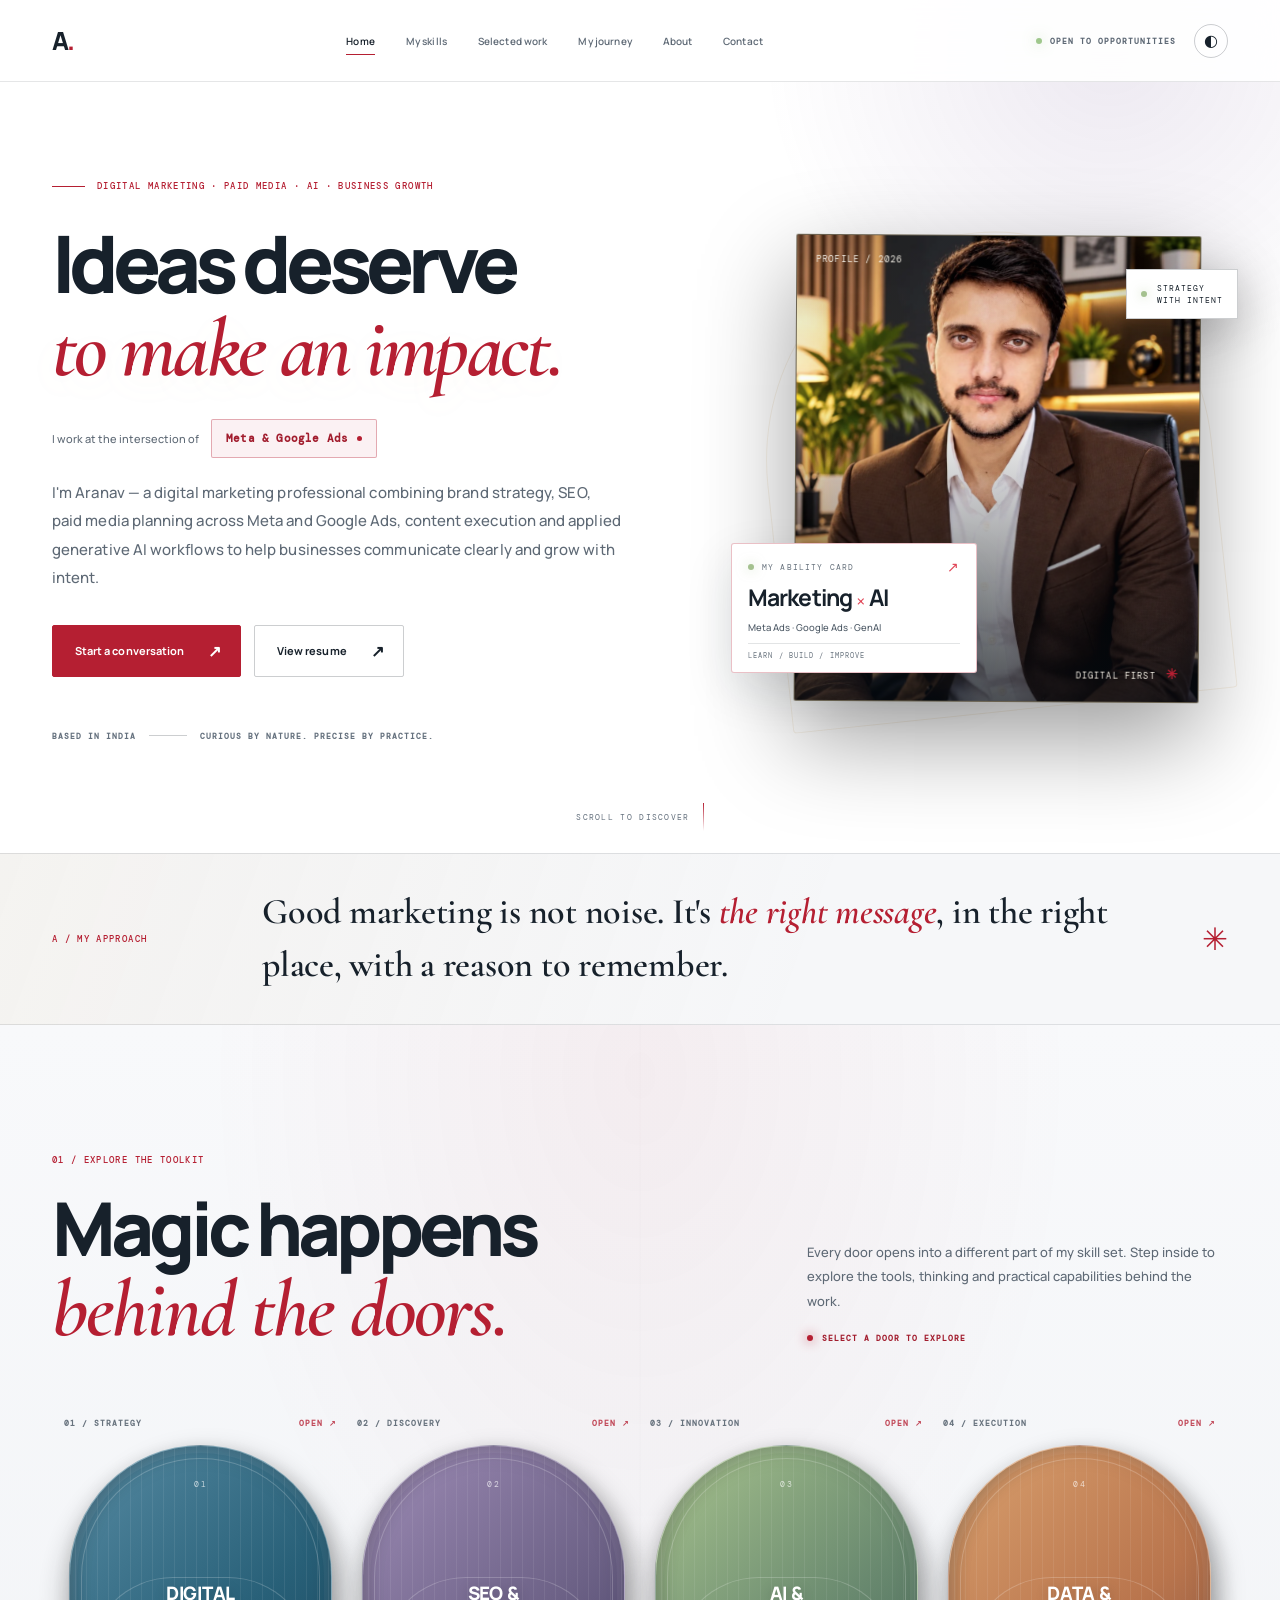
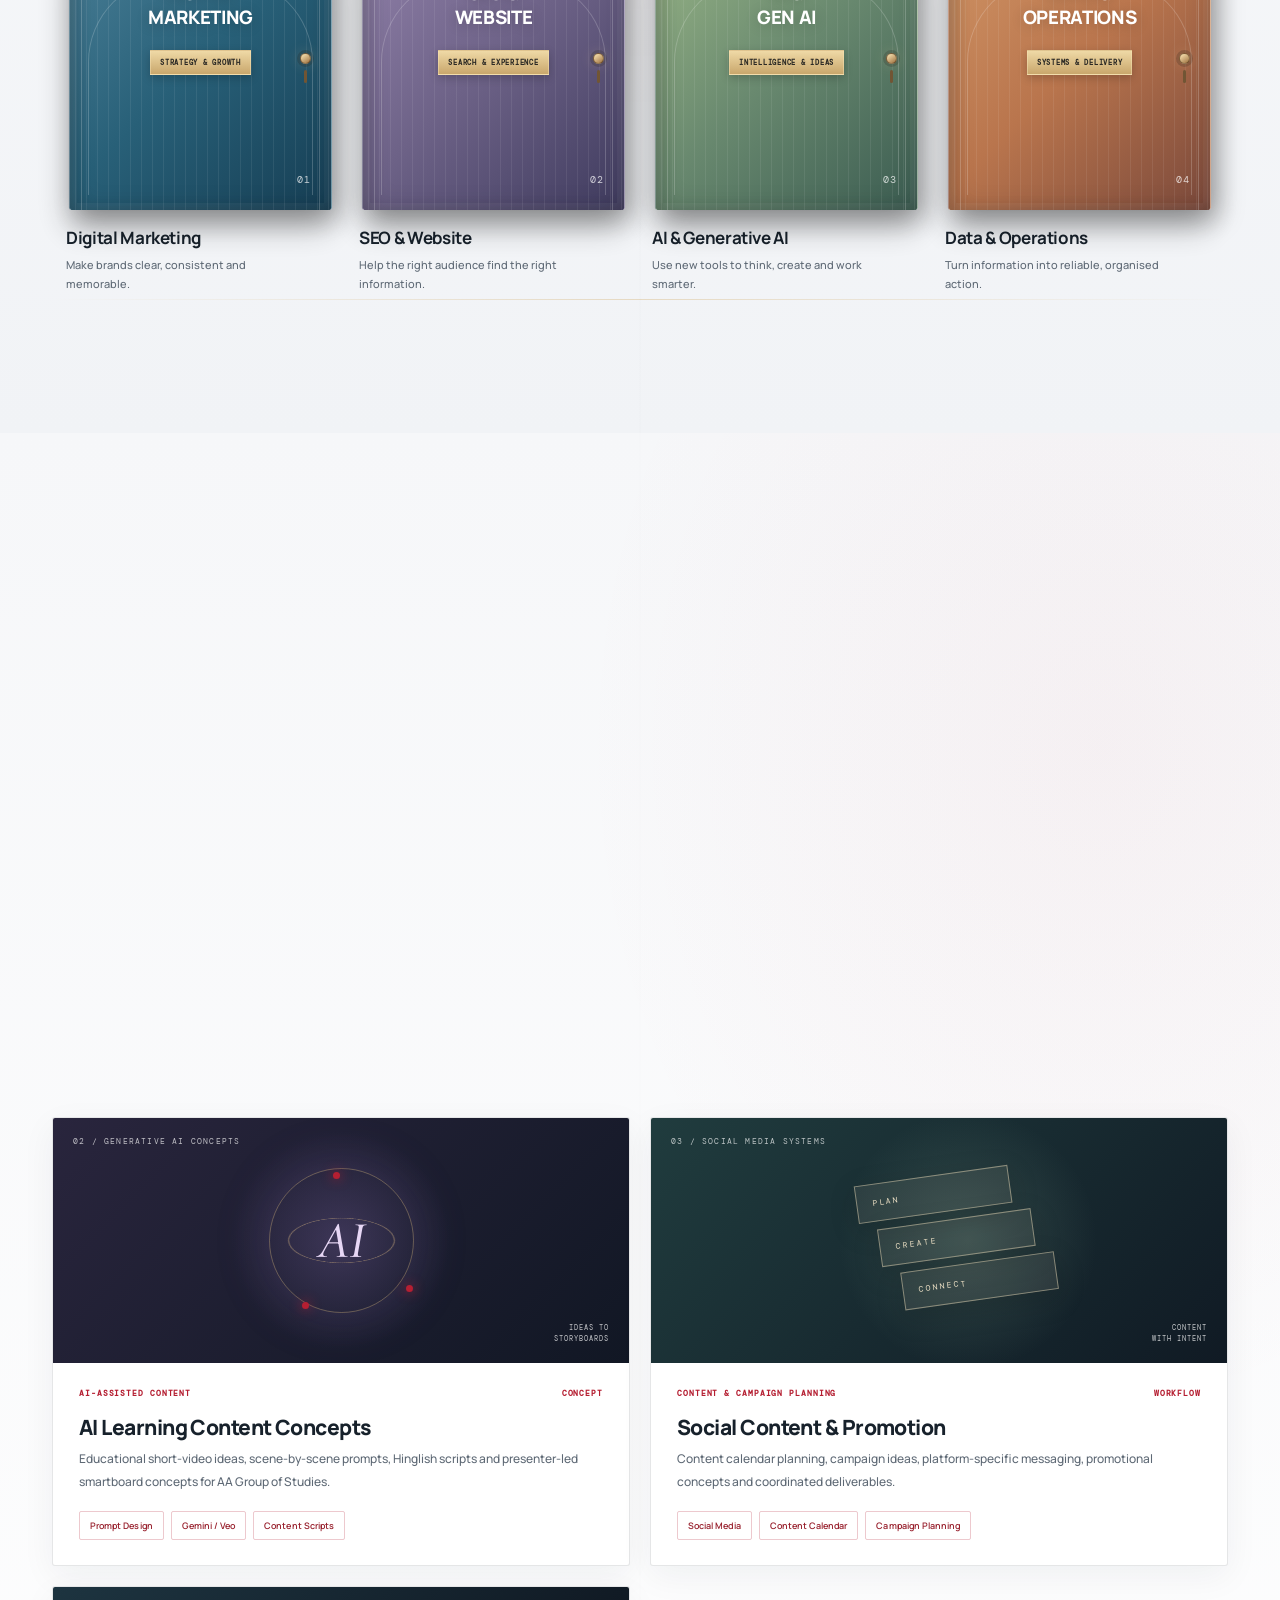
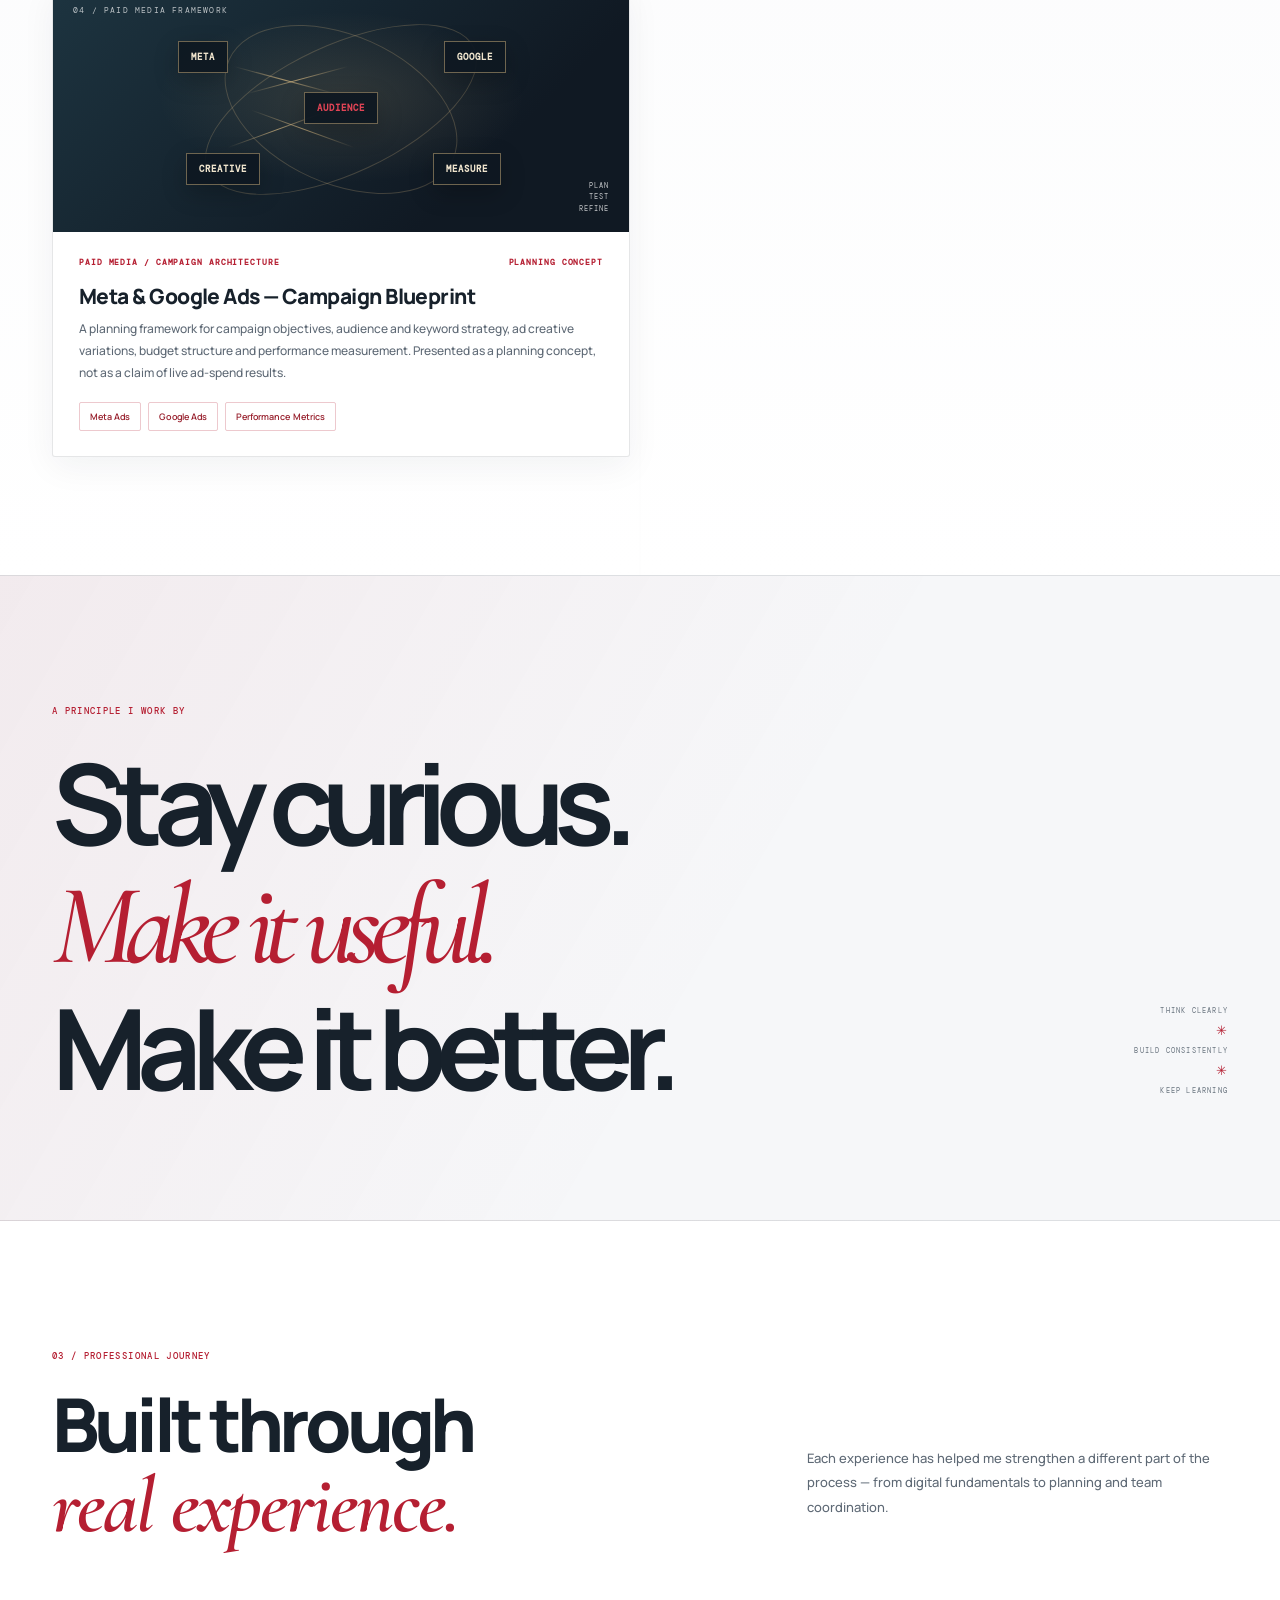
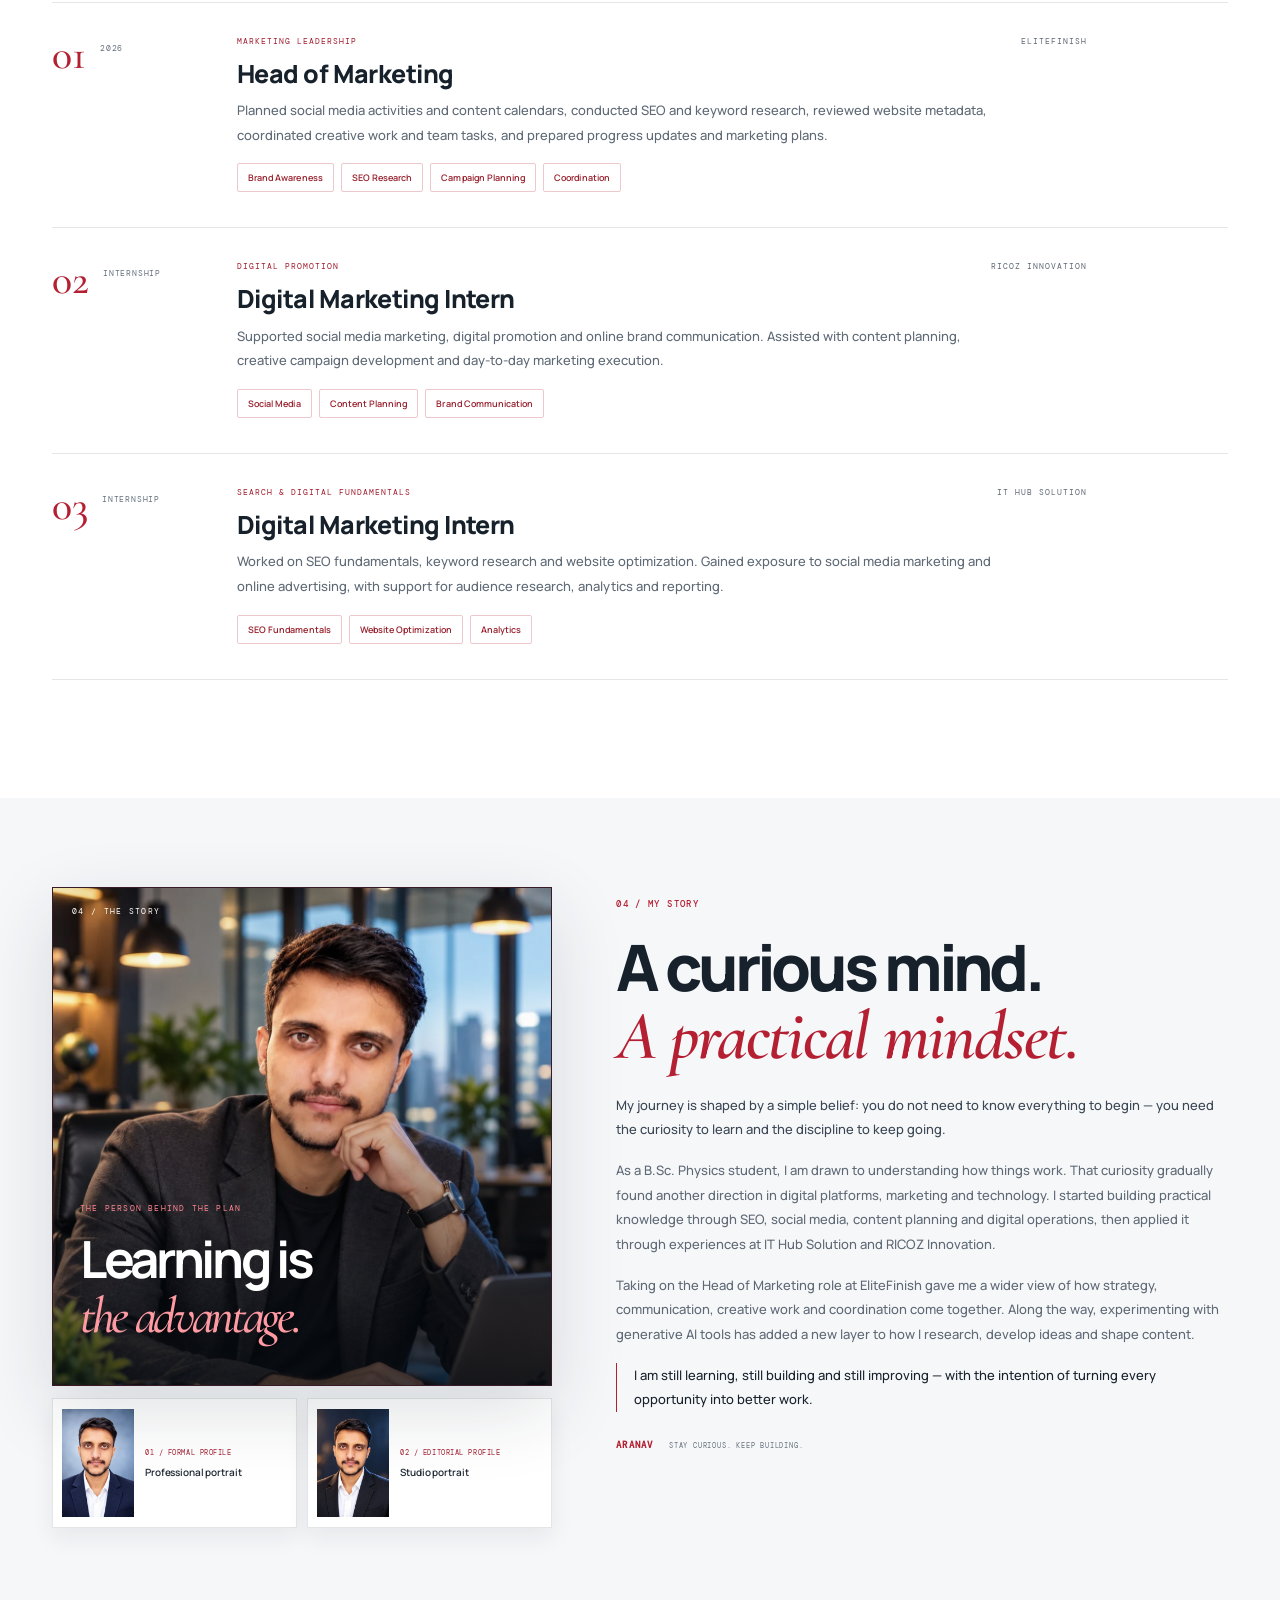
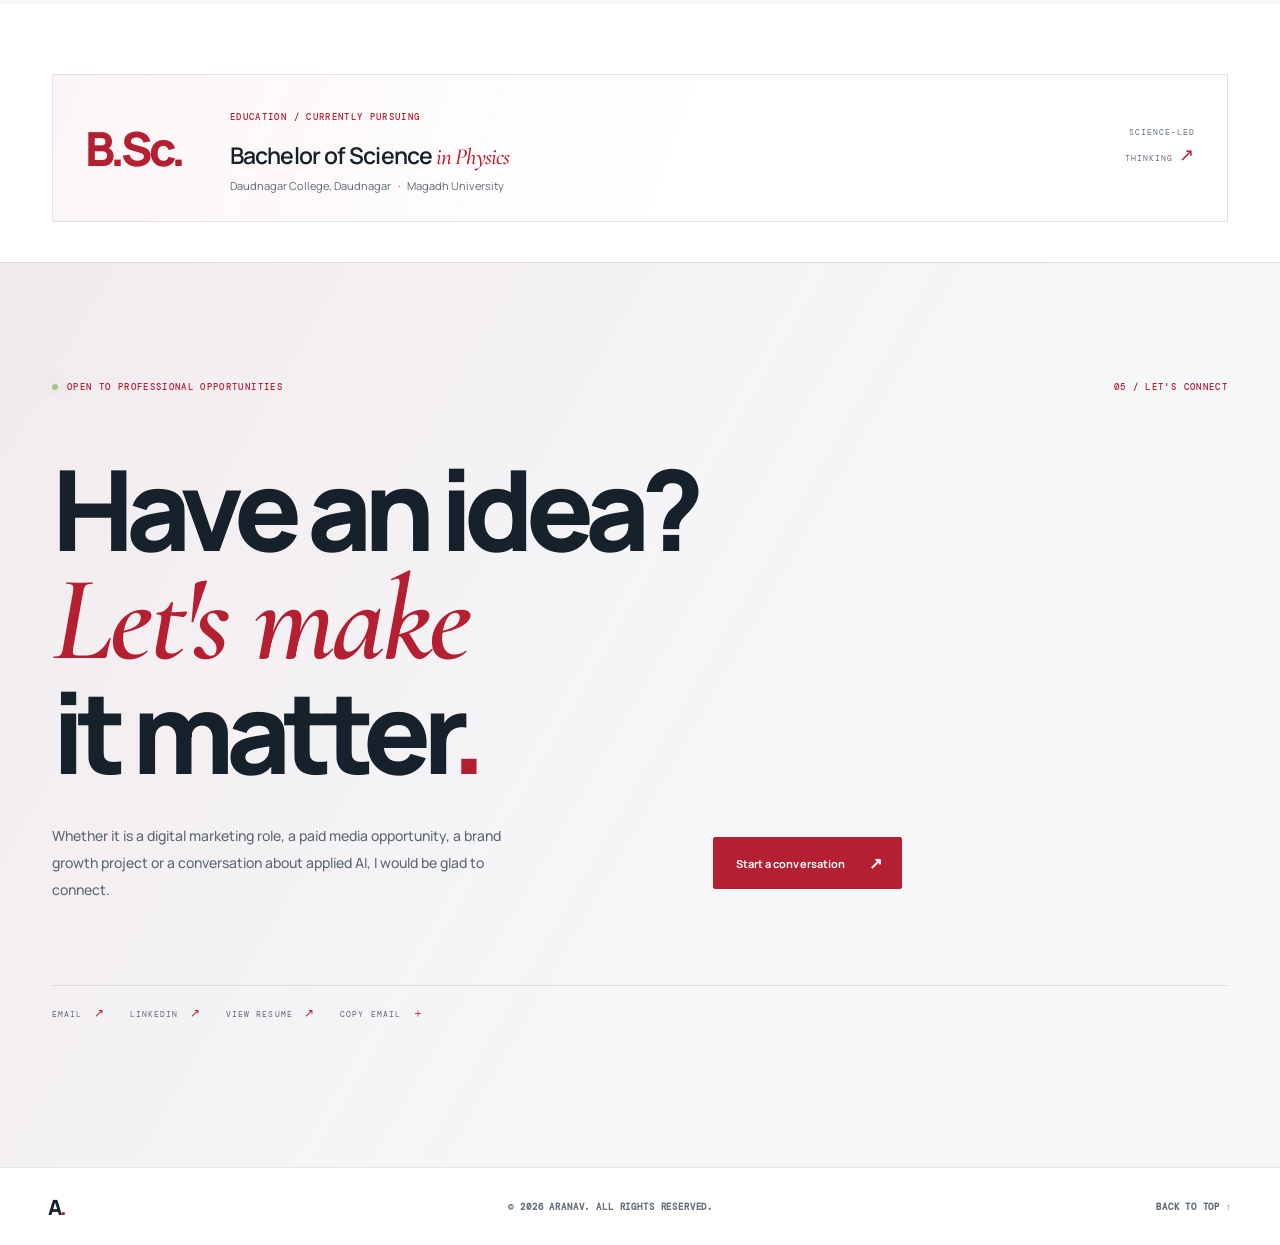
==== index.html @ d39f83ed "V10" ====
<!doctype html>
<html lang="en">
<head>
  <meta charset="utf-8">
  <meta name="viewport" content="width=device-width, initial-scale=1">
  <meta name="theme-color" content="#ffffff">
  <meta name="description" content="Aranav — Digital Marketing, Meta Ads, Google Ads, Applied AI & Generative AI, SEO, brand growth and digital operations. Explore professional skills, experience and selected work.">
  <meta property="og:title" content="Aranav | Digital Marketing & Applied AI Portfolio">
  <meta property="og:description" content="Digital marketing, Meta Ads, Google Ads, applied AI, generative AI workflows, SEO and brand growth — a portfolio of skills and professional experience.">
  <meta property="og:type" content="website">
  <title>Aranav | Digital Marketing & Applied AI Portfolio</title>
  <link rel="icon" href="assets/favicon.svg" type="image/svg+xml">
  <link rel="preconnect" href="https://fonts.googleapis.com">
  <link rel="preconnect" href="https://fonts.gstatic.com" crossorigin>
  <link href="https://fonts.googleapis.com/css2?family=DM+Mono:wght@400;500&family=Manrope:wght@400;500;600;700;800&family=Cormorant+Garamond:ital,wght@0,500;0,600;1,500;1,600&display=swap" rel="stylesheet">
  <link rel="preload" as="image" href="assets/photos/hero-office.webp" fetchpriority="high">
  <link rel="stylesheet" href="styles.css">
  <script>
    document.documentElement.classList.add('js');
    try { const storedTheme = localStorage.getItem('aranav-portfolio-theme'); document.documentElement.dataset.theme = storedTheme === 'dark' ? 'dark' : 'light'; }
    catch (_) { document.documentElement.dataset.theme = 'light'; }
    const selectedTheme = document.documentElement.dataset.theme;
    const themeColor = document.querySelector('meta[name="theme-color"]');
    if (themeColor) themeColor.content = selectedTheme === 'light' ? '#ffffff' : '#0b1018';
  </script>
</head>
<body>
  <div class="preloader" aria-hidden="true"><div class="preloader-mark">A<span>.</span></div><div class="preloader-line"><i></i></div><small>CREATING FIRST IMPRESSIONS</small></div>
  <div class="ambient ambient-one" aria-hidden="true"></div><div class="ambient ambient-two" aria-hidden="true"></div>
  <header class="header">
    <a class="brand" href="#home" aria-label="Aranav, home">A<span>.</span></a>
    <button class="menu-toggle" type="button" aria-expanded="false" aria-controls="site-nav" aria-label="Open menu"><i></i><i></i></button>
    <nav class="nav" id="site-nav" aria-label="Main navigation">
      <a href="#home" class="nav-link is-active">Home</a>
      <a href="#expertise" class="nav-link">My skills</a>
      <a href="#work" class="nav-link">Selected work</a>
      <a href="#journey" class="nav-link">My journey</a>
      <a href="#about" class="nav-link">About</a>
      <a href="#contact" class="nav-link">Contact</a>
    </nav>
    <div class="header-right"><span class="availability"><i></i> OPEN TO OPPORTUNITIES</span><button class="theme-toggle" type="button" aria-label="Toggle dark and white-red theme" aria-pressed="false"><span>◐</span></button></div>
  </header>

  <main>
    <section class="hero page-wrap" id="home">
      <div class="hero-main">
        <div class="micro-label reveal"><span class="micro-line"></span> DIGITAL MARKETING · PAID MEDIA · AI · BUSINESS GROWTH</div>
        <h1 class="hero-title reveal">Ideas deserve<br><em>to make an impact.</em></h1>
        <div class="hero-role reveal"><span class="role-prefix">I work at the intersection of</span><span class="role-window"><span id="role-text">Digital Marketing</span><b aria-hidden="true"></b></span></div>
        <p class="hero-description reveal">I'm Aranav — a digital marketing professional combining brand strategy, SEO, paid media planning across Meta and Google Ads, content execution and applied generative AI workflows to help businesses communicate clearly and grow with intent.</p>
        <div class="hero-actions reveal">
          <button class="btn btn-primary js-contact-open" type="button"><span>Start a conversation</span><i>↗</i></button>
          <a class="btn btn-quiet" href="assets/Aranav-Resume.pdf" target="_blank" rel="noopener"><span>View resume</span><i>↗</i></a>
        </div>
        <div class="hero-foot reveal"><span>BASED IN INDIA</span><span class="hero-foot-rule"></span><span>CURIOUS BY NATURE. PRECISE BY PRACTICE.</span></div>
      </div>
      <div class="hero-visual reveal">
        <div class="hero-image-frame"><img src="assets/photos/hero-office.webp" alt="Aranav in a professional suit" fetchpriority="high" decoding="async" width="1024" height="1536"><div class="image-vignette"></div><div class="image-index">PROFILE / 2026</div><div class="image-bottom"><span>ARANAV</span><span>DIGITAL FIRST <b>✳</b></span></div></div>
        <div class="visual-note note-top"><span class="note-dot"></span><span>STRATEGY<br>WITH INTENT</span></div>
        <a class="hero-ability-card" href="#expertise" aria-label="Explore Aranav's skills and professional capabilities">
          <span class="ability-card-top"><i></i> MY ABILITY CARD <b>↗</b></span>
          <strong>Marketing <em>×</em> AI</strong>
          <span class="ability-card-skills">Meta Ads · Google Ads · GenAI</span>
          <span class="ability-card-foot">LEARN / BUILD / IMPROVE</span>
        </a>
        <div class="visual-orbit" aria-hidden="true"></div>
      </div>
      <div class="hero-scroll"><span>SCROLL TO DISCOVER</span><i></i></div>
    </section>

    <section class="intro-band">
      <div class="page-wrap intro-inner"><span class="section-index">A / MY APPROACH</span><p class="intro-statement">Good marketing is not noise. It's <em>the right message</em>, in the right place, with a reason to remember.</p><span class="intro-mark">✳</span></div>
    </section>

    <section class="expertise section-pad" id="expertise">
      <div class="page-wrap">
        <div class="section-heading reveal"><div><span class="section-index">01 / EXPLORE THE TOOLKIT</span><h2>Magic happens<br><em>behind the doors.</em></h2></div><div class="heading-aside"><p>Every door opens into a different part of my skill set. Step inside to explore the tools, thinking and practical capabilities behind the work.</p><span class="heading-hint"><i></i> SELECT A DOOR TO EXPLORE</span></div></div>
        <div class="doors-stage" id="doors-stage" aria-label="Interactive skill doors">
          <div class="doors-floor" aria-hidden="true"></div>
          <article class="skill-door door-blue reveal" data-door="marketing">
            <div class="door-meta"><span>01 / STRATEGY</span><span class="door-open-hint">OPEN ↗</span></div>
            <button class="door-button" type="button" aria-expanded="false" aria-controls="skill-detail" aria-label="Open Digital Marketing skills">
              <span class="door-portal" aria-hidden="true"></span><span class="door-arch"><span class="door-inner-rim"></span><span class="door-grooves"></span><span class="door-number">01</span><span class="door-title">DIGITAL<br>MARKETING</span><span class="door-plate">STRATEGY & GROWTH</span><span class="door-handle"></span><span class="door-keyhole"></span><span class="door-bottom-number">01</span></span>
            </button>
            <div class="door-caption"><h3>Digital Marketing</h3><p>Make brands clear, consistent and memorable.</p></div>
          </article>
          <article class="skill-door door-violet reveal" data-door="seo">
            <div class="door-meta"><span>02 / DISCOVERY</span><span class="door-open-hint">OPEN ↗</span></div>
            <button class="door-button" type="button" aria-expanded="false" aria-controls="skill-detail" aria-label="Open SEO and Website skills">
              <span class="door-portal" aria-hidden="true"></span><span class="door-arch"><span class="door-inner-rim"></span><span class="door-grooves"></span><span class="door-number">02</span><span class="door-title">SEO &<br>WEBSITE</span><span class="door-plate">SEARCH & EXPERIENCE</span><span class="door-handle"></span><span class="door-keyhole"></span><span class="door-bottom-number">02</span></span>
            </button>
            <div class="door-caption"><h3>SEO & Website</h3><p>Help the right audience find the right information.</p></div>
          </article>
          <article class="skill-door door-green reveal" data-door="ai">
            <div class="door-meta"><span>03 / INNOVATION</span><span class="door-open-hint">OPEN ↗</span></div>
            <button class="door-button" type="button" aria-expanded="false" aria-controls="skill-detail" aria-label="Open AI and Generative AI skills">
              <span class="door-portal" aria-hidden="true"></span><span class="door-arch"><span class="door-inner-rim"></span><span class="door-grooves"></span><span class="door-number">03</span><span class="door-title">AI &<br>GEN AI</span><span class="door-plate">INTELLIGENCE & IDEAS</span><span class="door-handle"></span><span class="door-keyhole"></span><span class="door-bottom-number">03</span></span>
            </button>
            <div class="door-caption"><h3>AI & Generative AI</h3><p>Use new tools to think, create and work smarter.</p></div>
          </article>
          <article class="skill-door door-amber reveal" data-door="operations">
            <div class="door-meta"><span>04 / EXECUTION</span><span class="door-open-hint">OPEN ↗</span></div>
            <button class="door-button" type="button" aria-expanded="false" aria-controls="skill-detail" aria-label="Open Data and Digital Operations skills">
              <span class="door-portal" aria-hidden="true"></span><span class="door-arch"><span class="door-inner-rim"></span><span class="door-grooves"></span><span class="door-number">04</span><span class="door-title">DATA &<br>OPERATIONS</span><span class="door-plate">SYSTEMS & DELIVERY</span><span class="door-handle"></span><span class="door-keyhole"></span><span class="door-bottom-number">04</span></span>
            </button>
            <div class="door-caption"><h3>Data & Operations</h3><p>Turn information into reliable, organised action.</p></div>
          </article>
        </div>
        <section class="skill-detail" id="skill-detail" aria-live="polite" aria-label="Selected skill details" hidden>
          <div class="detail-top"><button class="back-to-doors" type="button"><span>←</span> BACK TO THE DOORS</button><span class="detail-counter" id="detail-counter">01 / 04</span></div>
          <div class="detail-main">
            <div class="detail-copy"><span class="section-index" id="detail-kicker">SKILL AREA / STRATEGY</span><h3 id="detail-title" tabindex="-1">Digital Marketing</h3><p id="detail-intro"></p><div class="detail-tags" id="detail-tags"></div><div class="detail-divider"></div><h4>HOW I PUT IT INTO PRACTICE</h4><ul class="detail-list" id="detail-list"></ul><div class="detail-platforms" id="detail-platforms" hidden aria-label="Paid advertising platform skills"></div><div class="detail-tools"><span>TOOLS & WORKFLOWS</span><p id="detail-tools"></p></div></div>
            <aside class="detail-aside"><div class="detail-visual-icon" id="detail-symbol">✳</div><span class="detail-aside-label">THE THINKING BEHIND THE WORK</span><p id="detail-quote"></p><div class="detail-aside-rule"></div><span class="detail-aside-foot">PLAN WITH PURPOSE<br>EXECUTE WITH CARE<br>LEARN CONTINUOUSLY</span></aside>
          </div>
          <div class="detail-bottom"><span>ARANAV / DIGITAL MARKETING & AI</span><button class="detail-next" type="button">NEXT SKILL <span>↗</span></button></div>
        </section>
      </div>
    </section>

    <section class="work section-pad" id="work">
      <div class="page-wrap">
        <div class="section-heading reveal"><div><span class="section-index">02 / SELECTED WORK & PRACTICE</span><h2>Ideas put<br><em>into motion.</em></h2></div><div class="heading-aside"><p>A selection of areas where I have contributed, researched or developed practical concepts. I focus on the process, not inflated numbers.</p></div></div>
        <div class="work-grid">
          <article class="work-card work-wide reveal"><div class="work-card-visual visual-elite"><span class="visual-label">01 / BRAND & DIGITAL PRESENCE</span><div class="visual-large-type">EF<span>.</span></div><div class="visual-grid-lines"></div><span class="visual-stamp">ELITEFINISH<br>MARKETING</span></div><div class="work-card-copy"><div class="work-meta"><span>BRAND STRATEGY / SEO REVIEW</span><span>2026</span></div><h3>EliteFinish — Brand & Website Review</h3><p>Marketing planning, social media direction, content calendars, keyword research, website metadata checks and team coordination.</p><div class="work-tags"><span>Marketing Planning</span><span>SEO Research</span><span>Website QA</span></div></div></article>
          <article class="work-card reveal"><div class="work-card-visual visual-ai"><span class="visual-label">02 / GENERATIVE AI CONCEPTS</span><div class="ai-orbit"><b>AI</b><i></i><i></i><i></i></div><span class="visual-stamp">IDEAS TO<br>STORYBOARDS</span></div><div class="work-card-copy"><div class="work-meta"><span>AI-ASSISTED CONTENT</span><span>CONCEPT</span></div><h3>AI Learning Content Concepts</h3><p>Educational short-video ideas, scene-by-scene prompts, Hinglish scripts and presenter-led smartboard concepts for AA Group of Studies.</p><div class="work-tags"><span>Prompt Design</span><span>Gemini / Veo</span><span>Content Scripts</span></div></div></article>
          <article class="work-card reveal"><div class="work-card-visual visual-social"><span class="visual-label">03 / SOCIAL MEDIA SYSTEMS</span><div class="social-stack"><i>PLAN</i><i>CREATE</i><i>CONNECT</i></div><span class="visual-stamp">CONTENT<br>WITH INTENT</span></div><div class="work-card-copy"><div class="work-meta"><span>CONTENT & CAMPAIGN PLANNING</span><span>WORKFLOW</span></div><h3>Social Content & Promotion</h3><p>Content calendar planning, campaign ideas, platform-specific messaging, promotional concepts and coordinated deliverables.</p><div class="work-tags"><span>Social Media</span><span>Content Calendar</span><span>Campaign Planning</span></div></div></article>
          <article class="work-card reveal"><div class="work-card-visual visual-paid"><span class="visual-label">04 / PAID MEDIA FRAMEWORK</span><div class="paid-media-map"><span class="paid-node node-meta">META</span><span class="paid-node node-google">GOOGLE</span><span class="paid-node node-audience">AUDIENCE</span><span class="paid-node node-creative">CREATIVE</span><span class="paid-node node-measure">MEASURE</span><i class="paid-link link-one"></i><i class="paid-link link-two"></i><i class="paid-link link-three"></i><i class="paid-link link-four"></i></div><span class="visual-stamp">PLAN<br>TEST<br>REFINE</span></div><div class="work-card-copy"><div class="work-meta"><span>PAID MEDIA / CAMPAIGN ARCHITECTURE</span><span>PLANNING CONCEPT</span></div><h3>Meta & Google Ads — Campaign Blueprint</h3><p>A planning framework for campaign objectives, audience and keyword strategy, ad creative variations, budget structure and performance measurement. Presented as a planning concept, not as a claim of live ad-spend results.</p><div class="work-tags"><span>Meta Ads</span><span>Google Ads</span><span>Performance Metrics</span></div></div></article>
        </div>
      </div>
    </section>

    <section class="statement section-pad"><div class="page-wrap statement-inner reveal"><span class="section-index">A PRINCIPLE I WORK BY</span><h2>Stay curious.<br><em>Make it useful.</em><br>Make it better.</h2><div class="statement-side"><span>THINK CLEARLY</span><i>✳</i><span>BUILD CONSISTENTLY</span><i>✳</i><span>KEEP LEARNING</span></div></div></section>

    <section class="journey section-pad" id="journey">
      <div class="page-wrap">
        <div class="section-heading reveal"><div><span class="section-index">03 / PROFESSIONAL JOURNEY</span><h2>Built through<br><em>real experience.</em></h2></div><div class="heading-aside"><p>Each experience has helped me strengthen a different part of the process — from digital fundamentals to planning and team coordination.</p></div></div>
        <div class="timeline">
          <article class="timeline-item reveal"><div class="timeline-side"><span>01</span><small>2026</small></div><div class="timeline-content"><div class="timeline-top"><span>MARKETING LEADERSHIP</span><span>ELITEFINISH</span></div><h3>Head of Marketing</h3><p>Planned social media activities and content calendars, conducted SEO and keyword research, reviewed website metadata, coordinated creative work and team tasks, and prepared progress updates and marketing plans.</p><div class="timeline-tags"><span>Brand Awareness</span><span>SEO Research</span><span>Campaign Planning</span><span>Coordination</span></div></div></article>
          <article class="timeline-item reveal"><div class="timeline-side"><span>02</span><small>INTERNSHIP</small></div><div class="timeline-content"><div class="timeline-top"><span>DIGITAL PROMOTION</span><span>RICOZ INNOVATION</span></div><h3>Digital Marketing Intern</h3><p>Supported social media marketing, digital promotion and online brand communication. Assisted with content planning, creative campaign development and day-to-day marketing execution.</p><div class="timeline-tags"><span>Social Media</span><span>Content Planning</span><span>Brand Communication</span></div></div></article>
          <article class="timeline-item reveal"><div class="timeline-side"><span>03</span><small>INTERNSHIP</small></div><div class="timeline-content"><div class="timeline-top"><span>SEARCH & DIGITAL FUNDAMENTALS</span><span>IT HUB SOLUTION</span></div><h3>Digital Marketing Intern</h3><p>Worked on SEO fundamentals, keyword research and website optimization. Gained exposure to social media marketing and online advertising, with support for audience research, analytics and reporting.</p><div class="timeline-tags"><span>SEO Fundamentals</span><span>Website Optimization</span><span>Analytics</span></div></div></article>
        </div>
      </div>
    </section>

    <section class="story section-pad" id="about">
      <div class="page-wrap story-layout">
        <div class="story-visual-column reveal">
          <div class="story-image">
            <img src="assets/photos/working-desk.webp" alt="Aranav in a professional workspace, working at a laptop" loading="lazy" decoding="async" width="1024" height="1536">
            <div class="story-image-overlay"><span>THE PERSON BEHIND THE PLAN</span><strong>Learning is<br><em>the advantage.</em></strong></div>
            <div class="story-index">04 / THE STORY</div>
          </div>
          <div class="story-gallery" aria-label="Professional portrait gallery">
            <figure class="story-gallery-card">
              <div class="story-gallery-photo"><img src="assets/photos/portrait-blue.webp" alt="Aranav wearing a navy suit against a clean blue studio background" loading="lazy" decoding="async" width="1280" height="1536"></div>
              <figcaption><span>01 / FORMAL PROFILE</span><strong>Professional portrait</strong></figcaption>
            </figure>
            <figure class="story-gallery-card">
              <div class="story-gallery-photo"><img src="assets/photos/portrait-dark.webp" alt="Aranav in a dark suit with a softly lit studio background" loading="lazy" decoding="async" width="1280" height="1536"></div>
              <figcaption><span>02 / EDITORIAL PROFILE</span><strong>Studio portrait</strong></figcaption>
            </figure>
          </div>
        </div>
        <div class="story-copy">
          <span class="section-index reveal">04 / MY STORY</span><h2 class="reveal">A curious mind.<br><em>A practical mindset.</em></h2>
          <p class="story-lead reveal">My journey is shaped by a simple belief: you do not need to know everything to begin — you need the curiosity to learn and the discipline to keep going.</p>
          <p class="reveal">As a B.Sc. Physics student, I am drawn to understanding how things work. That curiosity gradually found another direction in digital platforms, marketing and technology. I started building practical knowledge through SEO, social media, content planning and digital operations, then applied it through experiences at IT Hub Solution and RICOZ Innovation.</p>
          <p class="reveal">Taking on the Head of Marketing role at EliteFinish gave me a wider view of how strategy, communication, creative work and coordination come together. Along the way, experimenting with generative AI tools has added a new layer to how I research, develop ideas and shape content.</p>
          <p class="story-close reveal">I am still learning, still building and still improving — with the intention of turning every opportunity into better work.</p>
          <div class="story-signature reveal"><span>ARANAV</span><i>STAY CURIOUS. KEEP BUILDING.</i></div>
        </div>
      </div>
    </section>

    <section class="education page-wrap reveal"><div class="education-mark">B.Sc.</div><div class="education-copy"><span class="section-index">EDUCATION / CURRENTLY PURSUING</span><h3>Bachelor of Science <em>in Physics</em></h3><p>Daudnagar College, Daudnagar <span>·</span> Magadh University</p></div><span class="education-aside">SCIENCE-LED<br>THINKING <b>↗</b></span></section>

    <section class="contact section-pad" id="contact">
      <div class="page-wrap">
        <div class="contact-top reveal"><span class="section-index"><i class="status-dot"></i> OPEN TO PROFESSIONAL OPPORTUNITIES</span><span class="section-index">05 / LET'S CONNECT</span></div>
        <h2 class="contact-title reveal">Have an idea?<br><em>Let's make</em><br>it matter<span>.</span></h2>
        <div class="contact-bottom reveal"><p>Whether it is a digital marketing role, a paid media opportunity, a brand growth project or a conversation about applied AI, I would be glad to connect.</p><button class="btn btn-primary js-contact-open" type="button"><span>Start a conversation</span><i>↗</i></button></div>
        <div class="contact-links reveal"><a href="mailto:asarnavsharma04@gmail.com">EMAIL <span>↗</span></a><a href="https://www.linkedin.com/in/aranav-sharma-161880443/" target="_blank" rel="noopener noreferrer">LINKEDIN <span>↗</span></a><a href="assets/Aranav-Resume.pdf" target="_blank" rel="noopener">VIEW RESUME <span>↗</span></a><button type="button" id="copy-email">COPY EMAIL <span>＋</span></button></div>
        <p class="copy-feedback" id="copy-feedback" role="status" aria-live="polite"></p>
      </div>
    </section>
  </main>

  <footer class="footer"><a class="brand" href="#home" aria-label="Aranav, back to home">A<span>.</span></a><span>© <b id="current-year">2026</b> ARANAV. ALL RIGHTS RESERVED.</span><button class="footer-back-to-top" type="button">BACK TO TOP ↑</button></footer>
  <button class="back-to-top" id="back-to-top" type="button" aria-label="Back to top" title="Back to top" aria-hidden="true" tabindex="-1"><span aria-hidden="true">↑</span></button>

  <dialog class="contact-modal" id="contact-modal" aria-labelledby="modal-title"><div class="modal-inner"><div class="modal-top"><span>ARANAV / CONNECT</span><button type="button" class="modal-close" aria-label="Close dialog">×</button></div><span class="section-index">LET'S START WITH A CONVERSATION</span><h2 id="modal-title">Good things<br><em>start here.</em></h2><p>Choose the channel that works best for you. I look forward to hearing from you.</p><a class="modal-option" href="mailto:asarnavsharma04@gmail.com?subject=Professional%20Opportunity%20-%20Aranav%20Sharma"><span><small>EMAIL</small><b>asarnavsharma04@gmail.com</b></span><i>↗</i></a><a class="modal-option" href="https://www.linkedin.com/in/aranav-sharma-161880443/" target="_blank" rel="noopener noreferrer"><span><small>LINKEDIN</small><b>Connect professionally</b></span><i>↗</i></a><button class="modal-option" type="button" id="modal-copy"><span><small>QUICK ACTION</small><b>Copy my email address</b></span><i>＋</i></button><div class="modal-status" id="modal-status" aria-live="polite"></div></div></dialog>
  <script src="script.js" defer></script>
</body>
</html>
---- styles.css ----
:root{
  --bg:#0b1018;--bg-2:#0e1621;--panel:#111c28;--panel-2:#172432;--ink:#f4f1e9;--muted:#a5aeb6;--dim:#6f7b87;
  --line:rgba(228,220,204,.14);--line-strong:rgba(228,220,204,.28);--gold:#d8b982;--gold-light:#f0dcb5;
  --purple:#9d83c6;--teal:#85aeb4;--serif:'Cormorant Garamond',Georgia,serif;--sans:'Manrope',Arial,sans-serif;--mono:'DM Mono',monospace;
  --ease:cubic-bezier(.2,.78,.18,1);--shadow:0 30px 100px rgba(0,0,0,.32);color-scheme:dark;
}
html[data-theme="light"]{--bg:#f1eee7;--bg-2:#e9e5dc;--panel:#faf8f2;--panel-2:#e9e4d9;--ink:#17212a;--muted:#5d6871;--dim:#899098;--line:rgba(23,33,42,.13);--line-strong:rgba(23,33,42,.25);color-scheme:light}
*{box-sizing:border-box}
html{scroll-behavior:smooth;scroll-padding-top:92px;overflow-x:clip}
body{margin:0;min-width:320px;overflow-x:clip;background:var(--bg);color:var(--ink);font-family:var(--sans);font-size:15px;line-height:1.6;-webkit-font-smoothing:antialiased;text-rendering:optimizeLegibility;transition:background .35s,color .35s}
body.is-loading{overflow:hidden}
button,a{-webkit-tap-highlight-color:transparent}
button{font:inherit}
a{color:inherit;text-decoration:none}
img{display:block;max-width:100%}
::selection{background:var(--gold);color:#121820}
.page-wrap{width:min(1240px,calc(100% - 96px));margin-inline:auto}
.section-pad{padding:118px 0}
.preloader{position:fixed;inset:0;z-index:2000;display:flex;flex-direction:column;align-items:center;justify-content:center;gap:16px;background:#0b1018;color:#f3eee3;transition:opacity .65s,visibility .65s}
.preloader.is-done{opacity:0;visibility:hidden;pointer-events:none}
.preloader-mark{font:800 35px var(--sans);letter-spacing:-3px}.preloader-mark span,.brand span{color:var(--gold)}
.preloader-line{width:130px;height:1px;background:rgba(255,255,255,.17);overflow:hidden}.preloader-line i{display:block;height:100%;width:100%;background:var(--gold);transform:translateX(-100%);animation:loaderLine 1.35s var(--ease) forwards}
.preloader small{font:8px var(--mono);letter-spacing:2px;color:#9ca5aa}
@keyframes loaderLine{to{transform:translateX(0)}}
.ambient{position:absolute;z-index:-1;pointer-events:none;filter:blur(2px);opacity:.75}
.ambient-one{top:-270px;right:-180px;width:700px;height:650px;background:radial-gradient(ellipse,rgba(91,55,130,.17),transparent 70%)}
.ambient-two{top:1120px;left:-280px;width:640px;height:700px;background:radial-gradient(ellipse,rgba(46,98,111,.12),transparent 70%)}
.header{height:84px;padding:0 max(48px,calc((100vw - 1340px)/2));display:flex;align-items:center;gap:36px;position:sticky;top:0;z-index:100;background:color-mix(in srgb,var(--bg) 88%,transparent);backdrop-filter:blur(18px);border-bottom:1px solid var(--line)}
.brand{font:800 25px var(--sans);letter-spacing:-2px;flex:none}
.nav{display:flex;align-items:center;justify-content:center;gap:clamp(15px,2.4vw,34px);margin-inline:auto}
.nav-link{position:relative;font:500 10px var(--mono);letter-spacing:.4px;color:var(--muted);padding:10px 0;transition:color .2s}
.nav-link:after{content:'';position:absolute;left:0;right:100%;bottom:3px;height:1px;background:var(--gold);transition:right .3s var(--ease)}
.nav-link:hover,.nav-link.is-active{color:var(--ink)}.nav-link:hover:after,.nav-link.is-active:after{right:0}
.header-right{display:flex;align-items:center;gap:18px;flex:none}
.availability{font:8px var(--mono);letter-spacing:1.1px;color:var(--muted);white-space:nowrap;display:flex;align-items:center;gap:8px}
.availability i,.status-dot{width:6px;height:6px;border-radius:50%;background:#9fc78c;box-shadow:0 0 13px rgba(159,199,140,.7);display:inline-block}
.theme-toggle{width:34px;height:34px;border:1px solid var(--line-strong);border-radius:50%;background:transparent;color:var(--ink);font-size:16px;cursor:pointer;transition:background .2s,border-color .2s}
.theme-toggle:hover{background:var(--panel);border-color:var(--gold)}
.menu-toggle{display:none}
.hero{min-height:710px;padding-top:96px;padding-bottom:86px;display:grid;grid-template-columns:1.08fr .92fr;align-items:center;gap:7%;position:relative}
.hero-main{position:relative;z-index:2;padding-bottom:24px}
.micro-label,.section-index{font:9px var(--mono);letter-spacing:1.5px;color:var(--gold);text-transform:uppercase}
.micro-label{display:flex;align-items:center;gap:12px;margin-bottom:30px}
.micro-line{width:33px;height:1px;background:var(--gold)}
.hero-title{font:700 clamp(58px,7vw,98px)/.98 var(--sans);letter-spacing:-.085em;margin:0 0 30px;max-width:720px}
.hero-title em{font:italic 500 1.02em var(--serif);letter-spacing:-.06em;color:var(--gold);white-space:nowrap}
.hero-role{display:flex;align-items:center;gap:12px;flex-wrap:wrap;margin-bottom:21px}
.role-prefix{font:10px var(--mono);color:var(--muted)}
.role-window{min-height:36px;padding:4px 12px;border:1px solid rgba(216,185,130,.4);background:rgba(216,185,130,.07);display:inline-flex;align-items:center;gap:9px;color:var(--gold-light);font:500 11px var(--mono)}
.role-window b{width:5px;height:5px;border-radius:50%;background:var(--gold);animation:blink 1.1s step-end infinite}
@keyframes blink{50%{opacity:0}}
#role-text{transition:opacity .2s,transform .2s}#role-text.is-changing{opacity:0;transform:translateY(5px)}
.hero-description{max-width:535px;margin:0;color:var(--muted);font-size:14px;line-height:1.95}
.hero-actions{display:flex;align-items:center;gap:13px;margin-top:32px;flex-wrap:wrap}
.btn{height:52px;padding:0 19px 0 22px;display:inline-flex;align-items:center;justify-content:space-between;gap:34px;border:1px solid transparent;font:600 10px var(--mono);letter-spacing:.3px;cursor:pointer;transition:transform .25s var(--ease),background .25s,border-color .25s,color .25s}
.btn i{font-style:normal;font-size:16px;transition:transform .25s}.btn:hover{transform:translateY(-3px)}.btn:hover i{transform:translate(2px,-2px)}
.btn-primary{background:var(--gold);color:#141a20;border-color:var(--gold)}.btn-primary:hover{background:var(--gold-light);border-color:var(--gold-light)}
.btn-quiet{border-color:var(--line-strong);color:var(--ink);background:transparent}.btn-quiet:hover{border-color:var(--gold);background:rgba(216,185,130,.06)}
.hero-foot{display:flex;align-items:center;gap:13px;margin-top:54px;color:var(--dim);font:8px var(--mono);letter-spacing:1.15px}
.hero-foot-rule{width:38px;height:1px;background:var(--line-strong)}
.hero-visual{height:510px;max-width:475px;width:100%;justify-self:end;position:relative;padding:20px 24px 28px 34px}
.hero-image-frame{position:absolute;inset:18px 26px 26px 43px;overflow:hidden;background:#19232c;border:1px solid rgba(216,185,130,.35);box-shadow:var(--shadow);transform:rotate(1.5deg);transition:transform .6s var(--ease)}
.hero-visual:hover .hero-image-frame{transform:rotate(0) translateY(-4px)}
.hero-image-frame img{width:100%;height:100%;object-fit:cover;object-position:center 30%;filter:saturate(.82) contrast(1.05)}
.image-vignette{position:absolute;inset:0;background:linear-gradient(180deg,rgba(7,12,18,.16),transparent 35%,rgba(7,12,18,.72))}
.image-index,.image-bottom{position:absolute;left:19px;right:19px;color:#f5f0e6;font:8px var(--mono);letter-spacing:1.2px}
.image-index{top:18px}.image-bottom{bottom:19px;display:flex;justify-content:space-between;gap:12px}.image-bottom b{color:var(--gold);font-size:14px;margin-left:4px}
.visual-note{position:absolute;z-index:2;background:var(--panel);border:1px solid var(--line-strong);box-shadow:0 14px 50px rgba(0,0,0,.28);color:var(--ink)}
.note-top{right:-8px;top:53px;padding:12px 14px;display:flex;gap:10px;align-items:center;font:8px/1.5 var(--mono);letter-spacing:1px}
.note-dot{width:6px;height:6px;background:#a4c18f;border-radius:50%;box-shadow:0 0 12px rgba(164,193,143,.75)}
.note-bottom{left:0;bottom:53px;padding:12px 15px;display:flex;align-items:center;gap:14px}.note-bottom strong{font:500 25px var(--serif);color:var(--gold)}.note-bottom span{font:7px var(--mono);letter-spacing:1px;color:var(--muted)}
.visual-orbit{position:absolute;z-index:-1;inset:0;border:1px solid rgba(216,185,130,.18);border-radius:48% 48% 4px 4px;transform:rotate(-6deg) scale(.94)}
.hero-scroll{position:absolute;left:0;right:0;bottom:22px;display:flex;align-items:center;justify-content:center;gap:13px;color:var(--dim);font:8px var(--mono);letter-spacing:1.3px}
.hero-scroll i{height:28px;width:1px;background:linear-gradient(var(--gold),transparent);display:block}
.intro-band{border-block:1px solid var(--line);background:linear-gradient(110deg,rgba(216,185,130,.07),transparent 64%),var(--bg-2)}
.intro-inner{min-height:170px;display:grid;grid-template-columns:180px minmax(0,1fr) 40px;align-items:center;gap:30px}
.intro-statement{font:500 clamp(22px,3vw,34px)/1.42 var(--serif);letter-spacing:-.6px;max-width:870px;margin:0}.intro-statement em{color:var(--gold);font-style:italic}.intro-mark{font-size:31px;color:var(--gold);justify-self:end}
.expertise{position:relative;overflow:hidden;background:linear-gradient(180deg,#111b27 0%,#0d1520 100%);color:#f4f1e9}
.expertise:before{content:'';position:absolute;inset:0;pointer-events:none;background:radial-gradient(ellipse at 50% 5%,rgba(108,80,145,.12),transparent 47%),linear-gradient(90deg,transparent 49.95%,rgba(255,255,255,.025) 50%,transparent 50.05%)}
.section-heading{display:grid;grid-template-columns:1.1fr .7fr;gap:8%;align-items:end;margin-bottom:58px;position:relative;z-index:1}
.section-heading h2{font:700 clamp(47px,6vw,76px)/1.01 var(--sans);letter-spacing:-.08em;margin:18px 0 0}
.section-heading h2 em,.story-copy h2 em,.contact-title em{font:italic 500 1.05em var(--serif);letter-spacing:-.055em;color:var(--gold)}
.heading-aside{padding-bottom:5px}.heading-aside p{max-width:430px;color:var(--muted);font-size:12px;line-height:1.9;margin:0 0 19px}.heading-hint{display:flex;align-items:center;gap:9px;color:#c7b58f;font:8px var(--mono);letter-spacing:1.1px}.heading-hint i{width:6px;height:6px;border-radius:50%;background:var(--gold);box-shadow:0 0 12px var(--gold)}
.doors-stage{display:grid;grid-template-columns:repeat(4,minmax(0,1fr));gap:18px;position:relative;z-index:1;padding:12px 10px 22px;transition:opacity .4s,transform .5s,filter .5s}
.doors-stage.is-hidden{opacity:0;transform:translateY(18px) scale(.985);filter:blur(4px);pointer-events:none;position:absolute;visibility:hidden}
.doors-floor{position:absolute;left:0;right:0;bottom:15px;height:1px;background:linear-gradient(90deg,transparent,rgba(216,185,130,.45),transparent)}
.skill-door{min-width:0;position:relative;text-align:center;z-index:1}.door-meta{min-height:27px;display:flex;justify-content:space-between;align-items:flex-start;color:#97a2aa;font:7px var(--mono);letter-spacing:1.05px}.door-open-hint{color:var(--gold);opacity:.8;transition:opacity .2s}.skill-door:hover .door-open-hint{opacity:1}
.door-button{width:100%;height:clamp(245px,30vw,370px);padding:0;border:0;background:transparent;cursor:pointer;perspective:1400px;perspective-origin:15% 50%;display:block;position:relative;z-index:2;transform-style:preserve-3d}
.door-arch{position:absolute;inset:0 5px 0;display:flex;align-items:center;justify-content:center;flex-direction:column;overflow:hidden;isolation:isolate;transform-origin:left center;transform-style:preserve-3d;border-radius:160px 160px 3px 3px;border:1px solid rgba(255,255,255,.35);border-bottom:0;box-shadow:inset 0 0 0 7px rgba(255,255,255,.045),inset 0 0 28px rgba(0,0,0,.12),8px 9px 26px rgba(0,0,0,.25);transition:transform 1.05s cubic-bezier(.2,.77,.15,1),filter .7s,box-shadow .7s;backface-visibility:visible}
.door-blue .door-arch{background:linear-gradient(135deg,#578ba3 0%,#286078 55%,#163e54 100%)}.door-violet .door-arch{background:linear-gradient(135deg,#9e8cb6 0%,#6d6287 55%,#3f3b5e 100%)}.door-green .door-arch{background:linear-gradient(135deg,#a9c48f 0%,#69896f 55%,#3b5c51 100%)}.door-amber .door-arch{background:linear-gradient(135deg,#d9a06e 0%,#b9754d 55%,#7b493b 100%)}
.door-inner-rim{position:absolute;inset:12px 11px 0;border:1px solid rgba(255,255,255,.2);border-bottom:0;border-radius:145px 145px 0 0;z-index:-1}
.door-grooves{position:absolute;inset:0;z-index:-1;opacity:.22;background:repeating-linear-gradient(90deg,transparent 0 5px,rgba(255,255,255,.34) 5.5px 6px,transparent 6.5px 11px);mask-image:linear-gradient(180deg,#000 0%,#000 100%)}
.door-arch:after{content:'';position:absolute;inset:36% 18px 15px;border:1px solid rgba(255,255,255,.2);border-bottom:0;border-radius:85px 85px 0 0;pointer-events:none}
.door-number{position:absolute;top:33px;left:0;right:0;color:rgba(255,255,255,.7);font:8px var(--mono);letter-spacing:2px}
.door-title{display:block;color:#fff;font:700 clamp(13px,1.45vw,18px)/1.35 var(--sans);letter-spacing:-.35px;text-shadow:0 2px 13px rgba(0,0,0,.22);transform:translateZ(12px)}
.door-plate{margin-top:21px;padding:7px 9px;border:1px solid rgba(247,225,180,.48);background:linear-gradient(180deg,#efd9a6,#c9a76c);color:#2c2a25;font:7px var(--mono);letter-spacing:.7px;box-shadow:0 3px 10px rgba(0,0,0,.2);transform:translateZ(14px)}
.door-handle{position:absolute;right:20px;top:57%;width:11px;height:11px;border-radius:50%;background:linear-gradient(145deg,#ffe9b8,#9d713f);border:1px solid rgba(73,49,23,.55);box-shadow:0 0 0 3px rgba(31,29,24,.2),0 0 14px rgba(255,220,158,.3);transform:translateZ(20px)}
.door-keyhole{position:absolute;right:24px;top:calc(57% + 17px);height:13px;width:3px;border-radius:4px;background:#715534;transform:translateZ(20px)}
.door-bottom-number{position:absolute;bottom:24px;right:20px;color:rgba(255,255,255,.75);font:10px var(--mono);letter-spacing:1px}
.door-button:hover .door-arch,.door-button:focus-visible .door-arch{filter:brightness(1.12);box-shadow:inset 0 0 0 7px rgba(255,255,255,.07),inset 0 0 28px rgba(0,0,0,.08),12px 12px 32px rgba(0,0,0,.32)}
.door-button:focus-visible{outline:2px solid var(--gold-light);outline-offset:6px;border-radius:160px 160px 0 0}
.skill-door.is-opening .door-arch{transform:rotateY(-112deg);filter:brightness(1.22);box-shadow:inset 0 0 0 7px rgba(255,255,255,.05),15px 15px 40px rgba(0,0,0,.45)}
.door-caption{padding:17px 2px 0;text-align:left}.door-caption h3{font:600 16px var(--sans);letter-spacing:-.5px;margin:0 0 5px;color:#f4f0e8}.door-caption p{font:10px/1.7 var(--sans);color:#9daab2;margin:0;max-width:230px}
.skill-detail{position:relative;z-index:4;min-height:480px;margin-top:8px;padding:25px 34px 23px;border:1px solid rgba(216,185,130,.25);background:linear-gradient(110deg,rgba(124,90,156,.1),transparent 48%),#121e2a;box-shadow:0 30px 90px rgba(0,0,0,.3);opacity:0;transform:translateY(30px);filter:blur(6px);transition:opacity .5s,transform .6s var(--ease),filter .5s}
.skill-detail[hidden]{display:none}.skill-detail.is-active{opacity:1;transform:translateY(0);filter:blur(0)}
.detail-top,.detail-bottom{display:flex;align-items:center;justify-content:space-between;gap:15px}.back-to-doors,.detail-next{padding:8px 0;border:0;background:none;color:var(--gold-light);font:8px var(--mono);letter-spacing:1px;cursor:pointer}.back-to-doors span{font-size:14px;margin-right:8px}.detail-counter{font:8px var(--mono);letter-spacing:1px;color:#85919a}
.detail-main{display:grid;grid-template-columns:minmax(0,1fr) 260px;gap:8%;padding:34px 4% 32px}.detail-copy{max-width:700px}.detail-copy h3{font:700 clamp(34px,4.6vw,58px)/1.05 var(--sans);letter-spacing:-.075em;margin:13px 0 16px;color:#f3efe7}.detail-copy>p{max-width:720px;color:#b0bac0;font-size:13px;line-height:1.9;margin:0 0 19px}.detail-tags,.work-tags,.timeline-tags{display:flex;flex-wrap:wrap;gap:7px}.detail-tags span,.work-tags span,.timeline-tags span{padding:7px 9px;border:1px solid rgba(216,185,130,.23);color:#c6b58f;font:8px var(--mono);letter-spacing:.2px}.detail-divider{height:1px;background:var(--line);margin:24px 0 19px}.detail-copy h4{font:8px var(--mono);letter-spacing:1.3px;color:var(--gold);margin:0 0 13px}.detail-list{list-style:none;display:grid;gap:10px;margin:0;padding:0}.detail-list li{position:relative;padding-left:20px;color:#c2c9ca;font-size:11px;line-height:1.7}.detail-list li:before{content:'↗';position:absolute;left:0;top:0;color:var(--gold);font-size:11px}.detail-tools{margin-top:25px;padding-top:16px;border-top:1px solid var(--line)}.detail-tools span{color:var(--gold);font:8px var(--mono);letter-spacing:1.1px}.detail-tools p{color:#aab5bb;font:10px/1.8 var(--mono);margin:9px 0 0}
.detail-aside{border-left:1px solid rgba(216,185,130,.27);padding:13px 0 13px 28px;display:flex;flex-direction:column;align-items:flex-start;justify-content:center}.detail-visual-icon{width:62px;height:62px;border:1px solid rgba(216,185,130,.5);border-radius:50%;display:grid;place-items:center;color:var(--gold);font:28px var(--serif);margin-bottom:24px;box-shadow:0 0 36px rgba(216,185,130,.07)}.detail-aside-label{color:#89959d;font:7px var(--mono);letter-spacing:1.2px}.detail-aside>p{font:italic 500 21px/1.45 var(--serif);color:#e4d7c0;margin:14px 0 23px}.detail-aside-rule{width:45px;height:1px;background:var(--gold);margin-bottom:17px}.detail-aside-foot{color:#87929a;font:7px/1.9 var(--mono);letter-spacing:1px}.detail-bottom{padding-top:16px;border-top:1px solid var(--line)}.detail-bottom>span{color:#798792;font:7px var(--mono);letter-spacing:1px}.detail-next{border:1px solid rgba(216,185,130,.35);padding:10px 13px}.detail-next span{font-size:13px;margin-left:10px}
.work{background:var(--bg-2)}
.work-grid{display:grid;grid-template-columns:repeat(2,minmax(0,1fr));gap:18px}.work-card{border:1px solid var(--line);background:var(--panel);overflow:hidden;transition:transform .4s var(--ease),border-color .3s,box-shadow .4s}.work-card:hover{transform:translateY(-5px);border-color:rgba(216,185,130,.38);box-shadow:var(--shadow)}.work-wide{grid-column:span 2;display:grid;grid-template-columns:1.1fr .9fr}
.work-card-visual{height:245px;position:relative;overflow:hidden;display:flex;align-items:center;justify-content:center}.work-wide .work-card-visual{height:100%;min-height:280px}.visual-label{position:absolute;left:20px;top:18px;color:rgba(255,255,255,.7);font:8px var(--mono);letter-spacing:1.2px;z-index:2}.visual-stamp{position:absolute;right:20px;bottom:18px;color:rgba(255,255,255,.75);text-align:right;font:7px/1.6 var(--mono);letter-spacing:1px;z-index:2}.visual-elite{background:radial-gradient(circle at 75% 35%,rgba(222,189,137,.17),transparent 28%),linear-gradient(135deg,#263b47,#111a23 70%)}.visual-large-type{font:800 clamp(85px,14vw,185px)/1 var(--sans);letter-spacing:-.12em;color:rgba(235,225,204,.9);text-shadow:0 14px 50px rgba(0,0,0,.25)}.visual-large-type span{color:var(--gold)}.visual-grid-lines{position:absolute;inset:0;background-image:linear-gradient(rgba(255,255,255,.06) 1px,transparent 1px),linear-gradient(90deg,rgba(255,255,255,.06) 1px,transparent 1px);background-size:45px 45px;mask-image:linear-gradient(90deg,transparent,#000)}
.visual-ai{background:radial-gradient(circle at 50% 50%,rgba(145,117,189,.28),transparent 35%),linear-gradient(135deg,#29253d,#111724)}.ai-orbit{width:145px;height:145px;border:1px solid rgba(216,185,130,.38);border-radius:50%;position:relative;display:grid;place-items:center;box-shadow:0 0 65px rgba(150,118,195,.12)}.ai-orbit:before,.ai-orbit:after{content:'';position:absolute;inset:18px;border:1px solid rgba(216,185,130,.32);border-radius:50%;transform:rotateX(65deg) rotateZ(28deg)}.ai-orbit:after{transform:rotateX(65deg) rotateZ(-34deg)}.ai-orbit b{font:italic 500 52px var(--serif);color:#e7d7f5}.ai-orbit i{position:absolute;width:7px;height:7px;border-radius:50%;background:var(--gold);box-shadow:0 0 12px var(--gold)}.ai-orbit i:nth-child(2){top:3px;left:63px}.ai-orbit i:nth-child(3){bottom:20px;right:0}.ai-orbit i:nth-child(4){bottom:3px;left:32px}
.visual-social{background:radial-gradient(circle at 55% 50%,rgba(139,177,154,.24),transparent 38%),linear-gradient(135deg,#203c3e,#101a24)}.social-stack{display:grid;gap:8px;transform:rotate(-8deg)}.social-stack i{width:155px;padding:13px 15px;border:1px solid rgba(238,222,185,.47);background:rgba(232,218,183,.08);color:#f1e4c8;font:8px var(--mono);letter-spacing:2px;font-style:normal;box-shadow:0 8px 28px rgba(0,0,0,.17)}.social-stack i:nth-child(2){transform:translateX(17px)}.social-stack i:nth-child(3){transform:translateX(34px)}
.work-card-copy{padding:25px 27px 27px}.work-meta{display:flex;align-items:center;justify-content:space-between;gap:10px;color:var(--gold);font:7px var(--mono);letter-spacing:1px}.work-card-copy h3{font:600 22px var(--sans);letter-spacing:-.8px;margin:16px 0 8px}.work-card-copy p{font-size:11px;line-height:1.85;color:var(--muted);margin:0 0 18px}.work-tags span{color:var(--muted);border-color:var(--line);font-size:7px}
.statement{position:relative;overflow:hidden;background:linear-gradient(120deg,rgba(108,80,145,.12),transparent 58%),#0a1018;border-block:1px solid var(--line)}.statement-inner{position:relative}.statement-inner h2{font:700 clamp(56px,9vw,112px)/.95 var(--sans);letter-spacing:-.095em;margin:27px 0 0}.statement-inner h2 em{font:italic 500 1.02em var(--serif);color:var(--gold)}.statement-side{position:absolute;right:0;bottom:7px;display:flex;flex-direction:column;align-items:flex-end;gap:7px;color:#8d98a1;font:7px var(--mono);letter-spacing:1.2px}.statement-side i{font-style:normal;color:var(--gold);font-size:13px}
.journey{background:var(--bg)}.timeline{border-top:1px solid var(--line)}.timeline-item{display:grid;grid-template-columns:155px minmax(0,1fr);gap:30px;padding:33px 0 35px;border-bottom:1px solid var(--line)}.timeline-side{display:flex;gap:14px;align-items:flex-start}.timeline-side>span{font:500 42px/.9 var(--serif);color:var(--gold)}.timeline-side small{padding-top:7px;color:var(--dim);font:8px var(--mono);letter-spacing:.8px}.timeline-content{max-width:850px}.timeline-top{display:flex;justify-content:space-between;gap:15px;color:var(--gold);font:8px var(--mono);letter-spacing:1px}.timeline-top span:last-child{color:var(--muted)}.timeline-content h3{font:600 26px var(--sans);letter-spacing:-1px;margin:12px 0 9px}.timeline-content p{max-width:760px;color:var(--muted);font-size:12px;line-height:1.9;margin:0 0 16px}.timeline-tags span{font-size:7px}
.story{background:var(--bg-2)}.story-layout{display:grid;grid-template-columns:.9fr 1.1fr;gap:9%;align-items:center}.story-image{height:650px;max-height:690px;position:relative;overflow:hidden;border:1px solid rgba(216,185,130,.27);box-shadow:var(--shadow)}.story-image img{width:100%;height:100%;object-fit:cover;object-position:center 35%;filter:saturate(.75)}.story-image:after{content:'';position:absolute;inset:0;background:linear-gradient(180deg,rgba(7,12,18,.08),transparent 35%,rgba(7,12,18,.75))}.story-image-overlay{position:absolute;z-index:1;left:25px;right:25px;bottom:45px;color:white}.story-image-overlay>span{font:8px var(--mono);letter-spacing:1.2px;color:#d6c6a5}.story-image-overlay strong{display:block;font:700 clamp(35px,4vw,54px)/1.04 var(--sans);letter-spacing:-.065em;margin-top:13px}.story-image-overlay em{font:italic 500 1em var(--serif);color:#e0c695}.story-index{position:absolute;z-index:2;top:18px;left:19px;color:white;font:8px var(--mono);letter-spacing:1.3px}.story-copy h2{font:700 clamp(44px,5.2vw,67px)/1 var(--sans);letter-spacing:-.08em;margin:17px 0 23px}.story-lead{font:500 19px/1.5 var(--serif);color:#e4d7bf!important}.story-copy p{color:var(--muted);font-size:12px;line-height:2;margin:0 0 16px}.story-copy .story-close{color:var(--ink);padding-left:17px;border-left:1px solid var(--gold);font-weight:500}.story-signature{display:flex;align-items:center;gap:16px;margin-top:27px}.story-signature span{font:600 9px var(--mono);letter-spacing:1.1px;color:var(--gold)}.story-signature i{font:7px var(--mono);font-style:normal;color:var(--dim);letter-spacing:.8px}
.education{margin-top:70px;margin-bottom:40px;min-height:142px;padding:25px 32px;border:1px solid var(--line);background:linear-gradient(110deg,rgba(216,185,130,.07),transparent 55%),var(--panel);display:grid;grid-template-columns:125px minmax(0,1fr) 135px;align-items:center;gap:20px}.education-mark{font:800 47px var(--sans);letter-spacing:-4px;color:var(--gold)}.education-copy h3{font:600 23px var(--sans);letter-spacing:-.9px;margin:10px 0 5px}.education-copy h3 em{font:italic 500 1em var(--serif);color:var(--gold)}.education-copy p{color:var(--muted);font-size:10px;margin:0}.education-copy p span{color:var(--gold);padding:0 5px}.education-aside{text-align:right;color:var(--dim);font:8px/1.8 var(--mono);letter-spacing:1px}.education-aside b{font-size:18px;color:var(--gold);font-weight:400}
.contact{background:linear-gradient(120deg,rgba(111,80,145,.13),transparent 60%),#111b27;border-top:1px solid var(--line)}.contact-top{display:flex;align-items:center;justify-content:space-between;gap:20px}.contact-top .section-index{display:flex;align-items:center;gap:9px}.contact-title{font:700 clamp(65px,10.8vw,132px)/.9 var(--sans);letter-spacing:-.1em;margin:62px 0 38px}.contact-title em{color:var(--gold)}.contact-title>span{color:var(--gold)}.contact-bottom{display:flex;align-items:center;justify-content:space-between;gap:30px;max-width:850px}.contact-bottom p{max-width:480px;color:var(--muted);font-size:12px;line-height:1.9;margin:0}.contact-links{display:flex;flex-wrap:wrap;gap:25px;margin-top:82px;padding-top:19px;border-top:1px solid var(--line)}.contact-links a,.contact-links button{padding:0;border:0;background:none;color:var(--muted);font:8px var(--mono);letter-spacing:1.1px;cursor:pointer;transition:color .2s}.contact-links a:hover,.contact-links button:hover{color:var(--gold)}.contact-links span{color:var(--gold);font-size:12px;margin-left:5px}.copy-feedback{min-height:17px;color:var(--gold);font:8px var(--mono);margin:10px 0 0}
.footer{min-height:78px;padding:16px max(48px,calc((100vw - 1340px)/2));border-top:1px solid var(--line);display:flex;align-items:center;justify-content:space-between;gap:20px;color:var(--dim);font:7px var(--mono);letter-spacing:1px}.footer .brand{font-size:21px;color:var(--ink)}.footer a:last-child{color:var(--muted)}
.contact-modal{width:min(520px,calc(100% - 28px));max-width:none;max-height:90vh;padding:0;border:1px solid rgba(216,185,130,.42);background:#111b27;color:#f4f0e8;box-shadow:0 35px 120px rgba(0,0,0,.55);overflow:auto}.contact-modal::backdrop{background:rgba(3,8,14,.78);backdrop-filter:blur(9px)}.contact-modal[open]{animation:modalEnter .32s var(--ease) both}@keyframes modalEnter{from{opacity:0;transform:translateY(15px) scale(.985)}to{opacity:1;transform:translateY(0) scale(1)}}.modal-inner{padding:clamp(24px,5vw,42px)}.modal-top{display:flex;justify-content:space-between;align-items:center;padding-bottom:18px;margin-bottom:33px;border-bottom:1px solid rgba(216,185,130,.22);color:#9ca6ac;font:8px var(--mono);letter-spacing:1.2px}.modal-close{width:33px;height:33px;border:1px solid rgba(216,185,130,.35);border-radius:50%;background:transparent;color:white;font-size:22px;cursor:pointer}.contact-modal h2{font:700 clamp(45px,8vw,66px)/.95 var(--sans);letter-spacing:-.08em;margin:15px 0}.contact-modal h2 em{font:italic 500 1em var(--serif);color:var(--gold)}.modal-inner>p{font-size:11px;line-height:1.8;color:#aab4ba;margin:0 0 21px}.modal-option{width:100%;min-height:68px;margin-top:9px;padding:13px 15px;display:flex;align-items:center;justify-content:space-between;gap:15px;border:1px solid rgba(216,185,130,.2);background:rgba(255,255,255,.025);color:#f5f0e7;text-align:left;cursor:pointer;transition:border-color .2s,background .2s,transform .2s}.modal-option:hover{border-color:rgba(216,185,130,.6);background:rgba(216,185,130,.08);transform:translateY(-2px)}.modal-option span{display:grid;gap:5px}.modal-option small{font:7px var(--mono);letter-spacing:1.2px;color:var(--gold)}.modal-option b{font:600 12px var(--sans);overflow-wrap:anywhere}.modal-option i{font-style:normal;font-size:17px;color:var(--gold)}.modal-status{min-height:17px;margin-top:12px;color:var(--gold);font:8px var(--mono)}
.cursor-aura{position:fixed;z-index:1500;left:0;top:0;width:17px;height:17px;border:1px solid rgba(216,185,130,.55);border-radius:50%;pointer-events:none;transform:translate3d(-80px,-80px,0);transition:opacity .2s;mix-blend-mode:screen}.cursor-aura:after{content:'';position:absolute;inset:5px;border-radius:50%;background:var(--gold)}.cursor-aura.is-hidden{opacity:0}
.js .reveal{opacity:0;transform:translateY(22px);transition:opacity .8s var(--ease),transform .8s var(--ease)}.js .reveal.is-visible{opacity:1;transform:translateY(0)}.doors-stage .reveal:nth-of-type(3),.work-grid .reveal:nth-child(2){transition-delay:.07s}.doors-stage .reveal:nth-of-type(4),.work-grid .reveal:nth-child(3){transition-delay:.14s}.doors-stage .reveal:nth-of-type(5){transition-delay:.21s}
:focus-visible{outline:2px solid var(--gold-light);outline-offset:4px}
html[data-theme="light"] .expertise{background:linear-gradient(180deg,#1c2933 0%,#101a24 100%);color:#f4f1e9}html[data-theme="light"] .contact{background:linear-gradient(120deg,rgba(111,80,145,.13),transparent 60%),#182631;color:#f4f1e9}html[data-theme="light"] .statement{background:#101821}html[data-theme="light"] .contact-title{color:#f4f1e9}
@media(max-width:1100px){.header{padding-inline:32px;gap:20px}.nav{gap:15px}.nav-link{font-size:9px}.availability{display:none}.page-wrap{width:min(100% - 64px,1240px)}.hero{gap:4%;min-height:660px}.hero-visual{height:455px}.hero-title{font-size:clamp(55px,7vw,78px)}.doors-stage{gap:12px}.door-button{height:300px}.door-handle{right:16px}.door-title{font-size:14px}.detail-main{grid-template-columns:minmax(0,1fr) 220px;gap:5%}.story-layout{gap:6%}.story-image{height:590px}}
@media(max-width:760px){
 html{scroll-padding-top:70px}.header{height:68px;padding:0 22px;gap:10px}.brand{font-size:23px}.menu-toggle{display:flex;margin-left:auto;width:37px;height:37px;flex-direction:column;justify-content:center;align-items:center;gap:5px;border:1px solid var(--line-strong);background:transparent;border-radius:50%;color:var(--ink)}.menu-toggle i{width:13px;height:1px;background:currentColor;display:block}.header-right{gap:10px}.theme-toggle{width:32px;height:32px}.nav{position:absolute;top:67px;left:0;right:0;display:flex;flex-direction:column;align-items:stretch;gap:0;padding:0 23px;background:var(--bg);border-bottom:1px solid var(--line);max-height:0;overflow:hidden;visibility:hidden;transition:max-height .35s var(--ease),padding .35s,visibility .35s}.nav.is-open{max-height:420px;padding-top:9px;padding-bottom:14px;visibility:visible}.nav-link{padding:12px 0;border-bottom:1px solid var(--line);font-size:10px}.nav-link:after{display:none}
 .page-wrap{width:calc(100% - 44px)}.section-pad{padding:82px 0}.hero{min-height:0;display:grid;grid-template-columns:1fr;padding-top:65px;padding-bottom:76px;gap:32px}.hero-main{padding-bottom:0}.micro-label{font-size:8px;margin-bottom:24px}.hero-title{font-size:clamp(55px,12vw,83px);margin-bottom:25px}.hero-role{gap:8px}.role-prefix{font-size:9px}.role-window{font-size:9px;min-height:32px}.hero-description{font-size:12px;line-height:1.9}.hero-actions{margin-top:25px;gap:9px}.btn{height:47px;padding-inline:16px 13px;gap:20px;font-size:9px}.hero-foot{margin-top:33px;font-size:7px;letter-spacing:.8px;gap:9px}.hero-foot-rule{width:22px}.hero-visual{height:425px;max-width:440px;width:100%;justify-self:center}.hero-image-frame{inset:12px 27px 22px 35px}.note-top{right:0;top:40px}.note-bottom{left:0;bottom:42px}.hero-scroll{bottom:15px;font-size:7px}
 .intro-inner{min-height:145px;grid-template-columns:1fr 25px;gap:13px;padding-block:25px}.intro-inner .section-index{grid-column:1/-1}.intro-statement{font-size:23px}.intro-mark{font-size:24px}.section-heading{grid-template-columns:1fr;gap:17px;margin-bottom:38px}.section-heading h2{font-size:clamp(46px,10vw,67px);margin-top:13px}.heading-aside p{font-size:11px;margin-bottom:12px}.doors-stage{grid-template-columns:repeat(2,minmax(0,1fr));gap:27px 15px;padding:8px 1px 20px}.door-meta{font-size:6px;letter-spacing:.7px}.door-button{height:clamp(225px,58vw,330px)}.door-arch{inset-inline:4px;border-radius:130px 130px 2px 2px}.door-inner-rim{border-radius:118px 118px 0 0}.door-title{font-size:clamp(12px,3vw,16px)}.door-plate{font-size:6px;padding:6px 7px}.door-handle{right:14px;width:9px;height:9px}.door-keyhole{right:17px}.door-caption{padding-top:12px}.door-caption h3{font-size:14px}.door-caption p{font-size:9px}.skill-detail{padding:19px 17px;margin-top:0}.detail-main{grid-template-columns:1fr;gap:23px;padding:27px 1% 25px}.detail-copy h3{font-size:clamp(38px,9vw,54px)}.detail-copy>p{font-size:11px}.detail-list li{font-size:10px}.detail-aside{border-left:0;border-top:1px solid rgba(216,185,130,.27);padding:22px 0 5px}.detail-aside>p{font-size:20px;max-width:400px;margin:10px 0 15px}.detail-visual-icon{width:48px;height:48px;font-size:23px;margin-bottom:13px}.detail-bottom>span{font-size:6px}.detail-next{font-size:7px}
 .work-grid{grid-template-columns:1fr;gap:14px}.work-wide{grid-column:auto;display:block}.work-wide .work-card-visual{min-height:220px;height:225px}.work-card-visual{height:215px}.work-card-copy{padding:20px}.work-card-copy h3{font-size:19px}.work-card-copy p{font-size:10px}.statement-inner h2{font-size:clamp(55px,12vw,85px)}.statement-side{position:static;align-items:flex-start;margin-top:26px;gap:5px}.statement-side i{font-size:11px}.timeline-item{grid-template-columns:65px minmax(0,1fr);gap:13px;padding:26px 0}.timeline-side{display:block}.timeline-side>span{font-size:29px;display:block;margin-bottom:8px}.timeline-side small{font-size:6px}.timeline-top{font-size:7px;flex-direction:column;gap:5px}.timeline-content h3{font-size:21px;margin:10px 0}.timeline-content p{font-size:10px}.timeline-tags{gap:5px}.timeline-tags span{font-size:6px;padding:6px 7px}
 .story-layout{grid-template-columns:1fr;gap:32px}.story-image{height:440px;max-width:480px;width:100%;margin-inline:auto}.story-image-overlay strong{font-size:45px}.story-copy h2{font-size:clamp(43px,10vw,60px)}.story-lead{font-size:17px}.story-copy p{font-size:11px}.education{margin-top:45px;margin-bottom:20px;grid-template-columns:80px minmax(0,1fr);padding:20px;gap:12px}.education-mark{font-size:34px}.education-copy h3{font-size:18px}.education-aside{display:none}.contact-top{align-items:flex-start}.contact-top .section-index{font-size:7px}.contact-title{font-size:clamp(59px,13vw,94px);margin:48px 0 30px}.contact-bottom{align-items:flex-start;flex-direction:column;gap:20px}.contact-bottom p{font-size:11px}.contact-links{gap:17px;margin-top:58px}.contact-links a,.contact-links button{font-size:7px}.footer{padding:17px 22px;flex-wrap:wrap;gap:13px}.footer>span{order:3;width:100%;font-size:6px}.footer .brand{font-size:20px}
}
@media(max-width:390px){.page-wrap{width:calc(100% - 36px)}.hero-title{font-size:53px}.hero-visual{height:380px}.hero-image-frame{inset:10px 22px 20px 28px}.note-top{right:-2px;padding:9px}.note-bottom{padding:9px 11px}.doors-stage{gap:23px 10px}.door-button{height:230px}.door-meta{font-size:5.5px}.door-title{font-size:12px}.door-plate{font-size:5px}.door-caption h3{font-size:13px}.detail-copy h3{font-size:37px}.contact-title{font-size:57px}.education{grid-template-columns:1fr}.education-mark{font-size:30px}}
@media(hover:none),(pointer:coarse){.cursor-aura{display:none}.work-card:hover{transform:none}}
@media(prefers-reduced-motion:reduce){*,*:before,*:after{scroll-behavior:auto!important;animation-duration:.01ms!important;animation-iteration-count:1!important;transition-duration:.01ms!important}.js .reveal{opacity:1;transform:none}.preloader{display:none}.skill-door.is-opening .door-arch{transform:rotateY(-105deg)}}

/* Final responsive and overflow safeguards */
.ambient{position:fixed!important}
.hero-main{min-width:0}
.doors-stage{width:100%;min-width:0}
.doors-stage.is-hidden{position:absolute;left:0;right:0;width:100%;max-width:100%}
.skill-detail{width:100%;max-width:100%;min-width:0}
.story-mini-gallery{position:absolute;z-index:3;top:25px;right:20px;display:flex;gap:9px}
.story-mini{width:78px;height:112px;margin:0;position:relative;overflow:hidden;border:1px solid rgba(240,220,181,.65);box-shadow:0 10px 35px rgba(0,0,0,.4);transform:rotate(4deg);background:#15202a}
.story-mini-dark{transform:rotate(-4deg) translateY(15px)}
.story-mini img{width:100%;height:100%;object-fit:cover;object-position:center 28%}
.story-mini figcaption{position:absolute;left:0;right:0;bottom:0;padding:5px 4px;background:rgba(7,12,18,.68);color:#f1e6d1;font:6px var(--mono);letter-spacing:.7px;text-align:center}
@media(max-width:760px){.story-mini-gallery{top:20px;right:16px;gap:6px}.story-mini{width:61px;height:91px}.story-mini-dark{transform:rotate(-4deg) translateY(10px)}}
@media(max-width:390px){.hero-title{font-size:clamp(45px,14vw,53px)}.hero-main{min-width:0}.hero-description{max-width:100%}.hero-role{max-width:100%}.story-mini{width:54px;height:82px}}

.expertise .page-wrap{position:relative}

.hero-title{font-size:clamp(56px,5.8vw,84px)}
@media(max-width:760px){.hero-title{font-size:clamp(48px,11.7vw,76px)}}
@media(max-width:390px){.hero-title{font-size:clamp(43px,13.2vw,50px)}}


/* Refinement pass 4 — calmer typography, stronger contrast and a stable hero ability card */
:root{--sans:'Manrope',Arial,sans-serif;--serif:'Cormorant Garamond',Georgia,serif;--mono:'DM Mono',monospace}
body{font-size:16px;line-height:1.72;letter-spacing:.005em}
.nav-link{font-size:11px;letter-spacing:.15px}
.hero-title{font-size:clamp(58px,6.05vw,88px);line-height:1.035;letter-spacing:-.075em;max-width:760px}
.hero-title em{letter-spacing:-.045em}
.hero-description{font-size:15px;line-height:1.86;max-width:560px;color:var(--muted)}
.role-prefix{font-size:11px}.role-window{font-size:12px;min-height:39px;padding:5px 14px}
#role-text.is-changing{opacity:.56;transform:translateY(2px)}
.btn{font-family:var(--sans);font-size:11px;letter-spacing:.1px;font-weight:700;gap:24px}
.hero-visual{isolation:isolate;overflow:visible;min-width:0}
.hero-image-frame{border-radius:2px;inset:18px 28px 25px 42px;transform:rotate(.8deg);will-change:transform}
.hero-image-frame img{object-position:50% 25%;transform:scale(1.005);transition:transform .8s var(--ease),filter .8s var(--ease)}
.hero-visual:hover .hero-image-frame img{transform:scale(1.035);filter:saturate(.92) contrast(1.04)}
.image-index,.image-bottom{font-size:9px;letter-spacing:1.15px}
.visual-note{z-index:4}
.note-top{right:-10px;top:52px;max-width:150px}
.hero-ability-card{position:absolute;z-index:8;left:-22px;bottom:54px;width:232px;min-height:126px;padding:14px 16px 12px;display:flex;flex-direction:column;justify-content:space-between;gap:7px;background:linear-gradient(135deg,rgba(27,39,50,.98),rgba(12,20,29,.98));border:1px solid rgba(216,185,130,.58);box-shadow:0 18px 48px rgba(0,0,0,.38),inset 0 1px 0 rgba(255,255,255,.07);color:#f5f0e5;transition:transform .3s var(--ease),border-color .3s,box-shadow .3s;backdrop-filter:blur(12px)}
.hero-ability-card:hover{transform:translateY(-5px);border-color:var(--gold-light);box-shadow:0 24px 56px rgba(0,0,0,.43),0 0 0 1px rgba(216,185,130,.12)}
.ability-card-top{display:flex;align-items:center;gap:8px;font:8px var(--mono);letter-spacing:1.15px;color:#d8c69f}
.ability-card-top i{width:6px;height:6px;border-radius:50%;background:#a4c18f;box-shadow:0 0 12px rgba(164,193,143,.65)}
.ability-card-top b{margin-left:auto;font-size:14px;font-weight:400;color:var(--gold-light)}
.hero-ability-card>strong{font:600 23px/1.15 var(--sans);letter-spacing:-.8px}
.hero-ability-card>strong em{font:italic 500 1em var(--serif);color:var(--gold-light)}
.ability-card-skills{font:10px/1.5 var(--sans);color:#d6dce0;letter-spacing:.1px}
.ability-card-foot{padding-top:7px;border-top:1px solid rgba(216,185,130,.2);font:7px var(--mono);letter-spacing:1.1px;color:#9caab2}
.section-heading h2{line-height:1.06;letter-spacing:-.065em}
.heading-aside p{font-size:13px;line-height:1.85}
.door-caption h3{font-size:17px;letter-spacing:-.35px}
.door-caption p{font-size:11px;line-height:1.7;color:#b9c1c4}
.detail-copy>p{font-size:14px;line-height:1.9}
.detail-list li{font-size:12px;line-height:1.75;margin-bottom:5px}
.detail-tags span{font-size:9px;letter-spacing:.12px}
.detail-tools p{font:11px/1.85 var(--sans);overflow-wrap:anywhere}
.detail-aside>p{font-size:23px;line-height:1.45}
.work-card-copy h3{font-size:21px;letter-spacing:-.6px}
.work-card-copy p{font-size:13px;line-height:1.85}
.timeline-content h3{font-size:24px;letter-spacing:-.6px}
.timeline-content p,.story-copy p{font-size:13px;line-height:1.9}
.story-lead{font-size:19px;line-height:1.65}
.education-copy p{font-size:11px}
.contact-bottom p{font-size:13px;line-height:1.85}
.modal-inner>p{font-size:13px;line-height:1.8}
.footer{font-size:9px;letter-spacing:.8px}

@media(max-width:1100px){
  .hero-ability-card{left:-10px;width:220px;bottom:46px}
  .hero-title{font-size:clamp(55px,6.7vw,78px)}
}
@media(max-width:760px){
  body{font-size:15px}
  .hero{gap:27px;padding-top:58px;padding-bottom:74px}
  .hero-title{font-size:clamp(49px,11.4vw,76px);line-height:1.04}
  .hero-description{font-size:14px;line-height:1.82}
  .hero-visual{height:440px;max-width:440px;padding:0;overflow:visible}
  .hero-image-frame{inset:10px 23px 22px 32px}
  .hero-ability-card{left:0;bottom:42px;width:min(220px,70%);min-height:116px;padding:12px 14px}
  .hero-ability-card>strong{font-size:21px}
  .note-top{right:0;top:42px}
  .role-prefix{font-size:10px}.role-window{font-size:11px;min-height:36px}
  .heading-aside p{font-size:12px}
  .detail-copy>p{font-size:13px}.detail-list li{font-size:11.5px}
  .work-card-copy p,.timeline-content p,.story-copy p{font-size:12px}
  .story-lead{font-size:17px}
}
@media(max-width:390px){
  .page-wrap{width:calc(100% - 34px)}
  .hero-title{font-size:clamp(45px,12.8vw,51px)}
  .hero-visual{height:390px;max-width:100%}
  .hero-image-frame{inset:9px 17px 20px 24px}
  .hero-ability-card{left:-1px;bottom:31px;width:min(204px,76%);min-height:108px;padding:10px 12px}
  .ability-card-top{font-size:7px}.hero-ability-card>strong{font-size:19px}.ability-card-skills{font-size:9px}
  .note-top{right:-2px;top:34px;padding:9px 10px;font-size:7px}
  .hero-description{font-size:13px}
}
@media(prefers-reduced-motion:reduce){#role-text,.hero-ability-card,.hero-image-frame img{transition:none!important}}
@media(max-width:760px){.hero-ability-card{bottom:148px}}
@media(max-width:390px){.hero-ability-card{bottom:132px}}


/* CINEMATIC REFINEMENT V5 — editorial type, quiet contrast, purposeful motion */
:root{
  --sans:'Manrope',Arial,sans-serif;
  --serif:'Cormorant Garamond',Georgia,serif;
  --mono:'DM Mono',ui-monospace,'SFMono-Regular',Consolas,monospace;
  --gold:#d9b982;--gold-light:#f2dfbb;
}
body{font-family:var(--sans);font-size:16px;line-height:1.78;letter-spacing:0;color:var(--ink)}
.page-wrap{width:min(1260px,calc(100% - 104px))}
.header{padding-inline:max(52px,calc((100vw - 1360px)/2));height:82px}
.brand{font-family:var(--sans);font-weight:800;letter-spacing:-1.8px}
.nav-link{font:600 10px var(--sans);letter-spacing:.15px}
.availability{font:600 8px var(--mono);letter-spacing:1px}
.micro-label,.section-index{font-family:var(--mono);font-weight:500;letter-spacing:1.35px}
.hero{min-height:720px;padding-top:98px;padding-bottom:88px;gap:6.4%}
.hero-title{font:800 clamp(60px,6.2vw,92px)/1.035 var(--sans);letter-spacing:-.073em;max-width:800px}
.hero-title em{font:600 italic 1.04em/.95 var(--serif);letter-spacing:-.035em;color:var(--gold);text-shadow:0 9px 34px rgba(216,185,130,.08)}
.hero-description{font:500 15px/1.9 var(--sans);letter-spacing:.005em;color:var(--muted);max-width:570px}
.role-prefix{font:500 11px var(--sans);color:var(--muted)}
.role-window{font:600 11px var(--mono);letter-spacing:.2px;border-radius:2px}
.btn{font:700 11px var(--sans);letter-spacing:.05px;border-radius:2px;position:relative;isolation:isolate;overflow:hidden}
.btn:before{content:'';position:absolute;z-index:-1;top:-30%;bottom:-30%;left:-45%;width:28%;transform:skewX(-18deg);background:linear-gradient(90deg,transparent,rgba(255,255,255,.32),transparent);transition:left .65s var(--ease)}
.btn:hover:before{left:125%}
.hero-foot{font:600 8px var(--mono);letter-spacing:1px}
.hero-image-frame{border-color:rgba(216,185,130,.42);box-shadow:0 36px 95px rgba(0,0,0,.39),0 0 0 1px rgba(255,255,255,.025);transform:rotate(.35deg)}
.hero-image-frame img{filter:saturate(.78) contrast(1.05);object-position:50% 25%}
.hero-ability-card{border-radius:3px;background:linear-gradient(145deg,rgba(24,36,48,.99),rgba(9,16,24,.99));backdrop-filter:none;box-shadow:0 22px 62px rgba(0,0,0,.42),inset 0 1px 0 rgba(255,255,255,.08)}
.hero-ability-card>strong{font:700 23px/1.1 var(--sans);letter-spacing:-.9px}
.hero-ability-card>strong em{font:600 italic 1.05em var(--serif)}
.ability-card-skills{font:500 10px/1.55 var(--sans);color:#e0e4e5}
.intro-statement{font:600 clamp(23px,3vw,36px)/1.45 var(--serif);letter-spacing:-.25px}
.section-heading h2{font:800 clamp(48px,5.8vw,76px)/1.06 var(--sans);letter-spacing:-.065em}
.section-heading h2 em,.story-copy h2 em,.contact-title em{font:600 italic 1.08em/.95 var(--serif);letter-spacing:-.025em}
.heading-aside p{font:500 13px/1.9 var(--sans);color:var(--muted)}
.heading-hint{font:600 8px var(--mono);letter-spacing:1px}
.doors-stage{gap:20px;padding-inline:12px}
.door-meta{font:600 8px var(--mono);letter-spacing:1px}
.door-button{height:clamp(250px,29vw,365px);outline-offset:7px}
.door-arch{box-shadow:inset 0 0 0 7px rgba(255,255,255,.05),inset 0 0 32px rgba(0,0,0,.14),10px 14px 32px rgba(0,0,0,.27)}
.door-title{font:800 clamp(13px,1.45vw,19px)/1.3 var(--sans);letter-spacing:-.3px}
.door-plate{font:600 7px var(--mono);letter-spacing:.75px}
.door-caption h3{font:700 17px/1.35 var(--sans);letter-spacing:-.35px}
.door-caption p{font:500 11px/1.75 var(--sans);color:#b7c0c7}
.skill-detail{border-radius:3px;background:radial-gradient(ellipse at 76% 0%,rgba(216,185,130,.09),transparent 38%),linear-gradient(115deg,rgba(124,90,156,.085),transparent 46%),#121e2a;filter:none;transition:opacity .42s,transform .48s var(--ease);box-shadow:0 28px 88px rgba(0,0,0,.32)}
.skill-detail:not([hidden]){min-height:480px}
.skill-detail.is-active{filter:none}
.detail-copy h3{font:800 clamp(38px,4.3vw,58px)/1.04 var(--sans);letter-spacing:-.06em}
.detail-copy>p{font:500 14px/1.9 var(--sans);color:#c2cbd0}
.detail-copy h4,.platforms-heading{font:600 9px var(--mono);letter-spacing:1.2px;color:var(--gold);margin:0 0 15px}
.detail-list{gap:11px}
.detail-list li{font:500 12px/1.78 var(--sans);color:#d0d6d8;padding-left:22px}
.detail-list li:before{font-size:12px;color:var(--gold-light)}
.detail-tags span,.work-tags span,.timeline-tags span{font:600 9px var(--sans);letter-spacing:.05px;padding:7px 10px;border-radius:2px}
.detail-tools p{font:500 11px/1.85 var(--sans);color:#c0c8cc}
.detail-aside>p{font:600 italic 25px/1.42 var(--serif);letter-spacing:-.15px}
.detail-aside-label,.detail-aside-foot,.detail-bottom>span{font:600 8px/1.8 var(--mono);letter-spacing:.95px}
.back-to-doors,.detail-next{font:600 9px var(--mono);letter-spacing:.8px}
.detail-platforms{margin-top:25px;padding-top:20px;border-top:1px solid var(--line)}
.detail-platforms[hidden]{display:none}
.platforms-heading{margin-bottom:14px}
.platform-card-grid{display:grid;grid-template-columns:repeat(2,minmax(0,1fr));gap:12px}
.platform-card{min-width:0;padding:16px 17px;background:linear-gradient(145deg,rgba(216,185,130,.075),rgba(255,255,255,.018));border:1px solid rgba(216,185,130,.22);border-radius:3px}
.platform-card-top{display:flex;justify-content:space-between;align-items:baseline;flex-wrap:wrap;gap:8px}
.platform-card h5{margin:0;color:#f1e9d9;font:800 17px var(--sans);letter-spacing:-.35px}
.platform-card-top span{font:600 8px var(--mono);letter-spacing:.65px;color:var(--gold-light)}
.platform-card>p{margin:9px 0 12px;font:500 11px/1.8 var(--sans);color:#bfc8cd}
.platform-card ul{margin:0;padding-left:17px;display:grid;gap:7px}
.platform-card li{font:500 10px/1.7 var(--sans);color:#d0d7d9}
.platform-card li::marker{color:var(--gold)}
.work{position:relative;isolation:isolate;background:linear-gradient(180deg,var(--bg-2),color-mix(in srgb,var(--bg-2) 88%,#182d38))}
.work:before{content:'';position:absolute;inset:0;z-index:-1;pointer-events:none;background:radial-gradient(ellipse at 86% 18%,rgba(216,185,130,.055),transparent 34%),linear-gradient(90deg,transparent 49.95%,rgba(255,255,255,.018) 50%,transparent 50.05%)}
.work-grid{gap:20px}
.work-card{border-radius:3px;box-shadow:0 12px 42px rgba(0,0,0,.12)}
.work-card-visual{isolation:isolate}
.work-card-copy{padding:25px 26px}
.work-meta{font:600 8px var(--mono);letter-spacing:.9px}
.work-card-copy h3{font:800 21px/1.28 var(--sans);letter-spacing:-.55px}
.work-card-copy p{font:500 12px/1.85 var(--sans);color:var(--muted)}
.visual-paid{background:radial-gradient(ellipse at 50% 45%,rgba(216,185,130,.15),transparent 45%),linear-gradient(135deg,#1d3440,#101923 74%)}
.paid-media-map{width:min(330px,76%);height:165px;position:relative;display:grid;place-items:center}
.paid-media-map:before,.paid-media-map:after{content:'';position:absolute;inset:8px 42px;border:1px solid rgba(216,185,130,.24);border-radius:50%;transform:rotate(24deg)}
.paid-media-map:after{inset:18px 18px;transform:rotate(-25deg)}
.paid-node{position:absolute;z-index:2;padding:9px 12px;border:1px solid rgba(216,185,130,.48);background:rgba(14,24,33,.94);color:#efe4cd;font:700 9px var(--mono);letter-spacing:1px;box-shadow:0 8px 24px rgba(0,0,0,.22)}
.node-meta{left:2px;top:14px}.node-google{right:0;top:14px}.node-audience{left:50%;top:65px;transform:translateX(-50%);color:var(--gold-light)}.node-creative{left:10px;bottom:7px}.node-measure{right:5px;bottom:7px}
.paid-link{position:absolute;z-index:1;height:1px;background:linear-gradient(90deg,transparent,rgba(216,185,130,.7),transparent);transform-origin:left center}
.link-one{width:105px;left:58px;top:39px;transform:rotate(15deg)}.link-two{width:104px;right:54px;top:39px;transform:rotate(165deg)}.link-three{width:105px;left:52px;bottom:44px;transform:rotate(-20deg)}.link-four{width:110px;right:42px;bottom:44px;transform:rotate(200deg)}
.timeline-content h3{font:800 25px/1.25 var(--sans);letter-spacing:-.55px}
.timeline-content p,.story-copy p{font:500 13px/1.9 var(--sans)}
.story-copy h2{font:800 clamp(44px,5vw,68px)/1.05 var(--sans);letter-spacing:-.065em}
.story-lead{font:600 19px/1.65 var(--sans)}
.story-image{box-shadow:0 32px 100px rgba(0,0,0,.3)}
.contact-title{font:800 clamp(62px,9vw,112px)/.96 var(--sans);letter-spacing:-.075em}
.contact-bottom p{font:500 14px/1.9 var(--sans)}
.modal-inner>p{font:500 13px/1.85 var(--sans)}
.modal-option b{font:700 13px var(--sans)}
.footer{font:600 9px var(--mono);letter-spacing:.85px}
.js .reveal{transition:opacity .62s var(--ease),transform .62s var(--ease)}
.door-button:hover .door-arch{filter:brightness(1.07)}
.door-button:active .door-arch{filter:brightness(1.12)}
.hero-image-frame,.skill-door,.work-card,.platform-card{backface-visibility:hidden}
.hero-image-frame img{will-change:auto}
.ambient{filter:none;opacity:.65}
.cursor-aura{display:none!important}
@media(max-width:1100px){
 .page-wrap{width:min(100% - 64px,1260px)}
 .header{padding-inline:32px}
 .hero{gap:4.5%}
 .doors-stage{gap:14px}
 .platform-card{padding:14px}
}
@media(max-width:760px){
 .page-wrap{width:calc(100% - 44px)}
 .header{height:68px;padding-inline:22px}
 .section-pad{padding:86px 0}
 .hero{padding-top:62px;padding-bottom:74px}
 .hero-title{font-size:clamp(49px,11.4vw,76px);line-height:1.04}
 .hero-description{font-size:14px;line-height:1.84}
 .intro-statement{font-size:24px}
 .section-heading h2{font-size:clamp(45px,9.8vw,66px)}
 .doors-stage{gap:26px 15px}
 .platform-card-grid{grid-template-columns:1fr}
 .platform-card{padding:15px 16px}
 .detail-copy h3{font-size:clamp(38px,9vw,55px)}
 .detail-copy>p{font-size:13px}
 .detail-list li{font-size:11.5px}
 .platform-card>p{font-size:11px}
 .platform-card li{font-size:10.5px}
 .work-grid{gap:15px}
 .work-card-copy{padding:21px}
 .work-card-copy p{font-size:12px}
 .timeline-content p,.story-copy p{font-size:12px}
 .story-lead{font-size:17px}
 .contact-title{font-size:clamp(57px,12vw,88px)}
}
@media(max-width:430px){
 .page-wrap{width:calc(100% - 36px)}
 .hero-title{font-size:clamp(43px,12.6vw,54px)}
 .hero-description{font-size:13px}
 .hero-visual{height:390px}
 .hero-ability-card{bottom:132px;width:min(204px,76%)}
 .doors-stage{gap:22px 10px}
 .door-button{height:230px}
 .door-meta{font-size:6px}
 .detail-copy h3{font-size:36px}
 .detail-bottom>span{font-size:6px}
 .platform-card-top{align-items:flex-start;flex-direction:column;gap:4px}
 .work-card-copy{padding:18px}
 .work-card-copy h3{font-size:18px}
 .contact-title{font-size:clamp(52px,13.5vw,66px)}
}
@media(prefers-reduced-motion:reduce){
 html{scroll-behavior:auto}
 *,*:before,*:after{animation:none!important;transition:none!important;scroll-behavior:auto!important}
 .js .reveal{opacity:1;transform:none}
 .preloader{display:none!important}
 .skill-door.is-opening .door-arch{transform:rotateY(-105deg)}
}

/* Final loader and first-impression refinements */
.preloader{transition:opacity .38s ease,visibility 0s linear .38s}
.preloader.is-done{opacity:0;visibility:hidden;pointer-events:none}
.hero-ability-card{width:246px;min-height:130px}
.ability-card-skills{font-size:9.5px;white-space:nowrap;letter-spacing:0}
@media(max-width:1100px){.hero-ability-card{width:230px}}
@media(max-width:760px){.hero-ability-card{width:min(230px,78%);min-height:116px}}
@media(max-width:430px){.hero-ability-card{width:min(214px,78%)}.ability-card-skills{font-size:9px}}

/* V7: ultra-premium white + crimson-red theme — paired with the default midnight theme. */
html[data-theme="light"]{
  --bg:#ffffff;
  --bg-2:#f6f7f9;
  --panel:#ffffff;
  --panel-2:#f2f4f6;
  --ink:#17212b;
  --muted:#5e6975;
  --dim:#78838f;
  --line:rgba(23,33,43,.11);
  --line-strong:rgba(23,33,43,.22);
  --gold:#b51f32;
  --gold-light:#e04455;
  --shadow:0 24px 70px rgba(24,35,48,.10);
  color-scheme:light;
}
html[data-theme="light"] body{background:#fff;color:var(--ink)}
html[data-theme="light"] .preloader{background:#fff;color:#17212b}
html[data-theme="light"] .preloader-line{background:rgba(23,33,43,.13)}
html[data-theme="light"] .preloader small{color:#78838f}
html[data-theme="light"] .header{background:color-mix(in srgb,#fff 91%,transparent)}
html[data-theme="light"] .role-window{color:#a21d2e;border-color:rgba(181,31,50,.34);background:rgba(181,31,50,.06)}
html[data-theme="light"] .hero-ability-card{background:#fff;color:#17212b;border-color:rgba(181,31,50,.28);box-shadow:0 18px 48px rgba(20,31,43,.12)}
html[data-theme="light"] .ability-card-top{color:#68737e}
html[data-theme="light"] .expertise{background:linear-gradient(180deg,#f8f9fb 0%,#f1f3f6 100%);color:#17212b}
html[data-theme="light"] .expertise:before{background:radial-gradient(ellipse at 50% 5%,rgba(181,31,50,.055),transparent 48%),linear-gradient(90deg,transparent 49.95%,rgba(23,33,43,.035) 50%,transparent 50.05%)}
html[data-theme="light"] .heading-hint{color:#a21d2e}
html[data-theme="light"] .door-meta{color:#68737e}
html[data-theme="light"] .door-caption h3{color:#17212b}
html[data-theme="light"] .door-caption p{color:#5e6975}
html[data-theme="light"] .skill-detail{background:linear-gradient(115deg,rgba(181,31,50,.045),transparent 45%),#fff;border-color:rgba(23,33,43,.14);box-shadow:0 22px 64px rgba(24,35,48,.10)}
html[data-theme="light"] .detail-copy h3{color:#17212b}
html[data-theme="light"] .detail-copy>p,html[data-theme="light"] .detail-list li{color:#4e5a66}
html[data-theme="light"] .detail-tags span,html[data-theme="light"] .work-tags span,html[data-theme="light"] .timeline-tags span{color:#98202d;border-color:rgba(181,31,50,.24)}
html[data-theme="light"] .detail-aside{border-left-color:rgba(23,33,43,.14)}
html[data-theme="light"] .detail-aside-label,html[data-theme="light"] .detail-aside-foot,html[data-theme="light"] .detail-bottom>span{color:#697582}
html[data-theme="light"] .detail-aside>p{color:#48515b}
html[data-theme="light"] .back-to-doors,html[data-theme="light"] .detail-next{color:#a21d2e}
html[data-theme="light"] .detail-next{border-color:rgba(181,31,50,.34)}
html[data-theme="light"] .work{background:linear-gradient(180deg,#f6f7f9,#fff)}
html[data-theme="light"] .work:before{background:radial-gradient(ellipse at 86% 18%,rgba(181,31,50,.04),transparent 34%),linear-gradient(90deg,transparent 49.95%,rgba(23,33,43,.025) 50%,transparent 50.05%)}
html[data-theme="light"] .work-card{background:#fff;box-shadow:0 10px 34px rgba(24,35,48,.055)}
html[data-theme="light"] .work-card-copy h3{color:#17212b}
html[data-theme="light"] .statement{background:linear-gradient(120deg,rgba(181,31,50,.055),transparent 58%),#f6f7f9}
html[data-theme="light"] .statement-side{color:#68737e}
html[data-theme="light"] .story{background:#f6f7f9}
html[data-theme="light"] .story-lead{color:#394653!important}
html[data-theme="light"] .story-copy .story-close{color:#17212b}
html[data-theme="light"] .story-image{box-shadow:0 24px 70px rgba(24,35,48,.14)}
html[data-theme="light"] .education{background:linear-gradient(110deg,rgba(181,31,50,.045),transparent 55%),#fff}
html[data-theme="light"] .contact{background:linear-gradient(120deg,rgba(181,31,50,.055),transparent 60%),#f6f7f9;color:#17212b}
html[data-theme="light"] .contact-title{color:#17212b}
html[data-theme="light"] .contact-bottom p{color:#5e6975}
html[data-theme="light"] .contact-links a,html[data-theme="light"] .contact-links button{color:#5e6975}
html[data-theme="light"] .contact-links a:hover,html[data-theme="light"] .contact-links button:hover{color:#a21d2e}
html[data-theme="light"] .footer{background:#fff;color:#78838f}
html[data-theme="light"] .footer .brand{color:#17212b}
html[data-theme="light"] .footer a:last-child{color:#5e6975}
html[data-theme="light"] .contact-modal{background:#fff;color:#17212b;border-color:rgba(181,31,50,.32);box-shadow:0 30px 90px rgba(24,35,48,.22)}
html[data-theme="light"] .modal-top{color:#68737e;border-bottom-color:rgba(23,33,43,.12)}
html[data-theme="light"] .modal-close{color:#17212b;border-color:rgba(23,33,43,.2)}
html[data-theme="light"] .modal-inner>p{color:#5e6975}
html[data-theme="light"] .modal-option{background:#f8f9fa;border-color:rgba(23,33,43,.13);color:#17212b}
html[data-theme="light"] .modal-option:hover{background:#fff1f2;border-color:rgba(181,31,50,.45)}
html[data-theme="light"] .modal-option small{color:#a21d2e}
html[data-theme="light"] .modal-status{color:#a21d2e}
html[data-theme="light"] :focus-visible{outline-color:#b51f32}
html[data-theme="light"] .ability-card-skills{color:#4e5a66}
html[data-theme="light"] .ability-card-foot{color:#68737e;border-top-color:rgba(23,33,43,.12)}
html[data-theme="light"] .detail-counter{color:#687582}
html[data-theme="light"] .detail-tools p{color:#5e6975}
html[data-theme="light"] .platform-card{background:linear-gradient(145deg,rgba(181,31,50,.045),rgba(23,33,43,.012)),#fff;border-color:rgba(23,33,43,.13)}
html[data-theme="light"] .platform-card h5{color:#17212b}
html[data-theme="light"] .platform-card-top span{color:#a21d2e}
html[data-theme="light"] .platform-card>p,html[data-theme="light"] .platform-card li{color:#4e5a66}

/* V7 finishing accents: consistent crimson details in every white-mode surface. */
html[data-theme="light"] .story-image-overlay>span{color:#ff8792}
html[data-theme="light"] .story-image-overlay em{color:#ff9aa3}
html[data-theme="light"] .story-index{color:#fff}
html[data-theme="light"] .story-image{border-color:rgba(181,31,50,.24)}
html[data-theme="light"] .story-copy .story-close{border-left-color:#b51f32}
html[data-theme="light"] .timeline-side>span{color:#b51f32}
html[data-theme="light"] .timeline-top{color:#a21d2e}
html[data-theme="light"] .story-signature span{color:#b51f32}
html[data-theme="light"] .contact-links a:hover,html[data-theme="light"] .contact-links button:hover{color:#a21d2e}
html[data-theme="light"] .theme-toggle:hover{border-color:#b51f32}
html[data-theme="light"] ::selection{background:#b51f32;color:#fff}


/* V8 core QA fixes — typography, narrow-screen fit, contrast and graceful fallbacks. */
html:not(.js) .preloader{display:none!important}
html[data-theme="light"]{--dim:#65717e}
html[data-theme="light"] .footer{color:#65717e}
html[data-theme="light"] .btn-primary{background:#b51f32;border-color:#b51f32;color:#fff}
html[data-theme="light"] .btn-primary:hover{background:#97182a;border-color:#97182a;color:#fff}
@media(max-width:360px){
  .hero-title em{white-space:normal}
  .hero-title{max-width:100%;overflow-wrap:normal}
}
@media(prefers-reduced-motion:reduce){
  .skill-door.is-opening .door-arch{transform:none!important}
}


/* V8 tablet refinement: reserve a clean visual gap between the hero headline and portrait. */
@media (min-width:761px) and (max-width:820px){
  .hero-title{font-size:clamp(48px,6.2vw,52px)}
}


/* V9 / editorial portrait layout: one strong story image, two balanced portrait cards below. */
.story-layout{align-items:start;gap:clamp(34px,6.5vw,88px)}
.story-visual-column{min-width:0;display:grid;gap:13px;align-content:start}
.story-image{height:clamp(420px,43vw,520px);max-height:none;min-width:0;position:relative;overflow:hidden;border:1px solid rgba(181,31,50,.26);box-shadow:0 24px 72px rgba(0,0,0,.18);background:#121a24}
.story-image>img{width:100%;height:100%;display:block;object-fit:cover;object-position:center 34%;filter:saturate(.84);transition:transform .85s cubic-bezier(.2,.7,.2,1)}
.story-image:hover>img{transform:scale(1.025)}
.story-image:after{background:linear-gradient(180deg,rgba(7,12,18,.04) 0%,transparent 34%,rgba(7,12,18,.76) 100%)}
.story-image-overlay{left:clamp(18px,3vw,27px);right:clamp(18px,3vw,27px);bottom:clamp(24px,3vw,38px)}
.story-gallery{display:grid;grid-template-columns:repeat(2,minmax(0,1fr));gap:12px;min-width:0}
.story-gallery-card{min-width:0;margin:0;padding:8px;background:var(--panel);border:1px solid var(--line);box-shadow:0 10px 28px rgba(0,0,0,.08);transition:transform .3s ease,border-color .3s ease,box-shadow .3s ease}
.story-gallery-card:hover{transform:translateY(-3px);border-color:rgba(181,31,50,.36);box-shadow:0 16px 34px rgba(0,0,0,.12)}
.story-gallery-photo{height:clamp(112px,12vw,150px);overflow:hidden;background:#dce4ed}
.story-gallery-photo img{width:100%;height:100%;display:block;object-fit:cover;object-position:center 27%;filter:saturate(.92);transition:transform .5s ease}
.story-gallery-card:hover .story-gallery-photo img{transform:scale(1.04)}
.story-gallery-card figcaption{display:grid;gap:5px;padding:10px 5px 5px}
.story-gallery-card figcaption span{font:7px/1.4 var(--mono);letter-spacing:1px;color:var(--gold)}
.story-gallery-card figcaption strong{font:600 10px/1.35 var(--sans);letter-spacing:-.15px;color:var(--ink)}
html[data-theme="light"] .story-gallery-card{background:#fff;border-color:rgba(31,41,51,.12);box-shadow:0 10px 25px rgba(24,35,48,.07)}
html[data-theme="light"] .story-gallery-card figcaption span{color:#a21d2e}
html[data-theme="light"] .story-gallery-card figcaption strong{color:#202a34}
html[data-theme="light"] .story-image{border-color:rgba(181,31,50,.24)}
@media(max-width:1100px){.story-image{height:clamp(390px,48vw,500px)}.story-gallery-photo{height:clamp(105px,13vw,138px)}}
@media(max-width:760px){.story-layout{grid-template-columns:minmax(0,1fr);gap:32px}.story-visual-column{width:100%;max-width:480px;margin-inline:auto;gap:10px}.story-image{height:clamp(320px,92vw,420px);width:100%;max-width:none;margin:0}.story-gallery{gap:9px}.story-gallery-card{padding:6px}.story-gallery-photo{height:clamp(105px,31vw,138px)}.story-gallery-card figcaption{padding:8px 3px 4px}.story-gallery-card figcaption span{font-size:6px}.story-gallery-card figcaption strong{font-size:9px}}
@media(max-width:390px){.story-gallery-photo{height:100px}.story-gallery-card figcaption span{font-size:5.6px}.story-gallery-card figcaption strong{font-size:8.5px}}

/* V9 / more physical skill doors: recessed portal, visible slab thickness and a weighted hinge swing. */
.skill-door{perspective:1700px;transform-style:preserve-3d}
.door-button{overflow:visible;perspective:1500px;perspective-origin:13% 50%;transform-style:preserve-3d;isolation:isolate}
.door-portal{position:absolute;inset:0 5px 0;z-index:0;display:block;overflow:hidden;border:1px solid rgba(216,185,130,.25);border-bottom:0;border-radius:160px 160px 2px 2px;background:radial-gradient(ellipse at 52% 42%,rgba(216,185,130,.2),transparent 42%),linear-gradient(180deg,#111d2a 0%,#08111a 68%,#050a10 100%);box-shadow:inset 0 0 0 7px rgba(216,185,130,.045),inset 0 18px 45px rgba(0,0,0,.55),0 18px 32px rgba(0,0,0,.34);opacity:.88;transform:translateZ(-12px);transition:opacity .7s ease,filter .7s ease,box-shadow .7s ease}
.door-portal:before{content:"";position:absolute;left:50%;top:10%;width:42%;height:78%;transform:translateX(-50%);background:linear-gradient(180deg,rgba(245,221,175,.12),rgba(245,221,175,.015));filter:blur(15px);opacity:.35}
.door-portal:after{content:"";position:absolute;inset:13px 12px 0;border:1px solid rgba(216,185,130,.13);border-bottom:0;border-radius:145px 145px 0 0;box-shadow:inset 0 0 28px rgba(0,0,0,.55)}
.door-arch{z-index:2;transform:translateZ(0);transform-origin:left center;transition:transform 1.18s cubic-bezier(.19,.78,.18,1),filter .75s ease,box-shadow .85s ease;box-shadow:inset 0 0 0 7px rgba(255,255,255,.045),inset 7px 0 15px rgba(0,0,0,.16),inset 0 0 28px rgba(0,0,0,.12),8px 9px 26px rgba(0,0,0,.25);backface-visibility:visible}
.door-arch:before{content:"";position:absolute;inset:0;z-index:5;border:1px solid rgba(255,255,255,.16);border-bottom:0;border-radius:inherit;background:linear-gradient(100deg,rgba(0,0,0,.2),transparent 20%,rgba(255,255,255,.08) 53%,rgba(0,0,0,.2)),linear-gradient(180deg,rgba(255,255,255,.05),rgba(0,0,0,.28));transform:rotateY(180deg) translateZ(1px);backface-visibility:hidden;pointer-events:none}
.door-blue .door-arch:before{background:linear-gradient(100deg,#102d3b,#225269 48%,#0d2635)}
.door-violet .door-arch:before{background:linear-gradient(100deg,#302a45,#554d71 48%,#24223b)}
.door-green .door-arch:before{background:linear-gradient(100deg,#263f37,#526f56 48%,#20372f)}
.door-amber .door-arch:before{background:linear-gradient(100deg,#593a30,#936044 48%,#4d3028)}
.door-arch:after{z-index:1;transition:opacity .4s ease}
.door-button:hover .door-arch,.door-button:focus-visible .door-arch{transform:rotateY(-3deg) translateZ(1px);filter:brightness(1.08)}
.door-button:hover .door-portal,.door-button:focus-visible .door-portal{opacity:1;filter:brightness(1.12)}
.skill-door.is-opening .door-arch{transform:rotateY(-108deg) translateZ(2px);filter:brightness(.94);box-shadow:inset 0 0 0 7px rgba(255,255,255,.04),inset -7px 0 16px rgba(0,0,0,.24),18px 20px 42px rgba(0,0,0,.45)}
.skill-door.is-opening .door-portal{opacity:1;filter:brightness(1.28);box-shadow:inset 0 0 0 7px rgba(216,185,130,.08),inset 0 18px 48px rgba(0,0,0,.4),0 0 28px rgba(216,185,130,.12)}
.door-handle{transition:box-shadow .4s ease,filter .4s ease}
.door-button:hover .door-handle{filter:brightness(1.18);box-shadow:0 0 0 3px rgba(31,29,24,.2),0 0 18px rgba(255,220,158,.55)}
.doors-stage.is-hidden{filter:none;transition:opacity .38s ease,transform .48s cubic-bezier(.2,.7,.2,1)}
.skill-detail{filter:none;transition:opacity .42s ease,transform .55s cubic-bezier(.2,.7,.2,1)}
@media(max-width:760px){.door-button{perspective:1100px}.door-arch{transition-duration:1.05s}.door-portal{border-radius:130px 130px 2px 2px}}
@media(prefers-reduced-motion:reduce){.door-arch,.door-portal,.story-gallery-card,.story-image>img{transition:none!important}.skill-door.is-opening .door-arch{transform:none!important}.skill-door.is-opening .door-portal{opacity:1!important}}

/* During the hinge swing, front-facing labels turn out of view; the plain reverse panel remains visible. */
.door-arch>*{transition:opacity .22s ease}
.skill-door.is-opening .door-arch>*{opacity:0}

/* V10 cinematic entry: camera approaches the selected door, swings it open, then travels through the portal. */
body.door-transitioning{overflow:hidden!important}
.door-flight-overlay{position:fixed;inset:0;z-index:9999;overflow:hidden;pointer-events:none;background:radial-gradient(ellipse at 50% 46%,rgba(24,31,43,.34),rgba(3,7,12,.94) 76%);opacity:1;transition:opacity .48s ease,background .5s ease;isolation:isolate}
.door-flight-overlay:before{content:"";position:absolute;inset:0;background:radial-gradient(ellipse at 50% 50%,transparent 0 20%,rgba(0,0,0,.42) 78%),linear-gradient(180deg,rgba(3,7,12,.25),rgba(3,7,12,.76));opacity:.8}
.door-flight-shell{position:absolute;z-index:2;perspective:1600px;transform-style:preserve-3d;filter:drop-shadow(0 22px 45px rgba(0,0,0,.55));transition:left .82s cubic-bezier(.16,.82,.18,1),top .82s cubic-bezier(.16,.82,.18,1),width .82s cubic-bezier(.16,.82,.18,1),height .82s cubic-bezier(.16,.82,.18,1),filter .65s ease}
.door-flight-portal{position:absolute;inset:0;overflow:hidden;border-radius:160px 160px 2px 2px;background:radial-gradient(ellipse at 52% 38%,rgba(246,214,161,.32),rgba(128,100,70,.09) 30%,transparent 56%),linear-gradient(180deg,#192635 0%,#0b1420 48%,#03070c 100%);box-shadow:inset 0 0 0 8px rgba(222,193,143,.16),inset 0 0 65px rgba(0,0,0,.86);opacity:.97;transform:scale(.94);transform-origin:50% 50%;transition:transform .92s cubic-bezier(.2,.76,.16,1),opacity .55s ease,filter .7s ease}
.door-flight-portal:before{content:"";position:absolute;inset:8% 15% 0;border-radius:50% 50% 0 0;background:radial-gradient(ellipse at 50% 32%,rgba(250,224,178,.19),rgba(16,27,39,.06) 56%,transparent 74%);filter:blur(18px)}
.door-flight-portal:after{content:"";position:absolute;inset:14px 13px 0;border:1px solid rgba(238,210,165,.17);border-bottom:0;border-radius:145px 145px 0 0;box-shadow:inset 0 0 45px rgba(0,0,0,.65)}
.door-flight-door{inset:0 5px 0!important;z-index:2!important;transform-origin:left center!important;transform:rotateY(0deg) translateZ(1px)!important;transition:transform .72s cubic-bezier(.2,.72,.16,1),opacity .55s ease,filter .5s ease!important;backface-visibility:visible!important}
.door-flight-door>*{transition:opacity .2s ease!important}
.door-flight-overlay.is-approaching .door-flight-shell{filter:drop-shadow(0 30px 65px rgba(0,0,0,.7))}
.door-flight-overlay.is-door-open .door-flight-door{transform:rotateY(-116deg) translateZ(2px)!important;filter:brightness(.78)!important}
.door-flight-overlay.is-door-open .door-flight-door>*{opacity:0!important}
.door-flight-overlay.is-door-open .door-flight-portal{opacity:1;filter:brightness(1.28)}
.door-flight-overlay.is-entering{background:#03060b}
.door-flight-overlay.is-entering:before{opacity:.1;transition:opacity .65s ease}
.door-flight-overlay.is-entering .door-flight-shell{filter:drop-shadow(0 0 0 transparent)}
.door-flight-overlay.is-entering .door-flight-portal{transform:scale(var(--portal-zoom,4));opacity:1;filter:brightness(1.35);border-radius:0}
.door-flight-overlay.is-entering .door-flight-door{opacity:0!important;transform:translateX(-14%) rotateY(-116deg) scale(.86)!important}
.door-flight-overlay.is-exiting{opacity:0}
@media(max-width:760px){.door-flight-portal{border-radius:130px 130px 2px 2px}.door-flight-portal:after{border-radius:118px 118px 0 0}.door-flight-overlay.is-entering .door-flight-portal{border-radius:0}}
@media(prefers-reduced-motion:reduce){body.door-transitioning{overflow:auto!important}.door-flight-overlay{display:none!important}.door-flight-shell,.door-flight-door,.door-flight-portal{transition:none!important}}
/* During the camera flight, use the cloned door as the only visible slab (avoid a duplicate behind it). */
body.door-transitioning .skill-door.is-opening .door-button,
body.door-transitioning .skill-door.is-opening .door-meta,
body.door-transitioning .skill-door.is-opening .door-caption{opacity:0;transition:opacity .24s ease}


/* V10 CORE FIXES — balanced portraits, responsive story composition and working top controls. */
.story.section-pad{padding:clamp(78px,7vw,100px) 0 76px}
.story-layout{grid-template-columns:minmax(0,.9fr) minmax(0,1.1fr);gap:clamp(30px,5vw,70px);align-items:start}
.story-visual-column{min-width:0;display:grid;gap:12px;align-content:start}
.story-image{height:clamp(390px,39vw,500px);max-height:none}
.story-gallery{display:grid;grid-template-columns:repeat(2,minmax(0,1fr));gap:10px;min-width:0}
.story-gallery-card{display:grid;grid-template-columns:72px minmax(0,1fr);align-items:center;gap:11px;min-width:0;min-height:130px;margin:0;padding:9px;background:var(--panel);border:1px solid var(--line);box-shadow:0 9px 24px rgba(0,0,0,.08);transition:transform .28s ease,border-color .28s ease,box-shadow .28s ease}
.story-gallery-card:hover{transform:translateY(-3px);border-color:rgba(181,31,50,.36);box-shadow:0 14px 30px rgba(0,0,0,.12)}
.story-gallery-photo{width:72px;height:108px;aspect-ratio:2/3;overflow:hidden;background:var(--panel-2)}
.story-gallery-photo img{width:100%;height:100%;display:block;object-fit:cover;object-position:center 24%;filter:saturate(.94);transition:transform .5s ease}
.story-gallery-card:hover .story-gallery-photo img{transform:scale(1.04)}
.story-gallery-card figcaption{display:grid;align-content:center;gap:6px;min-width:0;padding:0}
.story-gallery-card figcaption span{font:7px/1.45 var(--mono);letter-spacing:.55px;color:var(--gold);overflow-wrap:anywhere}
.story-gallery-card figcaption strong{font:600 10px/1.4 var(--sans);letter-spacing:-.12px;color:var(--ink);overflow-wrap:anywhere}
html[data-theme="light"] .story-gallery-card{background:#fff;border-color:rgba(31,41,51,.12);box-shadow:0 9px 22px rgba(24,35,48,.07)}
html[data-theme="light"] .story-gallery-card figcaption span{color:#a21d2e}
html[data-theme="light"] .story-gallery-card figcaption strong{color:#202a34}
html[data-theme="light"] .story-image{border-color:rgba(181,31,50,.24)}
.footer-back-to-top{border:0;padding:9px 0;background:transparent;color:var(--muted);font:600 9px var(--mono);letter-spacing:.8px;cursor:pointer;transition:color .2s,transform .2s}
.footer-back-to-top:hover{color:var(--gold);transform:translateY(-2px)}
.back-to-top{position:fixed;right:clamp(16px,2.5vw,30px);bottom:calc(18px + env(safe-area-inset-bottom));z-index:90;width:48px;height:48px;display:grid;place-items:center;border:1px solid rgba(181,31,50,.45);border-radius:50%;background:var(--panel);color:var(--ink);box-shadow:0 10px 28px rgba(0,0,0,.18);font:500 22px/1 var(--sans);cursor:pointer;opacity:0;pointer-events:none;transform:translateY(12px);transition:opacity .24s ease,transform .24s ease,background .24s ease,border-color .24s ease}
.back-to-top.is-visible{opacity:1;pointer-events:auto;transform:translateY(0)}
.back-to-top:hover{background:var(--panel-2);border-color:#b51f32}
.back-to-top:focus-visible,.footer-back-to-top:focus-visible{outline:2px solid #b51f32;outline-offset:4px}
@media(min-width:761px) and (max-width:820px){
  .story-layout{grid-template-columns:minmax(0,1fr);gap:34px}
  .story-visual-column{width:100%;max-width:650px;margin-inline:auto}
  .story-image{height:clamp(400px,58vw,470px)}
  .story-copy{max-width:720px;margin-inline:auto}
}
@media(max-width:760px){
  .story.section-pad{padding:78px 0 64px}
  .story-layout{grid-template-columns:minmax(0,1fr);gap:28px}
  .story-visual-column{width:100%;max-width:560px;margin-inline:auto;gap:10px}
  .story-image{height:clamp(300px,82vw,390px);width:100%;max-width:none;margin:0}
  .story-gallery{gap:8px}
  .story-gallery-card{grid-template-columns:56px minmax(0,1fr);gap:8px;min-height:104px;padding:7px}
  .story-gallery-photo{width:56px;height:84px}
  .story-gallery-card figcaption{gap:4px}
  .story-gallery-card figcaption span{font-size:6px;letter-spacing:.25px}
  .story-gallery-card figcaption strong{font-size:9px}
  .story-copy{max-width:620px;margin-inline:auto}
  .back-to-top{width:44px;height:44px;right:14px;bottom:calc(14px + env(safe-area-inset-bottom))}
  .footer{align-items:center}
}
@media(max-width:390px){
  .story-gallery-card{grid-template-columns:48px minmax(0,1fr);gap:6px;padding:6px;min-height:94px}
  .story-gallery-photo{width:48px;height:72px}
  .story-gallery-card figcaption span{font-size:5.2px}
  .story-gallery-card figcaption strong{font-size:8px;line-height:1.3}
}
@media(prefers-reduced-motion:reduce){.back-to-top,.footer-back-to-top,.story-gallery-card,.story-gallery-photo img{transition:none!important}}
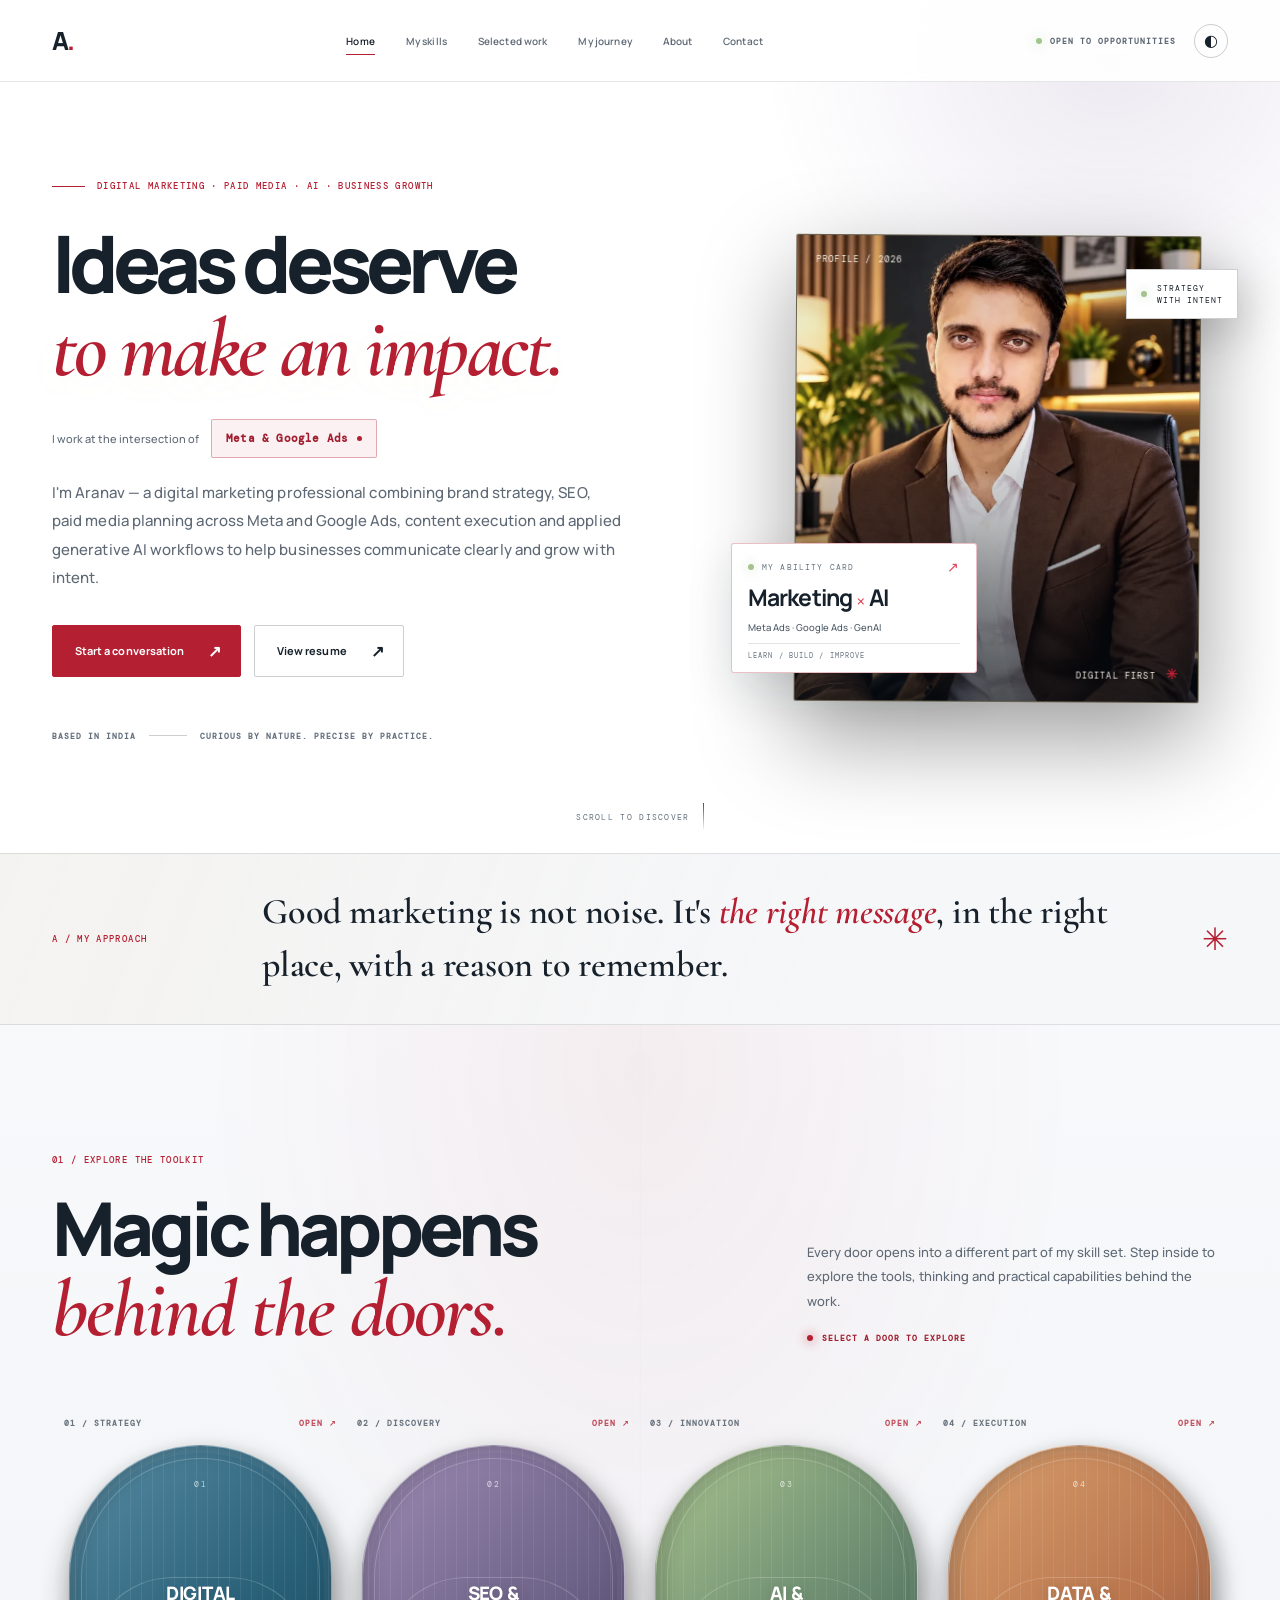
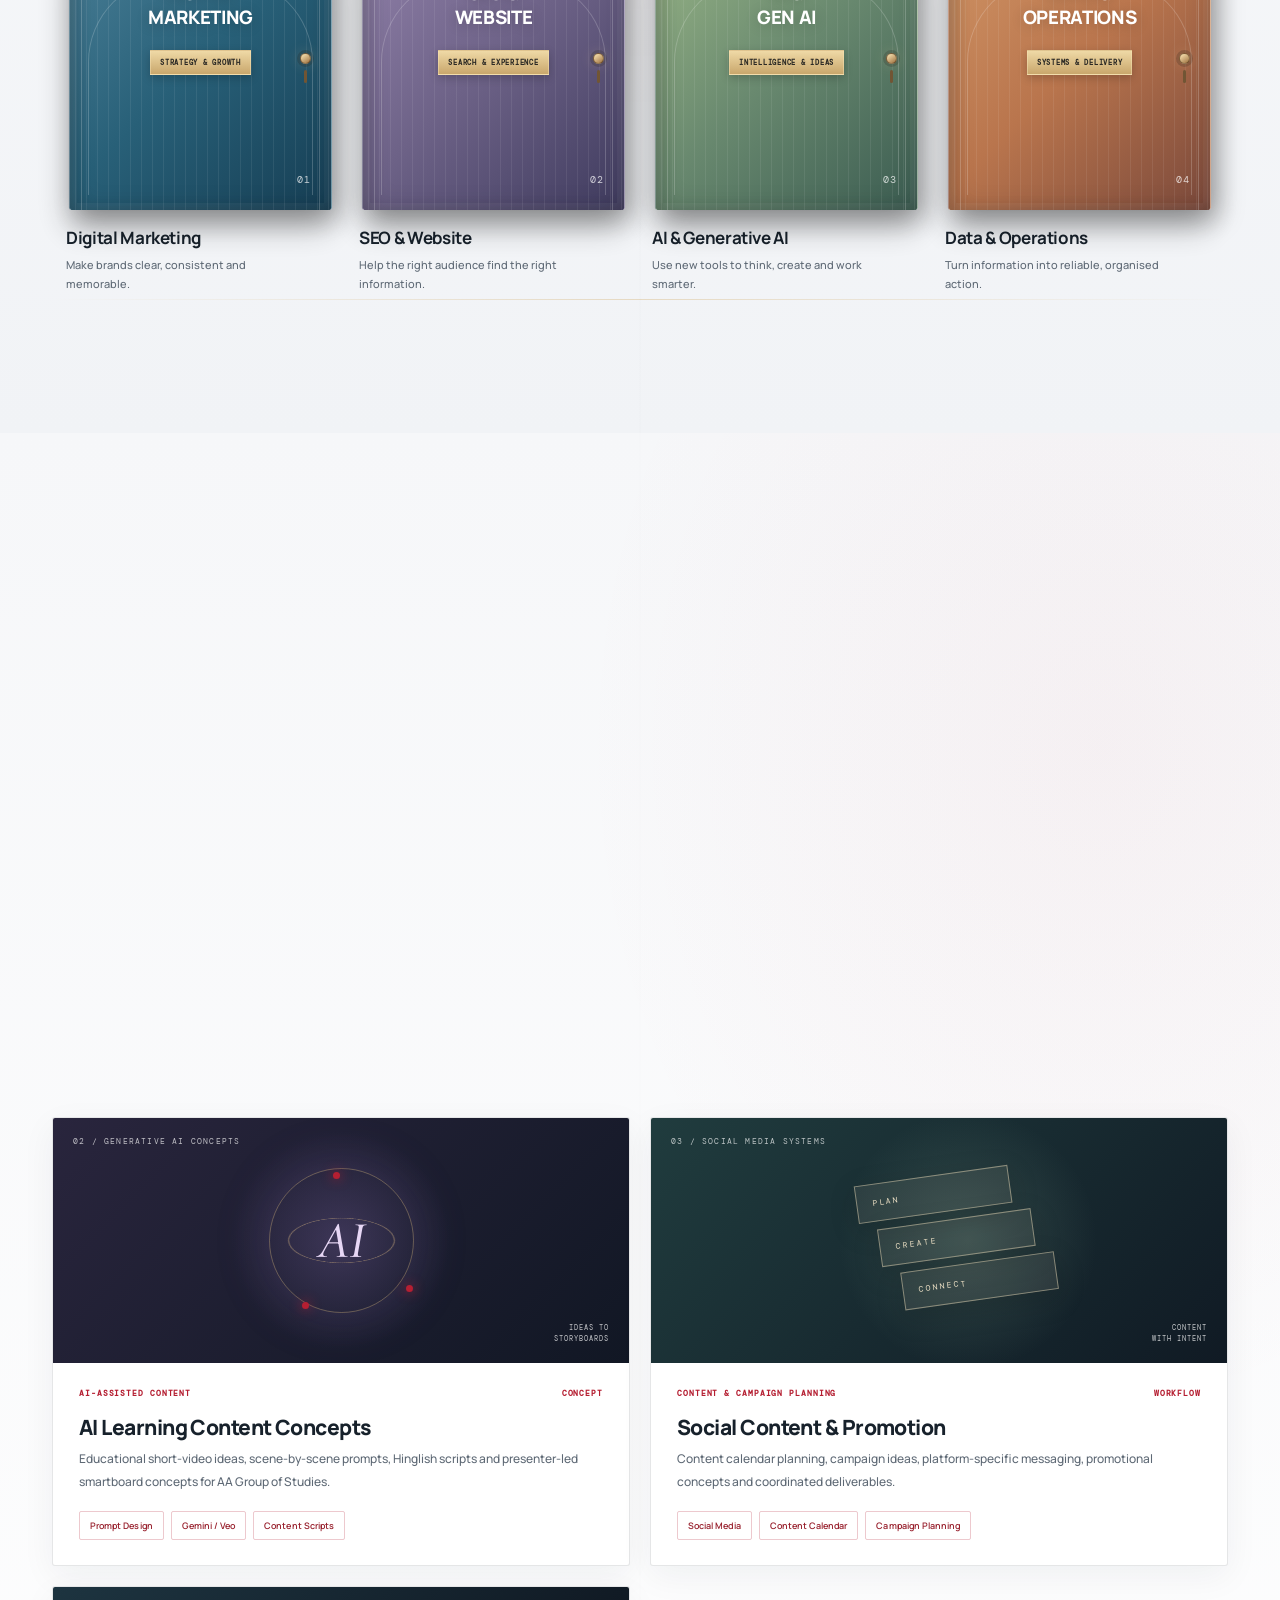
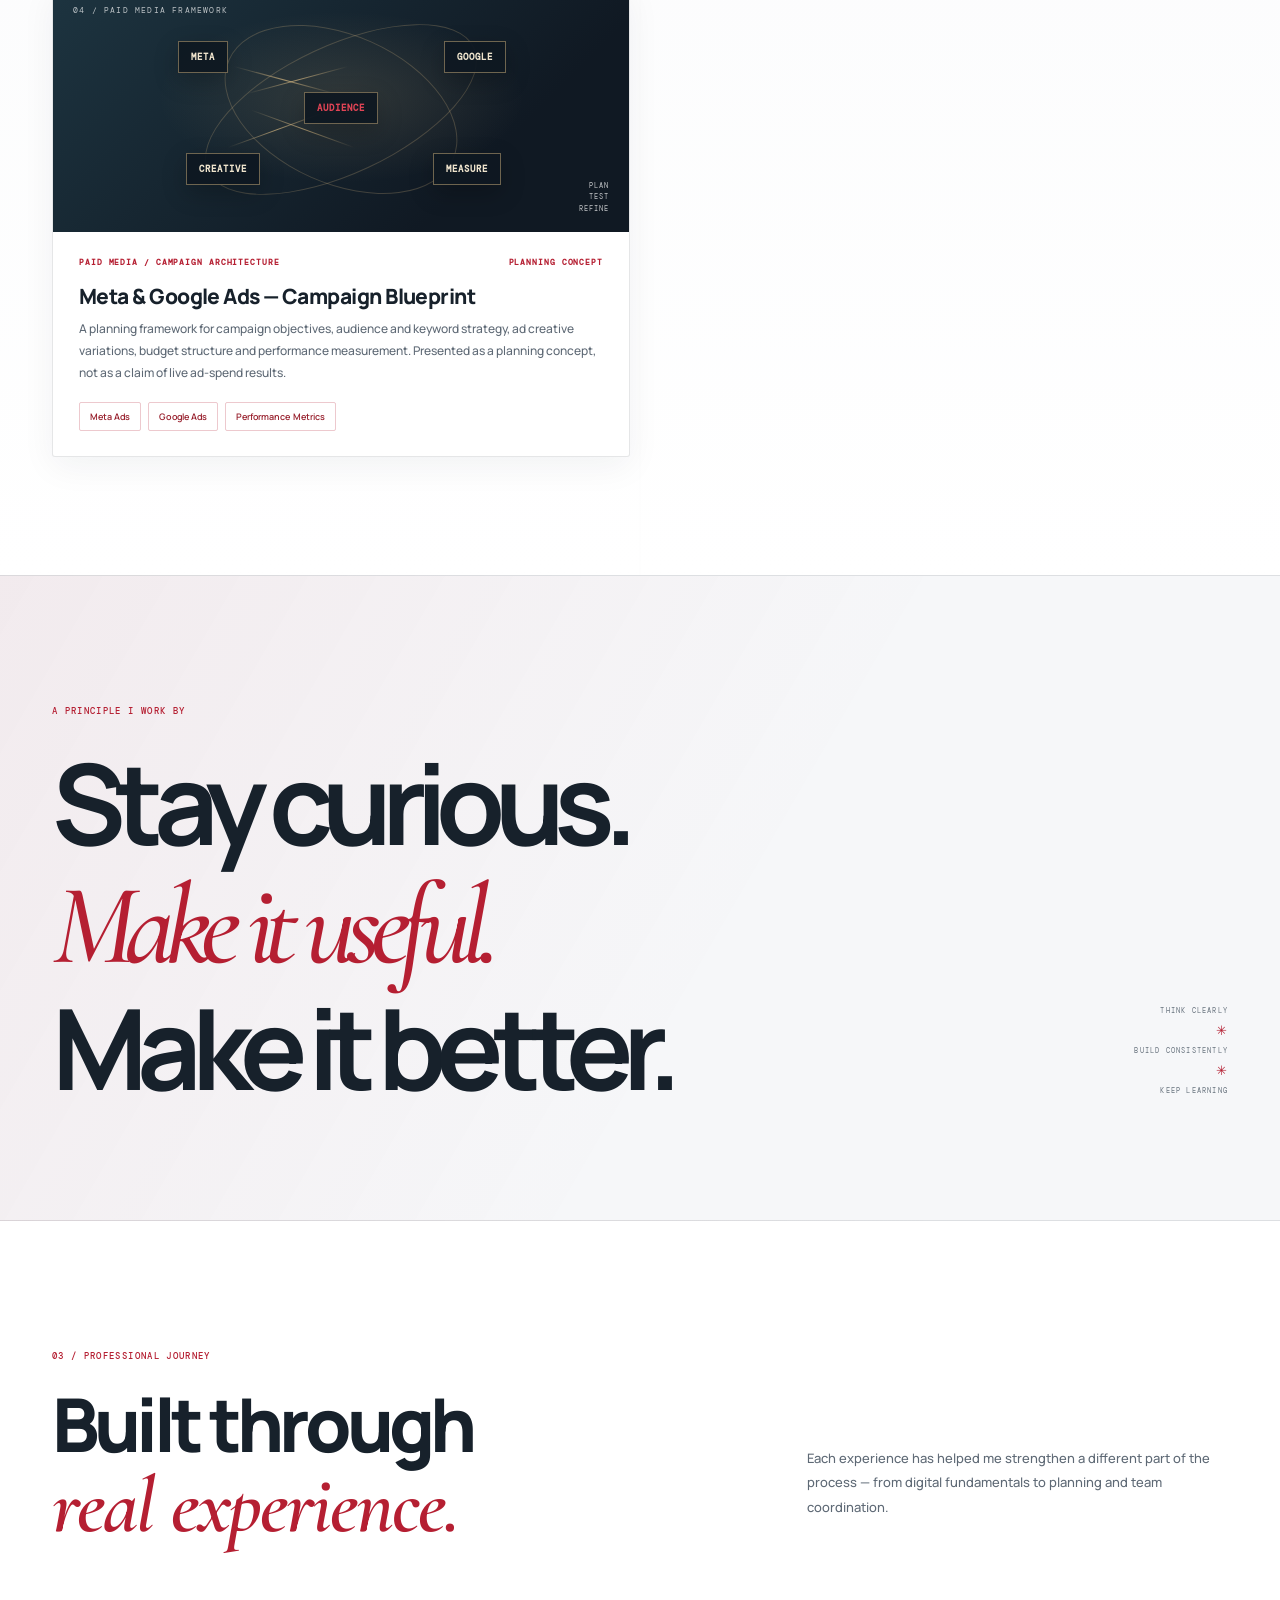
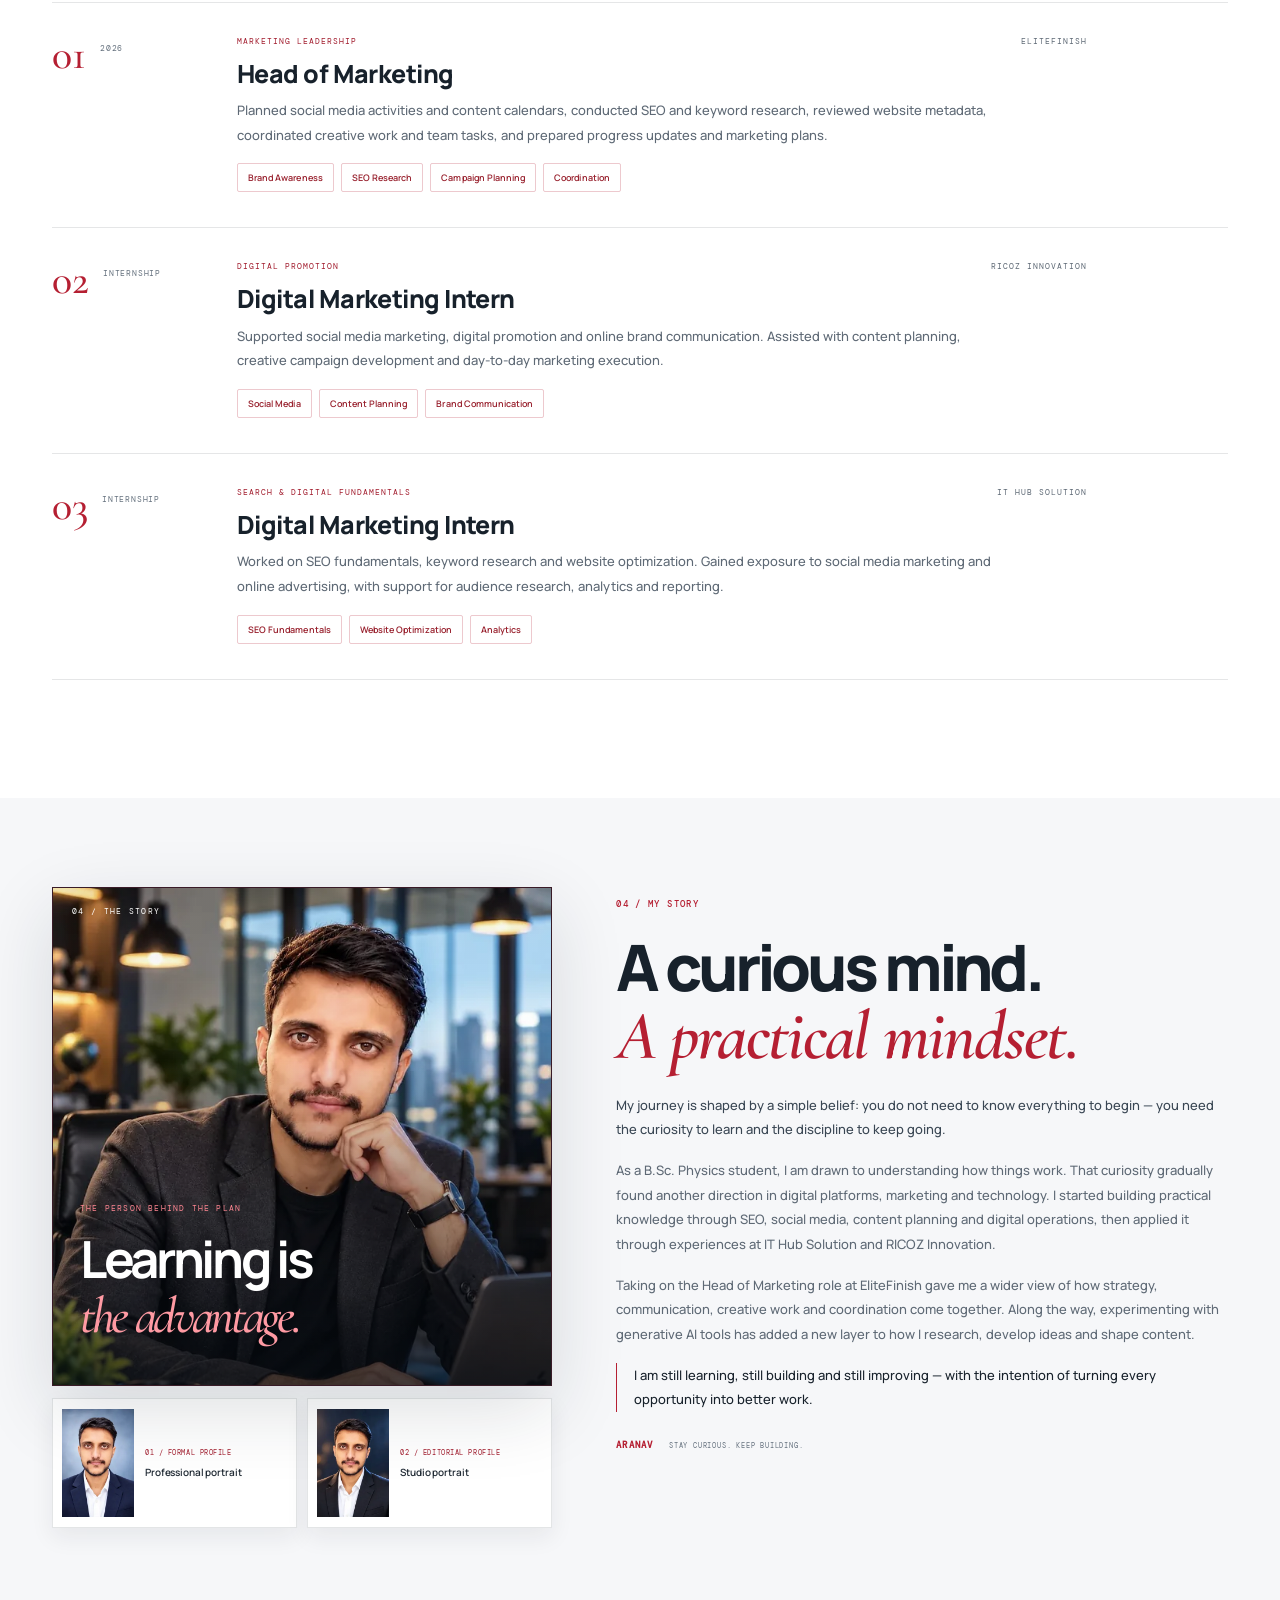
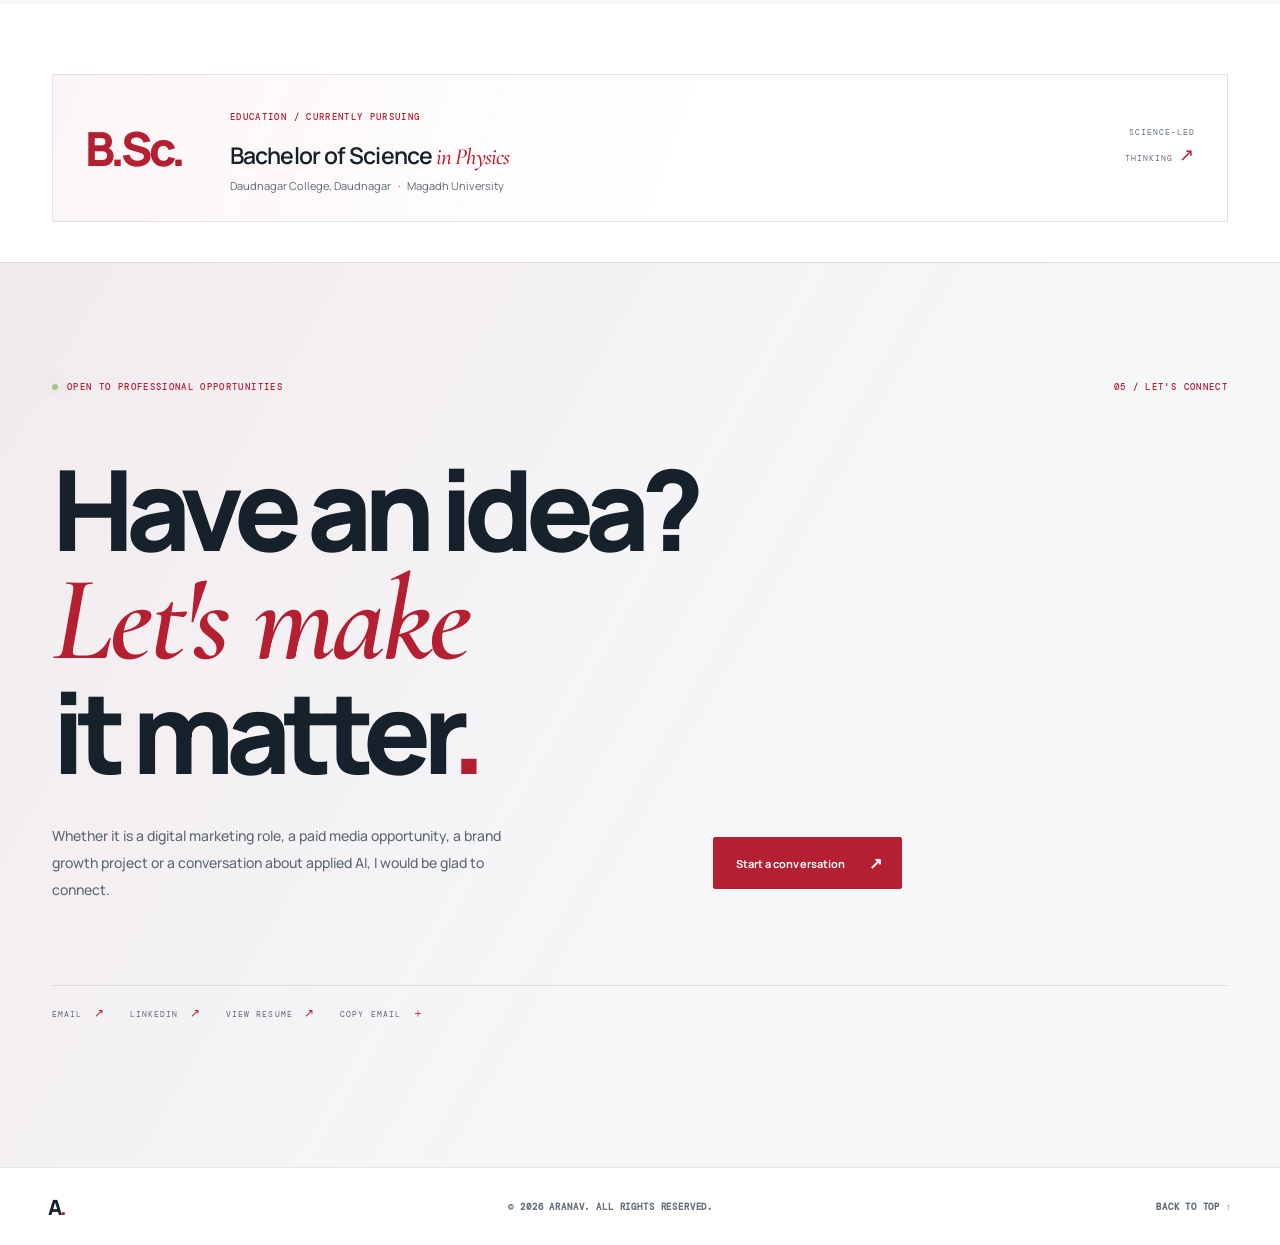
==== commit 25b38ada: "V10.5" ====
--- a/index.html
+++ b/index.html
@@ -13,7 +13,7 @@
   <link rel="preconnect" href="https://fonts.googleapis.com">
   <link rel="preconnect" href="https://fonts.gstatic.com" crossorigin>
   <link href="https://fonts.googleapis.com/css2?family=DM+Mono:wght@400;500&family=Manrope:wght@400;500;600;700;800&family=Cormorant+Garamond:ital,wght@0,500;0,600;1,500;1,600&display=swap" rel="stylesheet">
-  <link rel="preload" as="image" href="assets/photos/hero-office.webp" fetchpriority="high">
+  <link rel="preload" as="image" href="assets/photos/hero-office.webp" imagesrcset="assets/photos/hero-office-640.webp 640w, assets/photos/hero-office.webp 1024w" imagesizes="(max-width: 760px) 84vw, (max-width: 1100px) 44vw, 500px" fetchpriority="high">
   <link rel="stylesheet" href="styles.css">
   <script>
     document.documentElement.classList.add('js');
@@ -55,7 +55,7 @@
         <div class="hero-foot reveal"><span>BASED IN INDIA</span><span class="hero-foot-rule"></span><span>CURIOUS BY NATURE. PRECISE BY PRACTICE.</span></div>
       </div>
       <div class="hero-visual reveal">
-        <div class="hero-image-frame"><img src="assets/photos/hero-office.webp" alt="Aranav in a professional suit" fetchpriority="high" decoding="async" width="1024" height="1536"><div class="image-vignette"></div><div class="image-index">PROFILE / 2026</div><div class="image-bottom"><span>ARANAV</span><span>DIGITAL FIRST <b>✳</b></span></div></div>
+        <div class="hero-image-frame"><img src="assets/photos/hero-office.webp" srcset="assets/photos/hero-office-640.webp 640w, assets/photos/hero-office.webp 1024w" sizes="(max-width: 760px) 84vw, (max-width: 1100px) 44vw, 500px" alt="Aranav in a professional suit" fetchpriority="high" decoding="async" width="1024" height="1536"><div class="image-vignette"></div><div class="image-index">PROFILE / 2026</div><div class="image-bottom"><span>ARANAV</span><span>DIGITAL FIRST <b>✳</b></span></div></div>
         <div class="visual-note note-top"><span class="note-dot"></span><span>STRATEGY<br>WITH INTENT</span></div>
         <a class="hero-ability-card" href="#expertise" aria-label="Explore Aranav's skills and professional capabilities">
           <span class="ability-card-top"><i></i> MY ABILITY CARD <b>↗</b></span>
@@ -146,17 +146,17 @@
       <div class="page-wrap story-layout">
         <div class="story-visual-column reveal">
           <div class="story-image">
-            <img src="assets/photos/working-desk.webp" alt="Aranav in a professional workspace, working at a laptop" loading="lazy" decoding="async" width="1024" height="1536">
+            <img src="assets/photos/working-desk.webp" srcset="assets/photos/working-desk-640.webp 640w, assets/photos/working-desk.webp 1024w" sizes="(max-width: 760px) calc(100vw - 36px), 520px" alt="Aranav in a professional workspace, working at a laptop" loading="lazy" decoding="async" width="1024" height="1536">
             <div class="story-image-overlay"><span>THE PERSON BEHIND THE PLAN</span><strong>Learning is<br><em>the advantage.</em></strong></div>
             <div class="story-index">04 / THE STORY</div>
           </div>
           <div class="story-gallery" aria-label="Professional portrait gallery">
             <figure class="story-gallery-card">
-              <div class="story-gallery-photo"><img src="assets/photos/portrait-blue.webp" alt="Aranav wearing a navy suit against a clean blue studio background" loading="lazy" decoding="async" width="1280" height="1536"></div>
+              <div class="story-gallery-photo"><img src="assets/photos/portrait-blue-640.webp" srcset="assets/photos/portrait-blue-320.webp 320w, assets/photos/portrait-blue-640.webp 640w, assets/photos/portrait-blue.webp 1280w" sizes="96px" alt="Aranav wearing a navy suit against a clean blue studio background" loading="lazy" decoding="async" width="1280" height="1536"></div>
               <figcaption><span>01 / FORMAL PROFILE</span><strong>Professional portrait</strong></figcaption>
             </figure>
             <figure class="story-gallery-card">
-              <div class="story-gallery-photo"><img src="assets/photos/portrait-dark.webp" alt="Aranav in a dark suit with a softly lit studio background" loading="lazy" decoding="async" width="1280" height="1536"></div>
+              <div class="story-gallery-photo"><img src="assets/photos/portrait-dark-640.webp" srcset="assets/photos/portrait-dark-320.webp 320w, assets/photos/portrait-dark-640.webp 640w, assets/photos/portrait-dark.webp 1280w" sizes="96px" alt="Aranav in a dark suit with a softly lit studio background" loading="lazy" decoding="async" width="1280" height="1536"></div>
               <figcaption><span>02 / EDITORIAL PROFILE</span><strong>Studio portrait</strong></figcaption>
             </figure>
           </div>
--- a/styles.css
+++ b/styles.css
@@ -647,3 +647,48 @@
   .story-gallery-card figcaption strong{font-size:8px;line-height:1.3}
 }
 @media(prefers-reduced-motion:reduce){.back-to-top,.footer-back-to-top,.story-gallery-card,.story-gallery-photo img{transition:none!important}}
+
+
+/* V10 FINAL POLISH — remove the detached decorative orbit/frame behind the hero portrait. */
+.hero-visual .visual-orbit{display:none!important}
+
+/* V10 FINAL POLISH — cinematic reverse journey: leave the skill space, retreat through
+   the portal, resolve into the selected door, then swing it closed. */
+.door-return-overlay{position:fixed;inset:0;z-index:10000;overflow:hidden;pointer-events:none;isolation:isolate;opacity:1;background:radial-gradient(ellipse at 50% 42%,rgba(25,38,52,.18),rgba(3,7,12,.94) 78%);transition:opacity .42s ease}
+.door-return-overlay:before{content:"";position:absolute;inset:0;background:radial-gradient(ellipse at 50% 48%,transparent 0 18%,rgba(0,0,0,.48) 80%),linear-gradient(180deg,rgba(3,7,12,.12),rgba(3,7,12,.62));opacity:.9;transition:opacity .65s ease}
+.door-return-shell{position:absolute;left:0;top:0;width:100vw;height:100vh;perspective:1600px;transform-style:preserve-3d;filter:drop-shadow(0 28px 72px rgba(0,0,0,.62));transition:left 1.02s cubic-bezier(.16,.82,.18,1),top 1.02s cubic-bezier(.16,.82,.18,1),width 1.02s cubic-bezier(.16,.82,.18,1),height 1.02s cubic-bezier(.16,.82,.18,1),filter .8s ease}
+.door-return-portal{position:absolute;inset:0;border-radius:0;background:radial-gradient(ellipse at 50% 34%,rgba(242,211,161,.25),rgba(83,101,117,.12) 28%,transparent 62%),linear-gradient(180deg,#1c2a38 0%,#101a25 54%,#03070c 100%);box-shadow:inset 0 0 0 1px rgba(236,213,177,.2),inset 0 0 100px rgba(0,0,0,.7);opacity:1;transition:border-radius .92s cubic-bezier(.2,.76,.16,1),opacity .75s ease,filter .85s ease}
+.door-return-portal:before{content:"";position:absolute;inset:8% 14% 0;border-radius:50% 50% 0 0;background:radial-gradient(ellipse at 50% 30%,rgba(248,222,181,.17),rgba(16,27,39,.05) 58%,transparent 76%);filter:blur(20px)}
+.door-return-portal:after{content:"";position:absolute;inset:14px 13px 0;border:1px solid rgba(238,210,165,.14);border-bottom:0;opacity:0;transition:opacity .55s ease,border-radius .8s ease}
+.door-return-door{position:absolute!important;inset:0 5px 0!important;z-index:2!important;transform-origin:left center!important;transform:rotateY(-112deg) translateZ(3px)!important;opacity:0;filter:brightness(.82);backface-visibility:visible!important;transition:transform .72s cubic-bezier(.2,.72,.16,1),opacity .42s ease,filter .55s ease!important}
+.door-return-door>*{opacity:0!important}
+.door-return-overlay.is-retreating .door-return-shell{filter:drop-shadow(0 18px 38px rgba(0,0,0,.56))}
+.door-return-overlay.is-retreating .door-return-portal{border-radius:160px 160px 2px 2px;opacity:.92;filter:brightness(.94)}
+.door-return-overlay.is-retreating .door-return-portal:after{opacity:1;border-radius:145px 145px 0 0}
+.door-return-overlay.is-retreating .door-return-door{opacity:1}
+.door-return-overlay.is-shutting .door-return-door{transform:rotateY(0deg) translateZ(2px)!important;filter:brightness(1)!important}
+.door-return-overlay.is-shutting .door-return-portal{opacity:.15;filter:brightness(.55)}
+.door-return-overlay.is-exiting{opacity:0}
+@media(max-width:760px){.door-return-overlay.is-retreating .door-return-portal{border-radius:130px 130px 2px 2px}.door-return-overlay.is-retreating .door-return-portal:after{border-radius:118px 118px 0 0}}
+@media(prefers-reduced-motion:reduce){.door-return-overlay{display:none!important}.door-return-shell,.door-return-portal,.door-return-door{transition:none!important}}
+/* Keep the destination doors geometrically stable while the reverse camera move is resolving. */
+.doors-stage.is-returning{opacity:1!important;visibility:visible!important;transform:none!important;filter:none!important;transition:none!important;position:relative!important}
+/* Camera shells animate on the compositor instead of repeatedly relaying out their dimensions. */
+.door-flight-shell{transform-origin:top left;will-change:transform;transition:transform .82s cubic-bezier(.16,.82,.18,1),filter .65s ease}
+.door-return-shell{transform-origin:top left;will-change:transform;transition:transform 1.02s cubic-bezier(.16,.82,.18,1),filter .8s ease}
+
+
+/* V10 PHOTO + MOTION PERFORMANCE PASS. Keep the 3D movement on compositor-friendly
+   transforms/opacity; avoid animating layout dimensions, shadows or filters. */
+.hero-image-frame img,.story-image>img,.story-gallery-photo img{backface-visibility:hidden;-webkit-backface-visibility:hidden}
+.door-arch{transition:transform 1.02s cubic-bezier(.22,1,.36,1)!important}
+.door-flight-shell{transform-origin:top left;will-change:transform;transition:transform .9s cubic-bezier(.22,1,.36,1)!important;filter:drop-shadow(0 22px 42px rgba(0,0,0,.5))}
+.door-flight-door{transition:transform .94s cubic-bezier(.22,1,.36,1),opacity .38s ease!important;filter:none!important}
+.door-flight-portal{transition:transform 1.02s cubic-bezier(.22,1,.36,1),opacity .62s ease,border-radius .92s cubic-bezier(.22,1,.36,1)!important;filter:none!important}
+.door-flight-overlay.is-door-open .door-flight-portal{filter:none!important}
+.door-flight-overlay.is-entering .door-flight-portal{filter:none!important}
+.door-return-shell{transform-origin:top left;will-change:transform;transition:transform 1.06s cubic-bezier(.22,1,.36,1)!important;filter:drop-shadow(0 24px 56px rgba(0,0,0,.56))}
+.door-return-portal{transition:border-radius .96s cubic-bezier(.22,1,.36,1),opacity .7s ease!important;filter:none!important}
+.door-return-door{transition:transform .9s cubic-bezier(.22,1,.36,1),opacity .34s ease!important;filter:none!important}
+.door-return-overlay.is-shutting .door-return-portal{filter:none!important}
+@media(prefers-reduced-motion:reduce){.door-arch,.door-flight-shell,.door-flight-door,.door-flight-portal,.door-return-shell,.door-return-portal,.door-return-door{transition:none!important;will-change:auto!important}}
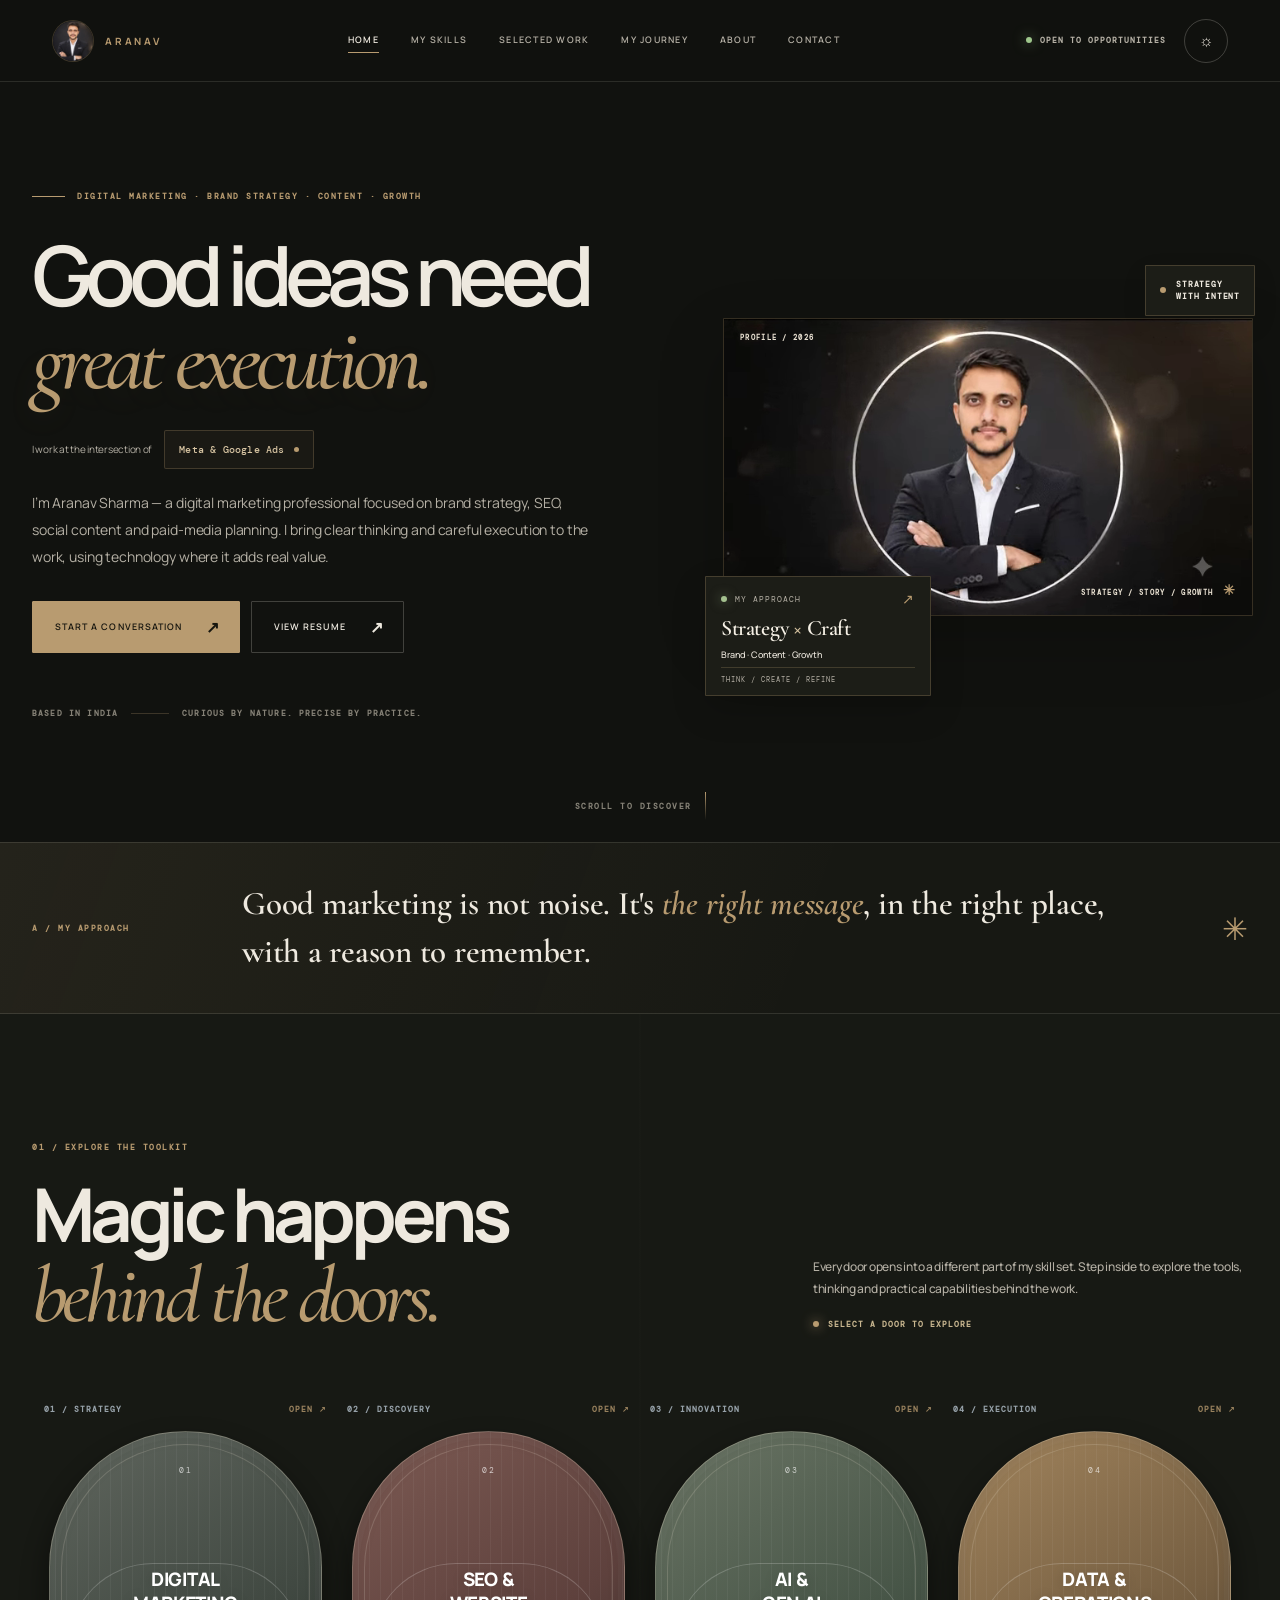
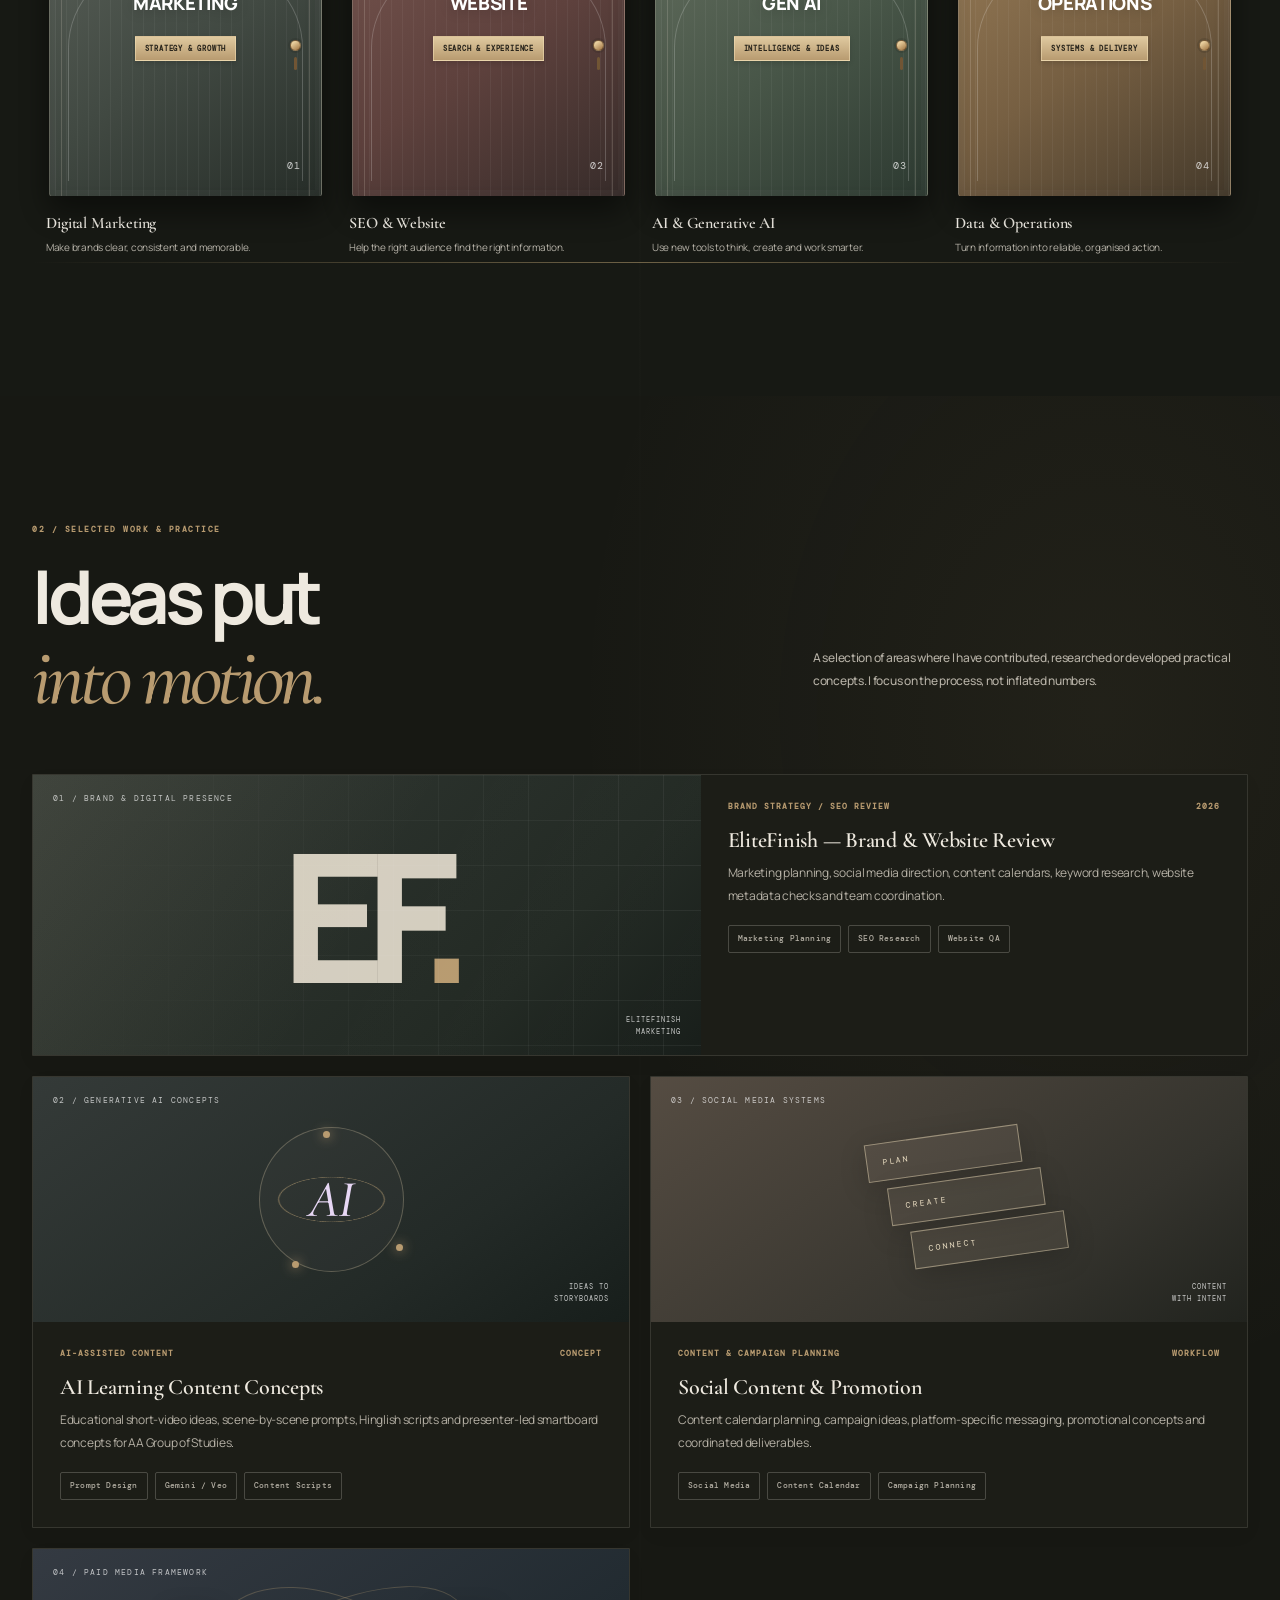
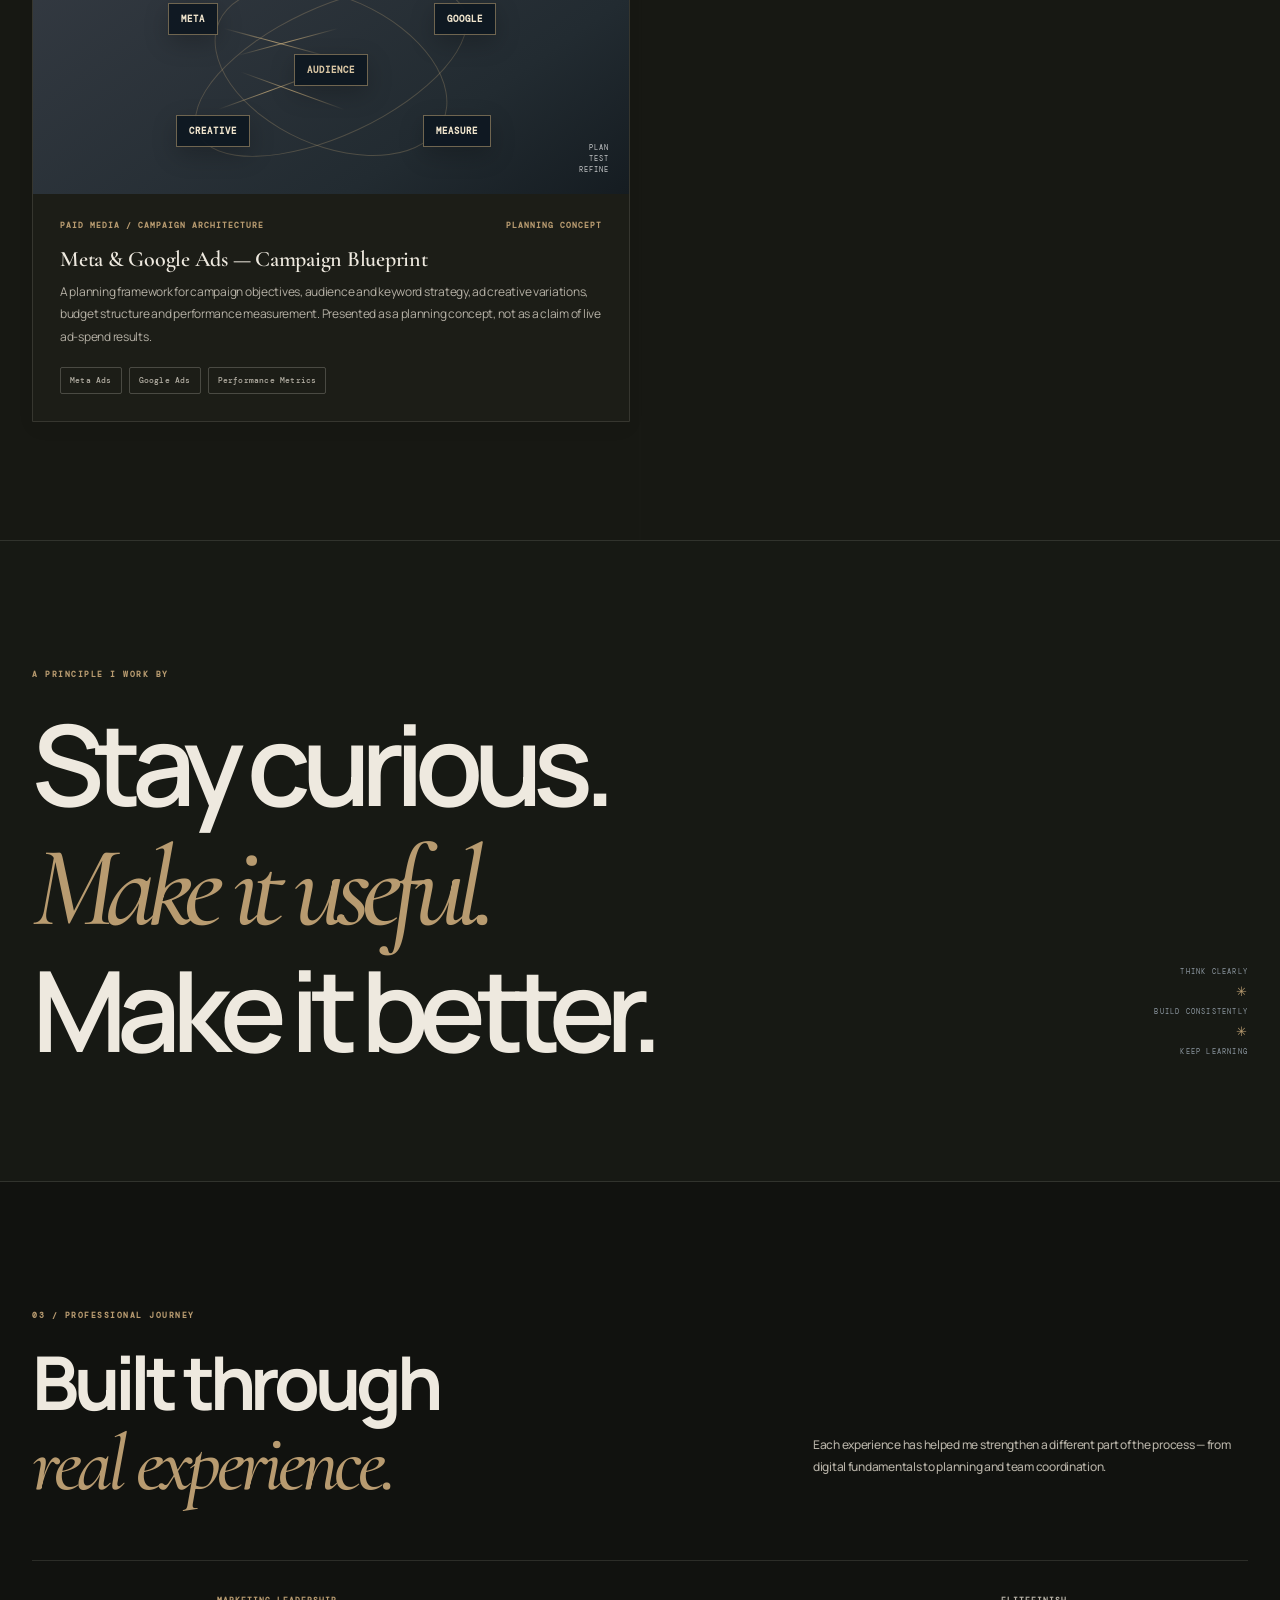
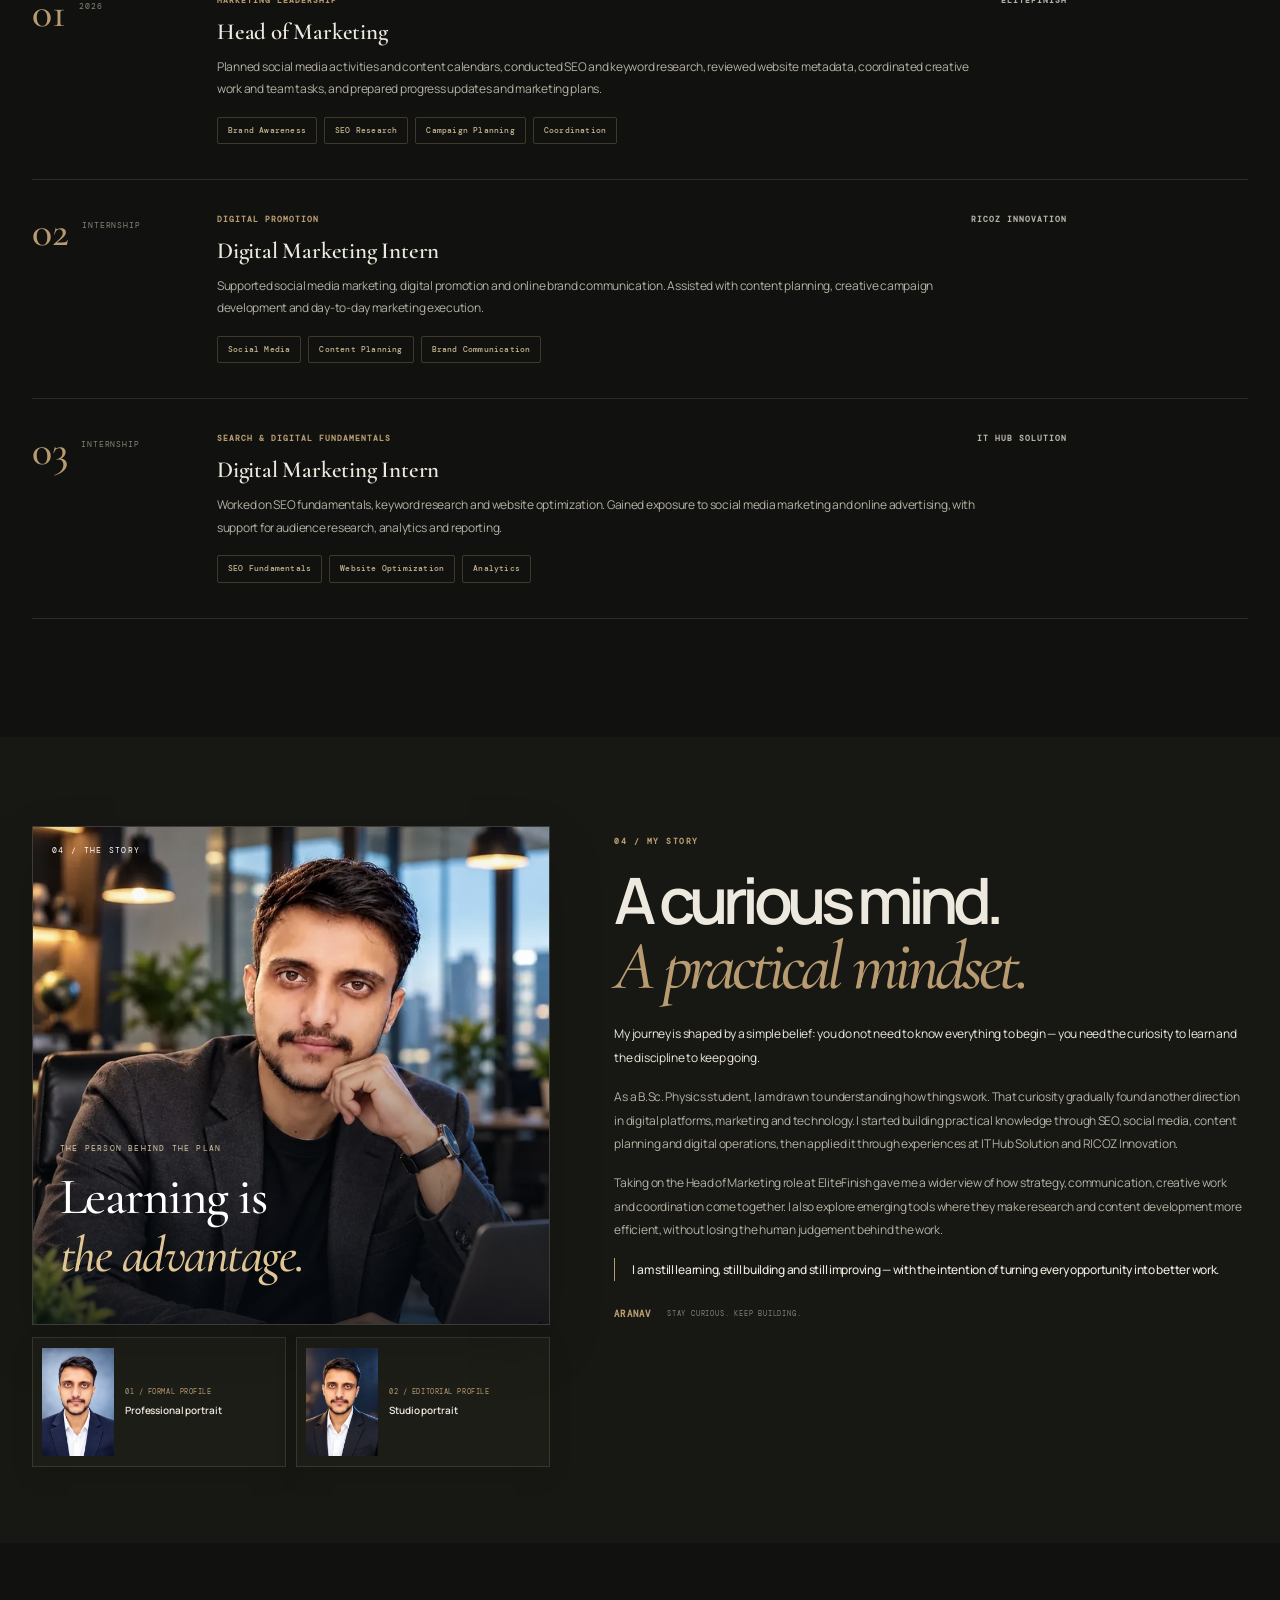
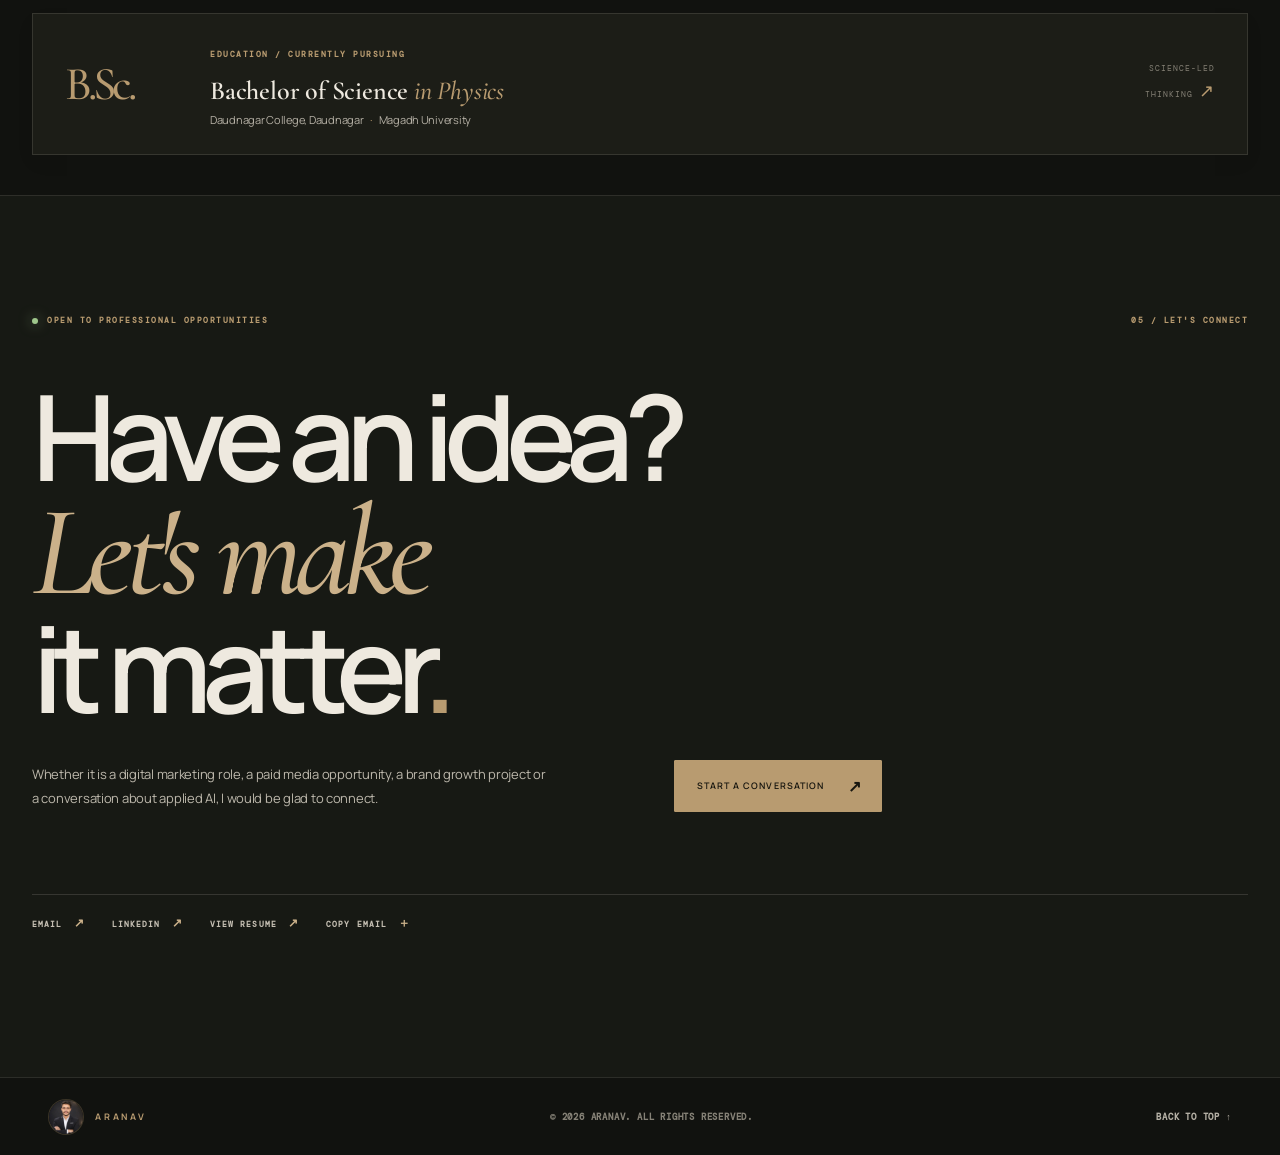
==== commit be5989f7: "V14" ====
--- a/index.html
+++ b/index.html
@@ -2,33 +2,45 @@
 <html lang="en">
 <head>
   <meta charset="utf-8">
-  <meta name="viewport" content="width=device-width, initial-scale=1">
-  <meta name="theme-color" content="#ffffff">
-  <meta name="description" content="Aranav — Digital Marketing, Meta Ads, Google Ads, Applied AI & Generative AI, SEO, brand growth and digital operations. Explore professional skills, experience and selected work.">
-  <meta property="og:title" content="Aranav | Digital Marketing & Applied AI Portfolio">
-  <meta property="og:description" content="Digital marketing, Meta Ads, Google Ads, applied AI, generative AI workflows, SEO and brand growth — a portfolio of skills and professional experience.">
+  <meta name="viewport" content="width=device-width, initial-scale=1, viewport-fit=cover">
+  <meta name="theme-color" content="#11120f">
+  <meta name="description" content="Aranav Sharma is a digital marketing professional focused on brand strategy, SEO, social content, paid-media planning and thoughtful digital execution. Explore selected work and professional experience.">
+  <meta property="og:title" content="Aranav Sharma — Digital Marketing & Brand Strategy">
+  <meta property="og:description" content="Brand strategy, SEO, content systems and digital marketing. Explore Aranav Sharma’s selected work, capabilities and professional journey.">
   <meta property="og:type" content="website">
-  <title>Aranav | Digital Marketing & Applied AI Portfolio</title>
+  <meta property="og:url" content="https://aranavas.github.io/Aranav-Digital-Portfolio/">
+  <meta property="og:image" content="https://aranavas.github.io/Aranav-Digital-Portfolio/assets/photos/aranav-cinematic-logo-still.webp">
+  <meta name="twitter:card" content="summary_large_image">
+  <meta name="twitter:title" content="Aranav Sharma — Digital Marketing & Brand Strategy">
+  <meta name="twitter:description" content="A portfolio of brand strategy, SEO, digital marketing, content and professional experience.">
+  <meta name="twitter:image" content="https://aranavas.github.io/Aranav-Digital-Portfolio/assets/photos/aranav-cinematic-logo-still.webp">
+  <meta name="robots" content="index, follow, max-image-preview:large">
+  <link rel="canonical" href="https://aranavas.github.io/Aranav-Digital-Portfolio/">
+  <title>Aranav Sharma — Digital Marketing & Brand Strategy Portfolio</title>
   <link rel="icon" href="assets/favicon.svg" type="image/svg+xml">
   <link rel="preconnect" href="https://fonts.googleapis.com">
   <link rel="preconnect" href="https://fonts.gstatic.com" crossorigin>
   <link href="https://fonts.googleapis.com/css2?family=DM+Mono:wght@400;500&family=Manrope:wght@400;500;600;700;800&family=Cormorant+Garamond:ital,wght@0,500;0,600;1,500;1,600&display=swap" rel="stylesheet">
-  <link rel="preload" as="image" href="assets/photos/hero-office.webp" imagesrcset="assets/photos/hero-office-640.webp 640w, assets/photos/hero-office.webp 1024w" imagesizes="(max-width: 760px) 84vw, (max-width: 1100px) 44vw, 500px" fetchpriority="high">
+  <link rel="preload" as="image" href="assets/photos/aranav-cinematic-logo-still.webp" fetchpriority="high">
   <link rel="stylesheet" href="styles.css">
+  <link rel="stylesheet" href="cinematic-v12.css">
+  <link rel="stylesheet" href="cinematic-v13.css">
+  <link rel="stylesheet" href="cinematic-v14.css">
   <script>
     document.documentElement.classList.add('js');
-    try { const storedTheme = localStorage.getItem('aranav-portfolio-theme'); document.documentElement.dataset.theme = storedTheme === 'dark' ? 'dark' : 'light'; }
-    catch (_) { document.documentElement.dataset.theme = 'light'; }
+    try { const storedTheme = localStorage.getItem('aranav-portfolio-theme'); document.documentElement.dataset.theme = storedTheme === 'light' ? 'light' : 'dark'; }
+    catch (_) { document.documentElement.dataset.theme = 'dark'; }
     const selectedTheme = document.documentElement.dataset.theme;
     const themeColor = document.querySelector('meta[name="theme-color"]');
     if (themeColor) themeColor.content = selectedTheme === 'light' ? '#ffffff' : '#0b1018';
   </script>
 </head>
 <body>
-  <div class="preloader" aria-hidden="true"><div class="preloader-mark">A<span>.</span></div><div class="preloader-line"><i></i></div><small>CREATING FIRST IMPRESSIONS</small></div>
+  <a class="skip-link" href="#main-content">Skip to content</a>
+  <div class="preloader" aria-hidden="true"><div class="preloader-mark"><img class="preloader-logo" src="assets/photos/aranav-brand-mark.webp" alt=""></div><div class="preloader-line"><i></i></div><small>ARANAV SHARMA · PERSONAL PORTFOLIO</small></div>
   <div class="ambient ambient-one" aria-hidden="true"></div><div class="ambient ambient-two" aria-hidden="true"></div>
   <header class="header">
-    <a class="brand" href="#home" aria-label="Aranav, home">A<span>.</span></a>
+    <a class="brand" href="#home" aria-label="Aranav, home"><img class="brand-logo" src="assets/photos/aranav-brand-mark.webp" alt=""><span class="brand-wordmark">ARANAV</span></a>
     <button class="menu-toggle" type="button" aria-expanded="false" aria-controls="site-nav" aria-label="Open menu"><i></i><i></i></button>
     <nav class="nav" id="site-nav" aria-label="Main navigation">
       <a href="#home" class="nav-link is-active">Home</a>
@@ -41,13 +53,13 @@
     <div class="header-right"><span class="availability"><i></i> OPEN TO OPPORTUNITIES</span><button class="theme-toggle" type="button" aria-label="Toggle dark and white-red theme" aria-pressed="false"><span>◐</span></button></div>
   </header>
 
-  <main>
+  <main id="main-content">
     <section class="hero page-wrap" id="home">
       <div class="hero-main">
-        <div class="micro-label reveal"><span class="micro-line"></span> DIGITAL MARKETING · PAID MEDIA · AI · BUSINESS GROWTH</div>
-        <h1 class="hero-title reveal">Ideas deserve<br><em>to make an impact.</em></h1>
+        <div class="micro-label reveal"><span class="micro-line"></span> DIGITAL MARKETING · BRAND STRATEGY · CONTENT · GROWTH</div>
+        <h1 class="hero-title reveal">Good ideas need<br><em>great execution.</em></h1>
         <div class="hero-role reveal"><span class="role-prefix">I work at the intersection of</span><span class="role-window"><span id="role-text">Digital Marketing</span><b aria-hidden="true"></b></span></div>
-        <p class="hero-description reveal">I'm Aranav — a digital marketing professional combining brand strategy, SEO, paid media planning across Meta and Google Ads, content execution and applied generative AI workflows to help businesses communicate clearly and grow with intent.</p>
+        <p class="hero-description reveal">I’m Aranav Sharma — a digital marketing professional focused on brand strategy, SEO, social content and paid-media planning. I bring clear thinking and careful execution to the work, using technology where it adds real value.</p>
         <div class="hero-actions reveal">
           <button class="btn btn-primary js-contact-open" type="button"><span>Start a conversation</span><i>↗</i></button>
           <a class="btn btn-quiet" href="assets/Aranav-Resume.pdf" target="_blank" rel="noopener"><span>View resume</span><i>↗</i></a>
@@ -55,15 +67,14 @@
         <div class="hero-foot reveal"><span>BASED IN INDIA</span><span class="hero-foot-rule"></span><span>CURIOUS BY NATURE. PRECISE BY PRACTICE.</span></div>
       </div>
       <div class="hero-visual reveal">
-        <div class="hero-image-frame"><img src="assets/photos/hero-office.webp" srcset="assets/photos/hero-office-640.webp 640w, assets/photos/hero-office.webp 1024w" sizes="(max-width: 760px) 84vw, (max-width: 1100px) 44vw, 500px" alt="Aranav in a professional suit" fetchpriority="high" decoding="async" width="1024" height="1536"><div class="image-vignette"></div><div class="image-index">PROFILE / 2026</div><div class="image-bottom"><span>ARANAV</span><span>DIGITAL FIRST <b>✳</b></span></div></div>
+        <div class="hero-image-frame"><video class="hero-mark-video" muted loop playsinline preload="none" poster="assets/photos/aranav-cinematic-logo-still.webp" aria-hidden="true"><source data-src="assets/photos/aranav-cinematic-logo.webm" type="video/webm"><source data-src="assets/photos/aranav-cinematic-logo.mp4" type="video/mp4"></video><div class="image-vignette"></div><div class="image-index">PROFILE / 2026</div><div class="image-bottom"><span>ARANAV SHARMA</span><span>STRATEGY / STORY / GROWTH <b>✳</b></span></div></div>
         <div class="visual-note note-top"><span class="note-dot"></span><span>STRATEGY<br>WITH INTENT</span></div>
         <a class="hero-ability-card" href="#expertise" aria-label="Explore Aranav's skills and professional capabilities">
-          <span class="ability-card-top"><i></i> MY ABILITY CARD <b>↗</b></span>
-          <strong>Marketing <em>×</em> AI</strong>
-          <span class="ability-card-skills">Meta Ads · Google Ads · GenAI</span>
-          <span class="ability-card-foot">LEARN / BUILD / IMPROVE</span>
+          <span class="ability-card-top"><i></i> MY APPROACH <b>↗</b></span>
+          <strong>Strategy <em>×</em> Craft</strong>
+          <span class="ability-card-skills">Brand · Content · Growth</span>
+          <span class="ability-card-foot">THINK / CREATE / REFINE</span>
         </a>
-        <div class="visual-orbit" aria-hidden="true"></div>
       </div>
       <div class="hero-scroll"><span>SCROLL TO DISCOVER</span><i></i></div>
     </section>
@@ -146,17 +157,17 @@
       <div class="page-wrap story-layout">
         <div class="story-visual-column reveal">
           <div class="story-image">
-            <img src="assets/photos/working-desk.webp" srcset="assets/photos/working-desk-640.webp 640w, assets/photos/working-desk.webp 1024w" sizes="(max-width: 760px) calc(100vw - 36px), 520px" alt="Aranav in a professional workspace, working at a laptop" loading="lazy" decoding="async" width="1024" height="1536">
+            <img src="assets/photos/working-desk.webp" srcset="assets/photos/working-desk-640.webp 640w, assets/photos/working-desk.webp 1024w" sizes="(max-width: 760px) calc(100vw - 36px), 520px" alt="Aranav in a professional workspace, working at a laptop" loading="lazy" fetchpriority="low" decoding="async" width="1024" height="1536">
             <div class="story-image-overlay"><span>THE PERSON BEHIND THE PLAN</span><strong>Learning is<br><em>the advantage.</em></strong></div>
             <div class="story-index">04 / THE STORY</div>
           </div>
           <div class="story-gallery" aria-label="Professional portrait gallery">
             <figure class="story-gallery-card">
-              <div class="story-gallery-photo"><img src="assets/photos/portrait-blue-640.webp" srcset="assets/photos/portrait-blue-320.webp 320w, assets/photos/portrait-blue-640.webp 640w, assets/photos/portrait-blue.webp 1280w" sizes="96px" alt="Aranav wearing a navy suit against a clean blue studio background" loading="lazy" decoding="async" width="1280" height="1536"></div>
+              <div class="story-gallery-photo"><img src="assets/photos/portrait-blue-640.webp" srcset="assets/photos/portrait-blue-320.webp 320w, assets/photos/portrait-blue-640.webp 640w, assets/photos/portrait-blue.webp 1280w" sizes="(max-width: 390px) 48px, 72px" alt="Aranav wearing a navy suit against a clean blue studio background" loading="lazy" fetchpriority="low" decoding="async" width="1280" height="1536"></div>
               <figcaption><span>01 / FORMAL PROFILE</span><strong>Professional portrait</strong></figcaption>
             </figure>
             <figure class="story-gallery-card">
-              <div class="story-gallery-photo"><img src="assets/photos/portrait-dark-640.webp" srcset="assets/photos/portrait-dark-320.webp 320w, assets/photos/portrait-dark-640.webp 640w, assets/photos/portrait-dark.webp 1280w" sizes="96px" alt="Aranav in a dark suit with a softly lit studio background" loading="lazy" decoding="async" width="1280" height="1536"></div>
+              <div class="story-gallery-photo"><img src="assets/photos/portrait-dark-640.webp" srcset="assets/photos/portrait-dark-320.webp 320w, assets/photos/portrait-dark-640.webp 640w, assets/photos/portrait-dark.webp 1280w" sizes="(max-width: 390px) 48px, 72px" alt="Aranav in a dark suit with a softly lit studio background" loading="lazy" fetchpriority="low" decoding="async" width="1280" height="1536"></div>
               <figcaption><span>02 / EDITORIAL PROFILE</span><strong>Studio portrait</strong></figcaption>
             </figure>
           </div>
@@ -165,7 +176,7 @@
           <span class="section-index reveal">04 / MY STORY</span><h2 class="reveal">A curious mind.<br><em>A practical mindset.</em></h2>
           <p class="story-lead reveal">My journey is shaped by a simple belief: you do not need to know everything to begin — you need the curiosity to learn and the discipline to keep going.</p>
           <p class="reveal">As a B.Sc. Physics student, I am drawn to understanding how things work. That curiosity gradually found another direction in digital platforms, marketing and technology. I started building practical knowledge through SEO, social media, content planning and digital operations, then applied it through experiences at IT Hub Solution and RICOZ Innovation.</p>
-          <p class="reveal">Taking on the Head of Marketing role at EliteFinish gave me a wider view of how strategy, communication, creative work and coordination come together. Along the way, experimenting with generative AI tools has added a new layer to how I research, develop ideas and shape content.</p>
+          <p class="reveal">Taking on the Head of Marketing role at EliteFinish gave me a wider view of how strategy, communication, creative work and coordination come together. I also explore emerging tools where they make research and content development more efficient, without losing the human judgement behind the work.</p>
           <p class="story-close reveal">I am still learning, still building and still improving — with the intention of turning every opportunity into better work.</p>
           <div class="story-signature reveal"><span>ARANAV</span><i>STAY CURIOUS. KEEP BUILDING.</i></div>
         </div>
@@ -179,16 +190,19 @@
         <div class="contact-top reveal"><span class="section-index"><i class="status-dot"></i> OPEN TO PROFESSIONAL OPPORTUNITIES</span><span class="section-index">05 / LET'S CONNECT</span></div>
         <h2 class="contact-title reveal">Have an idea?<br><em>Let's make</em><br>it matter<span>.</span></h2>
         <div class="contact-bottom reveal"><p>Whether it is a digital marketing role, a paid media opportunity, a brand growth project or a conversation about applied AI, I would be glad to connect.</p><button class="btn btn-primary js-contact-open" type="button"><span>Start a conversation</span><i>↗</i></button></div>
-        <div class="contact-links reveal"><a href="mailto:asarnavsharma04@gmail.com">EMAIL <span>↗</span></a><a href="https://www.linkedin.com/in/aranav-sharma-161880443/" target="_blank" rel="noopener noreferrer">LINKEDIN <span>↗</span></a><a href="assets/Aranav-Resume.pdf" target="_blank" rel="noopener">VIEW RESUME <span>↗</span></a><button type="button" id="copy-email">COPY EMAIL <span>＋</span></button></div>
+        <div class="contact-links reveal"><a href="mailto:aranavprime@gmail.com">EMAIL <span>↗</span></a><a href="https://www.linkedin.com/in/aranav-sharma-161880443/" target="_blank" rel="noopener noreferrer">LINKEDIN <span>↗</span></a><a href="assets/Aranav-Resume.pdf" target="_blank" rel="noopener">VIEW RESUME <span>↗</span></a><button type="button" id="copy-email">COPY EMAIL <span>＋</span></button></div>
         <p class="copy-feedback" id="copy-feedback" role="status" aria-live="polite"></p>
       </div>
     </section>
   </main>
 
-  <footer class="footer"><a class="brand" href="#home" aria-label="Aranav, back to home">A<span>.</span></a><span>© <b id="current-year">2026</b> ARANAV. ALL RIGHTS RESERVED.</span><button class="footer-back-to-top" type="button">BACK TO TOP ↑</button></footer>
+  <footer class="footer"><a class="brand" href="#home" aria-label="Aranav, back to home"><img class="brand-logo" src="assets/photos/aranav-brand-mark.webp" alt=""><span class="brand-wordmark">ARANAV</span></a><span>© <b id="current-year">2026</b> ARANAV. ALL RIGHTS RESERVED.</span><button class="footer-back-to-top" type="button">BACK TO TOP ↑</button></footer>
   <button class="back-to-top" id="back-to-top" type="button" aria-label="Back to top" title="Back to top" aria-hidden="true" tabindex="-1"><span aria-hidden="true">↑</span></button>
 
-  <dialog class="contact-modal" id="contact-modal" aria-labelledby="modal-title"><div class="modal-inner"><div class="modal-top"><span>ARANAV / CONNECT</span><button type="button" class="modal-close" aria-label="Close dialog">×</button></div><span class="section-index">LET'S START WITH A CONVERSATION</span><h2 id="modal-title">Good things<br><em>start here.</em></h2><p>Choose the channel that works best for you. I look forward to hearing from you.</p><a class="modal-option" href="mailto:asarnavsharma04@gmail.com?subject=Professional%20Opportunity%20-%20Aranav%20Sharma"><span><small>EMAIL</small><b>asarnavsharma04@gmail.com</b></span><i>↗</i></a><a class="modal-option" href="https://www.linkedin.com/in/aranav-sharma-161880443/" target="_blank" rel="noopener noreferrer"><span><small>LINKEDIN</small><b>Connect professionally</b></span><i>↗</i></a><button class="modal-option" type="button" id="modal-copy"><span><small>QUICK ACTION</small><b>Copy my email address</b></span><i>＋</i></button><div class="modal-status" id="modal-status" aria-live="polite"></div></div></dialog>
-  <script src="script.js" defer></script>
+  <dialog class="contact-modal" id="contact-modal" aria-labelledby="modal-title"><div class="modal-inner"><div class="modal-top"><span>ARANAV / CONNECT</span><button type="button" class="modal-close" aria-label="Close dialog">×</button></div><span class="section-index">LET'S START WITH A CONVERSATION</span><h2 id="modal-title">Good things<br><em>start here.</em></h2><p>Choose the channel that works best for you. I look forward to hearing from you.</p><a class="modal-option" href="mailto:aranavprime@gmail.com?subject=Professional%20Opportunity%20-%20Aranav%20Sharma"><span><small>EMAIL</small><b>aranavprime@gmail.com</b></span><i>↗</i></a><a class="modal-option" href="https://www.linkedin.com/in/aranav-sharma-161880443/" target="_blank" rel="noopener noreferrer"><span><small>LINKEDIN</small><b>Connect professionally</b></span><i>↗</i></a><button class="modal-option" type="button" id="modal-copy"><span><small>QUICK ACTION</small><b>Copy my email address</b></span><i>＋</i></button><div class="modal-status" id="modal-status" aria-live="polite"></div></div></dialog>
+  <script src="script-v14.js" defer></script>
+  <script src="cinematic-v12.js" defer></script>
+  <script src="cinematic-v13.js" defer></script>
+  <script src="cinematic-v14.js" defer></script>
 </body>
 </html>
--- a/styles.css
+++ b/styles.css
@@ -69,7 +69,6 @@
 .note-top{right:-8px;top:53px;padding:12px 14px;display:flex;gap:10px;align-items:center;font:8px/1.5 var(--mono);letter-spacing:1px}
 .note-dot{width:6px;height:6px;background:#a4c18f;border-radius:50%;box-shadow:0 0 12px rgba(164,193,143,.75)}
 .note-bottom{left:0;bottom:53px;padding:12px 15px;display:flex;align-items:center;gap:14px}.note-bottom strong{font:500 25px var(--serif);color:var(--gold)}.note-bottom span{font:7px var(--mono);letter-spacing:1px;color:var(--muted)}
-.visual-orbit{position:absolute;z-index:-1;inset:0;border:1px solid rgba(216,185,130,.18);border-radius:48% 48% 4px 4px;transform:rotate(-6deg) scale(.94)}
 .hero-scroll{position:absolute;left:0;right:0;bottom:22px;display:flex;align-items:center;justify-content:center;gap:13px;color:var(--dim);font:8px var(--mono);letter-spacing:1.3px}
 .hero-scroll i{height:28px;width:1px;background:linear-gradient(var(--gold),transparent);display:block}
 .intro-band{border-block:1px solid var(--line);background:linear-gradient(110deg,rgba(216,185,130,.07),transparent 64%),var(--bg-2)}
@@ -649,9 +648,6 @@
 @media(prefers-reduced-motion:reduce){.back-to-top,.footer-back-to-top,.story-gallery-card,.story-gallery-photo img{transition:none!important}}
 
 
-/* V10 FINAL POLISH — remove the detached decorative orbit/frame behind the hero portrait. */
-.hero-visual .visual-orbit{display:none!important}
-
 /* V10 FINAL POLISH — cinematic reverse journey: leave the skill space, retreat through
    the portal, resolve into the selected door, then swing it closed. */
 .door-return-overlay{position:fixed;inset:0;z-index:10000;overflow:hidden;pointer-events:none;isolation:isolate;opacity:1;background:radial-gradient(ellipse at 50% 42%,rgba(25,38,52,.18),rgba(3,7,12,.94) 78%);transition:opacity .42s ease}
@@ -692,3 +688,213 @@
 .door-return-door{transition:transform .9s cubic-bezier(.22,1,.36,1),opacity .34s ease!important;filter:none!important}
 .door-return-overlay.is-shutting .door-return-portal{filter:none!important}
 @media(prefers-reduced-motion:reduce){.door-arch,.door-flight-shell,.door-flight-door,.door-flight-portal,.door-return-shell,.door-return-portal,.door-return-door{transition:none!important;will-change:auto!important}}
+
+
+/* V10 MOBILE FINISH — safer sticky header, comfortable tap targets and a balanced hero. */
+@media(max-width:760px){
+  html{scroll-padding-top:calc(76px + env(safe-area-inset-top));}
+  body{overscroll-behavior-x:none;}
+  .header{
+    height:calc(68px + env(safe-area-inset-top));
+    padding:env(safe-area-inset-top) 18px 0;
+    background:var(--bg);
+    -webkit-backdrop-filter:none;
+    backdrop-filter:none;
+  }
+  .menu-toggle,.theme-toggle{
+    width:44px;height:44px;min-width:44px;min-height:44px;
+  }
+  .header-right{gap:8px;}
+  .nav{top:calc(67px + env(safe-area-inset-top));}
+  .hero{
+    padding-top:clamp(34px,9vw,48px);
+    padding-bottom:calc(62px + env(safe-area-inset-bottom));
+    gap:23px;
+  }
+  .hero-title{font-size:clamp(47px,11.5vw,66px);line-height:1.025;letter-spacing:-.065em;}
+  .hero-description{font-size:14px;line-height:1.72;max-width:100%;}
+  .hero-actions{
+    display:grid;
+    grid-template-columns:minmax(0,1.25fr) minmax(0,1fr);
+    gap:9px;
+    width:100%;
+    margin-top:22px;
+  }
+  .hero-actions .btn{
+    width:100%;min-width:0;height:50px;
+    padding-inline:12px;
+    gap:8px;
+    font-size:clamp(9px,2.8vw,11px);
+    white-space:nowrap;
+  }
+  .hero-actions .btn span{overflow:hidden;text-overflow:ellipsis;}
+  .hero-foot{flex-wrap:wrap;row-gap:7px;margin-top:27px;line-height:1.7;}
+  .hero-visual{height:clamp(320px,94vw,370px);max-width:440px;margin-top:0;}
+  .hero-image-frame{inset:8px 19px 18px 26px;transform:rotate(.45deg);}
+  .note-top{right:0;top:32px;padding:10px 11px;}
+  .hero-ability-card{
+    left:0;
+    bottom:clamp(100px,31vw,122px);
+    width:min(210px,76%);
+    min-height:108px;
+    padding:10px 12px;
+    box-shadow:0 15px 34px rgba(0,0,0,.2);
+    -webkit-backdrop-filter:none;
+    backdrop-filter:none;
+  }
+  .hero-ability-card>strong{font-size:20px;}
+  .ability-card-top{font-size:7px;}
+  .ability-card-skills{font-size:9px;white-space:normal;}
+  .ability-card-foot{font-size:6.5px;}
+  .hero-scroll{bottom:calc(12px + env(safe-area-inset-bottom));gap:9px;}
+  .section-pad{scroll-margin-top:calc(76px + env(safe-area-inset-top));}
+  #home,#expertise,#work,#journey,#about,#contact{scroll-margin-top:calc(76px + env(safe-area-inset-top));}
+  .door-flight-shell,.door-return-shell{filter:none!important;}
+  .door-flight-portal:before,.door-return-portal:before{filter:none!important;}
+  .door-flight-shell{transition:transform .82s cubic-bezier(.22,1,.36,1)!important;}
+  .door-flight-door{transition:transform .82s cubic-bezier(.22,1,.36,1),opacity .3s ease!important;filter:none!important;}
+  .door-flight-portal{transition:transform .88s cubic-bezier(.22,1,.36,1),opacity .5s ease,border-radius .82s cubic-bezier(.22,1,.36,1)!important;}
+  .door-return-shell{transition:transform .88s cubic-bezier(.22,1,.36,1)!important;}
+  .door-return-door{transition:transform .82s cubic-bezier(.22,1,.36,1),opacity .28s ease!important;filter:none!important;}
+  .door-return-portal{transition:border-radius .84s cubic-bezier(.22,1,.36,1),opacity .6s ease!important;}
+}
+@media(max-width:350px){
+  .hero-actions{grid-template-columns:1fr;gap:8px;}
+  .hero-actions .btn{height:46px;}
+  .hero-foot-rule{display:none;}
+  .hero-foot{column-gap:10px;}
+}
+@media(prefers-reduced-motion:reduce){
+  .header,.hero-ability-card,.hero-image-frame,.hero-image-frame img{transition:none!important;}
+  .door-flight-shell,.door-flight-door,.door-flight-portal,.door-return-shell,.door-return-door,.door-return-portal{will-change:auto!important;}
+}
+
+/* V10 phone composition: keep the ability card on the lower torso, never over the face. */
+@media(max-width:760px){
+  .hero-ability-card{bottom:clamp(22px,6vw,30px);}
+  .image-bottom{justify-content:flex-end;}
+  .image-bottom>span:first-child{display:none;}
+}
+
+
+/* V10 DEVICE-WIDE PERFORMANCE & ACCESSIBILITY FINISH */
+.skip-link{position:fixed;z-index:3000;top:8px;left:8px;padding:11px 15px;background:var(--ink);color:var(--bg);font:600 12px var(--sans);transform:translateY(-160%);transition:transform .18s ease}
+.skip-link:focus{transform:translateY(0);outline:2px solid #b51f32;outline-offset:3px}
+/* Keep hover-only motion off touch hardware; this prevents sticky hover states after taps. */
+@media(hover:none),(pointer:coarse){
+  .hero-visual:hover .hero-image-frame{transform:rotate(.45deg)}
+  .work-card:hover,.story-gallery-card:hover{transform:none;box-shadow:0 9px 24px rgba(0,0,0,.08)}
+  .work-card:hover .work-card-image img,.story-gallery-card:hover .story-gallery-photo img{transform:none}
+  .btn:hover{transform:none}
+}
+/* Avoid large blurred ambient layers on constrained mobile GPUs. */
+@media(max-width:760px){
+  .ambient{filter:none;opacity:.38}
+  .ambient-one,.ambient-two{max-width:100vw}
+  .door-flight-shell,.door-return-shell{will-change:transform}
+}
+/* The transition shells exist only during the short door journey. */
+
+@media(prefers-reduced-motion:reduce){.skip-link{transition:none!important}}
+
+
+/* V10 SCREENSHOT-LED FINISH: fully opaque mobile header in both themes. */
+@media (max-width:760px){
+  html[data-theme="light"] .header,
+  html[data-theme="dark"] .header,
+  .header{
+    background:#f8f7f4 !important;
+    background-color:#f8f7f4 !important;
+    -webkit-backdrop-filter:none !important;
+    backdrop-filter:none !important;
+    isolation:isolate;
+    border-bottom:1px solid rgba(23,33,42,.12);
+  }
+  html[data-theme="dark"] .header{
+    background:#101720 !important;
+    background-color:#101720 !important;
+    border-bottom-color:rgba(255,255,255,.12);
+  }
+  .header::before{content:none !important;}
+  .hero-main{min-width:0;}
+  .hero-description{overflow-wrap:anywhere;}
+  .hero-actions .btn{min-width:0;}
+  .hero-visual{isolation:isolate;}
+}
+@media (max-width:350px){
+  .hero-title{font-size:clamp(43px,12vw,48px);}
+  .hero-visual{height:310px;}
+  .hero-ability-card{width:min(194px,78%);}
+  .note-top{font-size:7px;max-width:132px;}
+}
+@media (min-width:761px){
+  .header{background:var(--bg);}
+  html[data-theme="light"] .header{background:#f8f7f4;}
+}
+
+/* V10 ABILITY CARD + ALL-DEVICE PERFORMANCE PASS */
+.hero-visual{contain:layout;}
+.hero-ability-card{
+  width:clamp(218px,22vw,246px);
+  min-height:122px;
+  padding:13px 15px 11px;
+  gap:6px;
+  border-radius:4px;
+  box-shadow:0 16px 38px rgba(0,0,0,.22),inset 0 1px 0 rgba(255,255,255,.08);
+  -webkit-backdrop-filter:none;
+  backdrop-filter:none;
+  transform:translateZ(0);
+}
+.hero-ability-card>strong{font-size:clamp(20px,1.8vw,23px);line-height:1.12;}
+.ability-card-top{font-size:8px;letter-spacing:1px;}
+.ability-card-skills{font-size:10px;line-height:1.45;}
+.ability-card-foot{font-size:7px;letter-spacing:.95px;}
+.hero-ability-card:focus-visible{outline:2px solid #b51f32;outline-offset:4px;}
+@media(min-width:761px) and (max-width:1100px){
+  .hero-ability-card{width:clamp(202px,23vw,224px);min-height:116px;left:-8px;bottom:38px;}
+  .hero-ability-card>strong{font-size:20px;}
+  .note-top{right:-2px;}
+}
+@media(max-width:760px){
+  .hero-visual{height:clamp(318px,88vw,360px);max-width:420px;}
+  .hero-image-frame{inset:8px 17px 18px 22px;}
+  .hero-ability-card{
+    left:0;
+    bottom:24px;
+    width:min(196px,58%);
+    min-height:102px;
+    padding:9px 11px 8px;
+    gap:5px;
+    box-shadow:0 12px 28px rgba(0,0,0,.18);
+  }
+  .hero-ability-card>strong{font-size:clamp(17px,5vw,20px);letter-spacing:-.65px;}
+  .ability-card-top{font-size:6.5px;letter-spacing:.85px;gap:6px;}
+  .ability-card-top i{width:5px;height:5px;flex:none;}
+  .ability-card-top b{font-size:12px;}
+  .ability-card-skills{font-size:8.5px;line-height:1.35;}
+  .ability-card-foot{padding-top:5px;font-size:6px;letter-spacing:.7px;}
+  .note-top{right:0;top:26px;padding:8px 9px;font-size:7px;}
+  .hero-scroll{position:relative;bottom:auto;margin-top:-2px;padding-bottom:2px;}
+  .hero{padding-bottom:58px;}
+}
+@media(max-width:430px){
+  .hero-visual{height:clamp(306px,86vw,342px);}
+  .hero-ability-card{width:min(188px,58%);min-height:98px;bottom:22px;}
+  .hero-ability-card>strong{font-size:18px;}
+  .ability-card-skills{font-size:8px;}
+  .ability-card-foot{font-size:5.8px;}
+}
+@media(max-width:350px){
+  .hero-visual{height:300px;}
+  .hero-ability-card{width:min(176px,61%);min-height:94px;padding:8px 9px;bottom:20px;}
+  .hero-ability-card>strong{font-size:17px;}
+  .ability-card-top{font-size:6px;}
+  .ability-card-skills{font-size:7.5px;}
+}
+/* Keep motion on compositor-friendly properties and avoid permanent layer promotion. */
+.door-arch,.door-flight-shell,.door-flight-portal,.door-flight-door,.door-return-shell,.door-return-portal,.door-return-door{backface-visibility:hidden;}
+.door-flight-shell,.door-return-shell{will-change:transform;}
+@media(prefers-reduced-motion:reduce){
+  html{scroll-behavior:auto!important;}
+  .hero-visual,.hero-ability-card,.door-arch,.door-flight-shell,.door-flight-portal,.door-flight-door,.door-return-shell,.door-return-portal,.door-return-door{will-change:auto!important;transition:none!important;}
+}
--- a/cinematic-v12.css
+++ b/cinematic-v12.css
@@ -0,0 +1,387 @@
+/* ARANAV PORTFOLIO V12 — restrained editorial design system
+   Additive stylesheet. The original styles.css and script.js remain in place. */
+
+:root {
+  --gold: #c6a36e;
+  --gold-light: #e0c99f;
+  --ease: cubic-bezier(.2, .72, .18, 1);
+}
+
+html[data-theme="dark"] {
+  --bg: #101317;
+  --bg-2: #171b20;
+  --panel: #1b2127;
+  --panel-2: #242b32;
+  --ink: #f2efe8;
+  --muted: #b8bdc1;
+  --dim: #858d93;
+  --line: rgba(234, 225, 207, .13);
+  --line-strong: rgba(234, 225, 207, .25);
+  --gold: #c6a36e;
+  --gold-light: #e0c99f;
+  color-scheme: dark;
+}
+
+html[data-theme="light"] {
+  --bg: #f4f1eb;
+  --bg-2: #eae5dc;
+  --panel: #fffdf8;
+  --panel-2: #eee8de;
+  --ink: #20252b;
+  --muted: #626a70;
+  --dim: #858a8c;
+  --line: rgba(32, 37, 43, .12);
+  --line-strong: rgba(32, 37, 43, .23);
+  --gold: #a52d3d;
+  --gold-light: #c15a66;
+  color-scheme: light;
+}
+
+html { scroll-padding-top: 92px; }
+body {
+  font-family: 'Manrope', 'Segoe UI', sans-serif;
+  letter-spacing: -.012em;
+  transition: background-color .35s ease, color .35s ease;
+}
+::selection { background: var(--gold); color: #fff; }
+
+/* Identity: use the supplied portrait animation as the personal mark. */
+.brand {
+  display: inline-flex;
+  align-items: center;
+  gap: 10px;
+  min-width: 0;
+  letter-spacing: 0;
+}
+.brand-logo {
+  display: block;
+  width: 44px;
+  height: 44px;
+  flex: 0 0 44px;
+  object-fit: cover;
+  object-position: center;
+  border-radius: 50%;
+  border: 1px solid rgba(198, 163, 110, .72);
+  box-shadow: 0 0 0 3px rgba(198, 163, 110, .10);
+  background: #101317;
+}
+.brand-wordmark {
+  color: var(--ink);
+  font: 700 10px/1 'DM Mono', monospace;
+  letter-spacing: 2.1px;
+}
+.brand span:not(.brand-wordmark) { display: none; }
+.footer .brand-logo { width: 39px; height: 39px; flex-basis: 39px; }
+.footer .brand-wordmark { font-size: 9px; }
+
+.preloader-mark {
+  width: 58px;
+  height: 58px;
+  display: grid;
+  place-items: center;
+  border: 1px solid rgba(198, 163, 110, .5);
+  border-radius: 50%;
+  overflow: hidden;
+  box-shadow: 0 0 0 5px rgba(198, 163, 110, .07);
+}
+.preloader-logo { width: 100%; height: 100%; object-fit: cover; object-position: center; }
+.preloader small { font-size: 8px; letter-spacing: 1.65px; }
+
+/* More editorial type; fewer oversized gradients and dashboard-like labels. */
+.micro-label, .section-index {
+  font-size: 9px;
+  letter-spacing: 1.25px;
+}
+.hero-title {
+  max-width: 760px;
+  font-size: clamp(54px, 6.6vw, 91px);
+  line-height: .99;
+  letter-spacing: -.078em;
+  font-weight: 700;
+}
+.hero-title em {
+  color: var(--gold) !important;
+  background: none !important;
+  -webkit-background-clip: initial !important;
+  background-clip: initial !important;
+  -webkit-text-fill-color: currentColor !important;
+  font-family: var(--serif);
+  font-weight: 500;
+  letter-spacing: -.055em;
+}
+.hero-description {
+  max-width: 560px;
+  font-size: 14px;
+  line-height: 1.85;
+  letter-spacing: -.012em;
+}
+.role-prefix { font-size: 10px; }
+.role-window {
+  border-color: color-mix(in srgb, var(--gold) 45%, transparent);
+  background: color-mix(in srgb, var(--gold) 7%, transparent);
+  color: var(--gold-light);
+  font-size: 10px;
+}
+
+/* Wide cinematic signature: the provided animated logo becomes the hero visual. */
+.hero-visual {
+  height: 510px;
+  max-width: 520px;
+  padding: 0;
+}
+.hero-image-frame {
+  top: 50%;
+  right: 0;
+  bottom: auto;
+  left: 0;
+  width: 100%;
+  height: auto;
+  aspect-ratio: 16 / 9;
+  overflow: hidden;
+  transform: translateY(-50%) rotate(.35deg);
+  border: 1px solid rgba(198, 163, 110, .42);
+  background: #080a0d;
+  box-shadow: 0 28px 70px rgba(0, 0, 0, .28), 0 0 0 5px rgba(198, 163, 110, .055);
+}
+.hero-visual:hover .hero-image-frame {
+  transform: translateY(calc(-50% - 3px)) rotate(0);
+}
+.hero-image-frame img {
+  width: 100%;
+  height: 100%;
+  object-fit: cover;
+  object-position: center;
+  filter: none;
+  transform: none;
+}
+.hero-visual:hover .hero-image-frame img { transform: none; filter: none; }
+.image-vignette { display: none; }
+.image-index, .image-bottom {
+  left: 16px;
+  right: 16px;
+  font-size: 8px;
+  letter-spacing: 1.35px;
+  text-shadow: 0 1px 8px rgba(0, 0, 0, .6);
+}
+.image-index { top: 14px; }
+.image-bottom { bottom: 14px; }
+.visual-note {
+  border-color: rgba(198, 163, 110, .38);
+  box-shadow: 0 12px 30px rgba(0, 0, 0, .15);
+  font-size: 8px;
+}
+.note-top { top: 55px; right: -6px; }
+.hero-ability-card {
+  left: -13px;
+  bottom: 21px;
+  width: 226px;
+  min-height: 112px;
+  padding: 13px 15px 11px;
+  gap: 6px;
+  border: 1px solid rgba(198, 163, 110, .42);
+  border-radius: 2px;
+  background: rgba(17, 22, 27, .96);
+  box-shadow: 0 15px 34px rgba(0, 0, 0, .22);
+  -webkit-backdrop-filter: none;
+  backdrop-filter: none;
+}
+.hero-ability-card > strong { font-size: 22px; letter-spacing: -.8px; }
+.ability-card-top { font-size: 8px; letter-spacing: 1px; }
+.ability-card-skills { font-size: 9px; }
+.ability-card-foot { font-size: 7px; letter-spacing: 1px; }
+.hero-scroll { font-size: 8px; letter-spacing: 1.35px; }
+
+/* Quiet surfaces and a more tactile skill-door palette. */
+.ambient { filter: none !important; opacity: .18 !important; }
+.expertise {
+  background: linear-gradient(180deg, #17212a 0%, #10171e 100%);
+}
+.expertise:before {
+  background: linear-gradient(90deg, transparent 49.95%, rgba(255,255,255,.025) 50%, transparent 50.05%);
+}
+.door-blue .door-arch { background: linear-gradient(145deg, #697781 0%, #46545e 55%, #293640 100%); }
+.door-violet .door-arch { background: linear-gradient(145deg, #8a6a70 0%, #634950 55%, #3f3038 100%); }
+.door-green .door-arch { background: linear-gradient(145deg, #758678 0%, #52685a 55%, #34483d 100%); }
+.door-amber .door-arch { background: linear-gradient(145deg, #a98762 0%, #806446 55%, #50402f 100%); }
+.door-arch {
+  border-color: rgba(240, 229, 207, .3);
+  box-shadow: inset 0 0 0 6px rgba(255,255,255,.035), inset 0 0 25px rgba(0,0,0,.15), 8px 12px 26px rgba(0,0,0,.22);
+}
+.door-plate { letter-spacing: .8px; }
+.door-caption h3 { font-size: 16px; font-weight: 600; letter-spacing: -.45px; }
+.door-caption p { font-size: 10px; }
+.skill-detail {
+  border-color: rgba(198, 163, 110, .3);
+  background: #17212a;
+  box-shadow: 0 25px 65px rgba(0, 0, 0, .24);
+}
+.detail-copy h3 { font-family: var(--sans); font-weight: 700; }
+.detail-copy > p, .detail-list li { font-size: 12px; }
+.detail-tags span, .work-tags span, .timeline-tags span { font-size: 8px; }
+
+/* Portfolio cards: typography carries the story; effects stay in the background. */
+.work-card {
+  border-color: var(--line);
+  box-shadow: 0 8px 24px rgba(0, 0, 0, .035);
+  transition: transform .28s var(--ease), border-color .28s ease, box-shadow .28s ease;
+}
+.work-card:hover {
+  transform: translateY(-3px);
+  border-color: color-mix(in srgb, var(--gold) 42%, var(--line));
+  box-shadow: 0 16px 34px rgba(0, 0, 0, .09);
+}
+.work-card-copy { padding: 24px 25px 25px; }
+.work-card-copy h3 { font-weight: 700; letter-spacing: -.65px; }
+.work-card-copy p { font-size: 12px; line-height: 1.85; }
+.work-meta { font-size: 8px; letter-spacing: 1px; }
+.work-tags span { padding: 7px 9px; }
+.visual-elite {
+  background: linear-gradient(135deg, #29363d 0%, #172129 72%, #11181f 100%);
+}
+.visual-elite:after {
+  content: "";
+  position: absolute;
+  inset: 0;
+  pointer-events: none;
+  background: linear-gradient(115deg, rgba(198,163,110,.09), transparent 48%, rgba(255,255,255,.025));
+}
+.visual-ai {
+  background: linear-gradient(140deg, #2b3438 0%, #20282d 65%, #171d22 100%);
+}
+.ai-orbit {
+  animation: none !important;
+  filter: none !important;
+  text-shadow: none !important;
+  border: 1px solid rgba(226, 201, 159, .42);
+  background: rgba(255,255,255,.025);
+  box-shadow: none !important;
+}
+.ai-orbit:before, .ai-orbit:after { animation: none !important; filter: none !important; }
+.visual-social { background: linear-gradient(140deg, #4d4a43, #2b3030 72%, #1b2226); }
+.visual-paid { background: linear-gradient(140deg, #273c46, #1b2b34 68%, #121d24); }
+.work-card-link, .work-link {
+  font-size: 8px;
+  letter-spacing: .9px;
+  border-bottom-color: color-mix(in srgb, var(--gold) 46%, transparent);
+}
+
+.section-heading h2, .story-copy h2 {
+  font-weight: 700;
+  letter-spacing: -.07em;
+}
+.section-heading h2 em, .story-copy h2 em, .contact-title em {
+  font-family: var(--serif);
+  font-weight: 500;
+  letter-spacing: -.045em;
+}
+.heading-aside p { font-size: 12px; line-height: 1.85; }
+.intro-statement { font-size: clamp(23px, 2.7vw, 33px); }
+.timeline-content h3 { font-family: var(--serif); font-size: 29px; font-weight: 600; letter-spacing: -.4px; }
+.timeline-content p { font-size: 12px; line-height: 1.9; }
+.story-copy p { font-size: 12px; line-height: 1.95; }
+.story-lead { font-size: 20px; }
+.education { border-color: var(--line); }
+.contact-title { font-weight: 700; letter-spacing: -.085em; }
+.contact-links { gap: 27px; }
+.footer { letter-spacing: .8px; }
+
+/* Preserve the theme switch and restyle both palettes intentionally. */
+html[data-theme="light"] .hero-ability-card {
+  background: rgba(255, 253, 248, .97);
+  color: #20252b;
+  border-color: rgba(165, 45, 61, .35);
+  box-shadow: 0 14px 32px rgba(40, 31, 27, .13);
+}
+html[data-theme="light"] .hero-ability-card > strong { color: #20252b; }
+html[data-theme="light"] .ability-card-top,
+html[data-theme="light"] .ability-card-skills { color: #596168; }
+html[data-theme="light"] .ability-card-foot { color: #9f2939; border-top-color: rgba(32,37,43,.13); }
+html[data-theme="light"] .visual-note {
+  background: rgba(255,253,248,.96);
+  color: #20252b;
+  border-color: rgba(165,45,61,.28);
+}
+html[data-theme="light"] .work-card { background: var(--panel); }
+html[data-theme="light"] .work-card-copy h3 { color: #20252b; }
+html[data-theme="light"] .work-card-copy p { color: #626a70; }
+html[data-theme="light"] .story { background: var(--bg-2); }
+html[data-theme="light"] .contact {
+  background: linear-gradient(120deg, rgba(165,45,61,.055), transparent 60%), #f5f2ec;
+  color: #20252b;
+}
+html[data-theme="light"] .contact-title { color: #20252b; }
+html[data-theme="light"] .contact-bottom p,
+html[data-theme="light"] .contact-links a,
+html[data-theme="light"] .contact-links button { color: #626a70; }
+html[data-theme="light"] .footer { background: #f8f6f1; }
+html[data-theme="light"] .footer .brand-wordmark { color: #20252b; }
+html[data-theme="light"] .preloader { background: #11161b; }
+html[data-theme="dark"] .preloader { background: #101317; }
+
+:focus-visible { outline-color: var(--gold-light) !important; }
+
+@media (min-width: 761px) {
+  .hero { grid-template-columns: 1.08fr .92fr; gap: 5%; }
+  .hero-visual { max-width: 520px; }
+  .hero-image-frame { left: 5px; right: 0; }
+}
+
+@media (max-width: 1100px) and (min-width: 761px) {
+  .brand-wordmark { display: none; }
+  .hero-title { font-size: clamp(53px, 6vw, 72px); }
+  .hero-visual { height: 440px; }
+  .hero-ability-card { width: 205px; left: -7px; bottom: 31px; }
+  .note-top { right: 0; }
+}
+
+@media (max-width: 760px) {
+  .brand { gap: 8px; }
+  .brand-logo { width: 40px; height: 40px; flex-basis: 40px; }
+  .brand-wordmark { font-size: 9px; letter-spacing: 1.5px; }
+  .hero { padding-top: clamp(38px, 9vw, 54px); padding-bottom: 62px; }
+  .hero-title { font-size: clamp(48px, 10.8vw, 67px); line-height: 1.02; letter-spacing: -.07em; }
+  .hero-title em { white-space: normal; }
+  .hero-description { font-size: 13px; line-height: 1.8; }
+  .hero-visual { height: clamp(300px, 82vw, 360px); max-width: 450px; padding: 0; }
+  .hero-image-frame {
+    top: 50%; left: 0; right: 0; bottom: auto;
+    width: 100%; height: auto; aspect-ratio: 16 / 9;
+    transform: translateY(-50%);
+  }
+  .hero-visual:hover .hero-image-frame { transform: translateY(-50%); }
+  .hero-ability-card { left: -2px; bottom: 13px; width: min(205px, 64%); min-height: 98px; padding: 10px 12px; }
+  .hero-ability-card > strong { font-size: 19px; }
+  .ability-card-top { font-size: 7px; }
+  .ability-card-skills { font-size: 8px; }
+  .ability-card-foot { font-size: 6px; }
+  .note-top { top: 12px; right: 0; padding: 8px 9px; font-size: 7px; }
+  .image-index, .image-bottom { left: 11px; right: 11px; font-size: 7px; }
+  .image-index { top: 9px; }
+  .image-bottom { bottom: 9px; }
+  .approach-rail { padding-top: 23px; padding-bottom: 31px; }
+  .approach-intro p { font-size: 22px; }
+  .work-card-copy { padding: 19px; }
+  .work-card-copy p { font-size: 11px; }
+  .timeline-content h3 { font-size: 25px; }
+  .story-copy p { font-size: 11px; }
+  .story-lead { font-size: 18px; }
+  .contact-links { gap: 16px 21px; }
+}
+
+@media (max-width: 390px) {
+  .brand-wordmark { display: none; }
+  .hero-title { font-size: clamp(44px, 11vw, 52px); }
+  .hero-visual { height: 300px; }
+  .hero-ability-card { width: min(186px, 65%); min-height: 92px; }
+  .approach-card { padding: 14px 15px; }
+}
+
+@media (hover: none), (pointer: coarse) {
+  .work-card:hover { transform: none; box-shadow: 0 8px 24px rgba(0,0,0,.035); }
+}
+
+@media (prefers-reduced-motion: reduce) {
+  html { scroll-behavior: auto !important; }
+  *, *::before, *::after { animation-duration: .01ms !important; animation-iteration-count: 1 !important; transition-duration: .01ms !important; }
+  .hero-visual:hover .hero-image-frame { transform: translateY(-50%); }
+}
--- a/cinematic-v13.css
+++ b/cinematic-v13.css
@@ -0,0 +1,287 @@
+/* ARANAV PORTFOLIO V13 — responsive and performance finishing layer.
+   This is intentionally additive: the original door journey and both themes stay intact. */
+
+:root {
+  --v13-focus: #c5a16b;
+  --v13-serif: var(--serif, Georgia, serif);
+  --v13-sans: var(--sans, Arial, sans-serif);
+  --v13-motion: cubic-bezier(.22,.72,.18,1);
+}
+
+/* Stable sizing and legible type at narrow widths. */
+html {
+  scroll-padding-top: 92px;
+  -webkit-text-size-adjust: 100%;
+  text-size-adjust: 100%;
+}
+body {
+  min-width: 320px;
+  overflow-x: clip;
+  font-optical-sizing: auto;
+  text-rendering: optimizeLegibility;
+}
+.page-wrap {
+  width: min(1240px, calc(100% - 64px));
+}
+.hero-title,
+.section-heading h2,
+.story-copy h2,
+.contact-title {
+  text-wrap: balance;
+}
+.hero-description,
+.heading-aside p,
+.work-card-copy p,
+.timeline-content p,
+.story-copy p {
+  text-wrap: pretty;
+}
+
+/* Only the animated hero visual uses a video. Header, footer and loader stay still. */
+.brand-logo,
+.preloader-logo {
+  image-rendering: auto;
+  backface-visibility: hidden;
+}
+.hero-image-frame {
+  contain: layout paint;
+  transform: translateY(-50%);
+}
+.hero-image-frame img,
+.hero-image-frame video,
+.hero-mark-video {
+  display: block;
+  width: 100%;
+  height: 100%;
+  max-width: none;
+  object-fit: cover;
+  object-position: center;
+  border: 0;
+  background: #080a0d;
+}
+.hero-mark-video {
+  aspect-ratio: 16 / 9;
+  transform: translateZ(0);
+}
+.hero-visual:hover .hero-image-frame {
+  transform: translateY(calc(-50% - 2px));
+}
+.hero-visual:hover .hero-mark-video {
+  transform: none;
+}
+
+/* Motion is subtle and tied to deliberate interaction, not constant decoration. */
+.header,
+.btn,
+.work-card,
+.story-gallery-card,
+.door-caption,
+.hero-image-frame {
+  transition-timing-function: var(--v13-motion);
+}
+.btn,
+.menu-toggle,
+.theme-toggle,
+.door-button,
+.back-to-doors,
+.detail-next,
+.footer-back-to-top,
+.back-to-top,
+.modal-close,
+.modal-option {
+  touch-action: manipulation;
+}
+.menu-toggle,
+.theme-toggle,
+.back-to-doors,
+.detail-next,
+.footer-back-to-top,
+.back-to-top,
+.modal-close {
+  min-width: 44px;
+  min-height: 44px;
+}
+:focus-visible {
+  outline: 2px solid var(--v13-focus) !important;
+  outline-offset: 4px;
+}
+
+/* Desktop: keep the story balanced and prevent the hero mark from overpowering the copy. */
+@media (min-width: 1101px) {
+  .hero {
+    min-height: min(760px, calc(100svh - 82px));
+    grid-template-columns: minmax(0, 1.08fr) minmax(400px, .92fr);
+    gap: clamp(36px, 5vw, 76px);
+  }
+  .hero-visual {
+    width: 100%;
+    max-width: 540px;
+    height: 500px;
+  }
+  .hero-title {
+    font-size: clamp(62px, 6.4vw, 92px);
+  }
+}
+
+/* Smaller laptops and tablets: reduce density before it begins to collide. */
+@media (min-width: 761px) and (max-width: 1100px) {
+  .page-wrap { width: min(100% - 52px, 1050px); }
+  .header { padding-inline: 26px; gap: 18px; }
+  .nav { gap: clamp(12px, 1.7vw, 20px); }
+  .nav-link { font-size: 8px; letter-spacing: .25px; }
+  .availability { display: none; }
+  .hero {
+    min-height: 640px;
+    grid-template-columns: minmax(0, 1fr) minmax(310px, .88fr);
+    gap: 28px;
+    padding-top: 72px;
+    padding-bottom: 82px;
+  }
+  .hero-title { font-size: clamp(50px, 6vw, 70px); }
+  .hero-visual { height: 420px; }
+  .hero-ability-card { left: -4px; bottom: 28px; width: 194px; }
+  .section-pad { padding-block: 94px; }
+  .doors-stage { gap: 12px; }
+  .door-button { height: clamp(230px, 28vw, 315px); }
+}
+
+/* Phones: single-column hero, compact controls and a clean reading rhythm. */
+@media (max-width: 760px) {
+  html { scroll-padding-top: calc(68px + env(safe-area-inset-top)); }
+  .header {
+    height: calc(68px + env(safe-area-inset-top));
+    padding: env(safe-area-inset-top) 18px 0;
+    gap: 8px;
+  }
+  .page-wrap { width: calc(100% - 40px); }
+  .section-pad { padding-block: 76px; }
+  .hero {
+    min-height: 0;
+    grid-template-columns: minmax(0,1fr);
+    gap: 20px;
+    padding-top: 44px;
+    padding-bottom: 54px;
+  }
+  .micro-label { line-height: 1.6; font-size: 7px; letter-spacing: 1px; }
+  .hero-title {
+    max-width: 100%;
+    font-size: clamp(45px, 10vw, 68px);
+    line-height: 1.03;
+    letter-spacing: -.075em;
+    margin-bottom: 20px;
+  }
+  .hero-title em { white-space: normal; }
+  .hero-role { gap: 8px; margin-bottom: 17px; }
+  .role-prefix { font-size: 9px; }
+  .role-window { font-size: 9px; min-height: 32px; }
+  .hero-description { max-width: 64ch; font-size: 13px; line-height: 1.78; }
+  .hero-actions {
+    display: flex;
+    flex-wrap: wrap;
+    gap: 9px;
+    margin-top: 21px;
+  }
+  .hero-actions .btn {
+    flex: 1 1 42%;
+    min-width: 0;
+    min-height: 48px;
+    height: 48px;
+    padding-inline: 12px;
+    gap: 9px;
+    white-space: normal;
+  }
+  .hero-foot { margin-top: 26px; gap: 9px; flex-wrap: wrap; line-height: 1.7; }
+  .hero-visual {
+    width: 100%;
+    max-width: 540px;
+    height: clamp(250px, 73vw, 360px);
+    justify-self: center;
+    margin-top: 0;
+    padding: 0;
+  }
+  .hero-image-frame {
+    top: 50%; left: 0; right: 0; bottom: auto;
+    width: 100%; height: auto;
+    aspect-ratio: 16 / 9;
+    transform: translateY(-50%);
+  }
+  .hero-visual:hover .hero-image-frame { transform: translateY(-50%); }
+  .hero-ability-card {
+    left: 0;
+    bottom: 7px;
+    width: min(190px, 62%);
+    min-height: 88px;
+    padding: 9px 11px 8px;
+    gap: 5px;
+  }
+  .hero-ability-card > strong { font-size: 18px; }
+  .ability-card-top { font-size: 6px; letter-spacing: .85px; }
+  .ability-card-skills { font-size: 8px; line-height: 1.4; }
+  .ability-card-foot { font-size: 5.5px; letter-spacing: .7px; }
+  .note-top { top: 5px; right: 0; padding: 8px 9px; font-size: 6px; }
+  .image-index, .image-bottom { left: 9px; right: 9px; font-size: 6px; }
+  .image-index { top: 7px; }
+  .image-bottom { bottom: 7px; }
+  .hero-scroll { display: none; }
+  .section-heading { grid-template-columns: minmax(0,1fr); gap: 14px; margin-bottom: 32px; }
+  .section-heading h2 { font-size: clamp(40px, 9vw, 60px); }
+  .doors-stage { grid-template-columns: repeat(2,minmax(0,1fr)); gap: 22px 13px; padding-inline: 0; }
+  .door-button { height: clamp(210px, 57vw, 310px); }
+  .skill-detail { padding: 17px 15px; }
+  .detail-main { grid-template-columns: minmax(0,1fr); gap: 18px; padding: 24px 0; }
+  .detail-aside { border-left: 0; border-top: 1px solid var(--line); padding: 19px 0 4px; }
+  .work-grid { grid-template-columns: minmax(0,1fr); gap: 14px; }
+  .work-wide { grid-column: auto; display: block; }
+  .work-wide .work-card-visual { min-height: 210px; height: 220px; }
+  .work-card-copy { padding: 18px; }
+  .timeline-item { grid-template-columns: 54px minmax(0,1fr); gap: 12px; }
+  .story-layout { grid-template-columns: minmax(0,1fr); gap: 30px; }
+  .story-image { height: min(118vw, 470px); }
+  .education { grid-template-columns: 65px minmax(0,1fr); gap: 10px; padding: 18px; }
+  .education-aside { display: none; }
+  .contact-bottom { align-items: flex-start; flex-direction: column; gap: 18px; }
+  .contact-title { font-size: clamp(52px, 12vw, 86px); }
+  .contact-links { gap: 15px 19px; margin-top: 48px; }
+  .footer { padding-inline: 20px; }
+}
+
+@media (max-width: 430px) {
+  .page-wrap { width: calc(100% - 34px); }
+  .header { padding-inline: 15px; }
+  .brand-wordmark { display: none; }
+  .header-right { gap: 7px; }
+  .hero-title { font-size: clamp(42px, 11vw, 50px); }
+  .hero-visual { height: clamp(220px, 69vw, 285px); }
+  .hero-ability-card { width: min(178px, 64%); min-height: 82px; bottom: 3px; }
+  .hero-ability-card > strong { font-size: 16px; }
+  .door-button { height: clamp(190px, 60vw, 245px); }
+  .door-title { font-size: 12px; }
+  .door-plate { font-size: 5px; }
+  .contact-title { font-size: clamp(47px, 12vw, 58px); }
+}
+
+@media (max-width: 350px) {
+  .hero-title { font-size: 42px; }
+  .hero-visual { height: 218px; }
+  .hero-ability-card { width: 166px; }
+  .hero-actions .btn { flex-basis: 100%; }
+  .door-button { height: 185px; }
+  .door-caption h3 { font-size: 12px; }
+  .door-caption p { font-size: 8px; }
+}
+
+/* Touch users should not get hover-only motion stuck after a tap. */
+@media (hover: none), (pointer: coarse) {
+  .hero-visual:hover .hero-image-frame { transform: translateY(-50%); }
+  .work-card:hover,
+  .story-gallery-card:hover { transform: none; box-shadow: none; }
+  .btn:hover { transform: none; }
+}
+
+/* Reduced-motion setting is also enforced in JS by not loading the hero movie. */
+@media (prefers-reduced-motion: reduce) {
+  html { scroll-behavior: auto !important; }
+  *, *::before, *::after { scroll-behavior: auto !important; animation-duration: .01ms !important; animation-iteration-count: 1 !important; transition-duration: .01ms !important; }
+  .hero-image-frame,
+  .hero-visual:hover .hero-image-frame { transform: translateY(-50%); }
+}
--- a/cinematic-v14.css
+++ b/cinematic-v14.css
@@ -0,0 +1,505 @@
+/* ARANAV PORTFOLIO V14 — refined luxury editorial system
+   Designed to feel art-directed and personal, not like a prebuilt AI landing page. */
+
+:root {
+  --v14-ease: cubic-bezier(.22,.68,.18,1);
+  --v14-serif: 'Cormorant Garamond', 'Baskerville', 'Times New Roman', serif;
+  --v14-sans: 'Manrope', 'Helvetica Neue', Arial, sans-serif;
+  --v14-label: 'DM Mono', 'SFMono-Regular', Consolas, monospace;
+  --v14-brass: #b89b70;
+  --v14-burgundy: #713b3d;
+  --v14-border: rgba(184,155,112,.24);
+  --v14-grain-opacity: .035;
+}
+
+html[data-theme="dark"] {
+  --bg: #11120f;
+  --bg-2: #171813;
+  --panel: #1c1d17;
+  --panel-2: #25261e;
+  --ink: #eee9df;
+  --muted: #b5b0a5;
+  --dim: #858176;
+  --line: rgba(238,233,223,.12);
+  --line-strong: rgba(238,233,223,.22);
+  --gold: #b89b70;
+  --gold-light: #d8c5a3;
+  --v14-border: rgba(184,155,112,.26);
+  color-scheme: dark;
+}
+
+html[data-theme="light"] {
+  --bg: #f3efe7;
+  --bg-2: #eae4d9;
+  --panel: #faf8f2;
+  --panel-2: #e6dfd2;
+  --ink: #24231f;
+  --muted: #625f57;
+  --dim: #817b70;
+  --line: rgba(36,35,31,.12);
+  --line-strong: rgba(36,35,31,.23);
+  --gold: #81584d;
+  --gold-light: #a17466;
+  --v14-border: rgba(129,88,77,.25);
+  color-scheme: light;
+}
+
+html { scroll-behavior: smooth; }
+body {
+  font-family: var(--v14-sans);
+  font-size: 15px;
+  letter-spacing: -.018em;
+  line-height: 1.68;
+  background-color: var(--bg);
+  color: var(--ink);
+  transition: background-color .32s ease, color .32s ease;
+}
+body::before {
+  content: "";
+  position: fixed;
+  inset: 0;
+  z-index: 1500;
+  pointer-events: none;
+  opacity: var(--v14-grain-opacity);
+  background-image: url("data:image/svg+xml,%3Csvg viewBox='0 0 180 180' xmlns='http://www.w3.org/2000/svg'%3E%3Cfilter id='n'%3E%3CfeTurbulence type='fractalNoise' baseFrequency='.86' numOctaves='3' stitchTiles='stitch'/%3E%3C/filter%3E%3Crect width='100%25' height='100%25' filter='url(%23n)' opacity='.38'/%3E%3C/svg%3E");
+  mix-blend-mode: soft-light;
+}
+::selection { background: var(--gold); color: #fffaf0; }
+
+/* Remove synthetic atmosphere layers; use material, proportion and type instead. */
+.ambient,
+.ambient-one,
+.ambient-two { display: none !important; }
+.header {
+  background: color-mix(in srgb, var(--bg) 96%, transparent);
+  border-bottom: 1px solid var(--line);
+  box-shadow: none;
+  backdrop-filter: blur(14px);
+  -webkit-backdrop-filter: blur(14px);
+  transition: background-color .25s ease, border-color .25s ease;
+}
+.header.is-scrolled { border-bottom-color: var(--v14-border); }
+.brand { gap: 11px; }
+.brand-logo {
+  width: 42px;
+  height: 42px;
+  flex-basis: 42px;
+  border: 1px solid var(--v14-border);
+  box-shadow: none;
+  background: #10110e;
+}
+.brand-wordmark {
+  font-family: var(--v14-sans);
+  font-size: 10px;
+  font-weight: 700;
+  letter-spacing: 2.8px;
+}
+.footer .brand-logo { width: 36px; height: 36px; flex-basis: 36px; }
+.nav { gap: clamp(16px,2.5vw,35px); }
+.nav-link {
+  color: var(--muted);
+  font: 600 9px/1.2 var(--v14-sans);
+  letter-spacing: 1.25px;
+  text-transform: uppercase;
+}
+.nav-link:after { height: 1px; background: var(--gold); }
+.availability {
+  font: 600 8px/1.3 var(--v14-label);
+  letter-spacing: 1px;
+}
+.theme-toggle {
+  border-color: var(--line-strong);
+  box-shadow: none;
+}
+.theme-toggle:hover { background: var(--panel); }
+
+/* A small identity seal, not a busy splash animation. */
+.preloader { background: var(--bg); }
+.preloader-mark {
+  width: 62px;
+  height: 62px;
+  border: 1px solid var(--v14-border);
+  box-shadow: none;
+}
+.preloader small {
+  color: var(--muted);
+  font: 600 8px/1.4 var(--v14-label);
+  letter-spacing: 1.4px;
+}
+.preloader-line { background: var(--line); }
+.preloader-line i { background: var(--gold); }
+
+/* Editorial typography: contrast comes from the serif/sans pairing, not gradients. */
+.micro-label,
+.section-index {
+  color: var(--gold);
+  font: 600 8px/1.6 var(--v14-label);
+  letter-spacing: 1.5px;
+}
+.hero-title {
+  max-width: 780px;
+  margin-bottom: 28px;
+  font-family: var(--v14-sans);
+  font-size: clamp(58px,6.5vw,94px);
+  font-weight: 600;
+  line-height: .99;
+  letter-spacing: -.085em;
+  text-wrap: balance;
+}
+.hero-title em,
+.section-heading h2 em,
+.story-copy h2 em,
+.contact-title em {
+  font-family: var(--v14-serif);
+  color: var(--gold) !important;
+  background: none !important;
+  -webkit-background-clip: initial !important;
+  background-clip: initial !important;
+  -webkit-text-fill-color: currentColor !important;
+  font-style: italic;
+  font-weight: 500;
+  letter-spacing: -.06em;
+}
+.hero-description {
+  max-width: 570px;
+  color: var(--muted);
+  font: 400 14px/1.9 var(--v14-sans);
+  letter-spacing: -.01em;
+}
+.role-prefix { color: var(--muted); font: 400 10px/1.5 var(--v14-sans); }
+.role-window {
+  border: 1px solid var(--v14-border);
+  background: color-mix(in srgb,var(--gold) 5%,transparent);
+  color: var(--gold-light);
+  font: 500 10px/1.4 var(--v14-label);
+}
+.hero-actions { margin-top: 31px; gap: 11px; }
+.btn {
+  min-height: 52px;
+  border-radius: 1px;
+  font: 600 9px/1.2 var(--v14-sans);
+  letter-spacing: 1.05px;
+  text-transform: uppercase;
+  transition: transform .24s var(--v14-ease), color .24s ease, background-color .24s ease, border-color .24s ease;
+}
+.btn-primary {
+  color: #17160f;
+  background: var(--gold);
+  border-color: var(--gold);
+  box-shadow: none;
+}
+.btn-primary:hover { background: var(--gold-light); border-color: var(--gold-light); box-shadow: none; }
+.btn-quiet { background: transparent; border-color: var(--line-strong); }
+.btn-quiet:hover { background: var(--panel); border-color: var(--gold); }
+.hero-foot {
+  color: var(--dim);
+  font: 600 8px/1.6 var(--v14-label);
+  letter-spacing: 1.15px;
+}
+.hero-foot-rule { background: var(--v14-border); }
+.hero-scroll { color: var(--dim); font: 600 8px var(--v14-label); letter-spacing: 1.5px; }
+
+/* Brand film: understated frame, no neon halo or artificial glass panels. */
+.hero-visual { max-width: 550px; }
+.hero-image-frame {
+  border: 1px solid var(--v14-border);
+  border-radius: 1px;
+  background: #080907;
+  box-shadow: 0 26px 65px rgba(0,0,0,.22);
+  transform: translateY(-50%);
+}
+.hero-visual:hover .hero-image-frame { transform: translateY(calc(-50% - 2px)); }
+.hero-mark-video { background: #080907; }
+.image-vignette { display: none; }
+.image-index,
+.image-bottom {
+  color: #e8e0d1;
+  font: 600 7px/1.5 var(--v14-label);
+  letter-spacing: 1.3px;
+  text-shadow: none;
+}
+.visual-note {
+  border: 1px solid var(--v14-border);
+  border-radius: 1px;
+  background: var(--panel);
+  box-shadow: 0 9px 25px rgba(0,0,0,.10);
+  color: var(--ink);
+  font: 600 8px/1.55 var(--v14-label);
+  letter-spacing: .8px;
+}
+.note-top { top: 48px; right: -7px; }
+.note-dot { background: var(--gold); box-shadow: none; }
+.hero-ability-card {
+  border: 1px solid var(--v14-border);
+  border-radius: 1px;
+  background: var(--panel);
+  box-shadow: 0 14px 34px rgba(0,0,0,.17);
+  backdrop-filter: none;
+  -webkit-backdrop-filter: none;
+}
+.hero-ability-card > strong {
+  font: 600 22px/1.1 var(--v14-serif);
+  letter-spacing: -.4px;
+}
+.ability-card-top,
+.ability-card-foot {
+  color: var(--muted);
+  font-family: var(--v14-label);
+  letter-spacing: 1px;
+}
+.ability-card-top b { color: var(--gold); }
+.ability-card-skills { color: var(--ink); font: 500 9px/1.5 var(--v14-sans); }
+
+/* Give the doors the feeling of crafted architectural panels. */
+.expertise {
+  background: #171914;
+  color: #eee9df;
+}
+.expertise:before {
+  background: linear-gradient(90deg,transparent 49.95%,rgba(236,226,206,.035) 50%,transparent 50.05%);
+}
+.door-blue .door-arch { background: linear-gradient(145deg,#60665e 0%,#414942 58%,#272e29 100%); }
+.door-violet .door-arch { background: linear-gradient(145deg,#7c5a53 0%,#5e413d 58%,#372c2a 100%); }
+.door-green .door-arch { background: linear-gradient(145deg,#6b7565 0%,#485648 58%,#2d3a31 100%); }
+.door-amber .door-arch { background: linear-gradient(145deg,#a1845d 0%,#765f42 58%,#453a2b 100%); }
+.door-arch {
+  border-color: rgba(233,222,201,.28);
+  box-shadow: inset 0 0 0 6px rgba(255,255,255,.025), inset 0 0 18px rgba(0,0,0,.13), 0 12px 28px rgba(0,0,0,.23);
+}
+.door-inner-rim { border-color: rgba(239,228,207,.18); }
+.door-grooves { opacity: .14; }
+.door-plate {
+  background: linear-gradient(180deg,#dfc99f,#b89b70);
+  color: #29251c;
+  border-color: rgba(245,224,183,.55);
+  box-shadow: 0 2px 5px rgba(0,0,0,.14);
+}
+.door-handle { box-shadow: 0 0 0 2px rgba(31,29,24,.15); }
+.door-caption h3 { font: 600 16px/1.3 var(--v14-serif); letter-spacing: -.1px; }
+.door-caption p { color: #b5b1a7; font: 400 10px/1.7 var(--v14-sans); }
+.skill-detail {
+  border-color: rgba(184,155,112,.28);
+  background: #1c201a;
+  box-shadow: 0 22px 55px rgba(0,0,0,.2);
+}
+.detail-copy h3 { font-family: var(--v14-serif); font-size: clamp(36px,4.3vw,57px); font-weight: 500; letter-spacing: -.035em; }
+.detail-copy > p,
+.detail-list li { font: 400 12px/1.85 var(--v14-sans); }
+.detail-tags span,
+.work-tags span,
+.timeline-tags span { font: 500 8px/1.4 var(--v14-label); letter-spacing: .2px; }
+.back-to-doors,
+.detail-next { font: 600 8px/1.4 var(--v14-label); letter-spacing: 1px; }
+
+/* Portfolio case studies: restrained surfaces and clear hierarchy. */
+.work { background: var(--bg-2); }
+.work-card {
+  border: 1px solid var(--line);
+  border-radius: 1px;
+  background: var(--panel);
+  box-shadow: 0 7px 20px rgba(0,0,0,.035);
+  transition: transform .28s var(--v14-ease), border-color .28s ease, box-shadow .28s ease;
+}
+.work-card:hover {
+  transform: translateY(-3px);
+  border-color: var(--v14-border);
+  box-shadow: 0 15px 34px rgba(0,0,0,.09);
+}
+.work-card-copy { padding: 25px 27px 27px; }
+.work-card-copy h3 {
+  color: var(--ink);
+  font: 600 22px/1.18 var(--v14-serif);
+  letter-spacing: -.25px;
+}
+.work-card-copy p { color: var(--muted); font: 400 12px/1.9 var(--v14-sans); }
+.work-meta { color: var(--gold); font: 600 8px/1.5 var(--v14-label); letter-spacing: 1px; }
+.work-tags span { padding: 7px 9px; border-color: var(--line-strong); color: var(--muted); }
+.visual-elite { background: linear-gradient(135deg,#343b36 0%,#222923 72%,#141a16 100%); }
+.visual-elite:after { background: linear-gradient(120deg,rgba(208,184,143,.08),transparent 50%,rgba(255,255,255,.018)); }
+.visual-large-type { color: rgba(237,229,213,.88); text-shadow: none; }
+.visual-ai { background: linear-gradient(145deg,#343a38,#232a27 68%,#171e1b); }
+.ai-orbit { animation: none !important; filter: none !important; text-shadow: none !important; box-shadow: none !important; border-color: rgba(221,202,170,.3); }
+.ai-orbit:before,
+.ai-orbit:after { animation: none !important; filter: none !important; }
+.visual-social { background: linear-gradient(145deg,#554c42,#34332d 70%,#21231e); }
+.visual-paid { background: linear-gradient(145deg,#343a42,#222b31 70%,#151c21); }
+.work-card-link {
+  display: inline-flex;
+  align-items: center;
+  gap: 10px;
+  margin-top: 15px;
+  padding: 7px 0 4px;
+  border-bottom: 1px solid var(--v14-border);
+  color: var(--ink);
+  font: 600 8px/1.4 var(--v14-label);
+  letter-spacing: 1px;
+  text-transform: uppercase;
+}
+.work-card-link span { color: var(--gold); }
+.work-card-link:hover { color: var(--gold); }
+
+/* Story, education, contact: calmer pacing and less interface-like decoration. */
+.statement { background: #171914; color: #eee9df; }
+.statement-inner h2,
+.story-copy h2,
+.contact-title {
+  font-family: var(--v14-sans);
+  font-weight: 600;
+  letter-spacing: -.085em;
+}
+.timeline-item { border-top-color: var(--line); }
+.timeline-side > span { color: var(--gold); }
+.timeline-top { color: var(--gold); font: 600 8px/1.6 var(--v14-label); letter-spacing: 1px; }
+.timeline-content h3 { font: 600 23px/1.2 var(--v14-serif); letter-spacing: -.2px; }
+.timeline-content p { color: var(--muted); font: 400 12px/1.9 var(--v14-sans); }
+.story { background: var(--bg-2); }
+.story-image { border-color: var(--v14-border); box-shadow: 0 22px 54px rgba(0,0,0,.14); }
+.story-image img { filter: saturate(.78) contrast(1.025); }
+.story-image-overlay strong { font-family: var(--v14-serif); font-weight: 500; letter-spacing: -.03em; }
+.story-copy h2 { font-size: clamp(43px,5vw,68px); line-height: .99; }
+.story-lead { color: var(--ink) !important; font: 500 21px/1.5 var(--v14-serif); }
+.story-copy p { color: var(--muted); font: 400 12px/1.95 var(--v14-sans); }
+.story-copy .story-close { color: var(--ink); border-left-color: var(--gold); }
+.story-signature span { color: var(--gold); }
+.education {
+  border-color: var(--line);
+  background: var(--panel);
+  box-shadow: 0 8px 22px rgba(0,0,0,.03);
+}
+.education-mark { color: var(--gold); font-family: var(--v14-serif); font-weight: 500; }
+.education-copy h3 { font: 600 26px/1.2 var(--v14-serif); letter-spacing: -.2px; }
+.education-copy p { color: var(--muted); font: 400 11px/1.7 var(--v14-sans); }
+.contact {
+  background: #171914;
+  color: #eee9df;
+  border-top: 1px solid rgba(238,233,223,.1);
+}
+.contact-title {
+  font-size: clamp(64px,9.3vw,126px);
+  line-height: .92;
+  margin-top: 54px;
+}
+.contact-title em { color: #cbb18a !important; }
+.contact-bottom p { max-width: 520px; color: #bdb8ac; font: 400 13px/1.9 var(--v14-sans); }
+.contact-links { border-top-color: rgba(238,233,223,.14); }
+.contact-links a,
+.contact-links button { color: #c4beb2; font: 600 8px/1.5 var(--v14-label); letter-spacing: 1.1px; }
+.contact-links a:hover,
+.contact-links button:hover { color: #e1cda8; }
+.contact-links span { color: #cbb18a; }
+.contact-modal {
+  background: #1b1d18;
+  border-color: var(--v14-border);
+  box-shadow: 0 28px 85px rgba(0,0,0,.48);
+}
+.contact-modal h2 { font-family: var(--v14-serif); font-weight: 500; letter-spacing: -.035em; }
+.modal-option { border-color: rgba(230,219,198,.16); background: rgba(255,255,255,.018); }
+.modal-option:hover { border-color: var(--v14-border); background: rgba(184,155,112,.05); }
+.footer { border-top-color: var(--line); color: var(--dim); }
+
+/* Light theme surfaces remain genuinely light, with a warm paper tone. */
+html[data-theme="light"] .expertise,
+html[data-theme="light"] .statement,
+html[data-theme="light"] .contact {
+  background: #26251f;
+  color: #eee9df;
+}
+html[data-theme="light"] .skill-detail { background: #272821; color: #eee9df; }
+html[data-theme="light"] .story { background: var(--bg-2); }
+html[data-theme="light"] .work { background: var(--bg-2); }
+html[data-theme="light"] .work-card { background: var(--panel); }
+html[data-theme="light"] .work-card-copy h3 { color: var(--ink); }
+html[data-theme="light"] .contact-modal { background: #fbf8f1; color: #25231f; }
+html[data-theme="light"] .modal-top { color: #686258; }
+html[data-theme="light"] .modal-close { color: #292721; }
+html[data-theme="light"] .modal-inner > p { color: #69645a; }
+html[data-theme="light"] .modal-option { color: #292721; border-color: rgba(41,39,33,.16); background: rgba(41,39,33,.02); }
+html[data-theme="light"] .modal-option b { color: #292721; }
+html[data-theme="light"] .contact-links a,
+html[data-theme="light"] .contact-links button { color: #c4beb2; }
+html[data-theme="light"] .footer { background: var(--bg); }
+html[data-theme="light"] .theme-toggle { color: var(--ink); }
+
+/* Use consistent tap targets and prevent narrow-screen overflow. */
+:focus-visible { outline: 2px solid var(--gold) !important; outline-offset: 4px; }
+button, a { -webkit-tap-highlight-color: transparent; }
+.btn, .menu-toggle, .theme-toggle, .door-button, .back-to-doors,
+.detail-next, .footer-back-to-top, .back-to-top, .modal-close,
+.modal-option { touch-action: manipulation; }
+@media (max-width: 1100px) {
+  .hero { gap: 30px; }
+  .hero-title { font-size: clamp(50px,6.2vw,74px); }
+  .hero-visual { height: 430px; }
+  .note-top { right: 0; }
+}
+@media (max-width: 760px) {
+  body { font-size: 14px; }
+  .header {
+    background: var(--bg) !important;
+    backdrop-filter: none;
+    -webkit-backdrop-filter: none;
+    border-bottom-color: var(--line);
+  }
+  .brand-logo { width: 39px; height: 39px; flex-basis: 39px; }
+  .nav { background: var(--bg); border-bottom-color: var(--line); }
+  .hero-title { font-size: clamp(45px,10.8vw,68px); line-height: 1.02; }
+  .hero-description { font-size: 13px; line-height: 1.82; }
+  .hero-image-frame { border-radius: 1px; }
+  .hero-ability-card { box-shadow: 0 10px 22px rgba(0,0,0,.14); }
+  .door-caption h3 { font-size: 15px; }
+  .work-card-copy h3 { font-size: 21px; }
+  .story-lead { font-size: 19px; }
+  .story-copy p { font-size: 12px; }
+  .contact-title { font-size: clamp(52px,12vw,86px); }
+  .contact-bottom p { font-size: 12px; }
+}
+@media (max-width: 430px) {
+  .header { padding-inline: 14px; }
+  .brand-wordmark { display: none; }
+  .page-wrap { width: calc(100% - 34px); }
+  .hero-title { font-size: clamp(42px,11.2vw,52px); }
+  .hero-visual { height: clamp(220px,69vw,285px); }
+  .hero-ability-card { width: min(178px,64%); }
+  .door-button { height: clamp(190px,60vw,245px); }
+  .contact-title { font-size: clamp(47px,12vw,60px); }
+}
+@media (max-width: 350px) {
+  .hero-title { font-size: 41px; }
+  .hero-actions .btn { flex-basis: 100%; }
+  .door-button { height: 184px; }
+}
+@media (hover: none), (pointer: coarse) {
+  .hero-visual:hover .hero-image-frame { transform: translateY(-50%); }
+  .work-card:hover { transform: none; box-shadow: none; }
+  .btn:hover { transform: none; }
+}
+@media (prefers-reduced-motion: reduce) {
+  html { scroll-behavior: auto !important; }
+  *, *::before, *::after { animation-duration: .01ms !important; animation-iteration-count: 1 !important; transition-duration: .01ms !important; }
+  body::before { display: none; }
+}
+
+/* Reading progress: one restrained brass hairline, never an attention-grabbing widget. */
+.v14-progress {
+  position: fixed;
+  z-index: 1300;
+  inset: 0 0 auto;
+  height: 1px;
+  pointer-events: none;
+  background: transparent;
+}
+.v14-progress span {
+  display: block;
+  width: 100%;
+  height: 100%;
+  transform: scaleX(0);
+  transform-origin: left center;
+  background: var(--gold);
+}
+.v14-observe { transition: opacity .55s var(--v14-ease), transform .55s var(--v14-ease); }
+.js .v14-observe { opacity: 0; transform: translateY(13px); }
+.js .v14-observe.v14-visible { opacity: 1; transform: translateY(0); }
+@media (prefers-reduced-motion: reduce) {
+  .v14-progress { display: none; }
+  .js .v14-observe { opacity: 1; transform: none; }
+}
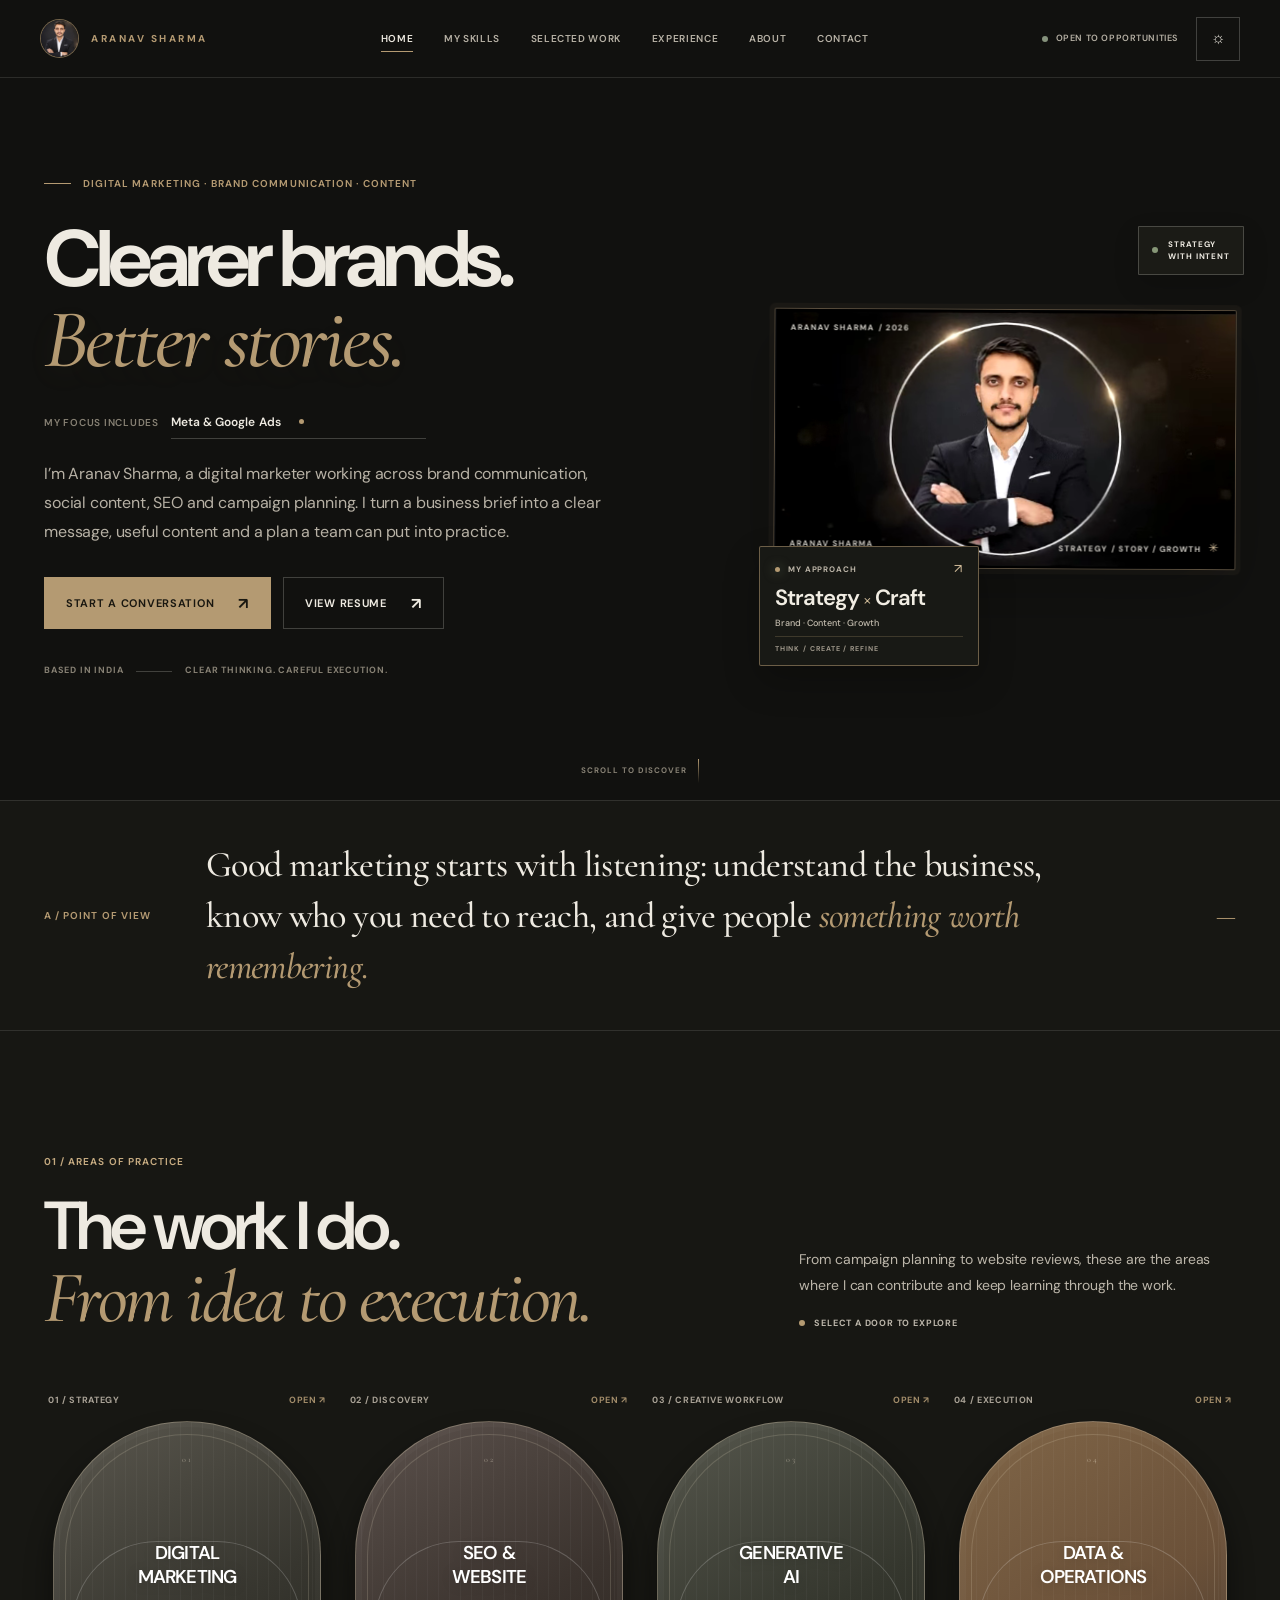
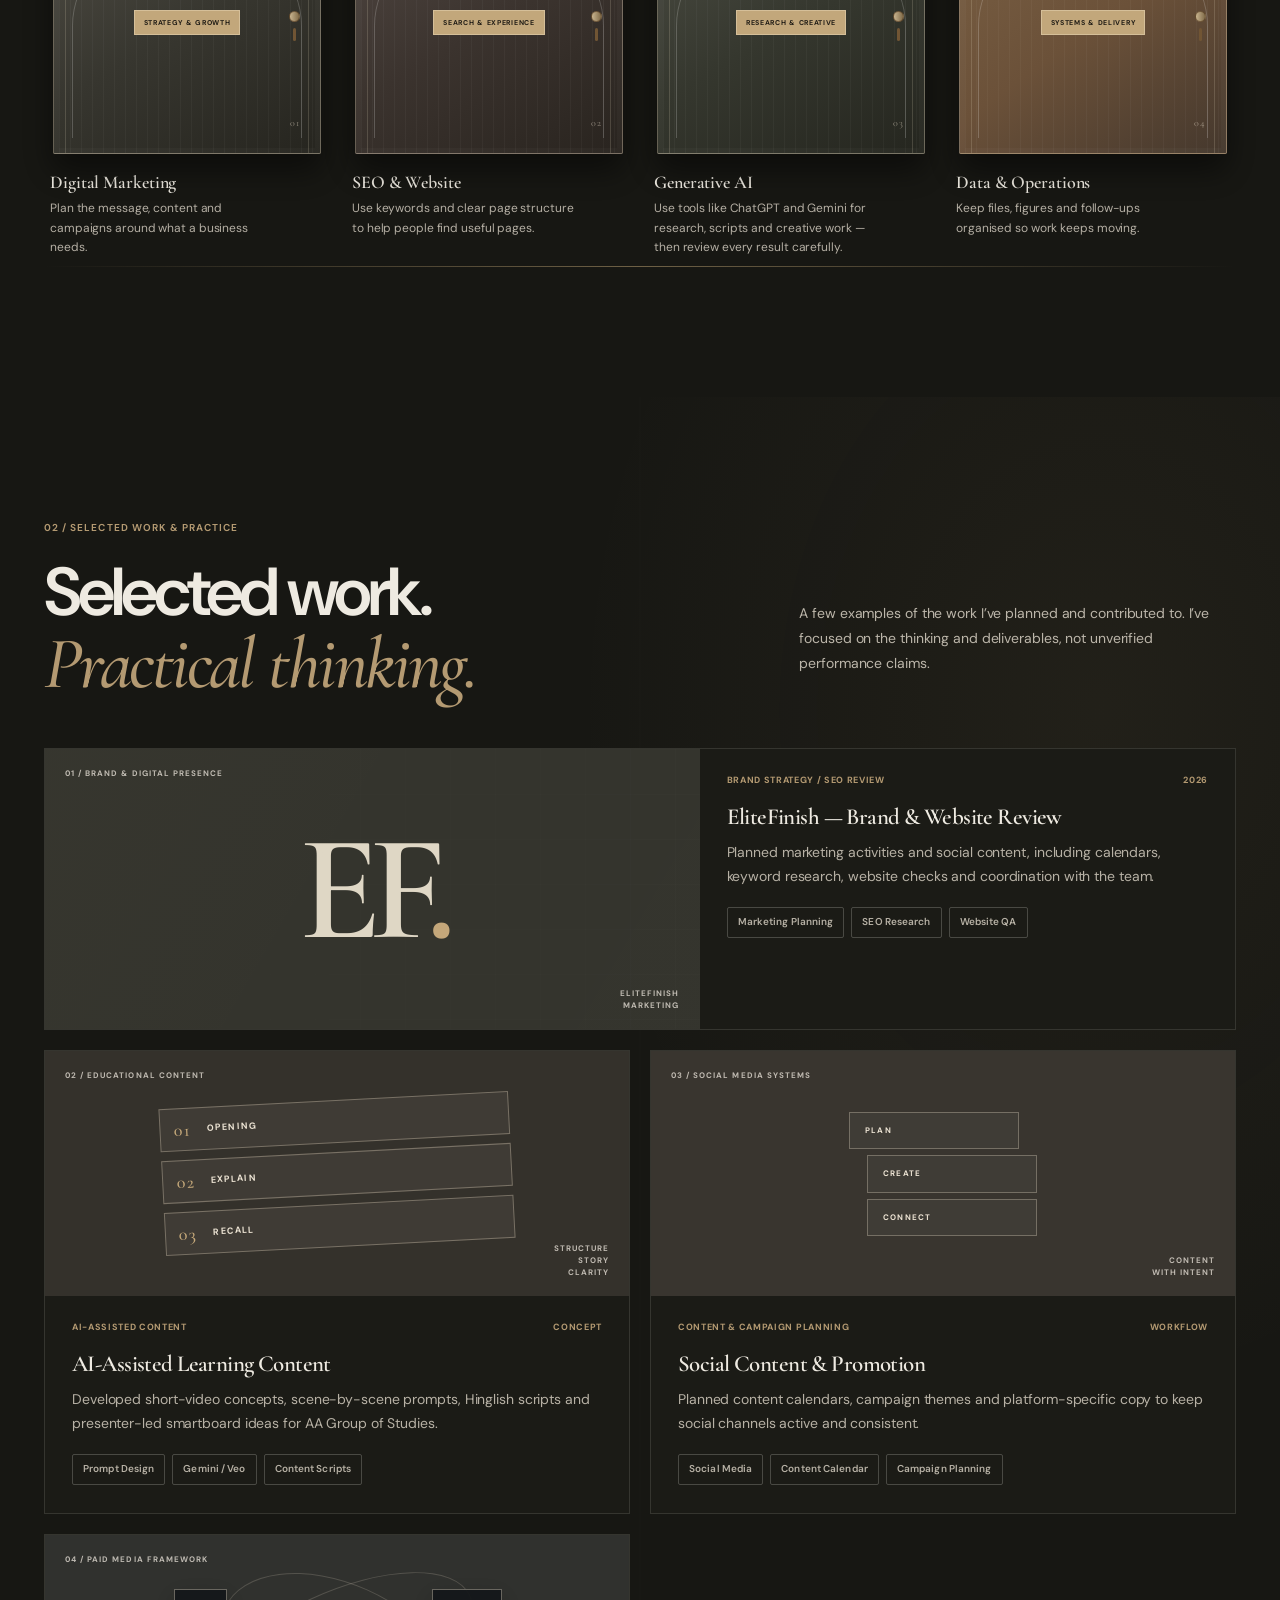
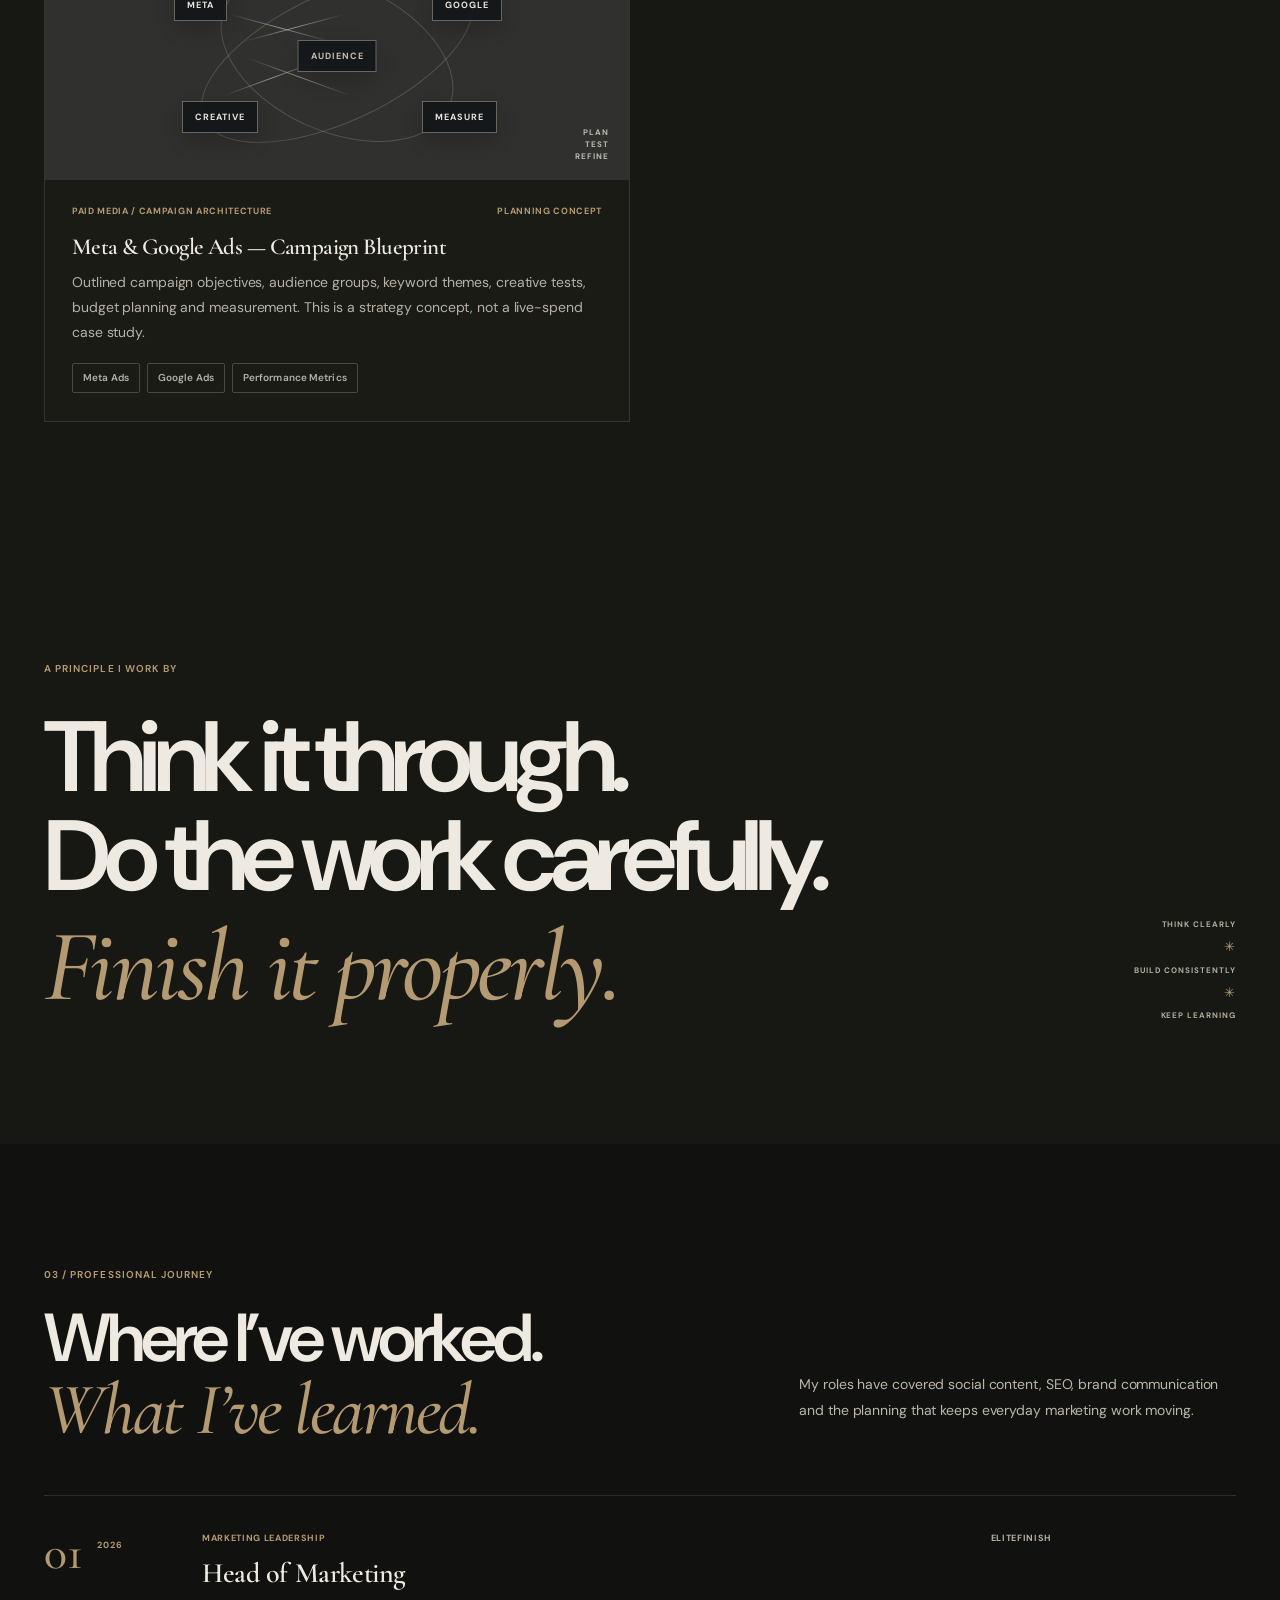
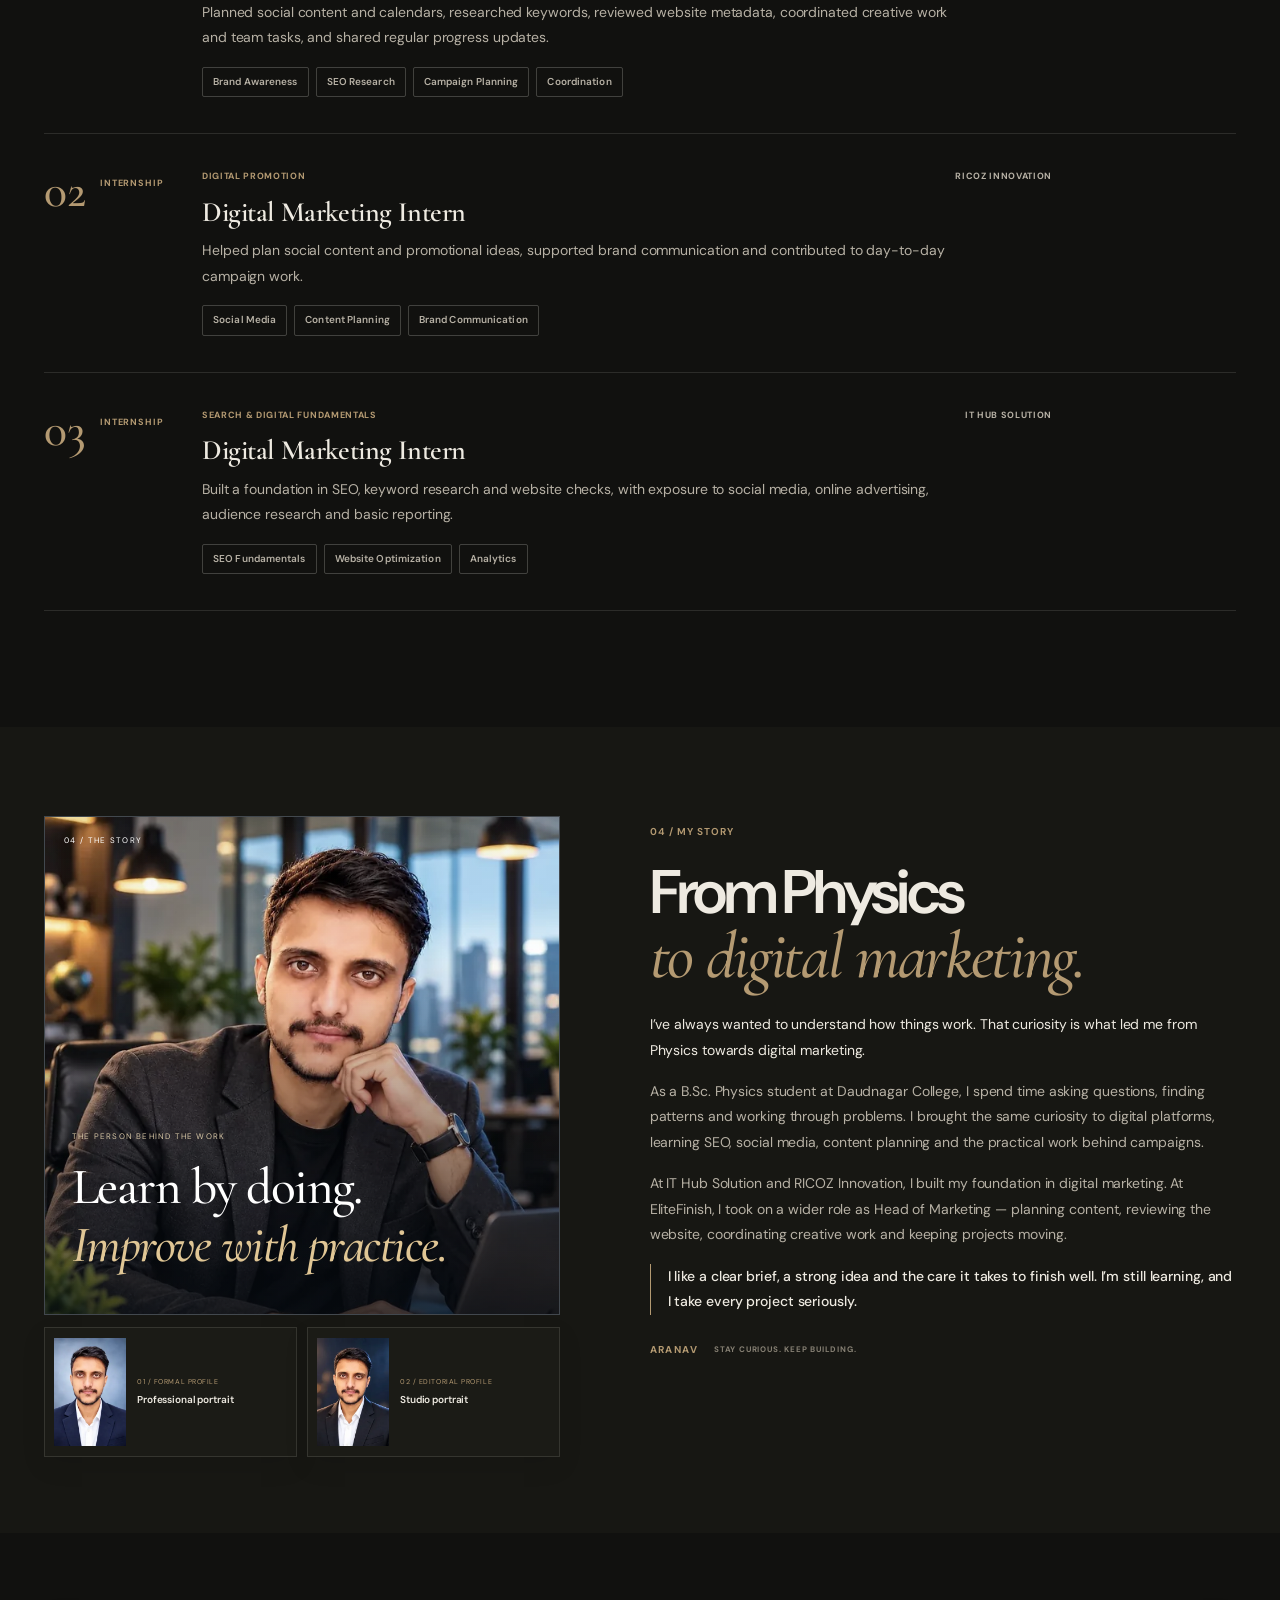
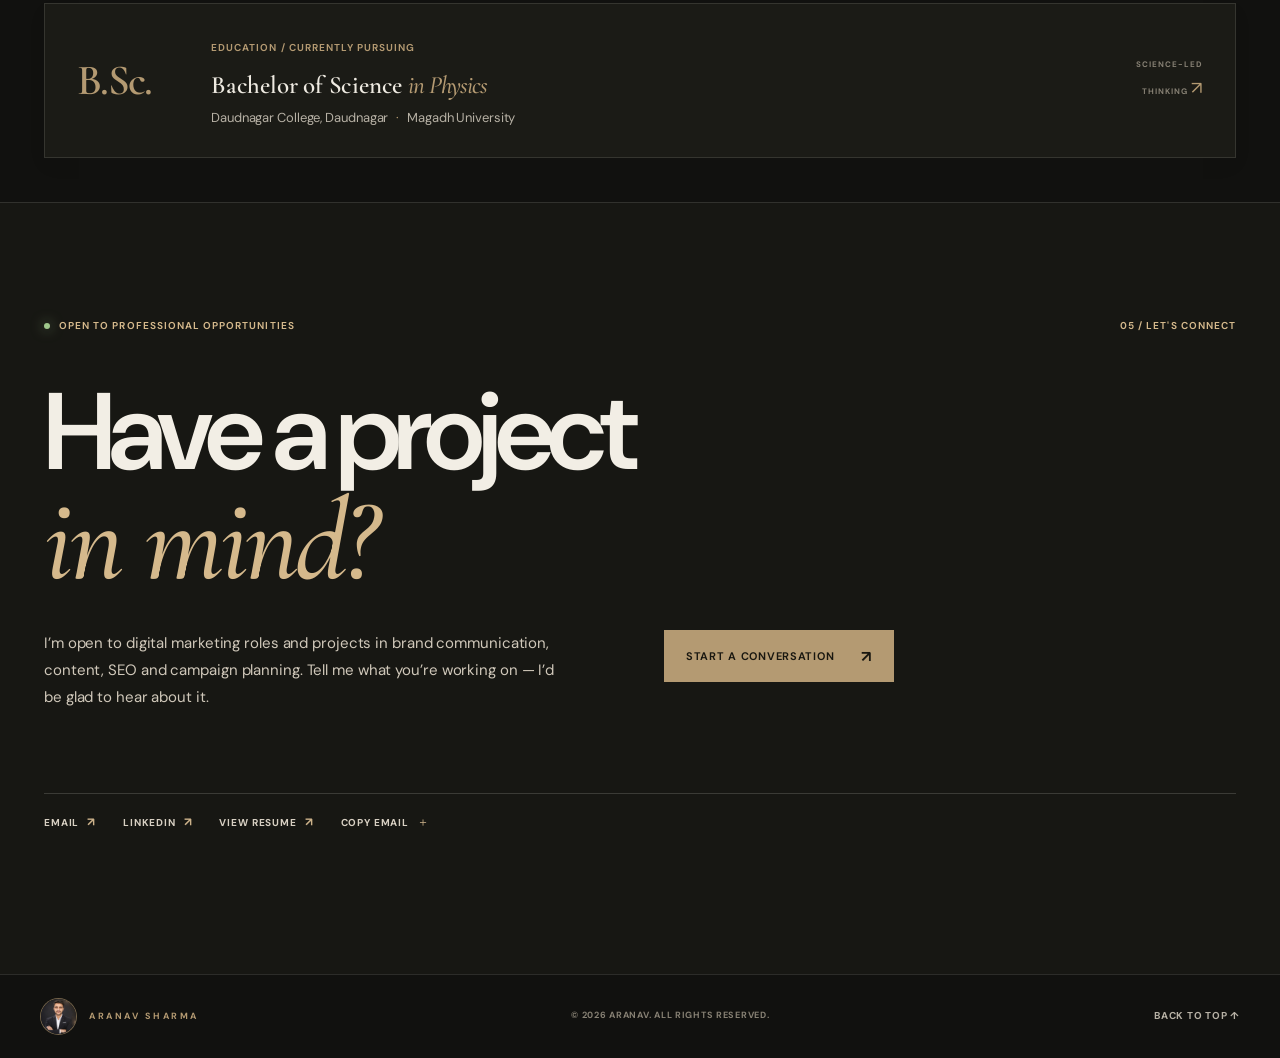
==== commit b882a1c3: "V16" ====
--- a/index.html
+++ b/index.html
@@ -3,71 +3,76 @@
 <head>
   <meta charset="utf-8">
   <meta name="viewport" content="width=device-width, initial-scale=1, viewport-fit=cover">
-  <meta name="theme-color" content="#11120f">
-  <meta name="description" content="Aranav Sharma is a digital marketing professional focused on brand strategy, SEO, social content, paid-media planning and thoughtful digital execution. Explore selected work and professional experience.">
-  <meta property="og:title" content="Aranav Sharma — Digital Marketing & Brand Strategy">
-  <meta property="og:description" content="Brand strategy, SEO, content systems and digital marketing. Explore Aranav Sharma’s selected work, capabilities and professional journey.">
+  <meta name="theme-color" content="#11110f">
+  <meta name="description" content="Aranav Sharma is a digital marketing professional working across brand communication, social content, SEO and campaign planning. View selected work, experience and skills.">
+  <meta property="og:title" content="Aranav Sharma — Digital Marketing Portfolio">
+  <meta property="og:description" content="Selected work and experience across brand communication, social content, SEO and digital campaign planning.">
   <meta property="og:type" content="website">
   <meta property="og:url" content="https://aranavas.github.io/Aranav-Digital-Portfolio/">
-  <meta property="og:image" content="https://aranavas.github.io/Aranav-Digital-Portfolio/assets/photos/aranav-cinematic-logo-still.webp">
+  <meta property="og:image" content="https://aranavas.github.io/Aranav-Digital-Portfolio/assets/photos/hero-office.webp">
   <meta name="twitter:card" content="summary_large_image">
-  <meta name="twitter:title" content="Aranav Sharma — Digital Marketing & Brand Strategy">
-  <meta name="twitter:description" content="A portfolio of brand strategy, SEO, digital marketing, content and professional experience.">
-  <meta name="twitter:image" content="https://aranavas.github.io/Aranav-Digital-Portfolio/assets/photos/aranav-cinematic-logo-still.webp">
+  <meta name="twitter:title" content="Aranav Sharma — Digital Marketing Portfolio">
+  <meta name="twitter:description" content="Selected work and experience across brand communication, social content, SEO and digital campaign planning.">
+  <meta name="twitter:image" content="https://aranavas.github.io/Aranav-Digital-Portfolio/assets/photos/hero-office.webp">
   <meta name="robots" content="index, follow, max-image-preview:large">
   <link rel="canonical" href="https://aranavas.github.io/Aranav-Digital-Portfolio/">
-  <title>Aranav Sharma — Digital Marketing & Brand Strategy Portfolio</title>
+  <title>Aranav Sharma — Digital Marketing Portfolio</title>
   <link rel="icon" href="assets/favicon.svg" type="image/svg+xml">
   <link rel="preconnect" href="https://fonts.googleapis.com">
   <link rel="preconnect" href="https://fonts.gstatic.com" crossorigin>
-  <link href="https://fonts.googleapis.com/css2?family=DM+Mono:wght@400;500&family=Manrope:wght@400;500;600;700;800&family=Cormorant+Garamond:ital,wght@0,500;0,600;1,500;1,600&display=swap" rel="stylesheet">
+  <link href="https://fonts.googleapis.com/css2?family=DM+Sans:wght@400;500;600;700&family=Cormorant+Garamond:ital,wght@0,500;0,600;1,500;1,600&display=swap" rel="stylesheet">
   <link rel="preload" as="image" href="assets/photos/aranav-cinematic-logo-still.webp" fetchpriority="high">
-  <link rel="stylesheet" href="styles.css">
-  <link rel="stylesheet" href="cinematic-v12.css">
-  <link rel="stylesheet" href="cinematic-v13.css">
-  <link rel="stylesheet" href="cinematic-v14.css">
+  <link rel="stylesheet" href="portfolio-v15.css">
   <script>
-    document.documentElement.classList.add('js');
     try { const storedTheme = localStorage.getItem('aranav-portfolio-theme'); document.documentElement.dataset.theme = storedTheme === 'light' ? 'light' : 'dark'; }
     catch (_) { document.documentElement.dataset.theme = 'dark'; }
     const selectedTheme = document.documentElement.dataset.theme;
     const themeColor = document.querySelector('meta[name="theme-color"]');
-    if (themeColor) themeColor.content = selectedTheme === 'light' ? '#ffffff' : '#0b1018';
+    if (themeColor) themeColor.content = selectedTheme === 'light' ? '#f3efe7' : '#11110f';
   </script>
 </head>
 <body>
   <a class="skip-link" href="#main-content">Skip to content</a>
-  <div class="preloader" aria-hidden="true"><div class="preloader-mark"><img class="preloader-logo" src="assets/photos/aranav-brand-mark.webp" alt=""></div><div class="preloader-line"><i></i></div><small>ARANAV SHARMA · PERSONAL PORTFOLIO</small></div>
+  <div class="preloader" aria-hidden="true"><div class="preloader-mark"><img class="preloader-logo" src="assets/photos/aranav-brand-mark.webp" alt="" width="360" height="360" decoding="async"></div><div class="preloader-line"><i></i></div><small>ARANAV SHARMA · PERSONAL PORTFOLIO</small></div>
   <div class="ambient ambient-one" aria-hidden="true"></div><div class="ambient ambient-two" aria-hidden="true"></div>
   <header class="header">
-    <a class="brand" href="#home" aria-label="Aranav, home"><img class="brand-logo" src="assets/photos/aranav-brand-mark.webp" alt=""><span class="brand-wordmark">ARANAV</span></a>
+    <a class="brand" href="#home" aria-label="Aranav Sharma, home"><img class="brand-logo" src="assets/photos/aranav-brand-mark.webp" alt="" width="360" height="360" decoding="async"><span class="brand-wordmark">ARANAV SHARMA</span></a>
     <button class="menu-toggle" type="button" aria-expanded="false" aria-controls="site-nav" aria-label="Open menu"><i></i><i></i></button>
     <nav class="nav" id="site-nav" aria-label="Main navigation">
       <a href="#home" class="nav-link is-active">Home</a>
       <a href="#expertise" class="nav-link">My skills</a>
       <a href="#work" class="nav-link">Selected work</a>
-      <a href="#journey" class="nav-link">My journey</a>
+      <a href="#journey" class="nav-link">Experience</a>
       <a href="#about" class="nav-link">About</a>
       <a href="#contact" class="nav-link">Contact</a>
     </nav>
-    <div class="header-right"><span class="availability"><i></i> OPEN TO OPPORTUNITIES</span><button class="theme-toggle" type="button" aria-label="Toggle dark and white-red theme" aria-pressed="false"><span>◐</span></button></div>
+    <div class="header-right"><span class="availability"><i></i> OPEN TO OPPORTUNITIES</span><button class="theme-toggle" type="button" aria-label="Switch to light theme" aria-pressed="false" title="Switch to light theme"><span aria-hidden="true">◐</span></button></div>
   </header>
 
   <main id="main-content">
     <section class="hero page-wrap" id="home">
       <div class="hero-main">
-        <div class="micro-label reveal"><span class="micro-line"></span> DIGITAL MARKETING · BRAND STRATEGY · CONTENT · GROWTH</div>
-        <h1 class="hero-title reveal">Good ideas need<br><em>great execution.</em></h1>
-        <div class="hero-role reveal"><span class="role-prefix">I work at the intersection of</span><span class="role-window"><span id="role-text">Digital Marketing</span><b aria-hidden="true"></b></span></div>
-        <p class="hero-description reveal">I’m Aranav Sharma — a digital marketing professional focused on brand strategy, SEO, social content and paid-media planning. I bring clear thinking and careful execution to the work, using technology where it adds real value.</p>
+        <div class="micro-label reveal"><span class="micro-line"></span> DIGITAL MARKETING · BRAND COMMUNICATION · CONTENT</div>
+        <h1 class="hero-title reveal">Clearer brands.<br><em>Better stories.</em></h1>
+        <div class="hero-role reveal"><span class="role-prefix">MY FOCUS INCLUDES</span><span class="role-window"><span id="role-text">Digital Marketing</span><b aria-hidden="true"></b></span></div>
+        <p class="hero-description reveal">I’m Aranav Sharma, a digital marketer working across brand communication, social content, SEO and campaign planning. I turn a business brief into a clear message, useful content and a plan a team can put into practice.</p>
         <div class="hero-actions reveal">
           <button class="btn btn-primary js-contact-open" type="button"><span>Start a conversation</span><i>↗</i></button>
           <a class="btn btn-quiet" href="assets/Aranav-Resume.pdf" target="_blank" rel="noopener"><span>View resume</span><i>↗</i></a>
         </div>
-        <div class="hero-foot reveal"><span>BASED IN INDIA</span><span class="hero-foot-rule"></span><span>CURIOUS BY NATURE. PRECISE BY PRACTICE.</span></div>
+        <div class="hero-foot reveal"><span>BASED IN INDIA</span><span class="hero-foot-rule"></span><span>CLEAR THINKING. CAREFUL EXECUTION.</span></div>
       </div>
       <div class="hero-visual reveal">
-        <div class="hero-image-frame"><video class="hero-mark-video" muted loop playsinline preload="none" poster="assets/photos/aranav-cinematic-logo-still.webp" aria-hidden="true"><source data-src="assets/photos/aranav-cinematic-logo.webm" type="video/webm"><source data-src="assets/photos/aranav-cinematic-logo.mp4" type="video/mp4"></video><div class="image-vignette"></div><div class="image-index">PROFILE / 2026</div><div class="image-bottom"><span>ARANAV SHARMA</span><span>STRATEGY / STORY / GROWTH <b>✳</b></span></div></div>
+        <div class="hero-image-frame">
+          <video class="hero-mark-video" muted loop playsinline preload="none" poster="assets/photos/aranav-cinematic-logo-still.webp" aria-label="Animated Aranav Sharma signature logo">
+            <source data-src="assets/photos/aranav-cinematic-logo.webm" type="video/webm">
+            <source data-src="assets/photos/aranav-cinematic-logo.mp4" type="video/mp4">
+            <img src="assets/photos/aranav-cinematic-logo-still.webp" alt="Aranav Sharma signature logo" width="640" height="360" fetchpriority="high">
+          </video>
+          <div class="image-vignette" aria-hidden="true"></div>
+          <div class="image-index">ARANAV SHARMA / 2026</div>
+          <div class="image-bottom"><span>ARANAV SHARMA</span><span>STRATEGY / STORY / GROWTH <b>✳</b></span></div>
+        </div>
         <div class="visual-note note-top"><span class="note-dot"></span><span>STRATEGY<br>WITH INTENT</span></div>
         <a class="hero-ability-card" href="#expertise" aria-label="Explore Aranav's skills and professional capabilities">
           <span class="ability-card-top"><i></i> MY APPROACH <b>↗</b></span>
@@ -76,16 +81,16 @@
           <span class="ability-card-foot">THINK / CREATE / REFINE</span>
         </a>
       </div>
-      <div class="hero-scroll"><span>SCROLL TO DISCOVER</span><i></i></div>
+      <div class="hero-scroll" aria-hidden="true"><span>SCROLL TO DISCOVER</span><i></i></div>
     </section>
 
     <section class="intro-band">
-      <div class="page-wrap intro-inner"><span class="section-index">A / MY APPROACH</span><p class="intro-statement">Good marketing is not noise. It's <em>the right message</em>, in the right place, with a reason to remember.</p><span class="intro-mark">✳</span></div>
+      <div class="page-wrap intro-inner"><span class="section-index">A / POINT OF VIEW</span><p class="intro-statement">Good marketing starts with listening: understand the business, know who you need to reach, and give people <em>something worth remembering.</em></p><span class="intro-mark">—</span></div>
     </section>
 
     <section class="expertise section-pad" id="expertise">
       <div class="page-wrap">
-        <div class="section-heading reveal"><div><span class="section-index">01 / EXPLORE THE TOOLKIT</span><h2>Magic happens<br><em>behind the doors.</em></h2></div><div class="heading-aside"><p>Every door opens into a different part of my skill set. Step inside to explore the tools, thinking and practical capabilities behind the work.</p><span class="heading-hint"><i></i> SELECT A DOOR TO EXPLORE</span></div></div>
+        <div class="section-heading reveal"><div><span class="section-index">01 / AREAS OF PRACTICE</span><h2>The work I do.<br><em>From idea to execution.</em></h2></div><div class="heading-aside"><p>From campaign planning to website reviews, these are the areas where I can contribute and keep learning through the work.</p><span class="heading-hint"><i></i> SELECT A DOOR TO EXPLORE</span></div></div>
         <div class="doors-stage" id="doors-stage" aria-label="Interactive skill doors">
           <div class="doors-floor" aria-hidden="true"></div>
           <article class="skill-door door-blue reveal" data-door="marketing">
@@ -93,28 +98,28 @@
             <button class="door-button" type="button" aria-expanded="false" aria-controls="skill-detail" aria-label="Open Digital Marketing skills">
               <span class="door-portal" aria-hidden="true"></span><span class="door-arch"><span class="door-inner-rim"></span><span class="door-grooves"></span><span class="door-number">01</span><span class="door-title">DIGITAL<br>MARKETING</span><span class="door-plate">STRATEGY & GROWTH</span><span class="door-handle"></span><span class="door-keyhole"></span><span class="door-bottom-number">01</span></span>
             </button>
-            <div class="door-caption"><h3>Digital Marketing</h3><p>Make brands clear, consistent and memorable.</p></div>
+            <div class="door-caption"><h3>Digital Marketing</h3><p>Plan the message, content and campaigns around what a business needs.</p></div>
           </article>
           <article class="skill-door door-violet reveal" data-door="seo">
             <div class="door-meta"><span>02 / DISCOVERY</span><span class="door-open-hint">OPEN ↗</span></div>
             <button class="door-button" type="button" aria-expanded="false" aria-controls="skill-detail" aria-label="Open SEO and Website skills">
               <span class="door-portal" aria-hidden="true"></span><span class="door-arch"><span class="door-inner-rim"></span><span class="door-grooves"></span><span class="door-number">02</span><span class="door-title">SEO &<br>WEBSITE</span><span class="door-plate">SEARCH & EXPERIENCE</span><span class="door-handle"></span><span class="door-keyhole"></span><span class="door-bottom-number">02</span></span>
             </button>
-            <div class="door-caption"><h3>SEO & Website</h3><p>Help the right audience find the right information.</p></div>
+            <div class="door-caption"><h3>SEO & Website</h3><p>Use keywords and clear page structure to help people find useful pages.</p></div>
           </article>
           <article class="skill-door door-green reveal" data-door="ai">
-            <div class="door-meta"><span>03 / INNOVATION</span><span class="door-open-hint">OPEN ↗</span></div>
+            <div class="door-meta"><span>03 / CREATIVE WORKFLOW</span><span class="door-open-hint">OPEN ↗</span></div>
             <button class="door-button" type="button" aria-expanded="false" aria-controls="skill-detail" aria-label="Open AI and Generative AI skills">
-              <span class="door-portal" aria-hidden="true"></span><span class="door-arch"><span class="door-inner-rim"></span><span class="door-grooves"></span><span class="door-number">03</span><span class="door-title">AI &<br>GEN AI</span><span class="door-plate">INTELLIGENCE & IDEAS</span><span class="door-handle"></span><span class="door-keyhole"></span><span class="door-bottom-number">03</span></span>
-            </button>
-            <div class="door-caption"><h3>AI & Generative AI</h3><p>Use new tools to think, create and work smarter.</p></div>
+              <span class="door-portal" aria-hidden="true"></span><span class="door-arch"><span class="door-inner-rim"></span><span class="door-grooves"></span><span class="door-number">03</span><span class="door-title">GENERATIVE<br>AI</span><span class="door-plate">RESEARCH & CREATIVE</span><span class="door-handle"></span><span class="door-keyhole"></span><span class="door-bottom-number">03</span></span>
+            </button>
+            <div class="door-caption"><h3>Generative AI</h3><p>Use tools like ChatGPT and Gemini for research, scripts and creative work — then review every result carefully.</p></div>
           </article>
           <article class="skill-door door-amber reveal" data-door="operations">
             <div class="door-meta"><span>04 / EXECUTION</span><span class="door-open-hint">OPEN ↗</span></div>
             <button class="door-button" type="button" aria-expanded="false" aria-controls="skill-detail" aria-label="Open Data and Digital Operations skills">
               <span class="door-portal" aria-hidden="true"></span><span class="door-arch"><span class="door-inner-rim"></span><span class="door-grooves"></span><span class="door-number">04</span><span class="door-title">DATA &<br>OPERATIONS</span><span class="door-plate">SYSTEMS & DELIVERY</span><span class="door-handle"></span><span class="door-keyhole"></span><span class="door-bottom-number">04</span></span>
             </button>
-            <div class="door-caption"><h3>Data & Operations</h3><p>Turn information into reliable, organised action.</p></div>
+            <div class="door-caption"><h3>Data & Operations</h3><p>Keep files, figures and follow-ups organised so work keeps moving.</p></div>
           </article>
         </div>
         <section class="skill-detail" id="skill-detail" aria-live="polite" aria-label="Selected skill details" hidden>
@@ -123,32 +128,32 @@
             <div class="detail-copy"><span class="section-index" id="detail-kicker">SKILL AREA / STRATEGY</span><h3 id="detail-title" tabindex="-1">Digital Marketing</h3><p id="detail-intro"></p><div class="detail-tags" id="detail-tags"></div><div class="detail-divider"></div><h4>HOW I PUT IT INTO PRACTICE</h4><ul class="detail-list" id="detail-list"></ul><div class="detail-platforms" id="detail-platforms" hidden aria-label="Paid advertising platform skills"></div><div class="detail-tools"><span>TOOLS & WORKFLOWS</span><p id="detail-tools"></p></div></div>
             <aside class="detail-aside"><div class="detail-visual-icon" id="detail-symbol">✳</div><span class="detail-aside-label">THE THINKING BEHIND THE WORK</span><p id="detail-quote"></p><div class="detail-aside-rule"></div><span class="detail-aside-foot">PLAN WITH PURPOSE<br>EXECUTE WITH CARE<br>LEARN CONTINUOUSLY</span></aside>
           </div>
-          <div class="detail-bottom"><span>ARANAV / DIGITAL MARKETING & AI</span><button class="detail-next" type="button">NEXT SKILL <span>↗</span></button></div>
+          <div class="detail-bottom"><span>ARANAV / DIGITAL PRACTICE</span><button class="detail-next" type="button">NEXT SKILL <span>↗</span></button></div>
         </section>
       </div>
     </section>
 
     <section class="work section-pad" id="work">
       <div class="page-wrap">
-        <div class="section-heading reveal"><div><span class="section-index">02 / SELECTED WORK & PRACTICE</span><h2>Ideas put<br><em>into motion.</em></h2></div><div class="heading-aside"><p>A selection of areas where I have contributed, researched or developed practical concepts. I focus on the process, not inflated numbers.</p></div></div>
+        <div class="section-heading reveal"><div><span class="section-index">02 / SELECTED WORK & PRACTICE</span><h2>Selected work.<br><em>Practical thinking.</em></h2></div><div class="heading-aside"><p>A few examples of the work I’ve planned and contributed to. I’ve focused on the thinking and deliverables, not unverified performance claims.</p></div></div>
         <div class="work-grid">
-          <article class="work-card work-wide reveal"><div class="work-card-visual visual-elite"><span class="visual-label">01 / BRAND & DIGITAL PRESENCE</span><div class="visual-large-type">EF<span>.</span></div><div class="visual-grid-lines"></div><span class="visual-stamp">ELITEFINISH<br>MARKETING</span></div><div class="work-card-copy"><div class="work-meta"><span>BRAND STRATEGY / SEO REVIEW</span><span>2026</span></div><h3>EliteFinish — Brand & Website Review</h3><p>Marketing planning, social media direction, content calendars, keyword research, website metadata checks and team coordination.</p><div class="work-tags"><span>Marketing Planning</span><span>SEO Research</span><span>Website QA</span></div></div></article>
-          <article class="work-card reveal"><div class="work-card-visual visual-ai"><span class="visual-label">02 / GENERATIVE AI CONCEPTS</span><div class="ai-orbit"><b>AI</b><i></i><i></i><i></i></div><span class="visual-stamp">IDEAS TO<br>STORYBOARDS</span></div><div class="work-card-copy"><div class="work-meta"><span>AI-ASSISTED CONTENT</span><span>CONCEPT</span></div><h3>AI Learning Content Concepts</h3><p>Educational short-video ideas, scene-by-scene prompts, Hinglish scripts and presenter-led smartboard concepts for AA Group of Studies.</p><div class="work-tags"><span>Prompt Design</span><span>Gemini / Veo</span><span>Content Scripts</span></div></div></article>
-          <article class="work-card reveal"><div class="work-card-visual visual-social"><span class="visual-label">03 / SOCIAL MEDIA SYSTEMS</span><div class="social-stack"><i>PLAN</i><i>CREATE</i><i>CONNECT</i></div><span class="visual-stamp">CONTENT<br>WITH INTENT</span></div><div class="work-card-copy"><div class="work-meta"><span>CONTENT & CAMPAIGN PLANNING</span><span>WORKFLOW</span></div><h3>Social Content & Promotion</h3><p>Content calendar planning, campaign ideas, platform-specific messaging, promotional concepts and coordinated deliverables.</p><div class="work-tags"><span>Social Media</span><span>Content Calendar</span><span>Campaign Planning</span></div></div></article>
-          <article class="work-card reveal"><div class="work-card-visual visual-paid"><span class="visual-label">04 / PAID MEDIA FRAMEWORK</span><div class="paid-media-map"><span class="paid-node node-meta">META</span><span class="paid-node node-google">GOOGLE</span><span class="paid-node node-audience">AUDIENCE</span><span class="paid-node node-creative">CREATIVE</span><span class="paid-node node-measure">MEASURE</span><i class="paid-link link-one"></i><i class="paid-link link-two"></i><i class="paid-link link-three"></i><i class="paid-link link-four"></i></div><span class="visual-stamp">PLAN<br>TEST<br>REFINE</span></div><div class="work-card-copy"><div class="work-meta"><span>PAID MEDIA / CAMPAIGN ARCHITECTURE</span><span>PLANNING CONCEPT</span></div><h3>Meta & Google Ads — Campaign Blueprint</h3><p>A planning framework for campaign objectives, audience and keyword strategy, ad creative variations, budget structure and performance measurement. Presented as a planning concept, not as a claim of live ad-spend results.</p><div class="work-tags"><span>Meta Ads</span><span>Google Ads</span><span>Performance Metrics</span></div></div></article>
-        </div>
-      </div>
-    </section>
-
-    <section class="statement section-pad"><div class="page-wrap statement-inner reveal"><span class="section-index">A PRINCIPLE I WORK BY</span><h2>Stay curious.<br><em>Make it useful.</em><br>Make it better.</h2><div class="statement-side"><span>THINK CLEARLY</span><i>✳</i><span>BUILD CONSISTENTLY</span><i>✳</i><span>KEEP LEARNING</span></div></div></section>
+          <article class="work-card work-wide reveal"><div class="work-card-visual visual-elite"><span class="visual-label">01 / BRAND & DIGITAL PRESENCE</span><div class="visual-large-type">EF<span>.</span></div><div class="visual-grid-lines"></div><span class="visual-stamp">ELITEFINISH<br>MARKETING</span></div><div class="work-card-copy"><div class="work-meta"><span>BRAND STRATEGY / SEO REVIEW</span><span>2026</span></div><h3>EliteFinish — Brand & Website Review</h3><p>Planned marketing activities and social content, including calendars, keyword research, website checks and coordination with the team.</p><div class="work-tags"><span>Marketing Planning</span><span>SEO Research</span><span>Website QA</span></div></div></article>
+          <article class="work-card reveal"><div class="work-card-visual visual-education"><span class="visual-label">02 / EDUCATIONAL CONTENT</span><div class="storyboard-sheet"><span><b>01</b> OPENING</span><span><b>02</b> EXPLAIN</span><span><b>03</b> RECALL</span></div><span class="visual-stamp">STRUCTURE<br>STORY<br>CLARITY</span></div><div class="work-card-copy"><div class="work-meta"><span>AI-ASSISTED CONTENT</span><span>CONCEPT</span></div><h3>AI-Assisted Learning Content</h3><p>Developed short-video concepts, scene-by-scene prompts, Hinglish scripts and presenter-led smartboard ideas for AA Group of Studies.</p><div class="work-tags"><span>Prompt Design</span><span>Gemini / Veo</span><span>Content Scripts</span></div></div></article>
+          <article class="work-card reveal"><div class="work-card-visual visual-social"><span class="visual-label">03 / SOCIAL MEDIA SYSTEMS</span><div class="social-stack"><i>PLAN</i><i>CREATE</i><i>CONNECT</i></div><span class="visual-stamp">CONTENT<br>WITH INTENT</span></div><div class="work-card-copy"><div class="work-meta"><span>CONTENT & CAMPAIGN PLANNING</span><span>WORKFLOW</span></div><h3>Social Content & Promotion</h3><p>Planned content calendars, campaign themes and platform-specific copy to keep social channels active and consistent.</p><div class="work-tags"><span>Social Media</span><span>Content Calendar</span><span>Campaign Planning</span></div></div></article>
+          <article class="work-card reveal"><div class="work-card-visual visual-paid"><span class="visual-label">04 / PAID MEDIA FRAMEWORK</span><div class="paid-media-map"><span class="paid-node node-meta">META</span><span class="paid-node node-google">GOOGLE</span><span class="paid-node node-audience">AUDIENCE</span><span class="paid-node node-creative">CREATIVE</span><span class="paid-node node-measure">MEASURE</span><i class="paid-link link-one"></i><i class="paid-link link-two"></i><i class="paid-link link-three"></i><i class="paid-link link-four"></i></div><span class="visual-stamp">PLAN<br>TEST<br>REFINE</span></div><div class="work-card-copy"><div class="work-meta"><span>PAID MEDIA / CAMPAIGN ARCHITECTURE</span><span>PLANNING CONCEPT</span></div><h3>Meta & Google Ads — Campaign Blueprint</h3><p>Outlined campaign objectives, audience groups, keyword themes, creative tests, budget planning and measurement. This is a strategy concept, not a live-spend case study.</p><div class="work-tags"><span>Meta Ads</span><span>Google Ads</span><span>Performance Metrics</span></div></div></article>
+        </div>
+      </div>
+    </section>
+
+    <section class="statement section-pad"><div class="page-wrap statement-inner reveal"><span class="section-index">A PRINCIPLE I WORK BY</span><h2>Think it through.<br>Do the work carefully.<br><em>Finish it properly.</em></h2><div class="statement-side"><span>THINK CLEARLY</span><i>✳</i><span>BUILD CONSISTENTLY</span><i>✳</i><span>KEEP LEARNING</span></div></div></section>
 
     <section class="journey section-pad" id="journey">
       <div class="page-wrap">
-        <div class="section-heading reveal"><div><span class="section-index">03 / PROFESSIONAL JOURNEY</span><h2>Built through<br><em>real experience.</em></h2></div><div class="heading-aside"><p>Each experience has helped me strengthen a different part of the process — from digital fundamentals to planning and team coordination.</p></div></div>
+        <div class="section-heading reveal"><div><span class="section-index">03 / PROFESSIONAL JOURNEY</span><h2>Where I’ve worked.<br><em>What I’ve learned.</em></h2></div><div class="heading-aside"><p>My roles have covered social content, SEO, brand communication and the planning that keeps everyday marketing work moving.</p></div></div>
         <div class="timeline">
-          <article class="timeline-item reveal"><div class="timeline-side"><span>01</span><small>2026</small></div><div class="timeline-content"><div class="timeline-top"><span>MARKETING LEADERSHIP</span><span>ELITEFINISH</span></div><h3>Head of Marketing</h3><p>Planned social media activities and content calendars, conducted SEO and keyword research, reviewed website metadata, coordinated creative work and team tasks, and prepared progress updates and marketing plans.</p><div class="timeline-tags"><span>Brand Awareness</span><span>SEO Research</span><span>Campaign Planning</span><span>Coordination</span></div></div></article>
-          <article class="timeline-item reveal"><div class="timeline-side"><span>02</span><small>INTERNSHIP</small></div><div class="timeline-content"><div class="timeline-top"><span>DIGITAL PROMOTION</span><span>RICOZ INNOVATION</span></div><h3>Digital Marketing Intern</h3><p>Supported social media marketing, digital promotion and online brand communication. Assisted with content planning, creative campaign development and day-to-day marketing execution.</p><div class="timeline-tags"><span>Social Media</span><span>Content Planning</span><span>Brand Communication</span></div></div></article>
-          <article class="timeline-item reveal"><div class="timeline-side"><span>03</span><small>INTERNSHIP</small></div><div class="timeline-content"><div class="timeline-top"><span>SEARCH & DIGITAL FUNDAMENTALS</span><span>IT HUB SOLUTION</span></div><h3>Digital Marketing Intern</h3><p>Worked on SEO fundamentals, keyword research and website optimization. Gained exposure to social media marketing and online advertising, with support for audience research, analytics and reporting.</p><div class="timeline-tags"><span>SEO Fundamentals</span><span>Website Optimization</span><span>Analytics</span></div></div></article>
+          <article class="timeline-item reveal"><div class="timeline-side"><span>01</span><small>2026</small></div><div class="timeline-content"><div class="timeline-top"><span>MARKETING LEADERSHIP</span><span>ELITEFINISH</span></div><h3>Head of Marketing</h3><p>Planned social content and calendars, researched keywords, reviewed website metadata, coordinated creative work and team tasks, and shared regular progress updates.</p><div class="timeline-tags"><span>Brand Awareness</span><span>SEO Research</span><span>Campaign Planning</span><span>Coordination</span></div></div></article>
+          <article class="timeline-item reveal"><div class="timeline-side"><span>02</span><small>INTERNSHIP</small></div><div class="timeline-content"><div class="timeline-top"><span>DIGITAL PROMOTION</span><span>RICOZ INNOVATION</span></div><h3>Digital Marketing Intern</h3><p>Helped plan social content and promotional ideas, supported brand communication and contributed to day-to-day campaign work.</p><div class="timeline-tags"><span>Social Media</span><span>Content Planning</span><span>Brand Communication</span></div></div></article>
+          <article class="timeline-item reveal"><div class="timeline-side"><span>03</span><small>INTERNSHIP</small></div><div class="timeline-content"><div class="timeline-top"><span>SEARCH & DIGITAL FUNDAMENTALS</span><span>IT HUB SOLUTION</span></div><h3>Digital Marketing Intern</h3><p>Built a foundation in SEO, keyword research and website checks, with exposure to social media, online advertising, audience research and basic reporting.</p><div class="timeline-tags"><span>SEO Fundamentals</span><span>Website Optimization</span><span>Analytics</span></div></div></article>
         </div>
       </div>
     </section>
@@ -158,7 +163,7 @@
         <div class="story-visual-column reveal">
           <div class="story-image">
             <img src="assets/photos/working-desk.webp" srcset="assets/photos/working-desk-640.webp 640w, assets/photos/working-desk.webp 1024w" sizes="(max-width: 760px) calc(100vw - 36px), 520px" alt="Aranav in a professional workspace, working at a laptop" loading="lazy" fetchpriority="low" decoding="async" width="1024" height="1536">
-            <div class="story-image-overlay"><span>THE PERSON BEHIND THE PLAN</span><strong>Learning is<br><em>the advantage.</em></strong></div>
+            <div class="story-image-overlay"><span>THE PERSON BEHIND THE WORK</span><strong>Learn by doing.<br><em>Improve with practice.</em></strong></div>
             <div class="story-index">04 / THE STORY</div>
           </div>
           <div class="story-gallery" aria-label="Professional portrait gallery">
@@ -173,11 +178,11 @@
           </div>
         </div>
         <div class="story-copy">
-          <span class="section-index reveal">04 / MY STORY</span><h2 class="reveal">A curious mind.<br><em>A practical mindset.</em></h2>
-          <p class="story-lead reveal">My journey is shaped by a simple belief: you do not need to know everything to begin — you need the curiosity to learn and the discipline to keep going.</p>
-          <p class="reveal">As a B.Sc. Physics student, I am drawn to understanding how things work. That curiosity gradually found another direction in digital platforms, marketing and technology. I started building practical knowledge through SEO, social media, content planning and digital operations, then applied it through experiences at IT Hub Solution and RICOZ Innovation.</p>
-          <p class="reveal">Taking on the Head of Marketing role at EliteFinish gave me a wider view of how strategy, communication, creative work and coordination come together. I also explore emerging tools where they make research and content development more efficient, without losing the human judgement behind the work.</p>
-          <p class="story-close reveal">I am still learning, still building and still improving — with the intention of turning every opportunity into better work.</p>
+          <span class="section-index reveal">04 / MY STORY</span><h2 class="reveal">From Physics<br><em>to digital marketing.</em></h2>
+          <p class="story-lead reveal">I’ve always wanted to understand how things work. That curiosity is what led me from Physics towards digital marketing.</p>
+          <p class="reveal">As a B.Sc. Physics student at Daudnagar College, I spend time asking questions, finding patterns and working through problems. I brought the same curiosity to digital platforms, learning SEO, social media, content planning and the practical work behind campaigns.</p>
+          <p class="reveal">At IT Hub Solution and RICOZ Innovation, I built my foundation in digital marketing. At EliteFinish, I took on a wider role as Head of Marketing — planning content, reviewing the website, coordinating creative work and keeping projects moving.</p>
+          <p class="story-close reveal">I like a clear brief, a strong idea and the care it takes to finish well. I’m still learning, and I take every project seriously.</p>
           <div class="story-signature reveal"><span>ARANAV</span><i>STAY CURIOUS. KEEP BUILDING.</i></div>
         </div>
       </div>
@@ -188,21 +193,18 @@
     <section class="contact section-pad" id="contact">
       <div class="page-wrap">
         <div class="contact-top reveal"><span class="section-index"><i class="status-dot"></i> OPEN TO PROFESSIONAL OPPORTUNITIES</span><span class="section-index">05 / LET'S CONNECT</span></div>
-        <h2 class="contact-title reveal">Have an idea?<br><em>Let's make</em><br>it matter<span>.</span></h2>
-        <div class="contact-bottom reveal"><p>Whether it is a digital marketing role, a paid media opportunity, a brand growth project or a conversation about applied AI, I would be glad to connect.</p><button class="btn btn-primary js-contact-open" type="button"><span>Start a conversation</span><i>↗</i></button></div>
+        <h2 class="contact-title reveal">Have a project<br><em>in mind?</em></h2>
+        <div class="contact-bottom reveal"><p>I’m open to digital marketing roles and projects in brand communication, content, SEO and campaign planning. Tell me what you’re working on — I’d be glad to hear about it.</p><button class="btn btn-primary js-contact-open" type="button"><span>Start a conversation</span><i>↗</i></button></div>
         <div class="contact-links reveal"><a href="mailto:aranavprime@gmail.com">EMAIL <span>↗</span></a><a href="https://www.linkedin.com/in/aranav-sharma-161880443/" target="_blank" rel="noopener noreferrer">LINKEDIN <span>↗</span></a><a href="assets/Aranav-Resume.pdf" target="_blank" rel="noopener">VIEW RESUME <span>↗</span></a><button type="button" id="copy-email">COPY EMAIL <span>＋</span></button></div>
         <p class="copy-feedback" id="copy-feedback" role="status" aria-live="polite"></p>
       </div>
     </section>
   </main>
 
-  <footer class="footer"><a class="brand" href="#home" aria-label="Aranav, back to home"><img class="brand-logo" src="assets/photos/aranav-brand-mark.webp" alt=""><span class="brand-wordmark">ARANAV</span></a><span>© <b id="current-year">2026</b> ARANAV. ALL RIGHTS RESERVED.</span><button class="footer-back-to-top" type="button">BACK TO TOP ↑</button></footer>
+  <footer class="footer"><a class="brand" href="#home" aria-label="Aranav Sharma, back to home"><img class="brand-logo" src="assets/photos/aranav-brand-mark.webp" alt="" width="360" height="360" decoding="async"><span class="brand-wordmark">ARANAV SHARMA</span></a><span>© <b id="current-year">2026</b> ARANAV. ALL RIGHTS RESERVED.</span><button class="footer-back-to-top" type="button">BACK TO TOP ↑</button></footer>
   <button class="back-to-top" id="back-to-top" type="button" aria-label="Back to top" title="Back to top" aria-hidden="true" tabindex="-1"><span aria-hidden="true">↑</span></button>
 
-  <dialog class="contact-modal" id="contact-modal" aria-labelledby="modal-title"><div class="modal-inner"><div class="modal-top"><span>ARANAV / CONNECT</span><button type="button" class="modal-close" aria-label="Close dialog">×</button></div><span class="section-index">LET'S START WITH A CONVERSATION</span><h2 id="modal-title">Good things<br><em>start here.</em></h2><p>Choose the channel that works best for you. I look forward to hearing from you.</p><a class="modal-option" href="mailto:aranavprime@gmail.com?subject=Professional%20Opportunity%20-%20Aranav%20Sharma"><span><small>EMAIL</small><b>aranavprime@gmail.com</b></span><i>↗</i></a><a class="modal-option" href="https://www.linkedin.com/in/aranav-sharma-161880443/" target="_blank" rel="noopener noreferrer"><span><small>LINKEDIN</small><b>Connect professionally</b></span><i>↗</i></a><button class="modal-option" type="button" id="modal-copy"><span><small>QUICK ACTION</small><b>Copy my email address</b></span><i>＋</i></button><div class="modal-status" id="modal-status" aria-live="polite"></div></div></dialog>
-  <script src="script-v14.js" defer></script>
-  <script src="cinematic-v12.js" defer></script>
-  <script src="cinematic-v13.js" defer></script>
-  <script src="cinematic-v14.js" defer></script>
+  <dialog class="contact-modal" id="contact-modal" aria-labelledby="modal-title"><div class="modal-inner"><div class="modal-top"><span>ARANAV / CONNECT</span><button type="button" class="modal-close" aria-label="Close dialog">×</button></div><span class="section-index">LET'S START WITH A CONVERSATION</span><h2 id="modal-title">Let’s talk.</h2><p>Choose email or LinkedIn — whichever is easier for you.</p><a class="modal-option" href="mailto:aranavprime@gmail.com?subject=Professional%20Opportunity%20-%20Aranav%20Sharma"><span><small>EMAIL</small><b>aranavprime@gmail.com</b></span><i>↗</i></a><a class="modal-option" href="https://www.linkedin.com/in/aranav-sharma-161880443/" target="_blank" rel="noopener noreferrer"><span><small>LINKEDIN</small><b>Connect professionally</b></span><i>↗</i></a><button class="modal-option" type="button" id="modal-copy"><span><small>QUICK ACTION</small><b>Copy my email address</b></span><i>＋</i></button><div class="modal-status" id="modal-status" aria-live="polite"></div></div></dialog>
+  <script src="script.js" defer></script>
 </body>
 </html>
--- a/portfolio-v15.css
+++ b/portfolio-v15.css
@@ -0,0 +1,2973 @@
+
+
+/* ===== styles.css ===== */
+
+:root{
+  --bg:#0b1018;--bg-2:#0e1621;--panel:#111c28;--panel-2:#172432;--ink:#f4f1e9;--muted:#a5aeb6;--dim:#6f7b87;
+  --line:rgba(228,220,204,.14);--line-strong:rgba(228,220,204,.28);--gold:#d8b982;--gold-light:#f0dcb5;
+  --purple:#9d83c6;--teal:#85aeb4;--serif:'Cormorant Garamond',Georgia,serif;--sans:'DM Sans',Arial,sans-serif;--mono:'DM Sans',Arial,sans-serif;
+  --ease:cubic-bezier(.2,.78,.18,1);--shadow:0 30px 100px rgba(0,0,0,.32);color-scheme:dark;
+}
+html[data-theme="light"]{--bg:#f1eee7;--bg-2:#e9e5dc;--panel:#faf8f2;--panel-2:#e9e4d9;--ink:#17212a;--muted:#5d6871;--dim:#899098;--line:rgba(23,33,42,.13);--line-strong:rgba(23,33,42,.25);color-scheme:light}
+*{box-sizing:border-box}
+html{scroll-behavior:smooth;scroll-padding-top:92px;overflow-x:clip}
+body{margin:0;min-width:320px;overflow-x:clip;background:var(--bg);color:var(--ink);font-family:var(--sans);font-size:15px;line-height:1.6;-webkit-font-smoothing:antialiased;text-rendering:optimizeLegibility;transition:background .35s,color .35s}
+body.is-loading{overflow:hidden}
+button,a{-webkit-tap-highlight-color:transparent}
+button{font:inherit}
+a{color:inherit;text-decoration:none}
+img{display:block;max-width:100%}
+::selection{background:var(--gold);color:#121820}
+.page-wrap{width:min(1240px,calc(100% - 96px));margin-inline:auto}
+.section-pad{padding:118px 0}
+.preloader{position:fixed;inset:0;z-index:2000;display:flex;flex-direction:column;align-items:center;justify-content:center;gap:16px;background:#0b1018;color:#f3eee3;transition:opacity .65s,visibility .65s}
+.preloader.is-done{opacity:0;visibility:hidden;pointer-events:none}
+.preloader-mark{font:800 35px var(--sans);letter-spacing:-3px}.preloader-mark span,.brand span{color:var(--gold)}
+.preloader-line{width:130px;height:1px;background:rgba(255,255,255,.17);overflow:hidden}.preloader-line i{display:block;height:100%;width:100%;background:var(--gold);transform:translateX(-100%);animation:loaderLine 1.35s var(--ease) forwards}
+.preloader small{font:8px var(--mono);letter-spacing:2px;color:#9ca5aa}
+@keyframes loaderLine{to{transform:translateX(0)}}
+.ambient{position:absolute;z-index:-1;pointer-events:none;filter:blur(2px);opacity:.75}
+.ambient-one{top:-270px;right:-180px;width:700px;height:650px;background:radial-gradient(ellipse,rgba(91,55,130,.17),transparent 70%)}
+.ambient-two{top:1120px;left:-280px;width:640px;height:700px;background:radial-gradient(ellipse,rgba(46,98,111,.12),transparent 70%)}
+.header{height:84px;padding:0 max(48px,calc((100vw - 1340px)/2));display:flex;align-items:center;gap:36px;position:sticky;top:0;z-index:100;background:color-mix(in srgb,var(--bg) 88%,transparent);backdrop-filter:blur(18px);border-bottom:1px solid var(--line)}
+.brand{font:800 25px var(--sans);letter-spacing:-2px;flex:none}
+.nav{display:flex;align-items:center;justify-content:center;gap:clamp(15px,2.4vw,34px);margin-inline:auto}
+.nav-link{position:relative;font:500 10px var(--mono);letter-spacing:.4px;color:var(--muted);padding:10px 0;transition:color .2s}
+.nav-link:after{content:'';position:absolute;left:0;right:100%;bottom:3px;height:1px;background:var(--gold);transition:right .3s var(--ease)}
+.nav-link:hover,.nav-link.is-active{color:var(--ink)}.nav-link:hover:after,.nav-link.is-active:after{right:0}
+.header-right{display:flex;align-items:center;gap:18px;flex:none}
+.availability{font:8px var(--mono);letter-spacing:1.1px;color:var(--muted);white-space:nowrap;display:flex;align-items:center;gap:8px}
+.availability i,.status-dot{width:6px;height:6px;border-radius:50%;background:#9fc78c;box-shadow:0 0 13px rgba(159,199,140,.7);display:inline-block}
+.theme-toggle{width:34px;height:34px;border:1px solid var(--line-strong);border-radius:50%;background:transparent;color:var(--ink);font-size:16px;cursor:pointer;transition:background .2s,border-color .2s}
+.theme-toggle:hover{background:var(--panel);border-color:var(--gold)}
+.menu-toggle{display:none}
+.hero{min-height:710px;padding-top:96px;padding-bottom:86px;display:grid;grid-template-columns:1.08fr .92fr;align-items:center;gap:7%;position:relative}
+.hero-main{position:relative;z-index:2;padding-bottom:24px}
+.micro-label,.section-index{font:9px var(--mono);letter-spacing:1.5px;color:var(--gold);text-transform:uppercase}
+.micro-label{display:flex;align-items:center;gap:12px;margin-bottom:30px}
+.micro-line{width:33px;height:1px;background:var(--gold)}
+.hero-title{font:700 clamp(58px,7vw,98px)/.98 var(--sans);letter-spacing:-.085em;margin:0 0 30px;max-width:720px}
+.hero-title em{font:italic 500 1.02em var(--serif);letter-spacing:-.06em;color:var(--gold);white-space:nowrap}
+.hero-role{display:flex;align-items:center;gap:12px;flex-wrap:wrap;margin-bottom:21px}
+.role-prefix{font:10px var(--mono);color:var(--muted)}
+.role-window{min-height:36px;padding:4px 12px;border:1px solid rgba(216,185,130,.4);background:rgba(216,185,130,.07);display:inline-flex;align-items:center;gap:9px;color:var(--gold-light);font:500 11px var(--mono)}
+.role-window b{width:5px;height:5px;border-radius:50%;background:var(--gold);animation:blink 1.1s step-end infinite}
+@keyframes blink{50%{opacity:0}}
+#role-text{transition:opacity .2s,transform .2s}#role-text.is-changing{opacity:0;transform:translateY(5px)}
+.hero-description{max-width:535px;margin:0;color:var(--muted);font-size:14px;line-height:1.95}
+.hero-actions{display:flex;align-items:center;gap:13px;margin-top:32px;flex-wrap:wrap}
+.btn{height:52px;padding:0 19px 0 22px;display:inline-flex;align-items:center;justify-content:space-between;gap:34px;border:1px solid transparent;font:600 10px var(--mono);letter-spacing:.3px;cursor:pointer;transition:transform .25s var(--ease),background .25s,border-color .25s,color .25s}
+.btn i{font-style:normal;font-size:16px;transition:transform .25s}.btn:hover{transform:translateY(-3px)}.btn:hover i{transform:translate(2px,-2px)}
+.btn-primary{background:var(--gold);color:#141a20;border-color:var(--gold)}.btn-primary:hover{background:var(--gold-light);border-color:var(--gold-light)}
+.btn-quiet{border-color:var(--line-strong);color:var(--ink);background:transparent}.btn-quiet:hover{border-color:var(--gold);background:rgba(216,185,130,.06)}
+.hero-foot{display:flex;align-items:center;gap:13px;margin-top:54px;color:var(--dim);font:8px var(--mono);letter-spacing:1.15px}
+.hero-foot-rule{width:38px;height:1px;background:var(--line-strong)}
+.hero-visual{height:510px;max-width:475px;width:100%;justify-self:end;position:relative;padding:20px 24px 28px 34px}
+.hero-image-frame{position:absolute;inset:18px 26px 26px 43px;overflow:hidden;background:#19232c;border:1px solid rgba(216,185,130,.35);box-shadow:var(--shadow);transform:rotate(1.5deg);transition:transform .6s var(--ease)}
+.hero-visual:hover .hero-image-frame{transform:rotate(0) translateY(-4px)}
+.hero-image-frame img{width:100%;height:100%;object-fit:cover;object-position:center 30%;filter:saturate(.82) contrast(1.05)}
+.image-vignette{position:absolute;inset:0;background:linear-gradient(180deg,rgba(7,12,18,.16),transparent 35%,rgba(7,12,18,.72))}
+.image-index,.image-bottom{position:absolute;left:19px;right:19px;color:#f5f0e6;font:8px var(--mono);letter-spacing:1.2px}
+.image-index{top:18px}.image-bottom{bottom:19px;display:flex;justify-content:space-between;gap:12px}.image-bottom b{color:var(--gold);font-size:14px;margin-left:4px}
+.visual-note{position:absolute;z-index:2;background:var(--panel);border:1px solid var(--line-strong);box-shadow:0 14px 50px rgba(0,0,0,.28);color:var(--ink)}
+.note-top{right:-8px;top:53px;padding:12px 14px;display:flex;gap:10px;align-items:center;font:8px/1.5 var(--mono);letter-spacing:1px}
+.note-dot{width:6px;height:6px;background:#a4c18f;border-radius:50%;box-shadow:0 0 12px rgba(164,193,143,.75)}
+.note-bottom{left:0;bottom:53px;padding:12px 15px;display:flex;align-items:center;gap:14px}.note-bottom strong{font:500 25px var(--serif);color:var(--gold)}.note-bottom span{font:7px var(--mono);letter-spacing:1px;color:var(--muted)}
+.hero-scroll{position:absolute;left:0;right:0;bottom:22px;display:flex;align-items:center;justify-content:center;gap:13px;color:var(--dim);font:8px var(--mono);letter-spacing:1.3px}
+.hero-scroll i{height:28px;width:1px;background:linear-gradient(var(--gold),transparent);display:block}
+.intro-band{border-block:1px solid var(--line);background:linear-gradient(110deg,rgba(216,185,130,.07),transparent 64%),var(--bg-2)}
+.intro-inner{min-height:170px;display:grid;grid-template-columns:180px minmax(0,1fr) 40px;align-items:center;gap:30px}
+.intro-statement{font:500 clamp(22px,3vw,34px)/1.42 var(--serif);letter-spacing:-.6px;max-width:870px;margin:0}.intro-statement em{color:var(--gold);font-style:italic}.intro-mark{font-size:31px;color:var(--gold);justify-self:end}
+.expertise{position:relative;overflow:hidden;background:linear-gradient(180deg,#111b27 0%,#0d1520 100%);color:#f4f1e9}
+.expertise:before{content:'';position:absolute;inset:0;pointer-events:none;background:radial-gradient(ellipse at 50% 5%,rgba(108,80,145,.12),transparent 47%),linear-gradient(90deg,transparent 49.95%,rgba(255,255,255,.025) 50%,transparent 50.05%)}
+.section-heading{display:grid;grid-template-columns:1.1fr .7fr;gap:8%;align-items:end;margin-bottom:58px;position:relative;z-index:1}
+.section-heading h2{font:700 clamp(47px,6vw,76px)/1.01 var(--sans);letter-spacing:-.08em;margin:18px 0 0}
+.section-heading h2 em,.story-copy h2 em,.contact-title em{font:italic 500 1.05em var(--serif);letter-spacing:-.055em;color:var(--gold)}
+.heading-aside{padding-bottom:5px}.heading-aside p{max-width:430px;color:var(--muted);font-size:12px;line-height:1.9;margin:0 0 19px}.heading-hint{display:flex;align-items:center;gap:9px;color:#c7b58f;font:8px var(--mono);letter-spacing:1.1px}.heading-hint i{width:6px;height:6px;border-radius:50%;background:var(--gold);box-shadow:0 0 12px var(--gold)}
+.doors-stage{display:grid;grid-template-columns:repeat(4,minmax(0,1fr));gap:18px;position:relative;z-index:1;padding:12px 10px 22px;transition:opacity .4s,transform .5s,filter .5s}
+.doors-stage.is-hidden{opacity:0;transform:translateY(18px) scale(.985);filter:blur(4px);pointer-events:none;position:absolute;visibility:hidden}
+.doors-floor{position:absolute;left:0;right:0;bottom:15px;height:1px;background:linear-gradient(90deg,transparent,rgba(216,185,130,.45),transparent)}
+.skill-door{min-width:0;position:relative;text-align:center;z-index:1}.door-meta{min-height:27px;display:flex;justify-content:space-between;align-items:flex-start;color:#97a2aa;font:7px var(--mono);letter-spacing:1.05px}.door-open-hint{color:var(--gold);opacity:.8;transition:opacity .2s}.skill-door:hover .door-open-hint{opacity:1}
+.door-button{width:100%;height:clamp(245px,30vw,370px);padding:0;border:0;background:transparent;cursor:pointer;perspective:1400px;perspective-origin:15% 50%;display:block;position:relative;z-index:2;transform-style:preserve-3d}
+.door-arch{position:absolute;inset:0 5px 0;display:flex;align-items:center;justify-content:center;flex-direction:column;overflow:hidden;isolation:isolate;transform-origin:left center;transform-style:preserve-3d;border-radius:160px 160px 3px 3px;border:1px solid rgba(255,255,255,.35);border-bottom:0;box-shadow:inset 0 0 0 7px rgba(255,255,255,.045),inset 0 0 28px rgba(0,0,0,.12),8px 9px 26px rgba(0,0,0,.25);transition:transform 1.05s cubic-bezier(.2,.77,.15,1),filter .7s,box-shadow .7s;backface-visibility:visible}
+.door-blue .door-arch{background:linear-gradient(135deg,#578ba3 0%,#286078 55%,#163e54 100%)}.door-violet .door-arch{background:linear-gradient(135deg,#9e8cb6 0%,#6d6287 55%,#3f3b5e 100%)}.door-green .door-arch{background:linear-gradient(135deg,#a9c48f 0%,#69896f 55%,#3b5c51 100%)}.door-amber .door-arch{background:linear-gradient(135deg,#d9a06e 0%,#b9754d 55%,#7b493b 100%)}
+.door-inner-rim{position:absolute;inset:12px 11px 0;border:1px solid rgba(255,255,255,.2);border-bottom:0;border-radius:145px 145px 0 0;z-index:-1}
+.door-grooves{position:absolute;inset:0;z-index:-1;opacity:.22;background:repeating-linear-gradient(90deg,transparent 0 5px,rgba(255,255,255,.34) 5.5px 6px,transparent 6.5px 11px);mask-image:linear-gradient(180deg,#000 0%,#000 100%)}
+.door-arch:after{content:'';position:absolute;inset:36% 18px 15px;border:1px solid rgba(255,255,255,.2);border-bottom:0;border-radius:85px 85px 0 0;pointer-events:none}
+.door-number{position:absolute;top:33px;left:0;right:0;color:rgba(255,255,255,.7);font:8px var(--mono);letter-spacing:2px}
+.door-title{display:block;color:#fff;font:700 clamp(13px,1.45vw,18px)/1.35 var(--sans);letter-spacing:-.35px;text-shadow:0 2px 13px rgba(0,0,0,.22);transform:translateZ(12px)}
+.door-plate{margin-top:21px;padding:7px 9px;border:1px solid rgba(247,225,180,.48);background:linear-gradient(180deg,#efd9a6,#c9a76c);color:#2c2a25;font:7px var(--mono);letter-spacing:.7px;box-shadow:0 3px 10px rgba(0,0,0,.2);transform:translateZ(14px)}
+.door-handle{position:absolute;right:20px;top:57%;width:11px;height:11px;border-radius:50%;background:linear-gradient(145deg,#ffe9b8,#9d713f);border:1px solid rgba(73,49,23,.55);box-shadow:0 0 0 3px rgba(31,29,24,.2),0 0 14px rgba(255,220,158,.3);transform:translateZ(20px)}
+.door-keyhole{position:absolute;right:24px;top:calc(57% + 17px);height:13px;width:3px;border-radius:4px;background:#715534;transform:translateZ(20px)}
+.door-bottom-number{position:absolute;bottom:24px;right:20px;color:rgba(255,255,255,.75);font:10px var(--mono);letter-spacing:1px}
+.door-button:hover .door-arch,.door-button:focus-visible .door-arch{filter:brightness(1.12);box-shadow:inset 0 0 0 7px rgba(255,255,255,.07),inset 0 0 28px rgba(0,0,0,.08),12px 12px 32px rgba(0,0,0,.32)}
+.door-button:focus-visible{outline:2px solid var(--gold-light);outline-offset:6px;border-radius:160px 160px 0 0}
+.skill-door.is-opening .door-arch{transform:rotateY(-112deg);filter:brightness(1.22);box-shadow:inset 0 0 0 7px rgba(255,255,255,.05),15px 15px 40px rgba(0,0,0,.45)}
+.door-caption{padding:17px 2px 0;text-align:left}.door-caption h3{font:600 16px var(--sans);letter-spacing:-.5px;margin:0 0 5px;color:#f4f0e8}.door-caption p{font:10px/1.7 var(--sans);color:#9daab2;margin:0;max-width:230px}
+.skill-detail{position:relative;z-index:4;min-height:480px;margin-top:8px;padding:25px 34px 23px;border:1px solid rgba(216,185,130,.25);background:linear-gradient(110deg,rgba(124,90,156,.1),transparent 48%),#121e2a;box-shadow:0 30px 90px rgba(0,0,0,.3);opacity:0;transform:translateY(30px);filter:blur(6px);transition:opacity .5s,transform .6s var(--ease),filter .5s}
+.skill-detail[hidden]{display:none}.skill-detail.is-active{opacity:1;transform:translateY(0);filter:blur(0)}
+.detail-top,.detail-bottom{display:flex;align-items:center;justify-content:space-between;gap:15px}.back-to-doors,.detail-next{padding:8px 0;border:0;background:none;color:var(--gold-light);font:8px var(--mono);letter-spacing:1px;cursor:pointer}.back-to-doors span{font-size:14px;margin-right:8px}.detail-counter{font:8px var(--mono);letter-spacing:1px;color:#85919a}
+.detail-main{display:grid;grid-template-columns:minmax(0,1fr) 260px;gap:8%;padding:34px 4% 32px}.detail-copy{max-width:700px}.detail-copy h3{font:700 clamp(34px,4.6vw,58px)/1.05 var(--sans);letter-spacing:-.075em;margin:13px 0 16px;color:#f3efe7}.detail-copy>p{max-width:720px;color:#b0bac0;font-size:13px;line-height:1.9;margin:0 0 19px}.detail-tags,.work-tags,.timeline-tags{display:flex;flex-wrap:wrap;gap:7px}.detail-tags span,.work-tags span,.timeline-tags span{padding:7px 9px;border:1px solid rgba(216,185,130,.23);color:#c6b58f;font:8px var(--mono);letter-spacing:.2px}.detail-divider{height:1px;background:var(--line);margin:24px 0 19px}.detail-copy h4{font:8px var(--mono);letter-spacing:1.3px;color:var(--gold);margin:0 0 13px}.detail-list{list-style:none;display:grid;gap:10px;margin:0;padding:0}.detail-list li{position:relative;padding-left:20px;color:#c2c9ca;font-size:11px;line-height:1.7}.detail-list li:before{content:'↗';position:absolute;left:0;top:0;color:var(--gold);font-size:11px}.detail-tools{margin-top:25px;padding-top:16px;border-top:1px solid var(--line)}.detail-tools span{color:var(--gold);font:8px var(--mono);letter-spacing:1.1px}.detail-tools p{color:#aab5bb;font:10px/1.8 var(--mono);margin:9px 0 0}
+.detail-aside{border-left:1px solid rgba(216,185,130,.27);padding:13px 0 13px 28px;display:flex;flex-direction:column;align-items:flex-start;justify-content:center}.detail-visual-icon{width:62px;height:62px;border:1px solid rgba(216,185,130,.5);border-radius:50%;display:grid;place-items:center;color:var(--gold);font:28px var(--serif);margin-bottom:24px;box-shadow:0 0 36px rgba(216,185,130,.07)}.detail-aside-label{color:#89959d;font:7px var(--mono);letter-spacing:1.2px}.detail-aside>p{font:italic 500 21px/1.45 var(--serif);color:#e4d7c0;margin:14px 0 23px}.detail-aside-rule{width:45px;height:1px;background:var(--gold);margin-bottom:17px}.detail-aside-foot{color:#87929a;font:7px/1.9 var(--mono);letter-spacing:1px}.detail-bottom{padding-top:16px;border-top:1px solid var(--line)}.detail-bottom>span{color:#798792;font:7px var(--mono);letter-spacing:1px}.detail-next{border:1px solid rgba(216,185,130,.35);padding:10px 13px}.detail-next span{font-size:13px;margin-left:10px}
+.work{background:var(--bg-2)}
+.work-grid{display:grid;grid-template-columns:repeat(2,minmax(0,1fr));gap:18px}.work-card{border:1px solid var(--line);background:var(--panel);overflow:hidden;transition:transform .4s var(--ease),border-color .3s,box-shadow .4s}.work-card:hover{transform:translateY(-5px);border-color:rgba(216,185,130,.38);box-shadow:var(--shadow)}.work-wide{grid-column:span 2;display:grid;grid-template-columns:1.1fr .9fr}
+.work-card-visual{height:245px;position:relative;overflow:hidden;display:flex;align-items:center;justify-content:center}.work-wide .work-card-visual{height:100%;min-height:280px}.visual-label{position:absolute;left:20px;top:18px;color:rgba(255,255,255,.7);font:8px var(--mono);letter-spacing:1.2px;z-index:2}.visual-stamp{position:absolute;right:20px;bottom:18px;color:rgba(255,255,255,.75);text-align:right;font:7px/1.6 var(--mono);letter-spacing:1px;z-index:2}.visual-elite{background:radial-gradient(circle at 75% 35%,rgba(222,189,137,.17),transparent 28%),linear-gradient(135deg,#263b47,#111a23 70%)}.visual-large-type{font:800 clamp(85px,14vw,185px)/1 var(--sans);letter-spacing:-.12em;color:rgba(235,225,204,.9);text-shadow:0 14px 50px rgba(0,0,0,.25)}.visual-large-type span{color:var(--gold)}.visual-grid-lines{position:absolute;inset:0;background-image:linear-gradient(rgba(255,255,255,.06) 1px,transparent 1px),linear-gradient(90deg,rgba(255,255,255,.06) 1px,transparent 1px);background-size:45px 45px;mask-image:linear-gradient(90deg,transparent,#000)}
+.visual-ai{background:radial-gradient(circle at 50% 50%,rgba(145,117,189,.28),transparent 35%),linear-gradient(135deg,#29253d,#111724)}.ai-orbit{width:145px;height:145px;border:1px solid rgba(216,185,130,.38);border-radius:50%;position:relative;display:grid;place-items:center;box-shadow:0 0 65px rgba(150,118,195,.12)}.ai-orbit:before,.ai-orbit:after{content:'';position:absolute;inset:18px;border:1px solid rgba(216,185,130,.32);border-radius:50%;transform:rotateX(65deg) rotateZ(28deg)}.ai-orbit:after{transform:rotateX(65deg) rotateZ(-34deg)}.ai-orbit b{font:italic 500 52px var(--serif);color:#e7d7f5}.ai-orbit i{position:absolute;width:7px;height:7px;border-radius:50%;background:var(--gold);box-shadow:0 0 12px var(--gold)}.ai-orbit i:nth-child(2){top:3px;left:63px}.ai-orbit i:nth-child(3){bottom:20px;right:0}.ai-orbit i:nth-child(4){bottom:3px;left:32px}
+.visual-social{background:radial-gradient(circle at 55% 50%,rgba(139,177,154,.24),transparent 38%),linear-gradient(135deg,#203c3e,#101a24)}.social-stack{display:grid;gap:8px;transform:rotate(-8deg)}.social-stack i{width:155px;padding:13px 15px;border:1px solid rgba(238,222,185,.47);background:rgba(232,218,183,.08);color:#f1e4c8;font:8px var(--mono);letter-spacing:2px;font-style:normal;box-shadow:0 8px 28px rgba(0,0,0,.17)}.social-stack i:nth-child(2){transform:translateX(17px)}.social-stack i:nth-child(3){transform:translateX(34px)}
+.work-card-copy{padding:25px 27px 27px}.work-meta{display:flex;align-items:center;justify-content:space-between;gap:10px;color:var(--gold);font:7px var(--mono);letter-spacing:1px}.work-card-copy h3{font:600 22px var(--sans);letter-spacing:-.8px;margin:16px 0 8px}.work-card-copy p{font-size:11px;line-height:1.85;color:var(--muted);margin:0 0 18px}.work-tags span{color:var(--muted);border-color:var(--line);font-size:7px}
+.statement{position:relative;overflow:hidden;background:linear-gradient(120deg,rgba(108,80,145,.12),transparent 58%),#0a1018;border-block:1px solid var(--line)}.statement-inner{position:relative}.statement-inner h2{font:700 clamp(56px,9vw,112px)/.95 var(--sans);letter-spacing:-.095em;margin:27px 0 0}.statement-inner h2 em{font:italic 500 1.02em var(--serif);color:var(--gold)}.statement-side{position:absolute;right:0;bottom:7px;display:flex;flex-direction:column;align-items:flex-end;gap:7px;color:#8d98a1;font:7px var(--mono);letter-spacing:1.2px}.statement-side i{font-style:normal;color:var(--gold);font-size:13px}
+.journey{background:var(--bg)}.timeline{border-top:1px solid var(--line)}.timeline-item{display:grid;grid-template-columns:155px minmax(0,1fr);gap:30px;padding:33px 0 35px;border-bottom:1px solid var(--line)}.timeline-side{display:flex;gap:14px;align-items:flex-start}.timeline-side>span{font:500 42px/.9 var(--serif);color:var(--gold)}.timeline-side small{padding-top:7px;color:var(--dim);font:8px var(--mono);letter-spacing:.8px}.timeline-content{max-width:850px}.timeline-top{display:flex;justify-content:space-between;gap:15px;color:var(--gold);font:8px var(--mono);letter-spacing:1px}.timeline-top span:last-child{color:var(--muted)}.timeline-content h3{font:600 26px var(--sans);letter-spacing:-1px;margin:12px 0 9px}.timeline-content p{max-width:760px;color:var(--muted);font-size:12px;line-height:1.9;margin:0 0 16px}.timeline-tags span{font-size:7px}
+.story{background:var(--bg-2)}.story-layout{display:grid;grid-template-columns:.9fr 1.1fr;gap:9%;align-items:center}.story-image{height:650px;max-height:690px;position:relative;overflow:hidden;border:1px solid rgba(216,185,130,.27);box-shadow:var(--shadow)}.story-image img{width:100%;height:100%;object-fit:cover;object-position:center 35%;filter:saturate(.75)}.story-image:after{content:'';position:absolute;inset:0;background:linear-gradient(180deg,rgba(7,12,18,.08),transparent 35%,rgba(7,12,18,.75))}.story-image-overlay{position:absolute;z-index:1;left:25px;right:25px;bottom:45px;color:white}.story-image-overlay>span{font:8px var(--mono);letter-spacing:1.2px;color:#d6c6a5}.story-image-overlay strong{display:block;font:700 clamp(35px,4vw,54px)/1.04 var(--sans);letter-spacing:-.065em;margin-top:13px}.story-image-overlay em{font:italic 500 1em var(--serif);color:#e0c695}.story-index{position:absolute;z-index:2;top:18px;left:19px;color:white;font:8px var(--mono);letter-spacing:1.3px}.story-copy h2{font:700 clamp(44px,5.2vw,67px)/1 var(--sans);letter-spacing:-.08em;margin:17px 0 23px}.story-lead{font:500 19px/1.5 var(--serif);color:#e4d7bf!important}.story-copy p{color:var(--muted);font-size:12px;line-height:2;margin:0 0 16px}.story-copy .story-close{color:var(--ink);padding-left:17px;border-left:1px solid var(--gold);font-weight:500}.story-signature{display:flex;align-items:center;gap:16px;margin-top:27px}.story-signature span{font:600 9px var(--mono);letter-spacing:1.1px;color:var(--gold)}.story-signature i{font:7px var(--mono);font-style:normal;color:var(--dim);letter-spacing:.8px}
+.education{margin-top:70px;margin-bottom:40px;min-height:142px;padding:25px 32px;border:1px solid var(--line);background:linear-gradient(110deg,rgba(216,185,130,.07),transparent 55%),var(--panel);display:grid;grid-template-columns:125px minmax(0,1fr) 135px;align-items:center;gap:20px}.education-mark{font:800 47px var(--sans);letter-spacing:-4px;color:var(--gold)}.education-copy h3{font:600 23px var(--sans);letter-spacing:-.9px;margin:10px 0 5px}.education-copy h3 em{font:italic 500 1em var(--serif);color:var(--gold)}.education-copy p{color:var(--muted);font-size:10px;margin:0}.education-copy p span{color:var(--gold);padding:0 5px}.education-aside{text-align:right;color:var(--dim);font:8px/1.8 var(--mono);letter-spacing:1px}.education-aside b{font-size:18px;color:var(--gold);font-weight:400}
+.contact{background:linear-gradient(120deg,rgba(111,80,145,.13),transparent 60%),#111b27;border-top:1px solid var(--line)}.contact-top{display:flex;align-items:center;justify-content:space-between;gap:20px}.contact-top .section-index{display:flex;align-items:center;gap:9px}.contact-title{font:700 clamp(65px,10.8vw,132px)/.9 var(--sans);letter-spacing:-.1em;margin:62px 0 38px}.contact-title em{color:var(--gold)}.contact-title>span{color:var(--gold)}.contact-bottom{display:flex;align-items:center;justify-content:space-between;gap:30px;max-width:850px}.contact-bottom p{max-width:480px;color:var(--muted);font-size:12px;line-height:1.9;margin:0}.contact-links{display:flex;flex-wrap:wrap;gap:25px;margin-top:82px;padding-top:19px;border-top:1px solid var(--line)}.contact-links a,.contact-links button{padding:0;border:0;background:none;color:var(--muted);font:8px var(--mono);letter-spacing:1.1px;cursor:pointer;transition:color .2s}.contact-links a:hover,.contact-links button:hover{color:var(--gold)}.contact-links span{color:var(--gold);font-size:12px;margin-left:5px}.copy-feedback{min-height:17px;color:var(--gold);font:8px var(--mono);margin:10px 0 0}
+.footer{min-height:78px;padding:16px max(48px,calc((100vw - 1340px)/2));border-top:1px solid var(--line);display:flex;align-items:center;justify-content:space-between;gap:20px;color:var(--dim);font:7px var(--mono);letter-spacing:1px}.footer .brand{font-size:21px;color:var(--ink)}.footer a:last-child{color:var(--muted)}
+.contact-modal{width:min(520px,calc(100% - 28px));max-width:none;max-height:90vh;padding:0;border:1px solid rgba(216,185,130,.42);background:#111b27;color:#f4f0e8;box-shadow:0 35px 120px rgba(0,0,0,.55);overflow:auto}.contact-modal::backdrop{background:rgba(3,8,14,.78);backdrop-filter:blur(9px)}.contact-modal[open]{animation:modalEnter .32s var(--ease) both}@keyframes modalEnter{from{opacity:0;transform:translateY(15px) scale(.985)}to{opacity:1;transform:translateY(0) scale(1)}}.modal-inner{padding:clamp(24px,5vw,42px)}.modal-top{display:flex;justify-content:space-between;align-items:center;padding-bottom:18px;margin-bottom:33px;border-bottom:1px solid rgba(216,185,130,.22);color:#9ca6ac;font:8px var(--mono);letter-spacing:1.2px}.modal-close{width:33px;height:33px;border:1px solid rgba(216,185,130,.35);border-radius:50%;background:transparent;color:white;font-size:22px;cursor:pointer}.contact-modal h2{font:700 clamp(45px,8vw,66px)/.95 var(--sans);letter-spacing:-.08em;margin:15px 0}.contact-modal h2 em{font:italic 500 1em var(--serif);color:var(--gold)}.modal-inner>p{font-size:11px;line-height:1.8;color:#aab4ba;margin:0 0 21px}.modal-option{width:100%;min-height:68px;margin-top:9px;padding:13px 15px;display:flex;align-items:center;justify-content:space-between;gap:15px;border:1px solid rgba(216,185,130,.2);background:rgba(255,255,255,.025);color:#f5f0e7;text-align:left;cursor:pointer;transition:border-color .2s,background .2s,transform .2s}.modal-option:hover{border-color:rgba(216,185,130,.6);background:rgba(216,185,130,.08);transform:translateY(-2px)}.modal-option span{display:grid;gap:5px}.modal-option small{font:7px var(--mono);letter-spacing:1.2px;color:var(--gold)}.modal-option b{font:600 12px var(--sans);overflow-wrap:anywhere}.modal-option i{font-style:normal;font-size:17px;color:var(--gold)}.modal-status{min-height:17px;margin-top:12px;color:var(--gold);font:8px var(--mono)}
+.cursor-aura{position:fixed;z-index:1500;left:0;top:0;width:17px;height:17px;border:1px solid rgba(216,185,130,.55);border-radius:50%;pointer-events:none;transform:translate3d(-80px,-80px,0);transition:opacity .2s;mix-blend-mode:screen}.cursor-aura:after{content:'';position:absolute;inset:5px;border-radius:50%;background:var(--gold)}.cursor-aura.is-hidden{opacity:0}
+.js .reveal{opacity:0;transform:translateY(22px);transition:opacity .8s var(--ease),transform .8s var(--ease)}.js .reveal.is-visible{opacity:1;transform:translateY(0)}.doors-stage .reveal:nth-of-type(3),.work-grid .reveal:nth-child(2){transition-delay:.07s}.doors-stage .reveal:nth-of-type(4),.work-grid .reveal:nth-child(3){transition-delay:.14s}.doors-stage .reveal:nth-of-type(5){transition-delay:.21s}
+:focus-visible{outline:2px solid var(--gold-light);outline-offset:4px}
+html[data-theme="light"] .expertise{background:linear-gradient(180deg,#1c2933 0%,#101a24 100%);color:#f4f1e9}html[data-theme="light"] .contact{background:linear-gradient(120deg,rgba(111,80,145,.13),transparent 60%),#182631;color:#f4f1e9}html[data-theme="light"] .statement{background:#101821}html[data-theme="light"] .contact-title{color:#f4f1e9}
+@media(max-width:1100px){.header{padding-inline:32px;gap:20px}.nav{gap:15px}.nav-link{font-size:9px}.availability{display:none}.page-wrap{width:min(100% - 64px,1240px)}.hero{gap:4%;min-height:660px}.hero-visual{height:455px}.hero-title{font-size:clamp(55px,7vw,78px)}.doors-stage{gap:12px}.door-button{height:300px}.door-handle{right:16px}.door-title{font-size:14px}.detail-main{grid-template-columns:minmax(0,1fr) 220px;gap:5%}.story-layout{gap:6%}.story-image{height:590px}}
+@media(max-width:760px){
+ html{scroll-padding-top:70px}.header{height:68px;padding:0 22px;gap:10px}.brand{font-size:23px}.menu-toggle{display:flex;margin-left:auto;width:37px;height:37px;flex-direction:column;justify-content:center;align-items:center;gap:5px;border:1px solid var(--line-strong);background:transparent;border-radius:50%;color:var(--ink)}.menu-toggle i{width:13px;height:1px;background:currentColor;display:block}.header-right{gap:10px}.theme-toggle{width:32px;height:32px}.nav{position:absolute;top:67px;left:0;right:0;display:flex;flex-direction:column;align-items:stretch;gap:0;padding:0 23px;background:var(--bg);border-bottom:1px solid var(--line);max-height:0;overflow:hidden;visibility:hidden;transition:max-height .35s var(--ease),padding .35s,visibility .35s}.nav.is-open{max-height:420px;padding-top:9px;padding-bottom:14px;visibility:visible}.nav-link{padding:12px 0;border-bottom:1px solid var(--line);font-size:10px}.nav-link:after{display:none}
+ .page-wrap{width:calc(100% - 44px)}.section-pad{padding:82px 0}.hero{min-height:0;display:grid;grid-template-columns:1fr;padding-top:65px;padding-bottom:76px;gap:32px}.hero-main{padding-bottom:0}.micro-label{font-size:8px;margin-bottom:24px}.hero-title{font-size:clamp(55px,12vw,83px);margin-bottom:25px}.hero-role{gap:8px}.role-prefix{font-size:9px}.role-window{font-size:9px;min-height:32px}.hero-description{font-size:12px;line-height:1.9}.hero-actions{margin-top:25px;gap:9px}.btn{height:47px;padding-inline:16px 13px;gap:20px;font-size:9px}.hero-foot{margin-top:33px;font-size:7px;letter-spacing:.8px;gap:9px}.hero-foot-rule{width:22px}.hero-visual{height:425px;max-width:440px;width:100%;justify-self:center}.hero-image-frame{inset:12px 27px 22px 35px}.note-top{right:0;top:40px}.note-bottom{left:0;bottom:42px}.hero-scroll{bottom:15px;font-size:7px}
+ .intro-inner{min-height:145px;grid-template-columns:1fr 25px;gap:13px;padding-block:25px}.intro-inner .section-index{grid-column:1/-1}.intro-statement{font-size:23px}.intro-mark{font-size:24px}.section-heading{grid-template-columns:1fr;gap:17px;margin-bottom:38px}.section-heading h2{font-size:clamp(46px,10vw,67px);margin-top:13px}.heading-aside p{font-size:11px;margin-bottom:12px}.doors-stage{grid-template-columns:repeat(2,minmax(0,1fr));gap:27px 15px;padding:8px 1px 20px}.door-meta{font-size:6px;letter-spacing:.7px}.door-button{height:clamp(225px,58vw,330px)}.door-arch{inset-inline:4px;border-radius:130px 130px 2px 2px}.door-inner-rim{border-radius:118px 118px 0 0}.door-title{font-size:clamp(12px,3vw,16px)}.door-plate{font-size:6px;padding:6px 7px}.door-handle{right:14px;width:9px;height:9px}.door-keyhole{right:17px}.door-caption{padding-top:12px}.door-caption h3{font-size:14px}.door-caption p{font-size:9px}.skill-detail{padding:19px 17px;margin-top:0}.detail-main{grid-template-columns:1fr;gap:23px;padding:27px 1% 25px}.detail-copy h3{font-size:clamp(38px,9vw,54px)}.detail-copy>p{font-size:11px}.detail-list li{font-size:10px}.detail-aside{border-left:0;border-top:1px solid rgba(216,185,130,.27);padding:22px 0 5px}.detail-aside>p{font-size:20px;max-width:400px;margin:10px 0 15px}.detail-visual-icon{width:48px;height:48px;font-size:23px;margin-bottom:13px}.detail-bottom>span{font-size:6px}.detail-next{font-size:7px}
+ .work-grid{grid-template-columns:1fr;gap:14px}.work-wide{grid-column:auto;display:block}.work-wide .work-card-visual{min-height:220px;height:225px}.work-card-visual{height:215px}.work-card-copy{padding:20px}.work-card-copy h3{font-size:19px}.work-card-copy p{font-size:10px}.statement-inner h2{font-size:clamp(55px,12vw,85px)}.statement-side{position:static;align-items:flex-start;margin-top:26px;gap:5px}.statement-side i{font-size:11px}.timeline-item{grid-template-columns:65px minmax(0,1fr);gap:13px;padding:26px 0}.timeline-side{display:block}.timeline-side>span{font-size:29px;display:block;margin-bottom:8px}.timeline-side small{font-size:6px}.timeline-top{font-size:7px;flex-direction:column;gap:5px}.timeline-content h3{font-size:21px;margin:10px 0}.timeline-content p{font-size:10px}.timeline-tags{gap:5px}.timeline-tags span{font-size:6px;padding:6px 7px}
+ .story-layout{grid-template-columns:1fr;gap:32px}.story-image{height:440px;max-width:480px;width:100%;margin-inline:auto}.story-image-overlay strong{font-size:45px}.story-copy h2{font-size:clamp(43px,10vw,60px)}.story-lead{font-size:17px}.story-copy p{font-size:11px}.education{margin-top:45px;margin-bottom:20px;grid-template-columns:80px minmax(0,1fr);padding:20px;gap:12px}.education-mark{font-size:34px}.education-copy h3{font-size:18px}.education-aside{display:none}.contact-top{align-items:flex-start}.contact-top .section-index{font-size:7px}.contact-title{font-size:clamp(59px,13vw,94px);margin:48px 0 30px}.contact-bottom{align-items:flex-start;flex-direction:column;gap:20px}.contact-bottom p{font-size:11px}.contact-links{gap:17px;margin-top:58px}.contact-links a,.contact-links button{font-size:7px}.footer{padding:17px 22px;flex-wrap:wrap;gap:13px}.footer>span{order:3;width:100%;font-size:6px}.footer .brand{font-size:20px}
+}
+@media(max-width:390px){.page-wrap{width:calc(100% - 36px)}.hero-title{font-size:53px}.hero-visual{height:380px}.hero-image-frame{inset:10px 22px 20px 28px}.note-top{right:-2px;padding:9px}.note-bottom{padding:9px 11px}.doors-stage{gap:23px 10px}.door-button{height:230px}.door-meta{font-size:5.5px}.door-title{font-size:12px}.door-plate{font-size:5px}.door-caption h3{font-size:13px}.detail-copy h3{font-size:37px}.contact-title{font-size:57px}.education{grid-template-columns:1fr}.education-mark{font-size:30px}}
+@media(hover:none),(pointer:coarse){.cursor-aura{display:none}.work-card:hover{transform:none}}
+@media(prefers-reduced-motion:reduce){*,*:before,*:after{scroll-behavior:auto!important;animation-duration:.01ms!important;animation-iteration-count:1!important;transition-duration:.01ms!important}.js .reveal{opacity:1;transform:none}.preloader{display:none}.skill-door.is-opening .door-arch{transform:rotateY(-105deg)}}
+
+/* Final responsive and overflow safeguards */
+.ambient{position:fixed!important}
+.hero-main{min-width:0}
+.doors-stage{width:100%;min-width:0}
+.doors-stage.is-hidden{position:absolute;left:0;right:0;width:100%;max-width:100%}
+.skill-detail{width:100%;max-width:100%;min-width:0}
+.story-mini-gallery{position:absolute;z-index:3;top:25px;right:20px;display:flex;gap:9px}
+.story-mini{width:78px;height:112px;margin:0;position:relative;overflow:hidden;border:1px solid rgba(240,220,181,.65);box-shadow:0 10px 35px rgba(0,0,0,.4);transform:rotate(4deg);background:#15202a}
+.story-mini-dark{transform:rotate(-4deg) translateY(15px)}
+.story-mini img{width:100%;height:100%;object-fit:cover;object-position:center 28%}
+.story-mini figcaption{position:absolute;left:0;right:0;bottom:0;padding:5px 4px;background:rgba(7,12,18,.68);color:#f1e6d1;font:6px var(--mono);letter-spacing:.7px;text-align:center}
+@media(max-width:760px){.story-mini-gallery{top:20px;right:16px;gap:6px}.story-mini{width:61px;height:91px}.story-mini-dark{transform:rotate(-4deg) translateY(10px)}}
+@media(max-width:390px){.hero-title{font-size:clamp(45px,14vw,53px)}.hero-main{min-width:0}.hero-description{max-width:100%}.hero-role{max-width:100%}.story-mini{width:54px;height:82px}}
+
+.expertise .page-wrap{position:relative}
+
+.hero-title{font-size:clamp(56px,5.8vw,84px)}
+@media(max-width:760px){.hero-title{font-size:clamp(48px,11.7vw,76px)}}
+@media(max-width:390px){.hero-title{font-size:clamp(43px,13.2vw,50px)}}
+
+
+/* Refinement pass 4 — calmer typography, stronger contrast and a stable hero ability card */
+:root{--sans:'DM Sans',Arial,sans-serif;--serif:'Cormorant Garamond',Georgia,serif;--mono:'DM Sans',Arial,sans-serif}
+body{font-size:16px;line-height:1.72;letter-spacing:.005em}
+.nav-link{font-size:11px;letter-spacing:.15px}
+.hero-title{font-size:clamp(58px,6.05vw,88px);line-height:1.035;letter-spacing:-.075em;max-width:760px}
+.hero-title em{letter-spacing:-.045em}
+.hero-description{font-size:15px;line-height:1.86;max-width:560px;color:var(--muted)}
+.role-prefix{font-size:11px}.role-window{font-size:12px;min-height:39px;padding:5px 14px}
+#role-text.is-changing{opacity:.56;transform:translateY(2px)}
+.btn{font-family:var(--sans);font-size:11px;letter-spacing:.1px;font-weight:700;gap:24px}
+.hero-visual{isolation:isolate;overflow:visible;min-width:0}
+.hero-image-frame{border-radius:2px;inset:18px 28px 25px 42px;transform:rotate(.8deg);will-change:transform}
+.hero-image-frame img{object-position:50% 25%;transform:scale(1.005);transition:transform .8s var(--ease),filter .8s var(--ease)}
+.hero-visual:hover .hero-image-frame img{transform:scale(1.035);filter:saturate(.92) contrast(1.04)}
+.image-index,.image-bottom{font-size:9px;letter-spacing:1.15px}
+.visual-note{z-index:4}
+.note-top{right:-10px;top:52px;max-width:150px}
+.hero-ability-card{position:absolute;z-index:8;left:-22px;bottom:54px;width:232px;min-height:126px;padding:14px 16px 12px;display:flex;flex-direction:column;justify-content:space-between;gap:7px;background:linear-gradient(135deg,rgba(27,39,50,.98),rgba(12,20,29,.98));border:1px solid rgba(216,185,130,.58);box-shadow:0 18px 48px rgba(0,0,0,.38),inset 0 1px 0 rgba(255,255,255,.07);color:#f5f0e5;transition:transform .3s var(--ease),border-color .3s,box-shadow .3s;backdrop-filter:blur(12px)}
+.hero-ability-card:hover{transform:translateY(-5px);border-color:var(--gold-light);box-shadow:0 24px 56px rgba(0,0,0,.43),0 0 0 1px rgba(216,185,130,.12)}
+.ability-card-top{display:flex;align-items:center;gap:8px;font:8px var(--mono);letter-spacing:1.15px;color:#d8c69f}
+.ability-card-top i{width:6px;height:6px;border-radius:50%;background:#a4c18f;box-shadow:0 0 12px rgba(164,193,143,.65)}
+.ability-card-top b{margin-left:auto;font-size:14px;font-weight:400;color:var(--gold-light)}
+.hero-ability-card>strong{font:600 23px/1.15 var(--sans);letter-spacing:-.8px}
+.hero-ability-card>strong em{font:italic 500 1em var(--serif);color:var(--gold-light)}
+.ability-card-skills{font:10px/1.5 var(--sans);color:#d6dce0;letter-spacing:.1px}
+.ability-card-foot{padding-top:7px;border-top:1px solid rgba(216,185,130,.2);font:7px var(--mono);letter-spacing:1.1px;color:#9caab2}
+.section-heading h2{line-height:1.06;letter-spacing:-.065em}
+.heading-aside p{font-size:13px;line-height:1.85}
+.door-caption h3{font-size:17px;letter-spacing:-.35px}
+.door-caption p{font-size:11px;line-height:1.7;color:#b9c1c4}
+.detail-copy>p{font-size:14px;line-height:1.9}
+.detail-list li{font-size:12px;line-height:1.75;margin-bottom:5px}
+.detail-tags span{font-size:9px;letter-spacing:.12px}
+.detail-tools p{font:11px/1.85 var(--sans);overflow-wrap:anywhere}
+.detail-aside>p{font-size:23px;line-height:1.45}
+.work-card-copy h3{font-size:21px;letter-spacing:-.6px}
+.work-card-copy p{font-size:13px;line-height:1.85}
+.timeline-content h3{font-size:24px;letter-spacing:-.6px}
+.timeline-content p,.story-copy p{font-size:13px;line-height:1.9}
+.story-lead{font-size:19px;line-height:1.65}
+.education-copy p{font-size:11px}
+.contact-bottom p{font-size:13px;line-height:1.85}
+.modal-inner>p{font-size:13px;line-height:1.8}
+.footer{font-size:9px;letter-spacing:.8px}
+
+@media(max-width:1100px){
+  .hero-ability-card{left:-10px;width:220px;bottom:46px}
+  .hero-title{font-size:clamp(55px,6.7vw,78px)}
+}
+@media(max-width:760px){
+  body{font-size:15px}
+  .hero{gap:27px;padding-top:58px;padding-bottom:74px}
+  .hero-title{font-size:clamp(49px,11.4vw,76px);line-height:1.04}
+  .hero-description{font-size:14px;line-height:1.82}
+  .hero-visual{height:440px;max-width:440px;padding:0;overflow:visible}
+  .hero-image-frame{inset:10px 23px 22px 32px}
+  .hero-ability-card{left:0;bottom:42px;width:min(220px,70%);min-height:116px;padding:12px 14px}
+  .hero-ability-card>strong{font-size:21px}
+  .note-top{right:0;top:42px}
+  .role-prefix{font-size:10px}.role-window{font-size:11px;min-height:36px}
+  .heading-aside p{font-size:12px}
+  .detail-copy>p{font-size:13px}.detail-list li{font-size:11.5px}
+  .work-card-copy p,.timeline-content p,.story-copy p{font-size:12px}
+  .story-lead{font-size:17px}
+}
+@media(max-width:390px){
+  .page-wrap{width:calc(100% - 34px)}
+  .hero-title{font-size:clamp(45px,12.8vw,51px)}
+  .hero-visual{height:390px;max-width:100%}
+  .hero-image-frame{inset:9px 17px 20px 24px}
+  .hero-ability-card{left:-1px;bottom:31px;width:min(204px,76%);min-height:108px;padding:10px 12px}
+  .ability-card-top{font-size:7px}.hero-ability-card>strong{font-size:19px}.ability-card-skills{font-size:9px}
+  .note-top{right:-2px;top:34px;padding:9px 10px;font-size:7px}
+  .hero-description{font-size:13px}
+}
+@media(prefers-reduced-motion:reduce){#role-text,.hero-ability-card,.hero-image-frame img{transition:none!important}}
+@media(max-width:760px){.hero-ability-card{bottom:148px}}
+@media(max-width:390px){.hero-ability-card{bottom:132px}}
+
+
+/* CINEMATIC REFINEMENT V5 — editorial type, quiet contrast, purposeful motion */
+:root{
+  --sans:'DM Sans',Arial,sans-serif;
+  --serif:'Cormorant Garamond',Georgia,serif;
+  --mono:'DM Sans','Helvetica Neue',Arial,sans-serif;
+  --gold:#d9b982;--gold-light:#f2dfbb;
+}
+body{font-family:var(--sans);font-size:16px;line-height:1.78;letter-spacing:0;color:var(--ink)}
+.page-wrap{width:min(1260px,calc(100% - 104px))}
+.header{padding-inline:max(52px,calc((100vw - 1360px)/2));height:82px}
+.brand{font-family:var(--sans);font-weight:800;letter-spacing:-1.8px}
+.nav-link{font:600 10px var(--sans);letter-spacing:.15px}
+.availability{font:600 8px var(--mono);letter-spacing:1px}
+.micro-label,.section-index{font-family:var(--mono);font-weight:500;letter-spacing:1.35px}
+.hero{min-height:720px;padding-top:98px;padding-bottom:88px;gap:6.4%}
+.hero-title{font:800 clamp(60px,6.2vw,92px)/1.035 var(--sans);letter-spacing:-.073em;max-width:800px}
+.hero-title em{font:600 italic 1.04em/.95 var(--serif);letter-spacing:-.035em;color:var(--gold);text-shadow:0 9px 34px rgba(216,185,130,.08)}
+.hero-description{font:500 15px/1.9 var(--sans);letter-spacing:.005em;color:var(--muted);max-width:570px}
+.role-prefix{font:500 11px var(--sans);color:var(--muted)}
+.role-window{font:600 11px var(--mono);letter-spacing:.2px;border-radius:2px}
+.btn{font:700 11px var(--sans);letter-spacing:.05px;border-radius:2px;position:relative;isolation:isolate;overflow:hidden}
+.btn:before{content:'';position:absolute;z-index:-1;top:-30%;bottom:-30%;left:-45%;width:28%;transform:skewX(-18deg);background:linear-gradient(90deg,transparent,rgba(255,255,255,.32),transparent);transition:left .65s var(--ease)}
+.btn:hover:before{left:125%}
+.hero-foot{font:600 8px var(--mono);letter-spacing:1px}
+.hero-image-frame{border-color:rgba(216,185,130,.42);box-shadow:0 36px 95px rgba(0,0,0,.39),0 0 0 1px rgba(255,255,255,.025);transform:rotate(.35deg)}
+.hero-image-frame img{filter:saturate(.78) contrast(1.05);object-position:50% 25%}
+.hero-ability-card{border-radius:3px;background:linear-gradient(145deg,rgba(24,36,48,.99),rgba(9,16,24,.99));backdrop-filter:none;box-shadow:0 22px 62px rgba(0,0,0,.42),inset 0 1px 0 rgba(255,255,255,.08)}
+.hero-ability-card>strong{font:700 23px/1.1 var(--sans);letter-spacing:-.9px}
+.hero-ability-card>strong em{font:600 italic 1.05em var(--serif)}
+.ability-card-skills{font:500 10px/1.55 var(--sans);color:#e0e4e5}
+.intro-statement{font:600 clamp(23px,3vw,36px)/1.45 var(--serif);letter-spacing:-.25px}
+.section-heading h2{font:800 clamp(48px,5.8vw,76px)/1.06 var(--sans);letter-spacing:-.065em}
+.section-heading h2 em,.story-copy h2 em,.contact-title em{font:600 italic 1.08em/.95 var(--serif);letter-spacing:-.025em}
+.heading-aside p{font:500 13px/1.9 var(--sans);color:var(--muted)}
+.heading-hint{font:600 8px var(--mono);letter-spacing:1px}
+.doors-stage{gap:20px;padding-inline:12px}
+.door-meta{font:600 8px var(--mono);letter-spacing:1px}
+.door-button{height:clamp(250px,29vw,365px);outline-offset:7px}
+.door-arch{box-shadow:inset 0 0 0 7px rgba(255,255,255,.05),inset 0 0 32px rgba(0,0,0,.14),10px 14px 32px rgba(0,0,0,.27)}
+.door-title{font:800 clamp(13px,1.45vw,19px)/1.3 var(--sans);letter-spacing:-.3px}
+.door-plate{font:600 7px var(--mono);letter-spacing:.75px}
+.door-caption h3{font:700 17px/1.35 var(--sans);letter-spacing:-.35px}
+.door-caption p{font:500 11px/1.75 var(--sans);color:#b7c0c7}
+.skill-detail{border-radius:3px;background:radial-gradient(ellipse at 76% 0%,rgba(216,185,130,.09),transparent 38%),linear-gradient(115deg,rgba(124,90,156,.085),transparent 46%),#121e2a;filter:none;transition:opacity .42s,transform .48s var(--ease);box-shadow:0 28px 88px rgba(0,0,0,.32)}
+.skill-detail:not([hidden]){min-height:480px}
+.skill-detail.is-active{filter:none}
+.detail-copy h3{font:800 clamp(38px,4.3vw,58px)/1.04 var(--sans);letter-spacing:-.06em}
+.detail-copy>p{font:500 14px/1.9 var(--sans);color:#c2cbd0}
+.detail-copy h4,.platforms-heading{font:600 9px var(--mono);letter-spacing:1.2px;color:var(--gold);margin:0 0 15px}
+.detail-list{gap:11px}
+.detail-list li{font:500 12px/1.78 var(--sans);color:#d0d6d8;padding-left:22px}
+.detail-list li:before{font-size:12px;color:var(--gold-light)}
+.detail-tags span,.work-tags span,.timeline-tags span{font:600 9px var(--sans);letter-spacing:.05px;padding:7px 10px;border-radius:2px}
+.detail-tools p{font:500 11px/1.85 var(--sans);color:#c0c8cc}
+.detail-aside>p{font:600 italic 25px/1.42 var(--serif);letter-spacing:-.15px}
+.detail-aside-label,.detail-aside-foot,.detail-bottom>span{font:600 8px/1.8 var(--mono);letter-spacing:.95px}
+.back-to-doors,.detail-next{font:600 9px var(--mono);letter-spacing:.8px}
+.detail-platforms{margin-top:25px;padding-top:20px;border-top:1px solid var(--line)}
+.detail-platforms[hidden]{display:none}
+.platforms-heading{margin-bottom:14px}
+.platform-card-grid{display:grid;grid-template-columns:repeat(2,minmax(0,1fr));gap:12px}
+.platform-card{min-width:0;padding:16px 17px;background:linear-gradient(145deg,rgba(216,185,130,.075),rgba(255,255,255,.018));border:1px solid rgba(216,185,130,.22);border-radius:3px}
+.platform-card-top{display:flex;justify-content:space-between;align-items:baseline;flex-wrap:wrap;gap:8px}
+.platform-card h5{margin:0;color:#f1e9d9;font:800 17px var(--sans);letter-spacing:-.35px}
+.platform-card-top span{font:600 8px var(--mono);letter-spacing:.65px;color:var(--gold-light)}
+.platform-card>p{margin:9px 0 12px;font:500 11px/1.8 var(--sans);color:#bfc8cd}
+.platform-card ul{margin:0;padding-left:17px;display:grid;gap:7px}
+.platform-card li{font:500 10px/1.7 var(--sans);color:#d0d7d9}
+.platform-card li::marker{color:var(--gold)}
+.work{position:relative;isolation:isolate;background:linear-gradient(180deg,var(--bg-2),color-mix(in srgb,var(--bg-2) 88%,#182d38))}
+.work:before{content:'';position:absolute;inset:0;z-index:-1;pointer-events:none;background:radial-gradient(ellipse at 86% 18%,rgba(216,185,130,.055),transparent 34%),linear-gradient(90deg,transparent 49.95%,rgba(255,255,255,.018) 50%,transparent 50.05%)}
+.work-grid{gap:20px}
+.work-card{border-radius:3px;box-shadow:0 12px 42px rgba(0,0,0,.12)}
+.work-card-visual{isolation:isolate}
+.work-card-copy{padding:25px 26px}
+.work-meta{font:600 8px var(--mono);letter-spacing:.9px}
+.work-card-copy h3{font:800 21px/1.28 var(--sans);letter-spacing:-.55px}
+.work-card-copy p{font:500 12px/1.85 var(--sans);color:var(--muted)}
+.visual-paid{background:radial-gradient(ellipse at 50% 45%,rgba(216,185,130,.15),transparent 45%),linear-gradient(135deg,#1d3440,#101923 74%)}
+.paid-media-map{width:min(330px,76%);height:165px;position:relative;display:grid;place-items:center}
+.paid-media-map:before,.paid-media-map:after{content:'';position:absolute;inset:8px 42px;border:1px solid rgba(216,185,130,.24);border-radius:50%;transform:rotate(24deg)}
+.paid-media-map:after{inset:18px 18px;transform:rotate(-25deg)}
+.paid-node{position:absolute;z-index:2;padding:9px 12px;border:1px solid rgba(216,185,130,.48);background:rgba(14,24,33,.94);color:#efe4cd;font:700 9px var(--mono);letter-spacing:1px;box-shadow:0 8px 24px rgba(0,0,0,.22)}
+.node-meta{left:2px;top:14px}.node-google{right:0;top:14px}.node-audience{left:50%;top:65px;transform:translateX(-50%);color:var(--gold-light)}.node-creative{left:10px;bottom:7px}.node-measure{right:5px;bottom:7px}
+.paid-link{position:absolute;z-index:1;height:1px;background:linear-gradient(90deg,transparent,rgba(216,185,130,.7),transparent);transform-origin:left center}
+.link-one{width:105px;left:58px;top:39px;transform:rotate(15deg)}.link-two{width:104px;right:54px;top:39px;transform:rotate(165deg)}.link-three{width:105px;left:52px;bottom:44px;transform:rotate(-20deg)}.link-four{width:110px;right:42px;bottom:44px;transform:rotate(200deg)}
+.timeline-content h3{font:800 25px/1.25 var(--sans);letter-spacing:-.55px}
+.timeline-content p,.story-copy p{font:500 13px/1.9 var(--sans)}
+.story-copy h2{font:800 clamp(44px,5vw,68px)/1.05 var(--sans);letter-spacing:-.065em}
+.story-lead{font:600 19px/1.65 var(--sans)}
+.story-image{box-shadow:0 32px 100px rgba(0,0,0,.3)}
+.contact-title{font:800 clamp(62px,9vw,112px)/.96 var(--sans);letter-spacing:-.075em}
+.contact-bottom p{font:500 14px/1.9 var(--sans)}
+.modal-inner>p{font:500 13px/1.85 var(--sans)}
+.modal-option b{font:700 13px var(--sans)}
+.footer{font:600 9px var(--mono);letter-spacing:.85px}
+.js .reveal{transition:opacity .62s var(--ease),transform .62s var(--ease)}
+.door-button:hover .door-arch{filter:brightness(1.07)}
+.door-button:active .door-arch{filter:brightness(1.12)}
+.hero-image-frame,.skill-door,.work-card,.platform-card{backface-visibility:hidden}
+.hero-image-frame img{will-change:auto}
+.ambient{filter:none;opacity:.65}
+.cursor-aura{display:none!important}
+@media(max-width:1100px){
+ .page-wrap{width:min(100% - 64px,1260px)}
+ .header{padding-inline:32px}
+ .hero{gap:4.5%}
+ .doors-stage{gap:14px}
+ .platform-card{padding:14px}
+}
+@media(max-width:760px){
+ .page-wrap{width:calc(100% - 44px)}
+ .header{height:68px;padding-inline:22px}
+ .section-pad{padding:86px 0}
+ .hero{padding-top:62px;padding-bottom:74px}
+ .hero-title{font-size:clamp(49px,11.4vw,76px);line-height:1.04}
+ .hero-description{font-size:14px;line-height:1.84}
+ .intro-statement{font-size:24px}
+ .section-heading h2{font-size:clamp(45px,9.8vw,66px)}
+ .doors-stage{gap:26px 15px}
+ .platform-card-grid{grid-template-columns:1fr}
+ .platform-card{padding:15px 16px}
+ .detail-copy h3{font-size:clamp(38px,9vw,55px)}
+ .detail-copy>p{font-size:13px}
+ .detail-list li{font-size:11.5px}
+ .platform-card>p{font-size:11px}
+ .platform-card li{font-size:10.5px}
+ .work-grid{gap:15px}
+ .work-card-copy{padding:21px}
+ .work-card-copy p{font-size:12px}
+ .timeline-content p,.story-copy p{font-size:12px}
+ .story-lead{font-size:17px}
+ .contact-title{font-size:clamp(57px,12vw,88px)}
+}
+@media(max-width:430px){
+ .page-wrap{width:calc(100% - 36px)}
+ .hero-title{font-size:clamp(43px,12.6vw,54px)}
+ .hero-description{font-size:13px}
+ .hero-visual{height:390px}
+ .hero-ability-card{bottom:132px;width:min(204px,76%)}
+ .doors-stage{gap:22px 10px}
+ .door-button{height:230px}
+ .door-meta{font-size:6px}
+ .detail-copy h3{font-size:36px}
+ .detail-bottom>span{font-size:6px}
+ .platform-card-top{align-items:flex-start;flex-direction:column;gap:4px}
+ .work-card-copy{padding:18px}
+ .work-card-copy h3{font-size:18px}
+ .contact-title{font-size:clamp(52px,13.5vw,66px)}
+}
+@media(prefers-reduced-motion:reduce){
+ html{scroll-behavior:auto}
+ *,*:before,*:after{animation:none!important;transition:none!important;scroll-behavior:auto!important}
+ .js .reveal{opacity:1;transform:none}
+ .preloader{display:none!important}
+ .skill-door.is-opening .door-arch{transform:rotateY(-105deg)}
+}
+
+/* Final loader and first-impression refinements */
+.preloader{transition:opacity .38s ease,visibility 0s linear .38s}
+.preloader.is-done{opacity:0;visibility:hidden;pointer-events:none}
+.hero-ability-card{width:246px;min-height:130px}
+.ability-card-skills{font-size:9.5px;white-space:nowrap;letter-spacing:0}
+@media(max-width:1100px){.hero-ability-card{width:230px}}
+@media(max-width:760px){.hero-ability-card{width:min(230px,78%);min-height:116px}}
+@media(max-width:430px){.hero-ability-card{width:min(214px,78%)}.ability-card-skills{font-size:9px}}
+
+/* V7: ultra-premium white + crimson-red theme — paired with the default midnight theme. */
+html[data-theme="light"]{
+  --bg:#ffffff;
+  --bg-2:#f6f7f9;
+  --panel:#ffffff;
+  --panel-2:#f2f4f6;
+  --ink:#17212b;
+  --muted:#5e6975;
+  --dim:#78838f;
+  --line:rgba(23,33,43,.11);
+  --line-strong:rgba(23,33,43,.22);
+  --gold:#b51f32;
+  --gold-light:#e04455;
+  --shadow:0 24px 70px rgba(24,35,48,.10);
+  color-scheme:light;
+}
+html[data-theme="light"] body{background:#fff;color:var(--ink)}
+html[data-theme="light"] .preloader{background:#fff;color:#17212b}
+html[data-theme="light"] .preloader-line{background:rgba(23,33,43,.13)}
+html[data-theme="light"] .preloader small{color:#78838f}
+html[data-theme="light"] .header{background:color-mix(in srgb,#fff 91%,transparent)}
+html[data-theme="light"] .role-window{color:#a21d2e;border-color:rgba(181,31,50,.34);background:rgba(181,31,50,.06)}
+html[data-theme="light"] .hero-ability-card{background:#fff;color:#17212b;border-color:rgba(181,31,50,.28);box-shadow:0 18px 48px rgba(20,31,43,.12)}
+html[data-theme="light"] .ability-card-top{color:#68737e}
+html[data-theme="light"] .expertise{background:linear-gradient(180deg,#f8f9fb 0%,#f1f3f6 100%);color:#17212b}
+html[data-theme="light"] .expertise:before{background:radial-gradient(ellipse at 50% 5%,rgba(181,31,50,.055),transparent 48%),linear-gradient(90deg,transparent 49.95%,rgba(23,33,43,.035) 50%,transparent 50.05%)}
+html[data-theme="light"] .heading-hint{color:#a21d2e}
+html[data-theme="light"] .door-meta{color:#68737e}
+html[data-theme="light"] .door-caption h3{color:#17212b}
+html[data-theme="light"] .door-caption p{color:#5e6975}
+html[data-theme="light"] .skill-detail{background:linear-gradient(115deg,rgba(181,31,50,.045),transparent 45%),#fff;border-color:rgba(23,33,43,.14);box-shadow:0 22px 64px rgba(24,35,48,.10)}
+html[data-theme="light"] .detail-copy h3{color:#17212b}
+html[data-theme="light"] .detail-copy>p,html[data-theme="light"] .detail-list li{color:#4e5a66}
+html[data-theme="light"] .detail-tags span,html[data-theme="light"] .work-tags span,html[data-theme="light"] .timeline-tags span{color:#98202d;border-color:rgba(181,31,50,.24)}
+html[data-theme="light"] .detail-aside{border-left-color:rgba(23,33,43,.14)}
+html[data-theme="light"] .detail-aside-label,html[data-theme="light"] .detail-aside-foot,html[data-theme="light"] .detail-bottom>span{color:#697582}
+html[data-theme="light"] .detail-aside>p{color:#48515b}
+html[data-theme="light"] .back-to-doors,html[data-theme="light"] .detail-next{color:#a21d2e}
+html[data-theme="light"] .detail-next{border-color:rgba(181,31,50,.34)}
+html[data-theme="light"] .work{background:linear-gradient(180deg,#f6f7f9,#fff)}
+html[data-theme="light"] .work:before{background:radial-gradient(ellipse at 86% 18%,rgba(181,31,50,.04),transparent 34%),linear-gradient(90deg,transparent 49.95%,rgba(23,33,43,.025) 50%,transparent 50.05%)}
+html[data-theme="light"] .work-card{background:#fff;box-shadow:0 10px 34px rgba(24,35,48,.055)}
+html[data-theme="light"] .work-card-copy h3{color:#17212b}
+html[data-theme="light"] .statement{background:linear-gradient(120deg,rgba(181,31,50,.055),transparent 58%),#f6f7f9}
+html[data-theme="light"] .statement-side{color:#68737e}
+html[data-theme="light"] .story{background:#f6f7f9}
+html[data-theme="light"] .story-lead{color:#394653!important}
+html[data-theme="light"] .story-copy .story-close{color:#17212b}
+html[data-theme="light"] .story-image{box-shadow:0 24px 70px rgba(24,35,48,.14)}
+html[data-theme="light"] .education{background:linear-gradient(110deg,rgba(181,31,50,.045),transparent 55%),#fff}
+html[data-theme="light"] .contact{background:linear-gradient(120deg,rgba(181,31,50,.055),transparent 60%),#f6f7f9;color:#17212b}
+html[data-theme="light"] .contact-title{color:#17212b}
+html[data-theme="light"] .contact-bottom p{color:#5e6975}
+html[data-theme="light"] .contact-links a,html[data-theme="light"] .contact-links button{color:#5e6975}
+html[data-theme="light"] .contact-links a:hover,html[data-theme="light"] .contact-links button:hover{color:#a21d2e}
+html[data-theme="light"] .footer{background:#fff;color:#78838f}
+html[data-theme="light"] .footer .brand{color:#17212b}
+html[data-theme="light"] .footer a:last-child{color:#5e6975}
+html[data-theme="light"] .contact-modal{background:#fff;color:#17212b;border-color:rgba(181,31,50,.32);box-shadow:0 30px 90px rgba(24,35,48,.22)}
+html[data-theme="light"] .modal-top{color:#68737e;border-bottom-color:rgba(23,33,43,.12)}
+html[data-theme="light"] .modal-close{color:#17212b;border-color:rgba(23,33,43,.2)}
+html[data-theme="light"] .modal-inner>p{color:#5e6975}
+html[data-theme="light"] .modal-option{background:#f8f9fa;border-color:rgba(23,33,43,.13);color:#17212b}
+html[data-theme="light"] .modal-option:hover{background:#fff1f2;border-color:rgba(181,31,50,.45)}
+html[data-theme="light"] .modal-option small{color:#a21d2e}
+html[data-theme="light"] .modal-status{color:#a21d2e}
+html[data-theme="light"] :focus-visible{outline-color:#b51f32}
+html[data-theme="light"] .ability-card-skills{color:#4e5a66}
+html[data-theme="light"] .ability-card-foot{color:#68737e;border-top-color:rgba(23,33,43,.12)}
+html[data-theme="light"] .detail-counter{color:#687582}
+html[data-theme="light"] .detail-tools p{color:#5e6975}
+html[data-theme="light"] .platform-card{background:linear-gradient(145deg,rgba(181,31,50,.045),rgba(23,33,43,.012)),#fff;border-color:rgba(23,33,43,.13)}
+html[data-theme="light"] .platform-card h5{color:#17212b}
+html[data-theme="light"] .platform-card-top span{color:#a21d2e}
+html[data-theme="light"] .platform-card>p,html[data-theme="light"] .platform-card li{color:#4e5a66}
+
+/* V7 finishing accents: consistent crimson details in every white-mode surface. */
+html[data-theme="light"] .story-image-overlay>span{color:#ff8792}
+html[data-theme="light"] .story-image-overlay em{color:#ff9aa3}
+html[data-theme="light"] .story-index{color:#fff}
+html[data-theme="light"] .story-image{border-color:rgba(181,31,50,.24)}
+html[data-theme="light"] .story-copy .story-close{border-left-color:#b51f32}
+html[data-theme="light"] .timeline-side>span{color:#b51f32}
+html[data-theme="light"] .timeline-top{color:#a21d2e}
+html[data-theme="light"] .story-signature span{color:#b51f32}
+html[data-theme="light"] .contact-links a:hover,html[data-theme="light"] .contact-links button:hover{color:#a21d2e}
+html[data-theme="light"] .theme-toggle:hover{border-color:#b51f32}
+html[data-theme="light"] ::selection{background:#b51f32;color:#fff}
+
+
+/* V8 core QA fixes — typography, narrow-screen fit, contrast and graceful fallbacks. */
+html:not(.js) .preloader{display:none!important}
+html[data-theme="light"]{--dim:#65717e}
+html[data-theme="light"] .footer{color:#65717e}
+html[data-theme="light"] .btn-primary{background:#b51f32;border-color:#b51f32;color:#fff}
+html[data-theme="light"] .btn-primary:hover{background:#97182a;border-color:#97182a;color:#fff}
+@media(max-width:360px){
+  .hero-title em{white-space:normal}
+  .hero-title{max-width:100%;overflow-wrap:normal}
+}
+@media(prefers-reduced-motion:reduce){
+  .skill-door.is-opening .door-arch{transform:none!important}
+}
+
+
+/* V8 tablet refinement: reserve a clean visual gap between the hero headline and portrait. */
+@media (min-width:761px) and (max-width:820px){
+  .hero-title{font-size:clamp(48px,6.2vw,52px)}
+}
+
+
+/* V9 / editorial portrait layout: one strong story image, two balanced portrait cards below. */
+.story-layout{align-items:start;gap:clamp(34px,6.5vw,88px)}
+.story-visual-column{min-width:0;display:grid;gap:13px;align-content:start}
+.story-image{height:clamp(420px,43vw,520px);max-height:none;min-width:0;position:relative;overflow:hidden;border:1px solid rgba(181,31,50,.26);box-shadow:0 24px 72px rgba(0,0,0,.18);background:#121a24}
+.story-image>img{width:100%;height:100%;display:block;object-fit:cover;object-position:center 34%;filter:saturate(.84);transition:transform .85s cubic-bezier(.2,.7,.2,1)}
+.story-image:hover>img{transform:scale(1.025)}
+.story-image:after{background:linear-gradient(180deg,rgba(7,12,18,.04) 0%,transparent 34%,rgba(7,12,18,.76) 100%)}
+.story-image-overlay{left:clamp(18px,3vw,27px);right:clamp(18px,3vw,27px);bottom:clamp(24px,3vw,38px)}
+.story-gallery{display:grid;grid-template-columns:repeat(2,minmax(0,1fr));gap:12px;min-width:0}
+.story-gallery-card{min-width:0;margin:0;padding:8px;background:var(--panel);border:1px solid var(--line);box-shadow:0 10px 28px rgba(0,0,0,.08);transition:transform .3s ease,border-color .3s ease,box-shadow .3s ease}
+.story-gallery-card:hover{transform:translateY(-3px);border-color:rgba(181,31,50,.36);box-shadow:0 16px 34px rgba(0,0,0,.12)}
+.story-gallery-photo{height:clamp(112px,12vw,150px);overflow:hidden;background:#dce4ed}
+.story-gallery-photo img{width:100%;height:100%;display:block;object-fit:cover;object-position:center 27%;filter:saturate(.92);transition:transform .5s ease}
+.story-gallery-card:hover .story-gallery-photo img{transform:scale(1.04)}
+.story-gallery-card figcaption{display:grid;gap:5px;padding:10px 5px 5px}
+.story-gallery-card figcaption span{font:7px/1.4 var(--mono);letter-spacing:1px;color:var(--gold)}
+.story-gallery-card figcaption strong{font:600 10px/1.35 var(--sans);letter-spacing:-.15px;color:var(--ink)}
+html[data-theme="light"] .story-gallery-card{background:#fff;border-color:rgba(31,41,51,.12);box-shadow:0 10px 25px rgba(24,35,48,.07)}
+html[data-theme="light"] .story-gallery-card figcaption span{color:#a21d2e}
+html[data-theme="light"] .story-gallery-card figcaption strong{color:#202a34}
+html[data-theme="light"] .story-image{border-color:rgba(181,31,50,.24)}
+@media(max-width:1100px){.story-image{height:clamp(390px,48vw,500px)}.story-gallery-photo{height:clamp(105px,13vw,138px)}}
+@media(max-width:760px){.story-layout{grid-template-columns:minmax(0,1fr);gap:32px}.story-visual-column{width:100%;max-width:480px;margin-inline:auto;gap:10px}.story-image{height:clamp(320px,92vw,420px);width:100%;max-width:none;margin:0}.story-gallery{gap:9px}.story-gallery-card{padding:6px}.story-gallery-photo{height:clamp(105px,31vw,138px)}.story-gallery-card figcaption{padding:8px 3px 4px}.story-gallery-card figcaption span{font-size:6px}.story-gallery-card figcaption strong{font-size:9px}}
+@media(max-width:390px){.story-gallery-photo{height:100px}.story-gallery-card figcaption span{font-size:5.6px}.story-gallery-card figcaption strong{font-size:8.5px}}
+
+/* V9 / more physical skill doors: recessed portal, visible slab thickness and a weighted hinge swing. */
+.skill-door{perspective:1700px;transform-style:preserve-3d}
+.door-button{overflow:visible;perspective:1500px;perspective-origin:13% 50%;transform-style:preserve-3d;isolation:isolate}
+.door-portal{position:absolute;inset:0 5px 0;z-index:0;display:block;overflow:hidden;border:1px solid rgba(216,185,130,.25);border-bottom:0;border-radius:160px 160px 2px 2px;background:radial-gradient(ellipse at 52% 42%,rgba(216,185,130,.2),transparent 42%),linear-gradient(180deg,#111d2a 0%,#08111a 68%,#050a10 100%);box-shadow:inset 0 0 0 7px rgba(216,185,130,.045),inset 0 18px 45px rgba(0,0,0,.55),0 18px 32px rgba(0,0,0,.34);opacity:.88;transform:translateZ(-12px);transition:opacity .7s ease,filter .7s ease,box-shadow .7s ease}
+.door-portal:before{content:"";position:absolute;left:50%;top:10%;width:42%;height:78%;transform:translateX(-50%);background:linear-gradient(180deg,rgba(245,221,175,.12),rgba(245,221,175,.015));filter:blur(15px);opacity:.35}
+.door-portal:after{content:"";position:absolute;inset:13px 12px 0;border:1px solid rgba(216,185,130,.13);border-bottom:0;border-radius:145px 145px 0 0;box-shadow:inset 0 0 28px rgba(0,0,0,.55)}
+.door-arch{z-index:2;transform:translateZ(0);transform-origin:left center;transition:transform 1.18s cubic-bezier(.19,.78,.18,1),filter .75s ease,box-shadow .85s ease;box-shadow:inset 0 0 0 7px rgba(255,255,255,.045),inset 7px 0 15px rgba(0,0,0,.16),inset 0 0 28px rgba(0,0,0,.12),8px 9px 26px rgba(0,0,0,.25);backface-visibility:visible}
+.door-arch:before{content:"";position:absolute;inset:0;z-index:5;border:1px solid rgba(255,255,255,.16);border-bottom:0;border-radius:inherit;background:linear-gradient(100deg,rgba(0,0,0,.2),transparent 20%,rgba(255,255,255,.08) 53%,rgba(0,0,0,.2)),linear-gradient(180deg,rgba(255,255,255,.05),rgba(0,0,0,.28));transform:rotateY(180deg) translateZ(1px);backface-visibility:hidden;pointer-events:none}
+.door-blue .door-arch:before{background:linear-gradient(100deg,#102d3b,#225269 48%,#0d2635)}
+.door-violet .door-arch:before{background:linear-gradient(100deg,#302a45,#554d71 48%,#24223b)}
+.door-green .door-arch:before{background:linear-gradient(100deg,#263f37,#526f56 48%,#20372f)}
+.door-amber .door-arch:before{background:linear-gradient(100deg,#593a30,#936044 48%,#4d3028)}
+.door-arch:after{z-index:1;transition:opacity .4s ease}
+.door-button:hover .door-arch,.door-button:focus-visible .door-arch{transform:rotateY(-3deg) translateZ(1px);filter:brightness(1.08)}
+.door-button:hover .door-portal,.door-button:focus-visible .door-portal{opacity:1;filter:brightness(1.12)}
+.skill-door.is-opening .door-arch{transform:rotateY(-108deg) translateZ(2px);filter:brightness(.94);box-shadow:inset 0 0 0 7px rgba(255,255,255,.04),inset -7px 0 16px rgba(0,0,0,.24),18px 20px 42px rgba(0,0,0,.45)}
+.skill-door.is-opening .door-portal{opacity:1;filter:brightness(1.28);box-shadow:inset 0 0 0 7px rgba(216,185,130,.08),inset 0 18px 48px rgba(0,0,0,.4),0 0 28px rgba(216,185,130,.12)}
+.door-handle{transition:box-shadow .4s ease,filter .4s ease}
+.door-button:hover .door-handle{filter:brightness(1.18);box-shadow:0 0 0 3px rgba(31,29,24,.2),0 0 18px rgba(255,220,158,.55)}
+.doors-stage.is-hidden{filter:none;transition:opacity .38s ease,transform .48s cubic-bezier(.2,.7,.2,1)}
+.skill-detail{filter:none;transition:opacity .42s ease,transform .55s cubic-bezier(.2,.7,.2,1)}
+@media(max-width:760px){.door-button{perspective:1100px}.door-arch{transition-duration:1.05s}.door-portal{border-radius:130px 130px 2px 2px}}
+@media(prefers-reduced-motion:reduce){.door-arch,.door-portal,.story-gallery-card,.story-image>img{transition:none!important}.skill-door.is-opening .door-arch{transform:none!important}.skill-door.is-opening .door-portal{opacity:1!important}}
+
+/* During the hinge swing, front-facing labels turn out of view; the plain reverse panel remains visible. */
+.door-arch>*{transition:opacity .22s ease}
+.skill-door.is-opening .door-arch>*{opacity:0}
+
+/* V10 cinematic entry: camera approaches the selected door, swings it open, then travels through the portal. */
+body.door-transitioning{overflow:hidden!important}
+.door-flight-overlay{position:fixed;inset:0;z-index:9999;overflow:hidden;pointer-events:none;background:radial-gradient(ellipse at 50% 46%,rgba(24,31,43,.34),rgba(3,7,12,.94) 76%);opacity:1;transition:opacity .48s ease,background .5s ease;isolation:isolate}
+.door-flight-overlay:before{content:"";position:absolute;inset:0;background:radial-gradient(ellipse at 50% 50%,transparent 0 20%,rgba(0,0,0,.42) 78%),linear-gradient(180deg,rgba(3,7,12,.25),rgba(3,7,12,.76));opacity:.8}
+.door-flight-shell{position:absolute;z-index:2;perspective:1600px;transform-style:preserve-3d;filter:drop-shadow(0 22px 45px rgba(0,0,0,.55));transition:left .82s cubic-bezier(.16,.82,.18,1),top .82s cubic-bezier(.16,.82,.18,1),width .82s cubic-bezier(.16,.82,.18,1),height .82s cubic-bezier(.16,.82,.18,1),filter .65s ease}
+.door-flight-portal{position:absolute;inset:0;overflow:hidden;border-radius:160px 160px 2px 2px;background:radial-gradient(ellipse at 52% 38%,rgba(246,214,161,.32),rgba(128,100,70,.09) 30%,transparent 56%),linear-gradient(180deg,#192635 0%,#0b1420 48%,#03070c 100%);box-shadow:inset 0 0 0 8px rgba(222,193,143,.16),inset 0 0 65px rgba(0,0,0,.86);opacity:.97;transform:scale(.94);transform-origin:50% 50%;transition:transform .92s cubic-bezier(.2,.76,.16,1),opacity .55s ease,filter .7s ease}
+.door-flight-portal:before{content:"";position:absolute;inset:8% 15% 0;border-radius:50% 50% 0 0;background:radial-gradient(ellipse at 50% 32%,rgba(250,224,178,.19),rgba(16,27,39,.06) 56%,transparent 74%);filter:blur(18px)}
+.door-flight-portal:after{content:"";position:absolute;inset:14px 13px 0;border:1px solid rgba(238,210,165,.17);border-bottom:0;border-radius:145px 145px 0 0;box-shadow:inset 0 0 45px rgba(0,0,0,.65)}
+.door-flight-door{inset:0 5px 0!important;z-index:2!important;transform-origin:left center!important;transform:rotateY(0deg) translateZ(1px)!important;transition:transform .72s cubic-bezier(.2,.72,.16,1),opacity .55s ease,filter .5s ease!important;backface-visibility:visible!important}
+.door-flight-door>*{transition:opacity .2s ease!important}
+.door-flight-overlay.is-approaching .door-flight-shell{filter:drop-shadow(0 30px 65px rgba(0,0,0,.7))}
+.door-flight-overlay.is-door-open .door-flight-door{transform:rotateY(-116deg) translateZ(2px)!important;filter:brightness(.78)!important}
+.door-flight-overlay.is-door-open .door-flight-door>*{opacity:0!important}
+.door-flight-overlay.is-door-open .door-flight-portal{opacity:1;filter:brightness(1.28)}
+.door-flight-overlay.is-entering{background:#03060b}
+.door-flight-overlay.is-entering:before{opacity:.1;transition:opacity .65s ease}
+.door-flight-overlay.is-entering .door-flight-shell{filter:drop-shadow(0 0 0 transparent)}
+.door-flight-overlay.is-entering .door-flight-portal{transform:scale(var(--portal-zoom,4));opacity:1;filter:brightness(1.35);border-radius:0}
+.door-flight-overlay.is-entering .door-flight-door{opacity:0!important;transform:translateX(-14%) rotateY(-116deg) scale(.86)!important}
+.door-flight-overlay.is-exiting{opacity:0}
+@media(max-width:760px){.door-flight-portal{border-radius:130px 130px 2px 2px}.door-flight-portal:after{border-radius:118px 118px 0 0}.door-flight-overlay.is-entering .door-flight-portal{border-radius:0}}
+@media(prefers-reduced-motion:reduce){body.door-transitioning{overflow:auto!important}.door-flight-overlay{display:none!important}.door-flight-shell,.door-flight-door,.door-flight-portal{transition:none!important}}
+/* During the camera flight, use the cloned door as the only visible slab (avoid a duplicate behind it). */
+body.door-transitioning .skill-door.is-opening .door-button,
+body.door-transitioning .skill-door.is-opening .door-meta,
+body.door-transitioning .skill-door.is-opening .door-caption{opacity:0;transition:opacity .24s ease}
+
+
+/* V10 CORE FIXES — balanced portraits, responsive story composition and working top controls. */
+.story.section-pad{padding:clamp(78px,7vw,100px) 0 76px}
+.story-layout{grid-template-columns:minmax(0,.9fr) minmax(0,1.1fr);gap:clamp(30px,5vw,70px);align-items:start}
+.story-visual-column{min-width:0;display:grid;gap:12px;align-content:start}
+.story-image{height:clamp(390px,39vw,500px);max-height:none}
+.story-gallery{display:grid;grid-template-columns:repeat(2,minmax(0,1fr));gap:10px;min-width:0}
+.story-gallery-card{display:grid;grid-template-columns:72px minmax(0,1fr);align-items:center;gap:11px;min-width:0;min-height:130px;margin:0;padding:9px;background:var(--panel);border:1px solid var(--line);box-shadow:0 9px 24px rgba(0,0,0,.08);transition:transform .28s ease,border-color .28s ease,box-shadow .28s ease}
+.story-gallery-card:hover{transform:translateY(-3px);border-color:rgba(181,31,50,.36);box-shadow:0 14px 30px rgba(0,0,0,.12)}
+.story-gallery-photo{width:72px;height:108px;aspect-ratio:2/3;overflow:hidden;background:var(--panel-2)}
+.story-gallery-photo img{width:100%;height:100%;display:block;object-fit:cover;object-position:center 24%;filter:saturate(.94);transition:transform .5s ease}
+.story-gallery-card:hover .story-gallery-photo img{transform:scale(1.04)}
+.story-gallery-card figcaption{display:grid;align-content:center;gap:6px;min-width:0;padding:0}
+.story-gallery-card figcaption span{font:7px/1.45 var(--mono);letter-spacing:.55px;color:var(--gold);overflow-wrap:anywhere}
+.story-gallery-card figcaption strong{font:600 10px/1.4 var(--sans);letter-spacing:-.12px;color:var(--ink);overflow-wrap:anywhere}
+html[data-theme="light"] .story-gallery-card{background:#fff;border-color:rgba(31,41,51,.12);box-shadow:0 9px 22px rgba(24,35,48,.07)}
+html[data-theme="light"] .story-gallery-card figcaption span{color:#a21d2e}
+html[data-theme="light"] .story-gallery-card figcaption strong{color:#202a34}
+html[data-theme="light"] .story-image{border-color:rgba(181,31,50,.24)}
+.footer-back-to-top{border:0;padding:9px 0;background:transparent;color:var(--muted);font:600 9px var(--mono);letter-spacing:.8px;cursor:pointer;transition:color .2s,transform .2s}
+.footer-back-to-top:hover{color:var(--gold);transform:translateY(-2px)}
+.back-to-top{position:fixed;right:clamp(16px,2.5vw,30px);bottom:calc(18px + env(safe-area-inset-bottom));z-index:90;width:48px;height:48px;display:grid;place-items:center;border:1px solid rgba(181,31,50,.45);border-radius:50%;background:var(--panel);color:var(--ink);box-shadow:0 10px 28px rgba(0,0,0,.18);font:500 22px/1 var(--sans);cursor:pointer;opacity:0;pointer-events:none;transform:translateY(12px);transition:opacity .24s ease,transform .24s ease,background .24s ease,border-color .24s ease}
+.back-to-top.is-visible{opacity:1;pointer-events:auto;transform:translateY(0)}
+.back-to-top:hover{background:var(--panel-2);border-color:#b51f32}
+.back-to-top:focus-visible,.footer-back-to-top:focus-visible{outline:2px solid #b51f32;outline-offset:4px}
+@media(min-width:761px) and (max-width:820px){
+  .story-layout{grid-template-columns:minmax(0,1fr);gap:34px}
+  .story-visual-column{width:100%;max-width:650px;margin-inline:auto}
+  .story-image{height:clamp(400px,58vw,470px)}
+  .story-copy{max-width:720px;margin-inline:auto}
+}
+@media(max-width:760px){
+  .story.section-pad{padding:78px 0 64px}
+  .story-layout{grid-template-columns:minmax(0,1fr);gap:28px}
+  .story-visual-column{width:100%;max-width:560px;margin-inline:auto;gap:10px}
+  .story-image{height:clamp(300px,82vw,390px);width:100%;max-width:none;margin:0}
+  .story-gallery{gap:8px}
+  .story-gallery-card{grid-template-columns:56px minmax(0,1fr);gap:8px;min-height:104px;padding:7px}
+  .story-gallery-photo{width:56px;height:84px}
+  .story-gallery-card figcaption{gap:4px}
+  .story-gallery-card figcaption span{font-size:6px;letter-spacing:.25px}
+  .story-gallery-card figcaption strong{font-size:9px}
+  .story-copy{max-width:620px;margin-inline:auto}
+  .back-to-top{width:44px;height:44px;right:14px;bottom:calc(14px + env(safe-area-inset-bottom))}
+  .footer{align-items:center}
+}
+@media(max-width:390px){
+  .story-gallery-card{grid-template-columns:48px minmax(0,1fr);gap:6px;padding:6px;min-height:94px}
+  .story-gallery-photo{width:48px;height:72px}
+  .story-gallery-card figcaption span{font-size:5.2px}
+  .story-gallery-card figcaption strong{font-size:8px;line-height:1.3}
+}
+@media(prefers-reduced-motion:reduce){.back-to-top,.footer-back-to-top,.story-gallery-card,.story-gallery-photo img{transition:none!important}}
+
+
+/* V10 FINAL POLISH — cinematic reverse journey: leave the skill space, retreat through
+   the portal, resolve into the selected door, then swing it closed. */
+.door-return-overlay{position:fixed;inset:0;z-index:10000;overflow:hidden;pointer-events:none;isolation:isolate;opacity:1;background:radial-gradient(ellipse at 50% 42%,rgba(25,38,52,.18),rgba(3,7,12,.94) 78%);transition:opacity .42s ease}
+.door-return-overlay:before{content:"";position:absolute;inset:0;background:radial-gradient(ellipse at 50% 48%,transparent 0 18%,rgba(0,0,0,.48) 80%),linear-gradient(180deg,rgba(3,7,12,.12),rgba(3,7,12,.62));opacity:.9;transition:opacity .65s ease}
+.door-return-shell{position:absolute;left:0;top:0;width:100vw;height:100vh;perspective:1600px;transform-style:preserve-3d;filter:drop-shadow(0 28px 72px rgba(0,0,0,.62));transition:left 1.02s cubic-bezier(.16,.82,.18,1),top 1.02s cubic-bezier(.16,.82,.18,1),width 1.02s cubic-bezier(.16,.82,.18,1),height 1.02s cubic-bezier(.16,.82,.18,1),filter .8s ease}
+.door-return-portal{position:absolute;inset:0;border-radius:0;background:radial-gradient(ellipse at 50% 34%,rgba(242,211,161,.25),rgba(83,101,117,.12) 28%,transparent 62%),linear-gradient(180deg,#1c2a38 0%,#101a25 54%,#03070c 100%);box-shadow:inset 0 0 0 1px rgba(236,213,177,.2),inset 0 0 100px rgba(0,0,0,.7);opacity:1;transition:border-radius .92s cubic-bezier(.2,.76,.16,1),opacity .75s ease,filter .85s ease}
+.door-return-portal:before{content:"";position:absolute;inset:8% 14% 0;border-radius:50% 50% 0 0;background:radial-gradient(ellipse at 50% 30%,rgba(248,222,181,.17),rgba(16,27,39,.05) 58%,transparent 76%);filter:blur(20px)}
+.door-return-portal:after{content:"";position:absolute;inset:14px 13px 0;border:1px solid rgba(238,210,165,.14);border-bottom:0;opacity:0;transition:opacity .55s ease,border-radius .8s ease}
+.door-return-door{position:absolute!important;inset:0 5px 0!important;z-index:2!important;transform-origin:left center!important;transform:rotateY(-112deg) translateZ(3px)!important;opacity:0;filter:brightness(.82);backface-visibility:visible!important;transition:transform .72s cubic-bezier(.2,.72,.16,1),opacity .42s ease,filter .55s ease!important}
+.door-return-door>*{opacity:0!important}
+.door-return-overlay.is-retreating .door-return-shell{filter:drop-shadow(0 18px 38px rgba(0,0,0,.56))}
+.door-return-overlay.is-retreating .door-return-portal{border-radius:160px 160px 2px 2px;opacity:.92;filter:brightness(.94)}
+.door-return-overlay.is-retreating .door-return-portal:after{opacity:1;border-radius:145px 145px 0 0}
+.door-return-overlay.is-retreating .door-return-door{opacity:1}
+.door-return-overlay.is-shutting .door-return-door{transform:rotateY(0deg) translateZ(2px)!important;filter:brightness(1)!important}
+.door-return-overlay.is-shutting .door-return-portal{opacity:.15;filter:brightness(.55)}
+.door-return-overlay.is-exiting{opacity:0}
+@media(max-width:760px){.door-return-overlay.is-retreating .door-return-portal{border-radius:130px 130px 2px 2px}.door-return-overlay.is-retreating .door-return-portal:after{border-radius:118px 118px 0 0}}
+@media(prefers-reduced-motion:reduce){.door-return-overlay{display:none!important}.door-return-shell,.door-return-portal,.door-return-door{transition:none!important}}
+/* Keep the destination doors geometrically stable while the reverse camera move is resolving. */
+.doors-stage.is-returning{opacity:1!important;visibility:visible!important;transform:none!important;filter:none!important;transition:none!important;position:relative!important}
+/* Camera shells animate on the compositor instead of repeatedly relaying out their dimensions. */
+.door-flight-shell{transform-origin:top left;will-change:transform;transition:transform .82s cubic-bezier(.16,.82,.18,1),filter .65s ease}
+.door-return-shell{transform-origin:top left;will-change:transform;transition:transform 1.02s cubic-bezier(.16,.82,.18,1),filter .8s ease}
+
+
+/* V10 PHOTO + MOTION PERFORMANCE PASS. Keep the 3D movement on compositor-friendly
+   transforms/opacity; avoid animating layout dimensions, shadows or filters. */
+.hero-image-frame img,.story-image>img,.story-gallery-photo img{backface-visibility:hidden;-webkit-backface-visibility:hidden}
+.door-arch{transition:transform 1.02s cubic-bezier(.22,1,.36,1)!important}
+.door-flight-shell{transform-origin:top left;will-change:transform;transition:transform .9s cubic-bezier(.22,1,.36,1)!important;filter:drop-shadow(0 22px 42px rgba(0,0,0,.5))}
+.door-flight-door{transition:transform .94s cubic-bezier(.22,1,.36,1),opacity .38s ease!important;filter:none!important}
+.door-flight-portal{transition:transform 1.02s cubic-bezier(.22,1,.36,1),opacity .62s ease,border-radius .92s cubic-bezier(.22,1,.36,1)!important;filter:none!important}
+.door-flight-overlay.is-door-open .door-flight-portal{filter:none!important}
+.door-flight-overlay.is-entering .door-flight-portal{filter:none!important}
+.door-return-shell{transform-origin:top left;will-change:transform;transition:transform 1.06s cubic-bezier(.22,1,.36,1)!important;filter:drop-shadow(0 24px 56px rgba(0,0,0,.56))}
+.door-return-portal{transition:border-radius .96s cubic-bezier(.22,1,.36,1),opacity .7s ease!important;filter:none!important}
+.door-return-door{transition:transform .9s cubic-bezier(.22,1,.36,1),opacity .34s ease!important;filter:none!important}
+.door-return-overlay.is-shutting .door-return-portal{filter:none!important}
+@media(prefers-reduced-motion:reduce){.door-arch,.door-flight-shell,.door-flight-door,.door-flight-portal,.door-return-shell,.door-return-portal,.door-return-door{transition:none!important;will-change:auto!important}}
+
+
+/* V10 MOBILE FINISH — safer sticky header, comfortable tap targets and a balanced hero. */
+@media(max-width:760px){
+  html{scroll-padding-top:calc(76px + env(safe-area-inset-top));}
+  body{overscroll-behavior-x:none;}
+  .header{
+    height:calc(68px + env(safe-area-inset-top));
+    padding:env(safe-area-inset-top) 18px 0;
+    background:var(--bg);
+    -webkit-backdrop-filter:none;
+    backdrop-filter:none;
+  }
+  .menu-toggle,.theme-toggle{
+    width:44px;height:44px;min-width:44px;min-height:44px;
+  }
+  .header-right{gap:8px;}
+  .nav{top:calc(67px + env(safe-area-inset-top));}
+  .hero{
+    padding-top:clamp(34px,9vw,48px);
+    padding-bottom:calc(62px + env(safe-area-inset-bottom));
+    gap:23px;
+  }
+  .hero-title{font-size:clamp(47px,11.5vw,66px);line-height:1.025;letter-spacing:-.065em;}
+  .hero-description{font-size:14px;line-height:1.72;max-width:100%;}
+  .hero-actions{
+    display:grid;
+    grid-template-columns:minmax(0,1.25fr) minmax(0,1fr);
+    gap:9px;
+    width:100%;
+    margin-top:22px;
+  }
+  .hero-actions .btn{
+    width:100%;min-width:0;height:50px;
+    padding-inline:12px;
+    gap:8px;
+    font-size:clamp(9px,2.8vw,11px);
+    white-space:nowrap;
+  }
+  .hero-actions .btn span{overflow:hidden;text-overflow:ellipsis;}
+  .hero-foot{flex-wrap:wrap;row-gap:7px;margin-top:27px;line-height:1.7;}
+  .hero-visual{height:clamp(320px,94vw,370px);max-width:440px;margin-top:0;}
+  .hero-image-frame{inset:8px 19px 18px 26px;transform:rotate(.45deg);}
+  .note-top{right:0;top:32px;padding:10px 11px;}
+  .hero-ability-card{
+    left:0;
+    bottom:clamp(100px,31vw,122px);
+    width:min(210px,76%);
+    min-height:108px;
+    padding:10px 12px;
+    box-shadow:0 15px 34px rgba(0,0,0,.2);
+    -webkit-backdrop-filter:none;
+    backdrop-filter:none;
+  }
+  .hero-ability-card>strong{font-size:20px;}
+  .ability-card-top{font-size:7px;}
+  .ability-card-skills{font-size:9px;white-space:normal;}
+  .ability-card-foot{font-size:6.5px;}
+  .hero-scroll{bottom:calc(12px + env(safe-area-inset-bottom));gap:9px;}
+  .section-pad{scroll-margin-top:calc(76px + env(safe-area-inset-top));}
+  #home,#expertise,#work,#journey,#about,#contact{scroll-margin-top:calc(76px + env(safe-area-inset-top));}
+  .door-flight-shell,.door-return-shell{filter:none!important;}
+  .door-flight-portal:before,.door-return-portal:before{filter:none!important;}
+  .door-flight-shell{transition:transform .82s cubic-bezier(.22,1,.36,1)!important;}
+  .door-flight-door{transition:transform .82s cubic-bezier(.22,1,.36,1),opacity .3s ease!important;filter:none!important;}
+  .door-flight-portal{transition:transform .88s cubic-bezier(.22,1,.36,1),opacity .5s ease,border-radius .82s cubic-bezier(.22,1,.36,1)!important;}
+  .door-return-shell{transition:transform .88s cubic-bezier(.22,1,.36,1)!important;}
+  .door-return-door{transition:transform .82s cubic-bezier(.22,1,.36,1),opacity .28s ease!important;filter:none!important;}
+  .door-return-portal{transition:border-radius .84s cubic-bezier(.22,1,.36,1),opacity .6s ease!important;}
+}
+@media(max-width:350px){
+  .hero-actions{grid-template-columns:1fr;gap:8px;}
+  .hero-actions .btn{height:46px;}
+  .hero-foot-rule{display:none;}
+  .hero-foot{column-gap:10px;}
+}
+@media(prefers-reduced-motion:reduce){
+  .header,.hero-ability-card,.hero-image-frame,.hero-image-frame img{transition:none!important;}
+  .door-flight-shell,.door-flight-door,.door-flight-portal,.door-return-shell,.door-return-door,.door-return-portal{will-change:auto!important;}
+}
+
+/* V10 phone composition: keep the ability card on the lower torso, never over the face. */
+@media(max-width:760px){
+  .hero-ability-card{bottom:clamp(22px,6vw,30px);}
+  .image-bottom{justify-content:flex-end;}
+  .image-bottom>span:first-child{display:none;}
+}
+
+
+/* V10 DEVICE-WIDE PERFORMANCE & ACCESSIBILITY FINISH */
+.skip-link{position:fixed;z-index:3000;top:8px;left:8px;padding:11px 15px;background:var(--ink);color:var(--bg);font:600 12px var(--sans);transform:translateY(-160%);transition:transform .18s ease}
+.skip-link:focus{transform:translateY(0);outline:2px solid #b51f32;outline-offset:3px}
+/* Keep hover-only motion off touch hardware; this prevents sticky hover states after taps. */
+@media(hover:none),(pointer:coarse){
+  .hero-visual:hover .hero-image-frame{transform:rotate(.45deg)}
+  .work-card:hover,.story-gallery-card:hover{transform:none;box-shadow:0 9px 24px rgba(0,0,0,.08)}
+  .work-card:hover .work-card-image img,.story-gallery-card:hover .story-gallery-photo img{transform:none}
+  .btn:hover{transform:none}
+}
+/* Avoid large blurred ambient layers on constrained mobile GPUs. */
+@media(max-width:760px){
+  .ambient{filter:none;opacity:.38}
+  .ambient-one,.ambient-two{max-width:100vw}
+  .door-flight-shell,.door-return-shell{will-change:transform}
+}
+/* The transition shells exist only during the short door journey. */
+
+@media(prefers-reduced-motion:reduce){.skip-link{transition:none!important}}
+
+
+/* V10 SCREENSHOT-LED FINISH: fully opaque mobile header in both themes. */
+@media (max-width:760px){
+  html[data-theme="light"] .header,
+  html[data-theme="dark"] .header,
+  .header{
+    background:#f8f7f4 !important;
+    background-color:#f8f7f4 !important;
+    -webkit-backdrop-filter:none !important;
+    backdrop-filter:none !important;
+    isolation:isolate;
+    border-bottom:1px solid rgba(23,33,42,.12);
+  }
+  html[data-theme="dark"] .header{
+    background:#101720 !important;
+    background-color:#101720 !important;
+    border-bottom-color:rgba(255,255,255,.12);
+  }
+  .header::before{content:none !important;}
+  .hero-main{min-width:0;}
+  .hero-description{overflow-wrap:anywhere;}
+  .hero-actions .btn{min-width:0;}
+  .hero-visual{isolation:isolate;}
+}
+@media (max-width:350px){
+  .hero-title{font-size:clamp(43px,12vw,48px);}
+  .hero-visual{height:310px;}
+  .hero-ability-card{width:min(194px,78%);}
+  .note-top{font-size:7px;max-width:132px;}
+}
+@media (min-width:761px){
+  .header{background:var(--bg);}
+  html[data-theme="light"] .header{background:#f8f7f4;}
+}
+
+/* V10 ABILITY CARD + ALL-DEVICE PERFORMANCE PASS */
+.hero-visual{contain:layout;}
+.hero-ability-card{
+  width:clamp(218px,22vw,246px);
+  min-height:122px;
+  padding:13px 15px 11px;
+  gap:6px;
+  border-radius:4px;
+  box-shadow:0 16px 38px rgba(0,0,0,.22),inset 0 1px 0 rgba(255,255,255,.08);
+  -webkit-backdrop-filter:none;
+  backdrop-filter:none;
+  transform:translateZ(0);
+}
+.hero-ability-card>strong{font-size:clamp(20px,1.8vw,23px);line-height:1.12;}
+.ability-card-top{font-size:8px;letter-spacing:1px;}
+.ability-card-skills{font-size:10px;line-height:1.45;}
+.ability-card-foot{font-size:7px;letter-spacing:.95px;}
+.hero-ability-card:focus-visible{outline:2px solid #b51f32;outline-offset:4px;}
+@media(min-width:761px) and (max-width:1100px){
+  .hero-ability-card{width:clamp(202px,23vw,224px);min-height:116px;left:-8px;bottom:38px;}
+  .hero-ability-card>strong{font-size:20px;}
+  .note-top{right:-2px;}
+}
+@media(max-width:760px){
+  .hero-visual{height:clamp(318px,88vw,360px);max-width:420px;}
+  .hero-image-frame{inset:8px 17px 18px 22px;}
+  .hero-ability-card{
+    left:0;
+    bottom:24px;
+    width:min(196px,58%);
+    min-height:102px;
+    padding:9px 11px 8px;
+    gap:5px;
+    box-shadow:0 12px 28px rgba(0,0,0,.18);
+  }
+  .hero-ability-card>strong{font-size:clamp(17px,5vw,20px);letter-spacing:-.65px;}
+  .ability-card-top{font-size:6.5px;letter-spacing:.85px;gap:6px;}
+  .ability-card-top i{width:5px;height:5px;flex:none;}
+  .ability-card-top b{font-size:12px;}
+  .ability-card-skills{font-size:8.5px;line-height:1.35;}
+  .ability-card-foot{padding-top:5px;font-size:6px;letter-spacing:.7px;}
+  .note-top{right:0;top:26px;padding:8px 9px;font-size:7px;}
+  .hero-scroll{position:relative;bottom:auto;margin-top:-2px;padding-bottom:2px;}
+  .hero{padding-bottom:58px;}
+}
+@media(max-width:430px){
+  .hero-visual{height:clamp(306px,86vw,342px);}
+  .hero-ability-card{width:min(188px,58%);min-height:98px;bottom:22px;}
+  .hero-ability-card>strong{font-size:18px;}
+  .ability-card-skills{font-size:8px;}
+  .ability-card-foot{font-size:5.8px;}
+}
+@media(max-width:350px){
+  .hero-visual{height:300px;}
+  .hero-ability-card{width:min(176px,61%);min-height:94px;padding:8px 9px;bottom:20px;}
+  .hero-ability-card>strong{font-size:17px;}
+  .ability-card-top{font-size:6px;}
+  .ability-card-skills{font-size:7.5px;}
+}
+/* Keep motion on compositor-friendly properties and avoid permanent layer promotion. */
+.door-arch,.door-flight-shell,.door-flight-portal,.door-flight-door,.door-return-shell,.door-return-portal,.door-return-door{backface-visibility:hidden;}
+.door-flight-shell,.door-return-shell{will-change:transform;}
+@media(prefers-reduced-motion:reduce){
+  html{scroll-behavior:auto!important;}
+  .hero-visual,.hero-ability-card,.door-arch,.door-flight-shell,.door-flight-portal,.door-flight-door,.door-return-shell,.door-return-portal,.door-return-door{will-change:auto!important;transition:none!important;}
+}
+
+
+/* ===== cinematic-v12.css ===== */
+
+/* ARANAV PORTFOLIO V12 — restrained editorial design system
+   Additive stylesheet. The original styles.css and script.js remain in place. */
+
+:root {
+  --gold: #c6a36e;
+  --gold-light: #e0c99f;
+  --ease: cubic-bezier(.2, .72, .18, 1);
+}
+
+html[data-theme="dark"] {
+  --bg: #101317;
+  --bg-2: #171b20;
+  --panel: #1b2127;
+  --panel-2: #242b32;
+  --ink: #f2efe8;
+  --muted: #b8bdc1;
+  --dim: #858d93;
+  --line: rgba(234, 225, 207, .13);
+  --line-strong: rgba(234, 225, 207, .25);
+  --gold: #c6a36e;
+  --gold-light: #e0c99f;
+  color-scheme: dark;
+}
+
+html[data-theme="light"] {
+  --bg: #f4f1eb;
+  --bg-2: #eae5dc;
+  --panel: #fffdf8;
+  --panel-2: #eee8de;
+  --ink: #20252b;
+  --muted: #626a70;
+  --dim: #858a8c;
+  --line: rgba(32, 37, 43, .12);
+  --line-strong: rgba(32, 37, 43, .23);
+  --gold: #a52d3d;
+  --gold-light: #c15a66;
+  color-scheme: light;
+}
+
+html { scroll-padding-top: 92px; }
+body {
+  font-family: 'DM Sans', 'Segoe UI', sans-serif;
+  letter-spacing: -.012em;
+  transition: background-color .35s ease, color .35s ease;
+}
+::selection { background: var(--gold); color: #fff; }
+
+/* Identity: use the supplied portrait animation as the personal mark. */
+.brand {
+  display: inline-flex;
+  align-items: center;
+  gap: 10px;
+  min-width: 0;
+  letter-spacing: 0;
+}
+.brand-logo {
+  display: block;
+  width: 44px;
+  height: 44px;
+  flex: 0 0 44px;
+  object-fit: cover;
+  object-position: center;
+  border-radius: 50%;
+  border: 1px solid rgba(198, 163, 110, .72);
+  box-shadow: 0 0 0 3px rgba(198, 163, 110, .10);
+  background: #101317;
+}
+.brand-wordmark {
+  color: var(--ink);
+  font: 700 10px/1 'DM Sans', Arial, sans-serif;
+  letter-spacing: 2.1px;
+}
+.brand span:not(.brand-wordmark) { display: none; }
+.footer .brand-logo { width: 39px; height: 39px; flex-basis: 39px; }
+.footer .brand-wordmark { font-size: 9px; }
+
+.preloader-mark {
+  width: 58px;
+  height: 58px;
+  display: grid;
+  place-items: center;
+  border: 1px solid rgba(198, 163, 110, .5);
+  border-radius: 50%;
+  overflow: hidden;
+  box-shadow: 0 0 0 5px rgba(198, 163, 110, .07);
+}
+.preloader-logo { width: 100%; height: 100%; object-fit: cover; object-position: center; }
+.preloader small { font-size: 8px; letter-spacing: 1.65px; }
+
+/* More editorial type; fewer oversized gradients and dashboard-like labels. */
+.micro-label, .section-index {
+  font-size: 9px;
+  letter-spacing: 1.25px;
+}
+.hero-title {
+  max-width: 760px;
+  font-size: clamp(54px, 6.6vw, 91px);
+  line-height: .99;
+  letter-spacing: -.078em;
+  font-weight: 700;
+}
+.hero-title em {
+  color: var(--gold) !important;
+  background: none !important;
+  -webkit-background-clip: initial !important;
+  background-clip: initial !important;
+  -webkit-text-fill-color: currentColor !important;
+  font-family: var(--serif);
+  font-weight: 500;
+  letter-spacing: -.055em;
+}
+.hero-description {
+  max-width: 560px;
+  font-size: 14px;
+  line-height: 1.85;
+  letter-spacing: -.012em;
+}
+.role-prefix { font-size: 10px; }
+.role-window {
+  border-color: color-mix(in srgb, var(--gold) 45%, transparent);
+  background: color-mix(in srgb, var(--gold) 7%, transparent);
+  color: var(--gold-light);
+  font-size: 10px;
+}
+
+/* Wide cinematic signature: the provided animated logo becomes the hero visual. */
+.hero-visual {
+  height: 510px;
+  max-width: 520px;
+  padding: 0;
+}
+.hero-image-frame {
+  top: 50%;
+  right: 0;
+  bottom: auto;
+  left: 0;
+  width: 100%;
+  height: auto;
+  aspect-ratio: 16 / 9;
+  overflow: hidden;
+  transform: translateY(-50%) rotate(.35deg);
+  border: 1px solid rgba(198, 163, 110, .42);
+  background: #080a0d;
+  box-shadow: 0 28px 70px rgba(0, 0, 0, .28), 0 0 0 5px rgba(198, 163, 110, .055);
+}
+.hero-visual:hover .hero-image-frame {
+  transform: translateY(calc(-50% - 3px)) rotate(0);
+}
+.hero-image-frame img {
+  width: 100%;
+  height: 100%;
+  object-fit: cover;
+  object-position: center;
+  filter: none;
+  transform: none;
+}
+.hero-visual:hover .hero-image-frame img { transform: none; filter: none; }
+.image-vignette { display: none; }
+.image-index, .image-bottom {
+  left: 16px;
+  right: 16px;
+  font-size: 8px;
+  letter-spacing: 1.35px;
+  text-shadow: 0 1px 8px rgba(0, 0, 0, .6);
+}
+.image-index { top: 14px; }
+.image-bottom { bottom: 14px; }
+.visual-note {
+  border-color: rgba(198, 163, 110, .38);
+  box-shadow: 0 12px 30px rgba(0, 0, 0, .15);
+  font-size: 8px;
+}
+.note-top { top: 55px; right: -6px; }
+.hero-ability-card {
+  left: -13px;
+  bottom: 21px;
+  width: 226px;
+  min-height: 112px;
+  padding: 13px 15px 11px;
+  gap: 6px;
+  border: 1px solid rgba(198, 163, 110, .42);
+  border-radius: 2px;
+  background: rgba(17, 22, 27, .96);
+  box-shadow: 0 15px 34px rgba(0, 0, 0, .22);
+  -webkit-backdrop-filter: none;
+  backdrop-filter: none;
+}
+.hero-ability-card > strong { font-size: 22px; letter-spacing: -.8px; }
+.ability-card-top { font-size: 8px; letter-spacing: 1px; }
+.ability-card-skills { font-size: 9px; }
+.ability-card-foot { font-size: 7px; letter-spacing: 1px; }
+.hero-scroll { font-size: 8px; letter-spacing: 1.35px; }
+
+/* Quiet surfaces and a more tactile skill-door palette. */
+.ambient { filter: none !important; opacity: .18 !important; }
+.expertise {
+  background: linear-gradient(180deg, #17212a 0%, #10171e 100%);
+}
+.expertise:before {
+  background: linear-gradient(90deg, transparent 49.95%, rgba(255,255,255,.025) 50%, transparent 50.05%);
+}
+.door-blue .door-arch { background: linear-gradient(145deg, #697781 0%, #46545e 55%, #293640 100%); }
+.door-violet .door-arch { background: linear-gradient(145deg, #8a6a70 0%, #634950 55%, #3f3038 100%); }
+.door-green .door-arch { background: linear-gradient(145deg, #758678 0%, #52685a 55%, #34483d 100%); }
+.door-amber .door-arch { background: linear-gradient(145deg, #a98762 0%, #806446 55%, #50402f 100%); }
+.door-arch {
+  border-color: rgba(240, 229, 207, .3);
+  box-shadow: inset 0 0 0 6px rgba(255,255,255,.035), inset 0 0 25px rgba(0,0,0,.15), 8px 12px 26px rgba(0,0,0,.22);
+}
+.door-plate { letter-spacing: .8px; }
+.door-caption h3 { font-size: 16px; font-weight: 600; letter-spacing: -.45px; }
+.door-caption p { font-size: 10px; }
+.skill-detail {
+  border-color: rgba(198, 163, 110, .3);
+  background: #17212a;
+  box-shadow: 0 25px 65px rgba(0, 0, 0, .24);
+}
+.detail-copy h3 { font-family: var(--sans); font-weight: 700; }
+.detail-copy > p, .detail-list li { font-size: 12px; }
+.detail-tags span, .work-tags span, .timeline-tags span { font-size: 8px; }
+
+/* Portfolio cards: typography carries the story; effects stay in the background. */
+.work-card {
+  border-color: var(--line);
+  box-shadow: 0 8px 24px rgba(0, 0, 0, .035);
+  transition: transform .28s var(--ease), border-color .28s ease, box-shadow .28s ease;
+}
+.work-card:hover {
+  transform: translateY(-3px);
+  border-color: color-mix(in srgb, var(--gold) 42%, var(--line));
+  box-shadow: 0 16px 34px rgba(0, 0, 0, .09);
+}
+.work-card-copy { padding: 24px 25px 25px; }
+.work-card-copy h3 { font-weight: 700; letter-spacing: -.65px; }
+.work-card-copy p { font-size: 12px; line-height: 1.85; }
+.work-meta { font-size: 8px; letter-spacing: 1px; }
+.work-tags span { padding: 7px 9px; }
+.visual-elite {
+  background: linear-gradient(135deg, #29363d 0%, #172129 72%, #11181f 100%);
+}
+.visual-elite:after {
+  content: "";
+  position: absolute;
+  inset: 0;
+  pointer-events: none;
+  background: linear-gradient(115deg, rgba(198,163,110,.09), transparent 48%, rgba(255,255,255,.025));
+}
+.visual-ai {
+  background: linear-gradient(140deg, #2b3438 0%, #20282d 65%, #171d22 100%);
+}
+.ai-orbit {
+  animation: none !important;
+  filter: none !important;
+  text-shadow: none !important;
+  border: 1px solid rgba(226, 201, 159, .42);
+  background: rgba(255,255,255,.025);
+  box-shadow: none !important;
+}
+.ai-orbit:before, .ai-orbit:after { animation: none !important; filter: none !important; }
+.visual-social { background: linear-gradient(140deg, #4d4a43, #2b3030 72%, #1b2226); }
+.visual-paid { background: linear-gradient(140deg, #273c46, #1b2b34 68%, #121d24); }
+.work-card-link, .work-link {
+  font-size: 8px;
+  letter-spacing: .9px;
+  border-bottom-color: color-mix(in srgb, var(--gold) 46%, transparent);
+}
+
+.section-heading h2, .story-copy h2 {
+  font-weight: 700;
+  letter-spacing: -.07em;
+}
+.section-heading h2 em, .story-copy h2 em, .contact-title em {
+  font-family: var(--serif);
+  font-weight: 500;
+  letter-spacing: -.045em;
+}
+.heading-aside p { font-size: 12px; line-height: 1.85; }
+.intro-statement { font-size: clamp(23px, 2.7vw, 33px); }
+.timeline-content h3 { font-family: var(--serif); font-size: 29px; font-weight: 600; letter-spacing: -.4px; }
+.timeline-content p { font-size: 12px; line-height: 1.9; }
+.story-copy p { font-size: 12px; line-height: 1.95; }
+.story-lead { font-size: 20px; }
+.education { border-color: var(--line); }
+.contact-title { font-weight: 700; letter-spacing: -.085em; }
+.contact-links { gap: 27px; }
+.footer { letter-spacing: .8px; }
+
+/* Preserve the theme switch and restyle both palettes intentionally. */
+html[data-theme="light"] .hero-ability-card {
+  background: rgba(255, 253, 248, .97);
+  color: #20252b;
+  border-color: rgba(165, 45, 61, .35);
+  box-shadow: 0 14px 32px rgba(40, 31, 27, .13);
+}
+html[data-theme="light"] .hero-ability-card > strong { color: #20252b; }
+html[data-theme="light"] .ability-card-top,
+html[data-theme="light"] .ability-card-skills { color: #596168; }
+html[data-theme="light"] .ability-card-foot { color: #9f2939; border-top-color: rgba(32,37,43,.13); }
+html[data-theme="light"] .visual-note {
+  background: rgba(255,253,248,.96);
+  color: #20252b;
+  border-color: rgba(165,45,61,.28);
+}
+html[data-theme="light"] .work-card { background: var(--panel); }
+html[data-theme="light"] .work-card-copy h3 { color: #20252b; }
+html[data-theme="light"] .work-card-copy p { color: #626a70; }
+html[data-theme="light"] .story { background: var(--bg-2); }
+html[data-theme="light"] .contact {
+  background: linear-gradient(120deg, rgba(165,45,61,.055), transparent 60%), #f5f2ec;
+  color: #20252b;
+}
+html[data-theme="light"] .contact-title { color: #20252b; }
+html[data-theme="light"] .contact-bottom p,
+html[data-theme="light"] .contact-links a,
+html[data-theme="light"] .contact-links button { color: #626a70; }
+html[data-theme="light"] .footer { background: #f8f6f1; }
+html[data-theme="light"] .footer .brand-wordmark { color: #20252b; }
+html[data-theme="light"] .preloader { background: #11161b; }
+html[data-theme="dark"] .preloader { background: #101317; }
+
+:focus-visible { outline-color: var(--gold-light) !important; }
+
+@media (min-width: 761px) {
+  .hero { grid-template-columns: 1.08fr .92fr; gap: 5%; }
+  .hero-visual { max-width: 520px; }
+  .hero-image-frame { left: 5px; right: 0; }
+}
+
+@media (max-width: 1100px) and (min-width: 761px) {
+  .brand-wordmark { display: none; }
+  .hero-title { font-size: clamp(53px, 6vw, 72px); }
+  .hero-visual { height: 440px; }
+  .hero-ability-card { width: 205px; left: -7px; bottom: 31px; }
+  .note-top { right: 0; }
+}
+
+@media (max-width: 760px) {
+  .brand { gap: 8px; }
+  .brand-logo { width: 40px; height: 40px; flex-basis: 40px; }
+  .brand-wordmark { font-size: 9px; letter-spacing: 1.5px; }
+  .hero { padding-top: clamp(38px, 9vw, 54px); padding-bottom: 62px; }
+  .hero-title { font-size: clamp(48px, 10.8vw, 67px); line-height: 1.02; letter-spacing: -.07em; }
+  .hero-title em { white-space: normal; }
+  .hero-description { font-size: 13px; line-height: 1.8; }
+  .hero-visual { height: clamp(300px, 82vw, 360px); max-width: 450px; padding: 0; }
+  .hero-image-frame {
+    top: 50%; left: 0; right: 0; bottom: auto;
+    width: 100%; height: auto; aspect-ratio: 16 / 9;
+    transform: translateY(-50%);
+  }
+  .hero-visual:hover .hero-image-frame { transform: translateY(-50%); }
+  .hero-ability-card { left: -2px; bottom: 13px; width: min(205px, 64%); min-height: 98px; padding: 10px 12px; }
+  .hero-ability-card > strong { font-size: 19px; }
+  .ability-card-top { font-size: 7px; }
+  .ability-card-skills { font-size: 8px; }
+  .ability-card-foot { font-size: 6px; }
+  .note-top { top: 12px; right: 0; padding: 8px 9px; font-size: 7px; }
+  .image-index, .image-bottom { left: 11px; right: 11px; font-size: 7px; }
+  .image-index { top: 9px; }
+  .image-bottom { bottom: 9px; }
+  .approach-rail { padding-top: 23px; padding-bottom: 31px; }
+  .approach-intro p { font-size: 22px; }
+  .work-card-copy { padding: 19px; }
+  .work-card-copy p { font-size: 11px; }
+  .timeline-content h3 { font-size: 25px; }
+  .story-copy p { font-size: 11px; }
+  .story-lead { font-size: 18px; }
+  .contact-links { gap: 16px 21px; }
+}
+
+@media (max-width: 390px) {
+  .brand-wordmark { display: none; }
+  .hero-title { font-size: clamp(44px, 11vw, 52px); }
+  .hero-visual { height: 300px; }
+  .hero-ability-card { width: min(186px, 65%); min-height: 92px; }
+  .approach-card { padding: 14px 15px; }
+}
+
+@media (hover: none), (pointer: coarse) {
+  .work-card:hover { transform: none; box-shadow: 0 8px 24px rgba(0,0,0,.035); }
+}
+
+@media (prefers-reduced-motion: reduce) {
+  html { scroll-behavior: auto !important; }
+  *, *::before, *::after { animation-duration: .01ms !important; animation-iteration-count: 1 !important; transition-duration: .01ms !important; }
+  .hero-visual:hover .hero-image-frame { transform: translateY(-50%); }
+}
+
+
+/* ===== cinematic-v13.css ===== */
+
+/* ARANAV PORTFOLIO V13 — responsive and performance finishing layer.
+   This is intentionally additive: the original door journey and both themes stay intact. */
+
+:root {
+  --v13-focus: #c5a16b;
+  --v13-serif: var(--serif, Georgia, serif);
+  --v13-sans: var(--sans, Arial, sans-serif);
+  --v13-motion: cubic-bezier(.22,.72,.18,1);
+}
+
+/* Stable sizing and legible type at narrow widths. */
+html {
+  scroll-padding-top: 92px;
+  -webkit-text-size-adjust: 100%;
+  text-size-adjust: 100%;
+}
+body {
+  min-width: 320px;
+  overflow-x: clip;
+  font-optical-sizing: auto;
+  text-rendering: optimizeLegibility;
+}
+.page-wrap {
+  width: min(1240px, calc(100% - 64px));
+}
+.hero-title,
+.section-heading h2,
+.story-copy h2,
+.contact-title {
+  text-wrap: balance;
+}
+.hero-description,
+.heading-aside p,
+.work-card-copy p,
+.timeline-content p,
+.story-copy p {
+  text-wrap: pretty;
+}
+
+/* Only the animated hero visual uses a video. Header, footer and loader stay still. */
+.brand-logo,
+.preloader-logo {
+  image-rendering: auto;
+  backface-visibility: hidden;
+}
+.hero-image-frame {
+  contain: layout paint;
+  transform: translateY(-50%);
+}
+.hero-image-frame img,
+.hero-image-frame video,
+.hero-mark-video {
+  display: block;
+  width: 100%;
+  height: 100%;
+  max-width: none;
+  object-fit: cover;
+  object-position: center;
+  border: 0;
+  background: #080a0d;
+}
+.hero-mark-video {
+  aspect-ratio: 16 / 9;
+  transform: translateZ(0);
+}
+.hero-visual:hover .hero-image-frame {
+  transform: translateY(calc(-50% - 2px));
+}
+.hero-visual:hover .hero-mark-video {
+  transform: none;
+}
+
+/* Motion is subtle and tied to deliberate interaction, not constant decoration. */
+.header,
+.btn,
+.work-card,
+.story-gallery-card,
+.door-caption,
+.hero-image-frame {
+  transition-timing-function: var(--v13-motion);
+}
+.btn,
+.menu-toggle,
+.theme-toggle,
+.door-button,
+.back-to-doors,
+.detail-next,
+.footer-back-to-top,
+.back-to-top,
+.modal-close,
+.modal-option {
+  touch-action: manipulation;
+}
+.menu-toggle,
+.theme-toggle,
+.back-to-doors,
+.detail-next,
+.footer-back-to-top,
+.back-to-top,
+.modal-close {
+  min-width: 44px;
+  min-height: 44px;
+}
+:focus-visible {
+  outline: 2px solid var(--v13-focus) !important;
+  outline-offset: 4px;
+}
+
+/* Desktop: keep the story balanced and prevent the hero mark from overpowering the copy. */
+@media (min-width: 1101px) {
+  .hero {
+    min-height: min(760px, calc(100svh - 82px));
+    grid-template-columns: minmax(0, 1.08fr) minmax(400px, .92fr);
+    gap: clamp(36px, 5vw, 76px);
+  }
+  .hero-visual {
+    width: 100%;
+    max-width: 540px;
+    height: 500px;
+  }
+  .hero-title {
+    font-size: clamp(62px, 6.4vw, 92px);
+  }
+}
+
+/* Smaller laptops and tablets: reduce density before it begins to collide. */
+@media (min-width: 761px) and (max-width: 1100px) {
+  .page-wrap { width: min(100% - 52px, 1050px); }
+  .header { padding-inline: 26px; gap: 18px; }
+  .nav { gap: clamp(12px, 1.7vw, 20px); }
+  .nav-link { font-size: 8px; letter-spacing: .25px; }
+  .availability { display: none; }
+  .hero {
+    min-height: 640px;
+    grid-template-columns: minmax(0, 1fr) minmax(310px, .88fr);
+    gap: 28px;
+    padding-top: 72px;
+    padding-bottom: 82px;
+  }
+  .hero-title { font-size: clamp(50px, 6vw, 70px); }
+  .hero-visual { height: 420px; }
+  .hero-ability-card { left: -4px; bottom: 28px; width: 194px; }
+  .section-pad { padding-block: 94px; }
+  .doors-stage { gap: 12px; }
+  .door-button { height: clamp(230px, 28vw, 315px); }
+}
+
+/* Phones: single-column hero, compact controls and a clean reading rhythm. */
+@media (max-width: 760px) {
+  html { scroll-padding-top: calc(68px + env(safe-area-inset-top)); }
+  .header {
+    height: calc(68px + env(safe-area-inset-top));
+    padding: env(safe-area-inset-top) 18px 0;
+    gap: 8px;
+  }
+  .page-wrap { width: calc(100% - 40px); }
+  .section-pad { padding-block: 76px; }
+  .hero {
+    min-height: 0;
+    grid-template-columns: minmax(0,1fr);
+    gap: 20px;
+    padding-top: 44px;
+    padding-bottom: 54px;
+  }
+  .micro-label { line-height: 1.6; font-size: 7px; letter-spacing: 1px; }
+  .hero-title {
+    max-width: 100%;
+    font-size: clamp(45px, 10vw, 68px);
+    line-height: 1.03;
+    letter-spacing: -.075em;
+    margin-bottom: 20px;
+  }
+  .hero-title em { white-space: normal; }
+  .hero-role { gap: 8px; margin-bottom: 17px; }
+  .role-prefix { font-size: 9px; }
+  .role-window { font-size: 9px; min-height: 32px; }
+  .hero-description { max-width: 64ch; font-size: 13px; line-height: 1.78; }
+  .hero-actions {
+    display: flex;
+    flex-wrap: wrap;
+    gap: 9px;
+    margin-top: 21px;
+  }
+  .hero-actions .btn {
+    flex: 1 1 42%;
+    min-width: 0;
+    min-height: 48px;
+    height: 48px;
+    padding-inline: 12px;
+    gap: 9px;
+    white-space: normal;
+  }
+  .hero-foot { margin-top: 26px; gap: 9px; flex-wrap: wrap; line-height: 1.7; }
+  .hero-visual {
+    width: 100%;
+    max-width: 540px;
+    height: clamp(250px, 73vw, 360px);
+    justify-self: center;
+    margin-top: 0;
+    padding: 0;
+  }
+  .hero-image-frame {
+    top: 50%; left: 0; right: 0; bottom: auto;
+    width: 100%; height: auto;
+    aspect-ratio: 16 / 9;
+    transform: translateY(-50%);
+  }
+  .hero-visual:hover .hero-image-frame { transform: translateY(-50%); }
+  .hero-ability-card {
+    left: 0;
+    bottom: 7px;
+    width: min(190px, 62%);
+    min-height: 88px;
+    padding: 9px 11px 8px;
+    gap: 5px;
+  }
+  .hero-ability-card > strong { font-size: 18px; }
+  .ability-card-top { font-size: 6px; letter-spacing: .85px; }
+  .ability-card-skills { font-size: 8px; line-height: 1.4; }
+  .ability-card-foot { font-size: 5.5px; letter-spacing: .7px; }
+  .note-top { top: 5px; right: 0; padding: 8px 9px; font-size: 6px; }
+  .image-index, .image-bottom { left: 9px; right: 9px; font-size: 6px; }
+  .image-index { top: 7px; }
+  .image-bottom { bottom: 7px; }
+  .hero-scroll { display: none; }
+  .section-heading { grid-template-columns: minmax(0,1fr); gap: 14px; margin-bottom: 32px; }
+  .section-heading h2 { font-size: clamp(40px, 9vw, 60px); }
+  .doors-stage { grid-template-columns: repeat(2,minmax(0,1fr)); gap: 22px 13px; padding-inline: 0; }
+  .door-button { height: clamp(210px, 57vw, 310px); }
+  .skill-detail { padding: 17px 15px; }
+  .detail-main { grid-template-columns: minmax(0,1fr); gap: 18px; padding: 24px 0; }
+  .detail-aside { border-left: 0; border-top: 1px solid var(--line); padding: 19px 0 4px; }
+  .work-grid { grid-template-columns: minmax(0,1fr); gap: 14px; }
+  .work-wide { grid-column: auto; display: block; }
+  .work-wide .work-card-visual { min-height: 210px; height: 220px; }
+  .work-card-copy { padding: 18px; }
+  .timeline-item { grid-template-columns: 54px minmax(0,1fr); gap: 12px; }
+  .story-layout { grid-template-columns: minmax(0,1fr); gap: 30px; }
+  .story-image { height: min(118vw, 470px); }
+  .education { grid-template-columns: 65px minmax(0,1fr); gap: 10px; padding: 18px; }
+  .education-aside { display: none; }
+  .contact-bottom { align-items: flex-start; flex-direction: column; gap: 18px; }
+  .contact-title { font-size: clamp(52px, 12vw, 86px); }
+  .contact-links { gap: 15px 19px; margin-top: 48px; }
+  .footer { padding-inline: 20px; }
+}
+
+@media (max-width: 430px) {
+  .page-wrap { width: calc(100% - 34px); }
+  .header { padding-inline: 15px; }
+  .brand-wordmark { display: none; }
+  .header-right { gap: 7px; }
+  .hero-title { font-size: clamp(42px, 11vw, 50px); }
+  .hero-visual { height: clamp(220px, 69vw, 285px); }
+  .hero-ability-card { width: min(178px, 64%); min-height: 82px; bottom: 3px; }
+  .hero-ability-card > strong { font-size: 16px; }
+  .door-button { height: clamp(190px, 60vw, 245px); }
+  .door-title { font-size: 12px; }
+  .door-plate { font-size: 5px; }
+  .contact-title { font-size: clamp(47px, 12vw, 58px); }
+}
+
+@media (max-width: 350px) {
+  .hero-title { font-size: 42px; }
+  .hero-visual { height: 218px; }
+  .hero-ability-card { width: 166px; }
+  .hero-actions .btn { flex-basis: 100%; }
+  .door-button { height: 185px; }
+  .door-caption h3 { font-size: 12px; }
+  .door-caption p { font-size: 8px; }
+}
+
+/* Touch users should not get hover-only motion stuck after a tap. */
+@media (hover: none), (pointer: coarse) {
+  .hero-visual:hover .hero-image-frame { transform: translateY(-50%); }
+  .work-card:hover,
+  .story-gallery-card:hover { transform: none; box-shadow: none; }
+  .btn:hover { transform: none; }
+}
+
+/* Reduced-motion setting is also enforced in JS by not loading the hero movie. */
+@media (prefers-reduced-motion: reduce) {
+  html { scroll-behavior: auto !important; }
+  *, *::before, *::after { scroll-behavior: auto !important; animation-duration: .01ms !important; animation-iteration-count: 1 !important; transition-duration: .01ms !important; }
+  .hero-image-frame,
+  .hero-visual:hover .hero-image-frame { transform: translateY(-50%); }
+}
+
+
+/* ===== cinematic-v14.css ===== */
+
+/* ARANAV PORTFOLIO V14 — refined luxury editorial system
+   Designed to feel art-directed and personal, not like a prebuilt AI landing page. */
+
+:root {
+  --v14-ease: cubic-bezier(.22,.68,.18,1);
+  --v14-serif: 'Cormorant Garamond', 'Baskerville', 'Times New Roman', serif;
+  --v14-sans: 'DM Sans', 'Helvetica Neue', Arial, sans-serif;
+  --v14-label: 'DM Sans', 'Helvetica Neue', Arial, sans-serif;
+  --v14-brass: #b89b70;
+  --v14-burgundy: #713b3d;
+  --v14-border: rgba(184,155,112,.24);
+  --v14-grain-opacity: .035;
+}
+
+html[data-theme="dark"] {
+  --bg: #11120f;
+  --bg-2: #171813;
+  --panel: #1c1d17;
+  --panel-2: #25261e;
+  --ink: #eee9df;
+  --muted: #b5b0a5;
+  --dim: #858176;
+  --line: rgba(238,233,223,.12);
+  --line-strong: rgba(238,233,223,.22);
+  --gold: #b89b70;
+  --gold-light: #d8c5a3;
+  --v14-border: rgba(184,155,112,.26);
+  color-scheme: dark;
+}
+
+html[data-theme="light"] {
+  --bg: #f3efe7;
+  --bg-2: #eae4d9;
+  --panel: #faf8f2;
+  --panel-2: #e6dfd2;
+  --ink: #24231f;
+  --muted: #625f57;
+  --dim: #817b70;
+  --line: rgba(36,35,31,.12);
+  --line-strong: rgba(36,35,31,.23);
+  --gold: #81584d;
+  --gold-light: #a17466;
+  --v14-border: rgba(129,88,77,.25);
+  color-scheme: light;
+}
+
+html { scroll-behavior: smooth; }
+body {
+  font-family: var(--v14-sans);
+  font-size: 15px;
+  letter-spacing: -.018em;
+  line-height: 1.68;
+  background-color: var(--bg);
+  color: var(--ink);
+  transition: background-color .32s ease, color .32s ease;
+}
+body::before {
+  content: "";
+  position: fixed;
+  inset: 0;
+  z-index: 1500;
+  pointer-events: none;
+  opacity: var(--v14-grain-opacity);
+  background-image: url("data:image/svg+xml,%3Csvg viewBox='0 0 180 180' xmlns='http://www.w3.org/2000/svg'%3E%3Cfilter id='n'%3E%3CfeTurbulence type='fractalNoise' baseFrequency='.86' numOctaves='3' stitchTiles='stitch'/%3E%3C/filter%3E%3Crect width='100%25' height='100%25' filter='url(%23n)' opacity='.38'/%3E%3C/svg%3E");
+  mix-blend-mode: soft-light;
+}
+::selection { background: var(--gold); color: #fffaf0; }
+
+/* Remove synthetic atmosphere layers; use material, proportion and type instead. */
+.ambient,
+.ambient-one,
+.ambient-two { display: none !important; }
+.header {
+  background: color-mix(in srgb, var(--bg) 96%, transparent);
+  border-bottom: 1px solid var(--line);
+  box-shadow: none;
+  backdrop-filter: blur(14px);
+  -webkit-backdrop-filter: blur(14px);
+  transition: background-color .25s ease, border-color .25s ease;
+}
+.header.is-scrolled { border-bottom-color: var(--v14-border); }
+.brand { gap: 11px; }
+.brand-logo {
+  width: 42px;
+  height: 42px;
+  flex-basis: 42px;
+  border: 1px solid var(--v14-border);
+  box-shadow: none;
+  background: #10110e;
+}
+.brand-wordmark {
+  font-family: var(--v14-sans);
+  font-size: 10px;
+  font-weight: 700;
+  letter-spacing: 2.8px;
+}
+.footer .brand-monogram { width: 36px; height: 36px; font-size: 17px; }
+.nav { gap: clamp(16px,2.5vw,35px); }
+.nav-link {
+  color: var(--muted);
+  font: 600 9px/1.2 var(--v14-sans);
+  letter-spacing: 1.25px;
+  text-transform: uppercase;
+}
+.nav-link:after { height: 1px; background: var(--gold); }
+.availability {
+  font: 600 8px/1.3 var(--v14-label);
+  letter-spacing: 1px;
+}
+.theme-toggle {
+  border-color: var(--line-strong);
+  box-shadow: none;
+}
+.theme-toggle:hover { background: var(--panel); }
+
+/* A small identity seal, not a busy splash animation. */
+.preloader { background: var(--bg); }
+.preloader-mark {
+  width: 62px;
+  height: 62px;
+  border: 1px solid var(--v14-border);
+  box-shadow: none;
+}
+.preloader small {
+  color: var(--muted);
+  font: 600 8px/1.4 var(--v14-label);
+  letter-spacing: 1.4px;
+}
+.preloader-line { background: var(--line); }
+.preloader-line i { background: var(--gold); }
+
+/* Editorial typography: contrast comes from the serif/sans pairing, not gradients. */
+.micro-label,
+.section-index {
+  color: var(--gold);
+  font: 600 8px/1.6 var(--v14-label);
+  letter-spacing: 1.5px;
+}
+.hero-title {
+  max-width: 780px;
+  margin-bottom: 28px;
+  font-family: var(--v14-sans);
+  font-size: clamp(58px,6.5vw,94px);
+  font-weight: 600;
+  line-height: .99;
+  letter-spacing: -.085em;
+  text-wrap: balance;
+}
+.hero-title em,
+.section-heading h2 em,
+.story-copy h2 em,
+.contact-title em {
+  font-family: var(--v14-serif);
+  color: var(--gold) !important;
+  background: none !important;
+  -webkit-background-clip: initial !important;
+  background-clip: initial !important;
+  -webkit-text-fill-color: currentColor !important;
+  font-style: italic;
+  font-weight: 500;
+  letter-spacing: -.06em;
+}
+.hero-description {
+  max-width: 570px;
+  color: var(--muted);
+  font: 400 14px/1.9 var(--v14-sans);
+  letter-spacing: -.01em;
+}
+.role-prefix { color: var(--muted); font: 400 10px/1.5 var(--v14-sans); }
+.role-window {
+  border: 1px solid var(--v14-border);
+  background: color-mix(in srgb,var(--gold) 5%,transparent);
+  color: var(--gold-light);
+  font: 500 10px/1.4 var(--v14-label);
+}
+.hero-actions { margin-top: 31px; gap: 11px; }
+.btn {
+  min-height: 52px;
+  border-radius: 1px;
+  font: 600 9px/1.2 var(--v14-sans);
+  letter-spacing: 1.05px;
+  text-transform: uppercase;
+  transition: transform .24s var(--v14-ease), color .24s ease, background-color .24s ease, border-color .24s ease;
+}
+.btn-primary {
+  color: #17160f;
+  background: var(--gold);
+  border-color: var(--gold);
+  box-shadow: none;
+}
+.btn-primary:hover { background: var(--gold-light); border-color: var(--gold-light); box-shadow: none; }
+.btn-quiet { background: transparent; border-color: var(--line-strong); }
+.btn-quiet:hover { background: var(--panel); border-color: var(--gold); }
+.hero-foot {
+  color: var(--dim);
+  font: 600 8px/1.6 var(--v14-label);
+  letter-spacing: 1.15px;
+}
+.hero-foot-rule { background: var(--v14-border); }
+.hero-scroll { color: var(--dim); font: 600 8px var(--v14-label); letter-spacing: 1.5px; }
+
+/* Brand film: understated frame, no neon halo or artificial glass panels. */
+.hero-visual { max-width: 550px; }
+.hero-image-frame {
+  border: 1px solid var(--v14-border);
+  border-radius: 1px;
+  background: #080907;
+  box-shadow: 0 26px 65px rgba(0,0,0,.22);
+  transform: translateY(-50%);
+}
+.hero-visual:hover .hero-image-frame { transform: translateY(calc(-50% - 2px)); }
+.hero-mark-video { background: #080907; }
+.image-vignette { display: none; }
+.image-index,
+.image-bottom {
+  color: #e8e0d1;
+  font: 600 7px/1.5 var(--v14-label);
+  letter-spacing: 1.3px;
+  text-shadow: none;
+}
+.visual-note {
+  border: 1px solid var(--v14-border);
+  border-radius: 1px;
+  background: var(--panel);
+  box-shadow: 0 9px 25px rgba(0,0,0,.10);
+  color: var(--ink);
+  font: 600 8px/1.55 var(--v14-label);
+  letter-spacing: .8px;
+}
+.note-top { top: 48px; right: -7px; }
+.note-dot { background: var(--gold); box-shadow: none; }
+.hero-ability-card {
+  border: 1px solid var(--v14-border);
+  border-radius: 1px;
+  background: var(--panel);
+  box-shadow: 0 14px 34px rgba(0,0,0,.17);
+  backdrop-filter: none;
+  -webkit-backdrop-filter: none;
+}
+.hero-ability-card > strong {
+  font: 600 22px/1.1 var(--v14-serif);
+  letter-spacing: -.4px;
+}
+.ability-card-top,
+.ability-card-foot {
+  color: var(--muted);
+  font-family: var(--v14-label);
+  letter-spacing: 1px;
+}
+.ability-card-top b { color: var(--gold); }
+.ability-card-skills { color: var(--ink); font: 500 9px/1.5 var(--v14-sans); }
+
+/* Give the doors the feeling of crafted architectural panels. */
+.expertise {
+  background: #171914;
+  color: #eee9df;
+}
+.expertise:before {
+  background: linear-gradient(90deg,transparent 49.95%,rgba(236,226,206,.035) 50%,transparent 50.05%);
+}
+.door-blue .door-arch { background: linear-gradient(145deg,#60665e 0%,#414942 58%,#272e29 100%); }
+.door-violet .door-arch { background: linear-gradient(145deg,#7c5a53 0%,#5e413d 58%,#372c2a 100%); }
+.door-green .door-arch { background: linear-gradient(145deg,#6b7565 0%,#485648 58%,#2d3a31 100%); }
+.door-amber .door-arch { background: linear-gradient(145deg,#a1845d 0%,#765f42 58%,#453a2b 100%); }
+.door-arch {
+  border-color: rgba(233,222,201,.28);
+  box-shadow: inset 0 0 0 6px rgba(255,255,255,.025), inset 0 0 18px rgba(0,0,0,.13), 0 12px 28px rgba(0,0,0,.23);
+}
+.door-inner-rim { border-color: rgba(239,228,207,.18); }
+.door-grooves { opacity: .14; }
+.door-plate {
+  background: linear-gradient(180deg,#dfc99f,#b89b70);
+  color: #29251c;
+  border-color: rgba(245,224,183,.55);
+  box-shadow: 0 2px 5px rgba(0,0,0,.14);
+}
+.door-handle { box-shadow: 0 0 0 2px rgba(31,29,24,.15); }
+.door-caption h3 { font: 600 16px/1.3 var(--v14-serif); letter-spacing: -.1px; }
+.door-caption p { color: #b5b1a7; font: 400 10px/1.7 var(--v14-sans); }
+.skill-detail {
+  border-color: rgba(184,155,112,.28);
+  background: #1c201a;
+  box-shadow: 0 22px 55px rgba(0,0,0,.2);
+}
+.detail-copy h3 { font-family: var(--v14-serif); font-size: clamp(36px,4.3vw,57px); font-weight: 500; letter-spacing: -.035em; }
+.detail-copy > p,
+.detail-list li { font: 400 12px/1.85 var(--v14-sans); }
+.detail-tags span,
+.work-tags span,
+.timeline-tags span { font: 500 8px/1.4 var(--v14-label); letter-spacing: .2px; }
+.back-to-doors,
+.detail-next { font: 600 8px/1.4 var(--v14-label); letter-spacing: 1px; }
+
+/* Portfolio case studies: restrained surfaces and clear hierarchy. */
+.work { background: var(--bg-2); }
+.work-card {
+  border: 1px solid var(--line);
+  border-radius: 1px;
+  background: var(--panel);
+  box-shadow: 0 7px 20px rgba(0,0,0,.035);
+  transition: transform .28s var(--v14-ease), border-color .28s ease, box-shadow .28s ease;
+}
+.work-card:hover {
+  transform: translateY(-3px);
+  border-color: var(--v14-border);
+  box-shadow: 0 15px 34px rgba(0,0,0,.09);
+}
+.work-card-copy { padding: 25px 27px 27px; }
+.work-card-copy h3 {
+  color: var(--ink);
+  font: 600 22px/1.18 var(--v14-serif);
+  letter-spacing: -.25px;
+}
+.work-card-copy p { color: var(--muted); font: 400 12px/1.9 var(--v14-sans); }
+.work-meta { color: var(--gold); font: 600 8px/1.5 var(--v14-label); letter-spacing: 1px; }
+.work-tags span { padding: 7px 9px; border-color: var(--line-strong); color: var(--muted); }
+.visual-elite { background: linear-gradient(135deg,#343b36 0%,#222923 72%,#141a16 100%); }
+.visual-elite:after { background: linear-gradient(120deg,rgba(208,184,143,.08),transparent 50%,rgba(255,255,255,.018)); }
+.visual-large-type { color: rgba(237,229,213,.88); text-shadow: none; }
+.visual-ai { background: linear-gradient(145deg,#343a38,#232a27 68%,#171e1b); }
+.ai-orbit { animation: none !important; filter: none !important; text-shadow: none !important; box-shadow: none !important; border-color: rgba(221,202,170,.3); }
+.ai-orbit:before,
+.ai-orbit:after { animation: none !important; filter: none !important; }
+.visual-social { background: linear-gradient(145deg,#554c42,#34332d 70%,#21231e); }
+.visual-paid { background: linear-gradient(145deg,#343a42,#222b31 70%,#151c21); }
+.work-card-link {
+  display: inline-flex;
+  align-items: center;
+  gap: 10px;
+  margin-top: 15px;
+  padding: 7px 0 4px;
+  border-bottom: 1px solid var(--v14-border);
+  color: var(--ink);
+  font: 600 8px/1.4 var(--v14-label);
+  letter-spacing: 1px;
+  text-transform: uppercase;
+}
+.work-card-link span { color: var(--gold); }
+.work-card-link:hover { color: var(--gold); }
+
+/* Story, education, contact: calmer pacing and less interface-like decoration. */
+.statement { background: #171914; color: #eee9df; }
+.statement-inner h2,
+.story-copy h2,
+.contact-title {
+  font-family: var(--v14-sans);
+  font-weight: 600;
+  letter-spacing: -.085em;
+}
+.timeline-item { border-top-color: var(--line); }
+.timeline-side > span { color: var(--gold); }
+.timeline-top { color: var(--gold); font: 600 8px/1.6 var(--v14-label); letter-spacing: 1px; }
+.timeline-content h3 { font: 600 23px/1.2 var(--v14-serif); letter-spacing: -.2px; }
+.timeline-content p { color: var(--muted); font: 400 12px/1.9 var(--v14-sans); }
+.story { background: var(--bg-2); }
+.story-image { border-color: var(--v14-border); box-shadow: 0 22px 54px rgba(0,0,0,.14); }
+.story-image img { filter: saturate(.78) contrast(1.025); }
+.story-image-overlay strong { font-family: var(--v14-serif); font-weight: 500; letter-spacing: -.03em; }
+.story-copy h2 { font-size: clamp(43px,5vw,68px); line-height: .99; }
+.story-lead { color: var(--ink) !important; font: 500 21px/1.5 var(--v14-serif); }
+.story-copy p { color: var(--muted); font: 400 12px/1.95 var(--v14-sans); }
+.story-copy .story-close { color: var(--ink); border-left-color: var(--gold); }
+.story-signature span { color: var(--gold); }
+.education {
+  border-color: var(--line);
+  background: var(--panel);
+  box-shadow: 0 8px 22px rgba(0,0,0,.03);
+}
+.education-mark { color: var(--gold); font-family: var(--v14-serif); font-weight: 500; }
+.education-copy h3 { font: 600 26px/1.2 var(--v14-serif); letter-spacing: -.2px; }
+.education-copy p { color: var(--muted); font: 400 11px/1.7 var(--v14-sans); }
+.contact {
+  background: #171914;
+  color: #eee9df;
+  border-top: 1px solid rgba(238,233,223,.1);
+}
+.contact-title {
+  font-size: clamp(64px,9.3vw,126px);
+  line-height: .92;
+  margin-top: 54px;
+}
+.contact-title em { color: #cbb18a !important; }
+.contact-bottom p { max-width: 520px; color: #bdb8ac; font: 400 13px/1.9 var(--v14-sans); }
+.contact-links { border-top-color: rgba(238,233,223,.14); }
+.contact-links a,
+.contact-links button { color: #c4beb2; font: 600 8px/1.5 var(--v14-label); letter-spacing: 1.1px; }
+.contact-links a:hover,
+.contact-links button:hover { color: #e1cda8; }
+.contact-links span { color: #cbb18a; }
+.contact-modal {
+  background: #1b1d18;
+  border-color: var(--v14-border);
+  box-shadow: 0 28px 85px rgba(0,0,0,.48);
+}
+.contact-modal h2 { font-family: var(--v14-serif); font-weight: 500; letter-spacing: -.035em; }
+.modal-option { border-color: rgba(230,219,198,.16); background: rgba(255,255,255,.018); }
+.modal-option:hover { border-color: var(--v14-border); background: rgba(184,155,112,.05); }
+.footer { border-top-color: var(--line); color: var(--dim); }
+
+/* Light theme surfaces remain genuinely light, with a warm paper tone. */
+html[data-theme="light"] .expertise,
+html[data-theme="light"] .statement,
+html[data-theme="light"] .contact {
+  background: #26251f;
+  color: #eee9df;
+}
+html[data-theme="light"] .skill-detail { background: #272821; color: #eee9df; }
+html[data-theme="light"] .story { background: var(--bg-2); }
+html[data-theme="light"] .work { background: var(--bg-2); }
+html[data-theme="light"] .work-card { background: var(--panel); }
+html[data-theme="light"] .work-card-copy h3 { color: var(--ink); }
+html[data-theme="light"] .contact-modal { background: #fbf8f1; color: #25231f; }
+html[data-theme="light"] .modal-top { color: #686258; }
+html[data-theme="light"] .modal-close { color: #292721; }
+html[data-theme="light"] .modal-inner > p { color: #69645a; }
+html[data-theme="light"] .modal-option { color: #292721; border-color: rgba(41,39,33,.16); background: rgba(41,39,33,.02); }
+html[data-theme="light"] .modal-option b { color: #292721; }
+html[data-theme="light"] .contact-links a,
+html[data-theme="light"] .contact-links button { color: #c4beb2; }
+html[data-theme="light"] .footer { background: var(--bg); }
+html[data-theme="light"] .theme-toggle { color: var(--ink); }
+
+/* Use consistent tap targets and prevent narrow-screen overflow. */
+:focus-visible { outline: 2px solid var(--gold) !important; outline-offset: 4px; }
+button, a { -webkit-tap-highlight-color: transparent; }
+.btn, .menu-toggle, .theme-toggle, .door-button, .back-to-doors,
+.detail-next, .footer-back-to-top, .back-to-top, .modal-close,
+.modal-option { touch-action: manipulation; }
+@media (max-width: 1100px) {
+  .hero { gap: 30px; }
+  .hero-title { font-size: clamp(50px,6.2vw,74px); }
+  .hero-visual { height: 430px; }
+  .note-top { right: 0; }
+}
+@media (max-width: 760px) {
+  body { font-size: 14px; }
+  .header {
+    background: var(--bg) !important;
+    backdrop-filter: none;
+    -webkit-backdrop-filter: none;
+    border-bottom-color: var(--line);
+  }
+  .brand-logo { width: 39px; height: 39px; flex-basis: 39px; }
+  .nav { background: var(--bg); border-bottom-color: var(--line); }
+  .hero-title { font-size: clamp(45px,10.8vw,68px); line-height: 1.02; }
+  .hero-description { font-size: 13px; line-height: 1.82; }
+  .hero-image-frame { border-radius: 1px; }
+  .hero-ability-card { box-shadow: 0 10px 22px rgba(0,0,0,.14); }
+  .door-caption h3 { font-size: 15px; }
+  .work-card-copy h3 { font-size: 21px; }
+  .story-lead { font-size: 19px; }
+  .story-copy p { font-size: 12px; }
+  .contact-title { font-size: clamp(52px,12vw,86px); }
+  .contact-bottom p { font-size: 12px; }
+}
+@media (max-width: 430px) {
+  .header { padding-inline: 14px; }
+  .brand-wordmark { display: none; }
+  .page-wrap { width: calc(100% - 34px); }
+  .hero-title { font-size: clamp(42px,11.2vw,52px); }
+  .hero-visual { height: clamp(220px,69vw,285px); }
+  .hero-ability-card { width: min(178px,64%); }
+  .door-button { height: clamp(190px,60vw,245px); }
+  .contact-title { font-size: clamp(47px,12vw,60px); }
+}
+@media (max-width: 350px) {
+  .hero-title { font-size: 41px; }
+  .hero-actions .btn { flex-basis: 100%; }
+  .door-button { height: 184px; }
+}
+@media (hover: none), (pointer: coarse) {
+  .hero-visual:hover .hero-image-frame { transform: translateY(-50%); }
+  .work-card:hover { transform: none; box-shadow: none; }
+  .btn:hover { transform: none; }
+}
+@media (prefers-reduced-motion: reduce) {
+  html { scroll-behavior: auto !important; }
+  *, *::before, *::after { animation-duration: .01ms !important; animation-iteration-count: 1 !important; transition-duration: .01ms !important; }
+  body::before { display: none; }
+}
+
+/* Reading progress: one restrained brass hairline, never an attention-grabbing widget. */
+.v14-progress {
+  position: fixed;
+  z-index: 1300;
+  inset: 0 0 auto;
+  height: 1px;
+  pointer-events: none;
+  background: transparent;
+}
+.v14-progress span {
+  display: block;
+  width: 100%;
+  height: 100%;
+  transform: scaleX(0);
+  transform-origin: left center;
+  background: var(--gold);
+}
+.v14-observe { transition: opacity .55s var(--v14-ease), transform .55s var(--v14-ease); }
+.js .v14-observe { opacity: 0; transform: translateY(13px); }
+.js .v14-observe.v14-visible { opacity: 1; transform: translateY(0); }
+@media (prefers-reduced-motion: reduce) {
+  .v14-progress { display: none; }
+  .js .v14-observe { opacity: 1; transform: none; }
+}
+
+
+/* ===== cinematic-v15.css ===== */
+
+/* ARANAV PORTFOLIO V15 — editorial luxury, responsive refinement. */
+:root {
+  --v15-serif: 'Cormorant Garamond', 'Baskerville', 'Times New Roman', serif;
+  --v15-sans: 'DM Sans', 'Helvetica Neue', Arial, sans-serif;
+  --v15-ease: cubic-bezier(.22,.68,.18,1);
+  --v15-brass: #b49a72;
+  --sans: var(--v15-sans); --serif: var(--v15-serif); --mono: var(--v15-sans); --ease: var(--v15-ease);
+  --v15-brass-light: #d2bd9b;
+  --v15-dark: #11110f;
+  --v15-dark-panel: #191915;
+  --v15-paper: #f2eee6;
+  --v15-paper-panel: #faf8f2;
+}
+
+html { scroll-behavior: smooth; scroll-padding-top: 86px; -webkit-text-size-adjust: 100%; }
+html[data-theme="dark"] {
+  --bg: #11110f; --bg-2: #171713; --panel: #1b1b16; --panel-2: #23231d;
+  --ink: #eeeae1; --muted: #b7b1a5; --dim: #878174;
+  --line: rgba(238,234,225,.12); --line-strong: rgba(238,234,225,.22);
+  --gold: var(--v15-brass); --gold-light: var(--v15-brass-light); color-scheme: dark;
+}
+html[data-theme="light"] {
+  --bg: #f2eee6; --bg-2: #e9e3d8; --panel: #faf8f2; --panel-2: #e4ddd0;
+  --ink: #25231f; --muted: #655f55; --dim: #827b70;
+  --line: rgba(37,35,31,.13); --line-strong: rgba(37,35,31,.24);
+  --gold: #84674a; --gold-light: #a1815f; color-scheme: light;
+}
+body {
+  min-width: 320px; background: var(--bg); color: var(--ink);
+  font-family: var(--v15-sans); font-size: 15px; line-height: 1.72; letter-spacing: -.012em;
+  transition: background-color .22s ease, color .22s ease;
+}
+body::before { display: none !important; }
+::selection { background: var(--gold); color: #fff; }
+.page-wrap { width: min(100% - 88px, 1240px); }
+.section-pad { padding-block: clamp(84px, 9vw, 132px); }
+
+/* Header — firm, readable and free of heavy blur. */
+.header {
+  height: 78px; padding-inline: max(40px, calc((100vw - 1320px) / 2));
+  background: var(--bg); border-bottom: 1px solid var(--line); box-shadow: none;
+  -webkit-backdrop-filter: none; backdrop-filter: none;
+  transition: border-color .2s ease, background-color .2s ease;
+}
+.header.is-scrolled { border-bottom-color: var(--line-strong); }
+ .brand { gap: 12px; color: var(--ink); text-decoration: none; }
+.brand-monogram { width: 40px; height: 40px; flex: none; display: grid; place-items: center; border: 1px solid var(--gold); color: var(--gold); font: 500 19px/1 var(--v15-serif); letter-spacing: -.08em; }
+.brand-logo { width: 39px; height: 39px; flex-basis: 39px; border: 1px solid var(--line-strong); border-radius: 0; box-shadow: none; background: #11110f; }
+.brand-wordmark { color: var(--ink); font-family: var(--v15-sans); font-size: 10px; font-weight: 700; letter-spacing: 2.5px; }
+.nav { gap: clamp(16px, 2.4vw, 32px); }
+.nav-link { color: var(--muted); font: 600 10px/1.3 var(--v15-sans); letter-spacing: .075em; text-transform: uppercase; }
+.nav-link:after { height: 1px; background: var(--gold); }
+.header-right { gap: 18px; }
+.availability { color: var(--muted); font: 600 9px/1.4 var(--v15-sans); letter-spacing: .08em; }
+.availability i { background: #85927c; box-shadow: none; }
+.theme-toggle { width: 38px; height: 38px; border: 1px solid var(--line-strong); border-radius: 0; color: var(--ink); background: transparent; box-shadow: none; }
+.theme-toggle:hover { background: var(--panel); transform: none; }
+.menu-toggle { width: 42px; height: 42px; border-radius: 0; }
+
+/* Hero — one real portrait, direct message, no floating glass widgets. */
+.hero {
+  width: min(100% - 88px, 1240px); min-height: 690px; padding-top: 98px; padding-bottom: 98px;
+  grid-template-columns: minmax(0, 1.08fr) minmax(340px, .78fr); align-items: center; gap: clamp(40px, 7vw, 104px);
+}
+.micro-label, .section-index { color: var(--gold); font: 700 9px/1.65 var(--v15-sans); letter-spacing: .14em; }
+.micro-label { margin-bottom: 27px; }
+.micro-line { width: 27px; height: 1px; background: var(--gold); }
+.hero-title {
+  max-width: 760px; margin: 0 0 25px; color: var(--ink); font: 600 clamp(56px, 6.25vw, 88px)/.99 var(--v15-sans);
+  letter-spacing: -.075em; text-wrap: balance;
+}
+.hero-title em, .section-heading h2 em, .story-copy h2 em, .contact-title em,
+.statement-inner h2 em, .education-copy h3 em {
+  font-family: var(--v15-serif); font-style: italic; font-weight: 500; letter-spacing: -.045em;
+  color: var(--gold) !important; background: none !important; -webkit-text-fill-color: currentColor !important;
+}
+.hero-role { display: flex; flex-wrap: wrap; align-items: center; gap: 12px; margin: 0 0 20px; }
+.role-prefix { color: var(--dim); font: 700 9px/1.5 var(--v15-sans); letter-spacing: .12em; }
+.role-window { min-height: 30px; padding: 6px 0; border: 0; border-bottom: 1px solid var(--line-strong); border-radius: 0; background: transparent; color: var(--ink); font: 500 11px/1.4 var(--v15-sans); letter-spacing: .02em; }
+.role-window b { display: none; }
+.hero-description { max-width: 570px; color: var(--muted); font: 400 15px/1.9 var(--v15-sans); letter-spacing: -.01em; }
+.hero-actions { margin-top: 31px; gap: 12px; }
+.btn { min-height: 52px; padding-inline: 21px; border-radius: 0; font: 700 10px/1.2 var(--v15-sans); letter-spacing: .085em; transition: color .2s ease, background-color .2s ease, border-color .2s ease, transform .2s ease; }
+.btn-primary { color: #191710; background: var(--gold); border: 1px solid var(--gold); box-shadow: none; }
+.btn-primary:hover { color: #17150f; background: var(--gold-light); border-color: var(--gold-light); box-shadow: none; transform: translateY(-1px); }
+.btn-quiet { color: var(--ink); background: transparent; border: 1px solid var(--line-strong); }
+.btn-quiet:hover { background: var(--panel); border-color: var(--gold); transform: translateY(-1px); }
+.hero-foot { margin-top: 35px; color: var(--dim); font: 700 9px/1.5 var(--v15-sans); letter-spacing: .12em; }
+.hero-foot-rule { width: 36px; height: 1px; background: var(--line-strong); }
+.hero-visual { width: 100%; max-width: 500px; height: auto; min-height: 0; margin: 0; padding: 0; justify-self: end; }
+.hero-image-frame {
+  position: relative; inset: auto; display: block; margin: 0; width: 100%; height: auto; aspect-ratio: 4 / 5; overflow: hidden;
+  border: 1px solid var(--line-strong); border-radius: 0; background: var(--panel);
+  box-shadow: 0 22px 52px rgba(0,0,0,.13); transform: none;
+}
+.hero-image-frame img { display: block; width: 100%; height: 100%; object-fit: cover; object-position: center 24%; filter: saturate(.82); transform: none; transition: none; }
+.hero-visual:hover .hero-image-frame { transform: none; }
+.image-index { position: absolute; inset: 14px auto auto 15px; color: #fff; font: 700 9px/1.4 var(--v15-sans); letter-spacing: .14em; text-shadow: 0 1px 12px rgba(0,0,0,.65); }
+.portrait-caption { display: flex; justify-content: space-between; gap: 18px; padding-top: 13px; color: var(--dim); font: 700 8px/1.5 var(--v15-sans); letter-spacing: .13em; }
+.hero-scroll { display: none; }
+
+/* Point of view strip. */
+.intro-band { background: var(--bg-2); border-block: 1px solid var(--line); }
+.intro-inner { min-height: 190px; grid-template-columns: 130px minmax(0, 1fr) 26px; gap: 32px; padding-block: 38px; }
+.intro-statement { max-width: 880px; color: var(--ink); font: 500 clamp(23px, 3vw, 36px)/1.45 var(--v15-serif); letter-spacing: -.018em; }
+.intro-statement em { color: var(--gold); }
+.intro-mark { color: var(--gold); font: 400 24px var(--v15-serif); }
+
+/* Practice areas and doors. Keep the distinctive interaction, make the materials calmer. */
+.expertise { background: #171713; color: #eeeae1; }
+.expertise:before { background: none; }
+.expertise .section-index { color: #c5aa80; }
+.section-heading { grid-template-columns: minmax(0, 1.05fr) minmax(260px, .65fr); gap: 50px; margin-bottom: 48px; }
+.section-heading h2 { margin-top: 16px; color: inherit; font: 600 clamp(43px, 5.3vw, 72px)/1.02 var(--v15-sans); letter-spacing: -.07em; }
+.heading-aside p { max-width: 440px; color: #bcb6aa; font: 400 14px/1.85 var(--v15-sans); }
+.heading-hint { color: #bcb6aa; font: 700 8px/1.4 var(--v15-sans); letter-spacing: .13em; }
+.heading-hint i { background: var(--gold); box-shadow: none; }
+.doors-stage { gap: 24px; padding: 12px 4px 24px; }
+.skill-door { min-width: 0; }
+.door-meta { color: #aaa397; font: 700 8px/1.5 var(--v15-sans); letter-spacing: .1em; }
+.door-open-hint { color: #c5aa80; }
+.door-button { height: clamp(250px, 26vw, 340px); min-width: 0; }
+.door-arch { border: 1px solid rgba(218,203,177,.35); border-radius: 160px 160px 2px 2px; box-shadow: inset 0 0 0 5px rgba(255,255,255,.025), 0 15px 28px rgba(0,0,0,.22); }
+.door-blue .door-arch, .door-violet .door-arch, .door-green .door-arch, .door-amber .door-arch {
+  background: linear-gradient(150deg, #5a574e 0%, #37362f 58%, #26251f 100%);
+}
+.door-violet .door-arch { background: linear-gradient(150deg, #5b514c 0%, #3b332e 58%, #29241f 100%); }
+.door-green .door-arch { background: linear-gradient(150deg, #56574d 0%, #35372e 58%, #25261f 100%); }
+.door-amber .door-arch { background: linear-gradient(150deg, #665943 0%, #433a2e 58%, #29241d 100%); }
+.door-inner-rim { border-color: rgba(232,220,195,.18); }
+.door-grooves { opacity: .11; }
+.door-plate { background: #c2a77b; color: #211d16; border: 1px solid rgba(255,245,220,.3); box-shadow: none; font: 700 7px/1.3 var(--v15-sans); letter-spacing: .1em; }
+.door-title { font-family: var(--v15-sans); font-weight: 600; letter-spacing: -.045em; }
+.door-number, .door-bottom-number { color: rgba(235,225,206,.52); font-family: var(--v15-serif); }
+.door-handle { background: linear-gradient(90deg,#c8b48f,#806b49); box-shadow: none; }
+.door-caption { padding-top: 17px; }
+.door-caption h3 { color: #eeeae1; font: 600 18px/1.25 var(--v15-serif); }
+.door-caption p { color: #b5afa4; font: 400 11px/1.65 var(--v15-sans); }
+.skill-detail { border: 1px solid rgba(194,167,123,.3); border-radius: 0; background: #1c1c17; box-shadow: 0 18px 44px rgba(0,0,0,.18); }
+.detail-copy h3 { color: #eeeae1; font: 500 clamp(34px,4vw,54px)/1.04 var(--v15-serif); letter-spacing: -.035em; }
+.detail-copy > p, .detail-list li { color: #c1bbaf; font: 400 13px/1.85 var(--v15-sans); }
+.detail-tags span, .work-tags span, .timeline-tags span { font: 600 9px/1.45 var(--v15-sans); letter-spacing: .015em; }
+.detail-aside { border-color: rgba(194,167,123,.2); }
+.detail-aside-label, .detail-tools > span, .detail-copy h4 { color: #c5aa80; font: 700 9px/1.5 var(--v15-sans); letter-spacing: .11em; }
+.detail-aside > p { color: #e4ddcf; font: 500 21px/1.5 var(--v15-serif); }
+.back-to-doors, .detail-next { color: #d2bd9b; font: 700 9px/1.4 var(--v15-sans); letter-spacing: .09em; }
+.detail-bottom { color: #b5afa4; }
+
+/* Selected work: no orbit graphics, neon gradients or artificial interface cards. */
+.work { background: var(--bg-2); }
+.work-card { border: 1px solid var(--line); border-radius: 0; background: var(--panel); box-shadow: none; transition: border-color .22s ease, transform .22s ease; }
+.work-card:hover { transform: translateY(-2px); border-color: var(--gold); box-shadow: none; }
+.work-card-visual { min-height: 235px; overflow: hidden; }
+.visual-elite, .visual-education, .visual-social, .visual-paid { background: #292923; }
+.visual-elite { background: #34342d; }
+.visual-education { background: #34312b; }
+.visual-social { background: #39352f; }
+.visual-paid { background: #30312e; }
+.work-card-visual::before, .work-card-visual::after, .visual-grid-lines { opacity: .18; }
+.visual-label, .visual-stamp { color: rgba(245,239,228,.72); font: 700 8px/1.5 var(--v15-sans); letter-spacing: .13em; }
+.visual-large-type { color: rgba(238,229,210,.92); font: 600 clamp(80px,12vw,150px)/1 var(--v15-serif); letter-spacing: -.08em; text-shadow: none; }
+.visual-large-type span { color: #c4a77a; }
+.storyboard-sheet { width: min(72%, 350px); display: grid; gap: 9px; transform: rotate(-3deg); }
+.storyboard-sheet span { display: flex; align-items: center; gap: 16px; min-height: 43px; padding: 8px 13px; border: 1px solid rgba(231,218,193,.34); background: rgba(244,235,217,.055); color: #eee5d5; font: 700 9px/1.4 var(--v15-sans); letter-spacing: .13em; }
+.storyboard-sheet b { color: #c6a97a; font: 500 18px/1 var(--v15-serif); }
+.social-stack { transform: none; gap: 6px; }
+.social-stack i { width: 170px; padding: 12px 15px; border: 1px solid rgba(230,219,198,.32); background: rgba(255,255,255,.035); box-shadow: none; color: #eee5d5; font: 700 8px/1.4 var(--v15-sans); letter-spacing: .15em; }
+.social-stack i:nth-child(2), .social-stack i:nth-child(3) { transform: none; margin-left: 18px; }
+.paid-media-map { filter: grayscale(.7); }
+.work-card-copy { padding: 25px 27px 28px; }
+.work-meta { color: var(--gold); font: 700 8px/1.5 var(--v15-sans); letter-spacing: .1em; }
+.work-card-copy h3 { color: var(--ink); font: 600 24px/1.2 var(--v15-serif); letter-spacing: -.015em; }
+.work-card-copy p { color: var(--muted); font: 400 13px/1.85 var(--v15-sans); }
+.work-tags span { padding: 7px 10px; color: var(--muted); border-color: var(--line-strong); }
+
+/* Editorial statement and career history. */
+.statement { background: #171713; color: #eeeae1; border: 0; }
+.statement-inner h2 { font: 600 clamp(50px,7.8vw,100px)/.99 var(--v15-sans); letter-spacing: -.075em; }
+.statement-side { color: #b4ad9f; font: 700 8px/1.5 var(--v15-sans); letter-spacing: .12em; }
+.statement-side i { color: var(--gold); }
+.journey { background: var(--bg); }
+.timeline { border-color: var(--line); }
+.timeline-item { border-color: var(--line); grid-template-columns: 130px minmax(0,1fr); gap: 28px; padding-block: 36px; }
+.timeline-side > span { color: var(--gold); font: 500 48px/.9 var(--v15-serif); }
+.timeline-side small, .timeline-top { color: var(--gold); font: 700 9px/1.5 var(--v15-sans); letter-spacing: .1em; }
+.timeline-content h3 { color: var(--ink); font: 600 26px/1.2 var(--v15-serif); letter-spacing: 0; }
+.timeline-content p { color: var(--muted); font: 400 13px/1.9 var(--v15-sans); }
+.timeline-tags span { border-color: var(--line-strong); color: var(--muted); }
+
+/* About / education / contact. */
+.story { background: var(--bg-2); }
+.story-layout { grid-template-columns: minmax(0,.88fr) minmax(0,1fr); gap: clamp(42px,7vw,96px); }
+.story-image { border: 1px solid var(--line-strong); border-radius: 0; box-shadow: none; }
+.story-image img { filter: saturate(.78); }
+.story-copy h2 { color: var(--ink); font: 600 clamp(42px,4.8vw,65px)/1.04 var(--v15-sans); letter-spacing: -.07em; }
+.story-lead { color: var(--ink) !important; font: 500 22px/1.48 var(--v15-serif); }
+.story-copy p { color: var(--muted); font: 400 13px/1.95 var(--v15-sans); }
+.story-copy .story-close { color: var(--ink); border-left-color: var(--gold); }
+.story-signature span { color: var(--gold); font: 700 10px/1.5 var(--v15-sans); letter-spacing: .14em; }
+.story-signature i { color: var(--dim); font: 700 8px/1.5 var(--v15-sans); letter-spacing: .1em; }
+.education { margin-block: 70px 44px; min-height: 150px; padding: 28px 32px; grid-template-columns: 110px minmax(0,1fr) 120px; gap: 24px; border: 1px solid var(--line); border-radius: 0; background: var(--panel); }
+.education-mark { color: var(--gold); font: 600 43px/1 var(--v15-serif); letter-spacing: -.04em; }
+.education-copy h3 { color: var(--ink); font: 600 25px/1.25 var(--v15-serif); }
+.education-copy p { color: var(--muted); font: 400 11px/1.6 var(--v15-sans); }
+.education-aside { color: var(--dim); font: 700 8px/1.8 var(--v15-sans); letter-spacing: .12em; }
+.contact { background: #171713; color: #eeeae1; border-top: 1px solid rgba(238,234,225,.12); }
+.contact .section-index { color: #c5aa80; }
+.contact-title { margin: 48px 0 34px; color: #eeeae1; font: 600 clamp(54px,8.5vw,112px)/.95 var(--v15-sans); letter-spacing: -.075em; }
+.contact-title em { color: #c8ad83 !important; }
+.contact-bottom p { max-width: 520px; color: #c1bbaf; font: 400 14px/1.9 var(--v15-sans); }
+.contact-links { border-top-color: rgba(238,234,225,.17); }
+.contact-links a, .contact-links button { color: #c4beb2; font: 700 9px/1.5 var(--v15-sans); letter-spacing: .1em; }
+.contact-links a:hover, .contact-links button:hover { color: #e1cda8; }
+.contact-modal { background: #f7f3eb; color: #26231e; border: 1px solid rgba(132,103,74,.35); border-radius: 0; box-shadow: 0 24px 70px rgba(0,0,0,.3); }
+.contact-modal::backdrop { background: rgba(13,13,11,.72); backdrop-filter: none; }
+.contact-modal h2 { color: #26231e; font: 600 clamp(46px,7vw,64px)/.98 var(--v15-serif); }
+.modal-top { color: #71695c; }
+.modal-close { color: #26231e; border-radius: 0; }
+.modal-inner > p { color: #655f55; font: 400 13px/1.8 var(--v15-sans); }
+.modal-option { border-radius: 0; background: rgba(38,35,30,.025); color: #26231e; }
+.modal-option b { color: #26231e; font: 600 13px/1.4 var(--v15-sans); }
+.modal-option:hover { transform: none; background: rgba(132,103,74,.07); }
+.footer { min-height: 84px; padding-inline: max(40px,calc((100vw - 1320px)/2)); background: var(--bg); border-color: var(--line); color: var(--dim); font: 700 8px/1.5 var(--v15-sans); letter-spacing: .1em; }
+.footer-back-to-top { min-height: 42px; padding: 8px 0 8px 12px; color: var(--muted); font: 700 9px/1.4 var(--v15-sans); letter-spacing: .1em; }
+.back-to-top { border-radius: 0; border: 1px solid var(--line-strong); background: var(--panel); color: var(--ink); box-shadow: none; }
+
+/* High quality touch targets and stable responsive layout. */
+a, button { -webkit-tap-highlight-color: transparent; }
+button, .btn, .theme-toggle, .menu-toggle, .door-button, .modal-option { touch-action: manipulation; }
+:focus-visible { outline: 2px solid var(--gold) !important; outline-offset: 4px; }
+img { max-width: 100%; }
+@media (max-width: 1100px) {
+  .header { padding-inline: 28px; }
+  .page-wrap, .hero { width: min(100% - 56px, 960px); }
+  .hero { min-height: auto; padding-block: 86px; grid-template-columns: minmax(0,1fr) minmax(300px,.82fr); gap: 34px; }
+  .hero-title { font-size: clamp(48px,6vw,68px); }
+  .hero-description { font-size: 14px; }
+  .nav { gap: 15px; }
+  .nav-link { font-size: 9px; }
+  .availability { display: none; }
+  .door-button { height: 285px; }
+  .story-layout { gap: 5%; }
+}
+@media (max-width: 860px) {
+  html { scroll-padding-top: 72px; }
+  .header { height: 70px; padding-inline: 24px; }
+  .menu-toggle { display: flex; }
+  .nav { top: 69px; left: 0; right: 0; padding-inline: 24px; background: var(--bg); border-bottom: 1px solid var(--line); }
+  .nav.is-open { padding-top: 10px; padding-bottom: 15px; }
+  .nav-link { min-height: 44px; display: flex; align-items: center; font-size: 10px; }
+  .page-wrap, .hero { width: min(100% - 48px, 700px); }
+  .hero { grid-template-columns: minmax(0,1fr); gap: 34px; padding-block: 68px 72px; }
+  .hero-main { max-width: 680px; }
+  .hero-title { max-width: 680px; font-size: clamp(48px,8.5vw,74px); }
+  .hero-description { max-width: 620px; }
+  .hero-visual { justify-self: start; width: min(100%,520px); }
+  .hero-image-frame { aspect-ratio: 4 / 5; max-height: 600px; }
+  .intro-inner { grid-template-columns: 100px minmax(0,1fr) 20px; gap: 20px; }
+  .section-heading { grid-template-columns: minmax(0,1fr); gap: 14px; }
+  .doors-stage { grid-template-columns: repeat(2,minmax(0,1fr)); gap: 25px 18px; }
+  .door-button { height: clamp(240px,42vw,330px); }
+  .story-layout { grid-template-columns: minmax(0,1fr); gap: 40px; }
+  .story-visual-column { max-width: 540px; }
+  .story-image { height: min(112vw,620px); }
+}
+@media (max-width: 600px) {
+  body { font-size: 14px; }
+  .page-wrap, .hero { width: calc(100% - 38px); }
+  .header { padding-inline: 19px; }
+  .brand-monogram { width: 36px; height: 36px; font-size: 17px; }
+  .brand-wordmark { display: inline; font-size: 9px; letter-spacing: 2px; }
+  .header-right { margin-left: 0; }
+  .theme-toggle { width: 38px; height: 38px; }
+  .hero { padding-block: 54px 60px; gap: 29px; }
+  .micro-label { margin-bottom: 20px; font-size: 8px; letter-spacing: .1em; }
+  .hero-title { font-size: clamp(42px,10.5vw,60px); line-height: 1.02; letter-spacing: -.07em; margin-bottom: 20px; }
+  .hero-role { gap: 8px; margin-bottom: 15px; }
+  .role-prefix { font-size: 8px; }
+  .role-window { min-height: 28px; font-size: 10px; }
+  .hero-description { font-size: 13px; line-height: 1.82; }
+  .hero-actions { display: flex; flex-wrap: wrap; margin-top: 24px; gap: 9px; }
+  .hero-actions .btn { flex: 1 1 46%; min-width: 0; min-height: 48px; padding-inline: 12px; font-size: 9px; white-space: nowrap; }
+  .hero-foot { gap: 9px; flex-wrap: wrap; margin-top: 24px; font-size: 8px; }
+  .hero-image-frame { aspect-ratio: 4 / 5; max-height: 490px; }
+  .portrait-caption { font-size: 7px; }
+  .intro-inner { min-height: 0; grid-template-columns: 1fr 22px; gap: 10px; padding-block: 28px; }
+  .intro-inner .section-index { grid-column: 1 / -1; }
+  .intro-statement { font-size: 23px; line-height: 1.45; }
+  .section-pad { padding-block: 78px; }
+  .section-heading { margin-bottom: 32px; }
+  .section-heading h2 { font-size: clamp(40px,9vw,56px); }
+  .heading-aside p { font-size: 12px; }
+  .doors-stage { gap: 22px 13px; padding-inline: 0; }
+  .door-button { height: clamp(205px,59vw,285px); }
+  .door-meta { font-size: 7px; letter-spacing: .06em; }
+  .door-title { font-size: clamp(11px,3.1vw,15px); }
+  .door-plate { max-width: 78%; white-space: normal; text-align: center; font-size: 6px; }
+  .door-caption h3 { font-size: 15px; }
+  .door-caption p { font-size: 9px; }
+  .skill-detail { padding: 17px 15px; }
+  .detail-main { grid-template-columns: minmax(0,1fr); gap: 20px; padding: 22px 0; }
+  .detail-copy h3 { font-size: clamp(34px,8vw,45px); }
+  .detail-copy > p, .detail-list li { font-size: 12px; }
+  .detail-aside { border-left: 0; border-top: 1px solid rgba(194,167,123,.2); padding: 19px 0 4px; }
+  .work-grid { grid-template-columns: minmax(0,1fr); gap: 14px; }
+  .work-wide { grid-column: auto; display: block; }
+  .work-wide .work-card-visual { height: 230px; min-height: 230px; }
+  .work-card-visual { min-height: 210px; }
+  .work-card-copy { padding: 19px; }
+  .work-card-copy h3 { font-size: 22px; }
+  .work-card-copy p { font-size: 12px; }
+  .statement-inner h2 { font-size: clamp(48px,10vw,70px); }
+  .statement-side { position: static; align-items: flex-start; margin-top: 27px; }
+  .timeline-item { grid-template-columns: 48px minmax(0,1fr); gap: 12px; padding-block: 26px; }
+  .timeline-side { gap: 7px; flex-direction: column; }
+  .timeline-side > span { font-size: 37px; }
+  .timeline-top { flex-wrap: wrap; font-size: 8px; }
+  .timeline-content h3 { font-size: 22px; }
+  .timeline-content p { font-size: 12px; }
+  .story-image { height: min(115vw,470px); }
+  .story-image-overlay { left: 18px; right: 18px; bottom: 26px; }
+  .story-copy h2 { font-size: clamp(40px,9vw,55px); }
+  .story-lead { font-size: 20px; }
+  .story-copy p { font-size: 12px; }
+  .education { margin-block: 45px 30px; grid-template-columns: 64px minmax(0,1fr); gap: 12px; padding: 18px; }
+  .education-mark { font-size: 32px; }
+  .education-copy h3 { font-size: 20px; }
+  .education-aside { display: none; }
+  .contact-title { margin: 38px 0 26px; font-size: clamp(48px,11vw,76px); }
+  .contact-bottom { align-items: flex-start; flex-direction: column; gap: 18px; }
+  .contact-bottom p { font-size: 12px; }
+  .contact-links { gap: 16px 20px; margin-top: 43px; }
+  .footer { min-height: 76px; padding-inline: 19px; flex-wrap: wrap; gap: 10px 16px; }
+  .footer > span { order: 3; flex-basis: 100%; }
+  .footer-back-to-top { margin-left: auto; }
+}
+@media (max-width: 380px) {
+  .page-wrap, .hero { width: calc(100% - 32px); }
+  .brand-wordmark { display: none; }
+  .hero-title { font-size: clamp(39px,10.8vw,44px); }
+  .hero-actions .btn { flex-basis: 100%; }
+  .door-button { height: 205px; }
+  .door-title { font-size: 11px; }
+  .door-plate { font-size: 5px; padding-inline: 5px; }
+  .door-caption h3 { font-size: 14px; }
+  .door-caption p { font-size: 8px; }
+  .contact-title { font-size: 46px; }
+}
+@media (hover: none), (pointer: coarse) {
+  .work-card:hover, .btn:hover, .hero-visual:hover .hero-image-frame { transform: none; box-shadow: none; }
+}
+@media (prefers-reduced-motion: reduce) {
+  html { scroll-behavior: auto !important; }
+  *, *::before, *::after { animation-duration: .01ms !important; animation-iteration-count: 1 !important; transition-duration: .01ms !important; scroll-behavior: auto !important; }
+  .js .reveal, .js .v14-observe { opacity: 1 !important; transform: none !important; }
+  .skill-door.is-opening .door-arch { transform: none !important; }
+}
+
+
+/* V15 motion refinement: one short, hardware-friendly hinge transition. */
+.door-arch { transition: transform .62s cubic-bezier(.22,1,.36,1), filter .35s ease, box-shadow .35s ease !important; }
+.skill-door.is-opening .door-arch { transform: rotateY(-104deg) translateZ(1px); filter: brightness(.96); }
+.doors-stage, .skill-detail { transition: opacity .28s ease, transform .32s cubic-bezier(.2,.7,.2,1); }
+@media (max-width: 860px), (pointer: coarse) {
+  .door-arch { transition: none !important; }
+  .skill-door.is-opening .door-arch { transform: none !important; }
+}
+@media (prefers-reduced-motion: reduce) {
+  .door-arch, .doors-stage, .skill-detail { transition: none !important; }
+  .skill-door.is-opening .door-arch { transform: none !important; }
+}
+
+
+/* ===== V15.1 — restore the signature mark, rotating headlines and original hero composition ===== */
+.preloader {
+  position: fixed; inset: 0; z-index: 2000; display: flex; flex-direction: column;
+  align-items: center; justify-content: center; gap: 16px; background: var(--bg); color: var(--ink);
+  transition: opacity .42s ease, visibility .42s ease;
+  animation: v151-loader-failsafe .01s linear 1.9s forwards;
+}
+.preloader.is-done { opacity: 0; visibility: hidden; pointer-events: none; }
+@keyframes v151-loader-failsafe { to { opacity: 0; visibility: hidden; pointer-events: none; } }
+.preloader-mark { width: 56px; height: 56px; display: grid; place-items: center; overflow: hidden; border: 1px solid color-mix(in srgb, var(--gold) 65%, transparent); border-radius: 50%; box-shadow: 0 0 0 5px color-mix(in srgb, var(--gold) 9%, transparent); }
+.preloader-logo { width: 100%; height: 100%; object-fit: cover; }
+.preloader-line { width: 112px; height: 1px; overflow: hidden; background: var(--line-strong); }
+.preloader-line i { display: block; width: 100%; height: 100%; background: var(--gold); transform: translateX(-100%); animation: v151-loader-line 1.2s cubic-bezier(.22,.68,.18,1) forwards; }
+@keyframes v151-loader-line { to { transform: translateX(0); } }
+.preloader small { color: var(--dim); font: 700 8px/1.5 var(--v15-sans); letter-spacing: .15em; }
+body.is-loading { overflow: hidden; }
+.brand { display: flex; align-items: center; gap: 12px; min-width: 0; }
+.brand-logo { display: block; width: 39px; height: 39px; flex: 0 0 39px; object-fit: cover; border: 1px solid color-mix(in srgb, var(--gold) 60%, transparent); border-radius: 50%; background: #11110f; }
+.brand-monogram { display: none !important; }
+.footer .brand-logo { width: 37px; height: 37px; flex-basis: 37px; }
+.hero-role { display: flex; align-items: center; flex-wrap: wrap; gap: 12px; margin: 0 0 20px; }
+.role-prefix { color: var(--dim); font: 700 9px/1.55 var(--v15-sans); letter-spacing: .12em; }
+.role-window { display: inline-flex; align-items: center; justify-content: flex-start; min-height: 32px; min-width: min(255px,100%); padding: 5px 0; border: 0; border-bottom: 1px solid var(--line-strong); border-radius: 0; background: transparent; color: var(--ink); font: 600 11px/1.45 var(--v15-sans); letter-spacing: .02em; white-space: nowrap; }
+.role-window b { display: inline-block; width: 5px; height: 5px; flex: 0 0 5px; margin-left: 9px; border-radius: 50%; background: var(--gold); animation: v151-role-dot 1.4s ease-in-out infinite; }
+@keyframes v151-role-dot { 50% { opacity: .32; } }
+#role-text { display: inline-block; min-width: 0; transition: opacity .2s ease, transform .2s ease; }
+#role-text.is-changing { opacity: 0; transform: translateY(4px); }
+.hero-visual { position: relative; isolation: isolate; width: 100%; max-width: 540px; height: clamp(390px, 42vw, 510px); min-height: 0; margin: 0; padding: 0; justify-self: end; overflow: visible; }
+.hero-image-frame { position: absolute; top: 50%; left: 0; right: 0; bottom: auto; width: 100%; height: auto; aspect-ratio: 16 / 9; overflow: hidden; transform: translateY(-50%) rotate(.3deg); border: 1px solid color-mix(in srgb, var(--gold) 48%, transparent); border-radius: 2px; background: #080a0d; box-shadow: 0 25px 64px rgba(0,0,0,.26), 0 0 0 5px color-mix(in srgb, var(--gold) 6%, transparent); contain: layout paint; }
+.hero-image-frame video, .hero-mark-video { display: block; width: 100%; height: 100%; max-width: none; object-fit: contain; object-position: center; border: 0; background: #080a0d; }
+.hero-mark-video { transform: translateZ(0); }
+.hero-visual:hover .hero-image-frame { transform: translateY(calc(-50% - 2px)) rotate(0); }
+.image-vignette { position: absolute; inset: 0; pointer-events: none; background: linear-gradient(180deg,rgba(0,0,0,.12),transparent 36%,rgba(0,0,0,.28)); }
+.image-index, .image-bottom { position: absolute; left: 15px; right: 15px; color: rgba(250,247,238,.82); font: 700 8px/1.5 var(--v15-sans); letter-spacing: .13em; text-shadow: 0 1px 9px rgba(0,0,0,.7); pointer-events: none; }
+.image-index { top: 12px; }
+.image-bottom { bottom: 12px; display: flex; justify-content: space-between; gap: 10px; }
+.image-bottom b { color: var(--gold-light); font-size: 12px; }
+.visual-note { position: absolute; z-index: 4; display: flex; align-items: center; gap: 10px; background: var(--panel); border: 1px solid var(--line-strong); box-shadow: 0 10px 26px rgba(0,0,0,.16); color: var(--ink); }
+.note-top { top: 42px; right: -8px; padding: 11px 13px; font: 700 8px/1.55 var(--v15-sans); letter-spacing: .11em; }
+.note-dot { width: 6px; height: 6px; flex: 0 0 6px; border-radius: 50%; background: #879777; }
+.hero-ability-card { position: absolute; z-index: 6; left: -15px; bottom: 28px; width: 220px; min-height: 116px; display: flex; flex-direction: column; justify-content: space-between; gap: 6px; padding: 13px 15px 11px; border: 1px solid color-mix(in srgb, var(--gold) 54%, transparent); border-radius: 2px; background: #181915; color: #f1ede3; box-shadow: 0 15px 36px rgba(0,0,0,.24); transition: transform .25s ease, border-color .25s ease; }
+.hero-ability-card:hover { transform: translateY(-3px); border-color: var(--gold-light); }
+.ability-card-top { display: flex; align-items: center; justify-content: space-between; color: #bcb5a8; font: 700 8px/1.4 var(--v15-sans); letter-spacing: .12em; }
+.ability-card-top i { width: 5px; height: 5px; border-radius: 50%; background: var(--gold); }
+.ability-card-top b { color: var(--gold-light); font-size: 13px; }
+.hero-ability-card > strong { color: #f1ede3; font: 600 22px/1.15 var(--v15-sans); letter-spacing: -.045em; }
+.hero-ability-card > strong em { color: var(--gold-light); font: italic 500 1em var(--v15-serif); }
+.ability-card-skills { color: #c4bdaf; font: 500 9px/1.5 var(--v15-sans); }
+.ability-card-foot { color: #9e978a; font: 700 7px/1.4 var(--v15-sans); letter-spacing: .13em; }
+.hero-scroll { position: absolute; left: 0; right: 0; bottom: 17px; display: flex; align-items: center; justify-content: center; gap: 11px; color: var(--dim); font: 700 8px/1.4 var(--v15-sans); letter-spacing: .13em; }
+.hero-scroll i { display: block; width: 1px; height: 24px; background: linear-gradient(var(--gold),transparent); }
+.ambient { position: absolute; z-index: -1; pointer-events: none; filter: none; opacity: .14; }
+.ambient-one { top: -260px; right: -150px; width: 600px; height: 580px; background: radial-gradient(ellipse,color-mix(in srgb,var(--gold) 13%,transparent),transparent 70%); }
+.ambient-two { top: 1080px; left: -250px; width: 560px; height: 620px; background: radial-gradient(ellipse,rgba(128,112,86,.10),transparent 70%); }
+.v14-progress { position: fixed; z-index: 1200; top: 0; left: 0; width: 100%; height: 2px; pointer-events: none; background: transparent; }
+.v14-progress span { display: block; width: 100%; height: 100%; background: var(--gold); transform: scaleX(0); transform-origin: left center; will-change: transform; }
+@media (max-width: 1100px) {
+  .hero-visual { max-width: 500px; height: 430px; }
+  .hero-ability-card { left: -6px; bottom: 25px; width: 204px; }
+  .note-top { right: -3px; top: 27px; }
+}
+@media (max-width: 860px) {
+  .hero-visual { justify-self: start; width: min(100%,540px); height: clamp(330px,64vw,430px); }
+  .hero-ability-card { left: 0; bottom: 18px; width: min(218px,56%); min-height: 106px; }
+  .note-top { top: 12px; right: 0; }
+  .hero-scroll { position: relative; bottom: auto; margin-top: -4px; padding-bottom: 2px; }
+}
+@media (max-width: 600px) {
+  .brand-logo { width: 35px; height: 35px; flex-basis: 35px; }
+  .brand-wordmark { display: inline; font-size: 8px; letter-spacing: .16em; }
+  .hero-visual { height: clamp(260px,70vw,350px); width: 100%; }
+  .hero-image-frame { width: 100%; aspect-ratio: 16 / 9; }
+  .image-index, .image-bottom { left: 9px; right: 9px; font-size: 6px; }
+  .image-index { top: 8px; }
+  .image-bottom { bottom: 8px; }
+  .note-top { top: 4px; right: 0; padding: 8px 9px; font-size: 7px; }
+  .hero-ability-card { left: 0; bottom: 12px; width: min(194px,62%); min-height: 96px; padding: 10px 11px; }
+  .hero-ability-card > strong { font-size: 18px; }
+  .ability-card-top { font-size: 7px; }
+  .ability-card-skills { font-size: 8px; }
+  .ability-card-foot { font-size: 6px; }
+  .role-prefix { font-size: 7px; }
+  .role-window { min-width: 0; max-width: 100%; font-size: 10px; }
+  .hero-scroll { font-size: 7px; }
+}
+@media (max-width: 380px) {
+  .brand-wordmark { display: none; }
+  .hero-visual { height: 250px; }
+  .hero-ability-card { width: min(176px,64%); min-height: 88px; bottom: 7px; }
+  .hero-ability-card > strong { font-size: 16px; }
+  .note-top { font-size: 6px; }
+}
+@media (prefers-reduced-motion: reduce) {
+  .preloader-line i, .role-window b { animation: none !important; }
+  #role-text, .hero-ability-card, .hero-image-frame { transition: none !important; }
+}
+
+@media (hover: none), (pointer: coarse) {
+  .hero-visual:hover .hero-image-frame { transform: translateY(-50%) rotate(.3deg); }
+  .hero-ability-card:hover { transform: none; }
+}
+
+
+/* ===== V15.2 — final responsive, readability and contrast QA ===== */
+/* Light paper surfaces use a darker brass and slightly deeper secondary text. */
+html[data-theme="light"] {
+  --dim: #6d6255;
+  --gold: #735739;
+  --gold-light: #866747;
+}
+
+/* These sections intentionally remain dark in light mode; their own tokens must stay light. */
+html[data-theme="light"] .expertise,
+html[data-theme="light"] .statement,
+html[data-theme="light"] .contact,
+html[data-theme="light"] .skill-detail {
+  --ink: #f2eee5;
+  --muted: #d0c8ba;
+  --dim: #b9ad9a;
+  --gold: #d8c19b;
+  --gold-light: #f0dfc0;
+  --line: rgba(242, 238, 229, .18);
+  --line-strong: rgba(242, 238, 229, .31);
+  color: #f2eee5;
+}
+html[data-theme="light"] .expertise .section-index,
+html[data-theme="light"] .statement .section-index,
+html[data-theme="light"] .contact .section-index {
+  color: #d8c19b !important;
+}
+html[data-theme="light"] .expertise .heading-aside p {
+  color: #d0c8ba !important;
+}
+html[data-theme="light"] .expertise .heading-hint {
+  color: #e2cfaa !important;
+}
+html[data-theme="light"] .expertise .door-caption h3 {
+  color: #f2eee5 !important;
+}
+html[data-theme="light"] .expertise .door-caption p {
+  color: #c9c1b4 !important;
+}
+html[data-theme="light"] .statement .statement-inner h2 {
+  color: #f2eee5;
+}
+html[data-theme="light"] .contact .contact-title {
+  color: #f2eee5 !important;
+}
+html[data-theme="light"] .contact .contact-bottom p {
+  color: #d0c8ba !important;
+}
+html[data-theme="light"] .contact .contact-links a,
+html[data-theme="light"] .contact .contact-links button {
+  color: #ded7ca !important;
+}
+html[data-theme="light"] .skill-detail .detail-copy h3 {
+  color: #f2eee5 !important;
+}
+html[data-theme="light"] .skill-detail .detail-copy > p,
+html[data-theme="light"] .skill-detail .detail-list li {
+  color: #d0c8ba !important;
+}
+html[data-theme="light"] .skill-detail .detail-tags span {
+  color: #ead9b8 !important;
+  border-color: rgba(234, 217, 184, .34);
+  background: rgba(234, 217, 184, .045);
+}
+html[data-theme="light"] .skill-detail .detail-aside {
+  border-color: rgba(242, 238, 229, .22) !important;
+}
+html[data-theme="light"] .skill-detail .detail-aside-label,
+html[data-theme="light"] .skill-detail .detail-aside-foot,
+html[data-theme="light"] .skill-detail .detail-bottom > span,
+html[data-theme="light"] .skill-detail .detail-counter {
+  color: #b9ad9a !important;
+}
+html[data-theme="light"] .skill-detail .detail-aside > p {
+  color: #eee5d5 !important;
+}
+html[data-theme="light"] .skill-detail .detail-tools p {
+  color: #d0c8ba !important;
+}
+html[data-theme="light"] .skill-detail .detail-copy h4,
+html[data-theme="light"] .skill-detail .detail-tools > span {
+  color: #d8c19b !important;
+}
+html[data-theme="light"] .skill-detail .back-to-doors,
+html[data-theme="light"] .skill-detail .detail-next {
+  color: #f0dfc0 !important;
+}
+
+/* The editorial descriptions on pale sections must not inherit the dark-panel colour. */
+html[data-theme="light"] .work .heading-aside p,
+html[data-theme="light"] .journey .heading-aside p {
+  color: #514b42 !important;
+}
+html[data-theme="light"] .footer {
+  color: #56616c;
+}
+
+/* Retain the two-across hero buttons where they fit; stack them before labels clip. */
+@media (max-width: 400px) {
+  .hero-actions {
+    display: grid !important;
+    grid-template-columns: minmax(0, 1fr) !important;
+    gap: 10px;
+  }
+  .hero-actions .btn {
+    width: 100%;
+    min-width: 0;
+    min-height: 52px;
+    height: auto;
+    white-space: normal !important;
+  }
+  .hero-actions .btn span {
+    display: inline-block;
+    overflow: visible !important;
+    text-overflow: clip !important;
+    white-space: normal !important;
+    line-height: 1.35;
+  }
+}
+
+/* A wider year/label rail keeps INTERNSHIP fully visible on narrow screens. */
+@media (max-width: 760px) {
+  .timeline-item {
+    grid-template-columns: 68px minmax(0, 1fr) !important;
+    column-gap: 10px;
+  }
+  .timeline-side {
+    min-width: 0;
+    width: 68px;
+  }
+  .timeline-side small {
+    display: block;
+    width: 68px;
+    max-width: 68px;
+    font-size: 7px !important;
+    line-height: 1.45;
+    letter-spacing: .035em;
+    white-space: normal;
+    overflow-wrap: anywhere;
+  }
+  /* A fixed control should never cover a door, paragraph or detail line on a phone. */
+  .back-to-top {
+    display: none !important;
+  }
+}
+body.skill-detail-active .back-to-top {
+  opacity: 0 !important;
+  pointer-events: none !important;
+}
+
+/* 761–860px uses the full navigation; remove the orphan mobile toggle on small tablets. */
+@media (min-width: 761px) and (max-width: 860px) {
+  .menu-toggle { display: none !important; }
+  .nav {
+    position: static;
+    top: auto;
+    left: auto;
+    right: auto;
+    padding: 0;
+    background: transparent;
+    border: 0;
+    max-height: none;
+    overflow: visible;
+    visibility: visible;
+    flex-direction: row;
+  }
+}
+
+
+/* Keep the paid-media illustration fully inside its card on compact phones. */
+@media (max-width: 600px) {
+  .work-card-visual.visual-paid {
+    height: 240px !important;
+    min-height: 240px !important;
+  }
+}
+
+/* Section navigation uses the root scroll-padding; avoid a second section offset. */
+section[id] {
+  scroll-margin-top: 0 !important;
+}
+
+/* Small labels on dark architectural surfaces stay legible in the light theme too. */
+html[data-theme="light"] .expertise .door-meta {
+  color: #d0c8ba !important;
+}
+html[data-theme="light"] .statement .statement-side {
+  color: #d0c8ba !important;
+}
+/* The audience node sits on its own dark tile inside an otherwise light project card. */
+html[data-theme="light"] .visual-paid .node-audience {
+  color: #f0e4cc !important;
+}
+
+/* Keep white door lettering clear on the warm-bronze door at every theme setting. */
+.door-amber .door-arch {
+  background: linear-gradient(145deg, #806648 0%, #6b5139 58%, #45382d 100%) !important;
+}
+
+/* V16: Contact headline contrast repair. The contact panel is intentionally
+   dark in both themes; all headline nodes stay readable instead of inheriting
+   the pale-theme ink colour. */
+#contact .contact-title,
+#contact .contact-title > span,
+#contact .contact-title > strong,
+#contact .contact-title > b {
+  color: #f2eee5 !important;
+  -webkit-text-fill-color: #f2eee5 !important;
+  text-shadow: none !important;
+}
+#contact .contact-title em {
+  color: #d5b98c !important;
+  -webkit-text-fill-color: #d5b98c !important;
+}
+#contact .contact-top .section-index { color: #d5b98c !important; }
+#contact .contact-bottom p { color: #d0c8ba !important; }
+#contact .contact-links a,
+#contact .contact-links button { color: #d8d0c3 !important; }
+#contact .contact-links a:hover,
+#contact .contact-links button:hover { color: #f0dfc0 !important; }
+
+/* ===== V16.2 — editorial type, clearer copy rhythm and device polish ===== */
+:root {
+  --v15-sans: 'DM Sans', 'Helvetica Neue', Arial, sans-serif;
+  --v15-serif: 'Cormorant Garamond', 'Baskerville', 'Times New Roman', serif;
+  --sans: var(--v15-sans);
+  --serif: var(--v15-serif);
+  --mono: var(--v15-sans);
+}
+body {
+  font-family: var(--v15-sans);
+  font-size: 16px;
+  line-height: 1.76;
+  letter-spacing: -.006em;
+  font-synthesis: none;
+  text-rendering: optimizeLegibility;
+}
+.hero-title {
+  font-weight: 650;
+  letter-spacing: -.064em;
+  line-height: 1.01;
+}
+.hero-title em,
+.section-heading h2 em,
+.story-copy h2 em,
+.contact-title em,
+.statement-inner h2 em {
+  font-family: var(--v15-serif);
+  font-weight: 500;
+  letter-spacing: -.035em;
+}
+.micro-label,
+.section-index {
+  font-family: var(--v15-sans);
+  font-size: 10px;
+  font-weight: 650;
+  line-height: 1.55;
+  letter-spacing: .105em;
+}
+.nav-link { font-size: 10px; letter-spacing: .065em; }
+.availability { font-size: 9px; letter-spacing: .065em; }
+.role-prefix {
+  font: 600 10px/1.5 var(--v15-sans);
+  letter-spacing: .075em;
+}
+.role-window {
+  font: 600 12px/1.35 var(--v15-sans);
+  min-height: 34px;
+  letter-spacing: .005em;
+}
+.hero-description {
+  font: 400 16px/1.82 var(--v15-sans);
+  letter-spacing: -.01em;
+  max-width: 590px;
+}
+.btn {
+  font: 650 11px/1.35 var(--v15-sans);
+  letter-spacing: .065em;
+}
+.hero-foot { font-size: 9px; letter-spacing: .09em; }
+.intro-statement { line-height: 1.42; }
+.section-heading h2 {
+  font-weight: 600;
+  letter-spacing: -.058em;
+  line-height: 1.06;
+}
+.heading-aside p { font-size: 14px; line-height: 1.8; }
+.heading-hint { font-size: 9px; letter-spacing: .09em; }
+.door-meta { font-size: 9px; letter-spacing: .075em; }
+.door-caption h3 { font-size: 18px; }
+.door-caption p { font-size: 12px; line-height: 1.65; }
+.detail-copy > p { font-size: 14px; line-height: 1.82; }
+.detail-list li { font-size: 13px; line-height: 1.72; }
+.detail-tags span,
+.work-tags span,
+.timeline-tags span { font-size: 10px; letter-spacing: .01em; }
+.work-meta { font-size: 9px; letter-spacing: .075em; }
+.work-card-copy h3 { font-size: 23px; letter-spacing: -.025em; }
+.work-card-copy p { font-size: 14px; line-height: 1.78; }
+.timeline-top { font-size: 9px; letter-spacing: .075em; }
+.timeline-content h3 { font-size: 28px; letter-spacing: -.015em; }
+.timeline-content p,
+.story-copy p { font-size: 14px; line-height: 1.82; }
+.story-lead { font-size: 22px; line-height: 1.48; }
+.story-copy h2 { font-weight: 600; letter-spacing: -.06em; }
+.education-copy p { font-size: 13px; line-height: 1.7; }
+.contact-title { font-weight: 600; letter-spacing: -.065em; }
+.contact-bottom p { font-size: 15px; line-height: 1.8; }
+.contact-links a,
+.contact-links button { font-size: 10px; letter-spacing: .085em; }
+.contact-modal h2 { font-size: clamp(38px, 6vw, 54px); }
+.modal-inner > p { font-size: 14px; line-height: 1.75; }
+.modal-option small { font-size: 9px; }
+.modal-option b { font-size: 14px; }
+.footer { font-size: 9px; letter-spacing: .08em; }
+.footer-back-to-top { font-size: 10px; letter-spacing: .075em; }
+.preloader small { font-size: 9px; letter-spacing: .12em; }
+
+/* Keep the darker sections readable when the page is in light mode. */
+html[data-theme="light"] .expertise .section-index,
+html[data-theme="light"] .statement .section-index,
+html[data-theme="light"] .contact .section-index { color: #dfc99f !important; }
+html[data-theme="light"] .contact .contact-title { color: #f4f0e8 !important; }
+html[data-theme="light"] .contact .contact-bottom p { color: #d9d1c4 !important; }
+
+/* Give narrow screens a little more type size without sacrificing the layout. */
+@media (max-width: 860px) {
+  body { font-size: 15.5px; }
+  .hero-description { font-size: 15px; }
+  .heading-aside p { font-size: 13px; }
+  .work-card-copy p,
+  .timeline-content p,
+  .story-copy p { font-size: 13.5px; }
+  .timeline-content h3 { font-size: 25px; }
+}
+@media (max-width: 600px) {
+  body { font-size: 15px; line-height: 1.74; }
+  .micro-label,
+  .section-index { font-size: 9px; letter-spacing: .085em; }
+  .hero-title { font-size: clamp(42px, 10.6vw, 58px); line-height: 1.02; letter-spacing: -.06em; }
+  .hero-description { font-size: 14.5px; line-height: 1.78; }
+  .role-prefix { font-size: 9px; letter-spacing: .06em; }
+  .role-window { font-size: 11px; min-height: 32px; }
+  .btn { font-size: 10px; min-height: 50px; }
+  .hero-foot { font-size: 8.5px; }
+  .intro-statement { font-size: 24px; line-height: 1.4; }
+  .section-heading h2 { font-size: clamp(39px, 8.8vw, 54px); }
+  .door-caption h3 { font-size: 16px; }
+  .door-caption p { font-size: 10px; line-height: 1.6; }
+  .detail-copy > p,
+  .detail-list li { font-size: 13px; line-height: 1.78; }
+  .work-card-copy h3 { font-size: 22px; }
+  .work-card-copy p,
+  .timeline-content p,
+  .story-copy p { font-size: 13px; line-height: 1.8; }
+  .timeline-top { font-size: 8.5px; }
+  .timeline-content h3 { font-size: 22px; }
+  .story-lead { font-size: 20px; line-height: 1.48; }
+  .story-copy h2 { font-size: clamp(40px, 9vw, 55px); }
+  .education-copy p { font-size: 12px; }
+  .contact-title { font-size: clamp(46px, 10.8vw, 68px); }
+  .contact-bottom p { font-size: 14px; line-height: 1.75; }
+  .contact-links a,
+  .contact-links button { font-size: 9px; }
+  .footer { font-size: 8.5px; }
+}
+@media (max-width: 380px) {
+  .hero-title { font-size: clamp(39px, 10.4vw, 43px); }
+  .hero-description { font-size: 14px; }
+  .role-prefix { font-size: 8.5px; }
+  .role-window { font-size: 10.5px; }
+  .contact-title { font-size: 44px; }
+}
+@media (hover: none), (pointer: coarse) {
+  .hero-visual:hover .hero-image-frame { transform: none !important; }
+}
+
+
+/* V16.2 tablet CTA width: keep the full label inside the button. */
+.contact-bottom > .btn {
+  width: max-content;
+  min-width: 230px;
+  max-width: 100%;
+  flex: 0 0 auto;
+  align-self: flex-start;
+  justify-content: space-between;
+  white-space: normal;
+}
+.contact-bottom > .btn span { white-space: normal; }
+@media (max-width: 380px) {
+  .contact-bottom > .btn { min-width: min(230px, 100%); width: 100%; }
+}
+
+
+/* Accessible, comfortable header controls for touch screens. */
+@media (max-width: 860px) {
+  .menu-toggle, .theme-toggle { width: 44px; height: 44px; min-width: 44px; min-height: 44px; }
+}
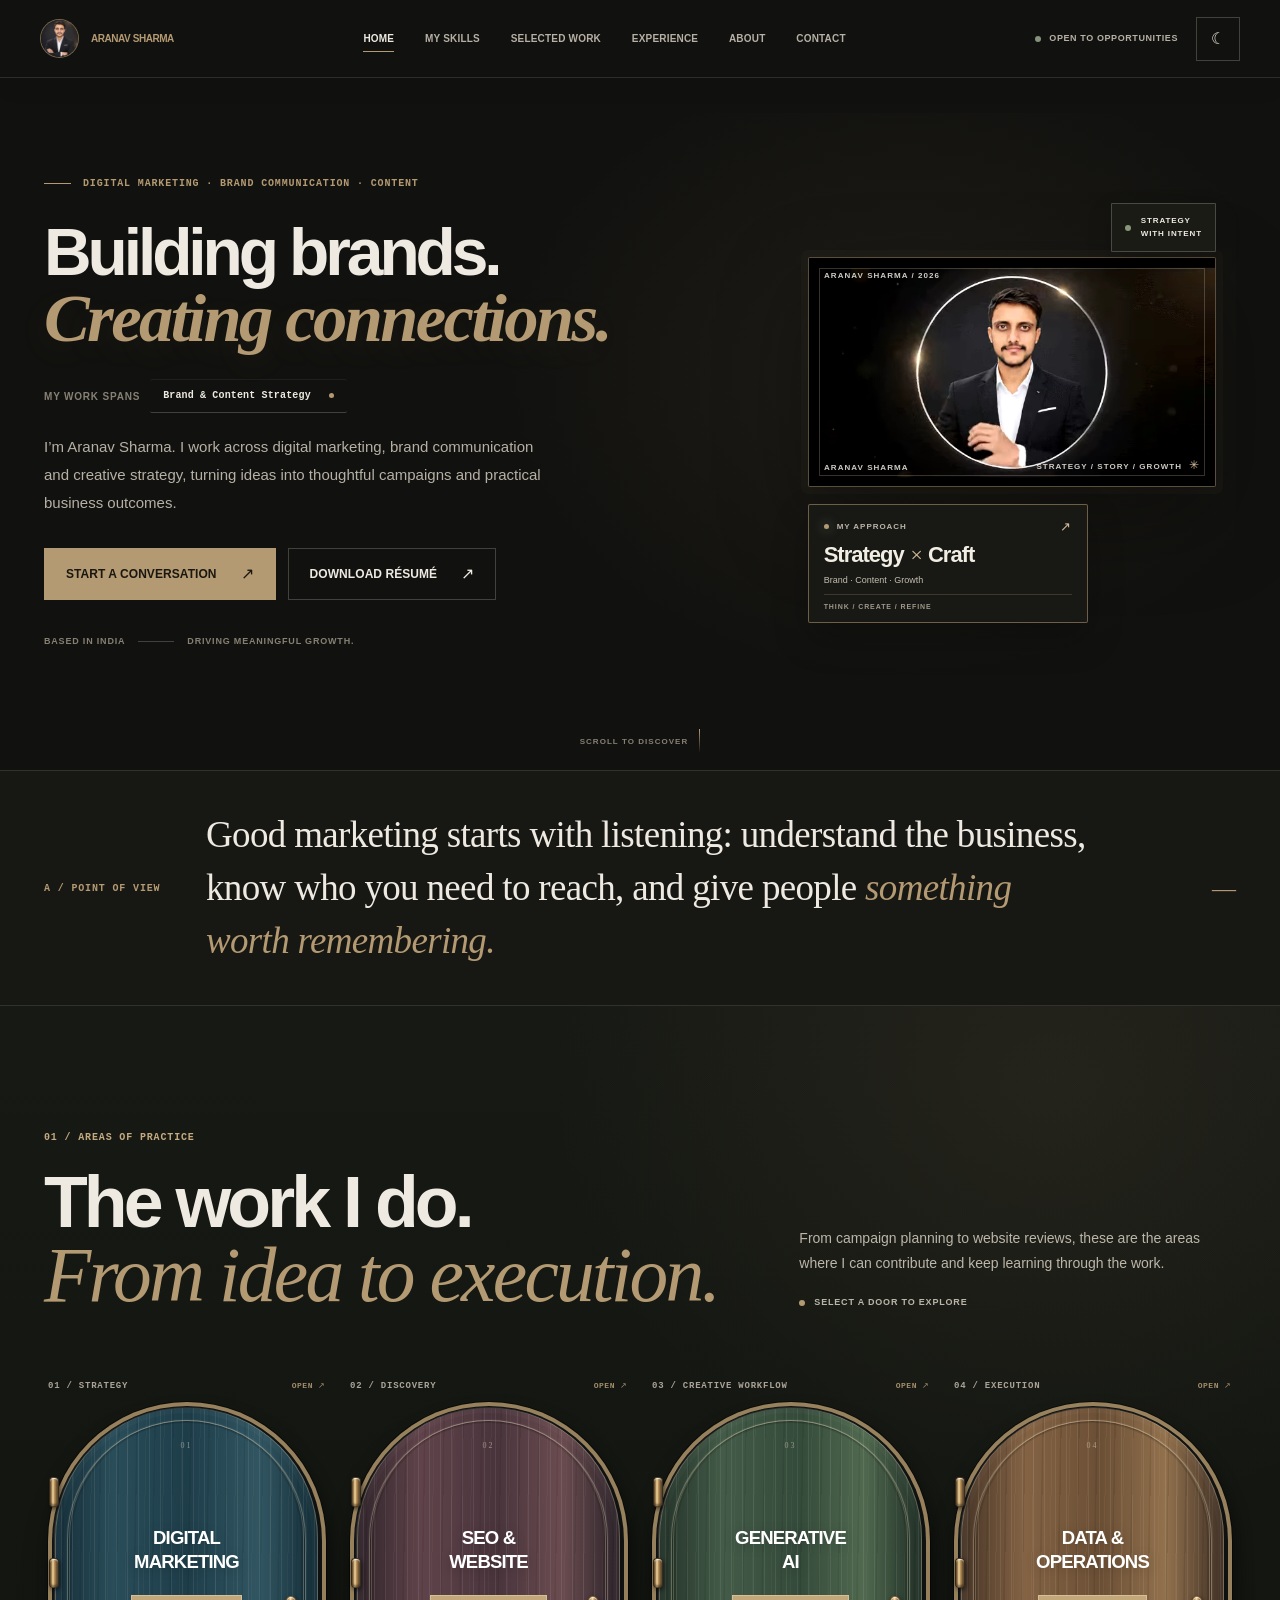
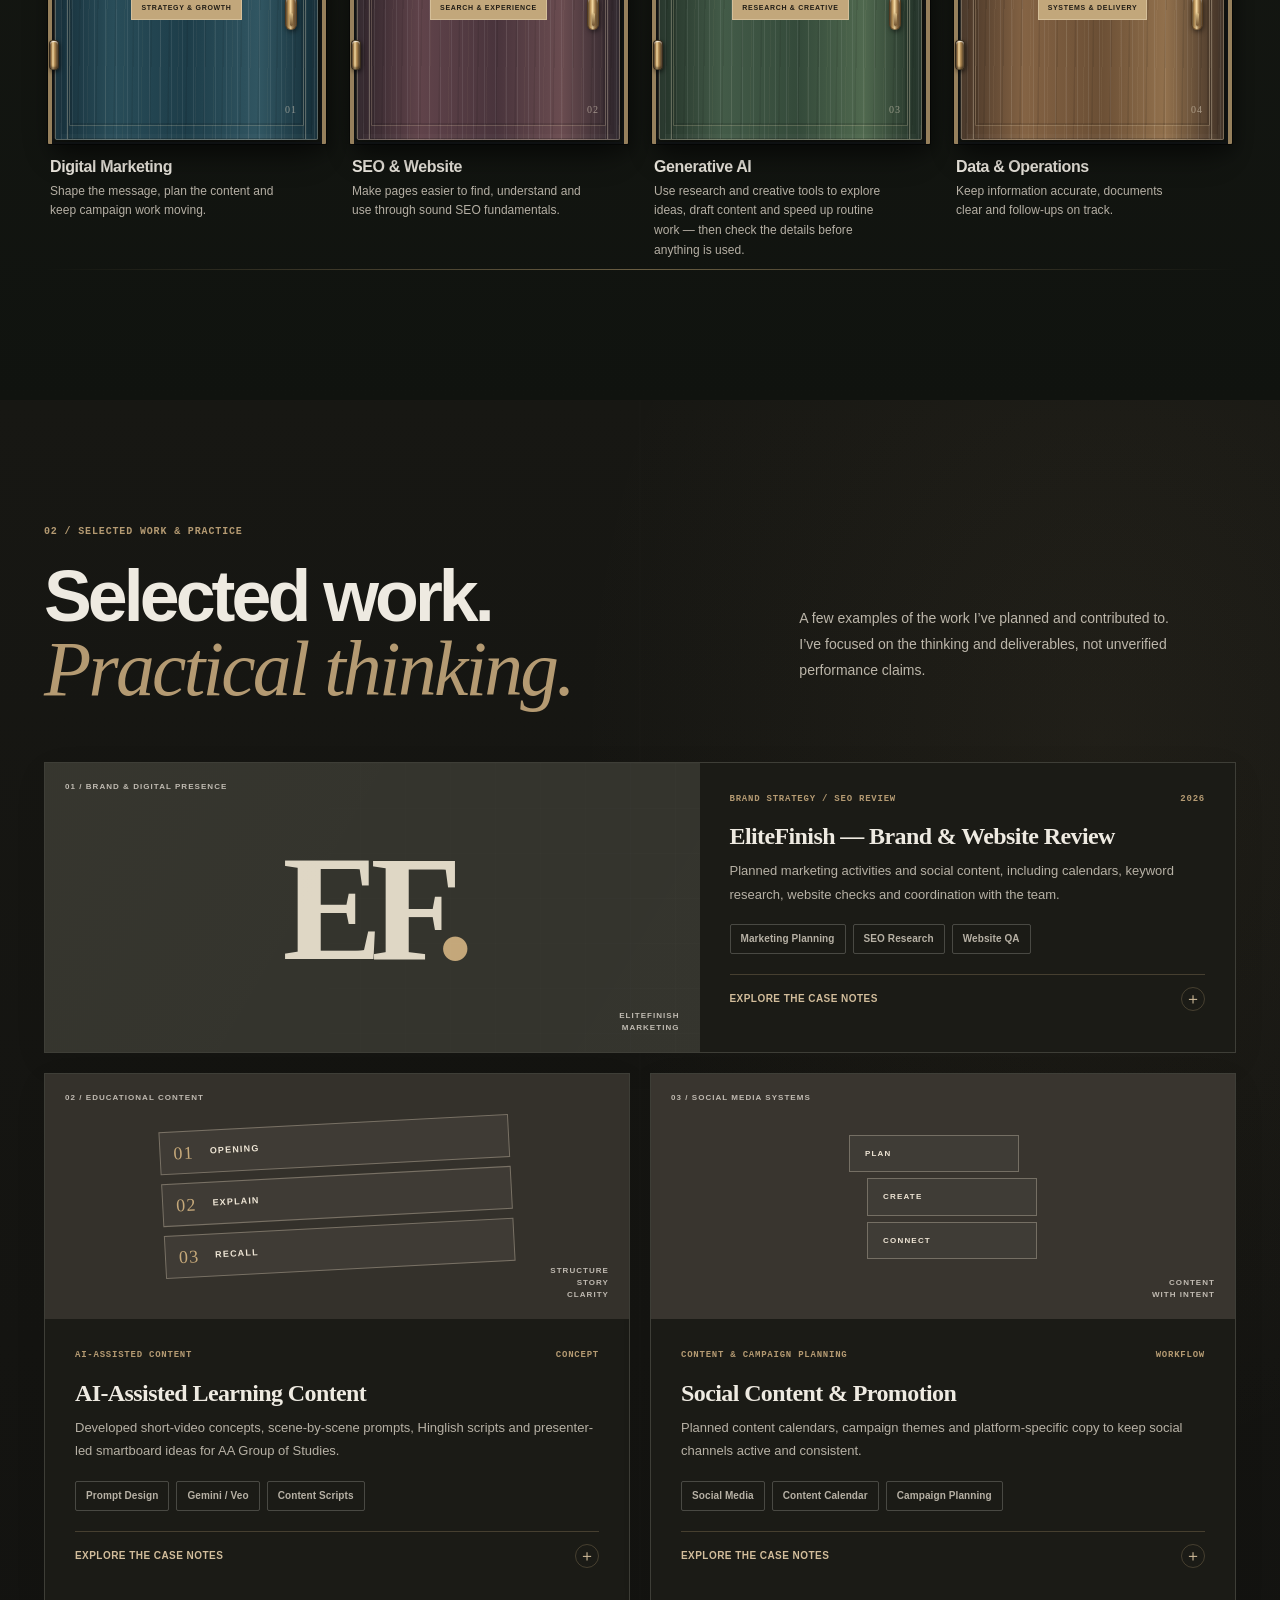
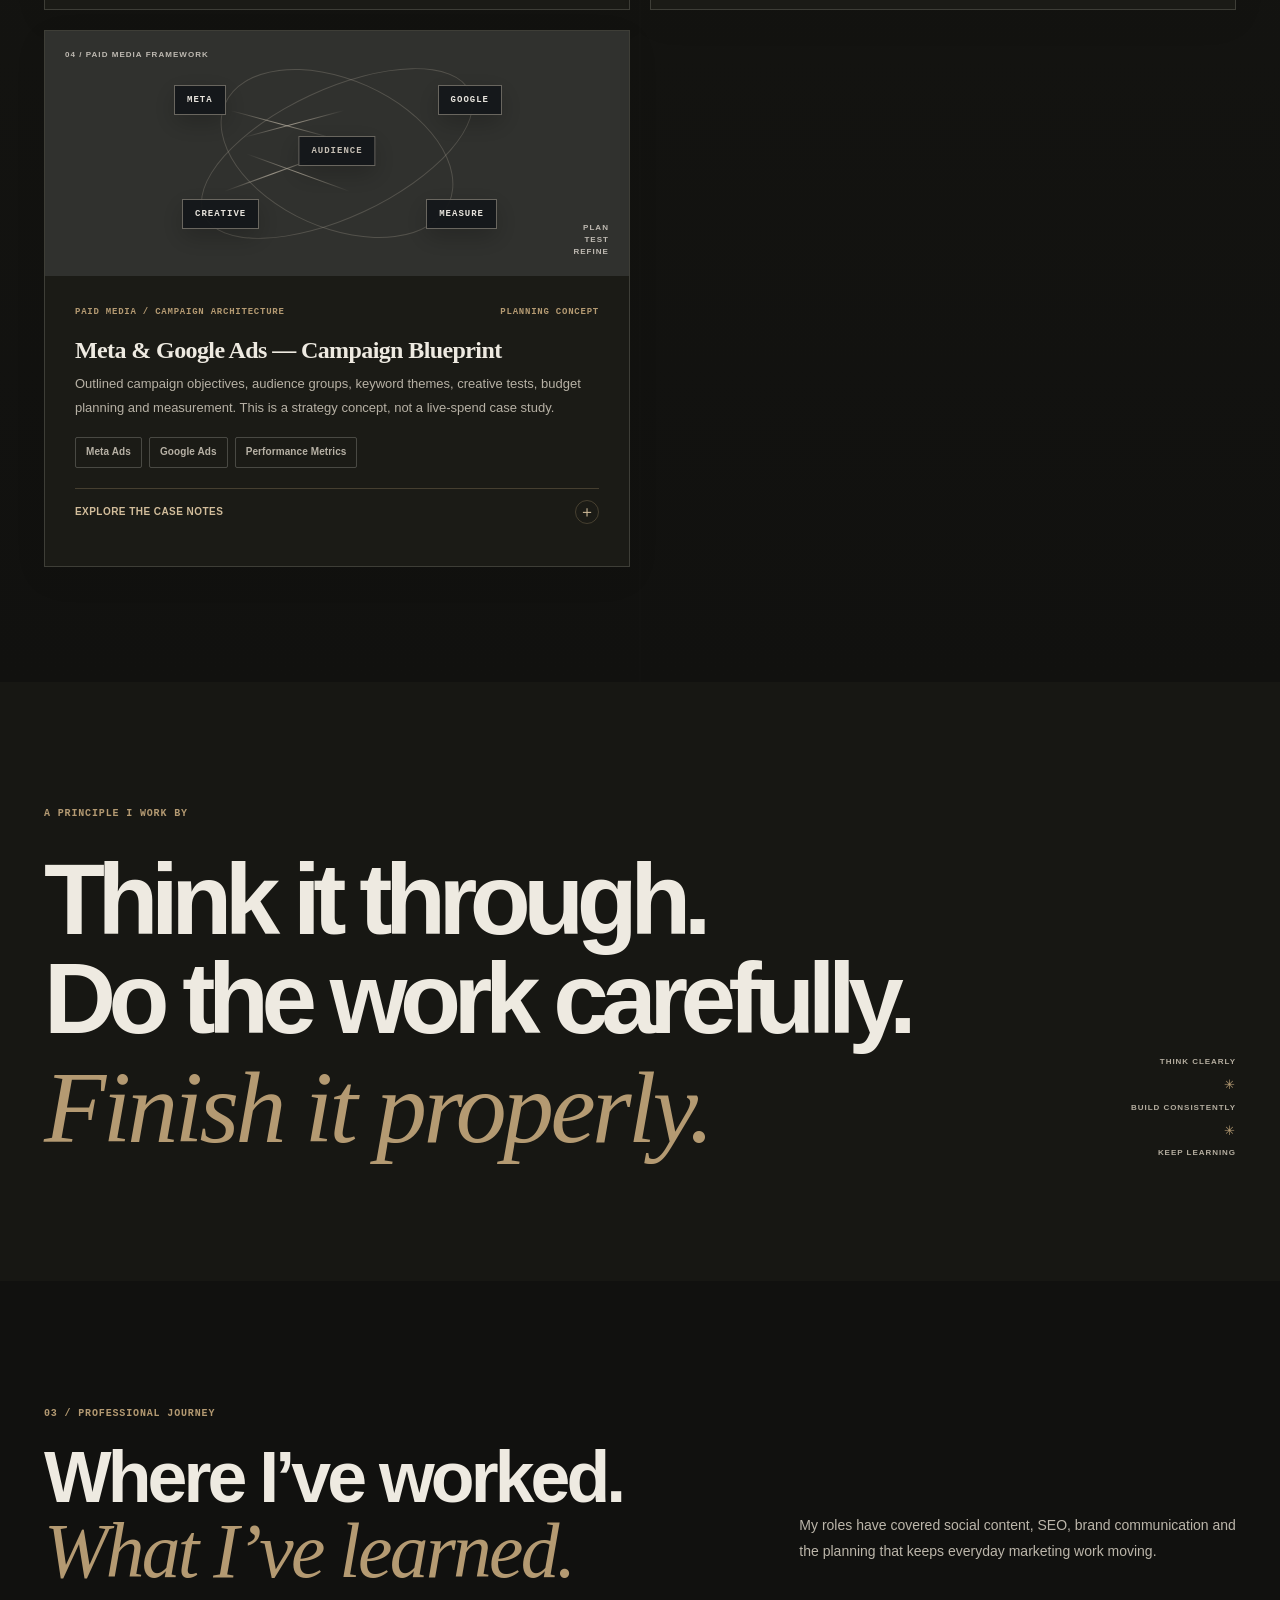
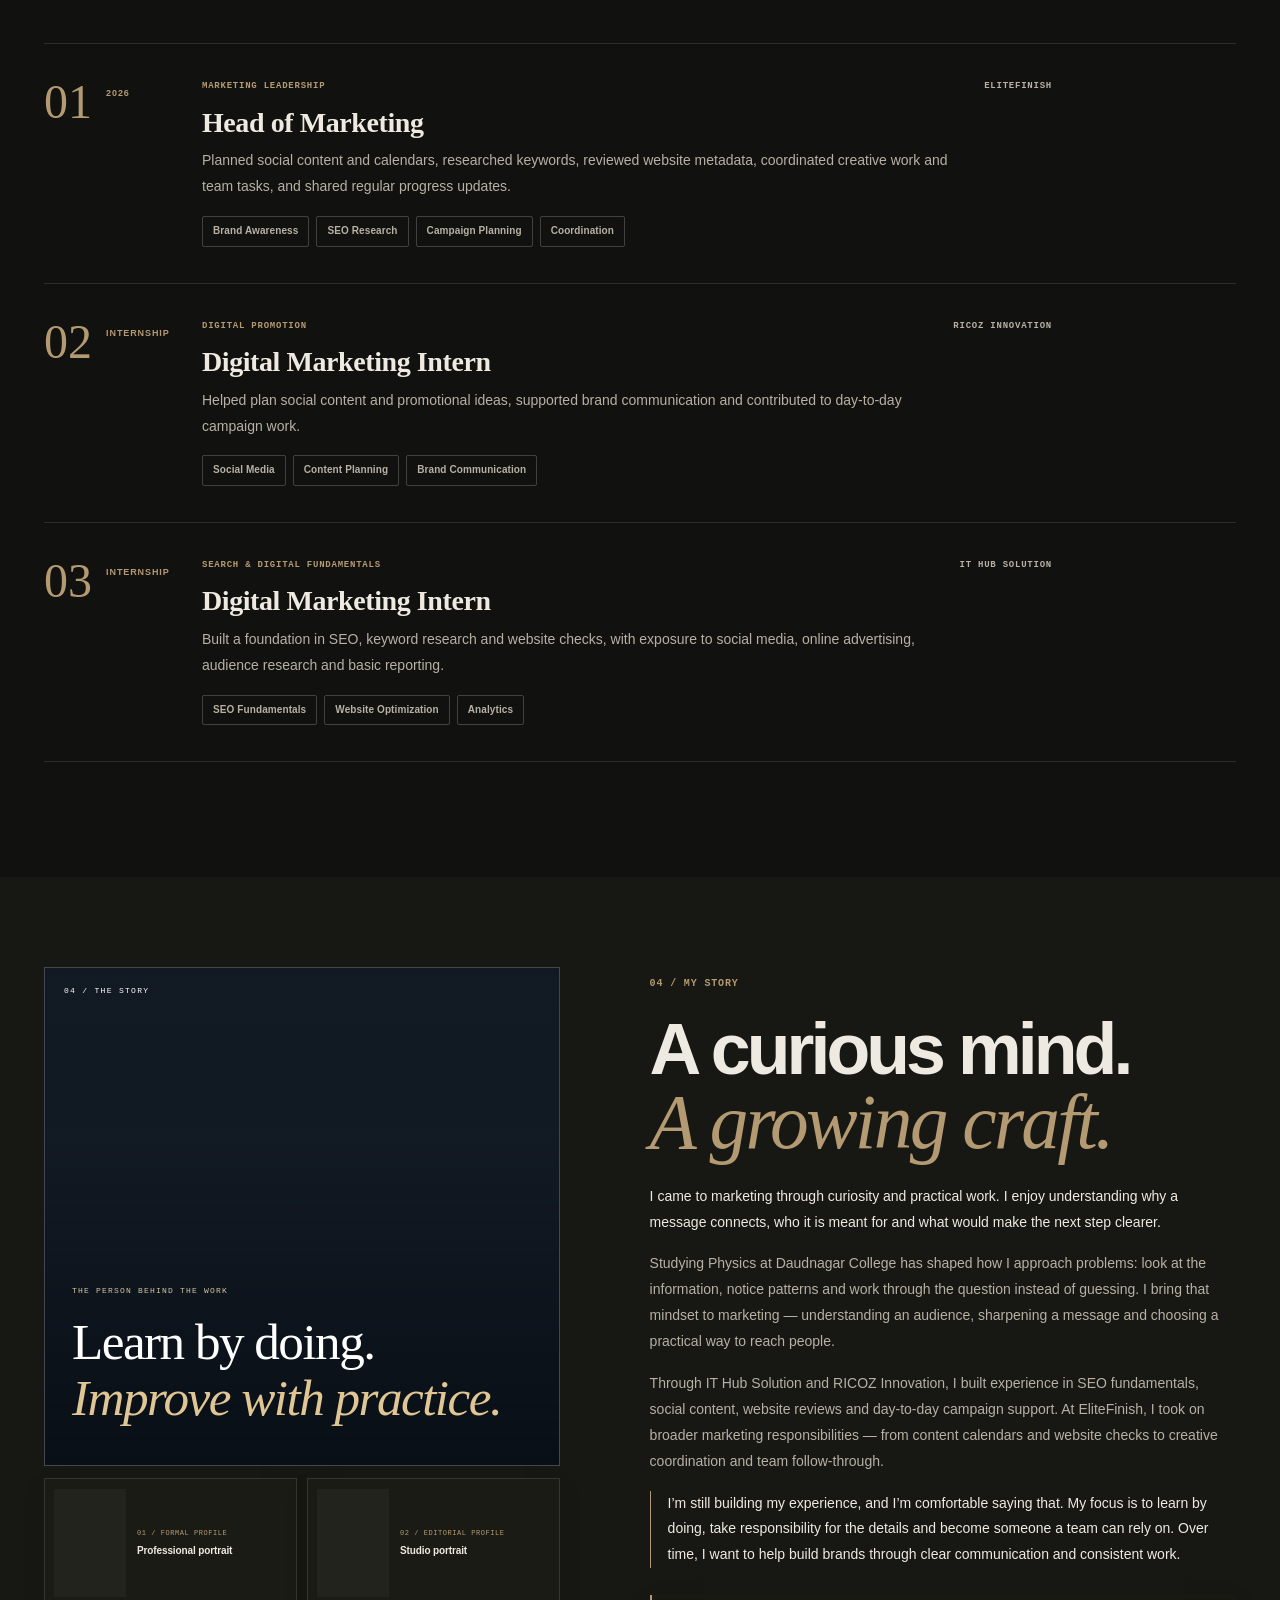
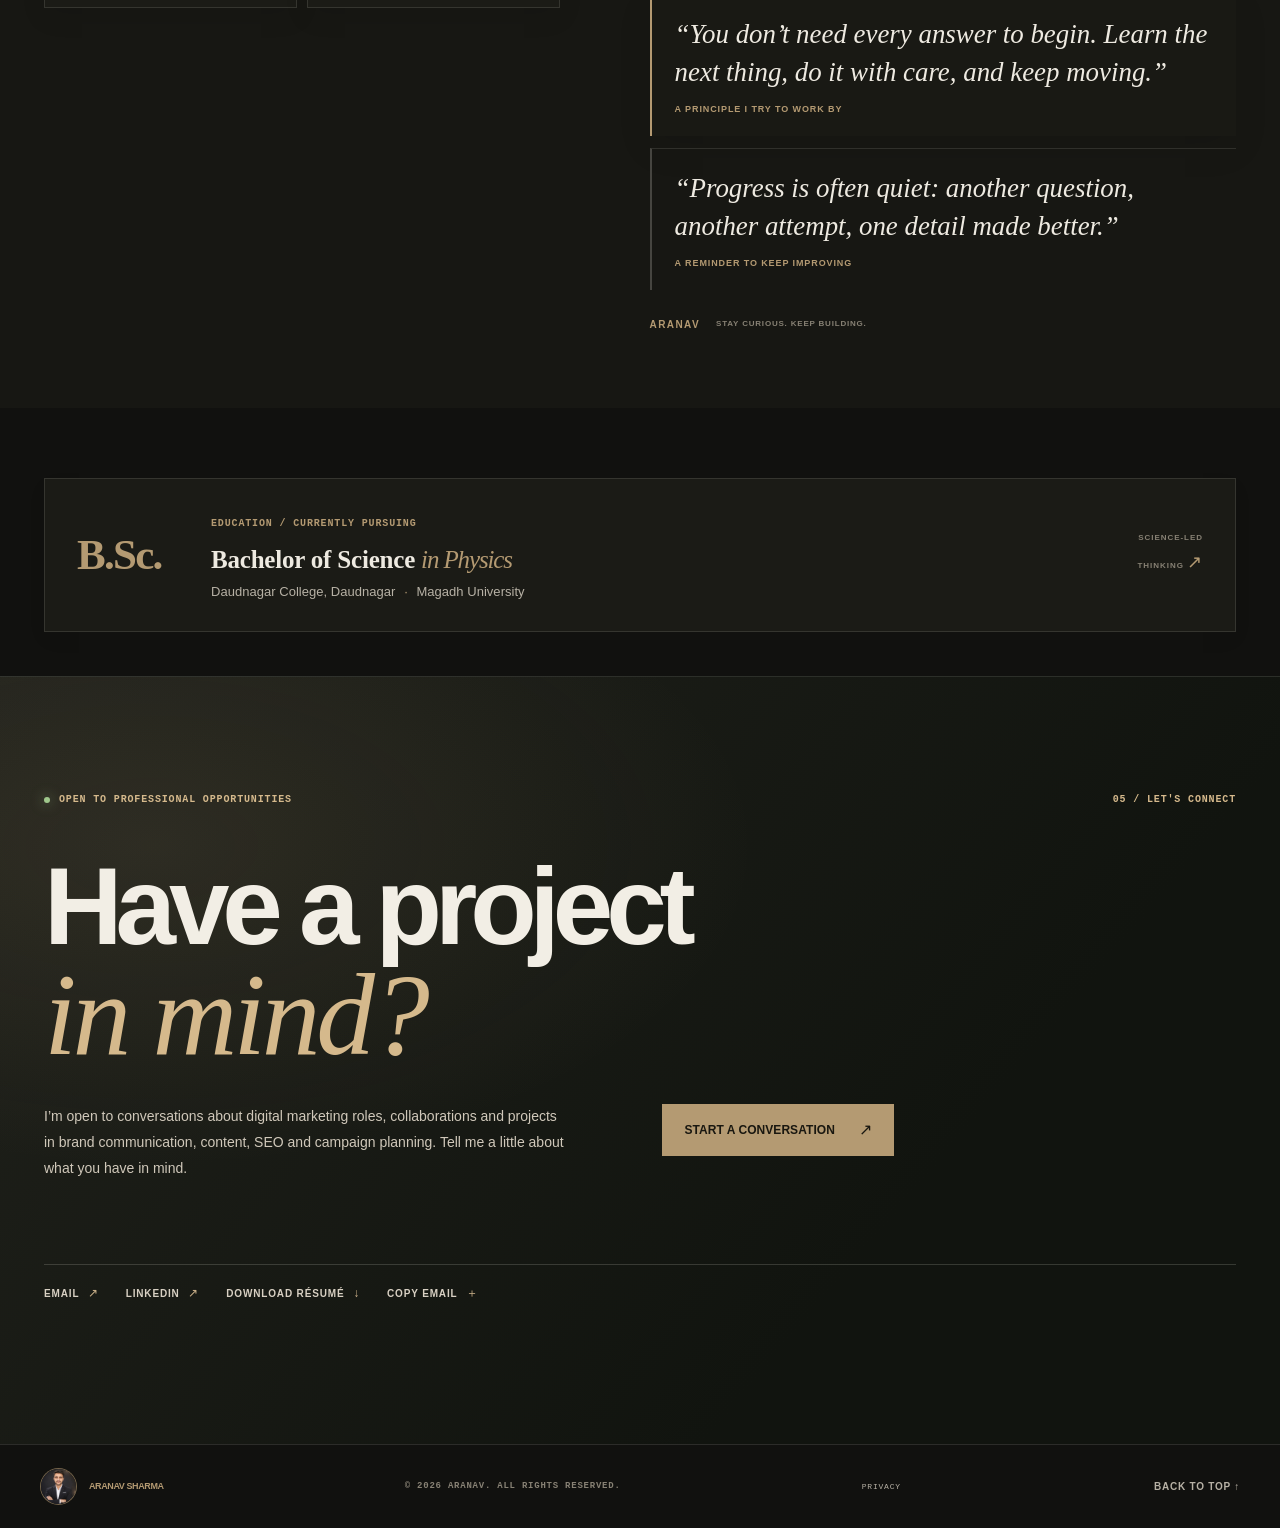
==== commit 30775b9e: "V20" ====
--- a/index.html
+++ b/index.html
@@ -3,40 +3,44 @@
 <head>
   <meta charset="utf-8">
   <meta name="viewport" content="width=device-width, initial-scale=1, viewport-fit=cover">
+  <meta http-equiv="Content-Security-Policy" content="default-src 'self'; base-uri 'self'; object-src 'none'; frame-src 'none'; form-action 'self'; script-src 'self'; script-src-attr 'none'; style-src 'self' https://fonts.googleapis.com; style-src-attr 'none'; font-src 'self' https://fonts.gstatic.com data:; img-src 'self' data:; media-src 'self'; connect-src 'self' https://fonts.googleapis.com https://fonts.gstatic.com; manifest-src 'self'; worker-src 'none'; upgrade-insecure-requests; block-all-mixed-content">
+  <meta name="referrer" content="strict-origin-when-cross-origin">
   <meta name="theme-color" content="#11110f">
-  <meta name="description" content="Aranav Sharma is a digital marketing professional working across brand communication, social content, SEO and campaign planning. View selected work, experience and skills.">
-  <meta property="og:title" content="Aranav Sharma — Digital Marketing Portfolio">
-  <meta property="og:description" content="Selected work and experience across brand communication, social content, SEO and digital campaign planning.">
+  <meta name="color-scheme" content="dark light">
+  <meta property="og:locale" content="en_IN">
+  <meta property="og:site_name" content="Aranav Sharma">
+  <meta name="description" content="Aranav Sharma works across digital marketing, brand communication and creative strategy, turning ideas into thoughtful campaigns and practical business outcomes.">
+  <meta property="og:title" content="Aranav Sharma — Digital Marketing & Brand Communication Portfolio">
+  <meta property="og:description" content="Selected work, practical experience and a thoughtful approach to digital marketing, brand communication and creative strategy by Aranav Sharma.">
   <meta property="og:type" content="website">
   <meta property="og:url" content="https://aranavas.github.io/Aranav-Digital-Portfolio/">
-  <meta property="og:image" content="https://aranavas.github.io/Aranav-Digital-Portfolio/assets/photos/hero-office.webp">
+  <meta property="og:image" content="https://aranavas.github.io/Aranav-Digital-Portfolio/assets/photos/hero-office-v18.webp">
+  <meta property="og:image:alt" content="Aranav Sharma — personal portfolio">
   <meta name="twitter:card" content="summary_large_image">
-  <meta name="twitter:title" content="Aranav Sharma — Digital Marketing Portfolio">
-  <meta name="twitter:description" content="Selected work and experience across brand communication, social content, SEO and digital campaign planning.">
-  <meta name="twitter:image" content="https://aranavas.github.io/Aranav-Digital-Portfolio/assets/photos/hero-office.webp">
+  <meta name="twitter:title" content="Aranav Sharma — Digital Marketing & Brand Communication Portfolio">
+  <meta name="twitter:description" content="Selected work, practical experience and a thoughtful approach to digital marketing, brand communication and creative strategy by Aranav Sharma.">
+  <meta name="twitter:image" content="https://aranavas.github.io/Aranav-Digital-Portfolio/assets/photos/hero-office-v18.webp">
+  <meta name="twitter:image:alt" content="Aranav Sharma — personal portfolio">
   <meta name="robots" content="index, follow, max-image-preview:large">
   <link rel="canonical" href="https://aranavas.github.io/Aranav-Digital-Portfolio/">
-  <title>Aranav Sharma — Digital Marketing Portfolio</title>
-  <link rel="icon" href="assets/favicon.svg" type="image/svg+xml">
+  <title>Aranav Sharma — Marketing, Brand & Digital Portfolio</title>
+  <link rel="icon" href="assets/favicon-v18.svg" type="image/svg+xml">
   <link rel="preconnect" href="https://fonts.googleapis.com">
   <link rel="preconnect" href="https://fonts.gstatic.com" crossorigin>
-  <link href="https://fonts.googleapis.com/css2?family=DM+Sans:wght@400;500;600;700&family=Cormorant+Garamond:ital,wght@0,500;0,600;1,500;1,600&display=swap" rel="stylesheet">
-  <link rel="preload" as="image" href="assets/photos/aranav-cinematic-logo-still.webp" fetchpriority="high">
-  <link rel="stylesheet" href="portfolio-v15.css">
-  <script>
-    try { const storedTheme = localStorage.getItem('aranav-portfolio-theme'); document.documentElement.dataset.theme = storedTheme === 'light' ? 'light' : 'dark'; }
-    catch (_) { document.documentElement.dataset.theme = 'dark'; }
-    const selectedTheme = document.documentElement.dataset.theme;
-    const themeColor = document.querySelector('meta[name="theme-color"]');
-    if (themeColor) themeColor.content = selectedTheme === 'light' ? '#f3efe7' : '#11110f';
-  </script>
+  <link href="https://fonts.googleapis.com/css2?family=Manrope:wght@400;500;600;700;800&family=Cormorant+Garamond:ital,wght@0,500;0,600;1,500;1,600&display=swap" rel="stylesheet">
+  <link rel="preload" as="image" href="assets/photos/aranav-cinematic-logo-still-v18.webp" fetchpriority="high">
+  <link rel="stylesheet" href="portfolio-v18.css">
+  <link rel="stylesheet" href="portfolio-v19.css">
+  <link rel="stylesheet" href="portfolio-v20.css">
+  <link rel="stylesheet" href="portfolio-v21.css">
+  <script src="theme-init-v20.js"></script>
 </head>
 <body>
   <a class="skip-link" href="#main-content">Skip to content</a>
-  <div class="preloader" aria-hidden="true"><div class="preloader-mark"><img class="preloader-logo" src="assets/photos/aranav-brand-mark.webp" alt="" width="360" height="360" decoding="async"></div><div class="preloader-line"><i></i></div><small>ARANAV SHARMA · PERSONAL PORTFOLIO</small></div>
+  <div class="preloader" aria-hidden="true"><div class="preloader-mark"><img class="preloader-logo" src="assets/photos/aranav-brand-mark-v18.webp" alt="" width="360" height="360" decoding="async"></div><div class="preloader-line"><i></i></div><small>ARANAV SHARMA · PERSONAL PORTFOLIO</small></div>
   <div class="ambient ambient-one" aria-hidden="true"></div><div class="ambient ambient-two" aria-hidden="true"></div>
   <header class="header">
-    <a class="brand" href="#home" aria-label="Aranav Sharma, home"><img class="brand-logo" src="assets/photos/aranav-brand-mark.webp" alt="" width="360" height="360" decoding="async"><span class="brand-wordmark">ARANAV SHARMA</span></a>
+    <a class="brand" href="#home" aria-label="Aranav Sharma, home"><img class="brand-logo" src="assets/photos/aranav-brand-mark-v18.webp" alt="" width="360" height="360" decoding="async"><span class="brand-wordmark">ARANAV SHARMA</span></a>
     <button class="menu-toggle" type="button" aria-expanded="false" aria-controls="site-nav" aria-label="Open menu"><i></i><i></i></button>
     <nav class="nav" id="site-nav" aria-label="Main navigation">
       <a href="#home" class="nav-link is-active">Home</a>
@@ -53,21 +57,21 @@
     <section class="hero page-wrap" id="home">
       <div class="hero-main">
         <div class="micro-label reveal"><span class="micro-line"></span> DIGITAL MARKETING · BRAND COMMUNICATION · CONTENT</div>
-        <h1 class="hero-title reveal">Clearer brands.<br><em>Better stories.</em></h1>
-        <div class="hero-role reveal"><span class="role-prefix">MY FOCUS INCLUDES</span><span class="role-window"><span id="role-text">Digital Marketing</span><b aria-hidden="true"></b></span></div>
-        <p class="hero-description reveal">I’m Aranav Sharma, a digital marketer working across brand communication, social content, SEO and campaign planning. I turn a business brief into a clear message, useful content and a plan a team can put into practice.</p>
+        <h1 class="hero-title reveal">Building brands.<br><em>Creating connections.</em></h1>
+        <div class="hero-role reveal"><span class="role-prefix">MY WORK SPANS</span><span class="role-window"><span id="role-text" aria-hidden="true">Brand &amp; Content Strategy</span><b aria-hidden="true"></b></span><span class="sr-only">Brand strategy, digital campaigns, content and storytelling, search visibility, paid media planning and creative workflows.</span></div>
+        <p class="hero-description reveal">I’m Aranav Sharma. I work across digital marketing, brand communication and creative strategy, turning ideas into thoughtful campaigns and practical business outcomes.</p>
         <div class="hero-actions reveal">
           <button class="btn btn-primary js-contact-open" type="button"><span>Start a conversation</span><i>↗</i></button>
-          <a class="btn btn-quiet" href="assets/Aranav-Resume.pdf" target="_blank" rel="noopener"><span>View resume</span><i>↗</i></a>
-        </div>
-        <div class="hero-foot reveal"><span>BASED IN INDIA</span><span class="hero-foot-rule"></span><span>CLEAR THINKING. CAREFUL EXECUTION.</span></div>
+          <a class="btn btn-quiet" href="assets/Aranav-Resume-v18.pdf" download="Aranav-Sharma-Resume.pdf"><span>Download résumé</span><i>↗</i></a>
+        </div>
+        <div class="hero-foot reveal"><span>BASED IN INDIA</span><span class="hero-foot-rule"></span><span>DRIVING MEANINGFUL GROWTH.</span></div>
       </div>
       <div class="hero-visual reveal">
         <div class="hero-image-frame">
-          <video class="hero-mark-video" muted loop playsinline preload="none" poster="assets/photos/aranav-cinematic-logo-still.webp" aria-label="Animated Aranav Sharma signature logo">
-            <source data-src="assets/photos/aranav-cinematic-logo.webm" type="video/webm">
-            <source data-src="assets/photos/aranav-cinematic-logo.mp4" type="video/mp4">
-            <img src="assets/photos/aranav-cinematic-logo-still.webp" alt="Aranav Sharma signature logo" width="640" height="360" fetchpriority="high">
+          <video class="hero-mark-video" muted loop playsinline preload="none" poster="assets/photos/aranav-cinematic-logo-still-v18.webp" aria-label="Animated Aranav Sharma signature logo">
+            <source data-src="assets/photos/aranav-cinematic-logo-v18.webm" type="video/webm">
+            <source data-src="assets/photos/aranav-cinematic-logo-v18.mp4" type="video/mp4">
+            <img src="assets/photos/aranav-cinematic-logo-still-v18.webp" alt="Aranav Sharma signature logo" width="640" height="360" fetchpriority="high">
           </video>
           <div class="image-vignette" aria-hidden="true"></div>
           <div class="image-index">ARANAV SHARMA / 2026</div>
@@ -96,30 +100,30 @@
           <article class="skill-door door-blue reveal" data-door="marketing">
             <div class="door-meta"><span>01 / STRATEGY</span><span class="door-open-hint">OPEN ↗</span></div>
             <button class="door-button" type="button" aria-expanded="false" aria-controls="skill-detail" aria-label="Open Digital Marketing skills">
-              <span class="door-portal" aria-hidden="true"></span><span class="door-arch"><span class="door-inner-rim"></span><span class="door-grooves"></span><span class="door-number">01</span><span class="door-title">DIGITAL<br>MARKETING</span><span class="door-plate">STRATEGY & GROWTH</span><span class="door-handle"></span><span class="door-keyhole"></span><span class="door-bottom-number">01</span></span>
-            </button>
-            <div class="door-caption"><h3>Digital Marketing</h3><p>Plan the message, content and campaigns around what a business needs.</p></div>
+              <span class="door-portal" aria-hidden="true"></span><span class="door-frame" aria-hidden="true"></span><span class="door-hinges" aria-hidden="true"><i></i><i></i><i></i></span><span class="door-arch"><span class="door-edge" aria-hidden="true"></span><span class="door-inner-rim"></span><span class="door-grooves"></span><span class="door-number">01</span><span class="door-title">DIGITAL<br>MARKETING</span><span class="door-plate">STRATEGY & GROWTH</span><span class="door-handle"></span><span class="door-keyhole"></span><span class="door-bottom-number">01</span></span>
+            </button>
+            <div class="door-caption"><h3>Digital Marketing</h3><p>Shape the message, plan the content and keep campaign work moving.</p></div>
           </article>
           <article class="skill-door door-violet reveal" data-door="seo">
             <div class="door-meta"><span>02 / DISCOVERY</span><span class="door-open-hint">OPEN ↗</span></div>
             <button class="door-button" type="button" aria-expanded="false" aria-controls="skill-detail" aria-label="Open SEO and Website skills">
-              <span class="door-portal" aria-hidden="true"></span><span class="door-arch"><span class="door-inner-rim"></span><span class="door-grooves"></span><span class="door-number">02</span><span class="door-title">SEO &<br>WEBSITE</span><span class="door-plate">SEARCH & EXPERIENCE</span><span class="door-handle"></span><span class="door-keyhole"></span><span class="door-bottom-number">02</span></span>
-            </button>
-            <div class="door-caption"><h3>SEO & Website</h3><p>Use keywords and clear page structure to help people find useful pages.</p></div>
+              <span class="door-portal" aria-hidden="true"></span><span class="door-frame" aria-hidden="true"></span><span class="door-hinges" aria-hidden="true"><i></i><i></i><i></i></span><span class="door-arch"><span class="door-edge" aria-hidden="true"></span><span class="door-inner-rim"></span><span class="door-grooves"></span><span class="door-number">02</span><span class="door-title">SEO &<br>WEBSITE</span><span class="door-plate">SEARCH & EXPERIENCE</span><span class="door-handle"></span><span class="door-keyhole"></span><span class="door-bottom-number">02</span></span>
+            </button>
+            <div class="door-caption"><h3>SEO & Website</h3><p>Make pages easier to find, understand and use through sound SEO fundamentals.</p></div>
           </article>
           <article class="skill-door door-green reveal" data-door="ai">
             <div class="door-meta"><span>03 / CREATIVE WORKFLOW</span><span class="door-open-hint">OPEN ↗</span></div>
             <button class="door-button" type="button" aria-expanded="false" aria-controls="skill-detail" aria-label="Open AI and Generative AI skills">
-              <span class="door-portal" aria-hidden="true"></span><span class="door-arch"><span class="door-inner-rim"></span><span class="door-grooves"></span><span class="door-number">03</span><span class="door-title">GENERATIVE<br>AI</span><span class="door-plate">RESEARCH & CREATIVE</span><span class="door-handle"></span><span class="door-keyhole"></span><span class="door-bottom-number">03</span></span>
-            </button>
-            <div class="door-caption"><h3>Generative AI</h3><p>Use tools like ChatGPT and Gemini for research, scripts and creative work — then review every result carefully.</p></div>
+              <span class="door-portal" aria-hidden="true"></span><span class="door-frame" aria-hidden="true"></span><span class="door-hinges" aria-hidden="true"><i></i><i></i><i></i></span><span class="door-arch"><span class="door-edge" aria-hidden="true"></span><span class="door-inner-rim"></span><span class="door-grooves"></span><span class="door-number">03</span><span class="door-title">GENERATIVE<br>AI</span><span class="door-plate">RESEARCH & CREATIVE</span><span class="door-handle"></span><span class="door-keyhole"></span><span class="door-bottom-number">03</span></span>
+            </button>
+            <div class="door-caption"><h3>Generative AI</h3><p>Use research and creative tools to explore ideas, draft content and speed up routine work — then check the details before anything is used.</p></div>
           </article>
           <article class="skill-door door-amber reveal" data-door="operations">
             <div class="door-meta"><span>04 / EXECUTION</span><span class="door-open-hint">OPEN ↗</span></div>
             <button class="door-button" type="button" aria-expanded="false" aria-controls="skill-detail" aria-label="Open Data and Digital Operations skills">
-              <span class="door-portal" aria-hidden="true"></span><span class="door-arch"><span class="door-inner-rim"></span><span class="door-grooves"></span><span class="door-number">04</span><span class="door-title">DATA &<br>OPERATIONS</span><span class="door-plate">SYSTEMS & DELIVERY</span><span class="door-handle"></span><span class="door-keyhole"></span><span class="door-bottom-number">04</span></span>
-            </button>
-            <div class="door-caption"><h3>Data & Operations</h3><p>Keep files, figures and follow-ups organised so work keeps moving.</p></div>
+              <span class="door-portal" aria-hidden="true"></span><span class="door-frame" aria-hidden="true"></span><span class="door-hinges" aria-hidden="true"><i></i><i></i><i></i></span><span class="door-arch"><span class="door-edge" aria-hidden="true"></span><span class="door-inner-rim"></span><span class="door-grooves"></span><span class="door-number">04</span><span class="door-title">DATA &<br>OPERATIONS</span><span class="door-plate">SYSTEMS & DELIVERY</span><span class="door-handle"></span><span class="door-keyhole"></span><span class="door-bottom-number">04</span></span>
+            </button>
+            <div class="door-caption"><h3>Data & Operations</h3><p>Keep information accurate, documents clear and follow-ups on track.</p></div>
           </article>
         </div>
         <section class="skill-detail" id="skill-detail" aria-live="polite" aria-label="Selected skill details" hidden>
@@ -137,10 +141,10 @@
       <div class="page-wrap">
         <div class="section-heading reveal"><div><span class="section-index">02 / SELECTED WORK & PRACTICE</span><h2>Selected work.<br><em>Practical thinking.</em></h2></div><div class="heading-aside"><p>A few examples of the work I’ve planned and contributed to. I’ve focused on the thinking and deliverables, not unverified performance claims.</p></div></div>
         <div class="work-grid">
-          <article class="work-card work-wide reveal"><div class="work-card-visual visual-elite"><span class="visual-label">01 / BRAND & DIGITAL PRESENCE</span><div class="visual-large-type">EF<span>.</span></div><div class="visual-grid-lines"></div><span class="visual-stamp">ELITEFINISH<br>MARKETING</span></div><div class="work-card-copy"><div class="work-meta"><span>BRAND STRATEGY / SEO REVIEW</span><span>2026</span></div><h3>EliteFinish — Brand & Website Review</h3><p>Planned marketing activities and social content, including calendars, keyword research, website checks and coordination with the team.</p><div class="work-tags"><span>Marketing Planning</span><span>SEO Research</span><span>Website QA</span></div></div></article>
-          <article class="work-card reveal"><div class="work-card-visual visual-education"><span class="visual-label">02 / EDUCATIONAL CONTENT</span><div class="storyboard-sheet"><span><b>01</b> OPENING</span><span><b>02</b> EXPLAIN</span><span><b>03</b> RECALL</span></div><span class="visual-stamp">STRUCTURE<br>STORY<br>CLARITY</span></div><div class="work-card-copy"><div class="work-meta"><span>AI-ASSISTED CONTENT</span><span>CONCEPT</span></div><h3>AI-Assisted Learning Content</h3><p>Developed short-video concepts, scene-by-scene prompts, Hinglish scripts and presenter-led smartboard ideas for AA Group of Studies.</p><div class="work-tags"><span>Prompt Design</span><span>Gemini / Veo</span><span>Content Scripts</span></div></div></article>
-          <article class="work-card reveal"><div class="work-card-visual visual-social"><span class="visual-label">03 / SOCIAL MEDIA SYSTEMS</span><div class="social-stack"><i>PLAN</i><i>CREATE</i><i>CONNECT</i></div><span class="visual-stamp">CONTENT<br>WITH INTENT</span></div><div class="work-card-copy"><div class="work-meta"><span>CONTENT & CAMPAIGN PLANNING</span><span>WORKFLOW</span></div><h3>Social Content & Promotion</h3><p>Planned content calendars, campaign themes and platform-specific copy to keep social channels active and consistent.</p><div class="work-tags"><span>Social Media</span><span>Content Calendar</span><span>Campaign Planning</span></div></div></article>
-          <article class="work-card reveal"><div class="work-card-visual visual-paid"><span class="visual-label">04 / PAID MEDIA FRAMEWORK</span><div class="paid-media-map"><span class="paid-node node-meta">META</span><span class="paid-node node-google">GOOGLE</span><span class="paid-node node-audience">AUDIENCE</span><span class="paid-node node-creative">CREATIVE</span><span class="paid-node node-measure">MEASURE</span><i class="paid-link link-one"></i><i class="paid-link link-two"></i><i class="paid-link link-three"></i><i class="paid-link link-four"></i></div><span class="visual-stamp">PLAN<br>TEST<br>REFINE</span></div><div class="work-card-copy"><div class="work-meta"><span>PAID MEDIA / CAMPAIGN ARCHITECTURE</span><span>PLANNING CONCEPT</span></div><h3>Meta & Google Ads — Campaign Blueprint</h3><p>Outlined campaign objectives, audience groups, keyword themes, creative tests, budget planning and measurement. This is a strategy concept, not a live-spend case study.</p><div class="work-tags"><span>Meta Ads</span><span>Google Ads</span><span>Performance Metrics</span></div></div></article>
+          <article class="work-card work-wide reveal"><div class="work-card-visual visual-elite"><span class="visual-label">01 / BRAND & DIGITAL PRESENCE</span><div class="visual-large-type">EF<span>.</span></div><div class="visual-grid-lines"></div><span class="visual-stamp">ELITEFINISH<br>MARKETING</span></div><div class="work-card-copy"><div class="work-meta"><span>BRAND STRATEGY / SEO REVIEW</span><span>2026</span></div><h3>EliteFinish — Brand & Website Review</h3><p>Planned marketing activities and social content, including calendars, keyword research, website checks and coordination with the team.</p><div class="work-tags"><span>Marketing Planning</span><span>SEO Research</span><span>Website QA</span></div><details class="case-study"><summary>Explore the case notes <span aria-hidden="true">＋</span></summary><div class="case-study-body"><dl><div><dt>OBJECTIVE</dt><dd>Build a clearer marketing foundation for an early-stage brand and its digital presence.</dd></div><div><dt>MY CONTRIBUTION</dt><dd>Content calendars, keyword research, website metadata checks, creative coordination and team follow-through.</dd></div><div><dt>APPROACH</dt><dd>Connect the brand message to platform-specific content, then review key pages for clarity, search signals and consistency.</dd></div><div><dt>DOCUMENTED OUTPUT</dt><dd>Marketing plans, content direction and website/SEO review notes. No unverified reach, lead or revenue figures are presented.</dd></div></dl></div></details></div></article>
+          <article class="work-card reveal"><div class="work-card-visual visual-education"><span class="visual-label">02 / EDUCATIONAL CONTENT</span><div class="storyboard-sheet"><span><b>01</b> OPENING</span><span><b>02</b> EXPLAIN</span><span><b>03</b> RECALL</span></div><span class="visual-stamp">STRUCTURE<br>STORY<br>CLARITY</span></div><div class="work-card-copy"><div class="work-meta"><span>AI-ASSISTED CONTENT</span><span>CONCEPT</span></div><h3>AI-Assisted Learning Content</h3><p>Developed short-video concepts, scene-by-scene prompts, Hinglish scripts and presenter-led smartboard ideas for AA Group of Studies.</p><div class="work-tags"><span>Prompt Design</span><span>Gemini / Veo</span><span>Content Scripts</span></div><details class="case-study"><summary>Explore the case notes <span aria-hidden="true">＋</span></summary><div class="case-study-body"><dl><div><dt>OBJECTIVE</dt><dd>Make learning topics easier to follow in short-form, presenter-led video concepts.</dd></div><div><dt>MY CONTRIBUTION</dt><dd>Short-video concepts, Hinglish scripts, scene-by-scene prompts and presenter-led smartboard ideas.</dd></div><div><dt>APPROACH</dt><dd>Structure each idea around a clear opening, a simple explanation and a recall moment, with visual direction for each scene.</dd></div><div><dt>DOCUMENTED OUTPUT</dt><dd>Storyboards, scripts and production prompts. These are content concepts, not a claim of measured learning outcomes.</dd></div></dl></div></details></div></article>
+          <article class="work-card reveal"><div class="work-card-visual visual-social"><span class="visual-label">03 / SOCIAL MEDIA SYSTEMS</span><div class="social-stack"><i>PLAN</i><i>CREATE</i><i>CONNECT</i></div><span class="visual-stamp">CONTENT<br>WITH INTENT</span></div><div class="work-card-copy"><div class="work-meta"><span>CONTENT & CAMPAIGN PLANNING</span><span>WORKFLOW</span></div><h3>Social Content & Promotion</h3><p>Planned content calendars, campaign themes and platform-specific copy to keep social channels active and consistent.</p><div class="work-tags"><span>Social Media</span><span>Content Calendar</span><span>Campaign Planning</span></div><details class="case-study"><summary>Explore the case notes <span aria-hidden="true">＋</span></summary><div class="case-study-body"><dl><div><dt>OBJECTIVE</dt><dd>Give social channels a consistent voice and a practical publishing rhythm.</dd></div><div><dt>MY CONTRIBUTION</dt><dd>Content calendars, campaign themes and platform-specific copy for social channels.</dd></div><div><dt>APPROACH</dt><dd>Organise content pillars, adapt the message to each platform and plan creative assets around a workable cadence.</dd></div><div><dt>DOCUMENTED OUTPUT</dt><dd>Campaign themes, publishing plans and copy drafts. Performance figures are not included where verified analytics are unavailable.</dd></div></dl></div></details></div></article>
+          <article class="work-card reveal"><div class="work-card-visual visual-paid"><span class="visual-label">04 / PAID MEDIA FRAMEWORK</span><div class="paid-media-map"><span class="paid-node node-meta">META</span><span class="paid-node node-google">GOOGLE</span><span class="paid-node node-audience">AUDIENCE</span><span class="paid-node node-creative">CREATIVE</span><span class="paid-node node-measure">MEASURE</span><i class="paid-link link-one"></i><i class="paid-link link-two"></i><i class="paid-link link-three"></i><i class="paid-link link-four"></i></div><span class="visual-stamp">PLAN<br>TEST<br>REFINE</span></div><div class="work-card-copy"><div class="work-meta"><span>PAID MEDIA / CAMPAIGN ARCHITECTURE</span><span>PLANNING CONCEPT</span></div><h3>Meta & Google Ads — Campaign Blueprint</h3><p>Outlined campaign objectives, audience groups, keyword themes, creative tests, budget planning and measurement. This is a strategy concept, not a live-spend case study.</p><div class="work-tags"><span>Meta Ads</span><span>Google Ads</span><span>Performance Metrics</span></div><details class="case-study"><summary>Explore the case notes <span aria-hidden="true">＋</span></summary><div class="case-study-body"><dl><div><dt>OBJECTIVE</dt><dd>Set out a disciplined campaign structure before committing advertising spend.</dd></div><div><dt>MY CONTRIBUTION</dt><dd>Campaign objectives, audience groups, keyword themes, creative tests, budget planning and measurement considerations.</dd></div><div><dt>APPROACH</dt><dd>Define what each campaign should learn, identify the audience and message, then plan how results would be evaluated.</dd></div><div><dt>DOCUMENTED OUTPUT</dt><dd>A planning framework only. This is not represented as an executed or live-spend campaign.</dd></div></dl></div></details></div></article>
         </div>
       </div>
     </section>
@@ -162,27 +166,29 @@
       <div class="page-wrap story-layout">
         <div class="story-visual-column reveal">
           <div class="story-image">
-            <img src="assets/photos/working-desk.webp" srcset="assets/photos/working-desk-640.webp 640w, assets/photos/working-desk.webp 1024w" sizes="(max-width: 760px) calc(100vw - 36px), 520px" alt="Aranav in a professional workspace, working at a laptop" loading="lazy" fetchpriority="low" decoding="async" width="1024" height="1536">
+            <img src="assets/photos/working-desk-v18.webp" srcset="assets/photos/working-desk-640-v18.webp 640w, assets/photos/working-desk-v18.webp 1024w" sizes="(max-width: 760px) calc(100vw - 36px), 520px" alt="Aranav in a professional workspace, working at a laptop" loading="lazy" fetchpriority="low" decoding="async" width="1024" height="1536">
             <div class="story-image-overlay"><span>THE PERSON BEHIND THE WORK</span><strong>Learn by doing.<br><em>Improve with practice.</em></strong></div>
             <div class="story-index">04 / THE STORY</div>
           </div>
           <div class="story-gallery" aria-label="Professional portrait gallery">
             <figure class="story-gallery-card">
-              <div class="story-gallery-photo"><img src="assets/photos/portrait-blue-640.webp" srcset="assets/photos/portrait-blue-320.webp 320w, assets/photos/portrait-blue-640.webp 640w, assets/photos/portrait-blue.webp 1280w" sizes="(max-width: 390px) 48px, 72px" alt="Aranav wearing a navy suit against a clean blue studio background" loading="lazy" fetchpriority="low" decoding="async" width="1280" height="1536"></div>
+              <div class="story-gallery-photo"><img src="assets/photos/portrait-blue-640-v18.webp" srcset="assets/photos/portrait-blue-320-v18.webp 320w, assets/photos/portrait-blue-640-v18.webp 640w, assets/photos/portrait-blue-v18.webp 1280w" sizes="(max-width: 390px) 48px, 72px" alt="Aranav wearing a navy suit against a clean blue studio background" loading="lazy" fetchpriority="low" decoding="async" width="1280" height="1536"></div>
               <figcaption><span>01 / FORMAL PROFILE</span><strong>Professional portrait</strong></figcaption>
             </figure>
             <figure class="story-gallery-card">
-              <div class="story-gallery-photo"><img src="assets/photos/portrait-dark-640.webp" srcset="assets/photos/portrait-dark-320.webp 320w, assets/photos/portrait-dark-640.webp 640w, assets/photos/portrait-dark.webp 1280w" sizes="(max-width: 390px) 48px, 72px" alt="Aranav in a dark suit with a softly lit studio background" loading="lazy" fetchpriority="low" decoding="async" width="1280" height="1536"></div>
+              <div class="story-gallery-photo"><img src="assets/photos/portrait-dark-640-v18.webp" srcset="assets/photos/portrait-dark-320-v18.webp 320w, assets/photos/portrait-dark-640-v18.webp 640w, assets/photos/portrait-dark-v18.webp 1280w" sizes="(max-width: 390px) 48px, 72px" alt="Aranav in a dark suit with a softly lit studio background" loading="lazy" fetchpriority="low" decoding="async" width="1280" height="1536"></div>
               <figcaption><span>02 / EDITORIAL PROFILE</span><strong>Studio portrait</strong></figcaption>
             </figure>
           </div>
         </div>
         <div class="story-copy">
-          <span class="section-index reveal">04 / MY STORY</span><h2 class="reveal">From Physics<br><em>to digital marketing.</em></h2>
-          <p class="story-lead reveal">I’ve always wanted to understand how things work. That curiosity is what led me from Physics towards digital marketing.</p>
-          <p class="reveal">As a B.Sc. Physics student at Daudnagar College, I spend time asking questions, finding patterns and working through problems. I brought the same curiosity to digital platforms, learning SEO, social media, content planning and the practical work behind campaigns.</p>
-          <p class="reveal">At IT Hub Solution and RICOZ Innovation, I built my foundation in digital marketing. At EliteFinish, I took on a wider role as Head of Marketing — planning content, reviewing the website, coordinating creative work and keeping projects moving.</p>
-          <p class="story-close reveal">I like a clear brief, a strong idea and the care it takes to finish well. I’m still learning, and I take every project seriously.</p>
+          <span class="section-index reveal">04 / MY STORY</span><h2 class="reveal">A curious mind.<br><em>A growing craft.</em></h2>
+          <p class="story-lead reveal">I came to marketing through curiosity and practical work. I enjoy understanding why a message connects, who it is meant for and what would make the next step clearer.</p>
+          <p class="reveal">Studying Physics at Daudnagar College has shaped how I approach problems: look at the information, notice patterns and work through the question instead of guessing. I bring that mindset to marketing — understanding an audience, sharpening a message and choosing a practical way to reach people.</p>
+          <p class="reveal">Through IT Hub Solution and RICOZ Innovation, I built experience in SEO fundamentals, social content, website reviews and day-to-day campaign support. At EliteFinish, I took on broader marketing responsibilities — from content calendars and website checks to creative coordination and team follow-through.</p>
+          <p class="story-close reveal">I’m still building my experience, and I’m comfortable saying that. My focus is to learn by doing, take responsibility for the details and become someone a team can rely on. Over time, I want to help build brands through clear communication and consistent work.</p>
+          <blockquote class="story-quote reveal"><p>“You don’t need every answer to begin. Learn the next thing, do it with care, and keep moving.”</p><span>A principle I try to work by</span></blockquote>
+          <blockquote class="story-quote story-quote-secondary reveal"><p>“Progress is often quiet: another question, another attempt, one detail made better.”</p><span>A reminder to keep improving</span></blockquote>
           <div class="story-signature reveal"><span>ARANAV</span><i>STAY CURIOUS. KEEP BUILDING.</i></div>
         </div>
       </div>
@@ -194,17 +200,35 @@
       <div class="page-wrap">
         <div class="contact-top reveal"><span class="section-index"><i class="status-dot"></i> OPEN TO PROFESSIONAL OPPORTUNITIES</span><span class="section-index">05 / LET'S CONNECT</span></div>
         <h2 class="contact-title reveal">Have a project<br><em>in mind?</em></h2>
-        <div class="contact-bottom reveal"><p>I’m open to digital marketing roles and projects in brand communication, content, SEO and campaign planning. Tell me what you’re working on — I’d be glad to hear about it.</p><button class="btn btn-primary js-contact-open" type="button"><span>Start a conversation</span><i>↗</i></button></div>
-        <div class="contact-links reveal"><a href="mailto:aranavprime@gmail.com">EMAIL <span>↗</span></a><a href="https://www.linkedin.com/in/aranav-sharma-161880443/" target="_blank" rel="noopener noreferrer">LINKEDIN <span>↗</span></a><a href="assets/Aranav-Resume.pdf" target="_blank" rel="noopener">VIEW RESUME <span>↗</span></a><button type="button" id="copy-email">COPY EMAIL <span>＋</span></button></div>
+        <div class="contact-bottom reveal"><p>I’m open to conversations about digital marketing roles, collaborations and projects in brand communication, content, SEO and campaign planning. Tell me a little about what you have in mind.</p><button class="btn btn-primary js-contact-open" type="button"><span>Start a conversation</span><i>↗</i></button></div>
+        <div class="contact-links reveal"><a href="mailto:aranavprime@gmail.com">EMAIL <span>↗</span></a><a href="https://www.linkedin.com/in/aranav-sharma-161880443/" target="_blank" rel="noopener noreferrer">LINKEDIN <span>↗</span></a><a href="assets/Aranav-Resume-v18.pdf" download="Aranav-Sharma-Resume.pdf">DOWNLOAD RÉSUMÉ <span>↓</span></a><button type="button" id="copy-email">COPY EMAIL <span>＋</span></button></div>
         <p class="copy-feedback" id="copy-feedback" role="status" aria-live="polite"></p>
       </div>
     </section>
   </main>
 
-  <footer class="footer"><a class="brand" href="#home" aria-label="Aranav Sharma, back to home"><img class="brand-logo" src="assets/photos/aranav-brand-mark.webp" alt="" width="360" height="360" decoding="async"><span class="brand-wordmark">ARANAV SHARMA</span></a><span>© <b id="current-year">2026</b> ARANAV. ALL RIGHTS RESERVED.</span><button class="footer-back-to-top" type="button">BACK TO TOP ↑</button></footer>
+  <footer class="footer"><a class="brand" href="#home" aria-label="Aranav Sharma, back to home"><img class="brand-logo" src="assets/photos/aranav-brand-mark-v18.webp" alt="" width="360" height="360" decoding="async"><span class="brand-wordmark">ARANAV SHARMA</span></a><span>© <b id="current-year">2026</b> ARANAV. ALL RIGHTS RESERVED.</span><a class="footer-privacy" href="privacy.html">PRIVACY</a><button class="footer-back-to-top" type="button">BACK TO TOP ↑</button></footer>
   <button class="back-to-top" id="back-to-top" type="button" aria-label="Back to top" title="Back to top" aria-hidden="true" tabindex="-1"><span aria-hidden="true">↑</span></button>
 
-  <dialog class="contact-modal" id="contact-modal" aria-labelledby="modal-title"><div class="modal-inner"><div class="modal-top"><span>ARANAV / CONNECT</span><button type="button" class="modal-close" aria-label="Close dialog">×</button></div><span class="section-index">LET'S START WITH A CONVERSATION</span><h2 id="modal-title">Let’s talk.</h2><p>Choose email or LinkedIn — whichever is easier for you.</p><a class="modal-option" href="mailto:aranavprime@gmail.com?subject=Professional%20Opportunity%20-%20Aranav%20Sharma"><span><small>EMAIL</small><b>aranavprime@gmail.com</b></span><i>↗</i></a><a class="modal-option" href="https://www.linkedin.com/in/aranav-sharma-161880443/" target="_blank" rel="noopener noreferrer"><span><small>LINKEDIN</small><b>Connect professionally</b></span><i>↗</i></a><button class="modal-option" type="button" id="modal-copy"><span><small>QUICK ACTION</small><b>Copy my email address</b></span><i>＋</i></button><div class="modal-status" id="modal-status" aria-live="polite"></div></div></dialog>
-  <script src="script.js" defer></script>
+  <dialog class="contact-modal" id="contact-modal" aria-labelledby="modal-title" aria-describedby="modal-help">
+    <div class="modal-inner">
+      <div class="modal-top"><span>ARANAV / CONNECT</span><button type="button" class="modal-close" aria-label="Close dialog">×</button></div>
+      <span class="section-index">LET'S START WITH A CONVERSATION</span>
+      <h2 id="modal-title">Tell me what<br><em>you have in mind.</em></h2>
+      <p id="modal-help">A few details are enough to start. Your message will open in your email app, where you can review it and send it yourself.</p>
+      <form class="message-form" id="contact-message-form">
+        <div class="message-field-grid">
+          <label class="message-field"><span>Your name</span><input id="contact-name" name="name" type="text" autocomplete="name" maxlength="80" placeholder="How should I address you?" required autofocus></label>
+          <label class="message-field"><span>Your email</span><input id="contact-email" name="email" type="email" autocomplete="email" maxlength="254" placeholder="you@example.com" required></label>
+        </div>
+        <label class="message-field"><span>What would you like to discuss? <small>OPTIONAL</small></span><select id="contact-topic" name="topic"><option value="General conversation">General conversation</option><option value="Digital marketing role">Digital marketing role</option><option value="Brand or content project">Brand or content project</option><option value="SEO or website review">SEO or website review</option><option value="Creative collaboration">Creative collaboration</option><option value="Other enquiry">Other enquiry</option></select></label>
+        <label class="message-field"><span>Your message</span><textarea id="contact-message" name="message" rows="5" minlength="10" maxlength="3000" placeholder="Tell me a little about the role, project or idea…" required></textarea></label>
+        <div class="message-form-actions"><button class="btn btn-primary message-submit" type="submit"><span>Open email to send</span><i>↗</i></button><span class="message-hint">Nothing is sent or stored by this website.</span></div>
+        <p class="message-status" id="message-status" role="status" aria-live="polite"></p>
+      </form>
+      <div class="modal-alternatives"><span>Prefer another way?</span><a href="https://www.linkedin.com/in/aranav-sharma-161880443/" target="_blank" rel="noopener noreferrer">Connect on LinkedIn ↗</a><button type="button" id="modal-copy">Copy email address +</button></div>
+    </div>
+  </dialog>
+  <script src="script-v20.js" defer></script>
 </body>
 </html>
--- a/portfolio-v18.css
+++ b/portfolio-v18.css
@@ -0,0 +1,99 @@
+:root{--bg:#0b1018;--bg-2:#0e1621;--panel:#111c28;--panel-2:#172432;--ink:#f4f1e9;--muted:#a5aeb6;--dim:#6f7b87;--line:rgba(228,220,204,.14);--line-strong:rgba(228,220,204,.28);--gold:#d8b982;--gold-light:#f0dcb5;--purple:#9d83c6;--teal:#85aeb4;--serif:'Cormorant Garamond',Georgia,serif;--sans:'DM Sans',Arial,sans-serif;--mono:'DM Sans',Arial,sans-serif;--ease:cubic-bezier(.2,.78,.18,1);--shadow:0 30px 100px rgba(0,0,0,.32);color-scheme:dark;}html[data-theme="light"]{--bg:#f1eee7;--bg-2:#e9e5dc;--panel:#faf8f2;--panel-2:#e9e4d9;--ink:#17212a;--muted:#5d6871;--dim:#899098;--line:rgba(23,33,42,.13);--line-strong:rgba(23,33,42,.25);color-scheme:light}*{box-sizing:border-box}html{scroll-behavior:smooth;scroll-padding-top:92px;overflow-x:clip}body{margin:0;min-width:320px;overflow-x:clip;background:var(--bg);color:var(--ink);font-family:var(--sans);font-size:15px;line-height:1.6;-webkit-font-smoothing:antialiased;text-rendering:optimizeLegibility;transition:background .35s,color .35s}body.is-loading{overflow:hidden}button,a{-webkit-tap-highlight-color:transparent}button{font:inherit}a{color:inherit;text-decoration:none}img{display:block;max-width:100%}::selection{background:var(--gold);color:#121820}.page-wrap{width:min(1240px,calc(100% - 96px));margin-inline:auto}.section-pad{padding:118px 0}.preloader{position:fixed;inset:0;z-index:2000;display:flex;flex-direction:column;align-items:center;justify-content:center;gap:16px;background:#0b1018;color:#f3eee3;transition:opacity .65s,visibility .65s}.preloader.is-done{opacity:0;visibility:hidden;pointer-events:none}.preloader-mark{font:800 35px var(--sans);letter-spacing:-3px}.preloader-mark span,.brand span{color:var(--gold)}.preloader-line{width:130px;height:1px;background:rgba(255,255,255,.17);overflow:hidden}.preloader-line i{display:block;height:100%;width:100%;background:var(--gold);transform:translateX(-100%);animation:loaderLine 1.35s var(--ease) forwards}.preloader small{font:8px var(--mono);letter-spacing:2px;color:#9ca5aa}@keyframesloaderLine{to{transform:translateX(0)}}.ambient{position:absolute;z-index:-1;pointer-events:none;filter:blur(2px);opacity:.75}.ambient-one{top:-270px;right:-180px;width:700px;height:650px;background:radial-gradient(ellipse,rgba(91,55,130,.17),transparent 70%)}.ambient-two{top:1120px;left:-280px;width:640px;height:700px;background:radial-gradient(ellipse,rgba(46,98,111,.12),transparent 70%)}.header{height:84px;padding:0 max(48px,calc((100vw - 1340px)/2));display:flex;align-items:center;gap:36px;position:sticky;top:0;z-index:100;background:color-mix(in srgb,var(--bg) 88%,transparent);backdrop-filter:blur(18px);border-bottom:1px solid var(--line)}.brand{font:800 25px var(--sans);letter-spacing:-2px;flex:none}.nav{display:flex;align-items:center;justify-content:center;gap:clamp(15px,2.4vw,34px);margin-inline:auto}.nav-link{position:relative;font:500 10px var(--mono);letter-spacing:.4px;color:var(--muted);padding:10px 0;transition:color .2s}.nav-link:after{content:'';position:absolute;left:0;right:100%;bottom:3px;height:1px;background:var(--gold);transition:right .3s var(--ease)}.nav-link:hover,.nav-link.is-active{color:var(--ink)}.nav-link:hover:after,.nav-link.is-active:after{right:0}.header-right{display:flex;align-items:center;gap:18px;flex:none}.availability{font:8px var(--mono);letter-spacing:1.1px;color:var(--muted);white-space:nowrap;display:flex;align-items:center;gap:8px}.availability i,.status-dot{width:6px;height:6px;border-radius:50%;background:#9fc78c;box-shadow:0 0 13px rgba(159,199,140,.7);display:inline-block}.theme-toggle{width:34px;height:34px;border:1px solid var(--line-strong);border-radius:50%;background:transparent;color:var(--ink);font-size:16px;cursor:pointer;transition:background .2s,border-color .2s}.theme-toggle:hover{background:var(--panel);border-color:var(--gold)}.menu-toggle{display:none}.hero{min-height:710px;padding-top:96px;padding-bottom:86px;display:grid;grid-template-columns:1.08fr .92fr;align-items:center;gap:7%;position:relative}.hero-main{position:relative;z-index:2;padding-bottom:24px}.micro-label,.section-index{font:9px var(--mono);letter-spacing:1.5px;color:var(--gold);text-transform:uppercase}.micro-label{display:flex;align-items:center;gap:12px;margin-bottom:30px}.micro-line{width:33px;height:1px;background:var(--gold)}.hero-title{font:700 clamp(58px,7vw,98px)/.98 var(--sans);letter-spacing:-.085em;margin:0 0 30px;max-width:720px}.hero-title em{font:italic 500 1.02em var(--serif);letter-spacing:-.06em;color:var(--gold);white-space:nowrap}.hero-role{display:flex;align-items:center;gap:12px;flex-wrap:wrap;margin-bottom:21px}.role-prefix{font:10px var(--mono);color:var(--muted)}.role-window{min-height:36px;padding:4px 12px;border:1px solid rgba(216,185,130,.4);background:rgba(216,185,130,.07);display:inline-flex;align-items:center;gap:9px;color:var(--gold-light);font:500 11px var(--mono)}.role-window b{width:5px;height:5px;border-radius:50%;background:var(--gold);animation:blink 1.1s step-end infinite}@keyframesblink{50%{opacity:0}}#role-text{transition:opacity .2s,transform .2s}#role-text.is-changing{opacity:0;transform:translateY(5px)}.hero-description{max-width:535px;margin:0;color:var(--muted);font-size:14px;line-height:1.95}.hero-actions{display:flex;align-items:center;gap:13px;margin-top:32px;flex-wrap:wrap}.btn{height:52px;padding:0 19px 0 22px;display:inline-flex;align-items:center;justify-content:space-between;gap:34px;border:1px solid transparent;font:600 10px var(--mono);letter-spacing:.3px;cursor:pointer;transition:transform .25s var(--ease),background .25s,border-color .25s,color .25s}.btn i{font-style:normal;font-size:16px;transition:transform .25s}.btn:hover{transform:translateY(-3px)}.btn:hover i{transform:translate(2px,-2px)}.btn-primary{background:var(--gold);color:#141a20;border-color:var(--gold)}.btn-primary:hover{background:var(--gold-light);border-color:var(--gold-light)}.btn-quiet{border-color:var(--line-strong);color:var(--ink);background:transparent}.btn-quiet:hover{border-color:var(--gold);background:rgba(216,185,130,.06)}.hero-foot{display:flex;align-items:center;gap:13px;margin-top:54px;color:var(--dim);font:8px var(--mono);letter-spacing:1.15px}.hero-foot-rule{width:38px;height:1px;background:var(--line-strong)}.hero-visual{height:510px;max-width:475px;width:100%;justify-self:end;position:relative;padding:20px 24px 28px 34px}.hero-image-frame{position:absolute;inset:18px 26px 26px 43px;overflow:hidden;background:#19232c;border:1px solid rgba(216,185,130,.35);box-shadow:var(--shadow);transform:rotate(1.5deg);transition:transform .6s var(--ease)}.hero-visual:hover .hero-image-frame{transform:rotate(0) translateY(-4px)}.hero-image-frame img{width:100%;height:100%;object-fit:cover;object-position:center 30%;filter:saturate(.82) contrast(1.05)}.image-vignette{position:absolute;inset:0;background:linear-gradient(180deg,rgba(7,12,18,.16),transparent 35%,rgba(7,12,18,.72))}.image-index,.image-bottom{position:absolute;left:19px;right:19px;color:#f5f0e6;font:8px var(--mono);letter-spacing:1.2px}.image-index{top:18px}.image-bottom{bottom:19px;display:flex;justify-content:space-between;gap:12px}.image-bottom b{color:var(--gold);font-size:14px;margin-left:4px}.visual-note{position:absolute;z-index:2;background:var(--panel);border:1px solid var(--line-strong);box-shadow:0 14px 50px rgba(0,0,0,.28);color:var(--ink)}.note-top{right:-8px;top:53px;padding:12px 14px;display:flex;gap:10px;align-items:center;font:8px/1.5 var(--mono);letter-spacing:1px}.note-dot{width:6px;height:6px;background:#a4c18f;border-radius:50%;box-shadow:0 0 12px rgba(164,193,143,.75)}.note-bottom{left:0;bottom:53px;padding:12px 15px;display:flex;align-items:center;gap:14px}.note-bottom strong{font:500 25px var(--serif);color:var(--gold)}.note-bottom span{font:7px var(--mono);letter-spacing:1px;color:var(--muted)}.hero-scroll{position:absolute;left:0;right:0;bottom:22px;display:flex;align-items:center;justify-content:center;gap:13px;color:var(--dim);font:8px var(--mono);letter-spacing:1.3px}.hero-scroll i{height:28px;width:1px;background:linear-gradient(var(--gold),transparent);display:block}.intro-band{border-block:1px solid var(--line);background:linear-gradient(110deg,rgba(216,185,130,.07),transparent 64%),var(--bg-2)}.intro-inner{min-height:170px;display:grid;grid-template-columns:180px minmax(0,1fr) 40px;align-items:center;gap:30px}.intro-statement{font:500 clamp(22px,3vw,34px)/1.42 var(--serif);letter-spacing:-.6px;max-width:870px;margin:0}.intro-statement em{color:var(--gold);font-style:italic}.intro-mark{font-size:31px;color:var(--gold);justify-self:end}.expertise{position:relative;overflow:hidden;background:linear-gradient(180deg,#111b27 0%,#0d1520 100%);color:#f4f1e9}.expertise:before{content:'';position:absolute;inset:0;pointer-events:none;background:radial-gradient(ellipse at 50% 5%,rgba(108,80,145,.12),transparent 47%),linear-gradient(90deg,transparent 49.95%,rgba(255,255,255,.025) 50%,transparent 50.05%)}.section-heading{display:grid;grid-template-columns:1.1fr .7fr;gap:8%;align-items:end;margin-bottom:58px;position:relative;z-index:1}.section-heading h2{font:700 clamp(47px,6vw,76px)/1.01 var(--sans);letter-spacing:-.08em;margin:18px 0 0}.section-heading h2 em,.story-copy h2 em,.contact-title em{font:italic 500 1.05em var(--serif);letter-spacing:-.055em;color:var(--gold)}.heading-aside{padding-bottom:5px}.heading-aside p{max-width:430px;color:var(--muted);font-size:12px;line-height:1.9;margin:0 0 19px}.heading-hint{display:flex;align-items:center;gap:9px;color:#c7b58f;font:8px var(--mono);letter-spacing:1.1px}.heading-hint i{width:6px;height:6px;border-radius:50%;background:var(--gold);box-shadow:0 0 12px var(--gold)}.doors-stage{display:grid;grid-template-columns:repeat(4,minmax(0,1fr));gap:18px;position:relative;z-index:1;padding:12px 10px 22px;transition:opacity .4s,transform .5s,filter .5s}.doors-stage.is-hidden{opacity:0;transform:translateY(18px) scale(.985);filter:blur(4px);pointer-events:none;position:absolute;visibility:hidden}.doors-floor{position:absolute;left:0;right:0;bottom:15px;height:1px;background:linear-gradient(90deg,transparent,rgba(216,185,130,.45),transparent)}.skill-door{min-width:0;position:relative;text-align:center;z-index:1}.door-meta{min-height:27px;display:flex;justify-content:space-between;align-items:flex-start;color:#97a2aa;font:7px var(--mono);letter-spacing:1.05px}.door-open-hint{color:var(--gold);opacity:.8;transition:opacity .2s}.skill-door:hover .door-open-hint{opacity:1}.door-button{width:100%;height:clamp(245px,30vw,370px);padding:0;border:0;background:transparent;cursor:pointer;perspective:1400px;perspective-origin:15% 50%;display:block;position:relative;z-index:2;transform-style:preserve-3d}.door-arch{position:absolute;inset:0 5px 0;display:flex;align-items:center;justify-content:center;flex-direction:column;overflow:hidden;isolation:isolate;transform-origin:left center;transform-style:preserve-3d;border-radius:160px 160px 3px 3px;border:1px solid rgba(255,255,255,.35);border-bottom:0;box-shadow:inset 0 0 0 7px rgba(255,255,255,.045),inset 0 0 28px rgba(0,0,0,.12),8px 9px 26px rgba(0,0,0,.25);transition:transform 1.05s cubic-bezier(.2,.77,.15,1),filter .7s,box-shadow .7s;backface-visibility:visible}.door-blue .door-arch{background:linear-gradient(135deg,#578ba3 0%,#286078 55%,#163e54 100%)}.door-violet .door-arch{background:linear-gradient(135deg,#9e8cb6 0%,#6d6287 55%,#3f3b5e 100%)}.door-green .door-arch{background:linear-gradient(135deg,#a9c48f 0%,#69896f 55%,#3b5c51 100%)}.door-amber .door-arch{background:linear-gradient(135deg,#d9a06e 0%,#b9754d 55%,#7b493b 100%)}.door-inner-rim{position:absolute;inset:12px 11px 0;border:1px solid rgba(255,255,255,.2);border-bottom:0;border-radius:145px 145px 0 0;z-index:-1}.door-grooves{position:absolute;inset:0;z-index:-1;opacity:.22;background:repeating-linear-gradient(90deg,transparent 0 5px,rgba(255,255,255,.34) 5.5px 6px,transparent 6.5px 11px);mask-image:linear-gradient(180deg,#000 0%,#000 100%)}.door-arch:after{content:'';position:absolute;inset:36% 18px 15px;border:1px solid rgba(255,255,255,.2);border-bottom:0;border-radius:85px 85px 0 0;pointer-events:none}.door-number{position:absolute;top:33px;left:0;right:0;color:rgba(255,255,255,.7);font:8px var(--mono);letter-spacing:2px}.door-title{display:block;color:#fff;font:700 clamp(13px,1.45vw,18px)/1.35 var(--sans);letter-spacing:-.35px;text-shadow:0 2px 13px rgba(0,0,0,.22);transform:translateZ(12px)}.door-plate{margin-top:21px;padding:7px 9px;border:1px solid rgba(247,225,180,.48);background:linear-gradient(180deg,#efd9a6,#c9a76c);color:#2c2a25;font:7px var(--mono);letter-spacing:.7px;box-shadow:0 3px 10px rgba(0,0,0,.2);transform:translateZ(14px)}.door-handle{position:absolute;right:20px;top:57%;width:11px;height:11px;border-radius:50%;background:linear-gradient(145deg,#ffe9b8,#9d713f);border:1px solid rgba(73,49,23,.55);box-shadow:0 0 0 3px rgba(31,29,24,.2),0 0 14px rgba(255,220,158,.3);transform:translateZ(20px)}.door-keyhole{position:absolute;right:24px;top:calc(57% + 17px);height:13px;width:3px;border-radius:4px;background:#715534;transform:translateZ(20px)}.door-bottom-number{position:absolute;bottom:24px;right:20px;color:rgba(255,255,255,.75);font:10px var(--mono);letter-spacing:1px}.door-button:hover .door-arch,.door-button:focus-visible .door-arch{filter:brightness(1.12);box-shadow:inset 0 0 0 7px rgba(255,255,255,.07),inset 0 0 28px rgba(0,0,0,.08),12px 12px 32px rgba(0,0,0,.32)}.door-button:focus-visible{outline:2px solid var(--gold-light);outline-offset:6px;border-radius:160px 160px 0 0}.skill-door.is-opening .door-arch{transform:rotateY(-112deg);filter:brightness(1.22);box-shadow:inset 0 0 0 7px rgba(255,255,255,.05),15px 15px 40px rgba(0,0,0,.45)}.door-caption{padding:17px 2px 0;text-align:left}.door-caption h3{font:600 16px var(--sans);letter-spacing:-.5px;margin:0 0 5px;color:#f4f0e8}.door-caption p{font:10px/1.7 var(--sans);color:#9daab2;margin:0;max-width:230px}.skill-detail{position:relative;z-index:4;min-height:480px;margin-top:8px;padding:25px 34px 23px;border:1px solid rgba(216,185,130,.25);background:linear-gradient(110deg,rgba(124,90,156,.1),transparent 48%),#121e2a;box-shadow:0 30px 90px rgba(0,0,0,.3);opacity:0;transform:translateY(30px);filter:blur(6px);transition:opacity .5s,transform .6s var(--ease),filter .5s}.skill-detail[hidden]{display:none}.skill-detail.is-active{opacity:1;transform:translateY(0);filter:blur(0)}.detail-top,.detail-bottom{display:flex;align-items:center;justify-content:space-between;gap:15px}.back-to-doors,.detail-next{padding:8px 0;border:0;background:none;color:var(--gold-light);font:8px var(--mono);letter-spacing:1px;cursor:pointer}.back-to-doors span{font-size:14px;margin-right:8px}.detail-counter{font:8px var(--mono);letter-spacing:1px;color:#85919a}.detail-main{display:grid;grid-template-columns:minmax(0,1fr) 260px;gap:8%;padding:34px 4% 32px}.detail-copy{max-width:700px}.detail-copy h3{font:700 clamp(34px,4.6vw,58px)/1.05 var(--sans);letter-spacing:-.075em;margin:13px 0 16px;color:#f3efe7}.detail-copy>p{max-width:720px;color:#b0bac0;font-size:13px;line-height:1.9;margin:0 0 19px}.detail-tags,.work-tags,.timeline-tags{display:flex;flex-wrap:wrap;gap:7px}.detail-tags span,.work-tags span,.timeline-tags span{padding:7px 9px;border:1px solid rgba(216,185,130,.23);color:#c6b58f;font:8px var(--mono);letter-spacing:.2px}.detail-divider{height:1px;background:var(--line);margin:24px 0 19px}.detail-copy h4{font:8px var(--mono);letter-spacing:1.3px;color:var(--gold);margin:0 0 13px}.detail-list{list-style:none;display:grid;gap:10px;margin:0;padding:0}.detail-list li{position:relative;padding-left:20px;color:#c2c9ca;font-size:11px;line-height:1.7}.detail-list li:before{content:'↗';position:absolute;left:0;top:0;color:var(--gold);font-size:11px}.detail-tools{margin-top:25px;padding-top:16px;border-top:1px solid var(--line)}.detail-tools span{color:var(--gold);font:8px var(--mono);letter-spacing:1.1px}.detail-tools p{color:#aab5bb;font:10px/1.8 var(--mono);margin:9px 0 0}.detail-aside{border-left:1px solid rgba(216,185,130,.27);padding:13px 0 13px 28px;display:flex;flex-direction:column;align-items:flex-start;justify-content:center}.detail-visual-icon{width:62px;height:62px;border:1px solid rgba(216,185,130,.5);border-radius:50%;display:grid;place-items:center;color:var(--gold);font:28px var(--serif);margin-bottom:24px;box-shadow:0 0 36px rgba(216,185,130,.07)}.detail-aside-label{color:#89959d;font:7px var(--mono);letter-spacing:1.2px}.detail-aside>p{font:italic 500 21px/1.45 var(--serif);color:#e4d7c0;margin:14px 0 23px}.detail-aside-rule{width:45px;height:1px;background:var(--gold);margin-bottom:17px}.detail-aside-foot{color:#87929a;font:7px/1.9 var(--mono);letter-spacing:1px}.detail-bottom{padding-top:16px;border-top:1px solid var(--line)}.detail-bottom>span{color:#798792;font:7px var(--mono);letter-spacing:1px}.detail-next{border:1px solid rgba(216,185,130,.35);padding:10px 13px}.detail-next span{font-size:13px;margin-left:10px}.work{background:var(--bg-2)}.work-grid{display:grid;grid-template-columns:repeat(2,minmax(0,1fr));gap:18px}.work-card{border:1px solid var(--line);background:var(--panel);overflow:hidden;transition:transform .4s var(--ease),border-color .3s,box-shadow .4s}.work-card:hover{transform:translateY(-5px);border-color:rgba(216,185,130,.38);box-shadow:var(--shadow)}.work-wide{grid-column:span 2;display:grid;grid-template-columns:1.1fr .9fr}.work-card-visual{height:245px;position:relative;overflow:hidden;display:flex;align-items:center;justify-content:center}.work-wide .work-card-visual{height:100%;min-height:280px}.visual-label{position:absolute;left:20px;top:18px;color:rgba(255,255,255,.7);font:8px var(--mono);letter-spacing:1.2px;z-index:2}.visual-stamp{position:absolute;right:20px;bottom:18px;color:rgba(255,255,255,.75);text-align:right;font:7px/1.6 var(--mono);letter-spacing:1px;z-index:2}.visual-elite{background:radial-gradient(circle at 75% 35%,rgba(222,189,137,.17),transparent 28%),linear-gradient(135deg,#263b47,#111a23 70%)}.visual-large-type{font:800 clamp(85px,14vw,185px)/1 var(--sans);letter-spacing:-.12em;color:rgba(235,225,204,.9);text-shadow:0 14px 50px rgba(0,0,0,.25)}.visual-large-type span{color:var(--gold)}.visual-grid-lines{position:absolute;inset:0;background-image:linear-gradient(rgba(255,255,255,.06) 1px,transparent 1px),linear-gradient(90deg,rgba(255,255,255,.06) 1px,transparent 1px);background-size:45px 45px;mask-image:linear-gradient(90deg,transparent,#000)}.visual-ai{background:radial-gradient(circle at 50% 50%,rgba(145,117,189,.28),transparent 35%),linear-gradient(135deg,#29253d,#111724)}.ai-orbit{width:145px;height:145px;border:1px solid rgba(216,185,130,.38);border-radius:50%;position:relative;display:grid;place-items:center;box-shadow:0 0 65px rgba(150,118,195,.12)}.ai-orbit:before,.ai-orbit:after{content:'';position:absolute;inset:18px;border:1px solid rgba(216,185,130,.32);border-radius:50%;transform:rotateX(65deg) rotateZ(28deg)}.ai-orbit:after{transform:rotateX(65deg) rotateZ(-34deg)}.ai-orbit b{font:italic 500 52px var(--serif);color:#e7d7f5}.ai-orbit i{position:absolute;width:7px;height:7px;border-radius:50%;background:var(--gold);box-shadow:0 0 12px var(--gold)}.ai-orbit i:nth-child(2){top:3px;left:63px}.ai-orbit i:nth-child(3){bottom:20px;right:0}.ai-orbit i:nth-child(4){bottom:3px;left:32px}.visual-social{background:radial-gradient(circle at 55% 50%,rgba(139,177,154,.24),transparent 38%),linear-gradient(135deg,#203c3e,#101a24)}.social-stack{display:grid;gap:8px;transform:rotate(-8deg)}.social-stack i{width:155px;padding:13px 15px;border:1px solid rgba(238,222,185,.47);background:rgba(232,218,183,.08);color:#f1e4c8;font:8px var(--mono);letter-spacing:2px;font-style:normal;box-shadow:0 8px 28px rgba(0,0,0,.17)}.social-stack i:nth-child(2){transform:translateX(17px)}.social-stack i:nth-child(3){transform:translateX(34px)}.work-card-copy{padding:25px 27px 27px}.work-meta{display:flex;align-items:center;justify-content:space-between;gap:10px;color:var(--gold);font:7px var(--mono);letter-spacing:1px}.work-card-copy h3{font:600 22px var(--sans);letter-spacing:-.8px;margin:16px 0 8px}.work-card-copy p{font-size:11px;line-height:1.85;color:var(--muted);margin:0 0 18px}.work-tags span{color:var(--muted);border-color:var(--line);font-size:7px}.statement{position:relative;overflow:hidden;background:linear-gradient(120deg,rgba(108,80,145,.12),transparent 58%),#0a1018;border-block:1px solid var(--line)}.statement-inner{position:relative}.statement-inner h2{font:700 clamp(56px,9vw,112px)/.95 var(--sans);letter-spacing:-.095em;margin:27px 0 0}.statement-inner h2 em{font:italic 500 1.02em var(--serif);color:var(--gold)}.statement-side{position:absolute;right:0;bottom:7px;display:flex;flex-direction:column;align-items:flex-end;gap:7px;color:#8d98a1;font:7px var(--mono);letter-spacing:1.2px}.statement-side i{font-style:normal;color:var(--gold);font-size:13px}.journey{background:var(--bg)}.timeline{border-top:1px solid var(--line)}.timeline-item{display:grid;grid-template-columns:155px minmax(0,1fr);gap:30px;padding:33px 0 35px;border-bottom:1px solid var(--line)}.timeline-side{display:flex;gap:14px;align-items:flex-start}.timeline-side>span{font:500 42px/.9 var(--serif);color:var(--gold)}.timeline-side small{padding-top:7px;color:var(--dim);font:8px var(--mono);letter-spacing:.8px}.timeline-content{max-width:850px}.timeline-top{display:flex;justify-content:space-between;gap:15px;color:var(--gold);font:8px var(--mono);letter-spacing:1px}.timeline-top span:last-child{color:var(--muted)}.timeline-content h3{font:600 26px var(--sans);letter-spacing:-1px;margin:12px 0 9px}.timeline-content p{max-width:760px;color:var(--muted);font-size:12px;line-height:1.9;margin:0 0 16px}.timeline-tags span{font-size:7px}.story{background:var(--bg-2)}.story-layout{display:grid;grid-template-columns:.9fr 1.1fr;gap:9%;align-items:center}.story-image{height:650px;max-height:690px;position:relative;overflow:hidden;border:1px solid rgba(216,185,130,.27);box-shadow:var(--shadow)}.story-image img{width:100%;height:100%;object-fit:cover;object-position:center 35%;filter:saturate(.75)}.story-image:after{content:'';position:absolute;inset:0;background:linear-gradient(180deg,rgba(7,12,18,.08),transparent 35%,rgba(7,12,18,.75))}.story-image-overlay{position:absolute;z-index:1;left:25px;right:25px;bottom:45px;color:white}.story-image-overlay>span{font:8px var(--mono);letter-spacing:1.2px;color:#d6c6a5}.story-image-overlay strong{display:block;font:700 clamp(35px,4vw,54px)/1.04 var(--sans);letter-spacing:-.065em;margin-top:13px}.story-image-overlay em{font:italic 500 1em var(--serif);color:#e0c695}.story-index{position:absolute;z-index:2;top:18px;left:19px;color:white;font:8px var(--mono);letter-spacing:1.3px}.story-copy h2{font:700 clamp(44px,5.2vw,67px)/1 var(--sans);letter-spacing:-.08em;margin:17px 0 23px}.story-lead{font:500 19px/1.5 var(--serif);color:#e4d7bf!important}.story-copy p{color:var(--muted);font-size:12px;line-height:2;margin:0 0 16px}.story-copy .story-close{color:var(--ink);padding-left:17px;border-left:1px solid var(--gold);font-weight:500}.story-signature{display:flex;align-items:center;gap:16px;margin-top:27px}.story-signature span{font:600 9px var(--mono);letter-spacing:1.1px;color:var(--gold)}.story-signature i{font:7px var(--mono);font-style:normal;color:var(--dim);letter-spacing:.8px}.education{margin-top:70px;margin-bottom:40px;min-height:142px;padding:25px 32px;border:1px solid var(--line);background:linear-gradient(110deg,rgba(216,185,130,.07),transparent 55%),var(--panel);display:grid;grid-template-columns:125px minmax(0,1fr) 135px;align-items:center;gap:20px}.education-mark{font:800 47px var(--sans);letter-spacing:-4px;color:var(--gold)}.education-copy h3{font:600 23px var(--sans);letter-spacing:-.9px;margin:10px 0 5px}.education-copy h3 em{font:italic 500 1em var(--serif);color:var(--gold)}.education-copy p{color:var(--muted);font-size:10px;margin:0}.education-copy p span{color:var(--gold);padding:0 5px}.education-aside{text-align:right;color:var(--dim);font:8px/1.8 var(--mono);letter-spacing:1px}.education-aside b{font-size:18px;color:var(--gold);font-weight:400}.contact{background:linear-gradient(120deg,rgba(111,80,145,.13),transparent 60%),#111b27;border-top:1px solid var(--line)}.contact-top{display:flex;align-items:center;justify-content:space-between;gap:20px}.contact-top .section-index{display:flex;align-items:center;gap:9px}.contact-title{font:700 clamp(65px,10.8vw,132px)/.9 var(--sans);letter-spacing:-.1em;margin:62px 0 38px}.contact-title em{color:var(--gold)}.contact-title>span{color:var(--gold)}.contact-bottom{display:flex;align-items:center;justify-content:space-between;gap:30px;max-width:850px}.contact-bottom p{max-width:480px;color:var(--muted);font-size:12px;line-height:1.9;margin:0}.contact-links{display:flex;flex-wrap:wrap;gap:25px;margin-top:82px;padding-top:19px;border-top:1px solid var(--line)}.contact-links a,.contact-links button{padding:0;border:0;background:none;color:var(--muted);font:8px var(--mono);letter-spacing:1.1px;cursor:pointer;transition:color .2s}.contact-links a:hover,.contact-links button:hover{color:var(--gold)}.contact-links span{color:var(--gold);font-size:12px;margin-left:5px}.copy-feedback{min-height:17px;color:var(--gold);font:8px var(--mono);margin:10px 0 0}.footer{min-height:78px;padding:16px max(48px,calc((100vw - 1340px)/2));border-top:1px solid var(--line);display:flex;align-items:center;justify-content:space-between;gap:20px;color:var(--dim);font:7px var(--mono);letter-spacing:1px}.footer .brand{font-size:21px;color:var(--ink)}.footer a:last-child{color:var(--muted)}.contact-modal{width:min(520px,calc(100% - 28px));max-width:none;max-height:90vh;padding:0;border:1px solid rgba(216,185,130,.42);background:#111b27;color:#f4f0e8;box-shadow:0 35px 120px rgba(0,0,0,.55);overflow:auto}.contact-modal::backdrop{background:rgba(3,8,14,.78);backdrop-filter:blur(9px)}.contact-modal[open]{animation:modalEnter .32s var(--ease) both}@keyframesmodalEnter{from{opacity:0;transform:translateY(15px) scale(.985)}to{opacity:1;transform:translateY(0) scale(1)}}.modal-inner{padding:clamp(24px,5vw,42px)}.modal-top{display:flex;justify-content:space-between;align-items:center;padding-bottom:18px;margin-bottom:33px;border-bottom:1px solid rgba(216,185,130,.22);color:#9ca6ac;font:8px var(--mono);letter-spacing:1.2px}.modal-close{width:33px;height:33px;border:1px solid rgba(216,185,130,.35);border-radius:50%;background:transparent;color:white;font-size:22px;cursor:pointer}.contact-modal h2{font:700 clamp(45px,8vw,66px)/.95 var(--sans);letter-spacing:-.08em;margin:15px 0}.contact-modal h2 em{font:italic 500 1em var(--serif);color:var(--gold)}.modal-inner>p{font-size:11px;line-height:1.8;color:#aab4ba;margin:0 0 21px}.modal-option{width:100%;min-height:68px;margin-top:9px;padding:13px 15px;display:flex;align-items:center;justify-content:space-between;gap:15px;border:1px solid rgba(216,185,130,.2);background:rgba(255,255,255,.025);color:#f5f0e7;text-align:left;cursor:pointer;transition:border-color .2s,background .2s,transform .2s}.modal-option:hover{border-color:rgba(216,185,130,.6);background:rgba(216,185,130,.08);transform:translateY(-2px)}.modal-option span{display:grid;gap:5px}.modal-option small{font:7px var(--mono);letter-spacing:1.2px;color:var(--gold)}.modal-option b{font:600 12px var(--sans);overflow-wrap:anywhere}.modal-option i{font-style:normal;font-size:17px;color:var(--gold)}.modal-status{min-height:17px;margin-top:12px;color:var(--gold);font:8px var(--mono)}.cursor-aura{position:fixed;z-index:1500;left:0;top:0;width:17px;height:17px;border:1px solid rgba(216,185,130,.55);border-radius:50%;pointer-events:none;transform:translate3d(-80px,-80px,0);transition:opacity .2s;mix-blend-mode:screen}.cursor-aura:after{content:'';position:absolute;inset:5px;border-radius:50%;background:var(--gold)}.cursor-aura.is-hidden{opacity:0}.js .reveal{opacity:0;transform:translateY(22px);transition:opacity .8s var(--ease),transform .8s var(--ease)}.js .reveal.is-visible{opacity:1;transform:translateY(0)}.doors-stage .reveal:nth-of-type(3),.work-grid .reveal:nth-child(2){transition-delay:.07s}.doors-stage .reveal:nth-of-type(4),.work-grid .reveal:nth-child(3){transition-delay:.14s}.doors-stage .reveal:nth-of-type(5){transition-delay:.21s}:focus-visible{outline:2px solid var(--gold-light);outline-offset:4px}html[data-theme="light"] .expertise{background:linear-gradient(180deg,#1c2933 0%,#101a24 100%);color:#f4f1e9}html[data-theme="light"] .contact{background:linear-gradient(120deg,rgba(111,80,145,.13),transparent 60%),#182631;color:#f4f1e9}html[data-theme="light"] .statement{background:#101821}html[data-theme="light"] .contact-title{color:#f4f1e9}@media(max-width:1100px){.header{padding-inline:32px;gap:20px}.nav{gap:15px}.nav-link{font-size:9px}.availability{display:none}.page-wrap{width:min(100% - 64px,1240px)}.hero{gap:4%;min-height:660px}.hero-visual{height:455px}.hero-title{font-size:clamp(55px,7vw,78px)}.doors-stage{gap:12px}.door-button{height:300px}.door-handle{right:16px}.door-title{font-size:14px}.detail-main{grid-template-columns:minmax(0,1fr) 220px;gap:5%}.story-layout{gap:6%}.story-image{height:590px}}@media(max-width:760px){html{scroll-padding-top:70px}.header{height:68px;padding:0 22px;gap:10px}.brand{font-size:23px}.menu-toggle{display:flex;margin-left:auto;width:37px;height:37px;flex-direction:column;justify-content:center;align-items:center;gap:5px;border:1px solid var(--line-strong);background:transparent;border-radius:50%;color:var(--ink)}.menu-toggle i{width:13px;height:1px;background:currentColor;display:block}.header-right{gap:10px}.theme-toggle{width:32px;height:32px}.nav{position:absolute;top:67px;left:0;right:0;display:flex;flex-direction:column;align-items:stretch;gap:0;padding:0 23px;background:var(--bg);border-bottom:1px solid var(--line);max-height:0;overflow:hidden;visibility:hidden;transition:max-height .35s var(--ease),padding .35s,visibility .35s}.nav.is-open{max-height:420px;padding-top:9px;padding-bottom:14px;visibility:visible}.nav-link{padding:12px 0;border-bottom:1px solid var(--line);font-size:10px}.nav-link:after{display:none}.page-wrap{width:calc(100% - 44px)}.section-pad{padding:82px 0}.hero{min-height:0;display:grid;grid-template-columns:1fr;padding-top:65px;padding-bottom:76px;gap:32px}.hero-main{padding-bottom:0}.micro-label{font-size:8px;margin-bottom:24px}.hero-title{font-size:clamp(55px,12vw,83px);margin-bottom:25px}.hero-role{gap:8px}.role-prefix{font-size:9px}.role-window{font-size:9px;min-height:32px}.hero-description{font-size:12px;line-height:1.9}.hero-actions{margin-top:25px;gap:9px}.btn{height:47px;padding-inline:16px 13px;gap:20px;font-size:9px}.hero-foot{margin-top:33px;font-size:7px;letter-spacing:.8px;gap:9px}.hero-foot-rule{width:22px}.hero-visual{height:425px;max-width:440px;width:100%;justify-self:center}.hero-image-frame{inset:12px 27px 22px 35px}.note-top{right:0;top:40px}.note-bottom{left:0;bottom:42px}.hero-scroll{bottom:15px;font-size:7px}.intro-inner{min-height:145px;grid-template-columns:1fr 25px;gap:13px;padding-block:25px}.intro-inner .section-index{grid-column:1/-1}.intro-statement{font-size:23px}.intro-mark{font-size:24px}.section-heading{grid-template-columns:1fr;gap:17px;margin-bottom:38px}.section-heading h2{font-size:clamp(46px,10vw,67px);margin-top:13px}.heading-aside p{font-size:11px;margin-bottom:12px}.doors-stage{grid-template-columns:repeat(2,minmax(0,1fr));gap:27px 15px;padding:8px 1px 20px}.door-meta{font-size:6px;letter-spacing:.7px}.door-button{height:clamp(225px,58vw,330px)}.door-arch{inset-inline:4px;border-radius:130px 130px 2px 2px}.door-inner-rim{border-radius:118px 118px 0 0}.door-title{font-size:clamp(12px,3vw,16px)}.door-plate{font-size:6px;padding:6px 7px}.door-handle{right:14px;width:9px;height:9px}.door-keyhole{right:17px}.door-caption{padding-top:12px}.door-caption h3{font-size:14px}.door-caption p{font-size:9px}.skill-detail{padding:19px 17px;margin-top:0}.detail-main{grid-template-columns:1fr;gap:23px;padding:27px 1% 25px}.detail-copy h3{font-size:clamp(38px,9vw,54px)}.detail-copy>p{font-size:11px}.detail-list li{font-size:10px}.detail-aside{border-left:0;border-top:1px solid rgba(216,185,130,.27);padding:22px 0 5px}.detail-aside>p{font-size:20px;max-width:400px;margin:10px 0 15px}.detail-visual-icon{width:48px;height:48px;font-size:23px;margin-bottom:13px}.detail-bottom>span{font-size:6px}.detail-next{font-size:7px}.work-grid{grid-template-columns:1fr;gap:14px}.work-wide{grid-column:auto;display:block}.work-wide .work-card-visual{min-height:220px;height:225px}.work-card-visual{height:215px}.work-card-copy{padding:20px}.work-card-copy h3{font-size:19px}.work-card-copy p{font-size:10px}.statement-inner h2{font-size:clamp(55px,12vw,85px)}.statement-side{position:static;align-items:flex-start;margin-top:26px;gap:5px}.statement-side i{font-size:11px}.timeline-item{grid-template-columns:65px minmax(0,1fr);gap:13px;padding:26px 0}.timeline-side{display:block}.timeline-side>span{font-size:29px;display:block;margin-bottom:8px}.timeline-side small{font-size:6px}.timeline-top{font-size:7px;flex-direction:column;gap:5px}.timeline-content h3{font-size:21px;margin:10px 0}.timeline-content p{font-size:10px}.timeline-tags{gap:5px}.timeline-tags span{font-size:6px;padding:6px 7px}.story-layout{grid-template-columns:1fr;gap:32px}.story-image{height:440px;max-width:480px;width:100%;margin-inline:auto}.story-image-overlay strong{font-size:45px}.story-copy h2{font-size:clamp(43px,10vw,60px)}.story-lead{font-size:17px}.story-copy p{font-size:11px}.education{margin-top:45px;margin-bottom:20px;grid-template-columns:80px minmax(0,1fr);padding:20px;gap:12px}.education-mark{font-size:34px}.education-copy h3{font-size:18px}.education-aside{display:none}.contact-top{align-items:flex-start}.contact-top .section-index{font-size:7px}.contact-title{font-size:clamp(59px,13vw,94px);margin:48px 0 30px}.contact-bottom{align-items:flex-start;flex-direction:column;gap:20px}.contact-bottom p{font-size:11px}.contact-links{gap:17px;margin-top:58px}.contact-links a,.contact-links button{font-size:7px}.footer{padding:17px 22px;flex-wrap:wrap;gap:13px}.footer>span{order:3;width:100%;font-size:6px}.footer .brand{font-size:20px}}@media(max-width:390px){.page-wrap{width:calc(100% - 36px)}.hero-title{font-size:53px}.hero-visual{height:380px}.hero-image-frame{inset:10px 22px 20px 28px}.note-top{right:-2px;padding:9px}.note-bottom{padding:9px 11px}.doors-stage{gap:23px 10px}.door-button{height:230px}.door-meta{font-size:5.5px}.door-title{font-size:12px}.door-plate{font-size:5px}.door-caption h3{font-size:13px}.detail-copy h3{font-size:37px}.contact-title{font-size:57px}.education{grid-template-columns:1fr}.education-mark{font-size:30px}}@media(hover:none),(pointer:coarse){.cursor-aura{display:none}.work-card:hover{transform:none}}@media(prefers-reduced-motion:reduce){*,*:before,*:after{scroll-behavior:auto!important;animation-duration:.01ms!important;animation-iteration-count:1!important;transition-duration:.01ms!important}.js .reveal{opacity:1;transform:none}.preloader{display:none}.skill-door.is-opening .door-arch{transform:rotateY(-105deg)}}.ambient{position:fixed!important}.hero-main{min-width:0}.doors-stage{width:100%;min-width:0}.doors-stage.is-hidden{position:absolute;left:0;right:0;width:100%;max-width:100%}.skill-detail{width:100%;max-width:100%;min-width:0}.story-mini-gallery{position:absolute;z-index:3;top:25px;right:20px;display:flex;gap:9px}.story-mini{width:78px;height:112px;margin:0;position:relative;overflow:hidden;border:1px solid rgba(240,220,181,.65);box-shadow:0 10px 35px rgba(0,0,0,.4);transform:rotate(4deg);background:#15202a}.story-mini-dark{transform:rotate(-4deg) translateY(15px)}.story-mini img{width:100%;height:100%;object-fit:cover;object-position:center 28%}.story-mini figcaption{position:absolute;left:0;right:0;bottom:0;padding:5px 4px;background:rgba(7,12,18,.68);color:#f1e6d1;font:6px var(--mono);letter-spacing:.7px;text-align:center}@media(max-width:760px){.story-mini-gallery{top:20px;right:16px;gap:6px}.story-mini{width:61px;height:91px}.story-mini-dark{transform:rotate(-4deg) translateY(10px)}}@media(max-width:390px){.hero-title{font-size:clamp(45px,14vw,53px)}.hero-main{min-width:0}.hero-description{max-width:100%}.hero-role{max-width:100%}.story-mini{width:54px;height:82px}}.expertise .page-wrap{position:relative}.hero-title{font-size:clamp(56px,5.8vw,84px)}@media(max-width:760px){.hero-title{font-size:clamp(48px,11.7vw,76px)}}@media(max-width:390px){.hero-title{font-size:clamp(43px,13.2vw,50px)}}:root{--sans:'DM Sans',Arial,sans-serif;--serif:'Cormorant Garamond',Georgia,serif;--mono:'DM Sans',Arial,sans-serif}body{font-size:16px;line-height:1.72;letter-spacing:.005em}.nav-link{font-size:11px;letter-spacing:.15px}.hero-title{font-size:clamp(58px,6.05vw,88px);line-height:1.035;letter-spacing:-.075em;max-width:760px}.hero-title em{letter-spacing:-.045em}.hero-description{font-size:15px;line-height:1.86;max-width:560px;color:var(--muted)}.role-prefix{font-size:11px}.role-window{font-size:12px;min-height:39px;padding:5px 14px}#role-text.is-changing{opacity:.56;transform:translateY(2px)}.btn{font-family:var(--sans);font-size:11px;letter-spacing:.1px;font-weight:700;gap:24px}.hero-visual{isolation:isolate;overflow:visible;min-width:0}.hero-image-frame{border-radius:2px;inset:18px 28px 25px 42px;transform:rotate(.8deg);will-change:transform}.hero-image-frame img{object-position:50% 25%;transform:scale(1.005);transition:transform .8s var(--ease),filter .8s var(--ease)}.hero-visual:hover .hero-image-frame img{transform:scale(1.035);filter:saturate(.92) contrast(1.04)}.image-index,.image-bottom{font-size:9px;letter-spacing:1.15px}.visual-note{z-index:4}.note-top{right:-10px;top:52px;max-width:150px}.hero-ability-card{position:absolute;z-index:8;left:-22px;bottom:54px;width:232px;min-height:126px;padding:14px 16px 12px;display:flex;flex-direction:column;justify-content:space-between;gap:7px;background:linear-gradient(135deg,rgba(27,39,50,.98),rgba(12,20,29,.98));border:1px solid rgba(216,185,130,.58);box-shadow:0 18px 48px rgba(0,0,0,.38),inset 0 1px 0 rgba(255,255,255,.07);color:#f5f0e5;transition:transform .3s var(--ease),border-color .3s,box-shadow .3s;backdrop-filter:blur(12px)}.hero-ability-card:hover{transform:translateY(-5px);border-color:var(--gold-light);box-shadow:0 24px 56px rgba(0,0,0,.43),0 0 0 1px rgba(216,185,130,.12)}.ability-card-top{display:flex;align-items:center;gap:8px;font:8px var(--mono);letter-spacing:1.15px;color:#d8c69f}.ability-card-top i{width:6px;height:6px;border-radius:50%;background:#a4c18f;box-shadow:0 0 12px rgba(164,193,143,.65)}.ability-card-top b{margin-left:auto;font-size:14px;font-weight:400;color:var(--gold-light)}.hero-ability-card>strong{font:600 23px/1.15 var(--sans);letter-spacing:-.8px}.hero-ability-card>strong em{font:italic 500 1em var(--serif);color:var(--gold-light)}.ability-card-skills{font:10px/1.5 var(--sans);color:#d6dce0;letter-spacing:.1px}.ability-card-foot{padding-top:7px;border-top:1px solid rgba(216,185,130,.2);font:7px var(--mono);letter-spacing:1.1px;color:#9caab2}.section-heading h2{line-height:1.06;letter-spacing:-.065em}.heading-aside p{font-size:13px;line-height:1.85}.door-caption h3{font-size:17px;letter-spacing:-.35px}.door-caption p{font-size:11px;line-height:1.7;color:#b9c1c4}.detail-copy>p{font-size:14px;line-height:1.9}.detail-list li{font-size:12px;line-height:1.75;margin-bottom:5px}.detail-tags span{font-size:9px;letter-spacing:.12px}.detail-tools p{font:11px/1.85 var(--sans);overflow-wrap:anywhere}.detail-aside>p{font-size:23px;line-height:1.45}.work-card-copy h3{font-size:21px;letter-spacing:-.6px}.work-card-copy p{font-size:13px;line-height:1.85}.timeline-content h3{font-size:24px;letter-spacing:-.6px}.timeline-content p,.story-copy p{font-size:13px;line-height:1.9}.story-lead{font-size:19px;line-height:1.65}.education-copy p{font-size:11px}.contact-bottom p{font-size:13px;line-height:1.85}.modal-inner>p{font-size:13px;line-height:1.8}.footer{font-size:9px;letter-spacing:.8px}@media(max-width:1100px){.hero-ability-card{left:-10px;width:220px;bottom:46px}.hero-title{font-size:clamp(55px,6.7vw,78px)}}@media(max-width:760px){body{font-size:15px}.hero{gap:27px;padding-top:58px;padding-bottom:74px}.hero-title{font-size:clamp(49px,11.4vw,76px);line-height:1.04}.hero-description{font-size:14px;line-height:1.82}.hero-visual{height:440px;max-width:440px;padding:0;overflow:visible}.hero-image-frame{inset:10px 23px 22px 32px}.hero-ability-card{left:0;bottom:42px;width:min(220px,70%);min-height:116px;padding:12px 14px}.hero-ability-card>strong{font-size:21px}.note-top{right:0;top:42px}.role-prefix{font-size:10px}.role-window{font-size:11px;min-height:36px}.heading-aside p{font-size:12px}.detail-copy>p{font-size:13px}.detail-list li{font-size:11.5px}.work-card-copy p,.timeline-content p,.story-copy p{font-size:12px}.story-lead{font-size:17px}}@media(max-width:390px){.page-wrap{width:calc(100% - 34px)}.hero-title{font-size:clamp(45px,12.8vw,51px)}.hero-visual{height:390px;max-width:100%}.hero-image-frame{inset:9px 17px 20px 24px}.hero-ability-card{left:-1px;bottom:31px;width:min(204px,76%);min-height:108px;padding:10px 12px}.ability-card-top{font-size:7px}.hero-ability-card>strong{font-size:19px}.ability-card-skills{font-size:9px}.note-top{right:-2px;top:34px;padding:9px 10px;font-size:7px}.hero-description{font-size:13px}}@media(prefers-reduced-motion:reduce){#role-text,.hero-ability-card,.hero-image-frame img{transition:none!important}}@media(max-width:760px){.hero-ability-card{bottom:148px}}@media(max-width:390px){.hero-ability-card{bottom:132px}}:root{--sans:'DM Sans',Arial,sans-serif;--serif:'Cormorant Garamond',Georgia,serif;--mono:'DM Sans','Helvetica Neue',Arial,sans-serif;--gold:#d9b982;--gold-light:#f2dfbb;}body{font-family:var(--sans);font-size:16px;line-height:1.78;letter-spacing:0;color:var(--ink)}.page-wrap{width:min(1260px,calc(100% - 104px))}.header{padding-inline:max(52px,calc((100vw - 1360px)/2));height:82px}.brand{font-family:var(--sans);font-weight:800;letter-spacing:-1.8px}.nav-link{font:600 10px var(--sans);letter-spacing:.15px}.availability{font:600 8px var(--mono);letter-spacing:1px}.micro-label,.section-index{font-family:var(--mono);font-weight:500;letter-spacing:1.35px}.hero{min-height:720px;padding-top:98px;padding-bottom:88px;gap:6.4%}.hero-title{font:800 clamp(60px,6.2vw,92px)/1.035 var(--sans);letter-spacing:-.073em;max-width:800px}.hero-title em{font:600 italic 1.04em/.95 var(--serif);letter-spacing:-.035em;color:var(--gold);text-shadow:0 9px 34px rgba(216,185,130,.08)}.hero-description{font:500 15px/1.9 var(--sans);letter-spacing:.005em;color:var(--muted);max-width:570px}.role-prefix{font:500 11px var(--sans);color:var(--muted)}.role-window{font:600 11px var(--mono);letter-spacing:.2px;border-radius:2px}.btn{font:700 11px var(--sans);letter-spacing:.05px;border-radius:2px;position:relative;isolation:isolate;overflow:hidden}.btn:before{content:'';position:absolute;z-index:-1;top:-30%;bottom:-30%;left:-45%;width:28%;transform:skewX(-18deg);background:linear-gradient(90deg,transparent,rgba(255,255,255,.32),transparent);transition:left .65s var(--ease)}.btn:hover:before{left:125%}.hero-foot{font:600 8px var(--mono);letter-spacing:1px}.hero-image-frame{border-color:rgba(216,185,130,.42);box-shadow:0 36px 95px rgba(0,0,0,.39),0 0 0 1px rgba(255,255,255,.025);transform:rotate(.35deg)}.hero-image-frame img{filter:saturate(.78) contrast(1.05);object-position:50% 25%}.hero-ability-card{border-radius:3px;background:linear-gradient(145deg,rgba(24,36,48,.99),rgba(9,16,24,.99));backdrop-filter:none;box-shadow:0 22px 62px rgba(0,0,0,.42),inset 0 1px 0 rgba(255,255,255,.08)}.hero-ability-card>strong{font:700 23px/1.1 var(--sans);letter-spacing:-.9px}.hero-ability-card>strong em{font:600 italic 1.05em var(--serif)}.ability-card-skills{font:500 10px/1.55 var(--sans);color:#e0e4e5}.intro-statement{font:600 clamp(23px,3vw,36px)/1.45 var(--serif);letter-spacing:-.25px}.section-heading h2{font:800 clamp(48px,5.8vw,76px)/1.06 var(--sans);letter-spacing:-.065em}.section-heading h2 em,.story-copy h2 em,.contact-title em{font:600 italic 1.08em/.95 var(--serif);letter-spacing:-.025em}.heading-aside p{font:500 13px/1.9 var(--sans);color:var(--muted)}.heading-hint{font:600 8px var(--mono);letter-spacing:1px}.doors-stage{gap:20px;padding-inline:12px}.door-meta{font:600 8px var(--mono);letter-spacing:1px}.door-button{height:clamp(250px,29vw,365px);outline-offset:7px}.door-arch{box-shadow:inset 0 0 0 7px rgba(255,255,255,.05),inset 0 0 32px rgba(0,0,0,.14),10px 14px 32px rgba(0,0,0,.27)}.door-title{font:800 clamp(13px,1.45vw,19px)/1.3 var(--sans);letter-spacing:-.3px}.door-plate{font:600 7px var(--mono);letter-spacing:.75px}.door-caption h3{font:700 17px/1.35 var(--sans);letter-spacing:-.35px}.door-caption p{font:500 11px/1.75 var(--sans);color:#b7c0c7}.skill-detail{border-radius:3px;background:radial-gradient(ellipse at 76% 0%,rgba(216,185,130,.09),transparent 38%),linear-gradient(115deg,rgba(124,90,156,.085),transparent 46%),#121e2a;filter:none;transition:opacity .42s,transform .48s var(--ease);box-shadow:0 28px 88px rgba(0,0,0,.32)}.skill-detail:not([hidden]){min-height:480px}.skill-detail.is-active{filter:none}.detail-copy h3{font:800 clamp(38px,4.3vw,58px)/1.04 var(--sans);letter-spacing:-.06em}.detail-copy>p{font:500 14px/1.9 var(--sans);color:#c2cbd0}.detail-copy h4,.platforms-heading{font:600 9px var(--mono);letter-spacing:1.2px;color:var(--gold);margin:0 0 15px}.detail-list{gap:11px}.detail-list li{font:500 12px/1.78 var(--sans);color:#d0d6d8;padding-left:22px}.detail-list li:before{font-size:12px;color:var(--gold-light)}.detail-tags span,.work-tags span,.timeline-tags span{font:600 9px var(--sans);letter-spacing:.05px;padding:7px 10px;border-radius:2px}.detail-tools p{font:500 11px/1.85 var(--sans);color:#c0c8cc}.detail-aside>p{font:600 italic 25px/1.42 var(--serif);letter-spacing:-.15px}.detail-aside-label,.detail-aside-foot,.detail-bottom>span{font:600 8px/1.8 var(--mono);letter-spacing:.95px}.back-to-doors,.detail-next{font:600 9px var(--mono);letter-spacing:.8px}.detail-platforms{margin-top:25px;padding-top:20px;border-top:1px solid var(--line)}.detail-platforms[hidden]{display:none}.platforms-heading{margin-bottom:14px}.platform-card-grid{display:grid;grid-template-columns:repeat(2,minmax(0,1fr));gap:12px}.platform-card{min-width:0;padding:16px 17px;background:linear-gradient(145deg,rgba(216,185,130,.075),rgba(255,255,255,.018));border:1px solid rgba(216,185,130,.22);border-radius:3px}.platform-card-top{display:flex;justify-content:space-between;align-items:baseline;flex-wrap:wrap;gap:8px}.platform-card h5{margin:0;color:#f1e9d9;font:800 17px var(--sans);letter-spacing:-.35px}.platform-card-top span{font:600 8px var(--mono);letter-spacing:.65px;color:var(--gold-light)}.platform-card>p{margin:9px 0 12px;font:500 11px/1.8 var(--sans);color:#bfc8cd}.platform-card ul{margin:0;padding-left:17px;display:grid;gap:7px}.platform-card li{font:500 10px/1.7 var(--sans);color:#d0d7d9}.platform-card li::marker{color:var(--gold)}.work{position:relative;isolation:isolate;background:linear-gradient(180deg,var(--bg-2),color-mix(in srgb,var(--bg-2) 88%,#182d38))}.work:before{content:'';position:absolute;inset:0;z-index:-1;pointer-events:none;background:radial-gradient(ellipse at 86% 18%,rgba(216,185,130,.055),transparent 34%),linear-gradient(90deg,transparent 49.95%,rgba(255,255,255,.018) 50%,transparent 50.05%)}.work-grid{gap:20px}.work-card{border-radius:3px;box-shadow:0 12px 42px rgba(0,0,0,.12)}.work-card-visual{isolation:isolate}.work-card-copy{padding:25px 26px}.work-meta{font:600 8px var(--mono);letter-spacing:.9px}.work-card-copy h3{font:800 21px/1.28 var(--sans);letter-spacing:-.55px}.work-card-copy p{font:500 12px/1.85 var(--sans);color:var(--muted)}.visual-paid{background:radial-gradient(ellipse at 50% 45%,rgba(216,185,130,.15),transparent 45%),linear-gradient(135deg,#1d3440,#101923 74%)}.paid-media-map{width:min(330px,76%);height:165px;position:relative;display:grid;place-items:center}.paid-media-map:before,.paid-media-map:after{content:'';position:absolute;inset:8px 42px;border:1px solid rgba(216,185,130,.24);border-radius:50%;transform:rotate(24deg)}.paid-media-map:after{inset:18px 18px;transform:rotate(-25deg)}.paid-node{position:absolute;z-index:2;padding:9px 12px;border:1px solid rgba(216,185,130,.48);background:rgba(14,24,33,.94);color:#efe4cd;font:700 9px var(--mono);letter-spacing:1px;box-shadow:0 8px 24px rgba(0,0,0,.22)}.node-meta{left:2px;top:14px}.node-google{right:0;top:14px}.node-audience{left:50%;top:65px;transform:translateX(-50%);color:var(--gold-light)}.node-creative{left:10px;bottom:7px}.node-measure{right:5px;bottom:7px}.paid-link{position:absolute;z-index:1;height:1px;background:linear-gradient(90deg,transparent,rgba(216,185,130,.7),transparent);transform-origin:left center}.link-one{width:105px;left:58px;top:39px;transform:rotate(15deg)}.link-two{width:104px;right:54px;top:39px;transform:rotate(165deg)}.link-three{width:105px;left:52px;bottom:44px;transform:rotate(-20deg)}.link-four{width:110px;right:42px;bottom:44px;transform:rotate(200deg)}.timeline-content h3{font:800 25px/1.25 var(--sans);letter-spacing:-.55px}.timeline-content p,.story-copy p{font:500 13px/1.9 var(--sans)}.story-copy h2{font:800 clamp(44px,5vw,68px)/1.05 var(--sans);letter-spacing:-.065em}.story-lead{font:600 19px/1.65 var(--sans)}.story-image{box-shadow:0 32px 100px rgba(0,0,0,.3)}.contact-title{font:800 clamp(62px,9vw,112px)/.96 var(--sans);letter-spacing:-.075em}.contact-bottom p{font:500 14px/1.9 var(--sans)}.modal-inner>p{font:500 13px/1.85 var(--sans)}.modal-option b{font:700 13px var(--sans)}.footer{font:600 9px var(--mono);letter-spacing:.85px}.js .reveal{transition:opacity .62s var(--ease),transform .62s var(--ease)}.door-button:hover .door-arch{filter:brightness(1.07)}.door-button:active .door-arch{filter:brightness(1.12)}.hero-image-frame,.skill-door,.work-card,.platform-card{backface-visibility:hidden}.hero-image-frame img{will-change:auto}.ambient{filter:none;opacity:.65}.cursor-aura{display:none!important}@media(max-width:1100px){.page-wrap{width:min(100% - 64px,1260px)}.header{padding-inline:32px}.hero{gap:4.5%}.doors-stage{gap:14px}.platform-card{padding:14px}}@media(max-width:760px){.page-wrap{width:calc(100% - 44px)}.header{height:68px;padding-inline:22px}.section-pad{padding:86px 0}.hero{padding-top:62px;padding-bottom:74px}.hero-title{font-size:clamp(49px,11.4vw,76px);line-height:1.04}.hero-description{font-size:14px;line-height:1.84}.intro-statement{font-size:24px}.section-heading h2{font-size:clamp(45px,9.8vw,66px)}.doors-stage{gap:26px 15px}.platform-card-grid{grid-template-columns:1fr}.platform-card{padding:15px 16px}.detail-copy h3{font-size:clamp(38px,9vw,55px)}.detail-copy>p{font-size:13px}.detail-list li{font-size:11.5px}.platform-card>p{font-size:11px}.platform-card li{font-size:10.5px}.work-grid{gap:15px}.work-card-copy{padding:21px}.work-card-copy p{font-size:12px}.timeline-content p,.story-copy p{font-size:12px}.story-lead{font-size:17px}.contact-title{font-size:clamp(57px,12vw,88px)}}@media(max-width:430px){.page-wrap{width:calc(100% - 36px)}.hero-title{font-size:clamp(43px,12.6vw,54px)}.hero-description{font-size:13px}.hero-visual{height:390px}.hero-ability-card{bottom:132px;width:min(204px,76%)}.doors-stage{gap:22px 10px}.door-button{height:230px}.door-meta{font-size:6px}.detail-copy h3{font-size:36px}.detail-bottom>span{font-size:6px}.platform-card-top{align-items:flex-start;flex-direction:column;gap:4px}.work-card-copy{padding:18px}.work-card-copy h3{font-size:18px}.contact-title{font-size:clamp(52px,13.5vw,66px)}}@media(prefers-reduced-motion:reduce){html{scroll-behavior:auto}*,*:before,*:after{animation:none!important;transition:none!important;scroll-behavior:auto!important}.js .reveal{opacity:1;transform:none}.preloader{display:none!important}.skill-door.is-opening .door-arch{transform:rotateY(-105deg)}}.preloader{transition:opacity .38s ease,visibility 0s linear .38s}.preloader.is-done{opacity:0;visibility:hidden;pointer-events:none}.hero-ability-card{width:246px;min-height:130px}.ability-card-skills{font-size:9.5px;white-space:nowrap;letter-spacing:0}@media(max-width:1100px){.hero-ability-card{width:230px}}@media(max-width:760px){.hero-ability-card{width:min(230px,78%);min-height:116px}}@media(max-width:430px){.hero-ability-card{width:min(214px,78%)}.ability-card-skills{font-size:9px}}html[data-theme="light"]{--bg:#ffffff;--bg-2:#f6f7f9;--panel:#ffffff;--panel-2:#f2f4f6;--ink:#17212b;--muted:#5e6975;--dim:#78838f;--line:rgba(23,33,43,.11);--line-strong:rgba(23,33,43,.22);--gold:#b51f32;--gold-light:#e04455;--shadow:0 24px 70px rgba(24,35,48,.10);color-scheme:light;}html[data-theme="light"] body{background:#fff;color:var(--ink)}html[data-theme="light"] .preloader{background:#fff;color:#17212b}html[data-theme="light"] .preloader-line{background:rgba(23,33,43,.13)}html[data-theme="light"] .preloader small{color:#78838f}html[data-theme="light"] .header{background:color-mix(in srgb,#fff 91%,transparent)}html[data-theme="light"] .role-window{color:#a21d2e;border-color:rgba(181,31,50,.34);background:rgba(181,31,50,.06)}html[data-theme="light"] .hero-ability-card{background:#fff;color:#17212b;border-color:rgba(181,31,50,.28);box-shadow:0 18px 48px rgba(20,31,43,.12)}html[data-theme="light"] .ability-card-top{color:#68737e}html[data-theme="light"] .expertise{background:linear-gradient(180deg,#f8f9fb 0%,#f1f3f6 100%);color:#17212b}html[data-theme="light"] .expertise:before{background:radial-gradient(ellipse at 50% 5%,rgba(181,31,50,.055),transparent 48%),linear-gradient(90deg,transparent 49.95%,rgba(23,33,43,.035) 50%,transparent 50.05%)}html[data-theme="light"] .heading-hint{color:#a21d2e}html[data-theme="light"] .door-meta{color:#68737e}html[data-theme="light"] .door-caption h3{color:#17212b}html[data-theme="light"] .door-caption p{color:#5e6975}html[data-theme="light"] .skill-detail{background:linear-gradient(115deg,rgba(181,31,50,.045),transparent 45%),#fff;border-color:rgba(23,33,43,.14);box-shadow:0 22px 64px rgba(24,35,48,.10)}html[data-theme="light"] .detail-copy h3{color:#17212b}html[data-theme="light"] .detail-copy>p,html[data-theme="light"] .detail-list li{color:#4e5a66}html[data-theme="light"] .detail-tags span,html[data-theme="light"] .work-tags span,html[data-theme="light"] .timeline-tags span{color:#98202d;border-color:rgba(181,31,50,.24)}html[data-theme="light"] .detail-aside{border-left-color:rgba(23,33,43,.14)}html[data-theme="light"] .detail-aside-label,html[data-theme="light"] .detail-aside-foot,html[data-theme="light"] .detail-bottom>span{color:#697582}html[data-theme="light"] .detail-aside>p{color:#48515b}html[data-theme="light"] .back-to-doors,html[data-theme="light"] .detail-next{color:#a21d2e}html[data-theme="light"] .detail-next{border-color:rgba(181,31,50,.34)}html[data-theme="light"] .work{background:linear-gradient(180deg,#f6f7f9,#fff)}html[data-theme="light"] .work:before{background:radial-gradient(ellipse at 86% 18%,rgba(181,31,50,.04),transparent 34%),linear-gradient(90deg,transparent 49.95%,rgba(23,33,43,.025) 50%,transparent 50.05%)}html[data-theme="light"] .work-card{background:#fff;box-shadow:0 10px 34px rgba(24,35,48,.055)}html[data-theme="light"] .work-card-copy h3{color:#17212b}html[data-theme="light"] .statement{background:linear-gradient(120deg,rgba(181,31,50,.055),transparent 58%),#f6f7f9}html[data-theme="light"] .statement-side{color:#68737e}html[data-theme="light"] .story{background:#f6f7f9}html[data-theme="light"] .story-lead{color:#394653!important}html[data-theme="light"] .story-copy .story-close{color:#17212b}html[data-theme="light"] .story-image{box-shadow:0 24px 70px rgba(24,35,48,.14)}html[data-theme="light"] .education{background:linear-gradient(110deg,rgba(181,31,50,.045),transparent 55%),#fff}html[data-theme="light"] .contact{background:linear-gradient(120deg,rgba(181,31,50,.055),transparent 60%),#f6f7f9;color:#17212b}html[data-theme="light"] .contact-title{color:#17212b}html[data-theme="light"] .contact-bottom p{color:#5e6975}html[data-theme="light"] .contact-links a,html[data-theme="light"] .contact-links button{color:#5e6975}html[data-theme="light"] .contact-links a:hover,html[data-theme="light"] .contact-links button:hover{color:#a21d2e}html[data-theme="light"] .footer{background:#fff;color:#78838f}html[data-theme="light"] .footer .brand{color:#17212b}html[data-theme="light"] .footer a:last-child{color:#5e6975}html[data-theme="light"] .contact-modal{background:#fff;color:#17212b;border-color:rgba(181,31,50,.32);box-shadow:0 30px 90px rgba(24,35,48,.22)}html[data-theme="light"] .modal-top{color:#68737e;border-bottom-color:rgba(23,33,43,.12)}html[data-theme="light"] .modal-close{color:#17212b;border-color:rgba(23,33,43,.2)}html[data-theme="light"] .modal-inner>p{color:#5e6975}html[data-theme="light"] .modal-option{background:#f8f9fa;border-color:rgba(23,33,43,.13);color:#17212b}html[data-theme="light"] .modal-option:hover{background:#fff1f2;border-color:rgba(181,31,50,.45)}html[data-theme="light"] .modal-option small{color:#a21d2e}html[data-theme="light"] .modal-status{color:#a21d2e}html[data-theme="light"] :focus-visible{outline-color:#b51f32}html[data-theme="light"] .ability-card-skills{color:#4e5a66}html[data-theme="light"] .ability-card-foot{color:#68737e;border-top-color:rgba(23,33,43,.12)}html[data-theme="light"] .detail-counter{color:#687582}html[data-theme="light"] .detail-tools p{color:#5e6975}html[data-theme="light"] .platform-card{background:linear-gradient(145deg,rgba(181,31,50,.045),rgba(23,33,43,.012)),#fff;border-color:rgba(23,33,43,.13)}html[data-theme="light"] .platform-card h5{color:#17212b}html[data-theme="light"] .platform-card-top span{color:#a21d2e}html[data-theme="light"] .platform-card>p,html[data-theme="light"] .platform-card li{color:#4e5a66}html[data-theme="light"] .story-image-overlay>span{color:#ff8792}html[data-theme="light"] .story-image-overlay em{color:#ff9aa3}html[data-theme="light"] .story-index{color:#fff}html[data-theme="light"] .story-image{border-color:rgba(181,31,50,.24)}html[data-theme="light"] .story-copy .story-close{border-left-color:#b51f32}html[data-theme="light"] .timeline-side>span{color:#b51f32}html[data-theme="light"] .timeline-top{color:#a21d2e}html[data-theme="light"] .story-signature span{color:#b51f32}html[data-theme="light"] .contact-links a:hover,html[data-theme="light"] .contact-links button:hover{color:#a21d2e}html[data-theme="light"] .theme-toggle:hover{border-color:#b51f32}html[data-theme="light"] ::selection{background:#b51f32;color:#fff}html:not(.js) .preloader{display:none!important}html[data-theme="light"]{--dim:#65717e}html[data-theme="light"] .footer{color:#65717e}html[data-theme="light"] .btn-primary{background:#b51f32;border-color:#b51f32;color:#fff}html[data-theme="light"] .btn-primary:hover{background:#97182a;border-color:#97182a;color:#fff}@media(max-width:360px){.hero-title em{white-space:normal}.hero-title{max-width:100%;overflow-wrap:normal}}@media(prefers-reduced-motion:reduce){.skill-door.is-opening .door-arch{transform:none!important}}@media(min-width:761px) and (max-width:820px){.hero-title{font-size:clamp(48px,6.2vw,52px)}}.story-layout{align-items:start;gap:clamp(34px,6.5vw,88px)}.story-visual-column{min-width:0;display:grid;gap:13px;align-content:start}.story-image{height:clamp(420px,43vw,520px);max-height:none;min-width:0;position:relative;overflow:hidden;border:1px solid rgba(181,31,50,.26);box-shadow:0 24px 72px rgba(0,0,0,.18);background:#121a24}.story-image>img{width:100%;height:100%;display:block;object-fit:cover;object-position:center 34%;filter:saturate(.84);transition:transform .85s cubic-bezier(.2,.7,.2,1)}.story-image:hover>img{transform:scale(1.025)}.story-image:after{background:linear-gradient(180deg,rgba(7,12,18,.04) 0%,transparent 34%,rgba(7,12,18,.76) 100%)}.story-image-overlay{left:clamp(18px,3vw,27px);right:clamp(18px,3vw,27px);bottom:clamp(24px,3vw,38px)}.story-gallery{display:grid;grid-template-columns:repeat(2,minmax(0,1fr));gap:12px;min-width:0}.story-gallery-card{min-width:0;margin:0;padding:8px;background:var(--panel);border:1px solid var(--line);box-shadow:0 10px 28px rgba(0,0,0,.08);transition:transform .3s ease,border-color .3s ease,box-shadow .3s ease}.story-gallery-card:hover{transform:translateY(-3px);border-color:rgba(181,31,50,.36);box-shadow:0 16px 34px rgba(0,0,0,.12)}.story-gallery-photo{height:clamp(112px,12vw,150px);overflow:hidden;background:#dce4ed}.story-gallery-photo img{width:100%;height:100%;display:block;object-fit:cover;object-position:center 27%;filter:saturate(.92);transition:transform .5s ease}.story-gallery-card:hover .story-gallery-photo img{transform:scale(1.04)}.story-gallery-card figcaption{display:grid;gap:5px;padding:10px 5px 5px}.story-gallery-card figcaption span{font:7px/1.4 var(--mono);letter-spacing:1px;color:var(--gold)}.story-gallery-card figcaption strong{font:600 10px/1.35 var(--sans);letter-spacing:-.15px;color:var(--ink)}html[data-theme="light"] .story-gallery-card{background:#fff;border-color:rgba(31,41,51,.12);box-shadow:0 10px 25px rgba(24,35,48,.07)}html[data-theme="light"] .story-gallery-card figcaption span{color:#a21d2e}html[data-theme="light"] .story-gallery-card figcaption strong{color:#202a34}html[data-theme="light"] .story-image{border-color:rgba(181,31,50,.24)}@media(max-width:1100px){.story-image{height:clamp(390px,48vw,500px)}.story-gallery-photo{height:clamp(105px,13vw,138px)}}@media(max-width:760px){.story-layout{grid-template-columns:minmax(0,1fr);gap:32px}.story-visual-column{width:100%;max-width:480px;margin-inline:auto;gap:10px}.story-image{height:clamp(320px,92vw,420px);width:100%;max-width:none;margin:0}.story-gallery{gap:9px}.story-gallery-card{padding:6px}.story-gallery-photo{height:clamp(105px,31vw,138px)}.story-gallery-card figcaption{padding:8px 3px 4px}.story-gallery-card figcaption span{font-size:6px}.story-gallery-card figcaption strong{font-size:9px}}@media(max-width:390px){.story-gallery-photo{height:100px}.story-gallery-card figcaption span{font-size:5.6px}.story-gallery-card figcaption strong{font-size:8.5px}}.skill-door{perspective:1700px;transform-style:preserve-3d}.door-button{overflow:visible;perspective:1500px;perspective-origin:13% 50%;transform-style:preserve-3d;isolation:isolate}.door-portal{position:absolute;inset:0 5px 0;z-index:0;display:block;overflow:hidden;border:1px solid rgba(216,185,130,.25);border-bottom:0;border-radius:160px 160px 2px 2px;background:radial-gradient(ellipse at 52% 42%,rgba(216,185,130,.2),transparent 42%),linear-gradient(180deg,#111d2a 0%,#08111a 68%,#050a10 100%);box-shadow:inset 0 0 0 7px rgba(216,185,130,.045),inset 0 18px 45px rgba(0,0,0,.55),0 18px 32px rgba(0,0,0,.34);opacity:.88;transform:translateZ(-12px);transition:opacity .7s ease,filter .7s ease,box-shadow .7s ease}.door-portal:before{content:"";position:absolute;left:50%;top:10%;width:42%;height:78%;transform:translateX(-50%);background:linear-gradient(180deg,rgba(245,221,175,.12),rgba(245,221,175,.015));filter:blur(15px);opacity:.35}.door-portal:after{content:"";position:absolute;inset:13px 12px 0;border:1px solid rgba(216,185,130,.13);border-bottom:0;border-radius:145px 145px 0 0;box-shadow:inset 0 0 28px rgba(0,0,0,.55)}.door-arch{z-index:2;transform:translateZ(0);transform-origin:left center;transition:transform 1.18s cubic-bezier(.19,.78,.18,1),filter .75s ease,box-shadow .85s ease;box-shadow:inset 0 0 0 7px rgba(255,255,255,.045),inset 7px 0 15px rgba(0,0,0,.16),inset 0 0 28px rgba(0,0,0,.12),8px 9px 26px rgba(0,0,0,.25);backface-visibility:visible}.door-arch:before{content:"";position:absolute;inset:0;z-index:5;border:1px solid rgba(255,255,255,.16);border-bottom:0;border-radius:inherit;background:linear-gradient(100deg,rgba(0,0,0,.2),transparent 20%,rgba(255,255,255,.08) 53%,rgba(0,0,0,.2)),linear-gradient(180deg,rgba(255,255,255,.05),rgba(0,0,0,.28));transform:rotateY(180deg) translateZ(1px);backface-visibility:hidden;pointer-events:none}.door-blue .door-arch:before{background:linear-gradient(100deg,#102d3b,#225269 48%,#0d2635)}.door-violet .door-arch:before{background:linear-gradient(100deg,#302a45,#554d71 48%,#24223b)}.door-green .door-arch:before{background:linear-gradient(100deg,#263f37,#526f56 48%,#20372f)}.door-amber .door-arch:before{background:linear-gradient(100deg,#593a30,#936044 48%,#4d3028)}.door-arch:after{z-index:1;transition:opacity .4s ease}.door-button:hover .door-arch,.door-button:focus-visible .door-arch{transform:rotateY(-3deg) translateZ(1px);filter:brightness(1.08)}.door-button:hover .door-portal,.door-button:focus-visible .door-portal{opacity:1;filter:brightness(1.12)}.skill-door.is-opening .door-arch{transform:rotateY(-108deg) translateZ(2px);filter:brightness(.94);box-shadow:inset 0 0 0 7px rgba(255,255,255,.04),inset -7px 0 16px rgba(0,0,0,.24),18px 20px 42px rgba(0,0,0,.45)}.skill-door.is-opening .door-portal{opacity:1;filter:brightness(1.28);box-shadow:inset 0 0 0 7px rgba(216,185,130,.08),inset 0 18px 48px rgba(0,0,0,.4),0 0 28px rgba(216,185,130,.12)}.door-handle{transition:box-shadow .4s ease,filter .4s ease}.door-button:hover .door-handle{filter:brightness(1.18);box-shadow:0 0 0 3px rgba(31,29,24,.2),0 0 18px rgba(255,220,158,.55)}.doors-stage.is-hidden{filter:none;transition:opacity .38s ease,transform .48s cubic-bezier(.2,.7,.2,1)}.skill-detail{filter:none;transition:opacity .42s ease,transform .55s cubic-bezier(.2,.7,.2,1)}@media(max-width:760px){.door-button{perspective:1100px}.door-arch{transition-duration:1.05s}.door-portal{border-radius:130px 130px 2px 2px}}@media(prefers-reduced-motion:reduce){.door-arch,.door-portal,.story-gallery-card,.story-image>img{transition:none!important}.skill-door.is-opening .door-arch{transform:none!important}.skill-door.is-opening .door-portal{opacity:1!important}}.door-arch>*{transition:opacity .22s ease}.skill-door.is-opening .door-arch>*{opacity:0}body.door-transitioning{overflow:hidden!important}.door-flight-overlay{position:fixed;inset:0;z-index:9999;overflow:hidden;pointer-events:none;background:radial-gradient(ellipse at 50% 46%,rgba(24,31,43,.34),rgba(3,7,12,.94) 76%);opacity:1;transition:opacity .48s ease,background .5s ease;isolation:isolate}.door-flight-overlay:before{content:"";position:absolute;inset:0;background:radial-gradient(ellipse at 50% 50%,transparent 0 20%,rgba(0,0,0,.42) 78%),linear-gradient(180deg,rgba(3,7,12,.25),rgba(3,7,12,.76));opacity:.8}.door-flight-shell{position:absolute;z-index:2;perspective:1600px;transform-style:preserve-3d;filter:drop-shadow(0 22px 45px rgba(0,0,0,.55));transition:left .82s cubic-bezier(.16,.82,.18,1),top .82s cubic-bezier(.16,.82,.18,1),width .82s cubic-bezier(.16,.82,.18,1),height .82s cubic-bezier(.16,.82,.18,1),filter .65s ease}.door-flight-portal{position:absolute;inset:0;overflow:hidden;border-radius:160px 160px 2px 2px;background:radial-gradient(ellipse at 52% 38%,rgba(246,214,161,.32),rgba(128,100,70,.09) 30%,transparent 56%),linear-gradient(180deg,#192635 0%,#0b1420 48%,#03070c 100%);box-shadow:inset 0 0 0 8px rgba(222,193,143,.16),inset 0 0 65px rgba(0,0,0,.86);opacity:.97;transform:scale(.94);transform-origin:50% 50%;transition:transform .92s cubic-bezier(.2,.76,.16,1),opacity .55s ease,filter .7s ease}.door-flight-portal:before{content:"";position:absolute;inset:8% 15% 0;border-radius:50% 50% 0 0;background:radial-gradient(ellipse at 50% 32%,rgba(250,224,178,.19),rgba(16,27,39,.06) 56%,transparent 74%);filter:blur(18px)}.door-flight-portal:after{content:"";position:absolute;inset:14px 13px 0;border:1px solid rgba(238,210,165,.17);border-bottom:0;border-radius:145px 145px 0 0;box-shadow:inset 0 0 45px rgba(0,0,0,.65)}.door-flight-door{inset:0 5px 0!important;z-index:2!important;transform-origin:left center!important;transform:rotateY(0deg) translateZ(1px)!important;transition:transform .72s cubic-bezier(.2,.72,.16,1),opacity .55s ease,filter .5s ease!important;backface-visibility:visible!important}.door-flight-door>*{transition:opacity .2s ease!important}.door-flight-overlay.is-approaching .door-flight-shell{filter:drop-shadow(0 30px 65px rgba(0,0,0,.7))}.door-flight-overlay.is-door-open .door-flight-door{transform:rotateY(-116deg) translateZ(2px)!important;filter:brightness(.78)!important}.door-flight-overlay.is-door-open .door-flight-door>*{opacity:0!important}.door-flight-overlay.is-door-open .door-flight-portal{opacity:1;filter:brightness(1.28)}.door-flight-overlay.is-entering{background:#03060b}.door-flight-overlay.is-entering:before{opacity:.1;transition:opacity .65s ease}.door-flight-overlay.is-entering .door-flight-shell{filter:drop-shadow(0 0 0 transparent)}.door-flight-overlay.is-entering .door-flight-portal{transform:scale(var(--portal-zoom,4));opacity:1;filter:brightness(1.35);border-radius:0}.door-flight-overlay.is-entering .door-flight-door{opacity:0!important;transform:translateX(-14%) rotateY(-116deg) scale(.86)!important}.door-flight-overlay.is-exiting{opacity:0}@media(max-width:760px){.door-flight-portal{border-radius:130px 130px 2px 2px}.door-flight-portal:after{border-radius:118px 118px 0 0}.door-flight-overlay.is-entering .door-flight-portal{border-radius:0}}@media(prefers-reduced-motion:reduce){body.door-transitioning{overflow:auto!important}.door-flight-overlay{display:none!important}.door-flight-shell,.door-flight-door,.door-flight-portal{transition:none!important}}body.door-transitioning .skill-door.is-opening .door-button,
+body.door-transitioning .skill-door.is-opening .door-meta,
+body.door-transitioning .skill-door.is-opening .door-caption{opacity:0;transition:opacity .24s ease}.story.section-pad{padding:clamp(78px,7vw,100px) 0 76px}.story-layout{grid-template-columns:minmax(0,.9fr) minmax(0,1.1fr);gap:clamp(30px,5vw,70px);align-items:start}.story-visual-column{min-width:0;display:grid;gap:12px;align-content:start}.story-image{height:clamp(390px,39vw,500px);max-height:none}.story-gallery{display:grid;grid-template-columns:repeat(2,minmax(0,1fr));gap:10px;min-width:0}.story-gallery-card{display:grid;grid-template-columns:72px minmax(0,1fr);align-items:center;gap:11px;min-width:0;min-height:130px;margin:0;padding:9px;background:var(--panel);border:1px solid var(--line);box-shadow:0 9px 24px rgba(0,0,0,.08);transition:transform .28s ease,border-color .28s ease,box-shadow .28s ease}.story-gallery-card:hover{transform:translateY(-3px);border-color:rgba(181,31,50,.36);box-shadow:0 14px 30px rgba(0,0,0,.12)}.story-gallery-photo{width:72px;height:108px;aspect-ratio:2/3;overflow:hidden;background:var(--panel-2)}.story-gallery-photo img{width:100%;height:100%;display:block;object-fit:cover;object-position:center 24%;filter:saturate(.94);transition:transform .5s ease}.story-gallery-card:hover .story-gallery-photo img{transform:scale(1.04)}.story-gallery-card figcaption{display:grid;align-content:center;gap:6px;min-width:0;padding:0}.story-gallery-card figcaption span{font:7px/1.45 var(--mono);letter-spacing:.55px;color:var(--gold);overflow-wrap:anywhere}.story-gallery-card figcaption strong{font:600 10px/1.4 var(--sans);letter-spacing:-.12px;color:var(--ink);overflow-wrap:anywhere}html[data-theme="light"] .story-gallery-card{background:#fff;border-color:rgba(31,41,51,.12);box-shadow:0 9px 22px rgba(24,35,48,.07)}html[data-theme="light"] .story-gallery-card figcaption span{color:#a21d2e}html[data-theme="light"] .story-gallery-card figcaption strong{color:#202a34}html[data-theme="light"] .story-image{border-color:rgba(181,31,50,.24)}.footer-back-to-top{border:0;padding:9px 0;background:transparent;color:var(--muted);font:600 9px var(--mono);letter-spacing:.8px;cursor:pointer;transition:color .2s,transform .2s}.footer-back-to-top:hover{color:var(--gold);transform:translateY(-2px)}.back-to-top{position:fixed;right:clamp(16px,2.5vw,30px);bottom:calc(18px + env(safe-area-inset-bottom));z-index:90;width:48px;height:48px;display:grid;place-items:center;border:1px solid rgba(181,31,50,.45);border-radius:50%;background:var(--panel);color:var(--ink);box-shadow:0 10px 28px rgba(0,0,0,.18);font:500 22px/1 var(--sans);cursor:pointer;opacity:0;pointer-events:none;transform:translateY(12px);transition:opacity .24s ease,transform .24s ease,background .24s ease,border-color .24s ease}.back-to-top.is-visible{opacity:1;pointer-events:auto;transform:translateY(0)}.back-to-top:hover{background:var(--panel-2);border-color:#b51f32}.back-to-top:focus-visible,.footer-back-to-top:focus-visible{outline:2px solid #b51f32;outline-offset:4px}@media(min-width:761px) and (max-width:820px){.story-layout{grid-template-columns:minmax(0,1fr);gap:34px}.story-visual-column{width:100%;max-width:650px;margin-inline:auto}.story-image{height:clamp(400px,58vw,470px)}.story-copy{max-width:720px;margin-inline:auto}}@media(max-width:760px){.story.section-pad{padding:78px 0 64px}.story-layout{grid-template-columns:minmax(0,1fr);gap:28px}.story-visual-column{width:100%;max-width:560px;margin-inline:auto;gap:10px}.story-image{height:clamp(300px,82vw,390px);width:100%;max-width:none;margin:0}.story-gallery{gap:8px}.story-gallery-card{grid-template-columns:56px minmax(0,1fr);gap:8px;min-height:104px;padding:7px}.story-gallery-photo{width:56px;height:84px}.story-gallery-card figcaption{gap:4px}.story-gallery-card figcaption span{font-size:6px;letter-spacing:.25px}.story-gallery-card figcaption strong{font-size:9px}.story-copy{max-width:620px;margin-inline:auto}.back-to-top{width:44px;height:44px;right:14px;bottom:calc(14px + env(safe-area-inset-bottom))}.footer{align-items:center}}@media(max-width:390px){.story-gallery-card{grid-template-columns:48px minmax(0,1fr);gap:6px;padding:6px;min-height:94px}.story-gallery-photo{width:48px;height:72px}.story-gallery-card figcaption span{font-size:5.2px}.story-gallery-card figcaption strong{font-size:8px;line-height:1.3}}@media(prefers-reduced-motion:reduce){.back-to-top,.footer-back-to-top,.story-gallery-card,.story-gallery-photo img{transition:none!important}}.door-return-overlay{position:fixed;inset:0;z-index:10000;overflow:hidden;pointer-events:none;isolation:isolate;opacity:1;background:radial-gradient(ellipse at 50% 42%,rgba(25,38,52,.18),rgba(3,7,12,.94) 78%);transition:opacity .42s ease}.door-return-overlay:before{content:"";position:absolute;inset:0;background:radial-gradient(ellipse at 50% 48%,transparent 0 18%,rgba(0,0,0,.48) 80%),linear-gradient(180deg,rgba(3,7,12,.12),rgba(3,7,12,.62));opacity:.9;transition:opacity .65s ease}.door-return-shell{position:absolute;left:0;top:0;width:100vw;height:100vh;perspective:1600px;transform-style:preserve-3d;filter:drop-shadow(0 28px 72px rgba(0,0,0,.62));transition:left 1.02s cubic-bezier(.16,.82,.18,1),top 1.02s cubic-bezier(.16,.82,.18,1),width 1.02s cubic-bezier(.16,.82,.18,1),height 1.02s cubic-bezier(.16,.82,.18,1),filter .8s ease}.door-return-portal{position:absolute;inset:0;border-radius:0;background:radial-gradient(ellipse at 50% 34%,rgba(242,211,161,.25),rgba(83,101,117,.12) 28%,transparent 62%),linear-gradient(180deg,#1c2a38 0%,#101a25 54%,#03070c 100%);box-shadow:inset 0 0 0 1px rgba(236,213,177,.2),inset 0 0 100px rgba(0,0,0,.7);opacity:1;transition:border-radius .92s cubic-bezier(.2,.76,.16,1),opacity .75s ease,filter .85s ease}.door-return-portal:before{content:"";position:absolute;inset:8% 14% 0;border-radius:50% 50% 0 0;background:radial-gradient(ellipse at 50% 30%,rgba(248,222,181,.17),rgba(16,27,39,.05) 58%,transparent 76%);filter:blur(20px)}.door-return-portal:after{content:"";position:absolute;inset:14px 13px 0;border:1px solid rgba(238,210,165,.14);border-bottom:0;opacity:0;transition:opacity .55s ease,border-radius .8s ease}.door-return-door{position:absolute!important;inset:0 5px 0!important;z-index:2!important;transform-origin:left center!important;transform:rotateY(-112deg) translateZ(3px)!important;opacity:0;filter:brightness(.82);backface-visibility:visible!important;transition:transform .72s cubic-bezier(.2,.72,.16,1),opacity .42s ease,filter .55s ease!important}.door-return-door>*{opacity:0!important}.door-return-overlay.is-retreating .door-return-shell{filter:drop-shadow(0 18px 38px rgba(0,0,0,.56))}.door-return-overlay.is-retreating .door-return-portal{border-radius:160px 160px 2px 2px;opacity:.92;filter:brightness(.94)}.door-return-overlay.is-retreating .door-return-portal:after{opacity:1;border-radius:145px 145px 0 0}.door-return-overlay.is-retreating .door-return-door{opacity:1}.door-return-overlay.is-shutting .door-return-door{transform:rotateY(0deg) translateZ(2px)!important;filter:brightness(1)!important}.door-return-overlay.is-shutting .door-return-portal{opacity:.15;filter:brightness(.55)}.door-return-overlay.is-exiting{opacity:0}@media(max-width:760px){.door-return-overlay.is-retreating .door-return-portal{border-radius:130px 130px 2px 2px}.door-return-overlay.is-retreating .door-return-portal:after{border-radius:118px 118px 0 0}}@media(prefers-reduced-motion:reduce){.door-return-overlay{display:none!important}.door-return-shell,.door-return-portal,.door-return-door{transition:none!important}}.doors-stage.is-returning{opacity:1!important;visibility:visible!important;transform:none!important;filter:none!important;transition:none!important;position:relative!important}.door-flight-shell{transform-origin:top left;will-change:transform;transition:transform .82s cubic-bezier(.16,.82,.18,1),filter .65s ease}.door-return-shell{transform-origin:top left;will-change:transform;transition:transform 1.02s cubic-bezier(.16,.82,.18,1),filter .8s ease}.hero-image-frame img,.story-image>img,.story-gallery-photo img{backface-visibility:hidden;-webkit-backface-visibility:hidden}.door-arch{transition:transform 1.02s cubic-bezier(.22,1,.36,1)!important}.door-flight-shell{transform-origin:top left;will-change:transform;transition:transform .9s cubic-bezier(.22,1,.36,1)!important;filter:drop-shadow(0 22px 42px rgba(0,0,0,.5))}.door-flight-door{transition:transform .94s cubic-bezier(.22,1,.36,1),opacity .38s ease!important;filter:none!important}.door-flight-portal{transition:transform 1.02s cubic-bezier(.22,1,.36,1),opacity .62s ease,border-radius .92s cubic-bezier(.22,1,.36,1)!important;filter:none!important}.door-flight-overlay.is-door-open .door-flight-portal{filter:none!important}.door-flight-overlay.is-entering .door-flight-portal{filter:none!important}.door-return-shell{transform-origin:top left;will-change:transform;transition:transform 1.06s cubic-bezier(.22,1,.36,1)!important;filter:drop-shadow(0 24px 56px rgba(0,0,0,.56))}.door-return-portal{transition:border-radius .96s cubic-bezier(.22,1,.36,1),opacity .7s ease!important;filter:none!important}.door-return-door{transition:transform .9s cubic-bezier(.22,1,.36,1),opacity .34s ease!important;filter:none!important}.door-return-overlay.is-shutting .door-return-portal{filter:none!important}@media(prefers-reduced-motion:reduce){.door-arch,.door-flight-shell,.door-flight-door,.door-flight-portal,.door-return-shell,.door-return-portal,.door-return-door{transition:none!important;will-change:auto!important}}@media(max-width:760px){html{scroll-padding-top:calc(76px + env(safe-area-inset-top));}body{overscroll-behavior-x:none;}.header{height:calc(68px + env(safe-area-inset-top));padding:env(safe-area-inset-top) 18px 0;background:var(--bg);-webkit-backdrop-filter:none;backdrop-filter:none;}.menu-toggle,.theme-toggle{width:44px;height:44px;min-width:44px;min-height:44px;}.header-right{gap:8px;}.nav{top:calc(67px + env(safe-area-inset-top));}.hero{padding-top:clamp(34px,9vw,48px);padding-bottom:calc(62px + env(safe-area-inset-bottom));gap:23px;}.hero-title{font-size:clamp(47px,11.5vw,66px);line-height:1.025;letter-spacing:-.065em;}.hero-description{font-size:14px;line-height:1.72;max-width:100%;}.hero-actions{display:grid;grid-template-columns:minmax(0,1.25fr) minmax(0,1fr);gap:9px;width:100%;margin-top:22px;}.hero-actions .btn{width:100%;min-width:0;height:50px;padding-inline:12px;gap:8px;font-size:clamp(9px,2.8vw,11px);white-space:nowrap;}.hero-actions .btn span{overflow:hidden;text-overflow:ellipsis;}.hero-foot{flex-wrap:wrap;row-gap:7px;margin-top:27px;line-height:1.7;}.hero-visual{height:clamp(320px,94vw,370px);max-width:440px;margin-top:0;}.hero-image-frame{inset:8px 19px 18px 26px;transform:rotate(.45deg);}.note-top{right:0;top:32px;padding:10px 11px;}.hero-ability-card{left:0;bottom:clamp(100px,31vw,122px);width:min(210px,76%);min-height:108px;padding:10px 12px;box-shadow:0 15px 34px rgba(0,0,0,.2);-webkit-backdrop-filter:none;backdrop-filter:none;}.hero-ability-card>strong{font-size:20px;}.ability-card-top{font-size:7px;}.ability-card-skills{font-size:9px;white-space:normal;}.ability-card-foot{font-size:6.5px;}.hero-scroll{bottom:calc(12px + env(safe-area-inset-bottom));gap:9px;}.section-pad{scroll-margin-top:calc(76px + env(safe-area-inset-top));}#home,#expertise,#work,#journey,#about,#contact{scroll-margin-top:calc(76px + env(safe-area-inset-top));}.door-flight-shell,.door-return-shell{filter:none!important;}.door-flight-portal:before,.door-return-portal:before{filter:none!important;}.door-flight-shell{transition:transform .82s cubic-bezier(.22,1,.36,1)!important;}.door-flight-door{transition:transform .82s cubic-bezier(.22,1,.36,1),opacity .3s ease!important;filter:none!important;}.door-flight-portal{transition:transform .88s cubic-bezier(.22,1,.36,1),opacity .5s ease,border-radius .82s cubic-bezier(.22,1,.36,1)!important;}.door-return-shell{transition:transform .88s cubic-bezier(.22,1,.36,1)!important;}.door-return-door{transition:transform .82s cubic-bezier(.22,1,.36,1),opacity .28s ease!important;filter:none!important;}.door-return-portal{transition:border-radius .84s cubic-bezier(.22,1,.36,1),opacity .6s ease!important;}}@media(max-width:350px){.hero-actions{grid-template-columns:1fr;gap:8px;}.hero-actions .btn{height:46px;}.hero-foot-rule{display:none;}.hero-foot{column-gap:10px;}}@media(prefers-reduced-motion:reduce){.header,.hero-ability-card,.hero-image-frame,.hero-image-frame img{transition:none!important;}.door-flight-shell,.door-flight-door,.door-flight-portal,.door-return-shell,.door-return-door,.door-return-portal{will-change:auto!important;}}@media(max-width:760px){.hero-ability-card{bottom:clamp(22px,6vw,30px);}.image-bottom{justify-content:flex-end;}.image-bottom>span:first-child{display:none;}}.skip-link{position:fixed;z-index:3000;top:8px;left:8px;padding:11px 15px;background:var(--ink);color:var(--bg);font:600 12px var(--sans);transform:translateY(-160%);transition:transform .18s ease}.skip-link:focus{transform:translateY(0);outline:2px solid #b51f32;outline-offset:3px}@media(hover:none),(pointer:coarse){.hero-visual:hover .hero-image-frame{transform:rotate(.45deg)}.work-card:hover,.story-gallery-card:hover{transform:none;box-shadow:0 9px 24px rgba(0,0,0,.08)}.work-card:hover .work-card-image img,.story-gallery-card:hover .story-gallery-photo img{transform:none}.btn:hover{transform:none}}@media(max-width:760px){.ambient{filter:none;opacity:.38}.ambient-one,.ambient-two{max-width:100vw}.door-flight-shell,.door-return-shell{will-change:transform}}@media(prefers-reduced-motion:reduce){.skip-link{transition:none!important}}@media(max-width:760px){html[data-theme="light"] .header,
+  html[data-theme="dark"] .header,
+  .header{background:#f8f7f4 !important;background-color:#f8f7f4 !important;-webkit-backdrop-filter:none !important;backdrop-filter:none !important;isolation:isolate;border-bottom:1px solid rgba(23,33,42,.12);}html[data-theme="dark"] .header{background:#101720 !important;background-color:#101720 !important;border-bottom-color:rgba(255,255,255,.12);}.header::before{content:none !important;}.hero-main{min-width:0;}.hero-description{overflow-wrap:anywhere;}.hero-actions .btn{min-width:0;}.hero-visual{isolation:isolate;}}@media(max-width:350px){.hero-title{font-size:clamp(43px,12vw,48px);}.hero-visual{height:310px;}.hero-ability-card{width:min(194px,78%);}.note-top{font-size:7px;max-width:132px;}}@media(min-width:761px){.header{background:var(--bg);}html[data-theme="light"] .header{background:#f8f7f4;}}.hero-visual{contain:layout;}.hero-ability-card{width:clamp(218px,22vw,246px);min-height:122px;padding:13px 15px 11px;gap:6px;border-radius:4px;box-shadow:0 16px 38px rgba(0,0,0,.22),inset 0 1px 0 rgba(255,255,255,.08);-webkit-backdrop-filter:none;backdrop-filter:none;transform:translateZ(0);}.hero-ability-card>strong{font-size:clamp(20px,1.8vw,23px);line-height:1.12;}.ability-card-top{font-size:8px;letter-spacing:1px;}.ability-card-skills{font-size:10px;line-height:1.45;}.ability-card-foot{font-size:7px;letter-spacing:.95px;}.hero-ability-card:focus-visible{outline:2px solid #b51f32;outline-offset:4px;}@media(min-width:761px) and (max-width:1100px){.hero-ability-card{width:clamp(202px,23vw,224px);min-height:116px;left:-8px;bottom:38px;}.hero-ability-card>strong{font-size:20px;}.note-top{right:-2px;}}@media(max-width:760px){.hero-visual{height:clamp(318px,88vw,360px);max-width:420px;}.hero-image-frame{inset:8px 17px 18px 22px;}.hero-ability-card{left:0;bottom:24px;width:min(196px,58%);min-height:102px;padding:9px 11px 8px;gap:5px;box-shadow:0 12px 28px rgba(0,0,0,.18);}.hero-ability-card>strong{font-size:clamp(17px,5vw,20px);letter-spacing:-.65px;}.ability-card-top{font-size:6.5px;letter-spacing:.85px;gap:6px;}.ability-card-top i{width:5px;height:5px;flex:none;}.ability-card-top b{font-size:12px;}.ability-card-skills{font-size:8.5px;line-height:1.35;}.ability-card-foot{padding-top:5px;font-size:6px;letter-spacing:.7px;}.note-top{right:0;top:26px;padding:8px 9px;font-size:7px;}.hero-scroll{position:relative;bottom:auto;margin-top:-2px;padding-bottom:2px;}.hero{padding-bottom:58px;}}@media(max-width:430px){.hero-visual{height:clamp(306px,86vw,342px);}.hero-ability-card{width:min(188px,58%);min-height:98px;bottom:22px;}.hero-ability-card>strong{font-size:18px;}.ability-card-skills{font-size:8px;}.ability-card-foot{font-size:5.8px;}}@media(max-width:350px){.hero-visual{height:300px;}.hero-ability-card{width:min(176px,61%);min-height:94px;padding:8px 9px;bottom:20px;}.hero-ability-card>strong{font-size:17px;}.ability-card-top{font-size:6px;}.ability-card-skills{font-size:7.5px;}}.door-arch,.door-flight-shell,.door-flight-portal,.door-flight-door,.door-return-shell,.door-return-portal,.door-return-door{backface-visibility:hidden;}.door-flight-shell,.door-return-shell{will-change:transform;}@media(prefers-reduced-motion:reduce){html{scroll-behavior:auto!important;}.hero-visual,.hero-ability-card,.door-arch,.door-flight-shell,.door-flight-portal,.door-flight-door,.door-return-shell,.door-return-portal,.door-return-door{will-change:auto!important;transition:none!important;}}:root{--gold:#c6a36e;--gold-light:#e0c99f;--ease:cubic-bezier(.2, .72, .18, 1);}html[data-theme="dark"]{--bg:#101317;--bg-2:#171b20;--panel:#1b2127;--panel-2:#242b32;--ink:#f2efe8;--muted:#b8bdc1;--dim:#858d93;--line:rgba(234, 225, 207, .13);--line-strong:rgba(234, 225, 207, .25);--gold:#c6a36e;--gold-light:#e0c99f;color-scheme:dark;}html[data-theme="light"]{--bg:#f4f1eb;--bg-2:#eae5dc;--panel:#fffdf8;--panel-2:#eee8de;--ink:#20252b;--muted:#626a70;--dim:#858a8c;--line:rgba(32, 37, 43, .12);--line-strong:rgba(32, 37, 43, .23);--gold:#a52d3d;--gold-light:#c15a66;color-scheme:light;}html{scroll-padding-top:92px;}body{font-family:'DM Sans', 'Segoe UI', sans-serif;letter-spacing:-.012em;transition:background-color .35s ease, color .35s ease;}::selection{background:var(--gold);color:#fff;}.brand{display:inline-flex;align-items:center;gap:10px;min-width:0;letter-spacing:0;}.brand-logo{display:block;width:44px;height:44px;flex:0 0 44px;object-fit:cover;object-position:center;border-radius:50%;border:1px solid rgba(198, 163, 110, .72);box-shadow:0 0 0 3px rgba(198, 163, 110, .10);background:#101317;}.brand-wordmark{color:var(--ink);font:700 10px/1 'DM Sans', Arial, sans-serif;letter-spacing:2.1px;}.brand span:not(.brand-wordmark){display:none;}.footer .brand-logo{width:39px;height:39px;flex-basis:39px;}.footer .brand-wordmark{font-size:9px;}.preloader-mark{width:58px;height:58px;display:grid;place-items:center;border:1px solid rgba(198, 163, 110, .5);border-radius:50%;overflow:hidden;box-shadow:0 0 0 5px rgba(198, 163, 110, .07);}.preloader-logo{width:100%;height:100%;object-fit:cover;object-position:center;}.preloader small{font-size:8px;letter-spacing:1.65px;}.micro-label, .section-index{font-size:9px;letter-spacing:1.25px;}.hero-title{max-width:760px;font-size:clamp(54px, 6.6vw, 91px);line-height:.99;letter-spacing:-.078em;font-weight:700;}.hero-title em{color:var(--gold) !important;background:none !important;-webkit-background-clip:initial !important;background-clip:initial !important;-webkit-text-fill-color:currentColor !important;font-family:var(--serif);font-weight:500;letter-spacing:-.055em;}.hero-description{max-width:560px;font-size:14px;line-height:1.85;letter-spacing:-.012em;}.role-prefix{font-size:10px;}.role-window{border-color:color-mix(in srgb, var(--gold) 45%, transparent);background:color-mix(in srgb, var(--gold) 7%, transparent);color:var(--gold-light);font-size:10px;}.hero-visual{height:510px;max-width:520px;padding:0;}.hero-image-frame{top:50%;right:0;bottom:auto;left:0;width:100%;height:auto;aspect-ratio:16 / 9;overflow:hidden;transform:translateY(-50%) rotate(.35deg);border:1px solid rgba(198, 163, 110, .42);background:#080a0d;box-shadow:0 28px 70px rgba(0, 0, 0, .28), 0 0 0 5px rgba(198, 163, 110, .055);}.hero-visual:hover .hero-image-frame{transform:translateY(calc(-50% - 3px)) rotate(0);}.hero-image-frame img{width:100%;height:100%;object-fit:cover;object-position:center;filter:none;transform:none;}.hero-visual:hover .hero-image-frame img{transform:none;filter:none;}.image-vignette{display:none;}.image-index, .image-bottom{left:16px;right:16px;font-size:8px;letter-spacing:1.35px;text-shadow:0 1px 8px rgba(0, 0, 0, .6);}.image-index{top:14px;}.image-bottom{bottom:14px;}.visual-note{border-color:rgba(198, 163, 110, .38);box-shadow:0 12px 30px rgba(0, 0, 0, .15);font-size:8px;}.note-top{top:55px;right:-6px;}.hero-ability-card{left:-13px;bottom:21px;width:226px;min-height:112px;padding:13px 15px 11px;gap:6px;border:1px solid rgba(198, 163, 110, .42);border-radius:2px;background:rgba(17, 22, 27, .96);box-shadow:0 15px 34px rgba(0, 0, 0, .22);-webkit-backdrop-filter:none;backdrop-filter:none;}.hero-ability-card > strong{font-size:22px;letter-spacing:-.8px;}.ability-card-top{font-size:8px;letter-spacing:1px;}.ability-card-skills{font-size:9px;}.ability-card-foot{font-size:7px;letter-spacing:1px;}.hero-scroll{font-size:8px;letter-spacing:1.35px;}.ambient{filter:none !important;opacity:.18 !important;}.expertise{background:linear-gradient(180deg, #17212a 0%, #10171e 100%);}.expertise:before{background:linear-gradient(90deg, transparent 49.95%, rgba(255,255,255,.025) 50%, transparent 50.05%);}.door-blue .door-arch{background:linear-gradient(145deg, #697781 0%, #46545e 55%, #293640 100%);}.door-violet .door-arch{background:linear-gradient(145deg, #8a6a70 0%, #634950 55%, #3f3038 100%);}.door-green .door-arch{background:linear-gradient(145deg, #758678 0%, #52685a 55%, #34483d 100%);}.door-amber .door-arch{background:linear-gradient(145deg, #a98762 0%, #806446 55%, #50402f 100%);}.door-arch{border-color:rgba(240, 229, 207, .3);box-shadow:inset 0 0 0 6px rgba(255,255,255,.035), inset 0 0 25px rgba(0,0,0,.15), 8px 12px 26px rgba(0,0,0,.22);}.door-plate{letter-spacing:.8px;}.door-caption h3{font-size:16px;font-weight:600;letter-spacing:-.45px;}.door-caption p{font-size:10px;}.skill-detail{border-color:rgba(198, 163, 110, .3);background:#17212a;box-shadow:0 25px 65px rgba(0, 0, 0, .24);}.detail-copy h3{font-family:var(--sans);font-weight:700;}.detail-copy > p, .detail-list li{font-size:12px;}.detail-tags span, .work-tags span, .timeline-tags span{font-size:8px;}.work-card{border-color:var(--line);box-shadow:0 8px 24px rgba(0, 0, 0, .035);transition:transform .28s var(--ease), border-color .28s ease, box-shadow .28s ease;}.work-card:hover{transform:translateY(-3px);border-color:color-mix(in srgb, var(--gold) 42%, var(--line));box-shadow:0 16px 34px rgba(0, 0, 0, .09);}.work-card-copy{padding:24px 25px 25px;}.work-card-copy h3{font-weight:700;letter-spacing:-.65px;}.work-card-copy p{font-size:12px;line-height:1.85;}.work-meta{font-size:8px;letter-spacing:1px;}.work-tags span{padding:7px 9px;}.visual-elite{background:linear-gradient(135deg, #29363d 0%, #172129 72%, #11181f 100%);}.visual-elite:after{content:"";position:absolute;inset:0;pointer-events:none;background:linear-gradient(115deg, rgba(198,163,110,.09), transparent 48%, rgba(255,255,255,.025));}.visual-ai{background:linear-gradient(140deg, #2b3438 0%, #20282d 65%, #171d22 100%);}.ai-orbit{animation:none !important;filter:none !important;text-shadow:none !important;border:1px solid rgba(226, 201, 159, .42);background:rgba(255,255,255,.025);box-shadow:none !important;}.ai-orbit:before, .ai-orbit:after{animation:none !important;filter:none !important;}.visual-social{background:linear-gradient(140deg, #4d4a43, #2b3030 72%, #1b2226);}.visual-paid{background:linear-gradient(140deg, #273c46, #1b2b34 68%, #121d24);}.work-card-link, .work-link{font-size:8px;letter-spacing:.9px;border-bottom-color:color-mix(in srgb, var(--gold) 46%, transparent);}.section-heading h2, .story-copy h2{font-weight:700;letter-spacing:-.07em;}.section-heading h2 em, .story-copy h2 em, .contact-title em{font-family:var(--serif);font-weight:500;letter-spacing:-.045em;}.heading-aside p{font-size:12px;line-height:1.85;}.intro-statement{font-size:clamp(23px, 2.7vw, 33px);}.timeline-content h3{font-family:var(--serif);font-size:29px;font-weight:600;letter-spacing:-.4px;}.timeline-content p{font-size:12px;line-height:1.9;}.story-copy p{font-size:12px;line-height:1.95;}.story-lead{font-size:20px;}.education{border-color:var(--line);}.contact-title{font-weight:700;letter-spacing:-.085em;}.contact-links{gap:27px;}.footer{letter-spacing:.8px;}html[data-theme="light"] .hero-ability-card{background:rgba(255, 253, 248, .97);color:#20252b;border-color:rgba(165, 45, 61, .35);box-shadow:0 14px 32px rgba(40, 31, 27, .13);}html[data-theme="light"] .hero-ability-card > strong{color:#20252b;}html[data-theme="light"] .ability-card-top,
+html[data-theme="light"] .ability-card-skills{color:#596168;}html[data-theme="light"] .ability-card-foot{color:#9f2939;border-top-color:rgba(32,37,43,.13);}html[data-theme="light"] .visual-note{background:rgba(255,253,248,.96);color:#20252b;border-color:rgba(165,45,61,.28);}html[data-theme="light"] .work-card{background:var(--panel);}html[data-theme="light"] .work-card-copy h3{color:#20252b;}html[data-theme="light"] .work-card-copy p{color:#626a70;}html[data-theme="light"] .story{background:var(--bg-2);}html[data-theme="light"] .contact{background:linear-gradient(120deg, rgba(165,45,61,.055), transparent 60%), #f5f2ec;color:#20252b;}html[data-theme="light"] .contact-title{color:#20252b;}html[data-theme="light"] .contact-bottom p,
+html[data-theme="light"] .contact-links a,
+html[data-theme="light"] .contact-links button{color:#626a70;}html[data-theme="light"] .footer{background:#f8f6f1;}html[data-theme="light"] .footer .brand-wordmark{color:#20252b;}html[data-theme="light"] .preloader{background:#11161b;}html[data-theme="dark"] .preloader{background:#101317;}:focus-visible{outline-color:var(--gold-light) !important;}@media(min-width: 761px) {.hero{grid-template-columns:1.08fr .92fr;gap:5%;}.hero-visual{max-width:520px;}.hero-image-frame{left:5px;right:0;}}@media(max-width: 1100px) and (min-width: 761px) {.brand-wordmark{display:none;}.hero-title{font-size:clamp(53px, 6vw, 72px);}.hero-visual{height:440px;}.hero-ability-card{width:205px;left:-7px;bottom:31px;}.note-top{right:0;}}@media(max-width: 760px) {.brand{gap:8px;}.brand-logo{width:40px;height:40px;flex-basis:40px;}.brand-wordmark{font-size:9px;letter-spacing:1.5px;}.hero{padding-top:clamp(38px, 9vw, 54px);padding-bottom:62px;}.hero-title{font-size:clamp(48px, 10.8vw, 67px);line-height:1.02;letter-spacing:-.07em;}.hero-title em{white-space:normal;}.hero-description{font-size:13px;line-height:1.8;}.hero-visual{height:clamp(300px, 82vw, 360px);max-width:450px;padding:0;}.hero-image-frame{top:50%;left:0;right:0;bottom:auto;width:100%;height:auto;aspect-ratio:16 / 9;transform:translateY(-50%);}.hero-visual:hover .hero-image-frame{transform:translateY(-50%);}.hero-ability-card{left:-2px;bottom:13px;width:min(205px, 64%);min-height:98px;padding:10px 12px;}.hero-ability-card > strong{font-size:19px;}.ability-card-top{font-size:7px;}.ability-card-skills{font-size:8px;}.ability-card-foot{font-size:6px;}.note-top{top:12px;right:0;padding:8px 9px;font-size:7px;}.image-index, .image-bottom{left:11px;right:11px;font-size:7px;}.image-index{top:9px;}.image-bottom{bottom:9px;}.approach-rail{padding-top:23px;padding-bottom:31px;}.approach-intro p{font-size:22px;}.work-card-copy{padding:19px;}.work-card-copy p{font-size:11px;}.timeline-content h3{font-size:25px;}.story-copy p{font-size:11px;}.story-lead{font-size:18px;}.contact-links{gap:16px 21px;}}@media(max-width: 390px) {.brand-wordmark{display:none;}.hero-title{font-size:clamp(44px, 11vw, 52px);}.hero-visual{height:300px;}.hero-ability-card{width:min(186px, 65%);min-height:92px;}.approach-card{padding:14px 15px;}}@media(hover: none), (pointer: coarse) {.work-card:hover{transform:none;box-shadow:0 8px 24px rgba(0,0,0,.035);}}@media(prefers-reduced-motion: reduce) {html{scroll-behavior:auto !important;}*, *::before, *::after{animation-duration:.01ms !important;animation-iteration-count:1 !important;transition-duration:.01ms !important;}.hero-visual:hover .hero-image-frame{transform:translateY(-50%);}}:root{--v13-focus:#c5a16b;--v13-serif:var(--serif, Georgia, serif);--v13-sans:var(--sans, Arial, sans-serif);--v13-motion:cubic-bezier(.22,.72,.18,1);}html{scroll-padding-top:92px;-webkit-text-size-adjust:100%;text-size-adjust:100%;}body{min-width:320px;overflow-x:clip;font-optical-sizing:auto;text-rendering:optimizeLegibility;}.page-wrap{width:min(1240px, calc(100% - 64px));}.hero-title,
+.section-heading h2,
+.story-copy h2,
+.contact-title{text-wrap:balance;}.hero-description,
+.heading-aside p,
+.work-card-copy p,
+.timeline-content p,
+.story-copy p{text-wrap:pretty;}.brand-logo,
+.preloader-logo{image-rendering:auto;backface-visibility:hidden;}.hero-image-frame{contain:layout paint;transform:translateY(-50%);}.hero-image-frame img,
+.hero-image-frame video,
+.hero-mark-video{display:block;width:100%;height:100%;max-width:none;object-fit:cover;object-position:center;border:0;background:#080a0d;}.hero-mark-video{aspect-ratio:16 / 9;transform:translateZ(0);}.hero-visual:hover .hero-image-frame{transform:translateY(calc(-50% - 2px));}.hero-visual:hover .hero-mark-video{transform:none;}.header,
+.btn,
+.work-card,
+.story-gallery-card,
+.door-caption,
+.hero-image-frame{transition-timing-function:var(--v13-motion);}.btn,
+.menu-toggle,
+.theme-toggle,
+.door-button,
+.back-to-doors,
+.detail-next,
+.footer-back-to-top,
+.back-to-top,
+.modal-close,
+.modal-option{touch-action:manipulation;}.menu-toggle,
+.theme-toggle,
+.back-to-doors,
+.detail-next,
+.footer-back-to-top,
+.back-to-top,
+.modal-close{min-width:44px;min-height:44px;}:focus-visible{outline:2px solid var(--v13-focus) !important;outline-offset:4px;}@media(min-width: 1101px) {.hero{min-height:min(760px, calc(100svh - 82px));grid-template-columns:minmax(0, 1.08fr) minmax(400px, .92fr);gap:clamp(36px, 5vw, 76px);}.hero-visual{width:100%;max-width:540px;height:500px;}.hero-title{font-size:clamp(62px, 6.4vw, 92px);}}@media(min-width: 761px) and (max-width: 1100px) {.page-wrap{width:min(100% - 52px, 1050px);}.header{padding-inline:26px;gap:18px;}.nav{gap:clamp(12px, 1.7vw, 20px);}.nav-link{font-size:8px;letter-spacing:.25px;}.availability{display:none;}.hero{min-height:640px;grid-template-columns:minmax(0, 1fr) minmax(310px, .88fr);gap:28px;padding-top:72px;padding-bottom:82px;}.hero-title{font-size:clamp(50px, 6vw, 70px);}.hero-visual{height:420px;}.hero-ability-card{left:-4px;bottom:28px;width:194px;}.section-pad{padding-block:94px;}.doors-stage{gap:12px;}.door-button{height:clamp(230px, 28vw, 315px);}}@media(max-width: 760px) {html{scroll-padding-top:calc(68px + env(safe-area-inset-top));}.header{height:calc(68px + env(safe-area-inset-top));padding:env(safe-area-inset-top) 18px 0;gap:8px;}.page-wrap{width:calc(100% - 40px);}.section-pad{padding-block:76px;}.hero{min-height:0;grid-template-columns:minmax(0,1fr);gap:20px;padding-top:44px;padding-bottom:54px;}.micro-label{line-height:1.6;font-size:7px;letter-spacing:1px;}.hero-title{max-width:100%;font-size:clamp(45px, 10vw, 68px);line-height:1.03;letter-spacing:-.075em;margin-bottom:20px;}.hero-title em{white-space:normal;}.hero-role{gap:8px;margin-bottom:17px;}.role-prefix{font-size:9px;}.role-window{font-size:9px;min-height:32px;}.hero-description{max-width:64ch;font-size:13px;line-height:1.78;}.hero-actions{display:flex;flex-wrap:wrap;gap:9px;margin-top:21px;}.hero-actions .btn{flex:1 1 42%;min-width:0;min-height:48px;height:48px;padding-inline:12px;gap:9px;white-space:normal;}.hero-foot{margin-top:26px;gap:9px;flex-wrap:wrap;line-height:1.7;}.hero-visual{width:100%;max-width:540px;height:clamp(250px, 73vw, 360px);justify-self:center;margin-top:0;padding:0;}.hero-image-frame{top:50%;left:0;right:0;bottom:auto;width:100%;height:auto;aspect-ratio:16 / 9;transform:translateY(-50%);}.hero-visual:hover .hero-image-frame{transform:translateY(-50%);}.hero-ability-card{left:0;bottom:7px;width:min(190px, 62%);min-height:88px;padding:9px 11px 8px;gap:5px;}.hero-ability-card > strong{font-size:18px;}.ability-card-top{font-size:6px;letter-spacing:.85px;}.ability-card-skills{font-size:8px;line-height:1.4;}.ability-card-foot{font-size:5.5px;letter-spacing:.7px;}.note-top{top:5px;right:0;padding:8px 9px;font-size:6px;}.image-index, .image-bottom{left:9px;right:9px;font-size:6px;}.image-index{top:7px;}.image-bottom{bottom:7px;}.hero-scroll{display:none;}.section-heading{grid-template-columns:minmax(0,1fr);gap:14px;margin-bottom:32px;}.section-heading h2{font-size:clamp(40px, 9vw, 60px);}.doors-stage{grid-template-columns:repeat(2,minmax(0,1fr));gap:22px 13px;padding-inline:0;}.door-button{height:clamp(210px, 57vw, 310px);}.skill-detail{padding:17px 15px;}.detail-main{grid-template-columns:minmax(0,1fr);gap:18px;padding:24px 0;}.detail-aside{border-left:0;border-top:1px solid var(--line);padding:19px 0 4px;}.work-grid{grid-template-columns:minmax(0,1fr);gap:14px;}.work-wide{grid-column:auto;display:block;}.work-wide .work-card-visual{min-height:210px;height:220px;}.work-card-copy{padding:18px;}.timeline-item{grid-template-columns:54px minmax(0,1fr);gap:12px;}.story-layout{grid-template-columns:minmax(0,1fr);gap:30px;}.story-image{height:min(118vw, 470px);}.education{grid-template-columns:65px minmax(0,1fr);gap:10px;padding:18px;}.education-aside{display:none;}.contact-bottom{align-items:flex-start;flex-direction:column;gap:18px;}.contact-title{font-size:clamp(52px, 12vw, 86px);}.contact-links{gap:15px 19px;margin-top:48px;}.footer{padding-inline:20px;}}@media(max-width: 430px) {.page-wrap{width:calc(100% - 34px);}.header{padding-inline:15px;}.brand-wordmark{display:none;}.header-right{gap:7px;}.hero-title{font-size:clamp(42px, 11vw, 50px);}.hero-visual{height:clamp(220px, 69vw, 285px);}.hero-ability-card{width:min(178px, 64%);min-height:82px;bottom:3px;}.hero-ability-card > strong{font-size:16px;}.door-button{height:clamp(190px, 60vw, 245px);}.door-title{font-size:12px;}.door-plate{font-size:5px;}.contact-title{font-size:clamp(47px, 12vw, 58px);}}@media(max-width: 350px) {.hero-title{font-size:42px;}.hero-visual{height:218px;}.hero-ability-card{width:166px;}.hero-actions .btn{flex-basis:100%;}.door-button{height:185px;}.door-caption h3{font-size:12px;}.door-caption p{font-size:8px;}}@media(hover: none), (pointer: coarse) {.hero-visual:hover .hero-image-frame{transform:translateY(-50%);}.work-card:hover,
+  .story-gallery-card:hover{transform:none;box-shadow:none;}.btn:hover{transform:none;}}@media(prefers-reduced-motion: reduce) {html{scroll-behavior:auto !important;}*, *::before, *::after{scroll-behavior:auto !important;animation-duration:.01ms !important;animation-iteration-count:1 !important;transition-duration:.01ms !important;}.hero-image-frame,
+  .hero-visual:hover .hero-image-frame{transform:translateY(-50%);}}:root{--v14-ease:cubic-bezier(.22,.68,.18,1);--v14-serif:'Cormorant Garamond', 'Baskerville', 'Times New Roman', serif;--v14-sans:'DM Sans', 'Helvetica Neue', Arial, sans-serif;--v14-label:'DM Sans', 'Helvetica Neue', Arial, sans-serif;--v14-brass:#b89b70;--v14-burgundy:#713b3d;--v14-border:rgba(184,155,112,.24);--v14-grain-opacity:.035;}html[data-theme="dark"]{--bg:#11120f;--bg-2:#171813;--panel:#1c1d17;--panel-2:#25261e;--ink:#eee9df;--muted:#b5b0a5;--dim:#858176;--line:rgba(238,233,223,.12);--line-strong:rgba(238,233,223,.22);--gold:#b89b70;--gold-light:#d8c5a3;--v14-border:rgba(184,155,112,.26);color-scheme:dark;}html[data-theme="light"]{--bg:#f3efe7;--bg-2:#eae4d9;--panel:#faf8f2;--panel-2:#e6dfd2;--ink:#24231f;--muted:#625f57;--dim:#817b70;--line:rgba(36,35,31,.12);--line-strong:rgba(36,35,31,.23);--gold:#81584d;--gold-light:#a17466;--v14-border:rgba(129,88,77,.25);color-scheme:light;}html{scroll-behavior:smooth;}body{font-family:var(--v14-sans);font-size:15px;letter-spacing:-.018em;line-height:1.68;background-color:var(--bg);color:var(--ink);transition:background-color .32s ease, color .32s ease;}body::before{content:"";position:fixed;inset:0;z-index:1500;pointer-events:none;opacity:var(--v14-grain-opacity);background-image:url("data:image/svg+xml,%3Csvg viewBox='0 0 180 180' xmlns='http://www.w3.org/2000/svg'%3E%3Cfilter id='n'%3E%3CfeTurbulence type='fractalNoise' baseFrequency='.86' numOctaves='3' stitchTiles='stitch'/%3E%3C/filter%3E%3Crect width='100%25' height='100%25' filter='url(%23n)' opacity='.38'/%3E%3C/svg%3E");mix-blend-mode:soft-light;}::selection{background:var(--gold);color:#fffaf0;}.ambient,
+.ambient-one,
+.ambient-two{display:none !important;}.header{background:color-mix(in srgb, var(--bg) 96%, transparent);border-bottom:1px solid var(--line);box-shadow:none;backdrop-filter:blur(14px);-webkit-backdrop-filter:blur(14px);transition:background-color .25s ease, border-color .25s ease;}.header.is-scrolled{border-bottom-color:var(--v14-border);}.brand{gap:11px;}.brand-logo{width:42px;height:42px;flex-basis:42px;border:1px solid var(--v14-border);box-shadow:none;background:#10110e;}.brand-wordmark{font-family:var(--v14-sans);font-size:10px;font-weight:700;letter-spacing:2.8px;}.footer .brand-monogram{width:36px;height:36px;font-size:17px;}.nav{gap:clamp(16px,2.5vw,35px);}.nav-link{color:var(--muted);font:600 9px/1.2 var(--v14-sans);letter-spacing:1.25px;text-transform:uppercase;}.nav-link:after{height:1px;background:var(--gold);}.availability{font:600 8px/1.3 var(--v14-label);letter-spacing:1px;}.theme-toggle{border-color:var(--line-strong);box-shadow:none;}.theme-toggle:hover{background:var(--panel);}.preloader{background:var(--bg);}.preloader-mark{width:62px;height:62px;border:1px solid var(--v14-border);box-shadow:none;}.preloader small{color:var(--muted);font:600 8px/1.4 var(--v14-label);letter-spacing:1.4px;}.preloader-line{background:var(--line);}.preloader-line i{background:var(--gold);}.micro-label,
+.section-index{color:var(--gold);font:600 8px/1.6 var(--v14-label);letter-spacing:1.5px;}.hero-title{max-width:780px;margin-bottom:28px;font-family:var(--v14-sans);font-size:clamp(58px,6.5vw,94px);font-weight:600;line-height:.99;letter-spacing:-.085em;text-wrap:balance;}.hero-title em,
+.section-heading h2 em,
+.story-copy h2 em,
+.contact-title em{font-family:var(--v14-serif);color:var(--gold) !important;background:none !important;-webkit-background-clip:initial !important;background-clip:initial !important;-webkit-text-fill-color:currentColor !important;font-style:italic;font-weight:500;letter-spacing:-.06em;}.hero-description{max-width:570px;color:var(--muted);font:400 14px/1.9 var(--v14-sans);letter-spacing:-.01em;}.role-prefix{color:var(--muted);font:400 10px/1.5 var(--v14-sans);}.role-window{border:1px solid var(--v14-border);background:color-mix(in srgb,var(--gold) 5%,transparent);color:var(--gold-light);font:500 10px/1.4 var(--v14-label);}.hero-actions{margin-top:31px;gap:11px;}.btn{min-height:52px;border-radius:1px;font:600 9px/1.2 var(--v14-sans);letter-spacing:1.05px;text-transform:uppercase;transition:transform .24s var(--v14-ease), color .24s ease, background-color .24s ease, border-color .24s ease;}.btn-primary{color:#17160f;background:var(--gold);border-color:var(--gold);box-shadow:none;}.btn-primary:hover{background:var(--gold-light);border-color:var(--gold-light);box-shadow:none;}.btn-quiet{background:transparent;border-color:var(--line-strong);}.btn-quiet:hover{background:var(--panel);border-color:var(--gold);}.hero-foot{color:var(--dim);font:600 8px/1.6 var(--v14-label);letter-spacing:1.15px;}.hero-foot-rule{background:var(--v14-border);}.hero-scroll{color:var(--dim);font:600 8px var(--v14-label);letter-spacing:1.5px;}.hero-visual{max-width:550px;}.hero-image-frame{border:1px solid var(--v14-border);border-radius:1px;background:#080907;box-shadow:0 26px 65px rgba(0,0,0,.22);transform:translateY(-50%);}.hero-visual:hover .hero-image-frame{transform:translateY(calc(-50% - 2px));}.hero-mark-video{background:#080907;}.image-vignette{display:none;}.image-index,
+.image-bottom{color:#e8e0d1;font:600 7px/1.5 var(--v14-label);letter-spacing:1.3px;text-shadow:none;}.visual-note{border:1px solid var(--v14-border);border-radius:1px;background:var(--panel);box-shadow:0 9px 25px rgba(0,0,0,.10);color:var(--ink);font:600 8px/1.55 var(--v14-label);letter-spacing:.8px;}.note-top{top:48px;right:-7px;}.note-dot{background:var(--gold);box-shadow:none;}.hero-ability-card{border:1px solid var(--v14-border);border-radius:1px;background:var(--panel);box-shadow:0 14px 34px rgba(0,0,0,.17);backdrop-filter:none;-webkit-backdrop-filter:none;}.hero-ability-card > strong{font:600 22px/1.1 var(--v14-serif);letter-spacing:-.4px;}.ability-card-top,
+.ability-card-foot{color:var(--muted);font-family:var(--v14-label);letter-spacing:1px;}.ability-card-top b{color:var(--gold);}.ability-card-skills{color:var(--ink);font:500 9px/1.5 var(--v14-sans);}.expertise{background:#171914;color:#eee9df;}.expertise:before{background:linear-gradient(90deg,transparent 49.95%,rgba(236,226,206,.035) 50%,transparent 50.05%);}.door-blue .door-arch{background:linear-gradient(145deg,#60665e 0%,#414942 58%,#272e29 100%);}.door-violet .door-arch{background:linear-gradient(145deg,#7c5a53 0%,#5e413d 58%,#372c2a 100%);}.door-green .door-arch{background:linear-gradient(145deg,#6b7565 0%,#485648 58%,#2d3a31 100%);}.door-amber .door-arch{background:linear-gradient(145deg,#a1845d 0%,#765f42 58%,#453a2b 100%);}.door-arch{border-color:rgba(233,222,201,.28);box-shadow:inset 0 0 0 6px rgba(255,255,255,.025), inset 0 0 18px rgba(0,0,0,.13), 0 12px 28px rgba(0,0,0,.23);}.door-inner-rim{border-color:rgba(239,228,207,.18);}.door-grooves{opacity:.14;}.door-plate{background:linear-gradient(180deg,#dfc99f,#b89b70);color:#29251c;border-color:rgba(245,224,183,.55);box-shadow:0 2px 5px rgba(0,0,0,.14);}.door-handle{box-shadow:0 0 0 2px rgba(31,29,24,.15);}.door-caption h3{font:600 16px/1.3 var(--v14-serif);letter-spacing:-.1px;}.door-caption p{color:#b5b1a7;font:400 10px/1.7 var(--v14-sans);}.skill-detail{border-color:rgba(184,155,112,.28);background:#1c201a;box-shadow:0 22px 55px rgba(0,0,0,.2);}.detail-copy h3{font-family:var(--v14-serif);font-size:clamp(36px,4.3vw,57px);font-weight:500;letter-spacing:-.035em;}.detail-copy > p,
+.detail-list li{font:400 12px/1.85 var(--v14-sans);}.detail-tags span,
+.work-tags span,
+.timeline-tags span{font:500 8px/1.4 var(--v14-label);letter-spacing:.2px;}.back-to-doors,
+.detail-next{font:600 8px/1.4 var(--v14-label);letter-spacing:1px;}.work{background:var(--bg-2);}.work-card{border:1px solid var(--line);border-radius:1px;background:var(--panel);box-shadow:0 7px 20px rgba(0,0,0,.035);transition:transform .28s var(--v14-ease), border-color .28s ease, box-shadow .28s ease;}.work-card:hover{transform:translateY(-3px);border-color:var(--v14-border);box-shadow:0 15px 34px rgba(0,0,0,.09);}.work-card-copy{padding:25px 27px 27px;}.work-card-copy h3{color:var(--ink);font:600 22px/1.18 var(--v14-serif);letter-spacing:-.25px;}.work-card-copy p{color:var(--muted);font:400 12px/1.9 var(--v14-sans);}.work-meta{color:var(--gold);font:600 8px/1.5 var(--v14-label);letter-spacing:1px;}.work-tags span{padding:7px 9px;border-color:var(--line-strong);color:var(--muted);}.visual-elite{background:linear-gradient(135deg,#343b36 0%,#222923 72%,#141a16 100%);}.visual-elite:after{background:linear-gradient(120deg,rgba(208,184,143,.08),transparent 50%,rgba(255,255,255,.018));}.visual-large-type{color:rgba(237,229,213,.88);text-shadow:none;}.visual-ai{background:linear-gradient(145deg,#343a38,#232a27 68%,#171e1b);}.ai-orbit{animation:none !important;filter:none !important;text-shadow:none !important;box-shadow:none !important;border-color:rgba(221,202,170,.3);}.ai-orbit:before,
+.ai-orbit:after{animation:none !important;filter:none !important;}.visual-social{background:linear-gradient(145deg,#554c42,#34332d 70%,#21231e);}.visual-paid{background:linear-gradient(145deg,#343a42,#222b31 70%,#151c21);}.work-card-link{display:inline-flex;align-items:center;gap:10px;margin-top:15px;padding:7px 0 4px;border-bottom:1px solid var(--v14-border);color:var(--ink);font:600 8px/1.4 var(--v14-label);letter-spacing:1px;text-transform:uppercase;}.work-card-link span{color:var(--gold);}.work-card-link:hover{color:var(--gold);}.statement{background:#171914;color:#eee9df;}.statement-inner h2,
+.story-copy h2,
+.contact-title{font-family:var(--v14-sans);font-weight:600;letter-spacing:-.085em;}.timeline-item{border-top-color:var(--line);}.timeline-side > span{color:var(--gold);}.timeline-top{color:var(--gold);font:600 8px/1.6 var(--v14-label);letter-spacing:1px;}.timeline-content h3{font:600 23px/1.2 var(--v14-serif);letter-spacing:-.2px;}.timeline-content p{color:var(--muted);font:400 12px/1.9 var(--v14-sans);}.story{background:var(--bg-2);}.story-image{border-color:var(--v14-border);box-shadow:0 22px 54px rgba(0,0,0,.14);}.story-image img{filter:saturate(.78) contrast(1.025);}.story-image-overlay strong{font-family:var(--v14-serif);font-weight:500;letter-spacing:-.03em;}.story-copy h2{font-size:clamp(43px,5vw,68px);line-height:.99;}.story-lead{color:var(--ink) !important;font:500 21px/1.5 var(--v14-serif);}.story-copy p{color:var(--muted);font:400 12px/1.95 var(--v14-sans);}.story-copy .story-close{color:var(--ink);border-left-color:var(--gold);}.story-signature span{color:var(--gold);}.education{border-color:var(--line);background:var(--panel);box-shadow:0 8px 22px rgba(0,0,0,.03);}.education-mark{color:var(--gold);font-family:var(--v14-serif);font-weight:500;}.education-copy h3{font:600 26px/1.2 var(--v14-serif);letter-spacing:-.2px;}.education-copy p{color:var(--muted);font:400 11px/1.7 var(--v14-sans);}.contact{background:#171914;color:#eee9df;border-top:1px solid rgba(238,233,223,.1);}.contact-title{font-size:clamp(64px,9.3vw,126px);line-height:.92;margin-top:54px;}.contact-title em{color:#cbb18a !important;}.contact-bottom p{max-width:520px;color:#bdb8ac;font:400 13px/1.9 var(--v14-sans);}.contact-links{border-top-color:rgba(238,233,223,.14);}.contact-links a,
+.contact-links button{color:#c4beb2;font:600 8px/1.5 var(--v14-label);letter-spacing:1.1px;}.contact-links a:hover,
+.contact-links button:hover{color:#e1cda8;}.contact-links span{color:#cbb18a;}.contact-modal{background:#1b1d18;border-color:var(--v14-border);box-shadow:0 28px 85px rgba(0,0,0,.48);}.contact-modal h2{font-family:var(--v14-serif);font-weight:500;letter-spacing:-.035em;}.modal-option{border-color:rgba(230,219,198,.16);background:rgba(255,255,255,.018);}.modal-option:hover{border-color:var(--v14-border);background:rgba(184,155,112,.05);}.footer{border-top-color:var(--line);color:var(--dim);}html[data-theme="light"] .expertise,
+html[data-theme="light"] .statement,
+html[data-theme="light"] .contact{background:#26251f;color:#eee9df;}html[data-theme="light"] .skill-detail{background:#272821;color:#eee9df;}html[data-theme="light"] .story{background:var(--bg-2);}html[data-theme="light"] .work{background:var(--bg-2);}html[data-theme="light"] .work-card{background:var(--panel);}html[data-theme="light"] .work-card-copy h3{color:var(--ink);}html[data-theme="light"] .contact-modal{background:#fbf8f1;color:#25231f;}html[data-theme="light"] .modal-top{color:#686258;}html[data-theme="light"] .modal-close{color:#292721;}html[data-theme="light"] .modal-inner > p{color:#69645a;}html[data-theme="light"] .modal-option{color:#292721;border-color:rgba(41,39,33,.16);background:rgba(41,39,33,.02);}html[data-theme="light"] .modal-option b{color:#292721;}html[data-theme="light"] .contact-links a,
+html[data-theme="light"] .contact-links button{color:#c4beb2;}html[data-theme="light"] .footer{background:var(--bg);}html[data-theme="light"] .theme-toggle{color:var(--ink);}:focus-visible{outline:2px solid var(--gold) !important;outline-offset:4px;}button, a{-webkit-tap-highlight-color:transparent;}.btn, .menu-toggle, .theme-toggle, .door-button, .back-to-doors,
+.detail-next, .footer-back-to-top, .back-to-top, .modal-close,
+.modal-option{touch-action:manipulation;}@media(max-width: 1100px) {.hero{gap:30px;}.hero-title{font-size:clamp(50px,6.2vw,74px);}.hero-visual{height:430px;}.note-top{right:0;}}@media(max-width: 760px) {body{font-size:14px;}.header{background:var(--bg) !important;backdrop-filter:none;-webkit-backdrop-filter:none;border-bottom-color:var(--line);}.brand-logo{width:39px;height:39px;flex-basis:39px;}.nav{background:var(--bg);border-bottom-color:var(--line);}.hero-title{font-size:clamp(45px,10.8vw,68px);line-height:1.02;}.hero-description{font-size:13px;line-height:1.82;}.hero-image-frame{border-radius:1px;}.hero-ability-card{box-shadow:0 10px 22px rgba(0,0,0,.14);}.door-caption h3{font-size:15px;}.work-card-copy h3{font-size:21px;}.story-lead{font-size:19px;}.story-copy p{font-size:12px;}.contact-title{font-size:clamp(52px,12vw,86px);}.contact-bottom p{font-size:12px;}}@media(max-width: 430px) {.header{padding-inline:14px;}.brand-wordmark{display:none;}.page-wrap{width:calc(100% - 34px);}.hero-title{font-size:clamp(42px,11.2vw,52px);}.hero-visual{height:clamp(220px,69vw,285px);}.hero-ability-card{width:min(178px,64%);}.door-button{height:clamp(190px,60vw,245px);}.contact-title{font-size:clamp(47px,12vw,60px);}}@media(max-width: 350px) {.hero-title{font-size:41px;}.hero-actions .btn{flex-basis:100%;}.door-button{height:184px;}}@media(hover: none), (pointer: coarse) {.hero-visual:hover .hero-image-frame{transform:translateY(-50%);}.work-card:hover{transform:none;box-shadow:none;}.btn:hover{transform:none;}}@media(prefers-reduced-motion: reduce) {html{scroll-behavior:auto !important;}*, *::before, *::after{animation-duration:.01ms !important;animation-iteration-count:1 !important;transition-duration:.01ms !important;}body::before{display:none;}}.v14-progress{position:fixed;z-index:1300;inset:0 0 auto;height:1px;pointer-events:none;background:transparent;}.v14-progress span{display:block;width:100%;height:100%;transform:scaleX(0);transform-origin:left center;background:var(--gold);}.v14-observe{transition:opacity .55s var(--v14-ease), transform .55s var(--v14-ease);}.js .v14-observe{opacity:0;transform:translateY(13px);}.js .v14-observe.v14-visible{opacity:1;transform:translateY(0);}@media(prefers-reduced-motion: reduce) {.v14-progress{display:none;}.js .v14-observe{opacity:1;transform:none;}}:root{--v15-serif:'Cormorant Garamond', 'Baskerville', 'Times New Roman', serif;--v15-sans:'DM Sans', 'Helvetica Neue', Arial, sans-serif;--v15-ease:cubic-bezier(.22,.68,.18,1);--v15-brass:#b49a72;--sans:var(--v15-sans);--serif:var(--v15-serif);--mono:var(--v15-sans);--ease:var(--v15-ease);--v15-brass-light:#d2bd9b;--v15-dark:#11110f;--v15-dark-panel:#191915;--v15-paper:#f2eee6;--v15-paper-panel:#faf8f2;}html{scroll-behavior:smooth;scroll-padding-top:86px;-webkit-text-size-adjust:100%;}html[data-theme="dark"]{--bg:#11110f;--bg-2:#171713;--panel:#1b1b16;--panel-2:#23231d;--ink:#eeeae1;--muted:#b7b1a5;--dim:#878174;--line:rgba(238,234,225,.12);--line-strong:rgba(238,234,225,.22);--gold:var(--v15-brass);--gold-light:var(--v15-brass-light);color-scheme:dark;}html[data-theme="light"]{--bg:#f2eee6;--bg-2:#e9e3d8;--panel:#faf8f2;--panel-2:#e4ddd0;--ink:#25231f;--muted:#655f55;--dim:#827b70;--line:rgba(37,35,31,.13);--line-strong:rgba(37,35,31,.24);--gold:#84674a;--gold-light:#a1815f;color-scheme:light;}body{min-width:320px;background:var(--bg);color:var(--ink);font-family:var(--v15-sans);font-size:15px;line-height:1.72;letter-spacing:-.012em;transition:background-color .22s ease, color .22s ease;}body::before{display:none !important;}::selection{background:var(--gold);color:#fff;}.page-wrap{width:min(100% - 88px, 1240px);}.section-pad{padding-block:clamp(84px, 9vw, 132px);}.header{height:78px;padding-inline:max(40px, calc((100vw - 1320px) / 2));background:var(--bg);border-bottom:1px solid var(--line);box-shadow:none;-webkit-backdrop-filter:none;backdrop-filter:none;transition:border-color .2s ease, background-color .2s ease;}.header.is-scrolled{border-bottom-color:var(--line-strong);}.brand{gap:12px;color:var(--ink);text-decoration:none;}.brand-monogram{width:40px;height:40px;flex:none;display:grid;place-items:center;border:1px solid var(--gold);color:var(--gold);font:500 19px/1 var(--v15-serif);letter-spacing:-.08em;}.brand-logo{width:39px;height:39px;flex-basis:39px;border:1px solid var(--line-strong);border-radius:0;box-shadow:none;background:#11110f;}.brand-wordmark{color:var(--ink);font-family:var(--v15-sans);font-size:10px;font-weight:700;letter-spacing:2.5px;}.nav{gap:clamp(16px, 2.4vw, 32px);}.nav-link{color:var(--muted);font:600 10px/1.3 var(--v15-sans);letter-spacing:.075em;text-transform:uppercase;}.nav-link:after{height:1px;background:var(--gold);}.header-right{gap:18px;}.availability{color:var(--muted);font:600 9px/1.4 var(--v15-sans);letter-spacing:.08em;}.availability i{background:#85927c;box-shadow:none;}.theme-toggle{width:38px;height:38px;border:1px solid var(--line-strong);border-radius:0;color:var(--ink);background:transparent;box-shadow:none;}.theme-toggle:hover{background:var(--panel);transform:none;}.menu-toggle{width:42px;height:42px;border-radius:0;}.hero{width:min(100% - 88px, 1240px);min-height:690px;padding-top:98px;padding-bottom:98px;grid-template-columns:minmax(0, 1.08fr) minmax(340px, .78fr);align-items:center;gap:clamp(40px, 7vw, 104px);}.micro-label, .section-index{color:var(--gold);font:700 9px/1.65 var(--v15-sans);letter-spacing:.14em;}.micro-label{margin-bottom:27px;}.micro-line{width:27px;height:1px;background:var(--gold);}.hero-title{max-width:760px;margin:0 0 25px;color:var(--ink);font:600 clamp(56px, 6.25vw, 88px)/.99 var(--v15-sans);letter-spacing:-.075em;text-wrap:balance;}.hero-title em, .section-heading h2 em, .story-copy h2 em, .contact-title em,
+.statement-inner h2 em, .education-copy h3 em{font-family:var(--v15-serif);font-style:italic;font-weight:500;letter-spacing:-.045em;color:var(--gold) !important;background:none !important;-webkit-text-fill-color:currentColor !important;}.hero-role{display:flex;flex-wrap:wrap;align-items:center;gap:12px;margin:0 0 20px;}.role-prefix{color:var(--dim);font:700 9px/1.5 var(--v15-sans);letter-spacing:.12em;}.role-window{min-height:30px;padding:6px 0;border:0;border-bottom:1px solid var(--line-strong);border-radius:0;background:transparent;color:var(--ink);font:500 11px/1.4 var(--v15-sans);letter-spacing:.02em;}.role-window b{display:none;}.hero-description{max-width:570px;color:var(--muted);font:400 15px/1.9 var(--v15-sans);letter-spacing:-.01em;}.hero-actions{margin-top:31px;gap:12px;}.btn{min-height:52px;padding-inline:21px;border-radius:0;font:700 10px/1.2 var(--v15-sans);letter-spacing:.085em;transition:color .2s ease, background-color .2s ease, border-color .2s ease, transform .2s ease;}.btn-primary{color:#191710;background:var(--gold);border:1px solid var(--gold);box-shadow:none;}.btn-primary:hover{color:#17150f;background:var(--gold-light);border-color:var(--gold-light);box-shadow:none;transform:translateY(-1px);}.btn-quiet{color:var(--ink);background:transparent;border:1px solid var(--line-strong);}.btn-quiet:hover{background:var(--panel);border-color:var(--gold);transform:translateY(-1px);}.hero-foot{margin-top:35px;color:var(--dim);font:700 9px/1.5 var(--v15-sans);letter-spacing:.12em;}.hero-foot-rule{width:36px;height:1px;background:var(--line-strong);}.hero-visual{width:100%;max-width:500px;height:auto;min-height:0;margin:0;padding:0;justify-self:end;}.hero-image-frame{position:relative;inset:auto;display:block;margin:0;width:100%;height:auto;aspect-ratio:4 / 5;overflow:hidden;border:1px solid var(--line-strong);border-radius:0;background:var(--panel);box-shadow:0 22px 52px rgba(0,0,0,.13);transform:none;}.hero-image-frame img{display:block;width:100%;height:100%;object-fit:cover;object-position:center 24%;filter:saturate(.82);transform:none;transition:none;}.hero-visual:hover .hero-image-frame{transform:none;}.image-index{position:absolute;inset:14px auto auto 15px;color:#fff;font:700 9px/1.4 var(--v15-sans);letter-spacing:.14em;text-shadow:0 1px 12px rgba(0,0,0,.65);}.portrait-caption{display:flex;justify-content:space-between;gap:18px;padding-top:13px;color:var(--dim);font:700 8px/1.5 var(--v15-sans);letter-spacing:.13em;}.hero-scroll{display:none;}.intro-band{background:var(--bg-2);border-block:1px solid var(--line);}.intro-inner{min-height:190px;grid-template-columns:130px minmax(0, 1fr) 26px;gap:32px;padding-block:38px;}.intro-statement{max-width:880px;color:var(--ink);font:500 clamp(23px, 3vw, 36px)/1.45 var(--v15-serif);letter-spacing:-.018em;}.intro-statement em{color:var(--gold);}.intro-mark{color:var(--gold);font:400 24px var(--v15-serif);}.expertise{background:#171713;color:#eeeae1;}.expertise:before{background:none;}.expertise .section-index{color:#c5aa80;}.section-heading{grid-template-columns:minmax(0, 1.05fr) minmax(260px, .65fr);gap:50px;margin-bottom:48px;}.section-heading h2{margin-top:16px;color:inherit;font:600 clamp(43px, 5.3vw, 72px)/1.02 var(--v15-sans);letter-spacing:-.07em;}.heading-aside p{max-width:440px;color:#bcb6aa;font:400 14px/1.85 var(--v15-sans);}.heading-hint{color:#bcb6aa;font:700 8px/1.4 var(--v15-sans);letter-spacing:.13em;}.heading-hint i{background:var(--gold);box-shadow:none;}.doors-stage{gap:24px;padding:12px 4px 24px;}.skill-door{min-width:0;}.door-meta{color:#aaa397;font:700 8px/1.5 var(--v15-sans);letter-spacing:.1em;}.door-open-hint{color:#c5aa80;}.door-button{height:clamp(250px, 26vw, 340px);min-width:0;}.door-arch{border:1px solid rgba(218,203,177,.35);border-radius:160px 160px 2px 2px;box-shadow:inset 0 0 0 5px rgba(255,255,255,.025), 0 15px 28px rgba(0,0,0,.22);}.door-blue .door-arch, .door-violet .door-arch, .door-green .door-arch, .door-amber .door-arch{background:linear-gradient(150deg, #5a574e 0%, #37362f 58%, #26251f 100%);}.door-violet .door-arch{background:linear-gradient(150deg, #5b514c 0%, #3b332e 58%, #29241f 100%);}.door-green .door-arch{background:linear-gradient(150deg, #56574d 0%, #35372e 58%, #25261f 100%);}.door-amber .door-arch{background:linear-gradient(150deg, #665943 0%, #433a2e 58%, #29241d 100%);}.door-inner-rim{border-color:rgba(232,220,195,.18);}.door-grooves{opacity:.11;}.door-plate{background:#c2a77b;color:#211d16;border:1px solid rgba(255,245,220,.3);box-shadow:none;font:700 7px/1.3 var(--v15-sans);letter-spacing:.1em;}.door-title{font-family:var(--v15-sans);font-weight:600;letter-spacing:-.045em;}.door-number, .door-bottom-number{color:rgba(235,225,206,.52);font-family:var(--v15-serif);}.door-handle{background:linear-gradient(90deg,#c8b48f,#806b49);box-shadow:none;}.door-caption{padding-top:17px;}.door-caption h3{color:#eeeae1;font:600 18px/1.25 var(--v15-serif);}.door-caption p{color:#b5afa4;font:400 11px/1.65 var(--v15-sans);}.skill-detail{border:1px solid rgba(194,167,123,.3);border-radius:0;background:#1c1c17;box-shadow:0 18px 44px rgba(0,0,0,.18);}.detail-copy h3{color:#eeeae1;font:500 clamp(34px,4vw,54px)/1.04 var(--v15-serif);letter-spacing:-.035em;}.detail-copy > p, .detail-list li{color:#c1bbaf;font:400 13px/1.85 var(--v15-sans);}.detail-tags span, .work-tags span, .timeline-tags span{font:600 9px/1.45 var(--v15-sans);letter-spacing:.015em;}.detail-aside{border-color:rgba(194,167,123,.2);}.detail-aside-label, .detail-tools > span, .detail-copy h4{color:#c5aa80;font:700 9px/1.5 var(--v15-sans);letter-spacing:.11em;}.detail-aside > p{color:#e4ddcf;font:500 21px/1.5 var(--v15-serif);}.back-to-doors, .detail-next{color:#d2bd9b;font:700 9px/1.4 var(--v15-sans);letter-spacing:.09em;}.detail-bottom{color:#b5afa4;}.work{background:var(--bg-2);}.work-card{border:1px solid var(--line);border-radius:0;background:var(--panel);box-shadow:none;transition:border-color .22s ease, transform .22s ease;}.work-card:hover{transform:translateY(-2px);border-color:var(--gold);box-shadow:none;}.work-card-visual{min-height:235px;overflow:hidden;}.visual-elite, .visual-education, .visual-social, .visual-paid{background:#292923;}.visual-elite{background:#34342d;}.visual-education{background:#34312b;}.visual-social{background:#39352f;}.visual-paid{background:#30312e;}.work-card-visual::before, .work-card-visual::after, .visual-grid-lines{opacity:.18;}.visual-label, .visual-stamp{color:rgba(245,239,228,.72);font:700 8px/1.5 var(--v15-sans);letter-spacing:.13em;}.visual-large-type{color:rgba(238,229,210,.92);font:600 clamp(80px,12vw,150px)/1 var(--v15-serif);letter-spacing:-.08em;text-shadow:none;}.visual-large-type span{color:#c4a77a;}.storyboard-sheet{width:min(72%, 350px);display:grid;gap:9px;transform:rotate(-3deg);}.storyboard-sheet span{display:flex;align-items:center;gap:16px;min-height:43px;padding:8px 13px;border:1px solid rgba(231,218,193,.34);background:rgba(244,235,217,.055);color:#eee5d5;font:700 9px/1.4 var(--v15-sans);letter-spacing:.13em;}.storyboard-sheet b{color:#c6a97a;font:500 18px/1 var(--v15-serif);}.social-stack{transform:none;gap:6px;}.social-stack i{width:170px;padding:12px 15px;border:1px solid rgba(230,219,198,.32);background:rgba(255,255,255,.035);box-shadow:none;color:#eee5d5;font:700 8px/1.4 var(--v15-sans);letter-spacing:.15em;}.social-stack i:nth-child(2), .social-stack i:nth-child(3){transform:none;margin-left:18px;}.paid-media-map{filter:grayscale(.7);}.work-card-copy{padding:25px 27px 28px;}.work-meta{color:var(--gold);font:700 8px/1.5 var(--v15-sans);letter-spacing:.1em;}.work-card-copy h3{color:var(--ink);font:600 24px/1.2 var(--v15-serif);letter-spacing:-.015em;}.work-card-copy p{color:var(--muted);font:400 13px/1.85 var(--v15-sans);}.work-tags span{padding:7px 10px;color:var(--muted);border-color:var(--line-strong);}.statement{background:#171713;color:#eeeae1;border:0;}.statement-inner h2{font:600 clamp(50px,7.8vw,100px)/.99 var(--v15-sans);letter-spacing:-.075em;}.statement-side{color:#b4ad9f;font:700 8px/1.5 var(--v15-sans);letter-spacing:.12em;}.statement-side i{color:var(--gold);}.journey{background:var(--bg);}.timeline{border-color:var(--line);}.timeline-item{border-color:var(--line);grid-template-columns:130px minmax(0,1fr);gap:28px;padding-block:36px;}.timeline-side > span{color:var(--gold);font:500 48px/.9 var(--v15-serif);}.timeline-side small, .timeline-top{color:var(--gold);font:700 9px/1.5 var(--v15-sans);letter-spacing:.1em;}.timeline-content h3{color:var(--ink);font:600 26px/1.2 var(--v15-serif);letter-spacing:0;}.timeline-content p{color:var(--muted);font:400 13px/1.9 var(--v15-sans);}.timeline-tags span{border-color:var(--line-strong);color:var(--muted);}.story{background:var(--bg-2);}.story-layout{grid-template-columns:minmax(0,.88fr) minmax(0,1fr);gap:clamp(42px,7vw,96px);}.story-image{border:1px solid var(--line-strong);border-radius:0;box-shadow:none;}.story-image img{filter:saturate(.78);}.story-copy h2{color:var(--ink);font:600 clamp(42px,4.8vw,65px)/1.04 var(--v15-sans);letter-spacing:-.07em;}.story-lead{color:var(--ink) !important;font:500 22px/1.48 var(--v15-serif);}.story-copy p{color:var(--muted);font:400 13px/1.95 var(--v15-sans);}.story-copy .story-close{color:var(--ink);border-left-color:var(--gold);}.story-signature span{color:var(--gold);font:700 10px/1.5 var(--v15-sans);letter-spacing:.14em;}.story-signature i{color:var(--dim);font:700 8px/1.5 var(--v15-sans);letter-spacing:.1em;}.education{margin-block:70px 44px;min-height:150px;padding:28px 32px;grid-template-columns:110px minmax(0,1fr) 120px;gap:24px;border:1px solid var(--line);border-radius:0;background:var(--panel);}.education-mark{color:var(--gold);font:600 43px/1 var(--v15-serif);letter-spacing:-.04em;}.education-copy h3{color:var(--ink);font:600 25px/1.25 var(--v15-serif);}.education-copy p{color:var(--muted);font:400 11px/1.6 var(--v15-sans);}.education-aside{color:var(--dim);font:700 8px/1.8 var(--v15-sans);letter-spacing:.12em;}.contact{background:#171713;color:#eeeae1;border-top:1px solid rgba(238,234,225,.12);}.contact .section-index{color:#c5aa80;}.contact-title{margin:48px 0 34px;color:#eeeae1;font:600 clamp(54px,8.5vw,112px)/.95 var(--v15-sans);letter-spacing:-.075em;}.contact-title em{color:#c8ad83 !important;}.contact-bottom p{max-width:520px;color:#c1bbaf;font:400 14px/1.9 var(--v15-sans);}.contact-links{border-top-color:rgba(238,234,225,.17);}.contact-links a, .contact-links button{color:#c4beb2;font:700 9px/1.5 var(--v15-sans);letter-spacing:.1em;}.contact-links a:hover, .contact-links button:hover{color:#e1cda8;}.contact-modal{background:#f7f3eb;color:#26231e;border:1px solid rgba(132,103,74,.35);border-radius:0;box-shadow:0 24px 70px rgba(0,0,0,.3);}.contact-modal::backdrop{background:rgba(13,13,11,.72);backdrop-filter:none;}.contact-modal h2{color:#26231e;font:600 clamp(46px,7vw,64px)/.98 var(--v15-serif);}.modal-top{color:#71695c;}.modal-close{color:#26231e;border-radius:0;}.modal-inner > p{color:#655f55;font:400 13px/1.8 var(--v15-sans);}.modal-option{border-radius:0;background:rgba(38,35,30,.025);color:#26231e;}.modal-option b{color:#26231e;font:600 13px/1.4 var(--v15-sans);}.modal-option:hover{transform:none;background:rgba(132,103,74,.07);}.footer{min-height:84px;padding-inline:max(40px,calc((100vw - 1320px)/2));background:var(--bg);border-color:var(--line);color:var(--dim);font:700 8px/1.5 var(--v15-sans);letter-spacing:.1em;}.footer-back-to-top{min-height:42px;padding:8px 0 8px 12px;color:var(--muted);font:700 9px/1.4 var(--v15-sans);letter-spacing:.1em;}.back-to-top{border-radius:0;border:1px solid var(--line-strong);background:var(--panel);color:var(--ink);box-shadow:none;}a, button{-webkit-tap-highlight-color:transparent;}button, .btn, .theme-toggle, .menu-toggle, .door-button, .modal-option{touch-action:manipulation;}:focus-visible{outline:2px solid var(--gold) !important;outline-offset:4px;}img{max-width:100%;}@media(max-width: 1100px) {.header{padding-inline:28px;}.page-wrap, .hero{width:min(100% - 56px, 960px);}.hero{min-height:auto;padding-block:86px;grid-template-columns:minmax(0,1fr) minmax(300px,.82fr);gap:34px;}.hero-title{font-size:clamp(48px,6vw,68px);}.hero-description{font-size:14px;}.nav{gap:15px;}.nav-link{font-size:9px;}.availability{display:none;}.door-button{height:285px;}.story-layout{gap:5%;}}@media(max-width: 860px) {html{scroll-padding-top:72px;}.header{height:70px;padding-inline:24px;}.menu-toggle{display:flex;}.nav{top:69px;left:0;right:0;padding-inline:24px;background:var(--bg);border-bottom:1px solid var(--line);}.nav.is-open{padding-top:10px;padding-bottom:15px;}.nav-link{min-height:44px;display:flex;align-items:center;font-size:10px;}.page-wrap, .hero{width:min(100% - 48px, 700px);}.hero{grid-template-columns:minmax(0,1fr);gap:34px;padding-block:68px 72px;}.hero-main{max-width:680px;}.hero-title{max-width:680px;font-size:clamp(48px,8.5vw,74px);}.hero-description{max-width:620px;}.hero-visual{justify-self:start;width:min(100%,520px);}.hero-image-frame{aspect-ratio:4 / 5;max-height:600px;}.intro-inner{grid-template-columns:100px minmax(0,1fr) 20px;gap:20px;}.section-heading{grid-template-columns:minmax(0,1fr);gap:14px;}.doors-stage{grid-template-columns:repeat(2,minmax(0,1fr));gap:25px 18px;}.door-button{height:clamp(240px,42vw,330px);}.story-layout{grid-template-columns:minmax(0,1fr);gap:40px;}.story-visual-column{max-width:540px;}.story-image{height:min(112vw,620px);}}@media(max-width: 600px) {body{font-size:14px;}.page-wrap, .hero{width:calc(100% - 38px);}.header{padding-inline:19px;}.brand-monogram{width:36px;height:36px;font-size:17px;}.brand-wordmark{display:inline;font-size:9px;letter-spacing:2px;}.header-right{margin-left:0;}.theme-toggle{width:38px;height:38px;}.hero{padding-block:54px 60px;gap:29px;}.micro-label{margin-bottom:20px;font-size:8px;letter-spacing:.1em;}.hero-title{font-size:clamp(42px,10.5vw,60px);line-height:1.02;letter-spacing:-.07em;margin-bottom:20px;}.hero-role{gap:8px;margin-bottom:15px;}.role-prefix{font-size:8px;}.role-window{min-height:28px;font-size:10px;}.hero-description{font-size:13px;line-height:1.82;}.hero-actions{display:flex;flex-wrap:wrap;margin-top:24px;gap:9px;}.hero-actions .btn{flex:1 1 46%;min-width:0;min-height:48px;padding-inline:12px;font-size:9px;white-space:nowrap;}.hero-foot{gap:9px;flex-wrap:wrap;margin-top:24px;font-size:8px;}.hero-image-frame{aspect-ratio:4 / 5;max-height:490px;}.portrait-caption{font-size:7px;}.intro-inner{min-height:0;grid-template-columns:1fr 22px;gap:10px;padding-block:28px;}.intro-inner .section-index{grid-column:1 / -1;}.intro-statement{font-size:23px;line-height:1.45;}.section-pad{padding-block:78px;}.section-heading{margin-bottom:32px;}.section-heading h2{font-size:clamp(40px,9vw,56px);}.heading-aside p{font-size:12px;}.doors-stage{gap:22px 13px;padding-inline:0;}.door-button{height:clamp(205px,59vw,285px);}.door-meta{font-size:7px;letter-spacing:.06em;}.door-title{font-size:clamp(11px,3.1vw,15px);}.door-plate{max-width:78%;white-space:normal;text-align:center;font-size:6px;}.door-caption h3{font-size:15px;}.door-caption p{font-size:9px;}.skill-detail{padding:17px 15px;}.detail-main{grid-template-columns:minmax(0,1fr);gap:20px;padding:22px 0;}.detail-copy h3{font-size:clamp(34px,8vw,45px);}.detail-copy > p, .detail-list li{font-size:12px;}.detail-aside{border-left:0;border-top:1px solid rgba(194,167,123,.2);padding:19px 0 4px;}.work-grid{grid-template-columns:minmax(0,1fr);gap:14px;}.work-wide{grid-column:auto;display:block;}.work-wide .work-card-visual{height:230px;min-height:230px;}.work-card-visual{min-height:210px;}.work-card-copy{padding:19px;}.work-card-copy h3{font-size:22px;}.work-card-copy p{font-size:12px;}.statement-inner h2{font-size:clamp(48px,10vw,70px);}.statement-side{position:static;align-items:flex-start;margin-top:27px;}.timeline-item{grid-template-columns:48px minmax(0,1fr);gap:12px;padding-block:26px;}.timeline-side{gap:7px;flex-direction:column;}.timeline-side > span{font-size:37px;}.timeline-top{flex-wrap:wrap;font-size:8px;}.timeline-content h3{font-size:22px;}.timeline-content p{font-size:12px;}.story-image{height:min(115vw,470px);}.story-image-overlay{left:18px;right:18px;bottom:26px;}.story-copy h2{font-size:clamp(40px,9vw,55px);}.story-lead{font-size:20px;}.story-copy p{font-size:12px;}.education{margin-block:45px 30px;grid-template-columns:64px minmax(0,1fr);gap:12px;padding:18px;}.education-mark{font-size:32px;}.education-copy h3{font-size:20px;}.education-aside{display:none;}.contact-title{margin:38px 0 26px;font-size:clamp(48px,11vw,76px);}.contact-bottom{align-items:flex-start;flex-direction:column;gap:18px;}.contact-bottom p{font-size:12px;}.contact-links{gap:16px 20px;margin-top:43px;}.footer{min-height:76px;padding-inline:19px;flex-wrap:wrap;gap:10px 16px;}.footer > span{order:3;flex-basis:100%;}.footer-back-to-top{margin-left:auto;}}@media(max-width: 380px) {.page-wrap, .hero{width:calc(100% - 32px);}.brand-wordmark{display:none;}.hero-title{font-size:clamp(39px,10.8vw,44px);}.hero-actions .btn{flex-basis:100%;}.door-button{height:205px;}.door-title{font-size:11px;}.door-plate{font-size:5px;padding-inline:5px;}.door-caption h3{font-size:14px;}.door-caption p{font-size:8px;}.contact-title{font-size:46px;}}@media(hover: none), (pointer: coarse) {.work-card:hover, .btn:hover, .hero-visual:hover .hero-image-frame{transform:none;box-shadow:none;}}@media(prefers-reduced-motion: reduce) {html{scroll-behavior:auto !important;}*, *::before, *::after{animation-duration:.01ms !important;animation-iteration-count:1 !important;transition-duration:.01ms !important;scroll-behavior:auto !important;}.js .reveal, .js .v14-observe{opacity:1 !important;transform:none !important;}.skill-door.is-opening .door-arch{transform:none !important;}}.door-arch{transition:transform .62s cubic-bezier(.22,1,.36,1), filter .35s ease, box-shadow .35s ease !important;}.skill-door.is-opening .door-arch{transform:rotateY(-104deg) translateZ(1px);filter:brightness(.96);}.doors-stage, .skill-detail{transition:opacity .28s ease, transform .32s cubic-bezier(.2,.7,.2,1);}@media(max-width: 860px), (pointer: coarse) {.door-arch{transition:none !important;}.skill-door.is-opening .door-arch{transform:none !important;}}@media(prefers-reduced-motion: reduce) {.door-arch, .doors-stage, .skill-detail{transition:none !important;}.skill-door.is-opening .door-arch{transform:none !important;}}.preloader{position:fixed;inset:0;z-index:2000;display:flex;flex-direction:column;align-items:center;justify-content:center;gap:16px;background:var(--bg);color:var(--ink);transition:opacity .42s ease, visibility .42s ease;animation:v151-loader-failsafe .01s linear 1.9s forwards;}.preloader.is-done{opacity:0;visibility:hidden;pointer-events:none;}@keyframesv151-loader-failsafe {to{opacity:0;visibility:hidden;pointer-events:none;}}.preloader-mark{width:56px;height:56px;display:grid;place-items:center;overflow:hidden;border:1px solid color-mix(in srgb, var(--gold) 65%, transparent);border-radius:50%;box-shadow:0 0 0 5px color-mix(in srgb, var(--gold) 9%, transparent);}.preloader-logo{width:100%;height:100%;object-fit:cover;}.preloader-line{width:112px;height:1px;overflow:hidden;background:var(--line-strong);}.preloader-line i{display:block;width:100%;height:100%;background:var(--gold);transform:translateX(-100%);animation:v151-loader-line 1.2s cubic-bezier(.22,.68,.18,1) forwards;}@keyframesv151-loader-line {to{transform:translateX(0);}}.preloader small{color:var(--dim);font:700 8px/1.5 var(--v15-sans);letter-spacing:.15em;}body.is-loading{overflow:hidden;}.brand{display:flex;align-items:center;gap:12px;min-width:0;}.brand-logo{display:block;width:39px;height:39px;flex:0 0 39px;object-fit:cover;border:1px solid color-mix(in srgb, var(--gold) 60%, transparent);border-radius:50%;background:#11110f;}.brand-monogram{display:none !important;}.footer .brand-logo{width:37px;height:37px;flex-basis:37px;}.hero-role{display:flex;align-items:center;flex-wrap:wrap;gap:12px;margin:0 0 20px;}.role-prefix{color:var(--dim);font:700 9px/1.55 var(--v15-sans);letter-spacing:.12em;}.role-window{display:inline-flex;align-items:center;justify-content:flex-start;min-height:32px;min-width:min(255px,100%);padding:5px 0;border:0;border-bottom:1px solid var(--line-strong);border-radius:0;background:transparent;color:var(--ink);font:600 11px/1.45 var(--v15-sans);letter-spacing:.02em;white-space:nowrap;}.role-window b{display:inline-block;width:5px;height:5px;flex:0 0 5px;margin-left:9px;border-radius:50%;background:var(--gold);animation:v151-role-dot 1.4s ease-in-out infinite;}@keyframesv151-role-dot {50%{opacity:.32;}}#role-text{display:inline-block;min-width:0;transition:opacity .2s ease, transform .2s ease;}#role-text.is-changing{opacity:0;transform:translateY(4px);}.hero-visual{position:relative;isolation:isolate;width:100%;max-width:540px;height:clamp(390px, 42vw, 510px);min-height:0;margin:0;padding:0;justify-self:end;overflow:visible;}.hero-image-frame{position:absolute;top:50%;left:0;right:0;bottom:auto;width:100%;height:auto;aspect-ratio:16 / 9;overflow:hidden;transform:translateY(-50%) rotate(.3deg);border:1px solid color-mix(in srgb, var(--gold) 48%, transparent);border-radius:2px;background:#080a0d;box-shadow:0 25px 64px rgba(0,0,0,.26), 0 0 0 5px color-mix(in srgb, var(--gold) 6%, transparent);contain:layout paint;}.hero-image-frame video, .hero-mark-video{display:block;width:100%;height:100%;max-width:none;object-fit:contain;object-position:center;border:0;background:#080a0d;}.hero-mark-video{transform:translateZ(0);}.hero-visual:hover .hero-image-frame{transform:translateY(calc(-50% - 2px)) rotate(0);}.image-vignette{position:absolute;inset:0;pointer-events:none;background:linear-gradient(180deg,rgba(0,0,0,.12),transparent 36%,rgba(0,0,0,.28));}.image-index, .image-bottom{position:absolute;left:15px;right:15px;color:rgba(250,247,238,.82);font:700 8px/1.5 var(--v15-sans);letter-spacing:.13em;text-shadow:0 1px 9px rgba(0,0,0,.7);pointer-events:none;}.image-index{top:12px;}.image-bottom{bottom:12px;display:flex;justify-content:space-between;gap:10px;}.image-bottom b{color:var(--gold-light);font-size:12px;}.visual-note{position:absolute;z-index:4;display:flex;align-items:center;gap:10px;background:var(--panel);border:1px solid var(--line-strong);box-shadow:0 10px 26px rgba(0,0,0,.16);color:var(--ink);}.note-top{top:42px;right:-8px;padding:11px 13px;font:700 8px/1.55 var(--v15-sans);letter-spacing:.11em;}.note-dot{width:6px;height:6px;flex:0 0 6px;border-radius:50%;background:#879777;}.hero-ability-card{position:absolute;z-index:6;left:-15px;bottom:28px;width:220px;min-height:116px;display:flex;flex-direction:column;justify-content:space-between;gap:6px;padding:13px 15px 11px;border:1px solid color-mix(in srgb, var(--gold) 54%, transparent);border-radius:2px;background:#181915;color:#f1ede3;box-shadow:0 15px 36px rgba(0,0,0,.24);transition:transform .25s ease, border-color .25s ease;}.hero-ability-card:hover{transform:translateY(-3px);border-color:var(--gold-light);}.ability-card-top{display:flex;align-items:center;justify-content:space-between;color:#bcb5a8;font:700 8px/1.4 var(--v15-sans);letter-spacing:.12em;}.ability-card-top i{width:5px;height:5px;border-radius:50%;background:var(--gold);}.ability-card-top b{color:var(--gold-light);font-size:13px;}.hero-ability-card > strong{color:#f1ede3;font:600 22px/1.15 var(--v15-sans);letter-spacing:-.045em;}.hero-ability-card > strong em{color:var(--gold-light);font:italic 500 1em var(--v15-serif);}.ability-card-skills{color:#c4bdaf;font:500 9px/1.5 var(--v15-sans);}.ability-card-foot{color:#9e978a;font:700 7px/1.4 var(--v15-sans);letter-spacing:.13em;}.hero-scroll{position:absolute;left:0;right:0;bottom:17px;display:flex;align-items:center;justify-content:center;gap:11px;color:var(--dim);font:700 8px/1.4 var(--v15-sans);letter-spacing:.13em;}.hero-scroll i{display:block;width:1px;height:24px;background:linear-gradient(var(--gold),transparent);}.ambient{position:absolute;z-index:-1;pointer-events:none;filter:none;opacity:.14;}.ambient-one{top:-260px;right:-150px;width:600px;height:580px;background:radial-gradient(ellipse,color-mix(in srgb,var(--gold) 13%,transparent),transparent 70%);}.ambient-two{top:1080px;left:-250px;width:560px;height:620px;background:radial-gradient(ellipse,rgba(128,112,86,.10),transparent 70%);}.v14-progress{position:fixed;z-index:1200;top:0;left:0;width:100%;height:2px;pointer-events:none;background:transparent;}.v14-progress span{display:block;width:100%;height:100%;background:var(--gold);transform:scaleX(0);transform-origin:left center;will-change:transform;}@media(max-width: 1100px) {.hero-visual{max-width:500px;height:430px;}.hero-ability-card{left:-6px;bottom:25px;width:204px;}.note-top{right:-3px;top:27px;}}@media(max-width: 860px) {.hero-visual{justify-self:start;width:min(100%,540px);height:clamp(330px,64vw,430px);}.hero-ability-card{left:0;bottom:18px;width:min(218px,56%);min-height:106px;}.note-top{top:12px;right:0;}.hero-scroll{position:relative;bottom:auto;margin-top:-4px;padding-bottom:2px;}}@media(max-width: 600px) {.brand-logo{width:35px;height:35px;flex-basis:35px;}.brand-wordmark{display:inline;font-size:8px;letter-spacing:.16em;}.hero-visual{height:clamp(260px,70vw,350px);width:100%;}.hero-image-frame{width:100%;aspect-ratio:16 / 9;}.image-index, .image-bottom{left:9px;right:9px;font-size:6px;}.image-index{top:8px;}.image-bottom{bottom:8px;}.note-top{top:4px;right:0;padding:8px 9px;font-size:7px;}.hero-ability-card{left:0;bottom:12px;width:min(194px,62%);min-height:96px;padding:10px 11px;}.hero-ability-card > strong{font-size:18px;}.ability-card-top{font-size:7px;}.ability-card-skills{font-size:8px;}.ability-card-foot{font-size:6px;}.role-prefix{font-size:7px;}.role-window{min-width:0;max-width:100%;font-size:10px;}.hero-scroll{font-size:7px;}}@media(max-width: 380px) {.brand-wordmark{display:none;}.hero-visual{height:250px;}.hero-ability-card{width:min(176px,64%);min-height:88px;bottom:7px;}.hero-ability-card > strong{font-size:16px;}.note-top{font-size:6px;}}@media(prefers-reduced-motion: reduce) {.preloader-line i, .role-window b{animation:none !important;}#role-text, .hero-ability-card, .hero-image-frame{transition:none !important;}}@media(hover: none), (pointer: coarse) {.hero-visual:hover .hero-image-frame{transform:translateY(-50%) rotate(.3deg);}.hero-ability-card:hover{transform:none;}}html[data-theme="light"]{--dim:#6d6255;--gold:#735739;--gold-light:#866747;}html[data-theme="light"] .expertise,
+html[data-theme="light"] .statement,
+html[data-theme="light"] .contact,
+html[data-theme="light"] .skill-detail{--ink:#f2eee5;--muted:#d0c8ba;--dim:#b9ad9a;--gold:#d8c19b;--gold-light:#f0dfc0;--line:rgba(242, 238, 229, .18);--line-strong:rgba(242, 238, 229, .31);color:#f2eee5;}html[data-theme="light"] .expertise .section-index,
+html[data-theme="light"] .statement .section-index,
+html[data-theme="light"] .contact .section-index{color:#d8c19b !important;}html[data-theme="light"] .expertise .heading-aside p{color:#d0c8ba !important;}html[data-theme="light"] .expertise .heading-hint{color:#e2cfaa !important;}html[data-theme="light"] .expertise .door-caption h3{color:#f2eee5 !important;}html[data-theme="light"] .expertise .door-caption p{color:#c9c1b4 !important;}html[data-theme="light"] .statement .statement-inner h2{color:#f2eee5;}html[data-theme="light"] .contact .contact-title{color:#f2eee5 !important;}html[data-theme="light"] .contact .contact-bottom p{color:#d0c8ba !important;}html[data-theme="light"] .contact .contact-links a,
+html[data-theme="light"] .contact .contact-links button{color:#ded7ca !important;}html[data-theme="light"] .skill-detail .detail-copy h3{color:#f2eee5 !important;}html[data-theme="light"] .skill-detail .detail-copy > p,
+html[data-theme="light"] .skill-detail .detail-list li{color:#d0c8ba !important;}html[data-theme="light"] .skill-detail .detail-tags span{color:#ead9b8 !important;border-color:rgba(234, 217, 184, .34);background:rgba(234, 217, 184, .045);}html[data-theme="light"] .skill-detail .detail-aside{border-color:rgba(242, 238, 229, .22) !important;}html[data-theme="light"] .skill-detail .detail-aside-label,
+html[data-theme="light"] .skill-detail .detail-aside-foot,
+html[data-theme="light"] .skill-detail .detail-bottom > span,
+html[data-theme="light"] .skill-detail .detail-counter{color:#b9ad9a !important;}html[data-theme="light"] .skill-detail .detail-aside > p{color:#eee5d5 !important;}html[data-theme="light"] .skill-detail .detail-tools p{color:#d0c8ba !important;}html[data-theme="light"] .skill-detail .detail-copy h4,
+html[data-theme="light"] .skill-detail .detail-tools > span{color:#d8c19b !important;}html[data-theme="light"] .skill-detail .back-to-doors,
+html[data-theme="light"] .skill-detail .detail-next{color:#f0dfc0 !important;}html[data-theme="light"] .work .heading-aside p,
+html[data-theme="light"] .journey .heading-aside p{color:#514b42 !important;}html[data-theme="light"] .footer{color:#56616c;}@media(max-width: 400px) {.hero-actions{display:grid !important;grid-template-columns:minmax(0, 1fr) !important;gap:10px;}.hero-actions .btn{width:100%;min-width:0;min-height:52px;height:auto;white-space:normal !important;}.hero-actions .btn span{display:inline-block;overflow:visible !important;text-overflow:clip !important;white-space:normal !important;line-height:1.35;}}@media(max-width: 760px) {.timeline-item{grid-template-columns:68px minmax(0, 1fr) !important;column-gap:10px;}.timeline-side{min-width:0;width:68px;}.timeline-side small{display:block;width:68px;max-width:68px;font-size:7px !important;line-height:1.45;letter-spacing:.035em;white-space:normal;overflow-wrap:anywhere;}.back-to-top{display:none !important;}}body.skill-detail-active .back-to-top{opacity:0 !important;pointer-events:none !important;}@media(min-width: 761px) and (max-width: 860px) {.menu-toggle{display:none !important;}.nav{position:static;top:auto;left:auto;right:auto;padding:0;background:transparent;border:0;max-height:none;overflow:visible;visibility:visible;flex-direction:row;}}@media(max-width: 600px) {.work-card-visual.visual-paid{height:240px !important;min-height:240px !important;}}section[id]{scroll-margin-top:0 !important;}html[data-theme="light"] .expertise .door-meta{color:#d0c8ba !important;}html[data-theme="light"] .statement .statement-side{color:#d0c8ba !important;}html[data-theme="light"] .visual-paid .node-audience{color:#f0e4cc !important;}.door-amber .door-arch{background:linear-gradient(145deg, #806648 0%, #6b5139 58%, #45382d 100%) !important;}#contact .contact-title,
+#contact .contact-title > span,
+#contact .contact-title > strong,
+#contact .contact-title > b{color:#f2eee5 !important;-webkit-text-fill-color:#f2eee5 !important;text-shadow:none !important;}#contact .contact-title em{color:#d5b98c !important;-webkit-text-fill-color:#d5b98c !important;}#contact .contact-top .section-index{color:#d5b98c !important;}#contact .contact-bottom p{color:#d0c8ba !important;}#contact .contact-links a,
+#contact .contact-links button{color:#d8d0c3 !important;}#contact .contact-links a:hover,
+#contact .contact-links button:hover{color:#f0dfc0 !important;}:root{--v15-sans:'DM Sans', 'Helvetica Neue', Arial, sans-serif;--v15-serif:'Cormorant Garamond', 'Baskerville', 'Times New Roman', serif;--sans:var(--v15-sans);--serif:var(--v15-serif);--mono:var(--v15-sans);}body{font-family:var(--v15-sans);font-size:16px;line-height:1.76;letter-spacing:-.006em;font-synthesis:none;text-rendering:optimizeLegibility;}.hero-title{font-weight:650;letter-spacing:-.064em;line-height:1.01;}.hero-title em,
+.section-heading h2 em,
+.story-copy h2 em,
+.contact-title em,
+.statement-inner h2 em{font-family:var(--v15-serif);font-weight:500;letter-spacing:-.035em;}.micro-label,
+.section-index{font-family:var(--v15-sans);font-size:10px;font-weight:650;line-height:1.55;letter-spacing:.105em;}.nav-link{font-size:10px;letter-spacing:.065em;}.availability{font-size:9px;letter-spacing:.065em;}.role-prefix{font:600 10px/1.5 var(--v15-sans);letter-spacing:.075em;}.role-window{font:600 12px/1.35 var(--v15-sans);min-height:34px;letter-spacing:.005em;}.hero-description{font:400 16px/1.82 var(--v15-sans);letter-spacing:-.01em;max-width:590px;}.btn{font:650 11px/1.35 var(--v15-sans);letter-spacing:.065em;}.hero-foot{font-size:9px;letter-spacing:.09em;}.intro-statement{line-height:1.42;}.section-heading h2{font-weight:600;letter-spacing:-.058em;line-height:1.06;}.heading-aside p{font-size:14px;line-height:1.8;}.heading-hint{font-size:9px;letter-spacing:.09em;}.door-meta{font-size:9px;letter-spacing:.075em;}.door-caption h3{font-size:18px;}.door-caption p{font-size:12px;line-height:1.65;}.detail-copy > p{font-size:14px;line-height:1.82;}.detail-list li{font-size:13px;line-height:1.72;}.detail-tags span,
+.work-tags span,
+.timeline-tags span{font-size:10px;letter-spacing:.01em;}.work-meta{font-size:9px;letter-spacing:.075em;}.work-card-copy h3{font-size:23px;letter-spacing:-.025em;}.work-card-copy p{font-size:14px;line-height:1.78;}.timeline-top{font-size:9px;letter-spacing:.075em;}.timeline-content h3{font-size:28px;letter-spacing:-.015em;}.timeline-content p,
+.story-copy p{font-size:14px;line-height:1.82;}.story-lead{font-size:22px;line-height:1.48;}.story-copy h2{font-weight:600;letter-spacing:-.06em;}.education-copy p{font-size:13px;line-height:1.7;}.contact-title{font-weight:600;letter-spacing:-.065em;}.contact-bottom p{font-size:15px;line-height:1.8;}.contact-links a,
+.contact-links button{font-size:10px;letter-spacing:.085em;}.contact-modal h2{font-size:clamp(38px, 6vw, 54px);}.modal-inner > p{font-size:14px;line-height:1.75;}.modal-option small{font-size:9px;}.modal-option b{font-size:14px;}.footer{font-size:9px;letter-spacing:.08em;}.footer-back-to-top{font-size:10px;letter-spacing:.075em;}.preloader small{font-size:9px;letter-spacing:.12em;}html[data-theme="light"] .expertise .section-index,
+html[data-theme="light"] .statement .section-index,
+html[data-theme="light"] .contact .section-index{color:#dfc99f !important;}html[data-theme="light"] .contact .contact-title{color:#f4f0e8 !important;}html[data-theme="light"] .contact .contact-bottom p{color:#d9d1c4 !important;}@media(max-width: 860px) {body{font-size:15.5px;}.hero-description{font-size:15px;}.heading-aside p{font-size:13px;}.work-card-copy p,
+  .timeline-content p,
+  .story-copy p{font-size:13.5px;}.timeline-content h3{font-size:25px;}}@media(max-width: 600px) {body{font-size:15px;line-height:1.74;}.micro-label,
+  .section-index{font-size:9px;letter-spacing:.085em;}.hero-title{font-size:clamp(42px, 10.6vw, 58px);line-height:1.02;letter-spacing:-.06em;}.hero-description{font-size:14.5px;line-height:1.78;}.role-prefix{font-size:9px;letter-spacing:.06em;}.role-window{font-size:11px;min-height:32px;}.btn{font-size:10px;min-height:50px;}.hero-foot{font-size:8.5px;}.intro-statement{font-size:24px;line-height:1.4;}.section-heading h2{font-size:clamp(39px, 8.8vw, 54px);}.door-caption h3{font-size:16px;}.door-caption p{font-size:10px;line-height:1.6;}.detail-copy > p,
+  .detail-list li{font-size:13px;line-height:1.78;}.work-card-copy h3{font-size:22px;}.work-card-copy p,
+  .timeline-content p,
+  .story-copy p{font-size:13px;line-height:1.8;}.timeline-top{font-size:8.5px;}.timeline-content h3{font-size:22px;}.story-lead{font-size:20px;line-height:1.48;}.story-copy h2{font-size:clamp(40px, 9vw, 55px);}.education-copy p{font-size:12px;}.contact-title{font-size:clamp(46px, 10.8vw, 68px);}.contact-bottom p{font-size:14px;line-height:1.75;}.contact-links a,
+  .contact-links button{font-size:9px;}.footer{font-size:8.5px;}}@media(max-width: 380px) {.hero-title{font-size:clamp(39px, 10.4vw, 43px);}.hero-description{font-size:14px;}.role-prefix{font-size:8.5px;}.role-window{font-size:10.5px;}.contact-title{font-size:44px;}}@media(hover: none), (pointer: coarse) {.hero-visual:hover .hero-image-frame{transform:none !important;}}.contact-bottom > .btn{width:max-content;min-width:230px;max-width:100%;flex:0 0 auto;align-self:flex-start;justify-content:space-between;white-space:normal;}.contact-bottom > .btn span{white-space:normal;}@media(max-width: 380px) {.contact-bottom > .btn{min-width:min(230px, 100%);width:100%;}}@media(max-width: 860px) {.menu-toggle, .theme-toggle{width:44px;height:44px;min-width:44px;min-height:44px;}}:root{--v17-ink:#f4f0e8;--v17-paper:#f3efe7;--v17-charcoal:#11120f;--v17-wine:#8f2634;--v17-brass:#c3a778;--door-swing:cubic-bezier(.18,.78,.19,1);}body{font-kerning:normal;text-wrap:pretty;}.hero-title,.section-heading h2,.story-copy h2,.contact-title,.statement-inner h2{text-wrap:balance;}.hero-role{align-items:center;gap:10px;}.role-prefix{font-size:10px;font-weight:700;letter-spacing:.10em;}.role-window{min-width:220px;max-width:100%;justify-content:space-between;padding:7px 13px;border-radius:2px;box-shadow:inset 0 1px 0 rgba(255,255,255,.06);}#role-text{display:inline-block;min-width:0;transition:opacity .22s ease,transform .34s var(--ease);}#role-text.is-changing{opacity:0;transform:translateY(-7px);}.sr-only{position:absolute!important;width:1px!important;height:1px!important;padding:0!important;margin:-1px!important;overflow:hidden!important;clip:rect(0,0,0,0)!important;white-space:nowrap!important;border:0!important;}@media(max-width:760px){.hero{gap:24px;padding-top:42px;padding-bottom:78px;}.hero-visual{display:grid!important;grid-template-columns:minmax(0,1fr);grid-template-areas:"note" "portrait" "approach";gap:0!important;height:auto!important;min-height:0!important;max-width:560px!important;padding:0!important;margin:0 auto!important;overflow:visible!important;}.hero-image-frame{grid-area:portrait;position:relative!important;inset:auto!important;left:auto!important;right:auto!important;top:auto!important;bottom:auto!important;width:100%;height:auto!important;aspect-ratio:16/9;min-height:0!important;max-height:none!important;transform:none!important;border-radius:3px;overflow:hidden;}.hero-image-frame video,.hero-image-frame img{width:100%;height:100%;object-fit:cover;object-position:center;display:block;}.visual-note.note-top{grid-area:note;position:relative!important;inset:auto!important;justify-self:end;align-self:start;margin:0 2px 12px 0;padding:9px 12px;max-width:100%;}.hero-ability-card{grid-area:approach;position:relative!important;inset:auto!important;left:auto!important;right:auto!important;top:auto!important;bottom:auto!important;width:calc(100% - 22px)!important;max-width:430px;min-height:0!important;margin:12px auto 0!important;padding:15px 16px 13px!important;gap:8px;transform:none!important;backdrop-filter:none!important;-webkit-backdrop-filter:none!important;}.hero-ability-card>strong{font-size:clamp(21px,5.8vw,27px);}.hero-ability-card .ability-card-skills{font-size:11px;}.hero-ability-card .ability-card-foot{font-size:8px;}.note-top{z-index:3;}.hero-scroll{bottom:18px;}}@media(max-width:390px){.hero-role{align-items:flex-start;flex-direction:column;gap:6px;}.role-window{min-width:0;width:max-content;max-width:100%;font-size:11px;}.hero-visual{max-width:100%!important;}.hero-ability-card{width:calc(100% - 16px)!important;}}.skill-door{perspective:1900px;transform-style:preserve-3d;}.door-button{perspective:1550px;perspective-origin:12% 50%;transform-style:preserve-3d;overflow:visible;isolation:isolate;}.door-portal{inset:0 7px 0 5px;border:1px solid rgba(215,190,145,.4);border-bottom:0;border-radius:150px 150px 2px 2px;background:radial-gradient(ellipse at 50% 35%,rgba(225,194,143,.28),transparent 44%),linear-gradient(180deg,#29303a 0%,#141b24 62%,#080d12 100%);box-shadow:inset 0 0 0 7px rgba(214,184,132,.07),inset 0 22px 54px rgba(0,0,0,.58),0 18px 34px rgba(0,0,0,.3);}.door-frame{position:absolute;inset:-5px 0 -4px;z-index:3;pointer-events:none;border:4px solid rgba(190,163,119,.66);border-bottom:0;border-radius:158px 158px 1px 1px;box-shadow:inset 0 0 0 2px rgba(16,19,22,.72),0 0 0 1px rgba(0,0,0,.44),7px 9px 18px rgba(0,0,0,.24);}.door-hinges{position:absolute;z-index:5;left:1px;top:21%;bottom:21%;width:10px;display:flex;flex-direction:column;justify-content:space-between;pointer-events:none;}.door-hinges i{display:block;width:9px;height:28px;border:1px solid rgba(38,31,22,.75);border-radius:4px;background:linear-gradient(90deg,#765c39 0%,#f2d9a4 25%,#a27d4a 55%,#59432d 100%);box-shadow:1px 2px 4px rgba(0,0,0,.45),inset 0 1px 1px rgba(255,255,255,.6);}.door-arch{z-index:2;inset:0 8px 0 7px;border-radius:145px 145px 2px 2px;transform-origin:left center;transform-style:preserve-3d;backface-visibility:visible;transition:transform .92s var(--door-swing),filter .55s ease,box-shadow .65s ease;}.door-blue .door-arch{background:repeating-linear-gradient(90deg,rgba(255,255,255,.025) 0 2px,transparent 2px 12px),linear-gradient(90deg,#173b4c 0%,#2c5a6b 22%,#20495b 50%,#315e6b 78%,#173849 100%);}.door-violet .door-arch{background:repeating-linear-gradient(90deg,rgba(255,255,255,.025) 0 2px,transparent 2px 12px),linear-gradient(90deg,#332d42 0%,#62556e 24%,#51465f 55%,#6c5b75 78%,#30283d 100%);}.door-green .door-arch{background:repeating-linear-gradient(90deg,rgba(255,255,255,.026) 0 2px,transparent 2px 12px),linear-gradient(90deg,#20372e 0%,#47624c 24%,#385442 54%,#526d54 78%,#20352c 100%);}.door-amber .door-arch{background:repeating-linear-gradient(90deg,rgba(255,255,255,.026) 0 2px,transparent 2px 12px),linear-gradient(90deg,#45372b 0%,#806447 24%,#6e5239 54%,#90704e 78%,#48372b 100%)!important;}.door-arch:before{background:linear-gradient(90deg,#101d28,#304350 25%,#1a2b37 52%,#344752 76%,#0d1b25)!important;}.door-edge{position:absolute;z-index:7;top:3px;right:-7px;bottom:0;width:8px;opacity:0;background:linear-gradient(90deg,#392c20,#c4a16a 25%,#5a442d 58%,#201912);transform:translateZ(-2px);box-shadow:2px 0 5px rgba(0,0,0,.3);pointer-events:none;transition:opacity .2s ease;}.skill-door.is-opening .door-arch{transform:rotateY(-108deg) translateZ(2px);filter:brightness(.92);box-shadow:inset 0 0 0 5px rgba(255,255,255,.035),inset -8px 0 16px rgba(0,0,0,.35),17px 20px 38px rgba(0,0,0,.45);will-change:transform;}.skill-door.is-opening .door-edge{opacity:1;}.skill-door.is-opening .door-arch>*:not(.door-edge){opacity:0;}.skill-door.is-opening .door-portal{opacity:1;filter:brightness(1.2);}.door-button:focus-visible{outline:2px solid var(--gold-light);outline-offset:8px;border-radius:150px 150px 0 0;}.door-button:active .door-arch{filter:brightness(.95);}.door-caption{min-width:0;}.door-caption h3,.door-caption p{overflow-wrap:anywhere;}.skill-detail{overflow:hidden;min-width:0;}.skill-detail.is-closing{opacity:0;transform:translateY(14px);pointer-events:none;}.skill-detail.is-closing .detail-main{transform:translateY(8px);opacity:0;transition:opacity .18s ease,transform .22s ease;}.detail-main{min-width:0;}.detail-copy,.detail-aside{min-width:0;}.detail-tags span,.timeline-tags span,.work-tags span{overflow-wrap:anywhere;}@media(max-width:760px){.doors-stage{grid-template-columns:repeat(2,minmax(0,1fr));gap:28px 16px;padding:12px 2px 22px;}.skill-door{min-width:0;}.door-meta{font-size:clamp(6px,1.7vw,8px);letter-spacing:.045em;gap:5px;}.door-button{height:clamp(205px,61vw,260px);perspective:1150px;}.door-arch{inset:0 6px 0 7px;border-radius:118px 118px 2px 2px;transition-duration:.76s;}.door-frame{inset:-4px 0 -3px;border-width:3px;border-radius:128px 128px 1px 1px;}.door-hinges{width:8px;left:1px;}.door-hinges i{width:7px;height:22px;}.door-portal{border-radius:128px 128px 2px 2px;}.door-title{font-size:clamp(11px,3.1vw,15px);}.door-plate{font-size:clamp(5px,1.5vw,7px);padding:6px 7px;letter-spacing:.035em;}.door-handle{right:13px;width:9px;height:9px;}.door-keyhole{right:16px;}.door-caption{padding-top:12px;}.door-caption h3{font-size:clamp(13px,3.7vw,16px);line-height:1.3;}.door-caption p{font-size:clamp(9px,2.6vw,11px);line-height:1.55;}.skill-detail{padding:18px 15px 16px;min-height:0;}.detail-main{grid-template-columns:minmax(0,1fr);gap:20px;padding:26px 1% 24px;}.detail-copy h3{font-size:clamp(34px,9vw,48px);overflow-wrap:anywhere;}.detail-copy>p,.detail-list li{font-size:13px;line-height:1.72;}.detail-aside{border-left:0;border-top:1px solid rgba(216,185,130,.27);padding:20px 0 2px;}.detail-bottom{flex-wrap:wrap;}}@media(max-width:360px){.doors-stage{gap:23px 9px;}.door-button{height:205px;}.door-caption p{font-size:9px;}.detail-next,.back-to-doors{font-size:7px;letter-spacing:.045em;}}.story-quote{margin:27px 0 0;padding:21px 23px 19px;border-left:2px solid var(--gold);background:color-mix(in srgb,var(--panel) 72%,transparent);box-shadow:0 12px 34px rgba(0,0,0,.08);}.story-quote p{margin:0 0 12px!important;color:var(--ink)!important;font:italic 500 clamp(20px,2.1vw,27px)/1.4 var(--serif)!important;letter-spacing:-.012em;}.story-quote span{display:block;color:var(--gold);font:700 9px/1.5 var(--sans);letter-spacing:.1em;text-transform:uppercase;}html[data-theme="light"] .story-quote{background:#fff;border-left-color:#8d2635;box-shadow:0 12px 32px rgba(27,34,40,.07);}html[data-theme="light"] .story-quote p{color:#242a30!important;}html[data-theme="light"] .story-quote span{color:#8d2635;}:root{--bg:#10120f;--bg-2:#171914;--panel:#1b1e18;--panel-2:#23271f;--gold:#c7aa7d;--gold-light:#e6d0a8;--line:rgba(230,222,206,.15);--line-strong:rgba(230,222,206,.3);}html[data-theme="light"]{--bg:#f5f2eb;--bg-2:#ebe6dc;--panel:#fffdf8;--panel-2:#f0ece3;--ink:#20241f;--muted:#596056;--dim:#777d72;--gold:#8a6840;--gold-light:#755634;--line:rgba(32,36,31,.14);--line-strong:rgba(32,36,31,.28);}html[data-theme="light"] body{background:var(--bg);color:var(--ink);}html[data-theme="light"] .header{background:rgba(245,242,235,.94);border-color:rgba(32,36,31,.13);}html[data-theme="light"] .expertise{background:linear-gradient(180deg,#20251f,#171d19);}html[data-theme="light"] .work{background:var(--bg-2);}html[data-theme="light"] .story{background:#eee9df;}html[data-theme="light"] .statement{background:#1e211b;color:#f1ede4;}html[data-theme="light"] .contact{background:linear-gradient(125deg,#25231e,#141713);color:#f2eee5;}html[data-theme="light"] .hero-ability-card{background:#1b201a;color:#f4efe5;border-color:rgba(177,144,97,.66);}html[data-theme="light"] .story-copy h2{color:#20241f;}html[data-theme="light"] .story-copy p{color:#4e564e;}html[data-theme="light"] .story-copy .story-close{color:#282d27;}html[data-theme="light"] .work-card{background:#fffdf8;border-color:rgba(32,36,31,.14);}html[data-theme="light"] .work-card-copy h3{color:#222821;}html[data-theme="light"] .work-card-copy p{color:#596056;}html[data-theme="light"] .timeline-content h3{color:#20241f;}html[data-theme="light"] .timeline-content p{color:#596056;}html[data-theme="light"] .education{background:#fffdf8;border-color:rgba(32,36,31,.14);}:where(a,button,[tabindex]):focus-visible{outline:2px solid var(--gold-light);outline-offset:4px;}button:disabled{cursor:wait;}img,video{max-width:100%;}@media(prefers-reduced-motion:reduce){.hero-ability-card,.hero-image-frame,.door-arch,.door-portal,.skill-detail,.skill-detail.is-closing{transition:none!important;transform:none!important;}.skill-door.is-opening .door-arch{transform:none!important;}.skill-door.is-opening .door-arch>*{opacity:0;}.skill-door.is-opening .door-edge{opacity:1;}}@media(min-width:761px) and (max-width:900px){.hero{grid-template-columns:minmax(0,1fr);min-height:0;align-items:start;gap:32px;padding-top:64px;padding-bottom:92px;}.hero-main{max-width:720px;padding-bottom:0;}.hero-visual{display:grid!important;grid-template-columns:minmax(0,1fr);grid-template-areas:"note" "portrait" "approach";gap:0!important;height:auto!important;max-width:660px!important;width:100%;padding:0!important;margin:0 auto!important;overflow:visible!important;}.hero-image-frame{grid-area:portrait;position:relative!important;inset:auto!important;width:100%;height:auto!important;aspect-ratio:16/9;transform:none!important;overflow:hidden;}.hero-image-frame video,.hero-image-frame img{width:100%;height:100%;object-fit:cover;}.visual-note.note-top{grid-area:note;position:relative!important;inset:auto!important;justify-self:end;margin:0 2px 12px 0;max-width:100%;}.hero-ability-card{grid-area:approach;position:relative!important;inset:auto!important;width:calc(100% - 34px)!important;max-width:560px;min-height:0!important;margin:13px auto 0!important;transform:none!important;backdrop-filter:none!important;-webkit-backdrop-filter:none!important;}.doors-stage{grid-template-columns:repeat(2,minmax(0,1fr));gap:34px 24px;max-width:700px;margin-inline:auto;}.door-button{height:clamp(270px,36vw,330px);}}.story-quote-secondary{margin-top:12px;background:transparent;box-shadow:none;border-top:1px solid var(--line);border-right:0;border-bottom:0;border-left:2px solid var(--line-strong);}html[data-theme="light"] .story-quote-secondary{background:transparent;box-shadow:none;border-left-color:rgba(138,104,64,.42);}@media(max-width:860px), (pointer:coarse){.door-arch{transition:transform .82s var(--door-swing)!important;transform-origin:left center;}.skill-door.is-opening .door-arch{transform:rotateY(-104deg) translateZ(1px)!important;}}@media(prefers-reduced-motion:reduce){.door-arch,.skill-door.is-opening .door-arch{transition:none!important;transform:none!important;}}@media(hover:hover) and (pointer:fine){.door-button:hover .door-arch,.door-button:focus-visible .door-arch{transition-duration:.32s!important;}}@media(prefers-reduced-motion:reduce){.door-arch,.door-button:hover .door-arch,.door-button:focus-visible .door-arch{transition:none!important;}.skill-door.is-opening .door-arch,.door-button:hover .door-arch,.door-button:focus-visible .door-arch{transform:none!important;}}
--- a/portfolio-v19.css
+++ b/portfolio-v19.css
@@ -0,0 +1,86 @@
+/* V19 — editorial typography, human contact composer and refined door materials */
+:root{
+  --sans:'Manrope',Arial,sans-serif;
+  --serif:'Cormorant Garamond',Georgia,serif;
+  --mono:ui-monospace,SFMono-Regular,Consolas,monospace;
+  --door-swing:cubic-bezier(.22,.78,.18,1);
+}
+html{scroll-padding-top:96px;}
+body{font-family:var(--sans);font-size:16px;line-height:1.72;letter-spacing:.002em;font-optical-sizing:auto;}
+.hero-title{font-family:var(--sans);font-size:clamp(54px,5.75vw,86px);font-weight:700;line-height:1.015;letter-spacing:-.062em;max-width:760px;text-wrap:balance;margin-bottom:27px;}
+.hero-title em{font-family:var(--serif);font-weight:600;letter-spacing:-.038em;white-space:normal;}
+.hero-description{font-size:15px;line-height:1.86;max-width:555px;letter-spacing:0;}
+.role-prefix{font-size:10px;letter-spacing:.08em;}
+.role-window{font-family:var(--mono);font-size:10px;letter-spacing:.015em;min-width:0;max-width:100%;}
+.nav-link{font-size:10px;letter-spacing:.02em;}
+.section-index,.micro-label,.door-meta,.timeline-top,.work-meta,.contact-links,.footer>span{font-family:var(--mono);letter-spacing:.085em;}
+.section-heading h2,.story-copy h2{letter-spacing:-.055em;line-height:1.04;}
+.heading-aside p,.work-card-copy p,.timeline-content p,.story-copy p,.contact-bottom>p{font-size:14px;line-height:1.85;letter-spacing:0;}
+.story-lead{font-size:21px;line-height:1.5;}
+.story-copy .story-close{font-size:14px;line-height:1.85;}
+.btn{font-family:var(--sans);font-size:12px;letter-spacing:.005em;font-weight:700;}
+.nav-link,.availability,.micro-label,.section-index,.door-meta,.door-caption p,.door-plate{font-optical-sizing:auto;}
+/* A richer, more tactile door: timber grain, inset moulding, restrained brass and a clear hinge edge. */
+.door-button{perspective:1700px;perspective-origin:14% 50%;}
+.door-arch{transform-origin:left center;transition:transform 1.02s var(--door-swing),box-shadow .72s ease,filter .55s ease;backface-visibility:visible;will-change:auto;}
+.door-blue .door-arch{background-image:repeating-linear-gradient(91deg,rgba(226,204,164,.045) 0 1px,transparent 1px 8px,rgba(0,0,0,.075) 9px 10px,transparent 10px 18px),linear-gradient(90deg,#162f3a 0%,#294d59 22%,#1d3d49 50%,#315662 78%,#142d37 100%);}
+.door-violet .door-arch{background-image:repeating-linear-gradient(91deg,rgba(226,204,164,.04) 0 1px,transparent 1px 9px,rgba(0,0,0,.08) 10px 11px,transparent 11px 19px),linear-gradient(90deg,#30252b 0%,#60434a 24%,#49343c 53%,#6a4c50 78%,#2c242a 100%);}
+.door-green .door-arch{background-image:repeating-linear-gradient(91deg,rgba(226,204,164,.04) 0 1px,transparent 1px 9px,rgba(0,0,0,.08) 10px 11px,transparent 11px 19px),linear-gradient(90deg,#243329 0%,#435b48 24%,#344a3a 53%,#50694f 78%,#213027 100%);}
+.door-amber .door-arch{background-image:repeating-linear-gradient(91deg,rgba(247,224,183,.05) 0 1px,transparent 1px 8px,rgba(0,0,0,.09) 9px 10px,transparent 10px 18px),linear-gradient(90deg,#473527 0%,#846344 24%,#6b4f35 53%,#92714d 78%,#403126 100%)!important;}
+.door-arch:after{content:'';position:absolute;inset:12px 13px 13px;border:1px solid rgba(241,220,181,.20);border-radius:132px 132px 1px 1px;box-shadow:inset 0 0 0 2px rgba(0,0,0,.11);pointer-events:none;}
+.door-inner-rim{border-color:rgba(239,225,198,.3)!important;box-shadow:inset 0 0 0 1px rgba(0,0,0,.18),0 0 0 1px rgba(255,255,255,.035);}
+.door-grooves{opacity:.24!important;filter:contrast(1.08);}
+.door-frame{border-color:rgba(193,164,117,.76);box-shadow:inset 0 0 0 2px rgba(16,19,22,.7),0 0 0 1px rgba(0,0,0,.48),5px 8px 16px rgba(0,0,0,.26);}
+.door-hinges i{width:10px;height:30px;border-radius:4px;background:linear-gradient(90deg,#473621 0%,#9f7b4a 17%,#f0d6a0 37%,#b38c55 58%,#473621 100%);box-shadow:1px 2px 4px rgba(0,0,0,.55),inset 0 1px 1px rgba(255,255,255,.72),inset 0 -2px 2px rgba(35,25,14,.45);}
+.door-handle{width:12px;height:34px;border-radius:8px;background:linear-gradient(90deg,#493821 0%,#b58d53 22%,#f2d7a1 46%,#9c7748 72%,#4e3b25 100%);box-shadow:1px 2px 5px rgba(0,0,0,.5),inset 0 1px 1px rgba(255,255,255,.75);filter:none;}
+.door-keyhole{background:linear-gradient(#d9bd86,#745633);box-shadow:0 1px 3px rgba(0,0,0,.45);}
+.skill-door.is-opening .door-arch{transform:rotateY(-108deg) translateZ(2px);box-shadow:inset 0 0 0 5px rgba(255,255,255,.045),inset -12px 0 20px rgba(0,0,0,.4),18px 22px 42px rgba(0,0,0,.48);}
+.door-open-hint{font-size:8px;letter-spacing:.07em;}
+.door-caption h3{font-family:var(--sans);font-size:16px;font-weight:700;letter-spacing:-.025em;}
+.door-caption p{font-family:var(--sans);font-size:12px;line-height:1.65;}
+/* Contact dialog: a clear, private-by-design email draft rather than a fake backend form. */
+.contact-modal{width:min(610px,calc(100% - 28px));max-height:min(92vh,900px);border-radius:3px;overscroll-behavior:contain;}
+.modal-inner{padding:clamp(22px,4vw,40px);}
+.contact-modal h2{font-family:var(--sans);font-size:clamp(42px,7vw,62px);line-height:1.02;letter-spacing:-.06em;margin:14px 0 12px;}
+.contact-modal h2 em{font-family:var(--serif);font-weight:600;letter-spacing:-.03em;}
+.modal-inner>p{font-size:13px;line-height:1.75;max-width:490px;margin-bottom:22px;color:#bdc4c7;}
+.message-form{display:grid;gap:15px;}
+.message-field-grid{display:grid;grid-template-columns:1fr 1fr;gap:13px;}
+.message-field{display:grid;gap:7px;min-width:0;color:#e9e2d5;font:600 11px/1.4 var(--sans);letter-spacing:.01em;}
+.message-field>span{color:var(--gold-light);}
+.message-field input,.message-field textarea{width:100%;min-width:0;border:1px solid rgba(219,195,151,.34);border-radius:2px;background:rgba(255,255,255,.045);color:#f7f3eb;font:400 14px/1.6 var(--sans);padding:12px 13px;outline:none;transition:border-color .2s,background .2s,box-shadow .2s;}
+.message-field input{min-height:47px;}
+.message-field textarea{min-height:132px;resize:vertical;}
+.message-field input::placeholder,.message-field textarea::placeholder{color:#8f999d;opacity:1;}
+.message-field input:focus,.message-field textarea:focus{border-color:var(--gold);background:rgba(255,255,255,.07);box-shadow:0 0 0 3px rgba(216,185,130,.12);}
+.message-field input:focus-visible,.message-field textarea:focus-visible{outline:2px solid var(--gold-light);outline-offset:2px;}
+.message-form-actions{display:flex;align-items:center;gap:15px;flex-wrap:wrap;margin-top:2px;}
+.message-submit{min-height:49px;height:auto;}
+.message-hint{font:10px/1.55 var(--sans);color:#aeb8bb;max-width:260px;}
+.message-status{min-height:1em;margin:0;color:var(--gold-light);font:11px/1.5 var(--sans);}
+.modal-alternatives{display:flex;align-items:center;flex-wrap:wrap;gap:12px 18px;padding-top:17px;margin-top:14px;border-top:1px solid rgba(216,185,130,.22);font:10px/1.5 var(--sans);}
+.modal-alternatives>span{width:100%;color:#9fa9ad;}
+.modal-alternatives a,.modal-alternatives button{border:0;padding:0;background:none;color:#e8d3ad;font:600 11px var(--sans);text-decoration:underline;text-decoration-color:rgba(232,211,173,.4);text-underline-offset:4px;cursor:pointer;}
+.modal-alternatives a:hover,.modal-alternatives button:hover{color:#fff;}
+html[data-theme="light"] .contact-modal{background:#181b17;color:#f5f1e8;border-color:rgba(161,130,83,.72);}
+.message-field input:invalid:not(:placeholder-shown),.message-field textarea:invalid:not(:placeholder-shown){border-color:#d98f82;}
+@media(max-width:620px){
+  .hero-title{font-size:clamp(47px,10.5vw,70px);letter-spacing:-.06em;}
+  .hero-description{font-size:14px;line-height:1.8;}
+  .section-pad{padding:84px 0;}
+  .section-heading{margin-bottom:38px;}
+  .section-heading h2{font-size:clamp(39px,9vw,58px);}
+  .story-copy p,.heading-aside p,.work-card-copy p,.timeline-content p{font-size:13px;}
+  .message-field-grid{grid-template-columns:1fr;gap:12px;}
+  .contact-modal{width:calc(100% - 18px);max-height:94vh;}
+  .modal-inner{padding:21px 18px 19px;}
+  .message-field textarea{min-height:116px;}
+  .message-form-actions{align-items:flex-start;flex-direction:column;}
+  .message-submit{width:100%;}
+}
+@media(max-width:360px){.hero-title{font-size:clamp(42px,11.5vw,52px);}.message-field input,.message-field textarea{font-size:13px;}}
+@media(hover:hover) and (pointer:fine){.door-button:hover .door-arch{filter:brightness(1.08);}.door-button:hover .door-handle{filter:brightness(1.16);}}
+@media(prefers-reduced-motion:reduce){.door-arch,.door-handle,.message-field input,.message-field textarea{transition:none!important;}.hero-title,.story-copy,.contact-modal{animation:none!important;}}
+
+/* Off-screen clipboard fallback stays compatible with the strict style-src-attr policy. */
+.clipboard-fallback{position:fixed!important;left:-10000px!important;top:0!important;width:1px!important;height:1px!important;opacity:0!important;pointer-events:none!important;}
--- a/portfolio-v20.css
+++ b/portfolio-v20.css
@@ -0,0 +1,89 @@
+
+/* V20 — Signature Hybrid: cinematic entry, editorial reading rhythm, tactile details. */
+:root{--v20-ease:cubic-bezier(.19,.78,.2,1);--v20-line:rgba(199,170,125,.25);}
+html{scroll-behavior:smooth;scroll-padding-top:100px;}
+body{letter-spacing:.002em;}
+.header{box-shadow:0 8px 28px rgba(0,0,0,.045);}
+.brand-wordmark{letter-spacing:-.045em;}
+.hero{isolation:isolate;}
+.hero:before{content:"";position:absolute;z-index:-1;inset:5% 0 7% 34%;pointer-events:none;background:radial-gradient(ellipse at 58% 42%,rgba(199,170,125,.075),transparent 63%);}
+.hero-title{max-width:800px;font-size:clamp(54px,5.15vw,76px);text-wrap:balance;}
+.hero-title em{color:var(--gold-light);}
+.hero-description{max-width:570px;font-size:15px;}
+.hero-image-frame{box-shadow:0 32px 88px rgba(0,0,0,.35),0 0 0 7px rgba(199,170,125,.035);}
+.hero-image-frame:after{content:"";position:absolute;inset:10px;border:1px solid rgba(244,228,197,.22);pointer-events:none;}
+.image-bottom{align-items:flex-end;}
+.intro-inner{min-height:188px;}
+.intro-statement{font-size:clamp(24px,3.1vw,37px);}
+.section-heading{margin-bottom:54px;}
+.section-heading h2,.story-copy h2{font-size:clamp(46px,5.6vw,74px);}
+.expertise{background-image:radial-gradient(ellipse at 82% 8%,rgba(199,170,125,.075),transparent 34%),linear-gradient(180deg,#171914 0%,#10130f 100%);}
+.work{background:linear-gradient(180deg,var(--bg-2),var(--bg));}
+.work-grid{align-items:stretch;gap:20px;}
+.work-card{border-color:color-mix(in srgb,var(--line-strong) 75%,transparent);box-shadow:0 10px 34px rgba(0,0,0,.055);}
+.work-card:hover{transform:translateY(-4px);box-shadow:0 24px 55px rgba(0,0,0,.16);}
+.work-card-visual{isolation:isolate;}
+.work-card-copy{padding:clamp(22px,2.4vw,30px);}
+.work-card-copy h3{font-size:clamp(19px,2vw,24px);line-height:1.2;}
+.work-card-copy p{font-size:13px;line-height:1.8;}
+.case-study{margin-top:20px;border-top:1px solid var(--v20-line);}
+.case-study summary{display:flex;align-items:center;justify-content:space-between;gap:16px;min-height:47px;cursor:pointer;list-style:none;color:var(--gold-light);font:700 10px/1.4 var(--sans);letter-spacing:.045em;text-transform:uppercase;}
+.case-study summary::-webkit-details-marker{display:none;}
+.case-study summary span{display:grid;place-items:center;width:24px;height:24px;border:1px solid var(--v20-line);border-radius:50%;font:400 16px/1 var(--sans);transition:transform .25s var(--v20-ease),background .25s;flex:none;}
+.case-study[open] summary span{transform:rotate(45deg);background:rgba(199,170,125,.09);}
+.case-study summary:focus-visible{outline:2px solid var(--gold-light);outline-offset:4px;}
+.case-study-body{padding:0 0 6px;animation:caseReveal .28s var(--v20-ease) both;}
+.case-study-body dl{display:grid;gap:14px;margin:0;}
+.case-study-body dl>div{display:grid;grid-template-columns:104px minmax(0,1fr);gap:13px;align-items:start;}
+.case-study-body dt{padding-top:2px;color:var(--gold);font:700 8px/1.5 var(--mono);letter-spacing:.09em;}
+.case-study-body dd{margin:0;color:var(--muted);font:400 11px/1.75 var(--sans);}
+@keyframes caseReveal{from{opacity:0;transform:translateY(5px)}to{opacity:1;transform:translateY(0)}}
+.story-copy p{max-width:690px;}
+.timeline-item{transition:transform .3s var(--v20-ease);}
+.timeline-item:hover{transform:translateX(3px);}
+.contact{background-image:radial-gradient(ellipse at 12% 22%,rgba(199,170,125,.10),transparent 38%),linear-gradient(130deg,#20211b,#11140f 70%);}
+.message-field select{appearance:none;width:100%;min-height:47px;padding:12px 42px 12px 13px;border:1px solid rgba(219,195,151,.34);border-radius:2px;background-color:rgba(255,255,255,.045);background-image:linear-gradient(45deg,transparent 50%,#d8c39c 50%),linear-gradient(135deg,#d8c39c 50%,transparent 50%);background-position:calc(100% - 17px) 20px,calc(100% - 12px) 20px;background-size:5px 5px,5px 5px;background-repeat:no-repeat;color:#f7f3eb;font:400 14px/1.6 var(--sans);cursor:pointer;}
+.message-field select:focus-visible{outline:2px solid var(--gold-light);outline-offset:3px;border-color:var(--gold);}
+.message-field select option{background:#171a15;color:#f7f3eb;}
+.message-field>span small{margin-left:5px;color:#9ea69b;font:500 8px var(--mono);letter-spacing:.07em;}
+.footer-privacy{color:var(--muted);font:8px var(--mono);letter-spacing:.1em;transition:color .2s;}
+.footer-privacy:hover{color:var(--gold);}
+html[data-theme="light"] .expertise{background-image:radial-gradient(ellipse at 82% 8%,rgba(199,170,125,.10),transparent 34%),linear-gradient(180deg,#262a23 0%,#1b201a 100%);}
+html[data-theme="light"] .case-study-body dd{color:#596056;}
+html[data-theme="light"] .case-study summary{color:#896a43;}
+html[data-theme="light"] .message-field select{background-color:rgba(255,255,255,.07);color:#f7f3eb;}
+@media(max-width:760px){
+ .hero:before{inset:0 0 0 0;}
+ .intro-inner{min-height:0;padding-block:32px;grid-template-columns:minmax(0,1fr);gap:13px;}
+ .intro-mark{display:none;}
+ .case-study-body dl>div{grid-template-columns:86px minmax(0,1fr);gap:10px;}
+ .case-study-body dd{font-size:10.5px;}
+ .footer{gap:14px;flex-wrap:wrap;}
+ .footer-privacy{margin-left:auto;}
+}
+@media(max-width:420px){
+ .case-study-body dl>div{grid-template-columns:1fr;gap:3px;}
+ .case-study-body dt{font-size:7px;}
+ .case-study-body dd{font-size:11px;}
+}
+@media(prefers-reduced-motion:reduce){
+ html{scroll-behavior:auto;}
+ .timeline-item,.case-study summary span,.work-card{transition:none!important;}
+ .case-study-body{animation:none!important;}
+}
+
+/* Standalone legal and not-found pages share the portfolio's editorial system. */
+.error-body{min-height:100vh;display:grid;place-items:center;padding:28px;background:var(--bg);}
+.error-page{width:min(760px,100%);padding:clamp(28px,6vw,64px);border:1px solid var(--line-strong);background:var(--panel);box-shadow:var(--shadow);}
+.error-code{color:var(--gold);font:700 11px var(--mono);letter-spacing:.18em;}
+.error-title{margin:20px 0 12px;font:700 clamp(54px,10vw,100px)/.95 var(--sans);letter-spacing:-.07em;}
+.error-title em{color:var(--gold);font:italic 600 1em var(--serif);}
+.error-copy{max-width:490px;color:var(--muted);font-size:14px;line-height:1.85;}
+.error-actions{display:flex;flex-wrap:wrap;gap:12px;margin-top:28px;}
+.privacy-page-main{padding-block:clamp(72px,10vw,130px);max-width:880px;}
+.privacy-page-title{font:700 clamp(44px,7vw,78px)/1 var(--sans);letter-spacing:-.06em;margin:18px 0 28px;}
+.privacy-page-copy{color:var(--muted);line-height:1.9;}
+.privacy-page-heading{margin-top:36px;font:600 25px/1.2 var(--sans);letter-spacing:-.03em;}
+.privacy-page-date{margin-top:40px;color:var(--dim);font:9px var(--mono);letter-spacing:.08em;}
+
+@media(min-width:1200px){.hero-title em{white-space:nowrap;}}
--- a/portfolio-v21.css
+++ b/portfolio-v21.css
@@ -0,0 +1,79 @@
+/* V20.1 responsive hero correction — keep the signature capability card clear of the logo film. */
+.hero-visual{
+  height:auto;
+  min-height:0;
+  padding:54px 20px 22px 34px;
+  display:flex;
+  flex-direction:column;
+  align-items:stretch;
+  justify-content:center;
+  gap:17px;
+  overflow:visible;
+}
+.hero-image-frame{
+  position:relative;
+  inset:auto;
+  width:100%;
+  height:auto;
+  min-height:0;
+  aspect-ratio:16 / 9;
+  overflow:hidden;
+  transform:none;
+  margin:0;
+}
+.hero-image-frame .hero-mark-video,
+.hero-image-frame .hero-mark-video img{
+  display:block;
+  width:100%;
+  height:100%;
+  object-fit:cover;
+}
+.hero-ability-card{
+  position:relative;
+  inset:auto;
+  z-index:5;
+  align-self:flex-start;
+  width:min(280px,100%);
+  min-height:112px;
+  margin:0;
+  transform:none;
+  backdrop-filter:blur(12px);
+}
+.hero-ability-card:hover{transform:translateY(-3px);}
+.note-top{
+  top:0;
+  right:20px;
+  z-index:6;
+}
+@media(max-width:1100px){
+  .hero-visual{padding:54px 18px 18px 28px;gap:16px;}
+  .hero-ability-card{width:min(260px,100%);}
+  .note-top{right:18px;}
+}
+@media(max-width:760px){
+  .hero{gap:27px;}
+  .hero-visual{
+    width:100%;
+    max-width:440px;
+    height:auto;
+    min-height:0;
+    padding:54px 18px 14px 26px;
+    margin-inline:auto;
+    gap:16px;
+    overflow:visible;
+  }
+  .hero-image-frame{inset:auto;width:100%;height:auto;aspect-ratio:16/9;}
+  .hero-ability-card{width:min(320px,100%);min-height:112px;left:auto;bottom:auto;}
+  .note-top{top:0;right:18px;}
+}
+@media(max-width:430px){
+  .hero-visual{padding:52px 14px 12px 20px;gap:14px;}
+  .hero-image-frame{inset:auto;}
+  .hero-ability-card{width:100%;min-height:108px;left:auto;bottom:auto;}
+  .note-top{top:0;right:14px;}
+}
+@media(max-width:360px){
+  .hero-visual{padding-inline:16px 10px;}
+  .hero-ability-card{padding:11px 13px 10px;}
+}
+@media(prefers-reduced-motion:reduce){.hero-ability-card{transition:none!important;}.hero-ability-card:hover{transform:none!important;}}
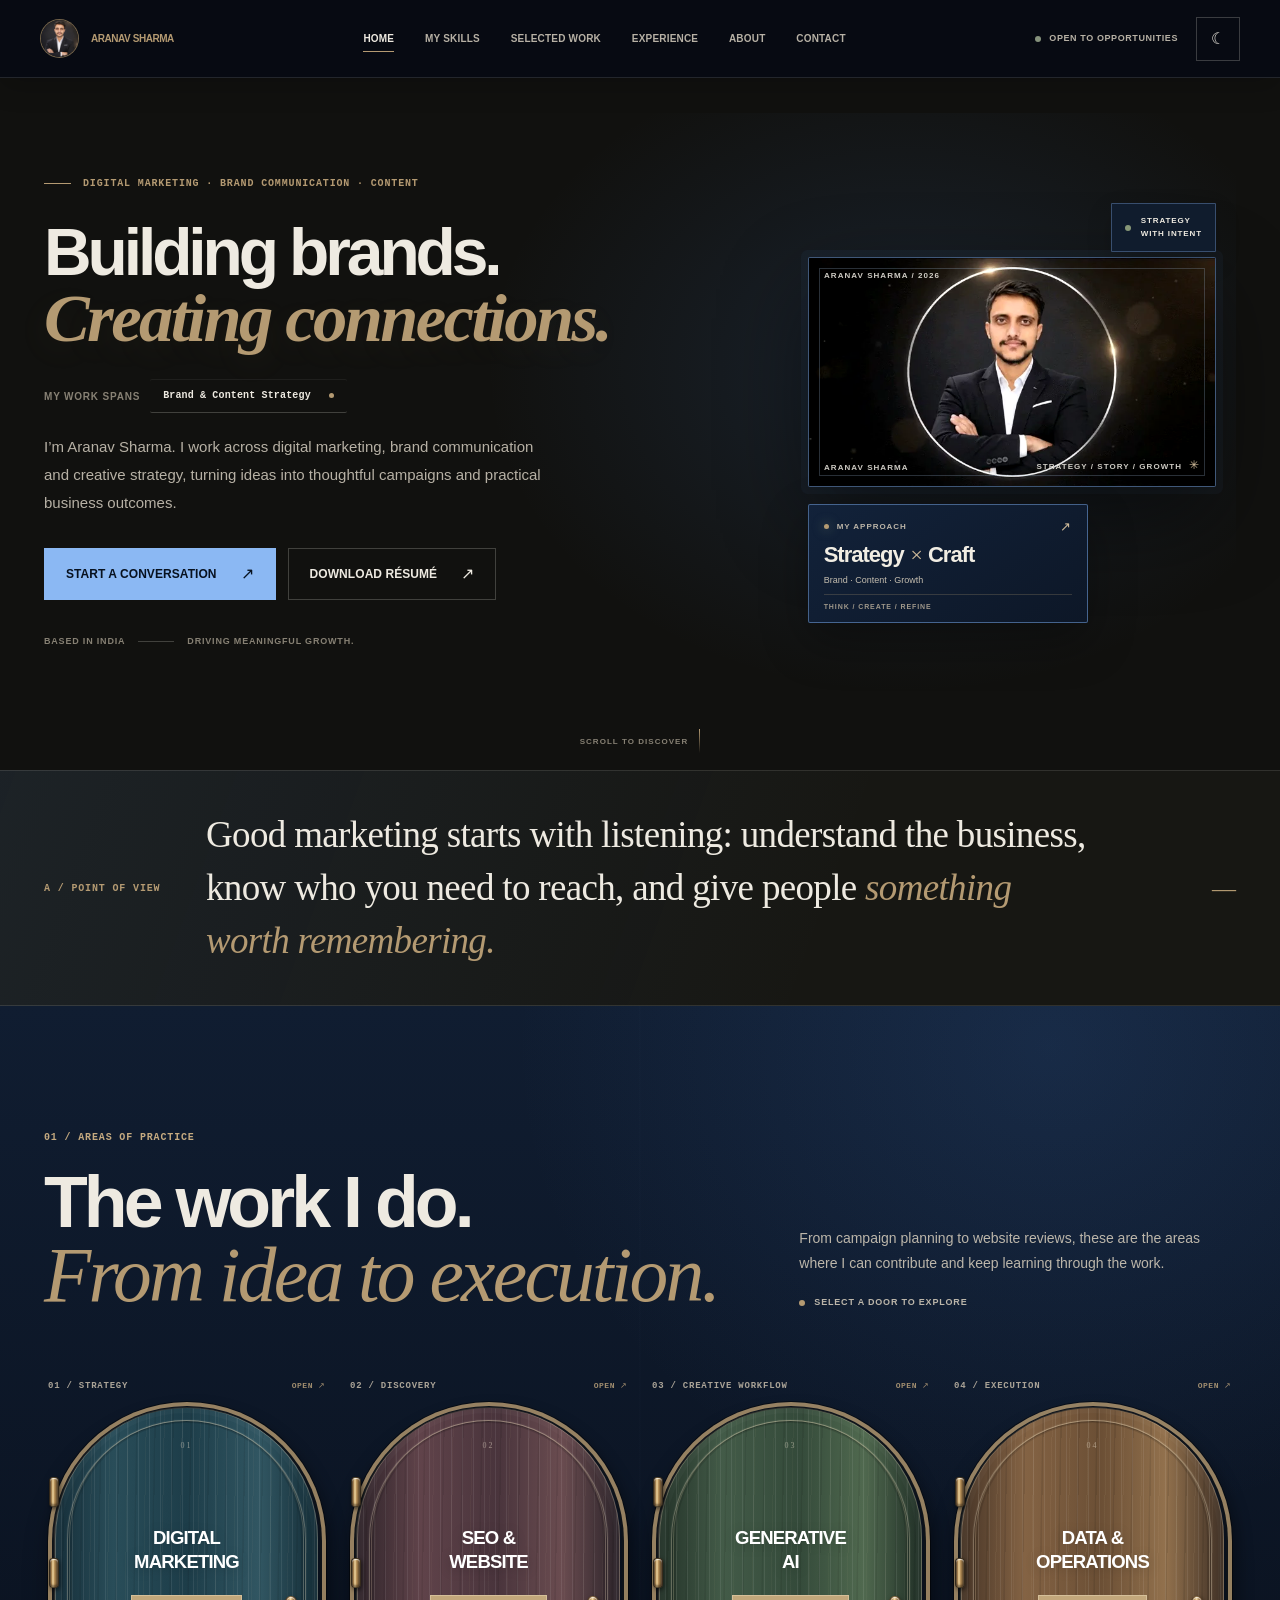
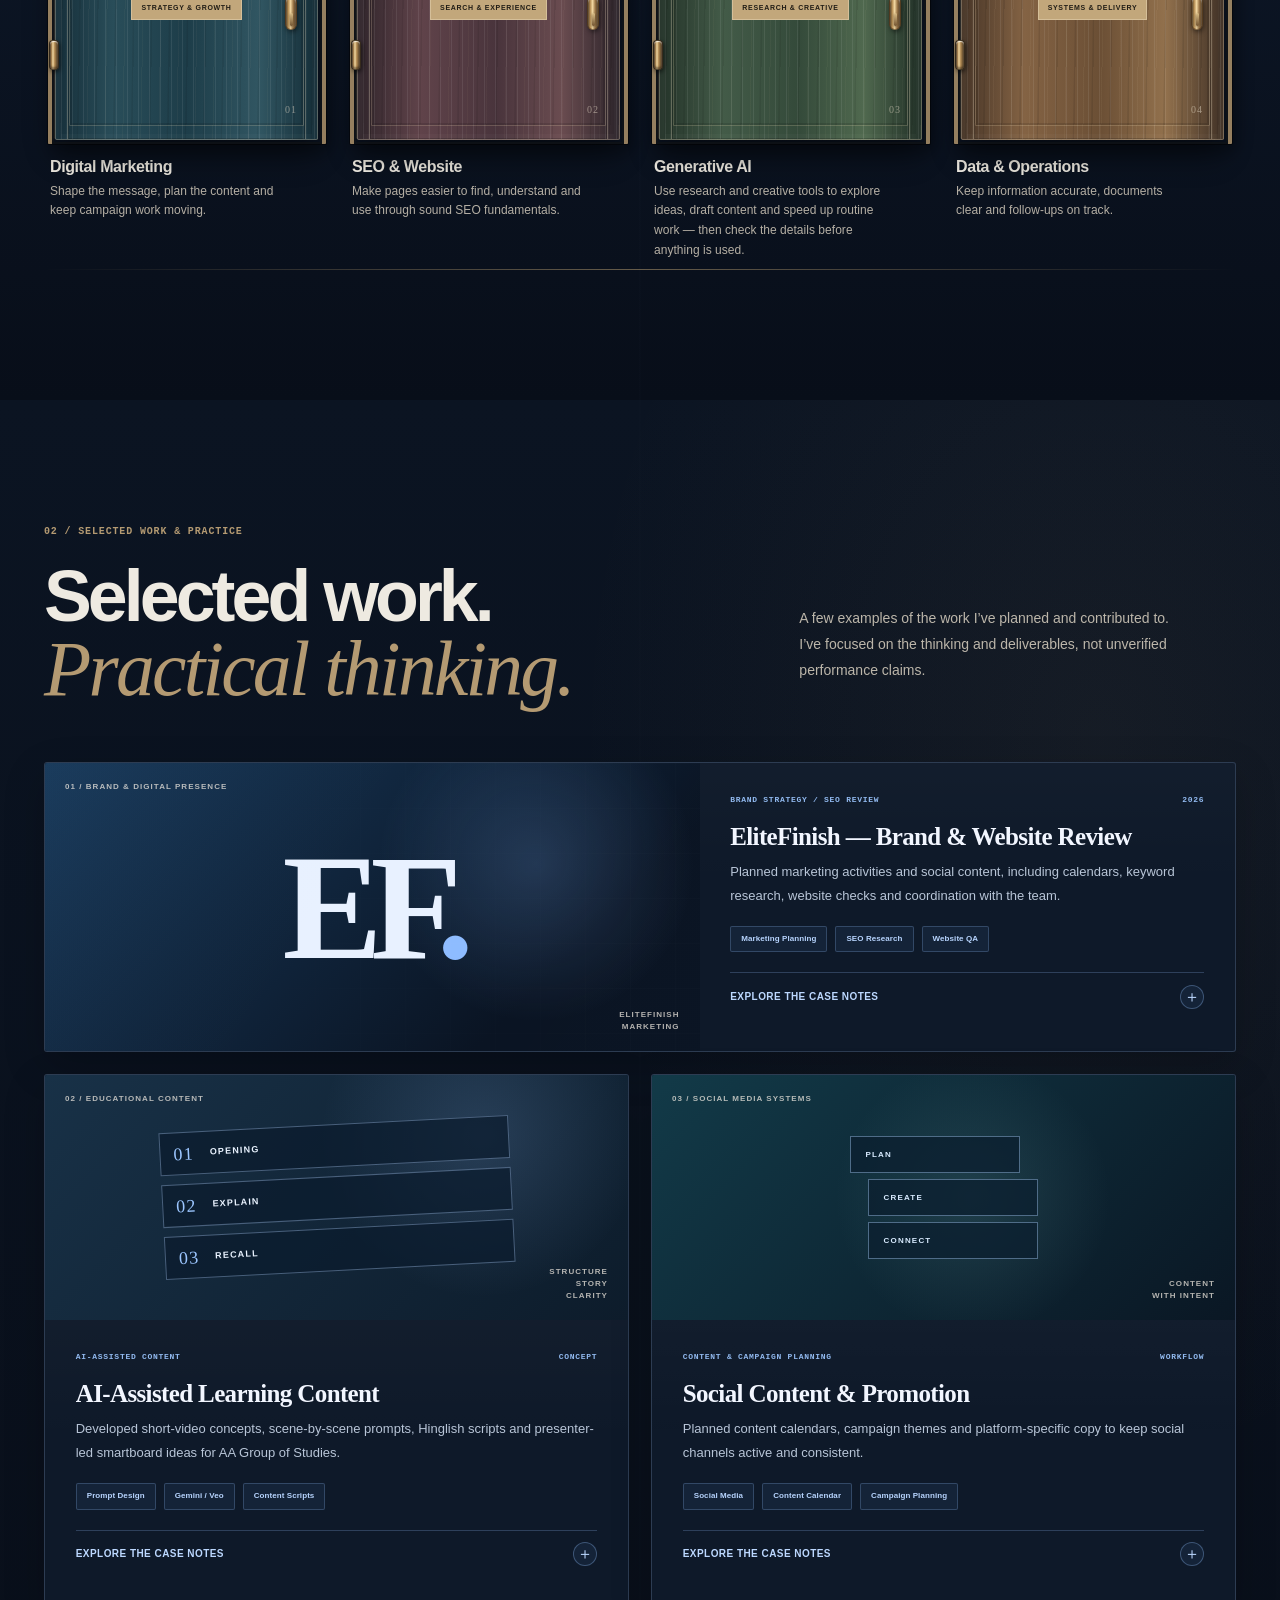
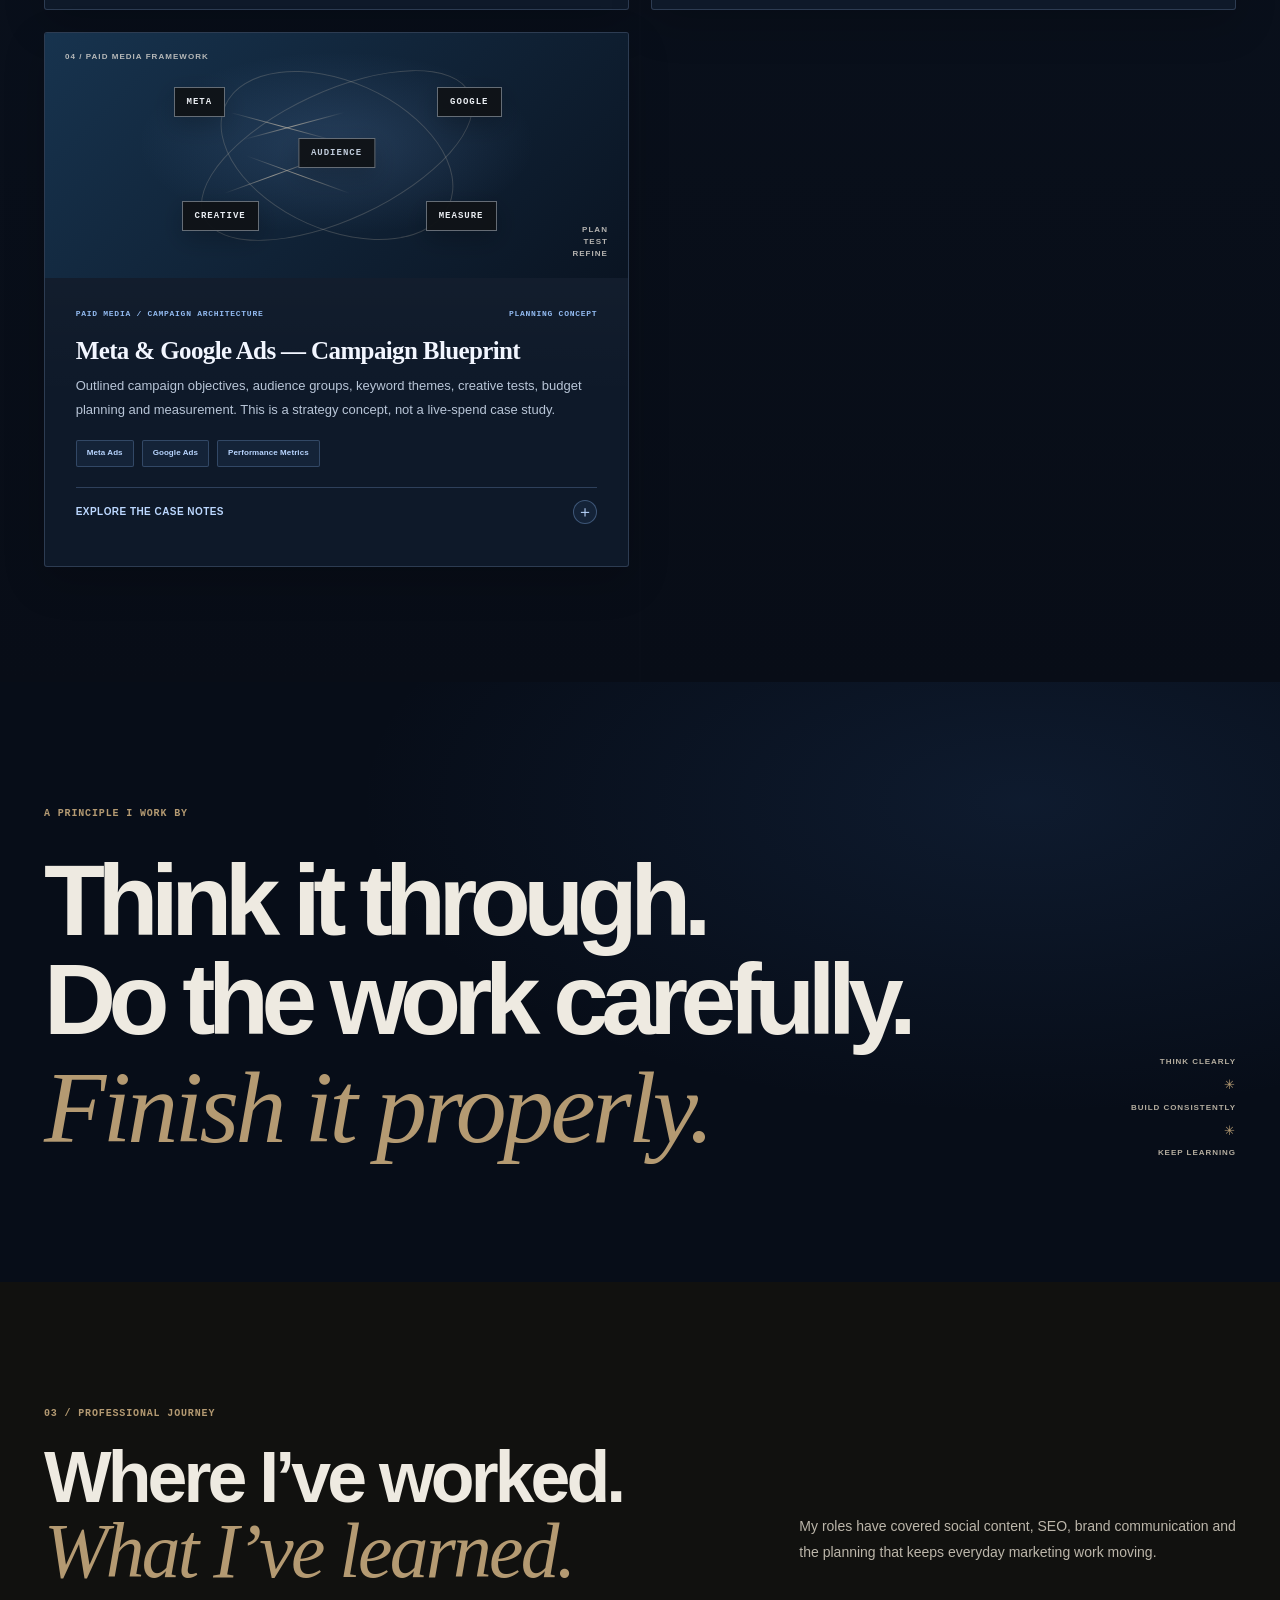
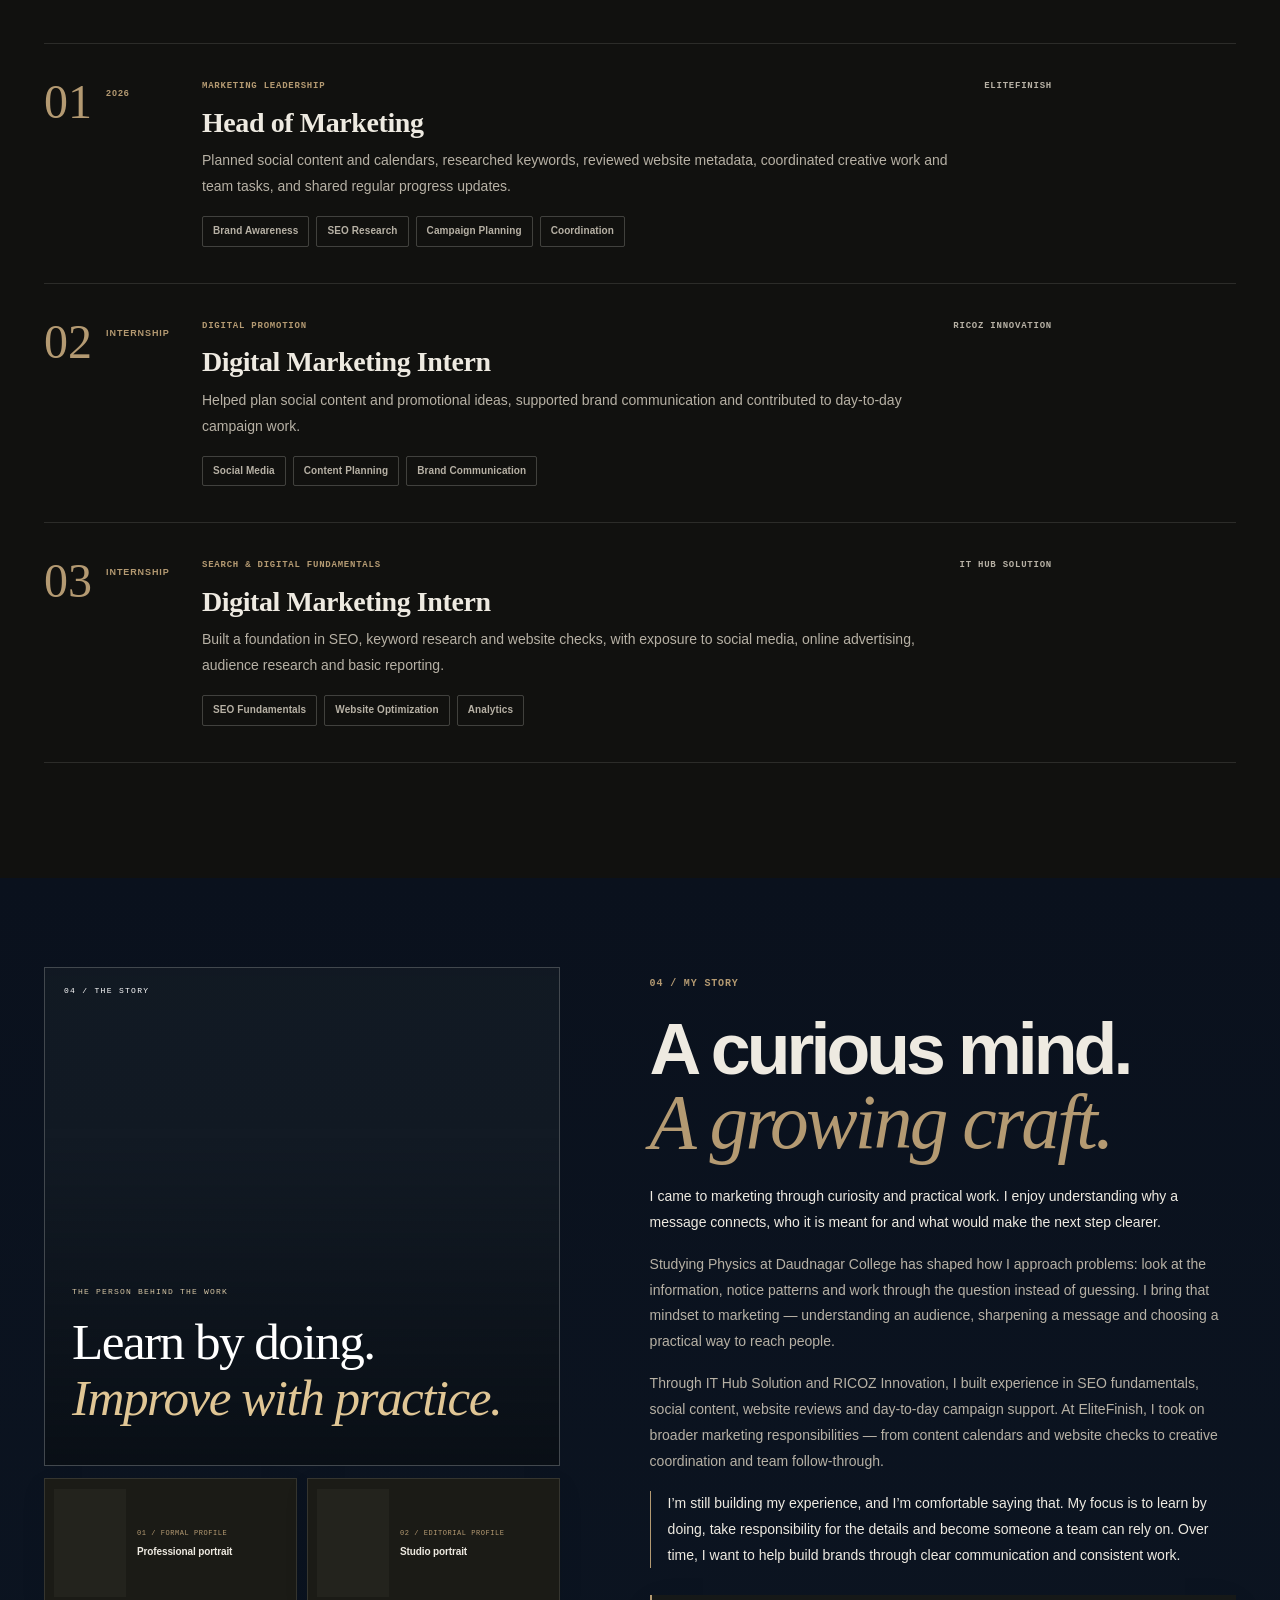
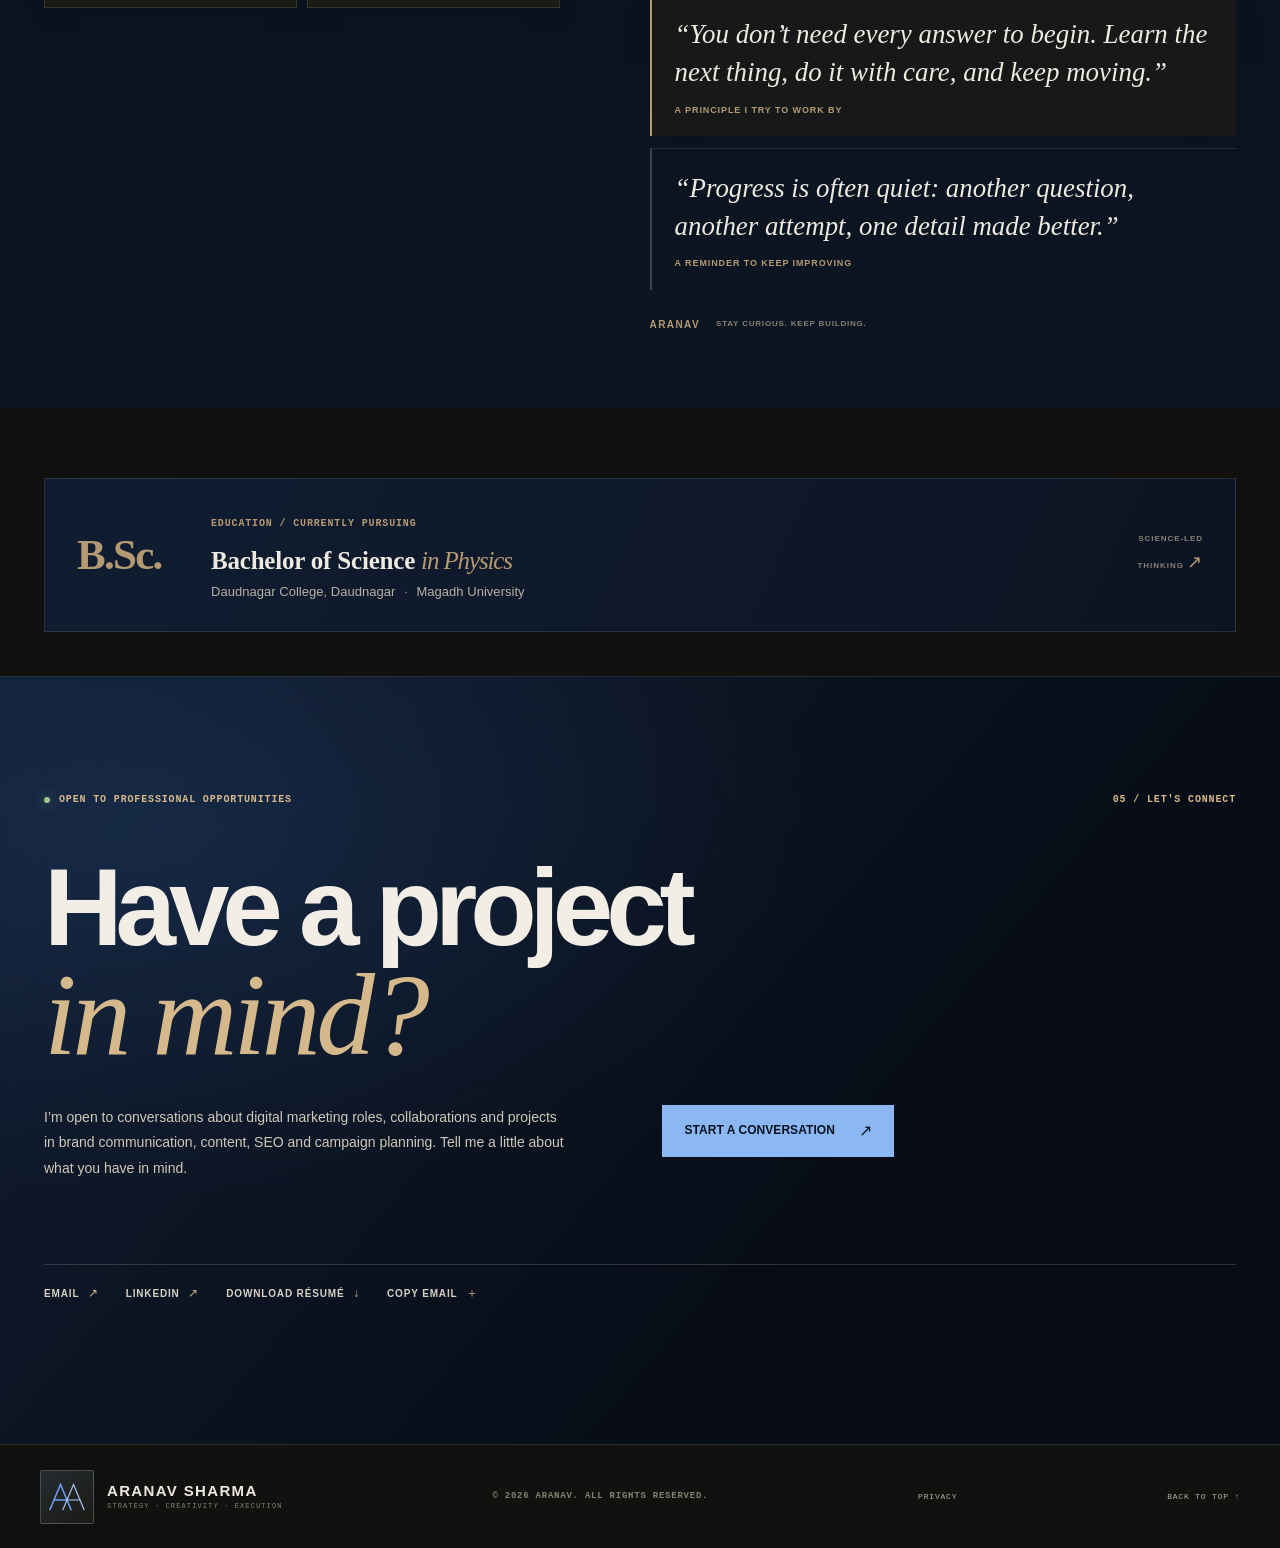
==== commit 51f3e3b3: "V20.2" ====
--- a/index.html
+++ b/index.html
@@ -5,7 +5,7 @@
   <meta name="viewport" content="width=device-width, initial-scale=1, viewport-fit=cover">
   <meta http-equiv="Content-Security-Policy" content="default-src 'self'; base-uri 'self'; object-src 'none'; frame-src 'none'; form-action 'self'; script-src 'self'; script-src-attr 'none'; style-src 'self' https://fonts.googleapis.com; style-src-attr 'none'; font-src 'self' https://fonts.gstatic.com data:; img-src 'self' data:; media-src 'self'; connect-src 'self' https://fonts.googleapis.com https://fonts.gstatic.com; manifest-src 'self'; worker-src 'none'; upgrade-insecure-requests; block-all-mixed-content">
   <meta name="referrer" content="strict-origin-when-cross-origin">
-  <meta name="theme-color" content="#11110f">
+  <meta name="theme-color" content="#070b13">
   <meta name="color-scheme" content="dark light">
   <meta property="og:locale" content="en_IN">
   <meta property="og:site_name" content="Aranav Sharma">
@@ -29,10 +29,7 @@
   <link rel="preconnect" href="https://fonts.gstatic.com" crossorigin>
   <link href="https://fonts.googleapis.com/css2?family=Manrope:wght@400;500;600;700;800&family=Cormorant+Garamond:ital,wght@0,500;0,600;1,500;1,600&display=swap" rel="stylesheet">
   <link rel="preload" as="image" href="assets/photos/aranav-cinematic-logo-still-v18.webp" fetchpriority="high">
-  <link rel="stylesheet" href="portfolio-v18.css">
-  <link rel="stylesheet" href="portfolio-v19.css">
-  <link rel="stylesheet" href="portfolio-v20.css">
-  <link rel="stylesheet" href="portfolio-v21.css">
+  <link rel="stylesheet" href="portfolio-v22.css">
   <script src="theme-init-v20.js"></script>
 </head>
 <body>
@@ -207,7 +204,18 @@
     </section>
   </main>
 
-  <footer class="footer"><a class="brand" href="#home" aria-label="Aranav Sharma, back to home"><img class="brand-logo" src="assets/photos/aranav-brand-mark-v18.webp" alt="" width="360" height="360" decoding="async"><span class="brand-wordmark">ARANAV SHARMA</span></a><span>© <b id="current-year">2026</b> ARANAV. ALL RIGHTS RESERVED.</span><a class="footer-privacy" href="privacy.html">PRIVACY</a><button class="footer-back-to-top" type="button">BACK TO TOP ↑</button></footer>
+  <footer class="footer">
+    <a class="footer-signature" href="#home" aria-label="Aranav Sharma monogram, back to home">
+      <svg class="footer-aa-mark" width="54" height="54" viewBox="0 0 84 84" role="img" aria-label="AA monogram" xmlns="http://www.w3.org/2000/svg">
+        <path d="M8 67 29 17 50 67 M16 48H42" />
+        <path class="aa-second" d="M34 67 55 17 76 67 M42 48H68" />
+      </svg>
+      <span class="footer-signature-copy"><strong>ARANAV SHARMA</strong><small>STRATEGY · CREATIVITY · EXECUTION</small></span>
+    </a>
+    <span>© <b id="current-year">2026</b> ARANAV. ALL RIGHTS RESERVED.</span>
+    <a class="footer-privacy" href="privacy.html">PRIVACY</a>
+    <button class="footer-back-to-top" type="button">BACK TO TOP ↑</button>
+  </footer>
   <button class="back-to-top" id="back-to-top" type="button" aria-label="Back to top" title="Back to top" aria-hidden="true" tabindex="-1"><span aria-hidden="true">↑</span></button>
 
   <dialog class="contact-modal" id="contact-modal" aria-labelledby="modal-title" aria-describedby="modal-help">
--- a/portfolio-v22.css
+++ b/portfolio-v22.css
@@ -0,0 +1,631 @@
+:root{--bg:#0b1018;--bg-2:#0e1621;--panel:#111c28;--panel-2:#172432;--ink:#f4f1e9;--muted:#a5aeb6;--dim:#6f7b87;--line:rgba(228,220,204,.14);--line-strong:rgba(228,220,204,.28);--gold:#d8b982;--gold-light:#f0dcb5;--purple:#9d83c6;--teal:#85aeb4;--serif:'Cormorant Garamond',Georgia,serif;--sans:'DM Sans',Arial,sans-serif;--mono:'DM Sans',Arial,sans-serif;--ease:cubic-bezier(.2,.78,.18,1);--shadow:0 30px 100px rgba(0,0,0,.32);color-scheme:dark;}html[data-theme="light"]{--bg:#f1eee7;--bg-2:#e9e5dc;--panel:#faf8f2;--panel-2:#e9e4d9;--ink:#17212a;--muted:#5d6871;--dim:#899098;--line:rgba(23,33,42,.13);--line-strong:rgba(23,33,42,.25);color-scheme:light}*{box-sizing:border-box}html{scroll-behavior:smooth;scroll-padding-top:92px;overflow-x:clip}body{margin:0;min-width:320px;overflow-x:clip;background:var(--bg);color:var(--ink);font-family:var(--sans);font-size:15px;line-height:1.6;-webkit-font-smoothing:antialiased;text-rendering:optimizeLegibility;transition:background .35s,color .35s}body.is-loading{overflow:hidden}button,a{-webkit-tap-highlight-color:transparent}button{font:inherit}a{color:inherit;text-decoration:none}img{display:block;max-width:100%}::selection{background:var(--gold);color:#121820}.page-wrap{width:min(1240px,calc(100% - 96px));margin-inline:auto}.section-pad{padding:118px 0}.preloader{position:fixed;inset:0;z-index:2000;display:flex;flex-direction:column;align-items:center;justify-content:center;gap:16px;background:#0b1018;color:#f3eee3;transition:opacity .65s,visibility .65s}.preloader.is-done{opacity:0;visibility:hidden;pointer-events:none}.preloader-mark{font:800 35px var(--sans);letter-spacing:-3px}.preloader-mark span,.brand span{color:var(--gold)}.preloader-line{width:130px;height:1px;background:rgba(255,255,255,.17);overflow:hidden}.preloader-line i{display:block;height:100%;width:100%;background:var(--gold);transform:translateX(-100%);animation:loaderLine 1.35s var(--ease) forwards}.preloader small{font:8px var(--mono);letter-spacing:2px;color:#9ca5aa}@keyframes loaderLine{to{transform:translateX(0)}}.ambient{position:absolute;z-index:-1;pointer-events:none;filter:blur(2px);opacity:.75}.ambient-one{top:-270px;right:-180px;width:700px;height:650px;background:radial-gradient(ellipse,rgba(91,55,130,.17),transparent 70%)}.ambient-two{top:1120px;left:-280px;width:640px;height:700px;background:radial-gradient(ellipse,rgba(46,98,111,.12),transparent 70%)}.header{height:84px;padding:0 max(48px,calc((100vw - 1340px)/2));display:flex;align-items:center;gap:36px;position:sticky;top:0;z-index:100;background:color-mix(in srgb,var(--bg) 88%,transparent);backdrop-filter:blur(18px);border-bottom:1px solid var(--line)}.brand{font:800 25px var(--sans);letter-spacing:-2px;flex:none}.nav{display:flex;align-items:center;justify-content:center;gap:clamp(15px,2.4vw,34px);margin-inline:auto}.nav-link{position:relative;font:500 10px var(--mono);letter-spacing:.4px;color:var(--muted);padding:10px 0;transition:color .2s}.nav-link:after{content:'';position:absolute;left:0;right:100%;bottom:3px;height:1px;background:var(--gold);transition:right .3s var(--ease)}.nav-link:hover,.nav-link.is-active{color:var(--ink)}.nav-link:hover:after,.nav-link.is-active:after{right:0}.header-right{display:flex;align-items:center;gap:18px;flex:none}.availability{font:8px var(--mono);letter-spacing:1.1px;color:var(--muted);white-space:nowrap;display:flex;align-items:center;gap:8px}.availability i,.status-dot{width:6px;height:6px;border-radius:50%;background:#9fc78c;box-shadow:0 0 13px rgba(159,199,140,.7);display:inline-block}.theme-toggle{width:34px;height:34px;border:1px solid var(--line-strong);border-radius:50%;background:transparent;color:var(--ink);font-size:16px;cursor:pointer;transition:background .2s,border-color .2s}.theme-toggle:hover{background:var(--panel);border-color:var(--gold)}.menu-toggle{display:none}.hero{min-height:710px;padding-top:96px;padding-bottom:86px;display:grid;grid-template-columns:1.08fr .92fr;align-items:center;gap:7%;position:relative}.hero-main{position:relative;z-index:2;padding-bottom:24px}.micro-label,.section-index{font:9px var(--mono);letter-spacing:1.5px;color:var(--gold);text-transform:uppercase}.micro-label{display:flex;align-items:center;gap:12px;margin-bottom:30px}.micro-line{width:33px;height:1px;background:var(--gold)}.hero-title{font:700 clamp(58px,7vw,98px)/.98 var(--sans);letter-spacing:-.085em;margin:0 0 30px;max-width:720px}.hero-title em{font:italic 500 1.02em var(--serif);letter-spacing:-.06em;color:var(--gold);white-space:nowrap}.hero-role{display:flex;align-items:center;gap:12px;flex-wrap:wrap;margin-bottom:21px}.role-prefix{font:10px var(--mono);color:var(--muted)}.role-window{min-height:36px;padding:4px 12px;border:1px solid rgba(216,185,130,.4);background:rgba(216,185,130,.07);display:inline-flex;align-items:center;gap:9px;color:var(--gold-light);font:500 11px var(--mono)}.role-window b{width:5px;height:5px;border-radius:50%;background:var(--gold);animation:blink 1.1s step-end infinite}@keyframes blink{50%{opacity:0}}#role-text{transition:opacity .2s,transform .2s}#role-text.is-changing{opacity:0;transform:translateY(5px)}.hero-description{max-width:535px;margin:0;color:var(--muted);font-size:14px;line-height:1.95}.hero-actions{display:flex;align-items:center;gap:13px;margin-top:32px;flex-wrap:wrap}.btn{height:52px;padding:0 19px 0 22px;display:inline-flex;align-items:center;justify-content:space-between;gap:34px;border:1px solid transparent;font:600 10px var(--mono);letter-spacing:.3px;cursor:pointer;transition:transform .25s var(--ease),background .25s,border-color .25s,color .25s}.btn i{font-style:normal;font-size:16px;transition:transform .25s}.btn:hover{transform:translateY(-3px)}.btn:hover i{transform:translate(2px,-2px)}.btn-primary{background:var(--gold);color:#141a20;border-color:var(--gold)}.btn-primary:hover{background:var(--gold-light);border-color:var(--gold-light)}.btn-quiet{border-color:var(--line-strong);color:var(--ink);background:transparent}.btn-quiet:hover{border-color:var(--gold);background:rgba(216,185,130,.06)}.hero-foot{display:flex;align-items:center;gap:13px;margin-top:54px;color:var(--dim);font:8px var(--mono);letter-spacing:1.15px}.hero-foot-rule{width:38px;height:1px;background:var(--line-strong)}.hero-visual{height:510px;max-width:475px;width:100%;justify-self:end;position:relative;padding:20px 24px 28px 34px}.hero-image-frame{position:absolute;inset:18px 26px 26px 43px;overflow:hidden;background:#19232c;border:1px solid rgba(216,185,130,.35);box-shadow:var(--shadow);transform:rotate(1.5deg);transition:transform .6s var(--ease)}.hero-visual:hover .hero-image-frame{transform:rotate(0) translateY(-4px)}.hero-image-frame img{width:100%;height:100%;object-fit:cover;object-position:center 30%;filter:saturate(.82) contrast(1.05)}.image-vignette{position:absolute;inset:0;background:linear-gradient(180deg,rgba(7,12,18,.16),transparent 35%,rgba(7,12,18,.72))}.image-index,.image-bottom{position:absolute;left:19px;right:19px;color:#f5f0e6;font:8px var(--mono);letter-spacing:1.2px}.image-index{top:18px}.image-bottom{bottom:19px;display:flex;justify-content:space-between;gap:12px}.image-bottom b{color:var(--gold);font-size:14px;margin-left:4px}.visual-note{position:absolute;z-index:2;background:var(--panel);border:1px solid var(--line-strong);box-shadow:0 14px 50px rgba(0,0,0,.28);color:var(--ink)}.note-top{right:-8px;top:53px;padding:12px 14px;display:flex;gap:10px;align-items:center;font:8px/1.5 var(--mono);letter-spacing:1px}.note-dot{width:6px;height:6px;background:#a4c18f;border-radius:50%;box-shadow:0 0 12px rgba(164,193,143,.75)}.note-bottom{left:0;bottom:53px;padding:12px 15px;display:flex;align-items:center;gap:14px}.note-bottom strong{font:500 25px var(--serif);color:var(--gold)}.note-bottom span{font:7px var(--mono);letter-spacing:1px;color:var(--muted)}.hero-scroll{position:absolute;left:0;right:0;bottom:22px;display:flex;align-items:center;justify-content:center;gap:13px;color:var(--dim);font:8px var(--mono);letter-spacing:1.3px}.hero-scroll i{height:28px;width:1px;background:linear-gradient(var(--gold),transparent);display:block}.intro-band{border-block:1px solid var(--line);background:linear-gradient(110deg,rgba(216,185,130,.07),transparent 64%),var(--bg-2)}.intro-inner{min-height:170px;display:grid;grid-template-columns:180px minmax(0,1fr) 40px;align-items:center;gap:30px}.intro-statement{font:500 clamp(22px,3vw,34px)/1.42 var(--serif);letter-spacing:-.6px;max-width:870px;margin:0}.intro-statement em{color:var(--gold);font-style:italic}.intro-mark{font-size:31px;color:var(--gold);justify-self:end}.expertise{position:relative;overflow:hidden;background:linear-gradient(180deg,#111b27 0%,#0d1520 100%);color:#f4f1e9}.expertise:before{content:'';position:absolute;inset:0;pointer-events:none;background:radial-gradient(ellipse at 50% 5%,rgba(108,80,145,.12),transparent 47%),linear-gradient(90deg,transparent 49.95%,rgba(255,255,255,.025) 50%,transparent 50.05%)}.section-heading{display:grid;grid-template-columns:1.1fr .7fr;gap:8%;align-items:end;margin-bottom:58px;position:relative;z-index:1}.section-heading h2{font:700 clamp(47px,6vw,76px)/1.01 var(--sans);letter-spacing:-.08em;margin:18px 0 0}.section-heading h2 em,.story-copy h2 em,.contact-title em{font:italic 500 1.05em var(--serif);letter-spacing:-.055em;color:var(--gold)}.heading-aside{padding-bottom:5px}.heading-aside p{max-width:430px;color:var(--muted);font-size:12px;line-height:1.9;margin:0 0 19px}.heading-hint{display:flex;align-items:center;gap:9px;color:#c7b58f;font:8px var(--mono);letter-spacing:1.1px}.heading-hint i{width:6px;height:6px;border-radius:50%;background:var(--gold);box-shadow:0 0 12px var(--gold)}.doors-stage{display:grid;grid-template-columns:repeat(4,minmax(0,1fr));gap:18px;position:relative;z-index:1;padding:12px 10px 22px;transition:opacity .4s,transform .5s,filter .5s}.doors-stage.is-hidden{opacity:0;transform:translateY(18px) scale(.985);filter:blur(4px);pointer-events:none;position:absolute;visibility:hidden}.doors-floor{position:absolute;left:0;right:0;bottom:15px;height:1px;background:linear-gradient(90deg,transparent,rgba(216,185,130,.45),transparent)}.skill-door{min-width:0;position:relative;text-align:center;z-index:1}.door-meta{min-height:27px;display:flex;justify-content:space-between;align-items:flex-start;color:#97a2aa;font:7px var(--mono);letter-spacing:1.05px}.door-open-hint{color:var(--gold);opacity:.8;transition:opacity .2s}.skill-door:hover .door-open-hint{opacity:1}.door-button{width:100%;height:clamp(245px,30vw,370px);padding:0;border:0;background:transparent;cursor:pointer;perspective:1400px;perspective-origin:15% 50%;display:block;position:relative;z-index:2;transform-style:preserve-3d}.door-arch{position:absolute;inset:0 5px 0;display:flex;align-items:center;justify-content:center;flex-direction:column;overflow:hidden;isolation:isolate;transform-origin:left center;transform-style:preserve-3d;border-radius:160px 160px 3px 3px;border:1px solid rgba(255,255,255,.35);border-bottom:0;box-shadow:inset 0 0 0 7px rgba(255,255,255,.045),inset 0 0 28px rgba(0,0,0,.12),8px 9px 26px rgba(0,0,0,.25);transition:transform 1.05s cubic-bezier(.2,.77,.15,1),filter .7s,box-shadow .7s;backface-visibility:visible}.door-blue .door-arch{background:linear-gradient(135deg,#578ba3 0%,#286078 55%,#163e54 100%)}.door-violet .door-arch{background:linear-gradient(135deg,#9e8cb6 0%,#6d6287 55%,#3f3b5e 100%)}.door-green .door-arch{background:linear-gradient(135deg,#a9c48f 0%,#69896f 55%,#3b5c51 100%)}.door-amber .door-arch{background:linear-gradient(135deg,#d9a06e 0%,#b9754d 55%,#7b493b 100%)}.door-inner-rim{position:absolute;inset:12px 11px 0;border:1px solid rgba(255,255,255,.2);border-bottom:0;border-radius:145px 145px 0 0;z-index:-1}.door-grooves{position:absolute;inset:0;z-index:-1;opacity:.22;background:repeating-linear-gradient(90deg,transparent 0 5px,rgba(255,255,255,.34) 5.5px 6px,transparent 6.5px 11px);mask-image:linear-gradient(180deg,#000 0%,#000 100%)}.door-arch:after{content:'';position:absolute;inset:36% 18px 15px;border:1px solid rgba(255,255,255,.2);border-bottom:0;border-radius:85px 85px 0 0;pointer-events:none}.door-number{position:absolute;top:33px;left:0;right:0;color:rgba(255,255,255,.7);font:8px var(--mono);letter-spacing:2px}.door-title{display:block;color:#fff;font:700 clamp(13px,1.45vw,18px)/1.35 var(--sans);letter-spacing:-.35px;text-shadow:0 2px 13px rgba(0,0,0,.22);transform:translateZ(12px)}.door-plate{margin-top:21px;padding:7px 9px;border:1px solid rgba(247,225,180,.48);background:linear-gradient(180deg,#efd9a6,#c9a76c);color:#2c2a25;font:7px var(--mono);letter-spacing:.7px;box-shadow:0 3px 10px rgba(0,0,0,.2);transform:translateZ(14px)}.door-handle{position:absolute;right:20px;top:57%;width:11px;height:11px;border-radius:50%;background:linear-gradient(145deg,#ffe9b8,#9d713f);border:1px solid rgba(73,49,23,.55);box-shadow:0 0 0 3px rgba(31,29,24,.2),0 0 14px rgba(255,220,158,.3);transform:translateZ(20px)}.door-keyhole{position:absolute;right:24px;top:calc(57% + 17px);height:13px;width:3px;border-radius:4px;background:#715534;transform:translateZ(20px)}.door-bottom-number{position:absolute;bottom:24px;right:20px;color:rgba(255,255,255,.75);font:10px var(--mono);letter-spacing:1px}.door-button:hover .door-arch,.door-button:focus-visible .door-arch{filter:brightness(1.12);box-shadow:inset 0 0 0 7px rgba(255,255,255,.07),inset 0 0 28px rgba(0,0,0,.08),12px 12px 32px rgba(0,0,0,.32)}.door-button:focus-visible{outline:2px solid var(--gold-light);outline-offset:6px;border-radius:160px 160px 0 0}.skill-door.is-opening .door-arch{transform:rotateY(-112deg);filter:brightness(1.22);box-shadow:inset 0 0 0 7px rgba(255,255,255,.05),15px 15px 40px rgba(0,0,0,.45)}.door-caption{padding:17px 2px 0;text-align:left}.door-caption h3{font:600 16px var(--sans);letter-spacing:-.5px;margin:0 0 5px;color:#f4f0e8}.door-caption p{font:10px/1.7 var(--sans);color:#9daab2;margin:0;max-width:230px}.skill-detail{position:relative;z-index:4;min-height:480px;margin-top:8px;padding:25px 34px 23px;border:1px solid rgba(216,185,130,.25);background:linear-gradient(110deg,rgba(124,90,156,.1),transparent 48%),#121e2a;box-shadow:0 30px 90px rgba(0,0,0,.3);opacity:0;transform:translateY(30px);filter:blur(6px);transition:opacity .5s,transform .6s var(--ease),filter .5s}.skill-detail[hidden]{display:none}.skill-detail.is-active{opacity:1;transform:translateY(0);filter:blur(0)}.detail-top,.detail-bottom{display:flex;align-items:center;justify-content:space-between;gap:15px}.back-to-doors,.detail-next{padding:8px 0;border:0;background:none;color:var(--gold-light);font:8px var(--mono);letter-spacing:1px;cursor:pointer}.back-to-doors span{font-size:14px;margin-right:8px}.detail-counter{font:8px var(--mono);letter-spacing:1px;color:#85919a}.detail-main{display:grid;grid-template-columns:minmax(0,1fr) 260px;gap:8%;padding:34px 4% 32px}.detail-copy{max-width:700px}.detail-copy h3{font:700 clamp(34px,4.6vw,58px)/1.05 var(--sans);letter-spacing:-.075em;margin:13px 0 16px;color:#f3efe7}.detail-copy>p{max-width:720px;color:#b0bac0;font-size:13px;line-height:1.9;margin:0 0 19px}.detail-tags,.work-tags,.timeline-tags{display:flex;flex-wrap:wrap;gap:7px}.detail-tags span,.work-tags span,.timeline-tags span{padding:7px 9px;border:1px solid rgba(216,185,130,.23);color:#c6b58f;font:8px var(--mono);letter-spacing:.2px}.detail-divider{height:1px;background:var(--line);margin:24px 0 19px}.detail-copy h4{font:8px var(--mono);letter-spacing:1.3px;color:var(--gold);margin:0 0 13px}.detail-list{list-style:none;display:grid;gap:10px;margin:0;padding:0}.detail-list li{position:relative;padding-left:20px;color:#c2c9ca;font-size:11px;line-height:1.7}.detail-list li:before{content:'↗';position:absolute;left:0;top:0;color:var(--gold);font-size:11px}.detail-tools{margin-top:25px;padding-top:16px;border-top:1px solid var(--line)}.detail-tools span{color:var(--gold);font:8px var(--mono);letter-spacing:1.1px}.detail-tools p{color:#aab5bb;font:10px/1.8 var(--mono);margin:9px 0 0}.detail-aside{border-left:1px solid rgba(216,185,130,.27);padding:13px 0 13px 28px;display:flex;flex-direction:column;align-items:flex-start;justify-content:center}.detail-visual-icon{width:62px;height:62px;border:1px solid rgba(216,185,130,.5);border-radius:50%;display:grid;place-items:center;color:var(--gold);font:28px var(--serif);margin-bottom:24px;box-shadow:0 0 36px rgba(216,185,130,.07)}.detail-aside-label{color:#89959d;font:7px var(--mono);letter-spacing:1.2px}.detail-aside>p{font:italic 500 21px/1.45 var(--serif);color:#e4d7c0;margin:14px 0 23px}.detail-aside-rule{width:45px;height:1px;background:var(--gold);margin-bottom:17px}.detail-aside-foot{color:#87929a;font:7px/1.9 var(--mono);letter-spacing:1px}.detail-bottom{padding-top:16px;border-top:1px solid var(--line)}.detail-bottom>span{color:#798792;font:7px var(--mono);letter-spacing:1px}.detail-next{border:1px solid rgba(216,185,130,.35);padding:10px 13px}.detail-next span{font-size:13px;margin-left:10px}.work{background:var(--bg-2)}.work-grid{display:grid;grid-template-columns:repeat(2,minmax(0,1fr));gap:18px}.work-card{border:1px solid var(--line);background:var(--panel);overflow:hidden;transition:transform .4s var(--ease),border-color .3s,box-shadow .4s}.work-card:hover{transform:translateY(-5px);border-color:rgba(216,185,130,.38);box-shadow:var(--shadow)}.work-wide{grid-column:span 2;display:grid;grid-template-columns:1.1fr .9fr}.work-card-visual{height:245px;position:relative;overflow:hidden;display:flex;align-items:center;justify-content:center}.work-wide .work-card-visual{height:100%;min-height:280px}.visual-label{position:absolute;left:20px;top:18px;color:rgba(255,255,255,.7);font:8px var(--mono);letter-spacing:1.2px;z-index:2}.visual-stamp{position:absolute;right:20px;bottom:18px;color:rgba(255,255,255,.75);text-align:right;font:7px/1.6 var(--mono);letter-spacing:1px;z-index:2}.visual-elite{background:radial-gradient(circle at 75% 35%,rgba(222,189,137,.17),transparent 28%),linear-gradient(135deg,#263b47,#111a23 70%)}.visual-large-type{font:800 clamp(85px,14vw,185px)/1 var(--sans);letter-spacing:-.12em;color:rgba(235,225,204,.9);text-shadow:0 14px 50px rgba(0,0,0,.25)}.visual-large-type span{color:var(--gold)}.visual-grid-lines{position:absolute;inset:0;background-image:linear-gradient(rgba(255,255,255,.06) 1px,transparent 1px),linear-gradient(90deg,rgba(255,255,255,.06) 1px,transparent 1px);background-size:45px 45px;mask-image:linear-gradient(90deg,transparent,#000)}.visual-ai{background:radial-gradient(circle at 50% 50%,rgba(145,117,189,.28),transparent 35%),linear-gradient(135deg,#29253d,#111724)}.ai-orbit{width:145px;height:145px;border:1px solid rgba(216,185,130,.38);border-radius:50%;position:relative;display:grid;place-items:center;box-shadow:0 0 65px rgba(150,118,195,.12)}.ai-orbit:before,.ai-orbit:after{content:'';position:absolute;inset:18px;border:1px solid rgba(216,185,130,.32);border-radius:50%;transform:rotateX(65deg) rotateZ(28deg)}.ai-orbit:after{transform:rotateX(65deg) rotateZ(-34deg)}.ai-orbit b{font:italic 500 52px var(--serif);color:#e7d7f5}.ai-orbit i{position:absolute;width:7px;height:7px;border-radius:50%;background:var(--gold);box-shadow:0 0 12px var(--gold)}.ai-orbit i:nth-child(2){top:3px;left:63px}.ai-orbit i:nth-child(3){bottom:20px;right:0}.ai-orbit i:nth-child(4){bottom:3px;left:32px}.visual-social{background:radial-gradient(circle at 55% 50%,rgba(139,177,154,.24),transparent 38%),linear-gradient(135deg,#203c3e,#101a24)}.social-stack{display:grid;gap:8px;transform:rotate(-8deg)}.social-stack i{width:155px;padding:13px 15px;border:1px solid rgba(238,222,185,.47);background:rgba(232,218,183,.08);color:#f1e4c8;font:8px var(--mono);letter-spacing:2px;font-style:normal;box-shadow:0 8px 28px rgba(0,0,0,.17)}.social-stack i:nth-child(2){transform:translateX(17px)}.social-stack i:nth-child(3){transform:translateX(34px)}.work-card-copy{padding:25px 27px 27px}.work-meta{display:flex;align-items:center;justify-content:space-between;gap:10px;color:var(--gold);font:7px var(--mono);letter-spacing:1px}.work-card-copy h3{font:600 22px var(--sans);letter-spacing:-.8px;margin:16px 0 8px}.work-card-copy p{font-size:11px;line-height:1.85;color:var(--muted);margin:0 0 18px}.work-tags span{color:var(--muted);border-color:var(--line);font-size:7px}.statement{position:relative;overflow:hidden;background:linear-gradient(120deg,rgba(108,80,145,.12),transparent 58%),#0a1018;border-block:1px solid var(--line)}.statement-inner{position:relative}.statement-inner h2{font:700 clamp(56px,9vw,112px)/.95 var(--sans);letter-spacing:-.095em;margin:27px 0 0}.statement-inner h2 em{font:italic 500 1.02em var(--serif);color:var(--gold)}.statement-side{position:absolute;right:0;bottom:7px;display:flex;flex-direction:column;align-items:flex-end;gap:7px;color:#8d98a1;font:7px var(--mono);letter-spacing:1.2px}.statement-side i{font-style:normal;color:var(--gold);font-size:13px}.journey{background:var(--bg)}.timeline{border-top:1px solid var(--line)}.timeline-item{display:grid;grid-template-columns:155px minmax(0,1fr);gap:30px;padding:33px 0 35px;border-bottom:1px solid var(--line)}.timeline-side{display:flex;gap:14px;align-items:flex-start}.timeline-side>span{font:500 42px/.9 var(--serif);color:var(--gold)}.timeline-side small{padding-top:7px;color:var(--dim);font:8px var(--mono);letter-spacing:.8px}.timeline-content{max-width:850px}.timeline-top{display:flex;justify-content:space-between;gap:15px;color:var(--gold);font:8px var(--mono);letter-spacing:1px}.timeline-top span:last-child{color:var(--muted)}.timeline-content h3{font:600 26px var(--sans);letter-spacing:-1px;margin:12px 0 9px}.timeline-content p{max-width:760px;color:var(--muted);font-size:12px;line-height:1.9;margin:0 0 16px}.timeline-tags span{font-size:7px}.story{background:var(--bg-2)}.story-layout{display:grid;grid-template-columns:.9fr 1.1fr;gap:9%;align-items:center}.story-image{height:650px;max-height:690px;position:relative;overflow:hidden;border:1px solid rgba(216,185,130,.27);box-shadow:var(--shadow)}.story-image img{width:100%;height:100%;object-fit:cover;object-position:center 35%;filter:saturate(.75)}.story-image:after{content:'';position:absolute;inset:0;background:linear-gradient(180deg,rgba(7,12,18,.08),transparent 35%,rgba(7,12,18,.75))}.story-image-overlay{position:absolute;z-index:1;left:25px;right:25px;bottom:45px;color:white}.story-image-overlay>span{font:8px var(--mono);letter-spacing:1.2px;color:#d6c6a5}.story-image-overlay strong{display:block;font:700 clamp(35px,4vw,54px)/1.04 var(--sans);letter-spacing:-.065em;margin-top:13px}.story-image-overlay em{font:italic 500 1em var(--serif);color:#e0c695}.story-index{position:absolute;z-index:2;top:18px;left:19px;color:white;font:8px var(--mono);letter-spacing:1.3px}.story-copy h2{font:700 clamp(44px,5.2vw,67px)/1 var(--sans);letter-spacing:-.08em;margin:17px 0 23px}.story-lead{font:500 19px/1.5 var(--serif);color:#e4d7bf!important}.story-copy p{color:var(--muted);font-size:12px;line-height:2;margin:0 0 16px}.story-copy .story-close{color:var(--ink);padding-left:17px;border-left:1px solid var(--gold);font-weight:500}.story-signature{display:flex;align-items:center;gap:16px;margin-top:27px}.story-signature span{font:600 9px var(--mono);letter-spacing:1.1px;color:var(--gold)}.story-signature i{font:7px var(--mono);font-style:normal;color:var(--dim);letter-spacing:.8px}.education{margin-top:70px;margin-bottom:40px;min-height:142px;padding:25px 32px;border:1px solid var(--line);background:linear-gradient(110deg,rgba(216,185,130,.07),transparent 55%),var(--panel);display:grid;grid-template-columns:125px minmax(0,1fr) 135px;align-items:center;gap:20px}.education-mark{font:800 47px var(--sans);letter-spacing:-4px;color:var(--gold)}.education-copy h3{font:600 23px var(--sans);letter-spacing:-.9px;margin:10px 0 5px}.education-copy h3 em{font:italic 500 1em var(--serif);color:var(--gold)}.education-copy p{color:var(--muted);font-size:10px;margin:0}.education-copy p span{color:var(--gold);padding:0 5px}.education-aside{text-align:right;color:var(--dim);font:8px/1.8 var(--mono);letter-spacing:1px}.education-aside b{font-size:18px;color:var(--gold);font-weight:400}.contact{background:linear-gradient(120deg,rgba(111,80,145,.13),transparent 60%),#111b27;border-top:1px solid var(--line)}.contact-top{display:flex;align-items:center;justify-content:space-between;gap:20px}.contact-top .section-index{display:flex;align-items:center;gap:9px}.contact-title{font:700 clamp(65px,10.8vw,132px)/.9 var(--sans);letter-spacing:-.1em;margin:62px 0 38px}.contact-title em{color:var(--gold)}.contact-title>span{color:var(--gold)}.contact-bottom{display:flex;align-items:center;justify-content:space-between;gap:30px;max-width:850px}.contact-bottom p{max-width:480px;color:var(--muted);font-size:12px;line-height:1.9;margin:0}.contact-links{display:flex;flex-wrap:wrap;gap:25px;margin-top:82px;padding-top:19px;border-top:1px solid var(--line)}.contact-links a,.contact-links button{padding:0;border:0;background:none;color:var(--muted);font:8px var(--mono);letter-spacing:1.1px;cursor:pointer;transition:color .2s}.contact-links a:hover,.contact-links button:hover{color:var(--gold)}.contact-links span{color:var(--gold);font-size:12px;margin-left:5px}.copy-feedback{min-height:17px;color:var(--gold);font:8px var(--mono);margin:10px 0 0}.footer{min-height:78px;padding:16px max(48px,calc((100vw - 1340px)/2));border-top:1px solid var(--line);display:flex;align-items:center;justify-content:space-between;gap:20px;color:var(--dim);font:7px var(--mono);letter-spacing:1px}.footer .brand{font-size:21px;color:var(--ink)}.footer a:last-child{color:var(--muted)}.contact-modal{width:min(520px,calc(100% - 28px));max-width:none;max-height:90vh;padding:0;border:1px solid rgba(216,185,130,.42);background:#111b27;color:#f4f0e8;box-shadow:0 35px 120px rgba(0,0,0,.55);overflow:auto}.contact-modal::backdrop{background:rgba(3,8,14,.78);backdrop-filter:blur(9px)}.contact-modal[open]{animation:modalEnter .32s var(--ease) both}@keyframes modalEnter{from{opacity:0;transform:translateY(15px) scale(.985)}to{opacity:1;transform:translateY(0) scale(1)}}.modal-inner{padding:clamp(24px,5vw,42px)}.modal-top{display:flex;justify-content:space-between;align-items:center;padding-bottom:18px;margin-bottom:33px;border-bottom:1px solid rgba(216,185,130,.22);color:#9ca6ac;font:8px var(--mono);letter-spacing:1.2px}.modal-close{width:33px;height:33px;border:1px solid rgba(216,185,130,.35);border-radius:50%;background:transparent;color:white;font-size:22px;cursor:pointer}.contact-modal h2{font:700 clamp(45px,8vw,66px)/.95 var(--sans);letter-spacing:-.08em;margin:15px 0}.contact-modal h2 em{font:italic 500 1em var(--serif);color:var(--gold)}.modal-inner>p{font-size:11px;line-height:1.8;color:#aab4ba;margin:0 0 21px}.modal-option{width:100%;min-height:68px;margin-top:9px;padding:13px 15px;display:flex;align-items:center;justify-content:space-between;gap:15px;border:1px solid rgba(216,185,130,.2);background:rgba(255,255,255,.025);color:#f5f0e7;text-align:left;cursor:pointer;transition:border-color .2s,background .2s,transform .2s}.modal-option:hover{border-color:rgba(216,185,130,.6);background:rgba(216,185,130,.08);transform:translateY(-2px)}.modal-option span{display:grid;gap:5px}.modal-option small{font:7px var(--mono);letter-spacing:1.2px;color:var(--gold)}.modal-option b{font:600 12px var(--sans);overflow-wrap:anywhere}.modal-option i{font-style:normal;font-size:17px;color:var(--gold)}.modal-status{min-height:17px;margin-top:12px;color:var(--gold);font:8px var(--mono)}.cursor-aura{position:fixed;z-index:1500;left:0;top:0;width:17px;height:17px;border:1px solid rgba(216,185,130,.55);border-radius:50%;pointer-events:none;transform:translate3d(-80px,-80px,0);transition:opacity .2s;mix-blend-mode:screen}.cursor-aura:after{content:'';position:absolute;inset:5px;border-radius:50%;background:var(--gold)}.cursor-aura.is-hidden{opacity:0}.js .reveal{opacity:0;transform:translateY(22px);transition:opacity .8s var(--ease),transform .8s var(--ease)}.js .reveal.is-visible{opacity:1;transform:translateY(0)}.doors-stage .reveal:nth-of-type(3),.work-grid .reveal:nth-child(2){transition-delay:.07s}.doors-stage .reveal:nth-of-type(4),.work-grid .reveal:nth-child(3){transition-delay:.14s}.doors-stage .reveal:nth-of-type(5){transition-delay:.21s}:focus-visible{outline:2px solid var(--gold-light);outline-offset:4px}html[data-theme="light"] .expertise{background:linear-gradient(180deg,#1c2933 0%,#101a24 100%);color:#f4f1e9}html[data-theme="light"] .contact{background:linear-gradient(120deg,rgba(111,80,145,.13),transparent 60%),#182631;color:#f4f1e9}html[data-theme="light"] .statement{background:#101821}html[data-theme="light"] .contact-title{color:#f4f1e9}@media(max-width:1100px){.header{padding-inline:32px;gap:20px}.nav{gap:15px}.nav-link{font-size:9px}.availability{display:none}.page-wrap{width:min(100% - 64px,1240px)}.hero{gap:4%;min-height:660px}.hero-visual{height:455px}.hero-title{font-size:clamp(55px,7vw,78px)}.doors-stage{gap:12px}.door-button{height:300px}.door-handle{right:16px}.door-title{font-size:14px}.detail-main{grid-template-columns:minmax(0,1fr) 220px;gap:5%}.story-layout{gap:6%}.story-image{height:590px}}@media(max-width:760px){html{scroll-padding-top:70px}.header{height:68px;padding:0 22px;gap:10px}.brand{font-size:23px}.menu-toggle{display:flex;margin-left:auto;width:37px;height:37px;flex-direction:column;justify-content:center;align-items:center;gap:5px;border:1px solid var(--line-strong);background:transparent;border-radius:50%;color:var(--ink)}.menu-toggle i{width:13px;height:1px;background:currentColor;display:block}.header-right{gap:10px}.theme-toggle{width:32px;height:32px}.nav{position:absolute;top:67px;left:0;right:0;display:flex;flex-direction:column;align-items:stretch;gap:0;padding:0 23px;background:var(--bg);border-bottom:1px solid var(--line);max-height:0;overflow:hidden;visibility:hidden;transition:max-height .35s var(--ease),padding .35s,visibility .35s}.nav.is-open{max-height:420px;padding-top:9px;padding-bottom:14px;visibility:visible}.nav-link{padding:12px 0;border-bottom:1px solid var(--line);font-size:10px}.nav-link:after{display:none}.page-wrap{width:calc(100% - 44px)}.section-pad{padding:82px 0}.hero{min-height:0;display:grid;grid-template-columns:1fr;padding-top:65px;padding-bottom:76px;gap:32px}.hero-main{padding-bottom:0}.micro-label{font-size:8px;margin-bottom:24px}.hero-title{font-size:clamp(55px,12vw,83px);margin-bottom:25px}.hero-role{gap:8px}.role-prefix{font-size:9px}.role-window{font-size:9px;min-height:32px}.hero-description{font-size:12px;line-height:1.9}.hero-actions{margin-top:25px;gap:9px}.btn{height:47px;padding-inline:16px 13px;gap:20px;font-size:9px}.hero-foot{margin-top:33px;font-size:7px;letter-spacing:.8px;gap:9px}.hero-foot-rule{width:22px}.hero-visual{height:425px;max-width:440px;width:100%;justify-self:center}.hero-image-frame{inset:12px 27px 22px 35px}.note-top{right:0;top:40px}.note-bottom{left:0;bottom:42px}.hero-scroll{bottom:15px;font-size:7px}.intro-inner{min-height:145px;grid-template-columns:1fr 25px;gap:13px;padding-block:25px}.intro-inner .section-index{grid-column:1/-1}.intro-statement{font-size:23px}.intro-mark{font-size:24px}.section-heading{grid-template-columns:1fr;gap:17px;margin-bottom:38px}.section-heading h2{font-size:clamp(46px,10vw,67px);margin-top:13px}.heading-aside p{font-size:11px;margin-bottom:12px}.doors-stage{grid-template-columns:repeat(2,minmax(0,1fr));gap:27px 15px;padding:8px 1px 20px}.door-meta{font-size:6px;letter-spacing:.7px}.door-button{height:clamp(225px,58vw,330px)}.door-arch{inset-inline:4px;border-radius:130px 130px 2px 2px}.door-inner-rim{border-radius:118px 118px 0 0}.door-title{font-size:clamp(12px,3vw,16px)}.door-plate{font-size:6px;padding:6px 7px}.door-handle{right:14px;width:9px;height:9px}.door-keyhole{right:17px}.door-caption{padding-top:12px}.door-caption h3{font-size:14px}.door-caption p{font-size:9px}.skill-detail{padding:19px 17px;margin-top:0}.detail-main{grid-template-columns:1fr;gap:23px;padding:27px 1% 25px}.detail-copy h3{font-size:clamp(38px,9vw,54px)}.detail-copy>p{font-size:11px}.detail-list li{font-size:10px}.detail-aside{border-left:0;border-top:1px solid rgba(216,185,130,.27);padding:22px 0 5px}.detail-aside>p{font-size:20px;max-width:400px;margin:10px 0 15px}.detail-visual-icon{width:48px;height:48px;font-size:23px;margin-bottom:13px}.detail-bottom>span{font-size:6px}.detail-next{font-size:7px}.work-grid{grid-template-columns:1fr;gap:14px}.work-wide{grid-column:auto;display:block}.work-wide .work-card-visual{min-height:220px;height:225px}.work-card-visual{height:215px}.work-card-copy{padding:20px}.work-card-copy h3{font-size:19px}.work-card-copy p{font-size:10px}.statement-inner h2{font-size:clamp(55px,12vw,85px)}.statement-side{position:static;align-items:flex-start;margin-top:26px;gap:5px}.statement-side i{font-size:11px}.timeline-item{grid-template-columns:65px minmax(0,1fr);gap:13px;padding:26px 0}.timeline-side{display:block}.timeline-side>span{font-size:29px;display:block;margin-bottom:8px}.timeline-side small{font-size:6px}.timeline-top{font-size:7px;flex-direction:column;gap:5px}.timeline-content h3{font-size:21px;margin:10px 0}.timeline-content p{font-size:10px}.timeline-tags{gap:5px}.timeline-tags span{font-size:6px;padding:6px 7px}.story-layout{grid-template-columns:1fr;gap:32px}.story-image{height:440px;max-width:480px;width:100%;margin-inline:auto}.story-image-overlay strong{font-size:45px}.story-copy h2{font-size:clamp(43px,10vw,60px)}.story-lead{font-size:17px}.story-copy p{font-size:11px}.education{margin-top:45px;margin-bottom:20px;grid-template-columns:80px minmax(0,1fr);padding:20px;gap:12px}.education-mark{font-size:34px}.education-copy h3{font-size:18px}.education-aside{display:none}.contact-top{align-items:flex-start}.contact-top .section-index{font-size:7px}.contact-title{font-size:clamp(59px,13vw,94px);margin:48px 0 30px}.contact-bottom{align-items:flex-start;flex-direction:column;gap:20px}.contact-bottom p{font-size:11px}.contact-links{gap:17px;margin-top:58px}.contact-links a,.contact-links button{font-size:7px}.footer{padding:17px 22px;flex-wrap:wrap;gap:13px}.footer>span{order:3;width:100%;font-size:6px}.footer .brand{font-size:20px}}@media(max-width:390px){.page-wrap{width:calc(100% - 36px)}.hero-title{font-size:53px}.hero-visual{height:380px}.hero-image-frame{inset:10px 22px 20px 28px}.note-top{right:-2px;padding:9px}.note-bottom{padding:9px 11px}.doors-stage{gap:23px 10px}.door-button{height:230px}.door-meta{font-size:5.5px}.door-title{font-size:12px}.door-plate{font-size:5px}.door-caption h3{font-size:13px}.detail-copy h3{font-size:37px}.contact-title{font-size:57px}.education{grid-template-columns:1fr}.education-mark{font-size:30px}}@media(hover:none),(pointer:coarse){.cursor-aura{display:none}.work-card:hover{transform:none}}@media(prefers-reduced-motion:reduce){*,*:before,*:after{scroll-behavior:auto!important;animation-duration:.01ms!important;animation-iteration-count:1!important;transition-duration:.01ms!important}.js .reveal{opacity:1;transform:none}.preloader{display:none}.skill-door.is-opening .door-arch{transform:rotateY(-105deg)}}.ambient{position:fixed!important}.hero-main{min-width:0}.doors-stage{width:100%;min-width:0}.doors-stage.is-hidden{position:absolute;left:0;right:0;width:100%;max-width:100%}.skill-detail{width:100%;max-width:100%;min-width:0}.story-mini-gallery{position:absolute;z-index:3;top:25px;right:20px;display:flex;gap:9px}.story-mini{width:78px;height:112px;margin:0;position:relative;overflow:hidden;border:1px solid rgba(240,220,181,.65);box-shadow:0 10px 35px rgba(0,0,0,.4);transform:rotate(4deg);background:#15202a}.story-mini-dark{transform:rotate(-4deg) translateY(15px)}.story-mini img{width:100%;height:100%;object-fit:cover;object-position:center 28%}.story-mini figcaption{position:absolute;left:0;right:0;bottom:0;padding:5px 4px;background:rgba(7,12,18,.68);color:#f1e6d1;font:6px var(--mono);letter-spacing:.7px;text-align:center}@media(max-width:760px){.story-mini-gallery{top:20px;right:16px;gap:6px}.story-mini{width:61px;height:91px}.story-mini-dark{transform:rotate(-4deg) translateY(10px)}}@media(max-width:390px){.hero-title{font-size:clamp(45px,14vw,53px)}.hero-main{min-width:0}.hero-description{max-width:100%}.hero-role{max-width:100%}.story-mini{width:54px;height:82px}}.expertise .page-wrap{position:relative}.hero-title{font-size:clamp(56px,5.8vw,84px)}@media(max-width:760px){.hero-title{font-size:clamp(48px,11.7vw,76px)}}@media(max-width:390px){.hero-title{font-size:clamp(43px,13.2vw,50px)}}:root{--sans:'DM Sans',Arial,sans-serif;--serif:'Cormorant Garamond',Georgia,serif;--mono:'DM Sans',Arial,sans-serif}body{font-size:16px;line-height:1.72;letter-spacing:.005em}.nav-link{font-size:11px;letter-spacing:.15px}.hero-title{font-size:clamp(58px,6.05vw,88px);line-height:1.035;letter-spacing:-.075em;max-width:760px}.hero-title em{letter-spacing:-.045em}.hero-description{font-size:15px;line-height:1.86;max-width:560px;color:var(--muted)}.role-prefix{font-size:11px}.role-window{font-size:12px;min-height:39px;padding:5px 14px}#role-text.is-changing{opacity:.56;transform:translateY(2px)}.btn{font-family:var(--sans);font-size:11px;letter-spacing:.1px;font-weight:700;gap:24px}.hero-visual{isolation:isolate;overflow:visible;min-width:0}.hero-image-frame{border-radius:2px;inset:18px 28px 25px 42px;transform:rotate(.8deg);will-change:transform}.hero-image-frame img{object-position:50% 25%;transform:scale(1.005);transition:transform .8s var(--ease),filter .8s var(--ease)}.hero-visual:hover .hero-image-frame img{transform:scale(1.035);filter:saturate(.92) contrast(1.04)}.image-index,.image-bottom{font-size:9px;letter-spacing:1.15px}.visual-note{z-index:4}.note-top{right:-10px;top:52px;max-width:150px}.hero-ability-card{position:absolute;z-index:8;left:-22px;bottom:54px;width:232px;min-height:126px;padding:14px 16px 12px;display:flex;flex-direction:column;justify-content:space-between;gap:7px;background:linear-gradient(135deg,rgba(27,39,50,.98),rgba(12,20,29,.98));border:1px solid rgba(216,185,130,.58);box-shadow:0 18px 48px rgba(0,0,0,.38),inset 0 1px 0 rgba(255,255,255,.07);color:#f5f0e5;transition:transform .3s var(--ease),border-color .3s,box-shadow .3s;backdrop-filter:blur(12px)}.hero-ability-card:hover{transform:translateY(-5px);border-color:var(--gold-light);box-shadow:0 24px 56px rgba(0,0,0,.43),0 0 0 1px rgba(216,185,130,.12)}.ability-card-top{display:flex;align-items:center;gap:8px;font:8px var(--mono);letter-spacing:1.15px;color:#d8c69f}.ability-card-top i{width:6px;height:6px;border-radius:50%;background:#a4c18f;box-shadow:0 0 12px rgba(164,193,143,.65)}.ability-card-top b{margin-left:auto;font-size:14px;font-weight:400;color:var(--gold-light)}.hero-ability-card>strong{font:600 23px/1.15 var(--sans);letter-spacing:-.8px}.hero-ability-card>strong em{font:italic 500 1em var(--serif);color:var(--gold-light)}.ability-card-skills{font:10px/1.5 var(--sans);color:#d6dce0;letter-spacing:.1px}.ability-card-foot{padding-top:7px;border-top:1px solid rgba(216,185,130,.2);font:7px var(--mono);letter-spacing:1.1px;color:#9caab2}.section-heading h2{line-height:1.06;letter-spacing:-.065em}.heading-aside p{font-size:13px;line-height:1.85}.door-caption h3{font-size:17px;letter-spacing:-.35px}.door-caption p{font-size:11px;line-height:1.7;color:#b9c1c4}.detail-copy>p{font-size:14px;line-height:1.9}.detail-list li{font-size:12px;line-height:1.75;margin-bottom:5px}.detail-tags span{font-size:9px;letter-spacing:.12px}.detail-tools p{font:11px/1.85 var(--sans);overflow-wrap:anywhere}.detail-aside>p{font-size:23px;line-height:1.45}.work-card-copy h3{font-size:21px;letter-spacing:-.6px}.work-card-copy p{font-size:13px;line-height:1.85}.timeline-content h3{font-size:24px;letter-spacing:-.6px}.timeline-content p,.story-copy p{font-size:13px;line-height:1.9}.story-lead{font-size:19px;line-height:1.65}.education-copy p{font-size:11px}.contact-bottom p{font-size:13px;line-height:1.85}.modal-inner>p{font-size:13px;line-height:1.8}.footer{font-size:9px;letter-spacing:.8px}@media(max-width:1100px){.hero-ability-card{left:-10px;width:220px;bottom:46px}.hero-title{font-size:clamp(55px,6.7vw,78px)}}@media(max-width:760px){body{font-size:15px}.hero{gap:27px;padding-top:58px;padding-bottom:74px}.hero-title{font-size:clamp(49px,11.4vw,76px);line-height:1.04}.hero-description{font-size:14px;line-height:1.82}.hero-visual{height:440px;max-width:440px;padding:0;overflow:visible}.hero-image-frame{inset:10px 23px 22px 32px}.hero-ability-card{left:0;bottom:42px;width:min(220px,70%);min-height:116px;padding:12px 14px}.hero-ability-card>strong{font-size:21px}.note-top{right:0;top:42px}.role-prefix{font-size:10px}.role-window{font-size:11px;min-height:36px}.heading-aside p{font-size:12px}.detail-copy>p{font-size:13px}.detail-list li{font-size:11.5px}.work-card-copy p,.timeline-content p,.story-copy p{font-size:12px}.story-lead{font-size:17px}}@media(max-width:390px){.page-wrap{width:calc(100% - 34px)}.hero-title{font-size:clamp(45px,12.8vw,51px)}.hero-visual{height:390px;max-width:100%}.hero-image-frame{inset:9px 17px 20px 24px}.hero-ability-card{left:-1px;bottom:31px;width:min(204px,76%);min-height:108px;padding:10px 12px}.ability-card-top{font-size:7px}.hero-ability-card>strong{font-size:19px}.ability-card-skills{font-size:9px}.note-top{right:-2px;top:34px;padding:9px 10px;font-size:7px}.hero-description{font-size:13px}}@media(prefers-reduced-motion:reduce){#role-text,.hero-ability-card,.hero-image-frame img{transition:none!important}}@media(max-width:760px){.hero-ability-card{bottom:148px}}@media(max-width:390px){.hero-ability-card{bottom:132px}}:root{--sans:'DM Sans',Arial,sans-serif;--serif:'Cormorant Garamond',Georgia,serif;--mono:'DM Sans','Helvetica Neue',Arial,sans-serif;--gold:#d9b982;--gold-light:#f2dfbb;}body{font-family:var(--sans);font-size:16px;line-height:1.78;letter-spacing:0;color:var(--ink)}.page-wrap{width:min(1260px,calc(100% - 104px))}.header{padding-inline:max(52px,calc((100vw - 1360px)/2));height:82px}.brand{font-family:var(--sans);font-weight:800;letter-spacing:-1.8px}.nav-link{font:600 10px var(--sans);letter-spacing:.15px}.availability{font:600 8px var(--mono);letter-spacing:1px}.micro-label,.section-index{font-family:var(--mono);font-weight:500;letter-spacing:1.35px}.hero{min-height:720px;padding-top:98px;padding-bottom:88px;gap:6.4%}.hero-title{font:800 clamp(60px,6.2vw,92px)/1.035 var(--sans);letter-spacing:-.073em;max-width:800px}.hero-title em{font:600 italic 1.04em/.95 var(--serif);letter-spacing:-.035em;color:var(--gold);text-shadow:0 9px 34px rgba(216,185,130,.08)}.hero-description{font:500 15px/1.9 var(--sans);letter-spacing:.005em;color:var(--muted);max-width:570px}.role-prefix{font:500 11px var(--sans);color:var(--muted)}.role-window{font:600 11px var(--mono);letter-spacing:.2px;border-radius:2px}.btn{font:700 11px var(--sans);letter-spacing:.05px;border-radius:2px;position:relative;isolation:isolate;overflow:hidden}.btn:before{content:'';position:absolute;z-index:-1;top:-30%;bottom:-30%;left:-45%;width:28%;transform:skewX(-18deg);background:linear-gradient(90deg,transparent,rgba(255,255,255,.32),transparent);transition:left .65s var(--ease)}.btn:hover:before{left:125%}.hero-foot{font:600 8px var(--mono);letter-spacing:1px}.hero-image-frame{border-color:rgba(216,185,130,.42);box-shadow:0 36px 95px rgba(0,0,0,.39),0 0 0 1px rgba(255,255,255,.025);transform:rotate(.35deg)}.hero-image-frame img{filter:saturate(.78) contrast(1.05);object-position:50% 25%}.hero-ability-card{border-radius:3px;background:linear-gradient(145deg,rgba(24,36,48,.99),rgba(9,16,24,.99));backdrop-filter:none;box-shadow:0 22px 62px rgba(0,0,0,.42),inset 0 1px 0 rgba(255,255,255,.08)}.hero-ability-card>strong{font:700 23px/1.1 var(--sans);letter-spacing:-.9px}.hero-ability-card>strong em{font:600 italic 1.05em var(--serif)}.ability-card-skills{font:500 10px/1.55 var(--sans);color:#e0e4e5}.intro-statement{font:600 clamp(23px,3vw,36px)/1.45 var(--serif);letter-spacing:-.25px}.section-heading h2{font:800 clamp(48px,5.8vw,76px)/1.06 var(--sans);letter-spacing:-.065em}.section-heading h2 em,.story-copy h2 em,.contact-title em{font:600 italic 1.08em/.95 var(--serif);letter-spacing:-.025em}.heading-aside p{font:500 13px/1.9 var(--sans);color:var(--muted)}.heading-hint{font:600 8px var(--mono);letter-spacing:1px}.doors-stage{gap:20px;padding-inline:12px}.door-meta{font:600 8px var(--mono);letter-spacing:1px}.door-button{height:clamp(250px,29vw,365px);outline-offset:7px}.door-arch{box-shadow:inset 0 0 0 7px rgba(255,255,255,.05),inset 0 0 32px rgba(0,0,0,.14),10px 14px 32px rgba(0,0,0,.27)}.door-title{font:800 clamp(13px,1.45vw,19px)/1.3 var(--sans);letter-spacing:-.3px}.door-plate{font:600 7px var(--mono);letter-spacing:.75px}.door-caption h3{font:700 17px/1.35 var(--sans);letter-spacing:-.35px}.door-caption p{font:500 11px/1.75 var(--sans);color:#b7c0c7}.skill-detail{border-radius:3px;background:radial-gradient(ellipse at 76% 0%,rgba(216,185,130,.09),transparent 38%),linear-gradient(115deg,rgba(124,90,156,.085),transparent 46%),#121e2a;filter:none;transition:opacity .42s,transform .48s var(--ease);box-shadow:0 28px 88px rgba(0,0,0,.32)}.skill-detail:not([hidden]){min-height:480px}.skill-detail.is-active{filter:none}.detail-copy h3{font:800 clamp(38px,4.3vw,58px)/1.04 var(--sans);letter-spacing:-.06em}.detail-copy>p{font:500 14px/1.9 var(--sans);color:#c2cbd0}.detail-copy h4,.platforms-heading{font:600 9px var(--mono);letter-spacing:1.2px;color:var(--gold);margin:0 0 15px}.detail-list{gap:11px}.detail-list li{font:500 12px/1.78 var(--sans);color:#d0d6d8;padding-left:22px}.detail-list li:before{font-size:12px;color:var(--gold-light)}.detail-tags span,.work-tags span,.timeline-tags span{font:600 9px var(--sans);letter-spacing:.05px;padding:7px 10px;border-radius:2px}.detail-tools p{font:500 11px/1.85 var(--sans);color:#c0c8cc}.detail-aside>p{font:600 italic 25px/1.42 var(--serif);letter-spacing:-.15px}.detail-aside-label,.detail-aside-foot,.detail-bottom>span{font:600 8px/1.8 var(--mono);letter-spacing:.95px}.back-to-doors,.detail-next{font:600 9px var(--mono);letter-spacing:.8px}.detail-platforms{margin-top:25px;padding-top:20px;border-top:1px solid var(--line)}.detail-platforms[hidden]{display:none}.platforms-heading{margin-bottom:14px}.platform-card-grid{display:grid;grid-template-columns:repeat(2,minmax(0,1fr));gap:12px}.platform-card{min-width:0;padding:16px 17px;background:linear-gradient(145deg,rgba(216,185,130,.075),rgba(255,255,255,.018));border:1px solid rgba(216,185,130,.22);border-radius:3px}.platform-card-top{display:flex;justify-content:space-between;align-items:baseline;flex-wrap:wrap;gap:8px}.platform-card h5{margin:0;color:#f1e9d9;font:800 17px var(--sans);letter-spacing:-.35px}.platform-card-top span{font:600 8px var(--mono);letter-spacing:.65px;color:var(--gold-light)}.platform-card>p{margin:9px 0 12px;font:500 11px/1.8 var(--sans);color:#bfc8cd}.platform-card ul{margin:0;padding-left:17px;display:grid;gap:7px}.platform-card li{font:500 10px/1.7 var(--sans);color:#d0d7d9}.platform-card li::marker{color:var(--gold)}.work{position:relative;isolation:isolate;background:linear-gradient(180deg,var(--bg-2),color-mix(in srgb,var(--bg-2) 88%,#182d38))}.work:before{content:'';position:absolute;inset:0;z-index:-1;pointer-events:none;background:radial-gradient(ellipse at 86% 18%,rgba(216,185,130,.055),transparent 34%),linear-gradient(90deg,transparent 49.95%,rgba(255,255,255,.018) 50%,transparent 50.05%)}.work-grid{gap:20px}.work-card{border-radius:3px;box-shadow:0 12px 42px rgba(0,0,0,.12)}.work-card-visual{isolation:isolate}.work-card-copy{padding:25px 26px}.work-meta{font:600 8px var(--mono);letter-spacing:.9px}.work-card-copy h3{font:800 21px/1.28 var(--sans);letter-spacing:-.55px}.work-card-copy p{font:500 12px/1.85 var(--sans);color:var(--muted)}.visual-paid{background:radial-gradient(ellipse at 50% 45%,rgba(216,185,130,.15),transparent 45%),linear-gradient(135deg,#1d3440,#101923 74%)}.paid-media-map{width:min(330px,76%);height:165px;position:relative;display:grid;place-items:center}.paid-media-map:before,.paid-media-map:after{content:'';position:absolute;inset:8px 42px;border:1px solid rgba(216,185,130,.24);border-radius:50%;transform:rotate(24deg)}.paid-media-map:after{inset:18px 18px;transform:rotate(-25deg)}.paid-node{position:absolute;z-index:2;padding:9px 12px;border:1px solid rgba(216,185,130,.48);background:rgba(14,24,33,.94);color:#efe4cd;font:700 9px var(--mono);letter-spacing:1px;box-shadow:0 8px 24px rgba(0,0,0,.22)}.node-meta{left:2px;top:14px}.node-google{right:0;top:14px}.node-audience{left:50%;top:65px;transform:translateX(-50%);color:var(--gold-light)}.node-creative{left:10px;bottom:7px}.node-measure{right:5px;bottom:7px}.paid-link{position:absolute;z-index:1;height:1px;background:linear-gradient(90deg,transparent,rgba(216,185,130,.7),transparent);transform-origin:left center}.link-one{width:105px;left:58px;top:39px;transform:rotate(15deg)}.link-two{width:104px;right:54px;top:39px;transform:rotate(165deg)}.link-three{width:105px;left:52px;bottom:44px;transform:rotate(-20deg)}.link-four{width:110px;right:42px;bottom:44px;transform:rotate(200deg)}.timeline-content h3{font:800 25px/1.25 var(--sans);letter-spacing:-.55px}.timeline-content p,.story-copy p{font:500 13px/1.9 var(--sans)}.story-copy h2{font:800 clamp(44px,5vw,68px)/1.05 var(--sans);letter-spacing:-.065em}.story-lead{font:600 19px/1.65 var(--sans)}.story-image{box-shadow:0 32px 100px rgba(0,0,0,.3)}.contact-title{font:800 clamp(62px,9vw,112px)/.96 var(--sans);letter-spacing:-.075em}.contact-bottom p{font:500 14px/1.9 var(--sans)}.modal-inner>p{font:500 13px/1.85 var(--sans)}.modal-option b{font:700 13px var(--sans)}.footer{font:600 9px var(--mono);letter-spacing:.85px}.js .reveal{transition:opacity .62s var(--ease),transform .62s var(--ease)}.door-button:hover .door-arch{filter:brightness(1.07)}.door-button:active .door-arch{filter:brightness(1.12)}.hero-image-frame,.skill-door,.work-card,.platform-card{backface-visibility:hidden}.hero-image-frame img{will-change:auto}.ambient{filter:none;opacity:.65}.cursor-aura{display:none!important}@media(max-width:1100px){.page-wrap{width:min(100% - 64px,1260px)}.header{padding-inline:32px}.hero{gap:4.5%}.doors-stage{gap:14px}.platform-card{padding:14px}}@media(max-width:760px){.page-wrap{width:calc(100% - 44px)}.header{height:68px;padding-inline:22px}.section-pad{padding:86px 0}.hero{padding-top:62px;padding-bottom:74px}.hero-title{font-size:clamp(49px,11.4vw,76px);line-height:1.04}.hero-description{font-size:14px;line-height:1.84}.intro-statement{font-size:24px}.section-heading h2{font-size:clamp(45px,9.8vw,66px)}.doors-stage{gap:26px 15px}.platform-card-grid{grid-template-columns:1fr}.platform-card{padding:15px 16px}.detail-copy h3{font-size:clamp(38px,9vw,55px)}.detail-copy>p{font-size:13px}.detail-list li{font-size:11.5px}.platform-card>p{font-size:11px}.platform-card li{font-size:10.5px}.work-grid{gap:15px}.work-card-copy{padding:21px}.work-card-copy p{font-size:12px}.timeline-content p,.story-copy p{font-size:12px}.story-lead{font-size:17px}.contact-title{font-size:clamp(57px,12vw,88px)}}@media(max-width:430px){.page-wrap{width:calc(100% - 36px)}.hero-title{font-size:clamp(43px,12.6vw,54px)}.hero-description{font-size:13px}.hero-visual{height:390px}.hero-ability-card{bottom:132px;width:min(204px,76%)}.doors-stage{gap:22px 10px}.door-button{height:230px}.door-meta{font-size:6px}.detail-copy h3{font-size:36px}.detail-bottom>span{font-size:6px}.platform-card-top{align-items:flex-start;flex-direction:column;gap:4px}.work-card-copy{padding:18px}.work-card-copy h3{font-size:18px}.contact-title{font-size:clamp(52px,13.5vw,66px)}}@media(prefers-reduced-motion:reduce){html{scroll-behavior:auto}*,*:before,*:after{animation:none!important;transition:none!important;scroll-behavior:auto!important}.js .reveal{opacity:1;transform:none}.preloader{display:none!important}.skill-door.is-opening .door-arch{transform:rotateY(-105deg)}}.preloader{transition:opacity .38s ease,visibility 0s linear .38s}.preloader.is-done{opacity:0;visibility:hidden;pointer-events:none}.hero-ability-card{width:246px;min-height:130px}.ability-card-skills{font-size:9.5px;white-space:nowrap;letter-spacing:0}@media(max-width:1100px){.hero-ability-card{width:230px}}@media(max-width:760px){.hero-ability-card{width:min(230px,78%);min-height:116px}}@media(max-width:430px){.hero-ability-card{width:min(214px,78%)}.ability-card-skills{font-size:9px}}html[data-theme="light"]{--bg:#ffffff;--bg-2:#f6f7f9;--panel:#ffffff;--panel-2:#f2f4f6;--ink:#17212b;--muted:#5e6975;--dim:#78838f;--line:rgba(23,33,43,.11);--line-strong:rgba(23,33,43,.22);--gold:#b51f32;--gold-light:#e04455;--shadow:0 24px 70px rgba(24,35,48,.10);color-scheme:light;}html[data-theme="light"] body{background:#fff;color:var(--ink)}html[data-theme="light"] .preloader{background:#fff;color:#17212b}html[data-theme="light"] .preloader-line{background:rgba(23,33,43,.13)}html[data-theme="light"] .preloader small{color:#78838f}html[data-theme="light"] .header{background:color-mix(in srgb,#fff 91%,transparent)}html[data-theme="light"] .role-window{color:#a21d2e;border-color:rgba(181,31,50,.34);background:rgba(181,31,50,.06)}html[data-theme="light"] .hero-ability-card{background:#fff;color:#17212b;border-color:rgba(181,31,50,.28);box-shadow:0 18px 48px rgba(20,31,43,.12)}html[data-theme="light"] .ability-card-top{color:#68737e}html[data-theme="light"] .expertise{background:linear-gradient(180deg,#f8f9fb 0%,#f1f3f6 100%);color:#17212b}html[data-theme="light"] .expertise:before{background:radial-gradient(ellipse at 50% 5%,rgba(181,31,50,.055),transparent 48%),linear-gradient(90deg,transparent 49.95%,rgba(23,33,43,.035) 50%,transparent 50.05%)}html[data-theme="light"] .heading-hint{color:#a21d2e}html[data-theme="light"] .door-meta{color:#68737e}html[data-theme="light"] .door-caption h3{color:#17212b}html[data-theme="light"] .door-caption p{color:#5e6975}html[data-theme="light"] .skill-detail{background:linear-gradient(115deg,rgba(181,31,50,.045),transparent 45%),#fff;border-color:rgba(23,33,43,.14);box-shadow:0 22px 64px rgba(24,35,48,.10)}html[data-theme="light"] .detail-copy h3{color:#17212b}html[data-theme="light"] .detail-copy>p,html[data-theme="light"] .detail-list li{color:#4e5a66}html[data-theme="light"] .detail-tags span,html[data-theme="light"] .work-tags span,html[data-theme="light"] .timeline-tags span{color:#98202d;border-color:rgba(181,31,50,.24)}html[data-theme="light"] .detail-aside{border-left-color:rgba(23,33,43,.14)}html[data-theme="light"] .detail-aside-label,html[data-theme="light"] .detail-aside-foot,html[data-theme="light"] .detail-bottom>span{color:#697582}html[data-theme="light"] .detail-aside>p{color:#48515b}html[data-theme="light"] .back-to-doors,html[data-theme="light"] .detail-next{color:#a21d2e}html[data-theme="light"] .detail-next{border-color:rgba(181,31,50,.34)}html[data-theme="light"] .work{background:linear-gradient(180deg,#f6f7f9,#fff)}html[data-theme="light"] .work:before{background:radial-gradient(ellipse at 86% 18%,rgba(181,31,50,.04),transparent 34%),linear-gradient(90deg,transparent 49.95%,rgba(23,33,43,.025) 50%,transparent 50.05%)}html[data-theme="light"] .work-card{background:#fff;box-shadow:0 10px 34px rgba(24,35,48,.055)}html[data-theme="light"] .work-card-copy h3{color:#17212b}html[data-theme="light"] .statement{background:linear-gradient(120deg,rgba(181,31,50,.055),transparent 58%),#f6f7f9}html[data-theme="light"] .statement-side{color:#68737e}html[data-theme="light"] .story{background:#f6f7f9}html[data-theme="light"] .story-lead{color:#394653!important}html[data-theme="light"] .story-copy .story-close{color:#17212b}html[data-theme="light"] .story-image{box-shadow:0 24px 70px rgba(24,35,48,.14)}html[data-theme="light"] .education{background:linear-gradient(110deg,rgba(181,31,50,.045),transparent 55%),#fff}html[data-theme="light"] .contact{background:linear-gradient(120deg,rgba(181,31,50,.055),transparent 60%),#f6f7f9;color:#17212b}html[data-theme="light"] .contact-title{color:#17212b}html[data-theme="light"] .contact-bottom p{color:#5e6975}html[data-theme="light"] .contact-links a,html[data-theme="light"] .contact-links button{color:#5e6975}html[data-theme="light"] .contact-links a:hover,html[data-theme="light"] .contact-links button:hover{color:#a21d2e}html[data-theme="light"] .footer{background:#fff;color:#78838f}html[data-theme="light"] .footer .brand{color:#17212b}html[data-theme="light"] .footer a:last-child{color:#5e6975}html[data-theme="light"] .contact-modal{background:#fff;color:#17212b;border-color:rgba(181,31,50,.32);box-shadow:0 30px 90px rgba(24,35,48,.22)}html[data-theme="light"] .modal-top{color:#68737e;border-bottom-color:rgba(23,33,43,.12)}html[data-theme="light"] .modal-close{color:#17212b;border-color:rgba(23,33,43,.2)}html[data-theme="light"] .modal-inner>p{color:#5e6975}html[data-theme="light"] .modal-option{background:#f8f9fa;border-color:rgba(23,33,43,.13);color:#17212b}html[data-theme="light"] .modal-option:hover{background:#fff1f2;border-color:rgba(181,31,50,.45)}html[data-theme="light"] .modal-option small{color:#a21d2e}html[data-theme="light"] .modal-status{color:#a21d2e}html[data-theme="light"] :focus-visible{outline-color:#b51f32}html[data-theme="light"] .ability-card-skills{color:#4e5a66}html[data-theme="light"] .ability-card-foot{color:#68737e;border-top-color:rgba(23,33,43,.12)}html[data-theme="light"] .detail-counter{color:#687582}html[data-theme="light"] .detail-tools p{color:#5e6975}html[data-theme="light"] .platform-card{background:linear-gradient(145deg,rgba(181,31,50,.045),rgba(23,33,43,.012)),#fff;border-color:rgba(23,33,43,.13)}html[data-theme="light"] .platform-card h5{color:#17212b}html[data-theme="light"] .platform-card-top span{color:#a21d2e}html[data-theme="light"] .platform-card>p,html[data-theme="light"] .platform-card li{color:#4e5a66}html[data-theme="light"] .story-image-overlay>span{color:#ff8792}html[data-theme="light"] .story-image-overlay em{color:#ff9aa3}html[data-theme="light"] .story-index{color:#fff}html[data-theme="light"] .story-image{border-color:rgba(181,31,50,.24)}html[data-theme="light"] .story-copy .story-close{border-left-color:#b51f32}html[data-theme="light"] .timeline-side>span{color:#b51f32}html[data-theme="light"] .timeline-top{color:#a21d2e}html[data-theme="light"] .story-signature span{color:#b51f32}html[data-theme="light"] .contact-links a:hover,html[data-theme="light"] .contact-links button:hover{color:#a21d2e}html[data-theme="light"] .theme-toggle:hover{border-color:#b51f32}html[data-theme="light"] ::selection{background:#b51f32;color:#fff}html:not(.js) .preloader{display:none!important}html[data-theme="light"]{--dim:#65717e}html[data-theme="light"] .footer{color:#65717e}html[data-theme="light"] .btn-primary{background:#b51f32;border-color:#b51f32;color:#fff}html[data-theme="light"] .btn-primary:hover{background:#97182a;border-color:#97182a;color:#fff}@media(max-width:360px){.hero-title em{white-space:normal}.hero-title{max-width:100%;overflow-wrap:normal}}@media(prefers-reduced-motion:reduce){.skill-door.is-opening .door-arch{transform:none!important}}@media(min-width:761px) and (max-width:820px){.hero-title{font-size:clamp(48px,6.2vw,52px)}}.story-layout{align-items:start;gap:clamp(34px,6.5vw,88px)}.story-visual-column{min-width:0;display:grid;gap:13px;align-content:start}.story-image{height:clamp(420px,43vw,520px);max-height:none;min-width:0;position:relative;overflow:hidden;border:1px solid rgba(181,31,50,.26);box-shadow:0 24px 72px rgba(0,0,0,.18);background:#121a24}.story-image>img{width:100%;height:100%;display:block;object-fit:cover;object-position:center 34%;filter:saturate(.84);transition:transform .85s cubic-bezier(.2,.7,.2,1)}.story-image:hover>img{transform:scale(1.025)}.story-image:after{background:linear-gradient(180deg,rgba(7,12,18,.04) 0%,transparent 34%,rgba(7,12,18,.76) 100%)}.story-image-overlay{left:clamp(18px,3vw,27px);right:clamp(18px,3vw,27px);bottom:clamp(24px,3vw,38px)}.story-gallery{display:grid;grid-template-columns:repeat(2,minmax(0,1fr));gap:12px;min-width:0}.story-gallery-card{min-width:0;margin:0;padding:8px;background:var(--panel);border:1px solid var(--line);box-shadow:0 10px 28px rgba(0,0,0,.08);transition:transform .3s ease,border-color .3s ease,box-shadow .3s ease}.story-gallery-card:hover{transform:translateY(-3px);border-color:rgba(181,31,50,.36);box-shadow:0 16px 34px rgba(0,0,0,.12)}.story-gallery-photo{height:clamp(112px,12vw,150px);overflow:hidden;background:#dce4ed}.story-gallery-photo img{width:100%;height:100%;display:block;object-fit:cover;object-position:center 27%;filter:saturate(.92);transition:transform .5s ease}.story-gallery-card:hover .story-gallery-photo img{transform:scale(1.04)}.story-gallery-card figcaption{display:grid;gap:5px;padding:10px 5px 5px}.story-gallery-card figcaption span{font:7px/1.4 var(--mono);letter-spacing:1px;color:var(--gold)}.story-gallery-card figcaption strong{font:600 10px/1.35 var(--sans);letter-spacing:-.15px;color:var(--ink)}html[data-theme="light"] .story-gallery-card{background:#fff;border-color:rgba(31,41,51,.12);box-shadow:0 10px 25px rgba(24,35,48,.07)}html[data-theme="light"] .story-gallery-card figcaption span{color:#a21d2e}html[data-theme="light"] .story-gallery-card figcaption strong{color:#202a34}html[data-theme="light"] .story-image{border-color:rgba(181,31,50,.24)}@media(max-width:1100px){.story-image{height:clamp(390px,48vw,500px)}.story-gallery-photo{height:clamp(105px,13vw,138px)}}@media(max-width:760px){.story-layout{grid-template-columns:minmax(0,1fr);gap:32px}.story-visual-column{width:100%;max-width:480px;margin-inline:auto;gap:10px}.story-image{height:clamp(320px,92vw,420px);width:100%;max-width:none;margin:0}.story-gallery{gap:9px}.story-gallery-card{padding:6px}.story-gallery-photo{height:clamp(105px,31vw,138px)}.story-gallery-card figcaption{padding:8px 3px 4px}.story-gallery-card figcaption span{font-size:6px}.story-gallery-card figcaption strong{font-size:9px}}@media(max-width:390px){.story-gallery-photo{height:100px}.story-gallery-card figcaption span{font-size:5.6px}.story-gallery-card figcaption strong{font-size:8.5px}}.skill-door{perspective:1700px;transform-style:preserve-3d}.door-button{overflow:visible;perspective:1500px;perspective-origin:13% 50%;transform-style:preserve-3d;isolation:isolate}.door-portal{position:absolute;inset:0 5px 0;z-index:0;display:block;overflow:hidden;border:1px solid rgba(216,185,130,.25);border-bottom:0;border-radius:160px 160px 2px 2px;background:radial-gradient(ellipse at 52% 42%,rgba(216,185,130,.2),transparent 42%),linear-gradient(180deg,#111d2a 0%,#08111a 68%,#050a10 100%);box-shadow:inset 0 0 0 7px rgba(216,185,130,.045),inset 0 18px 45px rgba(0,0,0,.55),0 18px 32px rgba(0,0,0,.34);opacity:.88;transform:translateZ(-12px);transition:opacity .7s ease,filter .7s ease,box-shadow .7s ease}.door-portal:before{content:"";position:absolute;left:50%;top:10%;width:42%;height:78%;transform:translateX(-50%);background:linear-gradient(180deg,rgba(245,221,175,.12),rgba(245,221,175,.015));filter:blur(15px);opacity:.35}.door-portal:after{content:"";position:absolute;inset:13px 12px 0;border:1px solid rgba(216,185,130,.13);border-bottom:0;border-radius:145px 145px 0 0;box-shadow:inset 0 0 28px rgba(0,0,0,.55)}.door-arch{z-index:2;transform:translateZ(0);transform-origin:left center;transition:transform 1.18s cubic-bezier(.19,.78,.18,1),filter .75s ease,box-shadow .85s ease;box-shadow:inset 0 0 0 7px rgba(255,255,255,.045),inset 7px 0 15px rgba(0,0,0,.16),inset 0 0 28px rgba(0,0,0,.12),8px 9px 26px rgba(0,0,0,.25);backface-visibility:visible}.door-arch:before{content:"";position:absolute;inset:0;z-index:5;border:1px solid rgba(255,255,255,.16);border-bottom:0;border-radius:inherit;background:linear-gradient(100deg,rgba(0,0,0,.2),transparent 20%,rgba(255,255,255,.08) 53%,rgba(0,0,0,.2)),linear-gradient(180deg,rgba(255,255,255,.05),rgba(0,0,0,.28));transform:rotateY(180deg) translateZ(1px);backface-visibility:hidden;pointer-events:none}.door-blue .door-arch:before{background:linear-gradient(100deg,#102d3b,#225269 48%,#0d2635)}.door-violet .door-arch:before{background:linear-gradient(100deg,#302a45,#554d71 48%,#24223b)}.door-green .door-arch:before{background:linear-gradient(100deg,#263f37,#526f56 48%,#20372f)}.door-amber .door-arch:before{background:linear-gradient(100deg,#593a30,#936044 48%,#4d3028)}.door-arch:after{z-index:1;transition:opacity .4s ease}.door-button:hover .door-arch,.door-button:focus-visible .door-arch{transform:rotateY(-3deg) translateZ(1px);filter:brightness(1.08)}.door-button:hover .door-portal,.door-button:focus-visible .door-portal{opacity:1;filter:brightness(1.12)}.skill-door.is-opening .door-arch{transform:rotateY(-108deg) translateZ(2px);filter:brightness(.94);box-shadow:inset 0 0 0 7px rgba(255,255,255,.04),inset -7px 0 16px rgba(0,0,0,.24),18px 20px 42px rgba(0,0,0,.45)}.skill-door.is-opening .door-portal{opacity:1;filter:brightness(1.28);box-shadow:inset 0 0 0 7px rgba(216,185,130,.08),inset 0 18px 48px rgba(0,0,0,.4),0 0 28px rgba(216,185,130,.12)}.door-handle{transition:box-shadow .4s ease,filter .4s ease}.door-button:hover .door-handle{filter:brightness(1.18);box-shadow:0 0 0 3px rgba(31,29,24,.2),0 0 18px rgba(255,220,158,.55)}.doors-stage.is-hidden{filter:none;transition:opacity .38s ease,transform .48s cubic-bezier(.2,.7,.2,1)}.skill-detail{filter:none;transition:opacity .42s ease,transform .55s cubic-bezier(.2,.7,.2,1)}@media(max-width:760px){.door-button{perspective:1100px}.door-arch{transition-duration:1.05s}.door-portal{border-radius:130px 130px 2px 2px}}@media(prefers-reduced-motion:reduce){.door-arch,.door-portal,.story-gallery-card,.story-image>img{transition:none!important}.skill-door.is-opening .door-arch{transform:none!important}.skill-door.is-opening .door-portal{opacity:1!important}}.door-arch>*{transition:opacity .22s ease}.skill-door.is-opening .door-arch>*{opacity:0}body.door-transitioning{overflow:hidden!important}.door-flight-overlay{position:fixed;inset:0;z-index:9999;overflow:hidden;pointer-events:none;background:radial-gradient(ellipse at 50% 46%,rgba(24,31,43,.34),rgba(3,7,12,.94) 76%);opacity:1;transition:opacity .48s ease,background .5s ease;isolation:isolate}.door-flight-overlay:before{content:"";position:absolute;inset:0;background:radial-gradient(ellipse at 50% 50%,transparent 0 20%,rgba(0,0,0,.42) 78%),linear-gradient(180deg,rgba(3,7,12,.25),rgba(3,7,12,.76));opacity:.8}.door-flight-shell{position:absolute;z-index:2;perspective:1600px;transform-style:preserve-3d;filter:drop-shadow(0 22px 45px rgba(0,0,0,.55));transition:left .82s cubic-bezier(.16,.82,.18,1),top .82s cubic-bezier(.16,.82,.18,1),width .82s cubic-bezier(.16,.82,.18,1),height .82s cubic-bezier(.16,.82,.18,1),filter .65s ease}.door-flight-portal{position:absolute;inset:0;overflow:hidden;border-radius:160px 160px 2px 2px;background:radial-gradient(ellipse at 52% 38%,rgba(246,214,161,.32),rgba(128,100,70,.09) 30%,transparent 56%),linear-gradient(180deg,#192635 0%,#0b1420 48%,#03070c 100%);box-shadow:inset 0 0 0 8px rgba(222,193,143,.16),inset 0 0 65px rgba(0,0,0,.86);opacity:.97;transform:scale(.94);transform-origin:50% 50%;transition:transform .92s cubic-bezier(.2,.76,.16,1),opacity .55s ease,filter .7s ease}.door-flight-portal:before{content:"";position:absolute;inset:8% 15% 0;border-radius:50% 50% 0 0;background:radial-gradient(ellipse at 50% 32%,rgba(250,224,178,.19),rgba(16,27,39,.06) 56%,transparent 74%);filter:blur(18px)}.door-flight-portal:after{content:"";position:absolute;inset:14px 13px 0;border:1px solid rgba(238,210,165,.17);border-bottom:0;border-radius:145px 145px 0 0;box-shadow:inset 0 0 45px rgba(0,0,0,.65)}.door-flight-door{inset:0 5px 0!important;z-index:2!important;transform-origin:left center!important;transform:rotateY(0deg) translateZ(1px)!important;transition:transform .72s cubic-bezier(.2,.72,.16,1),opacity .55s ease,filter .5s ease!important;backface-visibility:visible!important}.door-flight-door>*{transition:opacity .2s ease!important}.door-flight-overlay.is-approaching .door-flight-shell{filter:drop-shadow(0 30px 65px rgba(0,0,0,.7))}.door-flight-overlay.is-door-open .door-flight-door{transform:rotateY(-116deg) translateZ(2px)!important;filter:brightness(.78)!important}.door-flight-overlay.is-door-open .door-flight-door>*{opacity:0!important}.door-flight-overlay.is-door-open .door-flight-portal{opacity:1;filter:brightness(1.28)}.door-flight-overlay.is-entering{background:#03060b}.door-flight-overlay.is-entering:before{opacity:.1;transition:opacity .65s ease}.door-flight-overlay.is-entering .door-flight-shell{filter:drop-shadow(0 0 0 transparent)}.door-flight-overlay.is-entering .door-flight-portal{transform:scale(var(--portal-zoom,4));opacity:1;filter:brightness(1.35);border-radius:0}.door-flight-overlay.is-entering .door-flight-door{opacity:0!important;transform:translateX(-14%) rotateY(-116deg) scale(.86)!important}.door-flight-overlay.is-exiting{opacity:0}@media(max-width:760px){.door-flight-portal{border-radius:130px 130px 2px 2px}.door-flight-portal:after{border-radius:118px 118px 0 0}.door-flight-overlay.is-entering .door-flight-portal{border-radius:0}}@media(prefers-reduced-motion:reduce){body.door-transitioning{overflow:auto!important}.door-flight-overlay{display:none!important}.door-flight-shell,.door-flight-door,.door-flight-portal{transition:none!important}}body.door-transitioning .skill-door.is-opening .door-button,
+body.door-transitioning .skill-door.is-opening .door-meta,
+body.door-transitioning .skill-door.is-opening .door-caption{opacity:0;transition:opacity .24s ease}.story.section-pad{padding:clamp(78px,7vw,100px) 0 76px}.story-layout{grid-template-columns:minmax(0,.9fr) minmax(0,1.1fr);gap:clamp(30px,5vw,70px);align-items:start}.story-visual-column{min-width:0;display:grid;gap:12px;align-content:start}.story-image{height:clamp(390px,39vw,500px);max-height:none}.story-gallery{display:grid;grid-template-columns:repeat(2,minmax(0,1fr));gap:10px;min-width:0}.story-gallery-card{display:grid;grid-template-columns:72px minmax(0,1fr);align-items:center;gap:11px;min-width:0;min-height:130px;margin:0;padding:9px;background:var(--panel);border:1px solid var(--line);box-shadow:0 9px 24px rgba(0,0,0,.08);transition:transform .28s ease,border-color .28s ease,box-shadow .28s ease}.story-gallery-card:hover{transform:translateY(-3px);border-color:rgba(181,31,50,.36);box-shadow:0 14px 30px rgba(0,0,0,.12)}.story-gallery-photo{width:72px;height:108px;aspect-ratio:2/3;overflow:hidden;background:var(--panel-2)}.story-gallery-photo img{width:100%;height:100%;display:block;object-fit:cover;object-position:center 24%;filter:saturate(.94);transition:transform .5s ease}.story-gallery-card:hover .story-gallery-photo img{transform:scale(1.04)}.story-gallery-card figcaption{display:grid;align-content:center;gap:6px;min-width:0;padding:0}.story-gallery-card figcaption span{font:7px/1.45 var(--mono);letter-spacing:.55px;color:var(--gold);overflow-wrap:anywhere}.story-gallery-card figcaption strong{font:600 10px/1.4 var(--sans);letter-spacing:-.12px;color:var(--ink);overflow-wrap:anywhere}html[data-theme="light"] .story-gallery-card{background:#fff;border-color:rgba(31,41,51,.12);box-shadow:0 9px 22px rgba(24,35,48,.07)}html[data-theme="light"] .story-gallery-card figcaption span{color:#a21d2e}html[data-theme="light"] .story-gallery-card figcaption strong{color:#202a34}html[data-theme="light"] .story-image{border-color:rgba(181,31,50,.24)}.footer-back-to-top{border:0;padding:9px 0;background:transparent;color:var(--muted);font:600 9px var(--mono);letter-spacing:.8px;cursor:pointer;transition:color .2s,transform .2s}.footer-back-to-top:hover{color:var(--gold);transform:translateY(-2px)}.back-to-top{position:fixed;right:clamp(16px,2.5vw,30px);bottom:calc(18px + env(safe-area-inset-bottom));z-index:90;width:48px;height:48px;display:grid;place-items:center;border:1px solid rgba(181,31,50,.45);border-radius:50%;background:var(--panel);color:var(--ink);box-shadow:0 10px 28px rgba(0,0,0,.18);font:500 22px/1 var(--sans);cursor:pointer;opacity:0;pointer-events:none;transform:translateY(12px);transition:opacity .24s ease,transform .24s ease,background .24s ease,border-color .24s ease}.back-to-top.is-visible{opacity:1;pointer-events:auto;transform:translateY(0)}.back-to-top:hover{background:var(--panel-2);border-color:#b51f32}.back-to-top:focus-visible,.footer-back-to-top:focus-visible{outline:2px solid #b51f32;outline-offset:4px}@media(min-width:761px) and (max-width:820px){.story-layout{grid-template-columns:minmax(0,1fr);gap:34px}.story-visual-column{width:100%;max-width:650px;margin-inline:auto}.story-image{height:clamp(400px,58vw,470px)}.story-copy{max-width:720px;margin-inline:auto}}@media(max-width:760px){.story.section-pad{padding:78px 0 64px}.story-layout{grid-template-columns:minmax(0,1fr);gap:28px}.story-visual-column{width:100%;max-width:560px;margin-inline:auto;gap:10px}.story-image{height:clamp(300px,82vw,390px);width:100%;max-width:none;margin:0}.story-gallery{gap:8px}.story-gallery-card{grid-template-columns:56px minmax(0,1fr);gap:8px;min-height:104px;padding:7px}.story-gallery-photo{width:56px;height:84px}.story-gallery-card figcaption{gap:4px}.story-gallery-card figcaption span{font-size:6px;letter-spacing:.25px}.story-gallery-card figcaption strong{font-size:9px}.story-copy{max-width:620px;margin-inline:auto}.back-to-top{width:44px;height:44px;right:14px;bottom:calc(14px + env(safe-area-inset-bottom))}.footer{align-items:center}}@media(max-width:390px){.story-gallery-card{grid-template-columns:48px minmax(0,1fr);gap:6px;padding:6px;min-height:94px}.story-gallery-photo{width:48px;height:72px}.story-gallery-card figcaption span{font-size:5.2px}.story-gallery-card figcaption strong{font-size:8px;line-height:1.3}}@media(prefers-reduced-motion:reduce){.back-to-top,.footer-back-to-top,.story-gallery-card,.story-gallery-photo img{transition:none!important}}.door-return-overlay{position:fixed;inset:0;z-index:10000;overflow:hidden;pointer-events:none;isolation:isolate;opacity:1;background:radial-gradient(ellipse at 50% 42%,rgba(25,38,52,.18),rgba(3,7,12,.94) 78%);transition:opacity .42s ease}.door-return-overlay:before{content:"";position:absolute;inset:0;background:radial-gradient(ellipse at 50% 48%,transparent 0 18%,rgba(0,0,0,.48) 80%),linear-gradient(180deg,rgba(3,7,12,.12),rgba(3,7,12,.62));opacity:.9;transition:opacity .65s ease}.door-return-shell{position:absolute;left:0;top:0;width:100vw;height:100vh;perspective:1600px;transform-style:preserve-3d;filter:drop-shadow(0 28px 72px rgba(0,0,0,.62));transition:left 1.02s cubic-bezier(.16,.82,.18,1),top 1.02s cubic-bezier(.16,.82,.18,1),width 1.02s cubic-bezier(.16,.82,.18,1),height 1.02s cubic-bezier(.16,.82,.18,1),filter .8s ease}.door-return-portal{position:absolute;inset:0;border-radius:0;background:radial-gradient(ellipse at 50% 34%,rgba(242,211,161,.25),rgba(83,101,117,.12) 28%,transparent 62%),linear-gradient(180deg,#1c2a38 0%,#101a25 54%,#03070c 100%);box-shadow:inset 0 0 0 1px rgba(236,213,177,.2),inset 0 0 100px rgba(0,0,0,.7);opacity:1;transition:border-radius .92s cubic-bezier(.2,.76,.16,1),opacity .75s ease,filter .85s ease}.door-return-portal:before{content:"";position:absolute;inset:8% 14% 0;border-radius:50% 50% 0 0;background:radial-gradient(ellipse at 50% 30%,rgba(248,222,181,.17),rgba(16,27,39,.05) 58%,transparent 76%);filter:blur(20px)}.door-return-portal:after{content:"";position:absolute;inset:14px 13px 0;border:1px solid rgba(238,210,165,.14);border-bottom:0;opacity:0;transition:opacity .55s ease,border-radius .8s ease}.door-return-door{position:absolute!important;inset:0 5px 0!important;z-index:2!important;transform-origin:left center!important;transform:rotateY(-112deg) translateZ(3px)!important;opacity:0;filter:brightness(.82);backface-visibility:visible!important;transition:transform .72s cubic-bezier(.2,.72,.16,1),opacity .42s ease,filter .55s ease!important}.door-return-door>*{opacity:0!important}.door-return-overlay.is-retreating .door-return-shell{filter:drop-shadow(0 18px 38px rgba(0,0,0,.56))}.door-return-overlay.is-retreating .door-return-portal{border-radius:160px 160px 2px 2px;opacity:.92;filter:brightness(.94)}.door-return-overlay.is-retreating .door-return-portal:after{opacity:1;border-radius:145px 145px 0 0}.door-return-overlay.is-retreating .door-return-door{opacity:1}.door-return-overlay.is-shutting .door-return-door{transform:rotateY(0deg) translateZ(2px)!important;filter:brightness(1)!important}.door-return-overlay.is-shutting .door-return-portal{opacity:.15;filter:brightness(.55)}.door-return-overlay.is-exiting{opacity:0}@media(max-width:760px){.door-return-overlay.is-retreating .door-return-portal{border-radius:130px 130px 2px 2px}.door-return-overlay.is-retreating .door-return-portal:after{border-radius:118px 118px 0 0}}@media(prefers-reduced-motion:reduce){.door-return-overlay{display:none!important}.door-return-shell,.door-return-portal,.door-return-door{transition:none!important}}.doors-stage.is-returning{opacity:1!important;visibility:visible!important;transform:none!important;filter:none!important;transition:none!important;position:relative!important}.door-flight-shell{transform-origin:top left;will-change:transform;transition:transform .82s cubic-bezier(.16,.82,.18,1),filter .65s ease}.door-return-shell{transform-origin:top left;will-change:transform;transition:transform 1.02s cubic-bezier(.16,.82,.18,1),filter .8s ease}.hero-image-frame img,.story-image>img,.story-gallery-photo img{backface-visibility:hidden;-webkit-backface-visibility:hidden}.door-arch{transition:transform 1.02s cubic-bezier(.22,1,.36,1)!important}.door-flight-shell{transform-origin:top left;will-change:transform;transition:transform .9s cubic-bezier(.22,1,.36,1)!important;filter:drop-shadow(0 22px 42px rgba(0,0,0,.5))}.door-flight-door{transition:transform .94s cubic-bezier(.22,1,.36,1),opacity .38s ease!important;filter:none!important}.door-flight-portal{transition:transform 1.02s cubic-bezier(.22,1,.36,1),opacity .62s ease,border-radius .92s cubic-bezier(.22,1,.36,1)!important;filter:none!important}.door-flight-overlay.is-door-open .door-flight-portal{filter:none!important}.door-flight-overlay.is-entering .door-flight-portal{filter:none!important}.door-return-shell{transform-origin:top left;will-change:transform;transition:transform 1.06s cubic-bezier(.22,1,.36,1)!important;filter:drop-shadow(0 24px 56px rgba(0,0,0,.56))}.door-return-portal{transition:border-radius .96s cubic-bezier(.22,1,.36,1),opacity .7s ease!important;filter:none!important}.door-return-door{transition:transform .9s cubic-bezier(.22,1,.36,1),opacity .34s ease!important;filter:none!important}.door-return-overlay.is-shutting .door-return-portal{filter:none!important}@media(prefers-reduced-motion:reduce){.door-arch,.door-flight-shell,.door-flight-door,.door-flight-portal,.door-return-shell,.door-return-portal,.door-return-door{transition:none!important;will-change:auto!important}}@media(max-width:760px){html{scroll-padding-top:calc(76px + env(safe-area-inset-top));}body{overscroll-behavior-x:none;}.header{height:calc(68px + env(safe-area-inset-top));padding:env(safe-area-inset-top) 18px 0;background:var(--bg);-webkit-backdrop-filter:none;backdrop-filter:none;}.menu-toggle,.theme-toggle{width:44px;height:44px;min-width:44px;min-height:44px;}.header-right{gap:8px;}.nav{top:calc(67px + env(safe-area-inset-top));}.hero{padding-top:clamp(34px,9vw,48px);padding-bottom:calc(62px + env(safe-area-inset-bottom));gap:23px;}.hero-title{font-size:clamp(47px,11.5vw,66px);line-height:1.025;letter-spacing:-.065em;}.hero-description{font-size:14px;line-height:1.72;max-width:100%;}.hero-actions{display:grid;grid-template-columns:minmax(0,1.25fr) minmax(0,1fr);gap:9px;width:100%;margin-top:22px;}.hero-actions .btn{width:100%;min-width:0;height:50px;padding-inline:12px;gap:8px;font-size:clamp(9px,2.8vw,11px);white-space:nowrap;}.hero-actions .btn span{overflow:hidden;text-overflow:ellipsis;}.hero-foot{flex-wrap:wrap;row-gap:7px;margin-top:27px;line-height:1.7;}.hero-visual{height:clamp(320px,94vw,370px);max-width:440px;margin-top:0;}.hero-image-frame{inset:8px 19px 18px 26px;transform:rotate(.45deg);}.note-top{right:0;top:32px;padding:10px 11px;}.hero-ability-card{left:0;bottom:clamp(100px,31vw,122px);width:min(210px,76%);min-height:108px;padding:10px 12px;box-shadow:0 15px 34px rgba(0,0,0,.2);-webkit-backdrop-filter:none;backdrop-filter:none;}.hero-ability-card>strong{font-size:20px;}.ability-card-top{font-size:7px;}.ability-card-skills{font-size:9px;white-space:normal;}.ability-card-foot{font-size:6.5px;}.hero-scroll{bottom:calc(12px + env(safe-area-inset-bottom));gap:9px;}.section-pad{scroll-margin-top:calc(76px + env(safe-area-inset-top));}#home,#expertise,#work,#journey,#about,#contact{scroll-margin-top:calc(76px + env(safe-area-inset-top));}.door-flight-shell,.door-return-shell{filter:none!important;}.door-flight-portal:before,.door-return-portal:before{filter:none!important;}.door-flight-shell{transition:transform .82s cubic-bezier(.22,1,.36,1)!important;}.door-flight-door{transition:transform .82s cubic-bezier(.22,1,.36,1),opacity .3s ease!important;filter:none!important;}.door-flight-portal{transition:transform .88s cubic-bezier(.22,1,.36,1),opacity .5s ease,border-radius .82s cubic-bezier(.22,1,.36,1)!important;}.door-return-shell{transition:transform .88s cubic-bezier(.22,1,.36,1)!important;}.door-return-door{transition:transform .82s cubic-bezier(.22,1,.36,1),opacity .28s ease!important;filter:none!important;}.door-return-portal{transition:border-radius .84s cubic-bezier(.22,1,.36,1),opacity .6s ease!important;}}@media(max-width:350px){.hero-actions{grid-template-columns:1fr;gap:8px;}.hero-actions .btn{height:46px;}.hero-foot-rule{display:none;}.hero-foot{column-gap:10px;}}@media(prefers-reduced-motion:reduce){.header,.hero-ability-card,.hero-image-frame,.hero-image-frame img{transition:none!important;}.door-flight-shell,.door-flight-door,.door-flight-portal,.door-return-shell,.door-return-door,.door-return-portal{will-change:auto!important;}}@media(max-width:760px){.hero-ability-card{bottom:clamp(22px,6vw,30px);}.image-bottom{justify-content:flex-end;}.image-bottom>span:first-child{display:none;}}.skip-link{position:fixed;z-index:3000;top:8px;left:8px;padding:11px 15px;background:var(--ink);color:var(--bg);font:600 12px var(--sans);transform:translateY(-160%);transition:transform .18s ease}.skip-link:focus{transform:translateY(0);outline:2px solid #b51f32;outline-offset:3px}@media(hover:none),(pointer:coarse){.hero-visual:hover .hero-image-frame{transform:rotate(.45deg)}.work-card:hover,.story-gallery-card:hover{transform:none;box-shadow:0 9px 24px rgba(0,0,0,.08)}.work-card:hover .work-card-image img,.story-gallery-card:hover .story-gallery-photo img{transform:none}.btn:hover{transform:none}}@media(max-width:760px){.ambient{filter:none;opacity:.38}.ambient-one,.ambient-two{max-width:100vw}.door-flight-shell,.door-return-shell{will-change:transform}}@media(prefers-reduced-motion:reduce){.skip-link{transition:none!important}}@media(max-width:760px){html[data-theme="light"] .header,
+  html[data-theme="dark"] .header,
+  .header{background:#f8f7f4 !important;background-color:#f8f7f4 !important;-webkit-backdrop-filter:none !important;backdrop-filter:none !important;isolation:isolate;border-bottom:1px solid rgba(23,33,42,.12);}html[data-theme="dark"] .header{background:#101720 !important;background-color:#101720 !important;border-bottom-color:rgba(255,255,255,.12);}.header::before{content:none !important;}.hero-main{min-width:0;}.hero-description{overflow-wrap:anywhere;}.hero-actions .btn{min-width:0;}.hero-visual{isolation:isolate;}}@media(max-width:350px){.hero-title{font-size:clamp(43px,12vw,48px);}.hero-visual{height:310px;}.hero-ability-card{width:min(194px,78%);}.note-top{font-size:7px;max-width:132px;}}@media(min-width:761px){.header{background:var(--bg);}html[data-theme="light"] .header{background:#f8f7f4;}}.hero-visual{contain:layout;}.hero-ability-card{width:clamp(218px,22vw,246px);min-height:122px;padding:13px 15px 11px;gap:6px;border-radius:4px;box-shadow:0 16px 38px rgba(0,0,0,.22),inset 0 1px 0 rgba(255,255,255,.08);-webkit-backdrop-filter:none;backdrop-filter:none;transform:translateZ(0);}.hero-ability-card>strong{font-size:clamp(20px,1.8vw,23px);line-height:1.12;}.ability-card-top{font-size:8px;letter-spacing:1px;}.ability-card-skills{font-size:10px;line-height:1.45;}.ability-card-foot{font-size:7px;letter-spacing:.95px;}.hero-ability-card:focus-visible{outline:2px solid #b51f32;outline-offset:4px;}@media(min-width:761px) and (max-width:1100px){.hero-ability-card{width:clamp(202px,23vw,224px);min-height:116px;left:-8px;bottom:38px;}.hero-ability-card>strong{font-size:20px;}.note-top{right:-2px;}}@media(max-width:760px){.hero-visual{height:clamp(318px,88vw,360px);max-width:420px;}.hero-image-frame{inset:8px 17px 18px 22px;}.hero-ability-card{left:0;bottom:24px;width:min(196px,58%);min-height:102px;padding:9px 11px 8px;gap:5px;box-shadow:0 12px 28px rgba(0,0,0,.18);}.hero-ability-card>strong{font-size:clamp(17px,5vw,20px);letter-spacing:-.65px;}.ability-card-top{font-size:6.5px;letter-spacing:.85px;gap:6px;}.ability-card-top i{width:5px;height:5px;flex:none;}.ability-card-top b{font-size:12px;}.ability-card-skills{font-size:8.5px;line-height:1.35;}.ability-card-foot{padding-top:5px;font-size:6px;letter-spacing:.7px;}.note-top{right:0;top:26px;padding:8px 9px;font-size:7px;}.hero-scroll{position:relative;bottom:auto;margin-top:-2px;padding-bottom:2px;}.hero{padding-bottom:58px;}}@media(max-width:430px){.hero-visual{height:clamp(306px,86vw,342px);}.hero-ability-card{width:min(188px,58%);min-height:98px;bottom:22px;}.hero-ability-card>strong{font-size:18px;}.ability-card-skills{font-size:8px;}.ability-card-foot{font-size:5.8px;}}@media(max-width:350px){.hero-visual{height:300px;}.hero-ability-card{width:min(176px,61%);min-height:94px;padding:8px 9px;bottom:20px;}.hero-ability-card>strong{font-size:17px;}.ability-card-top{font-size:6px;}.ability-card-skills{font-size:7.5px;}}.door-arch,.door-flight-shell,.door-flight-portal,.door-flight-door,.door-return-shell,.door-return-portal,.door-return-door{backface-visibility:hidden;}.door-flight-shell,.door-return-shell{will-change:transform;}@media(prefers-reduced-motion:reduce){html{scroll-behavior:auto!important;}.hero-visual,.hero-ability-card,.door-arch,.door-flight-shell,.door-flight-portal,.door-flight-door,.door-return-shell,.door-return-portal,.door-return-door{will-change:auto!important;transition:none!important;}}:root{--gold:#c6a36e;--gold-light:#e0c99f;--ease:cubic-bezier(.2, .72, .18, 1);}html[data-theme="dark"]{--bg:#101317;--bg-2:#171b20;--panel:#1b2127;--panel-2:#242b32;--ink:#f2efe8;--muted:#b8bdc1;--dim:#858d93;--line:rgba(234, 225, 207, .13);--line-strong:rgba(234, 225, 207, .25);--gold:#c6a36e;--gold-light:#e0c99f;color-scheme:dark;}html[data-theme="light"]{--bg:#f4f1eb;--bg-2:#eae5dc;--panel:#fffdf8;--panel-2:#eee8de;--ink:#20252b;--muted:#626a70;--dim:#858a8c;--line:rgba(32, 37, 43, .12);--line-strong:rgba(32, 37, 43, .23);--gold:#a52d3d;--gold-light:#c15a66;color-scheme:light;}html{scroll-padding-top:92px;}body{font-family:'DM Sans', 'Segoe UI', sans-serif;letter-spacing:-.012em;transition:background-color .35s ease, color .35s ease;}::selection{background:var(--gold);color:#fff;}.brand{display:inline-flex;align-items:center;gap:10px;min-width:0;letter-spacing:0;}.brand-logo{display:block;width:44px;height:44px;flex:0 0 44px;object-fit:cover;object-position:center;border-radius:50%;border:1px solid rgba(198, 163, 110, .72);box-shadow:0 0 0 3px rgba(198, 163, 110, .10);background:#101317;}.brand-wordmark{color:var(--ink);font:700 10px/1 'DM Sans', Arial, sans-serif;letter-spacing:2.1px;}.brand span:not(.brand-wordmark){display:none;}.footer .brand-logo{width:39px;height:39px;flex-basis:39px;}.footer .brand-wordmark{font-size:9px;}.preloader-mark{width:58px;height:58px;display:grid;place-items:center;border:1px solid rgba(198, 163, 110, .5);border-radius:50%;overflow:hidden;box-shadow:0 0 0 5px rgba(198, 163, 110, .07);}.preloader-logo{width:100%;height:100%;object-fit:cover;object-position:center;}.preloader small{font-size:8px;letter-spacing:1.65px;}.micro-label, .section-index{font-size:9px;letter-spacing:1.25px;}.hero-title{max-width:760px;font-size:clamp(54px, 6.6vw, 91px);line-height:.99;letter-spacing:-.078em;font-weight:700;}.hero-title em{color:var(--gold) !important;background:none !important;-webkit-background-clip:initial !important;background-clip:initial !important;-webkit-text-fill-color:currentColor !important;font-family:var(--serif);font-weight:500;letter-spacing:-.055em;}.hero-description{max-width:560px;font-size:14px;line-height:1.85;letter-spacing:-.012em;}.role-prefix{font-size:10px;}.role-window{border-color:color-mix(in srgb, var(--gold) 45%, transparent);background:color-mix(in srgb, var(--gold) 7%, transparent);color:var(--gold-light);font-size:10px;}.hero-visual{height:510px;max-width:520px;padding:0;}.hero-image-frame{top:50%;right:0;bottom:auto;left:0;width:100%;height:auto;aspect-ratio:16 / 9;overflow:hidden;transform:translateY(-50%) rotate(.35deg);border:1px solid rgba(198, 163, 110, .42);background:#080a0d;box-shadow:0 28px 70px rgba(0, 0, 0, .28), 0 0 0 5px rgba(198, 163, 110, .055);}.hero-visual:hover .hero-image-frame{transform:translateY(calc(-50% - 3px)) rotate(0);}.hero-image-frame img{width:100%;height:100%;object-fit:cover;object-position:center;filter:none;transform:none;}.hero-visual:hover .hero-image-frame img{transform:none;filter:none;}.image-vignette{display:none;}.image-index, .image-bottom{left:16px;right:16px;font-size:8px;letter-spacing:1.35px;text-shadow:0 1px 8px rgba(0, 0, 0, .6);}.image-index{top:14px;}.image-bottom{bottom:14px;}.visual-note{border-color:rgba(198, 163, 110, .38);box-shadow:0 12px 30px rgba(0, 0, 0, .15);font-size:8px;}.note-top{top:55px;right:-6px;}.hero-ability-card{left:-13px;bottom:21px;width:226px;min-height:112px;padding:13px 15px 11px;gap:6px;border:1px solid rgba(198, 163, 110, .42);border-radius:2px;background:rgba(17, 22, 27, .96);box-shadow:0 15px 34px rgba(0, 0, 0, .22);-webkit-backdrop-filter:none;backdrop-filter:none;}.hero-ability-card > strong{font-size:22px;letter-spacing:-.8px;}.ability-card-top{font-size:8px;letter-spacing:1px;}.ability-card-skills{font-size:9px;}.ability-card-foot{font-size:7px;letter-spacing:1px;}.hero-scroll{font-size:8px;letter-spacing:1.35px;}.ambient{filter:none !important;opacity:.18 !important;}.expertise{background:linear-gradient(180deg, #17212a 0%, #10171e 100%);}.expertise:before{background:linear-gradient(90deg, transparent 49.95%, rgba(255,255,255,.025) 50%, transparent 50.05%);}.door-blue .door-arch{background:linear-gradient(145deg, #697781 0%, #46545e 55%, #293640 100%);}.door-violet .door-arch{background:linear-gradient(145deg, #8a6a70 0%, #634950 55%, #3f3038 100%);}.door-green .door-arch{background:linear-gradient(145deg, #758678 0%, #52685a 55%, #34483d 100%);}.door-amber .door-arch{background:linear-gradient(145deg, #a98762 0%, #806446 55%, #50402f 100%);}.door-arch{border-color:rgba(240, 229, 207, .3);box-shadow:inset 0 0 0 6px rgba(255,255,255,.035), inset 0 0 25px rgba(0,0,0,.15), 8px 12px 26px rgba(0,0,0,.22);}.door-plate{letter-spacing:.8px;}.door-caption h3{font-size:16px;font-weight:600;letter-spacing:-.45px;}.door-caption p{font-size:10px;}.skill-detail{border-color:rgba(198, 163, 110, .3);background:#17212a;box-shadow:0 25px 65px rgba(0, 0, 0, .24);}.detail-copy h3{font-family:var(--sans);font-weight:700;}.detail-copy > p, .detail-list li{font-size:12px;}.detail-tags span, .work-tags span, .timeline-tags span{font-size:8px;}.work-card{border-color:var(--line);box-shadow:0 8px 24px rgba(0, 0, 0, .035);transition:transform .28s var(--ease), border-color .28s ease, box-shadow .28s ease;}.work-card:hover{transform:translateY(-3px);border-color:color-mix(in srgb, var(--gold) 42%, var(--line));box-shadow:0 16px 34px rgba(0, 0, 0, .09);}.work-card-copy{padding:24px 25px 25px;}.work-card-copy h3{font-weight:700;letter-spacing:-.65px;}.work-card-copy p{font-size:12px;line-height:1.85;}.work-meta{font-size:8px;letter-spacing:1px;}.work-tags span{padding:7px 9px;}.visual-elite{background:linear-gradient(135deg, #29363d 0%, #172129 72%, #11181f 100%);}.visual-elite:after{content:"";position:absolute;inset:0;pointer-events:none;background:linear-gradient(115deg, rgba(198,163,110,.09), transparent 48%, rgba(255,255,255,.025));}.visual-ai{background:linear-gradient(140deg, #2b3438 0%, #20282d 65%, #171d22 100%);}.ai-orbit{animation:none !important;filter:none !important;text-shadow:none !important;border:1px solid rgba(226, 201, 159, .42);background:rgba(255,255,255,.025);box-shadow:none !important;}.ai-orbit:before, .ai-orbit:after{animation:none !important;filter:none !important;}.visual-social{background:linear-gradient(140deg, #4d4a43, #2b3030 72%, #1b2226);}.visual-paid{background:linear-gradient(140deg, #273c46, #1b2b34 68%, #121d24);}.work-card-link, .work-link{font-size:8px;letter-spacing:.9px;border-bottom-color:color-mix(in srgb, var(--gold) 46%, transparent);}.section-heading h2, .story-copy h2{font-weight:700;letter-spacing:-.07em;}.section-heading h2 em, .story-copy h2 em, .contact-title em{font-family:var(--serif);font-weight:500;letter-spacing:-.045em;}.heading-aside p{font-size:12px;line-height:1.85;}.intro-statement{font-size:clamp(23px, 2.7vw, 33px);}.timeline-content h3{font-family:var(--serif);font-size:29px;font-weight:600;letter-spacing:-.4px;}.timeline-content p{font-size:12px;line-height:1.9;}.story-copy p{font-size:12px;line-height:1.95;}.story-lead{font-size:20px;}.education{border-color:var(--line);}.contact-title{font-weight:700;letter-spacing:-.085em;}.contact-links{gap:27px;}.footer{letter-spacing:.8px;}html[data-theme="light"] .hero-ability-card{background:rgba(255, 253, 248, .97);color:#20252b;border-color:rgba(165, 45, 61, .35);box-shadow:0 14px 32px rgba(40, 31, 27, .13);}html[data-theme="light"] .hero-ability-card > strong{color:#20252b;}html[data-theme="light"] .ability-card-top,
+html[data-theme="light"] .ability-card-skills{color:#596168;}html[data-theme="light"] .ability-card-foot{color:#9f2939;border-top-color:rgba(32,37,43,.13);}html[data-theme="light"] .visual-note{background:rgba(255,253,248,.96);color:#20252b;border-color:rgba(165,45,61,.28);}html[data-theme="light"] .work-card{background:var(--panel);}html[data-theme="light"] .work-card-copy h3{color:#20252b;}html[data-theme="light"] .work-card-copy p{color:#626a70;}html[data-theme="light"] .story{background:var(--bg-2);}html[data-theme="light"] .contact{background:linear-gradient(120deg, rgba(165,45,61,.055), transparent 60%), #f5f2ec;color:#20252b;}html[data-theme="light"] .contact-title{color:#20252b;}html[data-theme="light"] .contact-bottom p,
+html[data-theme="light"] .contact-links a,
+html[data-theme="light"] .contact-links button{color:#626a70;}html[data-theme="light"] .footer{background:#f8f6f1;}html[data-theme="light"] .footer .brand-wordmark{color:#20252b;}html[data-theme="light"] .preloader{background:#11161b;}html[data-theme="dark"] .preloader{background:#101317;}:focus-visible{outline-color:var(--gold-light) !important;}@media(min-width: 761px) {.hero{grid-template-columns:1.08fr .92fr;gap:5%;}.hero-visual{max-width:520px;}.hero-image-frame{left:5px;right:0;}}@media(max-width: 1100px) and (min-width: 761px) {.brand-wordmark{display:none;}.hero-title{font-size:clamp(53px, 6vw, 72px);}.hero-visual{height:440px;}.hero-ability-card{width:205px;left:-7px;bottom:31px;}.note-top{right:0;}}@media(max-width: 760px) {.brand{gap:8px;}.brand-logo{width:40px;height:40px;flex-basis:40px;}.brand-wordmark{font-size:9px;letter-spacing:1.5px;}.hero{padding-top:clamp(38px, 9vw, 54px);padding-bottom:62px;}.hero-title{font-size:clamp(48px, 10.8vw, 67px);line-height:1.02;letter-spacing:-.07em;}.hero-title em{white-space:normal;}.hero-description{font-size:13px;line-height:1.8;}.hero-visual{height:clamp(300px, 82vw, 360px);max-width:450px;padding:0;}.hero-image-frame{top:50%;left:0;right:0;bottom:auto;width:100%;height:auto;aspect-ratio:16 / 9;transform:translateY(-50%);}.hero-visual:hover .hero-image-frame{transform:translateY(-50%);}.hero-ability-card{left:-2px;bottom:13px;width:min(205px, 64%);min-height:98px;padding:10px 12px;}.hero-ability-card > strong{font-size:19px;}.ability-card-top{font-size:7px;}.ability-card-skills{font-size:8px;}.ability-card-foot{font-size:6px;}.note-top{top:12px;right:0;padding:8px 9px;font-size:7px;}.image-index, .image-bottom{left:11px;right:11px;font-size:7px;}.image-index{top:9px;}.image-bottom{bottom:9px;}.approach-rail{padding-top:23px;padding-bottom:31px;}.approach-intro p{font-size:22px;}.work-card-copy{padding:19px;}.work-card-copy p{font-size:11px;}.timeline-content h3{font-size:25px;}.story-copy p{font-size:11px;}.story-lead{font-size:18px;}.contact-links{gap:16px 21px;}}@media(max-width: 390px) {.brand-wordmark{display:none;}.hero-title{font-size:clamp(44px, 11vw, 52px);}.hero-visual{height:300px;}.hero-ability-card{width:min(186px, 65%);min-height:92px;}.approach-card{padding:14px 15px;}}@media(hover: none), (pointer: coarse) {.work-card:hover{transform:none;box-shadow:0 8px 24px rgba(0,0,0,.035);}}@media(prefers-reduced-motion: reduce) {html{scroll-behavior:auto !important;}*, *::before, *::after{animation-duration:.01ms !important;animation-iteration-count:1 !important;transition-duration:.01ms !important;}.hero-visual:hover .hero-image-frame{transform:translateY(-50%);}}:root{--v13-focus:#c5a16b;--v13-serif:var(--serif, Georgia, serif);--v13-sans:var(--sans, Arial, sans-serif);--v13-motion:cubic-bezier(.22,.72,.18,1);}html{scroll-padding-top:92px;-webkit-text-size-adjust:100%;text-size-adjust:100%;}body{min-width:320px;overflow-x:clip;font-optical-sizing:auto;text-rendering:optimizeLegibility;}.page-wrap{width:min(1240px, calc(100% - 64px));}.hero-title,
+.section-heading h2,
+.story-copy h2,
+.contact-title{text-wrap:balance;}.hero-description,
+.heading-aside p,
+.work-card-copy p,
+.timeline-content p,
+.story-copy p{text-wrap:pretty;}.brand-logo,
+.preloader-logo{image-rendering:auto;backface-visibility:hidden;}.hero-image-frame{contain:layout paint;transform:translateY(-50%);}.hero-image-frame img,
+.hero-image-frame video,
+.hero-mark-video{display:block;width:100%;height:100%;max-width:none;object-fit:cover;object-position:center;border:0;background:#080a0d;}.hero-mark-video{aspect-ratio:16 / 9;transform:translateZ(0);}.hero-visual:hover .hero-image-frame{transform:translateY(calc(-50% - 2px));}.hero-visual:hover .hero-mark-video{transform:none;}.header,
+.btn,
+.work-card,
+.story-gallery-card,
+.door-caption,
+.hero-image-frame{transition-timing-function:var(--v13-motion);}.btn,
+.menu-toggle,
+.theme-toggle,
+.door-button,
+.back-to-doors,
+.detail-next,
+.footer-back-to-top,
+.back-to-top,
+.modal-close,
+.modal-option{touch-action:manipulation;}.menu-toggle,
+.theme-toggle,
+.back-to-doors,
+.detail-next,
+.footer-back-to-top,
+.back-to-top,
+.modal-close{min-width:44px;min-height:44px;}:focus-visible{outline:2px solid var(--v13-focus) !important;outline-offset:4px;}@media(min-width: 1101px) {.hero{min-height:min(760px, calc(100svh - 82px));grid-template-columns:minmax(0, 1.08fr) minmax(400px, .92fr);gap:clamp(36px, 5vw, 76px);}.hero-visual{width:100%;max-width:540px;height:500px;}.hero-title{font-size:clamp(62px, 6.4vw, 92px);}}@media(min-width: 761px) and (max-width: 1100px) {.page-wrap{width:min(100% - 52px, 1050px);}.header{padding-inline:26px;gap:18px;}.nav{gap:clamp(12px, 1.7vw, 20px);}.nav-link{font-size:8px;letter-spacing:.25px;}.availability{display:none;}.hero{min-height:640px;grid-template-columns:minmax(0, 1fr) minmax(310px, .88fr);gap:28px;padding-top:72px;padding-bottom:82px;}.hero-title{font-size:clamp(50px, 6vw, 70px);}.hero-visual{height:420px;}.hero-ability-card{left:-4px;bottom:28px;width:194px;}.section-pad{padding-block:94px;}.doors-stage{gap:12px;}.door-button{height:clamp(230px, 28vw, 315px);}}@media(max-width: 760px) {html{scroll-padding-top:calc(68px + env(safe-area-inset-top));}.header{height:calc(68px + env(safe-area-inset-top));padding:env(safe-area-inset-top) 18px 0;gap:8px;}.page-wrap{width:calc(100% - 40px);}.section-pad{padding-block:76px;}.hero{min-height:0;grid-template-columns:minmax(0,1fr);gap:20px;padding-top:44px;padding-bottom:54px;}.micro-label{line-height:1.6;font-size:7px;letter-spacing:1px;}.hero-title{max-width:100%;font-size:clamp(45px, 10vw, 68px);line-height:1.03;letter-spacing:-.075em;margin-bottom:20px;}.hero-title em{white-space:normal;}.hero-role{gap:8px;margin-bottom:17px;}.role-prefix{font-size:9px;}.role-window{font-size:9px;min-height:32px;}.hero-description{max-width:64ch;font-size:13px;line-height:1.78;}.hero-actions{display:flex;flex-wrap:wrap;gap:9px;margin-top:21px;}.hero-actions .btn{flex:1 1 42%;min-width:0;min-height:48px;height:48px;padding-inline:12px;gap:9px;white-space:normal;}.hero-foot{margin-top:26px;gap:9px;flex-wrap:wrap;line-height:1.7;}.hero-visual{width:100%;max-width:540px;height:clamp(250px, 73vw, 360px);justify-self:center;margin-top:0;padding:0;}.hero-image-frame{top:50%;left:0;right:0;bottom:auto;width:100%;height:auto;aspect-ratio:16 / 9;transform:translateY(-50%);}.hero-visual:hover .hero-image-frame{transform:translateY(-50%);}.hero-ability-card{left:0;bottom:7px;width:min(190px, 62%);min-height:88px;padding:9px 11px 8px;gap:5px;}.hero-ability-card > strong{font-size:18px;}.ability-card-top{font-size:6px;letter-spacing:.85px;}.ability-card-skills{font-size:8px;line-height:1.4;}.ability-card-foot{font-size:5.5px;letter-spacing:.7px;}.note-top{top:5px;right:0;padding:8px 9px;font-size:6px;}.image-index, .image-bottom{left:9px;right:9px;font-size:6px;}.image-index{top:7px;}.image-bottom{bottom:7px;}.hero-scroll{display:none;}.section-heading{grid-template-columns:minmax(0,1fr);gap:14px;margin-bottom:32px;}.section-heading h2{font-size:clamp(40px, 9vw, 60px);}.doors-stage{grid-template-columns:repeat(2,minmax(0,1fr));gap:22px 13px;padding-inline:0;}.door-button{height:clamp(210px, 57vw, 310px);}.skill-detail{padding:17px 15px;}.detail-main{grid-template-columns:minmax(0,1fr);gap:18px;padding:24px 0;}.detail-aside{border-left:0;border-top:1px solid var(--line);padding:19px 0 4px;}.work-grid{grid-template-columns:minmax(0,1fr);gap:14px;}.work-wide{grid-column:auto;display:block;}.work-wide .work-card-visual{min-height:210px;height:220px;}.work-card-copy{padding:18px;}.timeline-item{grid-template-columns:54px minmax(0,1fr);gap:12px;}.story-layout{grid-template-columns:minmax(0,1fr);gap:30px;}.story-image{height:min(118vw, 470px);}.education{grid-template-columns:65px minmax(0,1fr);gap:10px;padding:18px;}.education-aside{display:none;}.contact-bottom{align-items:flex-start;flex-direction:column;gap:18px;}.contact-title{font-size:clamp(52px, 12vw, 86px);}.contact-links{gap:15px 19px;margin-top:48px;}.footer{padding-inline:20px;}}@media(max-width: 430px) {.page-wrap{width:calc(100% - 34px);}.header{padding-inline:15px;}.brand-wordmark{display:none;}.header-right{gap:7px;}.hero-title{font-size:clamp(42px, 11vw, 50px);}.hero-visual{height:clamp(220px, 69vw, 285px);}.hero-ability-card{width:min(178px, 64%);min-height:82px;bottom:3px;}.hero-ability-card > strong{font-size:16px;}.door-button{height:clamp(190px, 60vw, 245px);}.door-title{font-size:12px;}.door-plate{font-size:5px;}.contact-title{font-size:clamp(47px, 12vw, 58px);}}@media(max-width: 350px) {.hero-title{font-size:42px;}.hero-visual{height:218px;}.hero-ability-card{width:166px;}.hero-actions .btn{flex-basis:100%;}.door-button{height:185px;}.door-caption h3{font-size:12px;}.door-caption p{font-size:8px;}}@media(hover: none), (pointer: coarse) {.hero-visual:hover .hero-image-frame{transform:translateY(-50%);}.work-card:hover,
+  .story-gallery-card:hover{transform:none;box-shadow:none;}.btn:hover{transform:none;}}@media(prefers-reduced-motion: reduce) {html{scroll-behavior:auto !important;}*, *::before, *::after{scroll-behavior:auto !important;animation-duration:.01ms !important;animation-iteration-count:1 !important;transition-duration:.01ms !important;}.hero-image-frame,
+  .hero-visual:hover .hero-image-frame{transform:translateY(-50%);}}:root{--v14-ease:cubic-bezier(.22,.68,.18,1);--v14-serif:'Cormorant Garamond', 'Baskerville', 'Times New Roman', serif;--v14-sans:'DM Sans', 'Helvetica Neue', Arial, sans-serif;--v14-label:'DM Sans', 'Helvetica Neue', Arial, sans-serif;--v14-brass:#b89b70;--v14-burgundy:#713b3d;--v14-border:rgba(184,155,112,.24);--v14-grain-opacity:.035;}html[data-theme="dark"]{--bg:#11120f;--bg-2:#171813;--panel:#1c1d17;--panel-2:#25261e;--ink:#eee9df;--muted:#b5b0a5;--dim:#858176;--line:rgba(238,233,223,.12);--line-strong:rgba(238,233,223,.22);--gold:#b89b70;--gold-light:#d8c5a3;--v14-border:rgba(184,155,112,.26);color-scheme:dark;}html[data-theme="light"]{--bg:#f3efe7;--bg-2:#eae4d9;--panel:#faf8f2;--panel-2:#e6dfd2;--ink:#24231f;--muted:#625f57;--dim:#817b70;--line:rgba(36,35,31,.12);--line-strong:rgba(36,35,31,.23);--gold:#81584d;--gold-light:#a17466;--v14-border:rgba(129,88,77,.25);color-scheme:light;}html{scroll-behavior:smooth;}body{font-family:var(--v14-sans);font-size:15px;letter-spacing:-.018em;line-height:1.68;background-color:var(--bg);color:var(--ink);transition:background-color .32s ease, color .32s ease;}body::before{content:"";position:fixed;inset:0;z-index:1500;pointer-events:none;opacity:var(--v14-grain-opacity);background-image:url("data:image/svg+xml,%3Csvg viewBox='0 0 180 180' xmlns='http://www.w3.org/2000/svg'%3E%3Cfilter id='n'%3E%3CfeTurbulence type='fractalNoise' baseFrequency='.86' numOctaves='3' stitchTiles='stitch'/%3E%3C/filter%3E%3Crect width='100%25' height='100%25' filter='url(%23n)' opacity='.38'/%3E%3C/svg%3E");mix-blend-mode:soft-light;}::selection{background:var(--gold);color:#fffaf0;}.ambient,
+.ambient-one,
+.ambient-two{display:none !important;}.header{background:color-mix(in srgb, var(--bg) 96%, transparent);border-bottom:1px solid var(--line);box-shadow:none;backdrop-filter:blur(14px);-webkit-backdrop-filter:blur(14px);transition:background-color .25s ease, border-color .25s ease;}.header.is-scrolled{border-bottom-color:var(--v14-border);}.brand{gap:11px;}.brand-logo{width:42px;height:42px;flex-basis:42px;border:1px solid var(--v14-border);box-shadow:none;background:#10110e;}.brand-wordmark{font-family:var(--v14-sans);font-size:10px;font-weight:700;letter-spacing:2.8px;}.footer .brand-monogram{width:36px;height:36px;font-size:17px;}.nav{gap:clamp(16px,2.5vw,35px);}.nav-link{color:var(--muted);font:600 9px/1.2 var(--v14-sans);letter-spacing:1.25px;text-transform:uppercase;}.nav-link:after{height:1px;background:var(--gold);}.availability{font:600 8px/1.3 var(--v14-label);letter-spacing:1px;}.theme-toggle{border-color:var(--line-strong);box-shadow:none;}.theme-toggle:hover{background:var(--panel);}.preloader{background:var(--bg);}.preloader-mark{width:62px;height:62px;border:1px solid var(--v14-border);box-shadow:none;}.preloader small{color:var(--muted);font:600 8px/1.4 var(--v14-label);letter-spacing:1.4px;}.preloader-line{background:var(--line);}.preloader-line i{background:var(--gold);}.micro-label,
+.section-index{color:var(--gold);font:600 8px/1.6 var(--v14-label);letter-spacing:1.5px;}.hero-title{max-width:780px;margin-bottom:28px;font-family:var(--v14-sans);font-size:clamp(58px,6.5vw,94px);font-weight:600;line-height:.99;letter-spacing:-.085em;text-wrap:balance;}.hero-title em,
+.section-heading h2 em,
+.story-copy h2 em,
+.contact-title em{font-family:var(--v14-serif);color:var(--gold) !important;background:none !important;-webkit-background-clip:initial !important;background-clip:initial !important;-webkit-text-fill-color:currentColor !important;font-style:italic;font-weight:500;letter-spacing:-.06em;}.hero-description{max-width:570px;color:var(--muted);font:400 14px/1.9 var(--v14-sans);letter-spacing:-.01em;}.role-prefix{color:var(--muted);font:400 10px/1.5 var(--v14-sans);}.role-window{border:1px solid var(--v14-border);background:color-mix(in srgb,var(--gold) 5%,transparent);color:var(--gold-light);font:500 10px/1.4 var(--v14-label);}.hero-actions{margin-top:31px;gap:11px;}.btn{min-height:52px;border-radius:1px;font:600 9px/1.2 var(--v14-sans);letter-spacing:1.05px;text-transform:uppercase;transition:transform .24s var(--v14-ease), color .24s ease, background-color .24s ease, border-color .24s ease;}.btn-primary{color:#17160f;background:var(--gold);border-color:var(--gold);box-shadow:none;}.btn-primary:hover{background:var(--gold-light);border-color:var(--gold-light);box-shadow:none;}.btn-quiet{background:transparent;border-color:var(--line-strong);}.btn-quiet:hover{background:var(--panel);border-color:var(--gold);}.hero-foot{color:var(--dim);font:600 8px/1.6 var(--v14-label);letter-spacing:1.15px;}.hero-foot-rule{background:var(--v14-border);}.hero-scroll{color:var(--dim);font:600 8px var(--v14-label);letter-spacing:1.5px;}.hero-visual{max-width:550px;}.hero-image-frame{border:1px solid var(--v14-border);border-radius:1px;background:#080907;box-shadow:0 26px 65px rgba(0,0,0,.22);transform:translateY(-50%);}.hero-visual:hover .hero-image-frame{transform:translateY(calc(-50% - 2px));}.hero-mark-video{background:#080907;}.image-vignette{display:none;}.image-index,
+.image-bottom{color:#e8e0d1;font:600 7px/1.5 var(--v14-label);letter-spacing:1.3px;text-shadow:none;}.visual-note{border:1px solid var(--v14-border);border-radius:1px;background:var(--panel);box-shadow:0 9px 25px rgba(0,0,0,.10);color:var(--ink);font:600 8px/1.55 var(--v14-label);letter-spacing:.8px;}.note-top{top:48px;right:-7px;}.note-dot{background:var(--gold);box-shadow:none;}.hero-ability-card{border:1px solid var(--v14-border);border-radius:1px;background:var(--panel);box-shadow:0 14px 34px rgba(0,0,0,.17);backdrop-filter:none;-webkit-backdrop-filter:none;}.hero-ability-card > strong{font:600 22px/1.1 var(--v14-serif);letter-spacing:-.4px;}.ability-card-top,
+.ability-card-foot{color:var(--muted);font-family:var(--v14-label);letter-spacing:1px;}.ability-card-top b{color:var(--gold);}.ability-card-skills{color:var(--ink);font:500 9px/1.5 var(--v14-sans);}.expertise{background:#171914;color:#eee9df;}.expertise:before{background:linear-gradient(90deg,transparent 49.95%,rgba(236,226,206,.035) 50%,transparent 50.05%);}.door-blue .door-arch{background:linear-gradient(145deg,#60665e 0%,#414942 58%,#272e29 100%);}.door-violet .door-arch{background:linear-gradient(145deg,#7c5a53 0%,#5e413d 58%,#372c2a 100%);}.door-green .door-arch{background:linear-gradient(145deg,#6b7565 0%,#485648 58%,#2d3a31 100%);}.door-amber .door-arch{background:linear-gradient(145deg,#a1845d 0%,#765f42 58%,#453a2b 100%);}.door-arch{border-color:rgba(233,222,201,.28);box-shadow:inset 0 0 0 6px rgba(255,255,255,.025), inset 0 0 18px rgba(0,0,0,.13), 0 12px 28px rgba(0,0,0,.23);}.door-inner-rim{border-color:rgba(239,228,207,.18);}.door-grooves{opacity:.14;}.door-plate{background:linear-gradient(180deg,#dfc99f,#b89b70);color:#29251c;border-color:rgba(245,224,183,.55);box-shadow:0 2px 5px rgba(0,0,0,.14);}.door-handle{box-shadow:0 0 0 2px rgba(31,29,24,.15);}.door-caption h3{font:600 16px/1.3 var(--v14-serif);letter-spacing:-.1px;}.door-caption p{color:#b5b1a7;font:400 10px/1.7 var(--v14-sans);}.skill-detail{border-color:rgba(184,155,112,.28);background:#1c201a;box-shadow:0 22px 55px rgba(0,0,0,.2);}.detail-copy h3{font-family:var(--v14-serif);font-size:clamp(36px,4.3vw,57px);font-weight:500;letter-spacing:-.035em;}.detail-copy > p,
+.detail-list li{font:400 12px/1.85 var(--v14-sans);}.detail-tags span,
+.work-tags span,
+.timeline-tags span{font:500 8px/1.4 var(--v14-label);letter-spacing:.2px;}.back-to-doors,
+.detail-next{font:600 8px/1.4 var(--v14-label);letter-spacing:1px;}.work{background:var(--bg-2);}.work-card{border:1px solid var(--line);border-radius:1px;background:var(--panel);box-shadow:0 7px 20px rgba(0,0,0,.035);transition:transform .28s var(--v14-ease), border-color .28s ease, box-shadow .28s ease;}.work-card:hover{transform:translateY(-3px);border-color:var(--v14-border);box-shadow:0 15px 34px rgba(0,0,0,.09);}.work-card-copy{padding:25px 27px 27px;}.work-card-copy h3{color:var(--ink);font:600 22px/1.18 var(--v14-serif);letter-spacing:-.25px;}.work-card-copy p{color:var(--muted);font:400 12px/1.9 var(--v14-sans);}.work-meta{color:var(--gold);font:600 8px/1.5 var(--v14-label);letter-spacing:1px;}.work-tags span{padding:7px 9px;border-color:var(--line-strong);color:var(--muted);}.visual-elite{background:linear-gradient(135deg,#343b36 0%,#222923 72%,#141a16 100%);}.visual-elite:after{background:linear-gradient(120deg,rgba(208,184,143,.08),transparent 50%,rgba(255,255,255,.018));}.visual-large-type{color:rgba(237,229,213,.88);text-shadow:none;}.visual-ai{background:linear-gradient(145deg,#343a38,#232a27 68%,#171e1b);}.ai-orbit{animation:none !important;filter:none !important;text-shadow:none !important;box-shadow:none !important;border-color:rgba(221,202,170,.3);}.ai-orbit:before,
+.ai-orbit:after{animation:none !important;filter:none !important;}.visual-social{background:linear-gradient(145deg,#554c42,#34332d 70%,#21231e);}.visual-paid{background:linear-gradient(145deg,#343a42,#222b31 70%,#151c21);}.work-card-link{display:inline-flex;align-items:center;gap:10px;margin-top:15px;padding:7px 0 4px;border-bottom:1px solid var(--v14-border);color:var(--ink);font:600 8px/1.4 var(--v14-label);letter-spacing:1px;text-transform:uppercase;}.work-card-link span{color:var(--gold);}.work-card-link:hover{color:var(--gold);}.statement{background:#171914;color:#eee9df;}.statement-inner h2,
+.story-copy h2,
+.contact-title{font-family:var(--v14-sans);font-weight:600;letter-spacing:-.085em;}.timeline-item{border-top-color:var(--line);}.timeline-side > span{color:var(--gold);}.timeline-top{color:var(--gold);font:600 8px/1.6 var(--v14-label);letter-spacing:1px;}.timeline-content h3{font:600 23px/1.2 var(--v14-serif);letter-spacing:-.2px;}.timeline-content p{color:var(--muted);font:400 12px/1.9 var(--v14-sans);}.story{background:var(--bg-2);}.story-image{border-color:var(--v14-border);box-shadow:0 22px 54px rgba(0,0,0,.14);}.story-image img{filter:saturate(.78) contrast(1.025);}.story-image-overlay strong{font-family:var(--v14-serif);font-weight:500;letter-spacing:-.03em;}.story-copy h2{font-size:clamp(43px,5vw,68px);line-height:.99;}.story-lead{color:var(--ink) !important;font:500 21px/1.5 var(--v14-serif);}.story-copy p{color:var(--muted);font:400 12px/1.95 var(--v14-sans);}.story-copy .story-close{color:var(--ink);border-left-color:var(--gold);}.story-signature span{color:var(--gold);}.education{border-color:var(--line);background:var(--panel);box-shadow:0 8px 22px rgba(0,0,0,.03);}.education-mark{color:var(--gold);font-family:var(--v14-serif);font-weight:500;}.education-copy h3{font:600 26px/1.2 var(--v14-serif);letter-spacing:-.2px;}.education-copy p{color:var(--muted);font:400 11px/1.7 var(--v14-sans);}.contact{background:#171914;color:#eee9df;border-top:1px solid rgba(238,233,223,.1);}.contact-title{font-size:clamp(64px,9.3vw,126px);line-height:.92;margin-top:54px;}.contact-title em{color:#cbb18a !important;}.contact-bottom p{max-width:520px;color:#bdb8ac;font:400 13px/1.9 var(--v14-sans);}.contact-links{border-top-color:rgba(238,233,223,.14);}.contact-links a,
+.contact-links button{color:#c4beb2;font:600 8px/1.5 var(--v14-label);letter-spacing:1.1px;}.contact-links a:hover,
+.contact-links button:hover{color:#e1cda8;}.contact-links span{color:#cbb18a;}.contact-modal{background:#1b1d18;border-color:var(--v14-border);box-shadow:0 28px 85px rgba(0,0,0,.48);}.contact-modal h2{font-family:var(--v14-serif);font-weight:500;letter-spacing:-.035em;}.modal-option{border-color:rgba(230,219,198,.16);background:rgba(255,255,255,.018);}.modal-option:hover{border-color:var(--v14-border);background:rgba(184,155,112,.05);}.footer{border-top-color:var(--line);color:var(--dim);}html[data-theme="light"] .expertise,
+html[data-theme="light"] .statement,
+html[data-theme="light"] .contact{background:#26251f;color:#eee9df;}html[data-theme="light"] .skill-detail{background:#272821;color:#eee9df;}html[data-theme="light"] .story{background:var(--bg-2);}html[data-theme="light"] .work{background:var(--bg-2);}html[data-theme="light"] .work-card{background:var(--panel);}html[data-theme="light"] .work-card-copy h3{color:var(--ink);}html[data-theme="light"] .contact-modal{background:#fbf8f1;color:#25231f;}html[data-theme="light"] .modal-top{color:#686258;}html[data-theme="light"] .modal-close{color:#292721;}html[data-theme="light"] .modal-inner > p{color:#69645a;}html[data-theme="light"] .modal-option{color:#292721;border-color:rgba(41,39,33,.16);background:rgba(41,39,33,.02);}html[data-theme="light"] .modal-option b{color:#292721;}html[data-theme="light"] .contact-links a,
+html[data-theme="light"] .contact-links button{color:#c4beb2;}html[data-theme="light"] .footer{background:var(--bg);}html[data-theme="light"] .theme-toggle{color:var(--ink);}:focus-visible{outline:2px solid var(--gold) !important;outline-offset:4px;}button, a{-webkit-tap-highlight-color:transparent;}.btn, .menu-toggle, .theme-toggle, .door-button, .back-to-doors,
+.detail-next, .footer-back-to-top, .back-to-top, .modal-close,
+.modal-option{touch-action:manipulation;}@media(max-width: 1100px) {.hero{gap:30px;}.hero-title{font-size:clamp(50px,6.2vw,74px);}.hero-visual{height:430px;}.note-top{right:0;}}@media(max-width: 760px) {body{font-size:14px;}.header{background:var(--bg) !important;backdrop-filter:none;-webkit-backdrop-filter:none;border-bottom-color:var(--line);}.brand-logo{width:39px;height:39px;flex-basis:39px;}.nav{background:var(--bg);border-bottom-color:var(--line);}.hero-title{font-size:clamp(45px,10.8vw,68px);line-height:1.02;}.hero-description{font-size:13px;line-height:1.82;}.hero-image-frame{border-radius:1px;}.hero-ability-card{box-shadow:0 10px 22px rgba(0,0,0,.14);}.door-caption h3{font-size:15px;}.work-card-copy h3{font-size:21px;}.story-lead{font-size:19px;}.story-copy p{font-size:12px;}.contact-title{font-size:clamp(52px,12vw,86px);}.contact-bottom p{font-size:12px;}}@media(max-width: 430px) {.header{padding-inline:14px;}.brand-wordmark{display:none;}.page-wrap{width:calc(100% - 34px);}.hero-title{font-size:clamp(42px,11.2vw,52px);}.hero-visual{height:clamp(220px,69vw,285px);}.hero-ability-card{width:min(178px,64%);}.door-button{height:clamp(190px,60vw,245px);}.contact-title{font-size:clamp(47px,12vw,60px);}}@media(max-width: 350px) {.hero-title{font-size:41px;}.hero-actions .btn{flex-basis:100%;}.door-button{height:184px;}}@media(hover: none), (pointer: coarse) {.hero-visual:hover .hero-image-frame{transform:translateY(-50%);}.work-card:hover{transform:none;box-shadow:none;}.btn:hover{transform:none;}}@media(prefers-reduced-motion: reduce) {html{scroll-behavior:auto !important;}*, *::before, *::after{animation-duration:.01ms !important;animation-iteration-count:1 !important;transition-duration:.01ms !important;}body::before{display:none;}}.v14-progress{position:fixed;z-index:1300;inset:0 0 auto;height:1px;pointer-events:none;background:transparent;}.v14-progress span{display:block;width:100%;height:100%;transform:scaleX(0);transform-origin:left center;background:var(--gold);}.v14-observe{transition:opacity .55s var(--v14-ease), transform .55s var(--v14-ease);}.js .v14-observe{opacity:0;transform:translateY(13px);}.js .v14-observe.v14-visible{opacity:1;transform:translateY(0);}@media(prefers-reduced-motion: reduce) {.v14-progress{display:none;}.js .v14-observe{opacity:1;transform:none;}}:root{--v15-serif:'Cormorant Garamond', 'Baskerville', 'Times New Roman', serif;--v15-sans:'DM Sans', 'Helvetica Neue', Arial, sans-serif;--v15-ease:cubic-bezier(.22,.68,.18,1);--v15-brass:#b49a72;--sans:var(--v15-sans);--serif:var(--v15-serif);--mono:var(--v15-sans);--ease:var(--v15-ease);--v15-brass-light:#d2bd9b;--v15-dark:#11110f;--v15-dark-panel:#191915;--v15-paper:#f2eee6;--v15-paper-panel:#faf8f2;}html{scroll-behavior:smooth;scroll-padding-top:86px;-webkit-text-size-adjust:100%;}html[data-theme="dark"]{--bg:#11110f;--bg-2:#171713;--panel:#1b1b16;--panel-2:#23231d;--ink:#eeeae1;--muted:#b7b1a5;--dim:#878174;--line:rgba(238,234,225,.12);--line-strong:rgba(238,234,225,.22);--gold:var(--v15-brass);--gold-light:var(--v15-brass-light);color-scheme:dark;}html[data-theme="light"]{--bg:#f2eee6;--bg-2:#e9e3d8;--panel:#faf8f2;--panel-2:#e4ddd0;--ink:#25231f;--muted:#655f55;--dim:#827b70;--line:rgba(37,35,31,.13);--line-strong:rgba(37,35,31,.24);--gold:#84674a;--gold-light:#a1815f;color-scheme:light;}body{min-width:320px;background:var(--bg);color:var(--ink);font-family:var(--v15-sans);font-size:15px;line-height:1.72;letter-spacing:-.012em;transition:background-color .22s ease, color .22s ease;}body::before{display:none !important;}::selection{background:var(--gold);color:#fff;}.page-wrap{width:min(100% - 88px, 1240px);}.section-pad{padding-block:clamp(84px, 9vw, 132px);}.header{height:78px;padding-inline:max(40px, calc((100vw - 1320px) / 2));background:var(--bg);border-bottom:1px solid var(--line);box-shadow:none;-webkit-backdrop-filter:none;backdrop-filter:none;transition:border-color .2s ease, background-color .2s ease;}.header.is-scrolled{border-bottom-color:var(--line-strong);}.brand{gap:12px;color:var(--ink);text-decoration:none;}.brand-monogram{width:40px;height:40px;flex:none;display:grid;place-items:center;border:1px solid var(--gold);color:var(--gold);font:500 19px/1 var(--v15-serif);letter-spacing:-.08em;}.brand-logo{width:39px;height:39px;flex-basis:39px;border:1px solid var(--line-strong);border-radius:0;box-shadow:none;background:#11110f;}.brand-wordmark{color:var(--ink);font-family:var(--v15-sans);font-size:10px;font-weight:700;letter-spacing:2.5px;}.nav{gap:clamp(16px, 2.4vw, 32px);}.nav-link{color:var(--muted);font:600 10px/1.3 var(--v15-sans);letter-spacing:.075em;text-transform:uppercase;}.nav-link:after{height:1px;background:var(--gold);}.header-right{gap:18px;}.availability{color:var(--muted);font:600 9px/1.4 var(--v15-sans);letter-spacing:.08em;}.availability i{background:#85927c;box-shadow:none;}.theme-toggle{width:38px;height:38px;border:1px solid var(--line-strong);border-radius:0;color:var(--ink);background:transparent;box-shadow:none;}.theme-toggle:hover{background:var(--panel);transform:none;}.menu-toggle{width:42px;height:42px;border-radius:0;}.hero{width:min(100% - 88px, 1240px);min-height:690px;padding-top:98px;padding-bottom:98px;grid-template-columns:minmax(0, 1.08fr) minmax(340px, .78fr);align-items:center;gap:clamp(40px, 7vw, 104px);}.micro-label, .section-index{color:var(--gold);font:700 9px/1.65 var(--v15-sans);letter-spacing:.14em;}.micro-label{margin-bottom:27px;}.micro-line{width:27px;height:1px;background:var(--gold);}.hero-title{max-width:760px;margin:0 0 25px;color:var(--ink);font:600 clamp(56px, 6.25vw, 88px)/.99 var(--v15-sans);letter-spacing:-.075em;text-wrap:balance;}.hero-title em, .section-heading h2 em, .story-copy h2 em, .contact-title em,
+.statement-inner h2 em, .education-copy h3 em{font-family:var(--v15-serif);font-style:italic;font-weight:500;letter-spacing:-.045em;color:var(--gold) !important;background:none !important;-webkit-text-fill-color:currentColor !important;}.hero-role{display:flex;flex-wrap:wrap;align-items:center;gap:12px;margin:0 0 20px;}.role-prefix{color:var(--dim);font:700 9px/1.5 var(--v15-sans);letter-spacing:.12em;}.role-window{min-height:30px;padding:6px 0;border:0;border-bottom:1px solid var(--line-strong);border-radius:0;background:transparent;color:var(--ink);font:500 11px/1.4 var(--v15-sans);letter-spacing:.02em;}.role-window b{display:none;}.hero-description{max-width:570px;color:var(--muted);font:400 15px/1.9 var(--v15-sans);letter-spacing:-.01em;}.hero-actions{margin-top:31px;gap:12px;}.btn{min-height:52px;padding-inline:21px;border-radius:0;font:700 10px/1.2 var(--v15-sans);letter-spacing:.085em;transition:color .2s ease, background-color .2s ease, border-color .2s ease, transform .2s ease;}.btn-primary{color:#191710;background:var(--gold);border:1px solid var(--gold);box-shadow:none;}.btn-primary:hover{color:#17150f;background:var(--gold-light);border-color:var(--gold-light);box-shadow:none;transform:translateY(-1px);}.btn-quiet{color:var(--ink);background:transparent;border:1px solid var(--line-strong);}.btn-quiet:hover{background:var(--panel);border-color:var(--gold);transform:translateY(-1px);}.hero-foot{margin-top:35px;color:var(--dim);font:700 9px/1.5 var(--v15-sans);letter-spacing:.12em;}.hero-foot-rule{width:36px;height:1px;background:var(--line-strong);}.hero-visual{width:100%;max-width:500px;height:auto;min-height:0;margin:0;padding:0;justify-self:end;}.hero-image-frame{position:relative;inset:auto;display:block;margin:0;width:100%;height:auto;aspect-ratio:4 / 5;overflow:hidden;border:1px solid var(--line-strong);border-radius:0;background:var(--panel);box-shadow:0 22px 52px rgba(0,0,0,.13);transform:none;}.hero-image-frame img{display:block;width:100%;height:100%;object-fit:cover;object-position:center 24%;filter:saturate(.82);transform:none;transition:none;}.hero-visual:hover .hero-image-frame{transform:none;}.image-index{position:absolute;inset:14px auto auto 15px;color:#fff;font:700 9px/1.4 var(--v15-sans);letter-spacing:.14em;text-shadow:0 1px 12px rgba(0,0,0,.65);}.portrait-caption{display:flex;justify-content:space-between;gap:18px;padding-top:13px;color:var(--dim);font:700 8px/1.5 var(--v15-sans);letter-spacing:.13em;}.hero-scroll{display:none;}.intro-band{background:var(--bg-2);border-block:1px solid var(--line);}.intro-inner{min-height:190px;grid-template-columns:130px minmax(0, 1fr) 26px;gap:32px;padding-block:38px;}.intro-statement{max-width:880px;color:var(--ink);font:500 clamp(23px, 3vw, 36px)/1.45 var(--v15-serif);letter-spacing:-.018em;}.intro-statement em{color:var(--gold);}.intro-mark{color:var(--gold);font:400 24px var(--v15-serif);}.expertise{background:#171713;color:#eeeae1;}.expertise:before{background:none;}.expertise .section-index{color:#c5aa80;}.section-heading{grid-template-columns:minmax(0, 1.05fr) minmax(260px, .65fr);gap:50px;margin-bottom:48px;}.section-heading h2{margin-top:16px;color:inherit;font:600 clamp(43px, 5.3vw, 72px)/1.02 var(--v15-sans);letter-spacing:-.07em;}.heading-aside p{max-width:440px;color:#bcb6aa;font:400 14px/1.85 var(--v15-sans);}.heading-hint{color:#bcb6aa;font:700 8px/1.4 var(--v15-sans);letter-spacing:.13em;}.heading-hint i{background:var(--gold);box-shadow:none;}.doors-stage{gap:24px;padding:12px 4px 24px;}.skill-door{min-width:0;}.door-meta{color:#aaa397;font:700 8px/1.5 var(--v15-sans);letter-spacing:.1em;}.door-open-hint{color:#c5aa80;}.door-button{height:clamp(250px, 26vw, 340px);min-width:0;}.door-arch{border:1px solid rgba(218,203,177,.35);border-radius:160px 160px 2px 2px;box-shadow:inset 0 0 0 5px rgba(255,255,255,.025), 0 15px 28px rgba(0,0,0,.22);}.door-blue .door-arch, .door-violet .door-arch, .door-green .door-arch, .door-amber .door-arch{background:linear-gradient(150deg, #5a574e 0%, #37362f 58%, #26251f 100%);}.door-violet .door-arch{background:linear-gradient(150deg, #5b514c 0%, #3b332e 58%, #29241f 100%);}.door-green .door-arch{background:linear-gradient(150deg, #56574d 0%, #35372e 58%, #25261f 100%);}.door-amber .door-arch{background:linear-gradient(150deg, #665943 0%, #433a2e 58%, #29241d 100%);}.door-inner-rim{border-color:rgba(232,220,195,.18);}.door-grooves{opacity:.11;}.door-plate{background:#c2a77b;color:#211d16;border:1px solid rgba(255,245,220,.3);box-shadow:none;font:700 7px/1.3 var(--v15-sans);letter-spacing:.1em;}.door-title{font-family:var(--v15-sans);font-weight:600;letter-spacing:-.045em;}.door-number, .door-bottom-number{color:rgba(235,225,206,.52);font-family:var(--v15-serif);}.door-handle{background:linear-gradient(90deg,#c8b48f,#806b49);box-shadow:none;}.door-caption{padding-top:17px;}.door-caption h3{color:#eeeae1;font:600 18px/1.25 var(--v15-serif);}.door-caption p{color:#b5afa4;font:400 11px/1.65 var(--v15-sans);}.skill-detail{border:1px solid rgba(194,167,123,.3);border-radius:0;background:#1c1c17;box-shadow:0 18px 44px rgba(0,0,0,.18);}.detail-copy h3{color:#eeeae1;font:500 clamp(34px,4vw,54px)/1.04 var(--v15-serif);letter-spacing:-.035em;}.detail-copy > p, .detail-list li{color:#c1bbaf;font:400 13px/1.85 var(--v15-sans);}.detail-tags span, .work-tags span, .timeline-tags span{font:600 9px/1.45 var(--v15-sans);letter-spacing:.015em;}.detail-aside{border-color:rgba(194,167,123,.2);}.detail-aside-label, .detail-tools > span, .detail-copy h4{color:#c5aa80;font:700 9px/1.5 var(--v15-sans);letter-spacing:.11em;}.detail-aside > p{color:#e4ddcf;font:500 21px/1.5 var(--v15-serif);}.back-to-doors, .detail-next{color:#d2bd9b;font:700 9px/1.4 var(--v15-sans);letter-spacing:.09em;}.detail-bottom{color:#b5afa4;}.work{background:var(--bg-2);}.work-card{border:1px solid var(--line);border-radius:0;background:var(--panel);box-shadow:none;transition:border-color .22s ease, transform .22s ease;}.work-card:hover{transform:translateY(-2px);border-color:var(--gold);box-shadow:none;}.work-card-visual{min-height:235px;overflow:hidden;}.visual-elite, .visual-education, .visual-social, .visual-paid{background:#292923;}.visual-elite{background:#34342d;}.visual-education{background:#34312b;}.visual-social{background:#39352f;}.visual-paid{background:#30312e;}.work-card-visual::before, .work-card-visual::after, .visual-grid-lines{opacity:.18;}.visual-label, .visual-stamp{color:rgba(245,239,228,.72);font:700 8px/1.5 var(--v15-sans);letter-spacing:.13em;}.visual-large-type{color:rgba(238,229,210,.92);font:600 clamp(80px,12vw,150px)/1 var(--v15-serif);letter-spacing:-.08em;text-shadow:none;}.visual-large-type span{color:#c4a77a;}.storyboard-sheet{width:min(72%, 350px);display:grid;gap:9px;transform:rotate(-3deg);}.storyboard-sheet span{display:flex;align-items:center;gap:16px;min-height:43px;padding:8px 13px;border:1px solid rgba(231,218,193,.34);background:rgba(244,235,217,.055);color:#eee5d5;font:700 9px/1.4 var(--v15-sans);letter-spacing:.13em;}.storyboard-sheet b{color:#c6a97a;font:500 18px/1 var(--v15-serif);}.social-stack{transform:none;gap:6px;}.social-stack i{width:170px;padding:12px 15px;border:1px solid rgba(230,219,198,.32);background:rgba(255,255,255,.035);box-shadow:none;color:#eee5d5;font:700 8px/1.4 var(--v15-sans);letter-spacing:.15em;}.social-stack i:nth-child(2), .social-stack i:nth-child(3){transform:none;margin-left:18px;}.paid-media-map{filter:grayscale(.7);}.work-card-copy{padding:25px 27px 28px;}.work-meta{color:var(--gold);font:700 8px/1.5 var(--v15-sans);letter-spacing:.1em;}.work-card-copy h3{color:var(--ink);font:600 24px/1.2 var(--v15-serif);letter-spacing:-.015em;}.work-card-copy p{color:var(--muted);font:400 13px/1.85 var(--v15-sans);}.work-tags span{padding:7px 10px;color:var(--muted);border-color:var(--line-strong);}.statement{background:#171713;color:#eeeae1;border:0;}.statement-inner h2{font:600 clamp(50px,7.8vw,100px)/.99 var(--v15-sans);letter-spacing:-.075em;}.statement-side{color:#b4ad9f;font:700 8px/1.5 var(--v15-sans);letter-spacing:.12em;}.statement-side i{color:var(--gold);}.journey{background:var(--bg);}.timeline{border-color:var(--line);}.timeline-item{border-color:var(--line);grid-template-columns:130px minmax(0,1fr);gap:28px;padding-block:36px;}.timeline-side > span{color:var(--gold);font:500 48px/.9 var(--v15-serif);}.timeline-side small, .timeline-top{color:var(--gold);font:700 9px/1.5 var(--v15-sans);letter-spacing:.1em;}.timeline-content h3{color:var(--ink);font:600 26px/1.2 var(--v15-serif);letter-spacing:0;}.timeline-content p{color:var(--muted);font:400 13px/1.9 var(--v15-sans);}.timeline-tags span{border-color:var(--line-strong);color:var(--muted);}.story{background:var(--bg-2);}.story-layout{grid-template-columns:minmax(0,.88fr) minmax(0,1fr);gap:clamp(42px,7vw,96px);}.story-image{border:1px solid var(--line-strong);border-radius:0;box-shadow:none;}.story-image img{filter:saturate(.78);}.story-copy h2{color:var(--ink);font:600 clamp(42px,4.8vw,65px)/1.04 var(--v15-sans);letter-spacing:-.07em;}.story-lead{color:var(--ink) !important;font:500 22px/1.48 var(--v15-serif);}.story-copy p{color:var(--muted);font:400 13px/1.95 var(--v15-sans);}.story-copy .story-close{color:var(--ink);border-left-color:var(--gold);}.story-signature span{color:var(--gold);font:700 10px/1.5 var(--v15-sans);letter-spacing:.14em;}.story-signature i{color:var(--dim);font:700 8px/1.5 var(--v15-sans);letter-spacing:.1em;}.education{margin-block:70px 44px;min-height:150px;padding:28px 32px;grid-template-columns:110px minmax(0,1fr) 120px;gap:24px;border:1px solid var(--line);border-radius:0;background:var(--panel);}.education-mark{color:var(--gold);font:600 43px/1 var(--v15-serif);letter-spacing:-.04em;}.education-copy h3{color:var(--ink);font:600 25px/1.25 var(--v15-serif);}.education-copy p{color:var(--muted);font:400 11px/1.6 var(--v15-sans);}.education-aside{color:var(--dim);font:700 8px/1.8 var(--v15-sans);letter-spacing:.12em;}.contact{background:#171713;color:#eeeae1;border-top:1px solid rgba(238,234,225,.12);}.contact .section-index{color:#c5aa80;}.contact-title{margin:48px 0 34px;color:#eeeae1;font:600 clamp(54px,8.5vw,112px)/.95 var(--v15-sans);letter-spacing:-.075em;}.contact-title em{color:#c8ad83 !important;}.contact-bottom p{max-width:520px;color:#c1bbaf;font:400 14px/1.9 var(--v15-sans);}.contact-links{border-top-color:rgba(238,234,225,.17);}.contact-links a, .contact-links button{color:#c4beb2;font:700 9px/1.5 var(--v15-sans);letter-spacing:.1em;}.contact-links a:hover, .contact-links button:hover{color:#e1cda8;}.contact-modal{background:#f7f3eb;color:#26231e;border:1px solid rgba(132,103,74,.35);border-radius:0;box-shadow:0 24px 70px rgba(0,0,0,.3);}.contact-modal::backdrop{background:rgba(13,13,11,.72);backdrop-filter:none;}.contact-modal h2{color:#26231e;font:600 clamp(46px,7vw,64px)/.98 var(--v15-serif);}.modal-top{color:#71695c;}.modal-close{color:#26231e;border-radius:0;}.modal-inner > p{color:#655f55;font:400 13px/1.8 var(--v15-sans);}.modal-option{border-radius:0;background:rgba(38,35,30,.025);color:#26231e;}.modal-option b{color:#26231e;font:600 13px/1.4 var(--v15-sans);}.modal-option:hover{transform:none;background:rgba(132,103,74,.07);}.footer{min-height:84px;padding-inline:max(40px,calc((100vw - 1320px)/2));background:var(--bg);border-color:var(--line);color:var(--dim);font:700 8px/1.5 var(--v15-sans);letter-spacing:.1em;}.footer-back-to-top{min-height:42px;padding:8px 0 8px 12px;color:var(--muted);font:700 9px/1.4 var(--v15-sans);letter-spacing:.1em;}.back-to-top{border-radius:0;border:1px solid var(--line-strong);background:var(--panel);color:var(--ink);box-shadow:none;}a, button{-webkit-tap-highlight-color:transparent;}button, .btn, .theme-toggle, .menu-toggle, .door-button, .modal-option{touch-action:manipulation;}:focus-visible{outline:2px solid var(--gold) !important;outline-offset:4px;}img{max-width:100%;}@media(max-width: 1100px) {.header{padding-inline:28px;}.page-wrap, .hero{width:min(100% - 56px, 960px);}.hero{min-height:auto;padding-block:86px;grid-template-columns:minmax(0,1fr) minmax(300px,.82fr);gap:34px;}.hero-title{font-size:clamp(48px,6vw,68px);}.hero-description{font-size:14px;}.nav{gap:15px;}.nav-link{font-size:9px;}.availability{display:none;}.door-button{height:285px;}.story-layout{gap:5%;}}@media(max-width: 860px) {html{scroll-padding-top:72px;}.header{height:70px;padding-inline:24px;}.menu-toggle{display:flex;}.nav{top:69px;left:0;right:0;padding-inline:24px;background:var(--bg);border-bottom:1px solid var(--line);}.nav.is-open{padding-top:10px;padding-bottom:15px;}.nav-link{min-height:44px;display:flex;align-items:center;font-size:10px;}.page-wrap, .hero{width:min(100% - 48px, 700px);}.hero{grid-template-columns:minmax(0,1fr);gap:34px;padding-block:68px 72px;}.hero-main{max-width:680px;}.hero-title{max-width:680px;font-size:clamp(48px,8.5vw,74px);}.hero-description{max-width:620px;}.hero-visual{justify-self:start;width:min(100%,520px);}.hero-image-frame{aspect-ratio:4 / 5;max-height:600px;}.intro-inner{grid-template-columns:100px minmax(0,1fr) 20px;gap:20px;}.section-heading{grid-template-columns:minmax(0,1fr);gap:14px;}.doors-stage{grid-template-columns:repeat(2,minmax(0,1fr));gap:25px 18px;}.door-button{height:clamp(240px,42vw,330px);}.story-layout{grid-template-columns:minmax(0,1fr);gap:40px;}.story-visual-column{max-width:540px;}.story-image{height:min(112vw,620px);}}@media(max-width: 600px) {body{font-size:14px;}.page-wrap, .hero{width:calc(100% - 38px);}.header{padding-inline:19px;}.brand-monogram{width:36px;height:36px;font-size:17px;}.brand-wordmark{display:inline;font-size:9px;letter-spacing:2px;}.header-right{margin-left:0;}.theme-toggle{width:38px;height:38px;}.hero{padding-block:54px 60px;gap:29px;}.micro-label{margin-bottom:20px;font-size:8px;letter-spacing:.1em;}.hero-title{font-size:clamp(42px,10.5vw,60px);line-height:1.02;letter-spacing:-.07em;margin-bottom:20px;}.hero-role{gap:8px;margin-bottom:15px;}.role-prefix{font-size:8px;}.role-window{min-height:28px;font-size:10px;}.hero-description{font-size:13px;line-height:1.82;}.hero-actions{display:flex;flex-wrap:wrap;margin-top:24px;gap:9px;}.hero-actions .btn{flex:1 1 46%;min-width:0;min-height:48px;padding-inline:12px;font-size:9px;white-space:nowrap;}.hero-foot{gap:9px;flex-wrap:wrap;margin-top:24px;font-size:8px;}.hero-image-frame{aspect-ratio:4 / 5;max-height:490px;}.portrait-caption{font-size:7px;}.intro-inner{min-height:0;grid-template-columns:1fr 22px;gap:10px;padding-block:28px;}.intro-inner .section-index{grid-column:1 / -1;}.intro-statement{font-size:23px;line-height:1.45;}.section-pad{padding-block:78px;}.section-heading{margin-bottom:32px;}.section-heading h2{font-size:clamp(40px,9vw,56px);}.heading-aside p{font-size:12px;}.doors-stage{gap:22px 13px;padding-inline:0;}.door-button{height:clamp(205px,59vw,285px);}.door-meta{font-size:7px;letter-spacing:.06em;}.door-title{font-size:clamp(11px,3.1vw,15px);}.door-plate{max-width:78%;white-space:normal;text-align:center;font-size:6px;}.door-caption h3{font-size:15px;}.door-caption p{font-size:9px;}.skill-detail{padding:17px 15px;}.detail-main{grid-template-columns:minmax(0,1fr);gap:20px;padding:22px 0;}.detail-copy h3{font-size:clamp(34px,8vw,45px);}.detail-copy > p, .detail-list li{font-size:12px;}.detail-aside{border-left:0;border-top:1px solid rgba(194,167,123,.2);padding:19px 0 4px;}.work-grid{grid-template-columns:minmax(0,1fr);gap:14px;}.work-wide{grid-column:auto;display:block;}.work-wide .work-card-visual{height:230px;min-height:230px;}.work-card-visual{min-height:210px;}.work-card-copy{padding:19px;}.work-card-copy h3{font-size:22px;}.work-card-copy p{font-size:12px;}.statement-inner h2{font-size:clamp(48px,10vw,70px);}.statement-side{position:static;align-items:flex-start;margin-top:27px;}.timeline-item{grid-template-columns:48px minmax(0,1fr);gap:12px;padding-block:26px;}.timeline-side{gap:7px;flex-direction:column;}.timeline-side > span{font-size:37px;}.timeline-top{flex-wrap:wrap;font-size:8px;}.timeline-content h3{font-size:22px;}.timeline-content p{font-size:12px;}.story-image{height:min(115vw,470px);}.story-image-overlay{left:18px;right:18px;bottom:26px;}.story-copy h2{font-size:clamp(40px,9vw,55px);}.story-lead{font-size:20px;}.story-copy p{font-size:12px;}.education{margin-block:45px 30px;grid-template-columns:64px minmax(0,1fr);gap:12px;padding:18px;}.education-mark{font-size:32px;}.education-copy h3{font-size:20px;}.education-aside{display:none;}.contact-title{margin:38px 0 26px;font-size:clamp(48px,11vw,76px);}.contact-bottom{align-items:flex-start;flex-direction:column;gap:18px;}.contact-bottom p{font-size:12px;}.contact-links{gap:16px 20px;margin-top:43px;}.footer{min-height:76px;padding-inline:19px;flex-wrap:wrap;gap:10px 16px;}.footer > span{order:3;flex-basis:100%;}.footer-back-to-top{margin-left:auto;}}@media(max-width: 380px) {.page-wrap, .hero{width:calc(100% - 32px);}.brand-wordmark{display:none;}.hero-title{font-size:clamp(39px,10.8vw,44px);}.hero-actions .btn{flex-basis:100%;}.door-button{height:205px;}.door-title{font-size:11px;}.door-plate{font-size:5px;padding-inline:5px;}.door-caption h3{font-size:14px;}.door-caption p{font-size:8px;}.contact-title{font-size:46px;}}@media(hover: none), (pointer: coarse) {.work-card:hover, .btn:hover, .hero-visual:hover .hero-image-frame{transform:none;box-shadow:none;}}@media(prefers-reduced-motion: reduce) {html{scroll-behavior:auto !important;}*, *::before, *::after{animation-duration:.01ms !important;animation-iteration-count:1 !important;transition-duration:.01ms !important;scroll-behavior:auto !important;}.js .reveal, .js .v14-observe{opacity:1 !important;transform:none !important;}.skill-door.is-opening .door-arch{transform:none !important;}}.door-arch{transition:transform .62s cubic-bezier(.22,1,.36,1), filter .35s ease, box-shadow .35s ease !important;}.skill-door.is-opening .door-arch{transform:rotateY(-104deg) translateZ(1px);filter:brightness(.96);}.doors-stage, .skill-detail{transition:opacity .28s ease, transform .32s cubic-bezier(.2,.7,.2,1);}@media(max-width: 860px), (pointer: coarse) {.door-arch{transition:none !important;}.skill-door.is-opening .door-arch{transform:none !important;}}@media(prefers-reduced-motion: reduce) {.door-arch, .doors-stage, .skill-detail{transition:none !important;}.skill-door.is-opening .door-arch{transform:none !important;}}.preloader{position:fixed;inset:0;z-index:2000;display:flex;flex-direction:column;align-items:center;justify-content:center;gap:16px;background:var(--bg);color:var(--ink);transition:opacity .42s ease, visibility .42s ease;animation:v151-loader-failsafe .01s linear 1.9s forwards;}.preloader.is-done{opacity:0;visibility:hidden;pointer-events:none;}@keyframesv151-loader-failsafe {to{opacity:0;visibility:hidden;pointer-events:none;}}.preloader-mark{width:56px;height:56px;display:grid;place-items:center;overflow:hidden;border:1px solid color-mix(in srgb, var(--gold) 65%, transparent);border-radius:50%;box-shadow:0 0 0 5px color-mix(in srgb, var(--gold) 9%, transparent);}.preloader-logo{width:100%;height:100%;object-fit:cover;}.preloader-line{width:112px;height:1px;overflow:hidden;background:var(--line-strong);}.preloader-line i{display:block;width:100%;height:100%;background:var(--gold);transform:translateX(-100%);animation:v151-loader-line 1.2s cubic-bezier(.22,.68,.18,1) forwards;}@keyframesv151-loader-line {to{transform:translateX(0);}}.preloader small{color:var(--dim);font:700 8px/1.5 var(--v15-sans);letter-spacing:.15em;}body.is-loading{overflow:hidden;}.brand{display:flex;align-items:center;gap:12px;min-width:0;}.brand-logo{display:block;width:39px;height:39px;flex:0 0 39px;object-fit:cover;border:1px solid color-mix(in srgb, var(--gold) 60%, transparent);border-radius:50%;background:#11110f;}.brand-monogram{display:none !important;}.footer .brand-logo{width:37px;height:37px;flex-basis:37px;}.hero-role{display:flex;align-items:center;flex-wrap:wrap;gap:12px;margin:0 0 20px;}.role-prefix{color:var(--dim);font:700 9px/1.55 var(--v15-sans);letter-spacing:.12em;}.role-window{display:inline-flex;align-items:center;justify-content:flex-start;min-height:32px;min-width:min(255px,100%);padding:5px 0;border:0;border-bottom:1px solid var(--line-strong);border-radius:0;background:transparent;color:var(--ink);font:600 11px/1.45 var(--v15-sans);letter-spacing:.02em;white-space:nowrap;}.role-window b{display:inline-block;width:5px;height:5px;flex:0 0 5px;margin-left:9px;border-radius:50%;background:var(--gold);animation:v151-role-dot 1.4s ease-in-out infinite;}@keyframesv151-role-dot {50%{opacity:.32;}}#role-text{display:inline-block;min-width:0;transition:opacity .2s ease, transform .2s ease;}#role-text.is-changing{opacity:0;transform:translateY(4px);}.hero-visual{position:relative;isolation:isolate;width:100%;max-width:540px;height:clamp(390px, 42vw, 510px);min-height:0;margin:0;padding:0;justify-self:end;overflow:visible;}.hero-image-frame{position:absolute;top:50%;left:0;right:0;bottom:auto;width:100%;height:auto;aspect-ratio:16 / 9;overflow:hidden;transform:translateY(-50%) rotate(.3deg);border:1px solid color-mix(in srgb, var(--gold) 48%, transparent);border-radius:2px;background:#080a0d;box-shadow:0 25px 64px rgba(0,0,0,.26), 0 0 0 5px color-mix(in srgb, var(--gold) 6%, transparent);contain:layout paint;}.hero-image-frame video, .hero-mark-video{display:block;width:100%;height:100%;max-width:none;object-fit:contain;object-position:center;border:0;background:#080a0d;}.hero-mark-video{transform:translateZ(0);}.hero-visual:hover .hero-image-frame{transform:translateY(calc(-50% - 2px)) rotate(0);}.image-vignette{position:absolute;inset:0;pointer-events:none;background:linear-gradient(180deg,rgba(0,0,0,.12),transparent 36%,rgba(0,0,0,.28));}.image-index, .image-bottom{position:absolute;left:15px;right:15px;color:rgba(250,247,238,.82);font:700 8px/1.5 var(--v15-sans);letter-spacing:.13em;text-shadow:0 1px 9px rgba(0,0,0,.7);pointer-events:none;}.image-index{top:12px;}.image-bottom{bottom:12px;display:flex;justify-content:space-between;gap:10px;}.image-bottom b{color:var(--gold-light);font-size:12px;}.visual-note{position:absolute;z-index:4;display:flex;align-items:center;gap:10px;background:var(--panel);border:1px solid var(--line-strong);box-shadow:0 10px 26px rgba(0,0,0,.16);color:var(--ink);}.note-top{top:42px;right:-8px;padding:11px 13px;font:700 8px/1.55 var(--v15-sans);letter-spacing:.11em;}.note-dot{width:6px;height:6px;flex:0 0 6px;border-radius:50%;background:#879777;}.hero-ability-card{position:absolute;z-index:6;left:-15px;bottom:28px;width:220px;min-height:116px;display:flex;flex-direction:column;justify-content:space-between;gap:6px;padding:13px 15px 11px;border:1px solid color-mix(in srgb, var(--gold) 54%, transparent);border-radius:2px;background:#181915;color:#f1ede3;box-shadow:0 15px 36px rgba(0,0,0,.24);transition:transform .25s ease, border-color .25s ease;}.hero-ability-card:hover{transform:translateY(-3px);border-color:var(--gold-light);}.ability-card-top{display:flex;align-items:center;justify-content:space-between;color:#bcb5a8;font:700 8px/1.4 var(--v15-sans);letter-spacing:.12em;}.ability-card-top i{width:5px;height:5px;border-radius:50%;background:var(--gold);}.ability-card-top b{color:var(--gold-light);font-size:13px;}.hero-ability-card > strong{color:#f1ede3;font:600 22px/1.15 var(--v15-sans);letter-spacing:-.045em;}.hero-ability-card > strong em{color:var(--gold-light);font:italic 500 1em var(--v15-serif);}.ability-card-skills{color:#c4bdaf;font:500 9px/1.5 var(--v15-sans);}.ability-card-foot{color:#9e978a;font:700 7px/1.4 var(--v15-sans);letter-spacing:.13em;}.hero-scroll{position:absolute;left:0;right:0;bottom:17px;display:flex;align-items:center;justify-content:center;gap:11px;color:var(--dim);font:700 8px/1.4 var(--v15-sans);letter-spacing:.13em;}.hero-scroll i{display:block;width:1px;height:24px;background:linear-gradient(var(--gold),transparent);}.ambient{position:absolute;z-index:-1;pointer-events:none;filter:none;opacity:.14;}.ambient-one{top:-260px;right:-150px;width:600px;height:580px;background:radial-gradient(ellipse,color-mix(in srgb,var(--gold) 13%,transparent),transparent 70%);}.ambient-two{top:1080px;left:-250px;width:560px;height:620px;background:radial-gradient(ellipse,rgba(128,112,86,.10),transparent 70%);}.v14-progress{position:fixed;z-index:1200;top:0;left:0;width:100%;height:2px;pointer-events:none;background:transparent;}.v14-progress span{display:block;width:100%;height:100%;background:var(--gold);transform:scaleX(0);transform-origin:left center;will-change:transform;}@media(max-width: 1100px) {.hero-visual{max-width:500px;height:430px;}.hero-ability-card{left:-6px;bottom:25px;width:204px;}.note-top{right:-3px;top:27px;}}@media(max-width: 860px) {.hero-visual{justify-self:start;width:min(100%,540px);height:clamp(330px,64vw,430px);}.hero-ability-card{left:0;bottom:18px;width:min(218px,56%);min-height:106px;}.note-top{top:12px;right:0;}.hero-scroll{position:relative;bottom:auto;margin-top:-4px;padding-bottom:2px;}}@media(max-width: 600px) {.brand-logo{width:35px;height:35px;flex-basis:35px;}.brand-wordmark{display:inline;font-size:8px;letter-spacing:.16em;}.hero-visual{height:clamp(260px,70vw,350px);width:100%;}.hero-image-frame{width:100%;aspect-ratio:16 / 9;}.image-index, .image-bottom{left:9px;right:9px;font-size:6px;}.image-index{top:8px;}.image-bottom{bottom:8px;}.note-top{top:4px;right:0;padding:8px 9px;font-size:7px;}.hero-ability-card{left:0;bottom:12px;width:min(194px,62%);min-height:96px;padding:10px 11px;}.hero-ability-card > strong{font-size:18px;}.ability-card-top{font-size:7px;}.ability-card-skills{font-size:8px;}.ability-card-foot{font-size:6px;}.role-prefix{font-size:7px;}.role-window{min-width:0;max-width:100%;font-size:10px;}.hero-scroll{font-size:7px;}}@media(max-width: 380px) {.brand-wordmark{display:none;}.hero-visual{height:250px;}.hero-ability-card{width:min(176px,64%);min-height:88px;bottom:7px;}.hero-ability-card > strong{font-size:16px;}.note-top{font-size:6px;}}@media(prefers-reduced-motion: reduce) {.preloader-line i, .role-window b{animation:none !important;}#role-text, .hero-ability-card, .hero-image-frame{transition:none !important;}}@media(hover: none), (pointer: coarse) {.hero-visual:hover .hero-image-frame{transform:translateY(-50%) rotate(.3deg);}.hero-ability-card:hover{transform:none;}}html[data-theme="light"]{--dim:#6d6255;--gold:#735739;--gold-light:#866747;}html[data-theme="light"] .expertise,
+html[data-theme="light"] .statement,
+html[data-theme="light"] .contact,
+html[data-theme="light"] .skill-detail{--ink:#f2eee5;--muted:#d0c8ba;--dim:#b9ad9a;--gold:#d8c19b;--gold-light:#f0dfc0;--line:rgba(242, 238, 229, .18);--line-strong:rgba(242, 238, 229, .31);color:#f2eee5;}html[data-theme="light"] .expertise .section-index,
+html[data-theme="light"] .statement .section-index,
+html[data-theme="light"] .contact .section-index{color:#d8c19b !important;}html[data-theme="light"] .expertise .heading-aside p{color:#d0c8ba !important;}html[data-theme="light"] .expertise .heading-hint{color:#e2cfaa !important;}html[data-theme="light"] .expertise .door-caption h3{color:#f2eee5 !important;}html[data-theme="light"] .expertise .door-caption p{color:#c9c1b4 !important;}html[data-theme="light"] .statement .statement-inner h2{color:#f2eee5;}html[data-theme="light"] .contact .contact-title{color:#f2eee5 !important;}html[data-theme="light"] .contact .contact-bottom p{color:#d0c8ba !important;}html[data-theme="light"] .contact .contact-links a,
+html[data-theme="light"] .contact .contact-links button{color:#ded7ca !important;}html[data-theme="light"] .skill-detail .detail-copy h3{color:#f2eee5 !important;}html[data-theme="light"] .skill-detail .detail-copy > p,
+html[data-theme="light"] .skill-detail .detail-list li{color:#d0c8ba !important;}html[data-theme="light"] .skill-detail .detail-tags span{color:#ead9b8 !important;border-color:rgba(234, 217, 184, .34);background:rgba(234, 217, 184, .045);}html[data-theme="light"] .skill-detail .detail-aside{border-color:rgba(242, 238, 229, .22) !important;}html[data-theme="light"] .skill-detail .detail-aside-label,
+html[data-theme="light"] .skill-detail .detail-aside-foot,
+html[data-theme="light"] .skill-detail .detail-bottom > span,
+html[data-theme="light"] .skill-detail .detail-counter{color:#b9ad9a !important;}html[data-theme="light"] .skill-detail .detail-aside > p{color:#eee5d5 !important;}html[data-theme="light"] .skill-detail .detail-tools p{color:#d0c8ba !important;}html[data-theme="light"] .skill-detail .detail-copy h4,
+html[data-theme="light"] .skill-detail .detail-tools > span{color:#d8c19b !important;}html[data-theme="light"] .skill-detail .back-to-doors,
+html[data-theme="light"] .skill-detail .detail-next{color:#f0dfc0 !important;}html[data-theme="light"] .work .heading-aside p,
+html[data-theme="light"] .journey .heading-aside p{color:#514b42 !important;}html[data-theme="light"] .footer{color:#56616c;}@media(max-width: 400px) {.hero-actions{display:grid !important;grid-template-columns:minmax(0, 1fr) !important;gap:10px;}.hero-actions .btn{width:100%;min-width:0;min-height:52px;height:auto;white-space:normal !important;}.hero-actions .btn span{display:inline-block;overflow:visible !important;text-overflow:clip !important;white-space:normal !important;line-height:1.35;}}@media(max-width: 760px) {.timeline-item{grid-template-columns:68px minmax(0, 1fr) !important;column-gap:10px;}.timeline-side{min-width:0;width:68px;}.timeline-side small{display:block;width:68px;max-width:68px;font-size:7px !important;line-height:1.45;letter-spacing:.035em;white-space:normal;overflow-wrap:anywhere;}.back-to-top{display:none !important;}}body.skill-detail-active .back-to-top{opacity:0 !important;pointer-events:none !important;}@media(min-width: 761px) and (max-width: 860px) {.menu-toggle{display:none !important;}.nav{position:static;top:auto;left:auto;right:auto;padding:0;background:transparent;border:0;max-height:none;overflow:visible;visibility:visible;flex-direction:row;}}@media(max-width: 600px) {.work-card-visual.visual-paid{height:240px !important;min-height:240px !important;}}section[id]{scroll-margin-top:0 !important;}html[data-theme="light"] .expertise .door-meta{color:#d0c8ba !important;}html[data-theme="light"] .statement .statement-side{color:#d0c8ba !important;}html[data-theme="light"] .visual-paid .node-audience{color:#f0e4cc !important;}.door-amber .door-arch{background:linear-gradient(145deg, #806648 0%, #6b5139 58%, #45382d 100%) !important;}#contact .contact-title,
+#contact .contact-title > span,
+#contact .contact-title > strong,
+#contact .contact-title > b{color:#f2eee5 !important;-webkit-text-fill-color:#f2eee5 !important;text-shadow:none !important;}#contact .contact-title em{color:#d5b98c !important;-webkit-text-fill-color:#d5b98c !important;}#contact .contact-top .section-index{color:#d5b98c !important;}#contact .contact-bottom p{color:#d0c8ba !important;}#contact .contact-links a,
+#contact .contact-links button{color:#d8d0c3 !important;}#contact .contact-links a:hover,
+#contact .contact-links button:hover{color:#f0dfc0 !important;}:root{--v15-sans:'DM Sans', 'Helvetica Neue', Arial, sans-serif;--v15-serif:'Cormorant Garamond', 'Baskerville', 'Times New Roman', serif;--sans:var(--v15-sans);--serif:var(--v15-serif);--mono:var(--v15-sans);}body{font-family:var(--v15-sans);font-size:16px;line-height:1.76;letter-spacing:-.006em;font-synthesis:none;text-rendering:optimizeLegibility;}.hero-title{font-weight:650;letter-spacing:-.064em;line-height:1.01;}.hero-title em,
+.section-heading h2 em,
+.story-copy h2 em,
+.contact-title em,
+.statement-inner h2 em{font-family:var(--v15-serif);font-weight:500;letter-spacing:-.035em;}.micro-label,
+.section-index{font-family:var(--v15-sans);font-size:10px;font-weight:650;line-height:1.55;letter-spacing:.105em;}.nav-link{font-size:10px;letter-spacing:.065em;}.availability{font-size:9px;letter-spacing:.065em;}.role-prefix{font:600 10px/1.5 var(--v15-sans);letter-spacing:.075em;}.role-window{font:600 12px/1.35 var(--v15-sans);min-height:34px;letter-spacing:.005em;}.hero-description{font:400 16px/1.82 var(--v15-sans);letter-spacing:-.01em;max-width:590px;}.btn{font:650 11px/1.35 var(--v15-sans);letter-spacing:.065em;}.hero-foot{font-size:9px;letter-spacing:.09em;}.intro-statement{line-height:1.42;}.section-heading h2{font-weight:600;letter-spacing:-.058em;line-height:1.06;}.heading-aside p{font-size:14px;line-height:1.8;}.heading-hint{font-size:9px;letter-spacing:.09em;}.door-meta{font-size:9px;letter-spacing:.075em;}.door-caption h3{font-size:18px;}.door-caption p{font-size:12px;line-height:1.65;}.detail-copy > p{font-size:14px;line-height:1.82;}.detail-list li{font-size:13px;line-height:1.72;}.detail-tags span,
+.work-tags span,
+.timeline-tags span{font-size:10px;letter-spacing:.01em;}.work-meta{font-size:9px;letter-spacing:.075em;}.work-card-copy h3{font-size:23px;letter-spacing:-.025em;}.work-card-copy p{font-size:14px;line-height:1.78;}.timeline-top{font-size:9px;letter-spacing:.075em;}.timeline-content h3{font-size:28px;letter-spacing:-.015em;}.timeline-content p,
+.story-copy p{font-size:14px;line-height:1.82;}.story-lead{font-size:22px;line-height:1.48;}.story-copy h2{font-weight:600;letter-spacing:-.06em;}.education-copy p{font-size:13px;line-height:1.7;}.contact-title{font-weight:600;letter-spacing:-.065em;}.contact-bottom p{font-size:15px;line-height:1.8;}.contact-links a,
+.contact-links button{font-size:10px;letter-spacing:.085em;}.contact-modal h2{font-size:clamp(38px, 6vw, 54px);}.modal-inner > p{font-size:14px;line-height:1.75;}.modal-option small{font-size:9px;}.modal-option b{font-size:14px;}.footer{font-size:9px;letter-spacing:.08em;}.footer-back-to-top{font-size:10px;letter-spacing:.075em;}.preloader small{font-size:9px;letter-spacing:.12em;}html[data-theme="light"] .expertise .section-index,
+html[data-theme="light"] .statement .section-index,
+html[data-theme="light"] .contact .section-index{color:#dfc99f !important;}html[data-theme="light"] .contact .contact-title{color:#f4f0e8 !important;}html[data-theme="light"] .contact .contact-bottom p{color:#d9d1c4 !important;}@media(max-width: 860px) {body{font-size:15.5px;}.hero-description{font-size:15px;}.heading-aside p{font-size:13px;}.work-card-copy p,
+  .timeline-content p,
+  .story-copy p{font-size:13.5px;}.timeline-content h3{font-size:25px;}}@media(max-width: 600px) {body{font-size:15px;line-height:1.74;}.micro-label,
+  .section-index{font-size:9px;letter-spacing:.085em;}.hero-title{font-size:clamp(42px, 10.6vw, 58px);line-height:1.02;letter-spacing:-.06em;}.hero-description{font-size:14.5px;line-height:1.78;}.role-prefix{font-size:9px;letter-spacing:.06em;}.role-window{font-size:11px;min-height:32px;}.btn{font-size:10px;min-height:50px;}.hero-foot{font-size:8.5px;}.intro-statement{font-size:24px;line-height:1.4;}.section-heading h2{font-size:clamp(39px, 8.8vw, 54px);}.door-caption h3{font-size:16px;}.door-caption p{font-size:10px;line-height:1.6;}.detail-copy > p,
+  .detail-list li{font-size:13px;line-height:1.78;}.work-card-copy h3{font-size:22px;}.work-card-copy p,
+  .timeline-content p,
+  .story-copy p{font-size:13px;line-height:1.8;}.timeline-top{font-size:8.5px;}.timeline-content h3{font-size:22px;}.story-lead{font-size:20px;line-height:1.48;}.story-copy h2{font-size:clamp(40px, 9vw, 55px);}.education-copy p{font-size:12px;}.contact-title{font-size:clamp(46px, 10.8vw, 68px);}.contact-bottom p{font-size:14px;line-height:1.75;}.contact-links a,
+  .contact-links button{font-size:9px;}.footer{font-size:8.5px;}}@media(max-width: 380px) {.hero-title{font-size:clamp(39px, 10.4vw, 43px);}.hero-description{font-size:14px;}.role-prefix{font-size:8.5px;}.role-window{font-size:10.5px;}.contact-title{font-size:44px;}}@media(hover: none), (pointer: coarse) {.hero-visual:hover .hero-image-frame{transform:none !important;}}.contact-bottom > .btn{width:max-content;min-width:230px;max-width:100%;flex:0 0 auto;align-self:flex-start;justify-content:space-between;white-space:normal;}.contact-bottom > .btn span{white-space:normal;}@media(max-width: 380px) {.contact-bottom > .btn{min-width:min(230px, 100%);width:100%;}}@media(max-width: 860px) {.menu-toggle, .theme-toggle{width:44px;height:44px;min-width:44px;min-height:44px;}}:root{--v17-ink:#f4f0e8;--v17-paper:#f3efe7;--v17-charcoal:#11120f;--v17-wine:#8f2634;--v17-brass:#c3a778;--door-swing:cubic-bezier(.18,.78,.19,1);}body{font-kerning:normal;text-wrap:pretty;}.hero-title,.section-heading h2,.story-copy h2,.contact-title,.statement-inner h2{text-wrap:balance;}.hero-role{align-items:center;gap:10px;}.role-prefix{font-size:10px;font-weight:700;letter-spacing:.10em;}.role-window{min-width:220px;max-width:100%;justify-content:space-between;padding:7px 13px;border-radius:2px;box-shadow:inset 0 1px 0 rgba(255,255,255,.06);}#role-text{display:inline-block;min-width:0;transition:opacity .22s ease,transform .34s var(--ease);}#role-text.is-changing{opacity:0;transform:translateY(-7px);}.sr-only{position:absolute!important;width:1px!important;height:1px!important;padding:0!important;margin:-1px!important;overflow:hidden!important;clip:rect(0,0,0,0)!important;white-space:nowrap!important;border:0!important;}@media(max-width:760px){.hero{gap:24px;padding-top:42px;padding-bottom:78px;}.hero-visual{display:grid!important;grid-template-columns:minmax(0,1fr);grid-template-areas:"note" "portrait" "approach";gap:0!important;height:auto!important;min-height:0!important;max-width:560px!important;padding:0!important;margin:0 auto!important;overflow:visible!important;}.hero-image-frame{grid-area:portrait;position:relative!important;inset:auto!important;left:auto!important;right:auto!important;top:auto!important;bottom:auto!important;width:100%;height:auto!important;aspect-ratio:16/9;min-height:0!important;max-height:none!important;transform:none!important;border-radius:3px;overflow:hidden;}.hero-image-frame video,.hero-image-frame img{width:100%;height:100%;object-fit:cover;object-position:center;display:block;}.visual-note.note-top{grid-area:note;position:relative!important;inset:auto!important;justify-self:end;align-self:start;margin:0 2px 12px 0;padding:9px 12px;max-width:100%;}.hero-ability-card{grid-area:approach;position:relative!important;inset:auto!important;left:auto!important;right:auto!important;top:auto!important;bottom:auto!important;width:calc(100% - 22px)!important;max-width:430px;min-height:0!important;margin:12px auto 0!important;padding:15px 16px 13px!important;gap:8px;transform:none!important;backdrop-filter:none!important;-webkit-backdrop-filter:none!important;}.hero-ability-card>strong{font-size:clamp(21px,5.8vw,27px);}.hero-ability-card .ability-card-skills{font-size:11px;}.hero-ability-card .ability-card-foot{font-size:8px;}.note-top{z-index:3;}.hero-scroll{bottom:18px;}}@media(max-width:390px){.hero-role{align-items:flex-start;flex-direction:column;gap:6px;}.role-window{min-width:0;width:max-content;max-width:100%;font-size:11px;}.hero-visual{max-width:100%!important;}.hero-ability-card{width:calc(100% - 16px)!important;}}.skill-door{perspective:1900px;transform-style:preserve-3d;}.door-button{perspective:1550px;perspective-origin:12% 50%;transform-style:preserve-3d;overflow:visible;isolation:isolate;}.door-portal{inset:0 7px 0 5px;border:1px solid rgba(215,190,145,.4);border-bottom:0;border-radius:150px 150px 2px 2px;background:radial-gradient(ellipse at 50% 35%,rgba(225,194,143,.28),transparent 44%),linear-gradient(180deg,#29303a 0%,#141b24 62%,#080d12 100%);box-shadow:inset 0 0 0 7px rgba(214,184,132,.07),inset 0 22px 54px rgba(0,0,0,.58),0 18px 34px rgba(0,0,0,.3);}.door-frame{position:absolute;inset:-5px 0 -4px;z-index:3;pointer-events:none;border:4px solid rgba(190,163,119,.66);border-bottom:0;border-radius:158px 158px 1px 1px;box-shadow:inset 0 0 0 2px rgba(16,19,22,.72),0 0 0 1px rgba(0,0,0,.44),7px 9px 18px rgba(0,0,0,.24);}.door-hinges{position:absolute;z-index:5;left:1px;top:21%;bottom:21%;width:10px;display:flex;flex-direction:column;justify-content:space-between;pointer-events:none;}.door-hinges i{display:block;width:9px;height:28px;border:1px solid rgba(38,31,22,.75);border-radius:4px;background:linear-gradient(90deg,#765c39 0%,#f2d9a4 25%,#a27d4a 55%,#59432d 100%);box-shadow:1px 2px 4px rgba(0,0,0,.45),inset 0 1px 1px rgba(255,255,255,.6);}.door-arch{z-index:2;inset:0 8px 0 7px;border-radius:145px 145px 2px 2px;transform-origin:left center;transform-style:preserve-3d;backface-visibility:visible;transition:transform .92s var(--door-swing),filter .55s ease,box-shadow .65s ease;}.door-blue .door-arch{background:repeating-linear-gradient(90deg,rgba(255,255,255,.025) 0 2px,transparent 2px 12px),linear-gradient(90deg,#173b4c 0%,#2c5a6b 22%,#20495b 50%,#315e6b 78%,#173849 100%);}.door-violet .door-arch{background:repeating-linear-gradient(90deg,rgba(255,255,255,.025) 0 2px,transparent 2px 12px),linear-gradient(90deg,#332d42 0%,#62556e 24%,#51465f 55%,#6c5b75 78%,#30283d 100%);}.door-green .door-arch{background:repeating-linear-gradient(90deg,rgba(255,255,255,.026) 0 2px,transparent 2px 12px),linear-gradient(90deg,#20372e 0%,#47624c 24%,#385442 54%,#526d54 78%,#20352c 100%);}.door-amber .door-arch{background:repeating-linear-gradient(90deg,rgba(255,255,255,.026) 0 2px,transparent 2px 12px),linear-gradient(90deg,#45372b 0%,#806447 24%,#6e5239 54%,#90704e 78%,#48372b 100%)!important;}.door-arch:before{background:linear-gradient(90deg,#101d28,#304350 25%,#1a2b37 52%,#344752 76%,#0d1b25)!important;}.door-edge{position:absolute;z-index:7;top:3px;right:-7px;bottom:0;width:8px;opacity:0;background:linear-gradient(90deg,#392c20,#c4a16a 25%,#5a442d 58%,#201912);transform:translateZ(-2px);box-shadow:2px 0 5px rgba(0,0,0,.3);pointer-events:none;transition:opacity .2s ease;}.skill-door.is-opening .door-arch{transform:rotateY(-108deg) translateZ(2px);filter:brightness(.92);box-shadow:inset 0 0 0 5px rgba(255,255,255,.035),inset -8px 0 16px rgba(0,0,0,.35),17px 20px 38px rgba(0,0,0,.45);will-change:transform;}.skill-door.is-opening .door-edge{opacity:1;}.skill-door.is-opening .door-arch>*:not(.door-edge){opacity:0;}.skill-door.is-opening .door-portal{opacity:1;filter:brightness(1.2);}.door-button:focus-visible{outline:2px solid var(--gold-light);outline-offset:8px;border-radius:150px 150px 0 0;}.door-button:active .door-arch{filter:brightness(.95);}.door-caption{min-width:0;}.door-caption h3,.door-caption p{overflow-wrap:anywhere;}.skill-detail{overflow:hidden;min-width:0;}.skill-detail.is-closing{opacity:0;transform:translateY(14px);pointer-events:none;}.skill-detail.is-closing .detail-main{transform:translateY(8px);opacity:0;transition:opacity .18s ease,transform .22s ease;}.detail-main{min-width:0;}.detail-copy,.detail-aside{min-width:0;}.detail-tags span,.timeline-tags span,.work-tags span{overflow-wrap:anywhere;}@media(max-width:760px){.doors-stage{grid-template-columns:repeat(2,minmax(0,1fr));gap:28px 16px;padding:12px 2px 22px;}.skill-door{min-width:0;}.door-meta{font-size:clamp(6px,1.7vw,8px);letter-spacing:.045em;gap:5px;}.door-button{height:clamp(205px,61vw,260px);perspective:1150px;}.door-arch{inset:0 6px 0 7px;border-radius:118px 118px 2px 2px;transition-duration:.76s;}.door-frame{inset:-4px 0 -3px;border-width:3px;border-radius:128px 128px 1px 1px;}.door-hinges{width:8px;left:1px;}.door-hinges i{width:7px;height:22px;}.door-portal{border-radius:128px 128px 2px 2px;}.door-title{font-size:clamp(11px,3.1vw,15px);}.door-plate{font-size:clamp(5px,1.5vw,7px);padding:6px 7px;letter-spacing:.035em;}.door-handle{right:13px;width:9px;height:9px;}.door-keyhole{right:16px;}.door-caption{padding-top:12px;}.door-caption h3{font-size:clamp(13px,3.7vw,16px);line-height:1.3;}.door-caption p{font-size:clamp(9px,2.6vw,11px);line-height:1.55;}.skill-detail{padding:18px 15px 16px;min-height:0;}.detail-main{grid-template-columns:minmax(0,1fr);gap:20px;padding:26px 1% 24px;}.detail-copy h3{font-size:clamp(34px,9vw,48px);overflow-wrap:anywhere;}.detail-copy>p,.detail-list li{font-size:13px;line-height:1.72;}.detail-aside{border-left:0;border-top:1px solid rgba(216,185,130,.27);padding:20px 0 2px;}.detail-bottom{flex-wrap:wrap;}}@media(max-width:360px){.doors-stage{gap:23px 9px;}.door-button{height:205px;}.door-caption p{font-size:9px;}.detail-next,.back-to-doors{font-size:7px;letter-spacing:.045em;}}.story-quote{margin:27px 0 0;padding:21px 23px 19px;border-left:2px solid var(--gold);background:color-mix(in srgb,var(--panel) 72%,transparent);box-shadow:0 12px 34px rgba(0,0,0,.08);}.story-quote p{margin:0 0 12px!important;color:var(--ink)!important;font:italic 500 clamp(20px,2.1vw,27px)/1.4 var(--serif)!important;letter-spacing:-.012em;}.story-quote span{display:block;color:var(--gold);font:700 9px/1.5 var(--sans);letter-spacing:.1em;text-transform:uppercase;}html[data-theme="light"] .story-quote{background:#fff;border-left-color:#8d2635;box-shadow:0 12px 32px rgba(27,34,40,.07);}html[data-theme="light"] .story-quote p{color:#242a30!important;}html[data-theme="light"] .story-quote span{color:#8d2635;}:root{--bg:#10120f;--bg-2:#171914;--panel:#1b1e18;--panel-2:#23271f;--gold:#c7aa7d;--gold-light:#e6d0a8;--line:rgba(230,222,206,.15);--line-strong:rgba(230,222,206,.3);}html[data-theme="light"]{--bg:#f5f2eb;--bg-2:#ebe6dc;--panel:#fffdf8;--panel-2:#f0ece3;--ink:#20241f;--muted:#596056;--dim:#777d72;--gold:#8a6840;--gold-light:#755634;--line:rgba(32,36,31,.14);--line-strong:rgba(32,36,31,.28);}html[data-theme="light"] body{background:var(--bg);color:var(--ink);}html[data-theme="light"] .header{background:rgba(245,242,235,.94);border-color:rgba(32,36,31,.13);}html[data-theme="light"] .expertise{background:linear-gradient(180deg,#20251f,#171d19);}html[data-theme="light"] .work{background:var(--bg-2);}html[data-theme="light"] .story{background:#eee9df;}html[data-theme="light"] .statement{background:#1e211b;color:#f1ede4;}html[data-theme="light"] .contact{background:linear-gradient(125deg,#25231e,#141713);color:#f2eee5;}html[data-theme="light"] .hero-ability-card{background:#1b201a;color:#f4efe5;border-color:rgba(177,144,97,.66);}html[data-theme="light"] .story-copy h2{color:#20241f;}html[data-theme="light"] .story-copy p{color:#4e564e;}html[data-theme="light"] .story-copy .story-close{color:#282d27;}html[data-theme="light"] .work-card{background:#fffdf8;border-color:rgba(32,36,31,.14);}html[data-theme="light"] .work-card-copy h3{color:#222821;}html[data-theme="light"] .work-card-copy p{color:#596056;}html[data-theme="light"] .timeline-content h3{color:#20241f;}html[data-theme="light"] .timeline-content p{color:#596056;}html[data-theme="light"] .education{background:#fffdf8;border-color:rgba(32,36,31,.14);}:where(a,button,[tabindex]):focus-visible{outline:2px solid var(--gold-light);outline-offset:4px;}button:disabled{cursor:wait;}img,video{max-width:100%;}@media(prefers-reduced-motion:reduce){.hero-ability-card,.hero-image-frame,.door-arch,.door-portal,.skill-detail,.skill-detail.is-closing{transition:none!important;transform:none!important;}.skill-door.is-opening .door-arch{transform:none!important;}.skill-door.is-opening .door-arch>*{opacity:0;}.skill-door.is-opening .door-edge{opacity:1;}}@media(min-width:761px) and (max-width:900px){.hero{grid-template-columns:minmax(0,1fr);min-height:0;align-items:start;gap:32px;padding-top:64px;padding-bottom:92px;}.hero-main{max-width:720px;padding-bottom:0;}.hero-visual{display:grid!important;grid-template-columns:minmax(0,1fr);grid-template-areas:"note" "portrait" "approach";gap:0!important;height:auto!important;max-width:660px!important;width:100%;padding:0!important;margin:0 auto!important;overflow:visible!important;}.hero-image-frame{grid-area:portrait;position:relative!important;inset:auto!important;width:100%;height:auto!important;aspect-ratio:16/9;transform:none!important;overflow:hidden;}.hero-image-frame video,.hero-image-frame img{width:100%;height:100%;object-fit:cover;}.visual-note.note-top{grid-area:note;position:relative!important;inset:auto!important;justify-self:end;margin:0 2px 12px 0;max-width:100%;}.hero-ability-card{grid-area:approach;position:relative!important;inset:auto!important;width:calc(100% - 34px)!important;max-width:560px;min-height:0!important;margin:13px auto 0!important;transform:none!important;backdrop-filter:none!important;-webkit-backdrop-filter:none!important;}.doors-stage{grid-template-columns:repeat(2,minmax(0,1fr));gap:34px 24px;max-width:700px;margin-inline:auto;}.door-button{height:clamp(270px,36vw,330px);}}.story-quote-secondary{margin-top:12px;background:transparent;box-shadow:none;border-top:1px solid var(--line);border-right:0;border-bottom:0;border-left:2px solid var(--line-strong);}html[data-theme="light"] .story-quote-secondary{background:transparent;box-shadow:none;border-left-color:rgba(138,104,64,.42);}@media(max-width:860px), (pointer:coarse){.door-arch{transition:transform .82s var(--door-swing)!important;transform-origin:left center;}.skill-door.is-opening .door-arch{transform:rotateY(-104deg) translateZ(1px)!important;}}@media(prefers-reduced-motion:reduce){.door-arch,.skill-door.is-opening .door-arch{transition:none!important;transform:none!important;}}@media(hover:hover) and (pointer:fine){.door-button:hover .door-arch,.door-button:focus-visible .door-arch{transition-duration:.32s!important;}}@media(prefers-reduced-motion:reduce){.door-arch,.door-button:hover .door-arch,.door-button:focus-visible .door-arch{transition:none!important;}.skill-door.is-opening .door-arch,.door-button:hover .door-arch,.door-button:focus-visible .door-arch{transform:none!important;}}
+/* V19 — editorial typography, human contact composer and refined door materials */
+:root{
+  --sans:'Manrope',Arial,sans-serif;
+  --serif:'Cormorant Garamond',Georgia,serif;
+  --mono:ui-monospace,SFMono-Regular,Consolas,monospace;
+  --door-swing:cubic-bezier(.22,.78,.18,1);
+}
+html{scroll-padding-top:96px;}
+body{font-family:var(--sans);font-size:16px;line-height:1.72;letter-spacing:.002em;font-optical-sizing:auto;}
+.hero-title{font-family:var(--sans);font-size:clamp(54px,5.75vw,86px);font-weight:700;line-height:1.015;letter-spacing:-.062em;max-width:760px;text-wrap:balance;margin-bottom:27px;}
+.hero-title em{font-family:var(--serif);font-weight:600;letter-spacing:-.038em;white-space:normal;}
+.hero-description{font-size:15px;line-height:1.86;max-width:555px;letter-spacing:0;}
+.role-prefix{font-size:10px;letter-spacing:.08em;}
+.role-window{font-family:var(--mono);font-size:10px;letter-spacing:.015em;min-width:0;max-width:100%;}
+.nav-link{font-size:10px;letter-spacing:.02em;}
+.section-index,.micro-label,.door-meta,.timeline-top,.work-meta,.contact-links,.footer>span{font-family:var(--mono);letter-spacing:.085em;}
+.section-heading h2,.story-copy h2{letter-spacing:-.055em;line-height:1.04;}
+.heading-aside p,.work-card-copy p,.timeline-content p,.story-copy p,.contact-bottom>p{font-size:14px;line-height:1.85;letter-spacing:0;}
+.story-lead{font-size:21px;line-height:1.5;}
+.story-copy .story-close{font-size:14px;line-height:1.85;}
+.btn{font-family:var(--sans);font-size:12px;letter-spacing:.005em;font-weight:700;}
+.nav-link,.availability,.micro-label,.section-index,.door-meta,.door-caption p,.door-plate{font-optical-sizing:auto;}
+/* A richer, more tactile door: timber grain, inset moulding, restrained brass and a clear hinge edge. */
+.door-button{perspective:1700px;perspective-origin:14% 50%;}
+.door-arch{transform-origin:left center;transition:transform 1.02s var(--door-swing),box-shadow .72s ease,filter .55s ease;backface-visibility:visible;will-change:auto;}
+.door-blue .door-arch{background-image:repeating-linear-gradient(91deg,rgba(226,204,164,.045) 0 1px,transparent 1px 8px,rgba(0,0,0,.075) 9px 10px,transparent 10px 18px),linear-gradient(90deg,#162f3a 0%,#294d59 22%,#1d3d49 50%,#315662 78%,#142d37 100%);}
+.door-violet .door-arch{background-image:repeating-linear-gradient(91deg,rgba(226,204,164,.04) 0 1px,transparent 1px 9px,rgba(0,0,0,.08) 10px 11px,transparent 11px 19px),linear-gradient(90deg,#30252b 0%,#60434a 24%,#49343c 53%,#6a4c50 78%,#2c242a 100%);}
+.door-green .door-arch{background-image:repeating-linear-gradient(91deg,rgba(226,204,164,.04) 0 1px,transparent 1px 9px,rgba(0,0,0,.08) 10px 11px,transparent 11px 19px),linear-gradient(90deg,#243329 0%,#435b48 24%,#344a3a 53%,#50694f 78%,#213027 100%);}
+.door-amber .door-arch{background-image:repeating-linear-gradient(91deg,rgba(247,224,183,.05) 0 1px,transparent 1px 8px,rgba(0,0,0,.09) 9px 10px,transparent 10px 18px),linear-gradient(90deg,#473527 0%,#846344 24%,#6b4f35 53%,#92714d 78%,#403126 100%)!important;}
+.door-arch:after{content:'';position:absolute;inset:12px 13px 13px;border:1px solid rgba(241,220,181,.20);border-radius:132px 132px 1px 1px;box-shadow:inset 0 0 0 2px rgba(0,0,0,.11);pointer-events:none;}
+.door-inner-rim{border-color:rgba(239,225,198,.3)!important;box-shadow:inset 0 0 0 1px rgba(0,0,0,.18),0 0 0 1px rgba(255,255,255,.035);}
+.door-grooves{opacity:.24!important;filter:contrast(1.08);}
+.door-frame{border-color:rgba(193,164,117,.76);box-shadow:inset 0 0 0 2px rgba(16,19,22,.7),0 0 0 1px rgba(0,0,0,.48),5px 8px 16px rgba(0,0,0,.26);}
+.door-hinges i{width:10px;height:30px;border-radius:4px;background:linear-gradient(90deg,#473621 0%,#9f7b4a 17%,#f0d6a0 37%,#b38c55 58%,#473621 100%);box-shadow:1px 2px 4px rgba(0,0,0,.55),inset 0 1px 1px rgba(255,255,255,.72),inset 0 -2px 2px rgba(35,25,14,.45);}
+.door-handle{width:12px;height:34px;border-radius:8px;background:linear-gradient(90deg,#493821 0%,#b58d53 22%,#f2d7a1 46%,#9c7748 72%,#4e3b25 100%);box-shadow:1px 2px 5px rgba(0,0,0,.5),inset 0 1px 1px rgba(255,255,255,.75);filter:none;}
+.door-keyhole{background:linear-gradient(#d9bd86,#745633);box-shadow:0 1px 3px rgba(0,0,0,.45);}
+.skill-door.is-opening .door-arch{transform:rotateY(-108deg) translateZ(2px);box-shadow:inset 0 0 0 5px rgba(255,255,255,.045),inset -12px 0 20px rgba(0,0,0,.4),18px 22px 42px rgba(0,0,0,.48);}
+.door-open-hint{font-size:8px;letter-spacing:.07em;}
+.door-caption h3{font-family:var(--sans);font-size:16px;font-weight:700;letter-spacing:-.025em;}
+.door-caption p{font-family:var(--sans);font-size:12px;line-height:1.65;}
+/* Contact dialog: a clear, private-by-design email draft rather than a fake backend form. */
+.contact-modal{width:min(610px,calc(100% - 28px));max-height:min(92vh,900px);border-radius:3px;overscroll-behavior:contain;}
+.modal-inner{padding:clamp(22px,4vw,40px);}
+.contact-modal h2{font-family:var(--sans);font-size:clamp(42px,7vw,62px);line-height:1.02;letter-spacing:-.06em;margin:14px 0 12px;}
+.contact-modal h2 em{font-family:var(--serif);font-weight:600;letter-spacing:-.03em;}
+.modal-inner>p{font-size:13px;line-height:1.75;max-width:490px;margin-bottom:22px;color:#bdc4c7;}
+.message-form{display:grid;gap:15px;}
+.message-field-grid{display:grid;grid-template-columns:1fr 1fr;gap:13px;}
+.message-field{display:grid;gap:7px;min-width:0;color:#e9e2d5;font:600 11px/1.4 var(--sans);letter-spacing:.01em;}
+.message-field>span{color:var(--gold-light);}
+.message-field input,.message-field textarea{width:100%;min-width:0;border:1px solid rgba(219,195,151,.34);border-radius:2px;background:rgba(255,255,255,.045);color:#f7f3eb;font:400 14px/1.6 var(--sans);padding:12px 13px;outline:none;transition:border-color .2s,background .2s,box-shadow .2s;}
+.message-field input{min-height:47px;}
+.message-field textarea{min-height:132px;resize:vertical;}
+.message-field input::placeholder,.message-field textarea::placeholder{color:#8f999d;opacity:1;}
+.message-field input:focus,.message-field textarea:focus{border-color:var(--gold);background:rgba(255,255,255,.07);box-shadow:0 0 0 3px rgba(216,185,130,.12);}
+.message-field input:focus-visible,.message-field textarea:focus-visible{outline:2px solid var(--gold-light);outline-offset:2px;}
+.message-form-actions{display:flex;align-items:center;gap:15px;flex-wrap:wrap;margin-top:2px;}
+.message-submit{min-height:49px;height:auto;}
+.message-hint{font:10px/1.55 var(--sans);color:#aeb8bb;max-width:260px;}
+.message-status{min-height:1em;margin:0;color:var(--gold-light);font:11px/1.5 var(--sans);}
+.modal-alternatives{display:flex;align-items:center;flex-wrap:wrap;gap:12px 18px;padding-top:17px;margin-top:14px;border-top:1px solid rgba(216,185,130,.22);font:10px/1.5 var(--sans);}
+.modal-alternatives>span{width:100%;color:#9fa9ad;}
+.modal-alternatives a,.modal-alternatives button{border:0;padding:0;background:none;color:#e8d3ad;font:600 11px var(--sans);text-decoration:underline;text-decoration-color:rgba(232,211,173,.4);text-underline-offset:4px;cursor:pointer;}
+.modal-alternatives a:hover,.modal-alternatives button:hover{color:#fff;}
+html[data-theme="light"] .contact-modal{background:#181b17;color:#f5f1e8;border-color:rgba(161,130,83,.72);}
+.message-field input:invalid:not(:placeholder-shown),.message-field textarea:invalid:not(:placeholder-shown){border-color:#d98f82;}
+@media(max-width:620px){
+  .hero-title{font-size:clamp(47px,10.5vw,70px);letter-spacing:-.06em;}
+  .hero-description{font-size:14px;line-height:1.8;}
+  .section-pad{padding:84px 0;}
+  .section-heading{margin-bottom:38px;}
+  .section-heading h2{font-size:clamp(39px,9vw,58px);}
+  .story-copy p,.heading-aside p,.work-card-copy p,.timeline-content p{font-size:13px;}
+  .message-field-grid{grid-template-columns:1fr;gap:12px;}
+  .contact-modal{width:calc(100% - 18px);max-height:94vh;}
+  .modal-inner{padding:21px 18px 19px;}
+  .message-field textarea{min-height:116px;}
+  .message-form-actions{align-items:flex-start;flex-direction:column;}
+  .message-submit{width:100%;}
+}
+@media(max-width:360px){.hero-title{font-size:clamp(42px,11.5vw,52px);}.message-field input,.message-field textarea{font-size:13px;}}
+@media(hover:hover) and (pointer:fine){.door-button:hover .door-arch{filter:brightness(1.08);}.door-button:hover .door-handle{filter:brightness(1.16);}}
+@media(prefers-reduced-motion:reduce){.door-arch,.door-handle,.message-field input,.message-field textarea{transition:none!important;}.hero-title,.story-copy,.contact-modal{animation:none!important;}}
+
+/* Off-screen clipboard fallback stays compatible with the strict style-src-attr policy. */
+.clipboard-fallback{position:fixed!important;left:-10000px!important;top:0!important;width:1px!important;height:1px!important;opacity:0!important;pointer-events:none!important;}
+
+
+/* V20 — Signature Hybrid: cinematic entry, editorial reading rhythm, tactile details. */
+:root{--v20-ease:cubic-bezier(.19,.78,.2,1);--v20-line:rgba(199,170,125,.25);}
+html{scroll-behavior:smooth;scroll-padding-top:100px;}
+body{letter-spacing:.002em;}
+.header{box-shadow:0 8px 28px rgba(0,0,0,.045);}
+.brand-wordmark{letter-spacing:-.045em;}
+.hero{isolation:isolate;}
+.hero:before{content:"";position:absolute;z-index:-1;inset:5% 0 7% 34%;pointer-events:none;background:radial-gradient(ellipse at 58% 42%,rgba(199,170,125,.075),transparent 63%);}
+.hero-title{max-width:800px;font-size:clamp(54px,5.15vw,76px);text-wrap:balance;}
+.hero-title em{color:var(--gold-light);}
+.hero-description{max-width:570px;font-size:15px;}
+.hero-image-frame{box-shadow:0 32px 88px rgba(0,0,0,.35),0 0 0 7px rgba(199,170,125,.035);}
+.hero-image-frame:after{content:"";position:absolute;inset:10px;border:1px solid rgba(244,228,197,.22);pointer-events:none;}
+.image-bottom{align-items:flex-end;}
+.intro-inner{min-height:188px;}
+.intro-statement{font-size:clamp(24px,3.1vw,37px);}
+.section-heading{margin-bottom:54px;}
+.section-heading h2,.story-copy h2{font-size:clamp(46px,5.6vw,74px);}
+.expertise{background-image:radial-gradient(ellipse at 82% 8%,rgba(199,170,125,.075),transparent 34%),linear-gradient(180deg,#171914 0%,#10130f 100%);}
+.work{background:linear-gradient(180deg,var(--bg-2),var(--bg));}
+.work-grid{align-items:stretch;gap:20px;}
+.work-card{border-color:color-mix(in srgb,var(--line-strong) 75%,transparent);box-shadow:0 10px 34px rgba(0,0,0,.055);}
+.work-card:hover{transform:translateY(-4px);box-shadow:0 24px 55px rgba(0,0,0,.16);}
+.work-card-visual{isolation:isolate;}
+.work-card-copy{padding:clamp(22px,2.4vw,30px);}
+.work-card-copy h3{font-size:clamp(19px,2vw,24px);line-height:1.2;}
+.work-card-copy p{font-size:13px;line-height:1.8;}
+.case-study{margin-top:20px;border-top:1px solid var(--v20-line);}
+.case-study summary{display:flex;align-items:center;justify-content:space-between;gap:16px;min-height:47px;cursor:pointer;list-style:none;color:var(--gold-light);font:700 10px/1.4 var(--sans);letter-spacing:.045em;text-transform:uppercase;}
+.case-study summary::-webkit-details-marker{display:none;}
+.case-study summary span{display:grid;place-items:center;width:24px;height:24px;border:1px solid var(--v20-line);border-radius:50%;font:400 16px/1 var(--sans);transition:transform .25s var(--v20-ease),background .25s;flex:none;}
+.case-study[open] summary span{transform:rotate(45deg);background:rgba(199,170,125,.09);}
+.case-study summary:focus-visible{outline:2px solid var(--gold-light);outline-offset:4px;}
+.case-study-body{padding:0 0 6px;animation:caseReveal .28s var(--v20-ease) both;}
+.case-study-body dl{display:grid;gap:14px;margin:0;}
+.case-study-body dl>div{display:grid;grid-template-columns:104px minmax(0,1fr);gap:13px;align-items:start;}
+.case-study-body dt{padding-top:2px;color:var(--gold);font:700 8px/1.5 var(--mono);letter-spacing:.09em;}
+.case-study-body dd{margin:0;color:var(--muted);font:400 11px/1.75 var(--sans);}
+@keyframes caseReveal{from{opacity:0;transform:translateY(5px)}to{opacity:1;transform:translateY(0)}}
+.story-copy p{max-width:690px;}
+.timeline-item{transition:transform .3s var(--v20-ease);}
+.timeline-item:hover{transform:translateX(3px);}
+.contact{background-image:radial-gradient(ellipse at 12% 22%,rgba(199,170,125,.10),transparent 38%),linear-gradient(130deg,#20211b,#11140f 70%);}
+.message-field select{appearance:none;width:100%;min-height:47px;padding:12px 42px 12px 13px;border:1px solid rgba(219,195,151,.34);border-radius:2px;background-color:rgba(255,255,255,.045);background-image:linear-gradient(45deg,transparent 50%,#d8c39c 50%),linear-gradient(135deg,#d8c39c 50%,transparent 50%);background-position:calc(100% - 17px) 20px,calc(100% - 12px) 20px;background-size:5px 5px,5px 5px;background-repeat:no-repeat;color:#f7f3eb;font:400 14px/1.6 var(--sans);cursor:pointer;}
+.message-field select:focus-visible{outline:2px solid var(--gold-light);outline-offset:3px;border-color:var(--gold);}
+.message-field select option{background:#171a15;color:#f7f3eb;}
+.message-field>span small{margin-left:5px;color:#9ea69b;font:500 8px var(--mono);letter-spacing:.07em;}
+.footer-privacy{color:var(--muted);font:8px var(--mono);letter-spacing:.1em;transition:color .2s;}
+.footer-privacy:hover{color:var(--gold);}
+html[data-theme="light"] .expertise{background-image:radial-gradient(ellipse at 82% 8%,rgba(199,170,125,.10),transparent 34%),linear-gradient(180deg,#262a23 0%,#1b201a 100%);}
+html[data-theme="light"] .case-study-body dd{color:#596056;}
+html[data-theme="light"] .case-study summary{color:#896a43;}
+html[data-theme="light"] .message-field select{background-color:rgba(255,255,255,.07);color:#f7f3eb;}
+@media(max-width:760px){
+ .hero:before{inset:0 0 0 0;}
+ .intro-inner{min-height:0;padding-block:32px;grid-template-columns:minmax(0,1fr);gap:13px;}
+ .intro-mark{display:none;}
+ .case-study-body dl>div{grid-template-columns:86px minmax(0,1fr);gap:10px;}
+ .case-study-body dd{font-size:10.5px;}
+ .footer{gap:14px;flex-wrap:wrap;}
+ .footer-privacy{margin-left:auto;}
+}
+@media(max-width:420px){
+ .case-study-body dl>div{grid-template-columns:1fr;gap:3px;}
+ .case-study-body dt{font-size:7px;}
+ .case-study-body dd{font-size:11px;}
+}
+@media(prefers-reduced-motion:reduce){
+ html{scroll-behavior:auto;}
+ .timeline-item,.case-study summary span,.work-card{transition:none!important;}
+ .case-study-body{animation:none!important;}
+}
+
+/* Standalone legal and not-found pages share the portfolio's editorial system. */
+.error-body{min-height:100vh;display:grid;place-items:center;padding:28px;background:var(--bg);}
+.error-page{width:min(760px,100%);padding:clamp(28px,6vw,64px);border:1px solid var(--line-strong);background:var(--panel);box-shadow:var(--shadow);}
+.error-code{color:var(--gold);font:700 11px var(--mono);letter-spacing:.18em;}
+.error-title{margin:20px 0 12px;font:700 clamp(54px,10vw,100px)/.95 var(--sans);letter-spacing:-.07em;}
+.error-title em{color:var(--gold);font:italic 600 1em var(--serif);}
+.error-copy{max-width:490px;color:var(--muted);font-size:14px;line-height:1.85;}
+.error-actions{display:flex;flex-wrap:wrap;gap:12px;margin-top:28px;}
+.privacy-page-main{padding-block:clamp(72px,10vw,130px);max-width:880px;}
+.privacy-page-title{font:700 clamp(44px,7vw,78px)/1 var(--sans);letter-spacing:-.06em;margin:18px 0 28px;}
+.privacy-page-copy{color:var(--muted);line-height:1.9;}
+.privacy-page-heading{margin-top:36px;font:600 25px/1.2 var(--sans);letter-spacing:-.03em;}
+.privacy-page-date{margin-top:40px;color:var(--dim);font:9px var(--mono);letter-spacing:.08em;}
+
+@media(min-width:1200px){.hero-title em{white-space:nowrap;}}
+
+/* V20.1 responsive hero correction — keep the signature capability card clear of the logo film. */
+.hero-visual{
+  height:auto;
+  min-height:0;
+  padding:54px 20px 22px 34px;
+  display:flex;
+  flex-direction:column;
+  align-items:stretch;
+  justify-content:center;
+  gap:17px;
+  overflow:visible;
+}
+.hero-image-frame{
+  position:relative;
+  inset:auto;
+  width:100%;
+  height:auto;
+  min-height:0;
+  aspect-ratio:16 / 9;
+  overflow:hidden;
+  transform:none;
+  margin:0;
+}
+.hero-image-frame .hero-mark-video,
+.hero-image-frame .hero-mark-video img{
+  display:block;
+  width:100%;
+  height:100%;
+  object-fit:cover;
+}
+.hero-ability-card{
+  position:relative;
+  inset:auto;
+  z-index:5;
+  align-self:flex-start;
+  width:min(280px,100%);
+  min-height:112px;
+  margin:0;
+  transform:none;
+  backdrop-filter:blur(12px);
+}
+.hero-ability-card:hover{transform:translateY(-3px);}
+.note-top{
+  top:0;
+  right:20px;
+  z-index:6;
+}
+@media(max-width:1100px){
+  .hero-visual{padding:54px 18px 18px 28px;gap:16px;}
+  .hero-ability-card{width:min(260px,100%);}
+  .note-top{right:18px;}
+}
+@media(max-width:760px){
+  .hero{gap:27px;}
+  .hero-visual{
+    width:100%;
+    max-width:440px;
+    height:auto;
+    min-height:0;
+    padding:54px 18px 14px 26px;
+    margin-inline:auto;
+    gap:16px;
+    overflow:visible;
+  }
+  .hero-image-frame{inset:auto;width:100%;height:auto;aspect-ratio:16/9;}
+  .hero-ability-card{width:min(320px,100%);min-height:112px;left:auto;bottom:auto;}
+  .note-top{top:0;right:18px;}
+}
+@media(max-width:430px){
+  .hero-visual{padding:52px 14px 12px 20px;gap:14px;}
+  .hero-image-frame{inset:auto;}
+  .hero-ability-card{width:100%;min-height:108px;left:auto;bottom:auto;}
+  .note-top{top:0;right:14px;}
+}
+@media(max-width:360px){
+  .hero-visual{padding-inline:16px 10px;}
+  .hero-ability-card{padding:11px 13px 10px;}
+}
+@media(prefers-reduced-motion:reduce){.hero-ability-card{transition:none!important;}.hero-ability-card:hover{transform:none!important;}}
+
+/* V20.2 — Signature Colour System: midnight blue / black and porcelain / oxblood. */
+:root{
+  --bg:#070b13;
+  --bg-2:#0b1422;
+  --panel:#101b2b;
+  --panel-2:#15243a;
+  --ink:#f4f7fc;
+  --muted:#b2bfd1;
+  --dim:#7f90a8;
+  --gold:#78a8ec;
+  --gold-light:#c2dcff;
+  --line:rgba(166,198,239,.15);
+  --line-strong:rgba(166,198,239,.3);
+  --brand-accent:#6d9fe8;
+  --brand-accent-secondary:#b8d5ff;
+  --shadow:0 28px 90px rgba(0,0,0,.42);
+  color-scheme:dark;
+}
+html[data-theme="light"]{
+  --bg:#fffdfc;
+  --bg-2:#f5f0ef;
+  --panel:#ffffff;
+  --panel-2:#f8f0f1;
+  --ink:#26191d;
+  --muted:#62545a;
+  --dim:#8a777d;
+  --gold:#a3263b;
+  --gold-light:#c13b50;
+  --line:rgba(86,31,43,.13);
+  --line-strong:rgba(86,31,43,.27);
+  --brand-accent:#a3263b;
+  --brand-accent-secondary:#d16a78;
+  --shadow:0 24px 70px rgba(75,28,39,.11);
+  color-scheme:light;
+}
+
+/* Dark appearance: ink-black surfaces, layered midnight blue and restrained electric blue. */
+html:not([data-theme="light"]) body{background:var(--bg);color:var(--ink);}
+html:not([data-theme="light"]) .header{background:rgba(7,11,19,.9);border-color:var(--line);box-shadow:0 8px 28px rgba(0,0,0,.2);}
+html:not([data-theme="light"]) .hero:before{background:radial-gradient(ellipse at 58% 42%,rgba(70,123,196,.17),transparent 65%);}
+html:not([data-theme="light"]) .intro-band{background:linear-gradient(110deg,rgba(70,123,196,.11),transparent 65%),var(--bg-2);}
+html:not([data-theme="light"]) .expertise{background:radial-gradient(ellipse at 82% 4%,rgba(68,119,190,.16),transparent 36%),linear-gradient(180deg,#101d31 0%,#080e19 100%);color:var(--ink);}
+html:not([data-theme="light"]) .expertise:before{background:linear-gradient(90deg,transparent 49.95%,rgba(164,198,240,.035) 50%,transparent 50.05%);}
+html:not([data-theme="light"]) .work{background:linear-gradient(180deg,#0b1422 0%,#080d17 100%);}
+html:not([data-theme="light"]) .statement{background:radial-gradient(ellipse at 80% 20%,rgba(55,105,174,.15),transparent 46%),#070d18;border-color:var(--line);}
+html:not([data-theme="light"]) .contact{background:radial-gradient(ellipse at 12% 20%,rgba(58,111,184,.18),transparent 42%),linear-gradient(130deg,#101d31,#070c15 72%);}
+html:not([data-theme="light"]) .story{background:linear-gradient(180deg,#0a111d,#0c1522);}
+html:not([data-theme="light"]) .education{background:linear-gradient(115deg,#101d31,#0c1422);border-color:var(--line);}
+html:not([data-theme="light"]) .hero-image-frame{border-color:rgba(125,174,238,.48);box-shadow:0 32px 88px rgba(0,0,0,.48),0 0 0 7px rgba(82,136,205,.06);}
+html:not([data-theme="light"]) .hero-image-frame:after{border-color:rgba(188,217,255,.22);}
+html:not([data-theme="light"]) .hero-ability-card{background:linear-gradient(145deg,#12223a,#0d1727);border-color:rgba(123,170,233,.5);color:#f3f7ff;box-shadow:0 18px 48px rgba(0,0,0,.32);}
+html:not([data-theme="light"]) .note-top{background:#101c2d;border-color:rgba(133,177,235,.34);}
+html:not([data-theme="light"]) .btn-primary{background:#8bb8f3;border-color:#8bb8f3;color:#07111f;}
+html:not([data-theme="light"]) .btn-primary:hover{background:#c2dcff;border-color:#c2dcff;}
+
+/* Light appearance: porcelain white, warm paper and a tailored oxblood red. */
+html[data-theme="light"] body{background:var(--bg);color:var(--ink);}
+html[data-theme="light"] .header{background:rgba(255,253,252,.93);border-color:rgba(86,31,43,.13);box-shadow:0 8px 28px rgba(65,25,34,.055);}
+html[data-theme="light"] .brand-wordmark{color:#26191d;}
+html[data-theme="light"] .availability{color:#725f65;}
+html[data-theme="light"] .hero:before{background:radial-gradient(ellipse at 60% 45%,rgba(163,38,59,.075),transparent 66%);}
+html[data-theme="light"] .hero-title{color:#24171b;}
+html[data-theme="light"] .hero-title em{color:#a3263b;}
+html[data-theme="light"] .micro-label,html[data-theme="light"] .section-index{color:#9f263b;}
+html[data-theme="light"] .micro-line,html[data-theme="light"] .hero-foot-rule{background:#b6374d;}
+html[data-theme="light"] .hero-description,html[data-theme="light"] .role-prefix{color:#62545a;}
+html[data-theme="light"] .role-window{color:#8e2638;border-color:rgba(163,38,59,.25);background:rgba(163,38,59,.045);}
+html[data-theme="light"] .role-window b{background:#b52c43;}
+html[data-theme="light"] .hero-foot{color:#89777d;}
+html[data-theme="light"] .hero-image-frame{border-color:rgba(163,38,59,.3);box-shadow:0 28px 72px rgba(74,28,38,.16),0 0 0 7px rgba(163,38,59,.035);}
+html[data-theme="light"] .hero-image-frame:after{border-color:rgba(255,244,244,.48);}
+html[data-theme="light"] .hero-ability-card{background:linear-gradient(145deg,#fff,#f8edef);color:#2d1b20;border-color:rgba(163,38,59,.32);box-shadow:0 18px 42px rgba(75,25,38,.11);}
+html[data-theme="light"] .hero-ability-card .ability-card-top,html[data-theme="light"] .hero-ability-card .ability-card-skills,html[data-theme="light"] .hero-ability-card .ability-card-foot{color:#72575f;}
+html[data-theme="light"] .hero-ability-card strong{color:#2b171d;}
+html[data-theme="light"] .hero-ability-card strong em{color:#a3263b;}
+html[data-theme="light"] .hero-ability-card .ability-card-top b{color:#a3263b;}
+html[data-theme="light"] .note-top{background:#fff;border-color:rgba(163,38,59,.2);color:#38242a;box-shadow:0 12px 34px rgba(75,25,38,.12);}
+html[data-theme="light"] .note-dot{background:#b42d43;box-shadow:0 0 10px rgba(180,45,67,.28);}
+html[data-theme="light"] .intro-band{background:linear-gradient(110deg,rgba(163,38,59,.045),transparent 65%),#f8f3f2;border-color:rgba(86,31,43,.13);}
+html[data-theme="light"] .intro-statement{color:#332329;}
+html[data-theme="light"] .intro-statement em{color:#a3263b;}
+html[data-theme="light"] .intro-mark{color:#a3263b;}
+html[data-theme="light"] .expertise{color:#281a1f;background:radial-gradient(ellipse at 82% 3%,rgba(163,38,59,.055),transparent 37%),linear-gradient(180deg,#fffdfc 0%,#f8f2f2 100%);}
+html[data-theme="light"] .expertise:before{background:linear-gradient(90deg,transparent 49.95%,rgba(145,53,69,.035) 50%,transparent 50.05%);}
+html[data-theme="light"] .expertise .section-heading h2{color:#281a1f;}
+html[data-theme="light"] .expertise .section-heading h2 em{color:#a3263b;}
+html[data-theme="light"] .expertise .heading-aside p{color:#65545b;}
+html[data-theme="light"] .heading-hint{color:#92283b;}
+html[data-theme="light"] .heading-hint i{background:#b02c43;box-shadow:0 0 10px rgba(176,44,67,.25);}
+html[data-theme="light"] .door-caption h3{color:#291b20;}
+html[data-theme="light"] .door-caption p{color:#66575d;}
+html[data-theme="light"] .skill-detail{background:linear-gradient(110deg,rgba(163,38,59,.045),transparent 52%),#fff;border-color:rgba(163,38,59,.2);box-shadow:0 24px 66px rgba(70,25,38,.09);}
+html[data-theme="light"] .detail-copy h3{color:#28191f;}
+html[data-theme="light"] .detail-copy>p,html[data-theme="light"] .detail-list li,html[data-theme="light"] .detail-tools p{color:#5f5157;}
+html[data-theme="light"] .detail-aside{border-color:rgba(163,38,59,.2);}
+html[data-theme="light"] .detail-aside>p{color:#4b2932;}
+html[data-theme="light"] .detail-aside-label,html[data-theme="light"] .detail-aside-foot,html[data-theme="light"] .detail-bottom>span{color:#806d73;}
+html[data-theme="light"] .detail-tags span{border-color:rgba(163,38,59,.2);color:#8e2b3e;background:#fcf5f5;}
+html[data-theme="light"] .back-to-doors,html[data-theme="light"] .detail-next{color:#9e293e;}
+html[data-theme="light"] .work{background:linear-gradient(180deg,#f8f3f2,#fffdfc 75%);}
+html[data-theme="light"] .work .section-heading h2{color:#28191e;}
+html[data-theme="light"] .work .section-heading h2 em{color:#a3263b;}
+html[data-theme="light"] .work .heading-aside p{color:#63535a;}
+html[data-theme="light"] .work-grid{gap:22px;}
+html[data-theme="light"] .work-card{background:#fff;border:1px solid rgba(107,34,48,.16);box-shadow:0 12px 34px rgba(73,27,38,.075),0 1px 0 rgba(255,255,255,.9) inset;}
+html[data-theme="light"] .work-card:hover{border-color:rgba(163,38,59,.38);box-shadow:0 24px 52px rgba(73,27,38,.13);}
+html[data-theme="light"] .work-card-copy{background:#fff;}
+html[data-theme="light"] .work-meta{color:#9d293d;font-size:8px;letter-spacing:.09em;}
+html[data-theme="light"] .work-card-copy h3{color:#24171b;}
+html[data-theme="light"] .work-card-copy p{color:#5d5055;}
+html[data-theme="light"] .work-tags span{color:#8c2d40;border-color:rgba(163,38,59,.2);background:#fcf5f5;padding:7px 10px;font-size:8px;}
+html[data-theme="light"] .case-study{border-top-color:rgba(163,38,59,.2);}
+html[data-theme="light"] .case-study summary{color:#9d293d;}
+html[data-theme="light"] .case-study summary span{border-color:rgba(163,38,59,.35);background:#fff7f7;}
+html[data-theme="light"] .case-study[open] summary span{background:#f8e9eb;}
+html[data-theme="light"] .case-study-body dt{color:#9d293d;}
+html[data-theme="light"] .case-study-body dd{color:#5a4c52;}
+html[data-theme="light"] .visual-label,html[data-theme="light"] .visual-stamp{color:rgba(255,255,255,.88);}
+html[data-theme="light"] .visual-elite{background:radial-gradient(circle at 75% 35%,rgba(195,85,100,.16),transparent 31%),linear-gradient(135deg,#702737,#24171e 78%);}
+html[data-theme="light"] .visual-large-type{color:#fff4f3;text-shadow:0 12px 40px rgba(0,0,0,.18);}
+html[data-theme="light"] .visual-large-type span{color:#f1a9b2;}
+html[data-theme="light"] .visual-education{background:radial-gradient(circle at 80% 25%,rgba(255,255,255,.9),transparent 30%),linear-gradient(135deg,#f3dfe2,#e8cbd0);}
+html[data-theme="light"] .visual-education .visual-label,html[data-theme="light"] .visual-education .visual-stamp{color:#6c2635;}
+html[data-theme="light"] .storyboard-sheet span{border-color:rgba(122,37,55,.25);background:rgba(255,255,255,.72);color:#45232c;box-shadow:0 8px 24px rgba(99,35,49,.07);}
+html[data-theme="light"] .storyboard-sheet b{color:#a3263b;}
+html[data-theme="light"] .visual-social{background:radial-gradient(circle at 55% 50%,rgba(255,255,255,.78),transparent 39%),linear-gradient(135deg,#f1dfe1,#e6cbd0);}
+html[data-theme="light"] .visual-social .visual-label,html[data-theme="light"] .visual-social .visual-stamp{color:#6e2635;}
+html[data-theme="light"] .social-stack i{border-color:rgba(145,39,58,.27);background:rgba(255,255,255,.78);color:#76283a;box-shadow:0 8px 24px rgba(94,31,45,.1);}
+html[data-theme="light"] .visual-paid{background:radial-gradient(ellipse at 50% 45%,rgba(255,255,255,.95),transparent 48%),linear-gradient(135deg,#e9e5e6,#d9dfe8);}
+html[data-theme="light"] .visual-paid .visual-label,html[data-theme="light"] .visual-paid .visual-stamp{color:#55323b;}
+html[data-theme="light"] .paid-media-map:before,html[data-theme="light"] .paid-media-map:after{border-color:rgba(138,39,57,.28);}
+html[data-theme="light"] .paid-node{border-color:rgba(153,37,57,.3);background:rgba(255,255,255,.94);color:#662735;box-shadow:0 8px 22px rgba(76,31,42,.1);}
+html[data-theme="light"] .node-audience{color:#a3263b;}
+html[data-theme="light"] .statement{background:radial-gradient(ellipse at 80% 20%,rgba(163,38,59,.13),transparent 48%),linear-gradient(130deg,#fff,#f8eeee);color:#28191e;border-color:rgba(86,31,43,.13);}
+html[data-theme="light"] .statement-inner h2{color:#291b20;}
+html[data-theme="light"] .statement-inner h2 em{color:#a3263b;}
+html[data-theme="light"] .statement-side{color:#785f66;}
+html[data-theme="light"] .journey{background:#fffdfc;}
+html[data-theme="light"] .journey .section-heading h2{color:#28191e;}
+html[data-theme="light"] .journey .section-heading h2 em{color:#a3263b;}
+html[data-theme="light"] .timeline-content h3{color:#2a1b20;}
+html[data-theme="light"] .timeline-content p{color:#5e5056;}
+html[data-theme="light"] .timeline-top,html[data-theme="light"] .timeline-side{color:#9d293d;}
+html[data-theme="light"] .timeline-tags span{color:#8d2d40;border-color:rgba(163,38,59,.2);background:#fcf5f5;}
+html[data-theme="light"] .story{background:linear-gradient(180deg,#f8f3f2,#fffdfc);}
+html[data-theme="light"] .story-copy h2{color:#28191e;}
+html[data-theme="light"] .story-copy h2 em{color:#a3263b;}
+html[data-theme="light"] .story-copy p{color:#5d5055;}
+html[data-theme="light"] .story-copy .story-close{color:#332329;}
+html[data-theme="light"] .story-quote{background:#fff;border-left-color:#a3263b;box-shadow:0 12px 32px rgba(75,25,38,.07);}
+html[data-theme="light"] .story-quote p{color:#34242a!important;}
+html[data-theme="light"] .story-quote span{color:#9d293d;}
+html[data-theme="light"] .education{background:linear-gradient(110deg,#fff,#f7eeee);border-color:rgba(163,38,59,.16);}
+html[data-theme="light"] .education-copy h3{color:#291b20;}
+html[data-theme="light"] .education-copy p{color:#66565c;}
+html[data-theme="light"] .education-mark{color:#a3263b;}
+html[data-theme="light"] .education-aside{color:#8b3445;}
+html[data-theme="light"] .contact{background:radial-gradient(ellipse at 12% 20%,rgba(163,38,59,.10),transparent 42%),linear-gradient(130deg,#f9eeee,#fffdfc 74%);color:#291b20;}
+html[data-theme="light"] .contact .section-index{color:#9d293d;}
+html[data-theme="light"] .contact-title{color:#28191e;}
+html[data-theme="light"] .contact-title em{color:#a3263b;}
+html[data-theme="light"] .contact-bottom p{color:#5e5056;}
+html[data-theme="light"] .contact-links a,html[data-theme="light"] .contact-links button{color:#7e2639;border-color:rgba(163,38,59,.22);}
+html[data-theme="light"] .contact-links a:hover,html[data-theme="light"] .contact-links button:hover{background:#f8e9eb;color:#8e2035;}
+html[data-theme="light"] .footer{background:#fff;border-color:rgba(86,31,43,.14);color:#806d73;}
+html[data-theme="light"] .footer-signature strong{color:#28191e;}
+html[data-theme="light"] .footer-signature small{color:#806d73;}
+html[data-theme="light"] .footer-privacy,html[data-theme="light"] .footer-back-to-top{color:#7e2639;}
+html[data-theme="light"] .theme-toggle{border-color:rgba(163,38,59,.3);color:#8f263a;background:#fff;}
+html[data-theme="light"] .theme-toggle:hover{background:#faeff0;border-color:#a3263b;}
+html[data-theme="light"] .btn-primary{background:#a3263b;color:#fff;border-color:#a3263b;}
+html[data-theme="light"] .btn-primary:hover{background:#7f1d2e;color:#fff;border-color:#7f1d2e;}
+html[data-theme="light"] .btn-quiet{border-color:rgba(86,31,43,.27);color:#3c292f;}
+html[data-theme="light"] .btn-quiet:hover{background:rgba(163,38,59,.055);border-color:#a3263b;}
+html[data-theme="light"] .contact-modal{background:#fffdfc;color:#2b1b21;border-color:rgba(163,38,59,.35);box-shadow:0 30px 100px rgba(70,24,36,.22);}
+html[data-theme="light"] .contact-modal .modal-top{color:#806b72;border-color:rgba(163,38,59,.18);}
+html[data-theme="light"] .contact-modal h2{color:#291b20;}
+html[data-theme="light"] .contact-modal h2 em{color:#a3263b;}
+html[data-theme="light"] .contact-modal p{color:#65545b;}
+html[data-theme="light"] .message-field>span{color:#47343b;}
+html[data-theme="light"] .message-field input,html[data-theme="light"] .message-field textarea,html[data-theme="light"] .message-field select{background:#fff;color:#302127;border-color:rgba(163,38,59,.24);}
+html[data-theme="light"] .message-field select option{background:#fff;color:#302127;}
+html[data-theme="light"] .message-hint,html[data-theme="light"] .modal-alternatives{color:#806d73;}
+html[data-theme="light"] .modal-close{color:#6f2435;border-color:rgba(163,38,59,.28);}
+html[data-theme="light"] .contact-modal::backdrop{background:rgba(38,15,22,.42);}
+html[data-theme="light"] .preloader{background:#fffdfc;color:#28191e;}
+html[data-theme="light"] .preloader-line{background:rgba(86,31,43,.16);}
+html[data-theme="light"] .preloader-line i{background:#a3263b;}
+html[data-theme="light"] .preloader small{color:#806d73;}
+html[data-theme="light"] .privacy-page-title,html[data-theme="light"] .privacy-page-heading{color:#28191e;}
+html[data-theme="light"] .error-page{background:#fff;border-color:rgba(163,38,59,.2);}
+html[data-theme="light"] .error-title{color:#28191e;}
+html[data-theme="light"] .error-copy{color:#62545a;}
+
+/* High-clarity Selected Work cards in both themes. */
+.work{position:relative;isolation:isolate;}
+.work-grid{gap:22px;}
+.work-card{border:1px solid rgba(153,184,226,.22);border-radius:3px;background:#0e1929;box-shadow:0 14px 42px rgba(0,0,0,.19);}
+.work-card:focus-within{border-color:var(--brand-accent);box-shadow:0 0 0 3px color-mix(in srgb,var(--brand-accent) 16%,transparent),0 20px 48px rgba(0,0,0,.18);}
+.work-card-copy{padding:clamp(22px,2.4vw,32px);background:linear-gradient(180deg,rgba(255,255,255,.018),transparent 42%);}
+.work-meta{font-size:8px;line-height:1.5;letter-spacing:.09em;color:#92baf0;}
+.work-card-copy h3{font-size:clamp(20px,2vw,25px);line-height:1.2;color:#f2f6ff;}
+.work-card-copy p{font-size:13px;line-height:1.85;color:#b8c5d7;}
+.work-tags{gap:8px;}
+.work-tags span{padding:7px 10px;border:1px solid rgba(139,180,238,.25);border-radius:2px;background:rgba(91,139,207,.09);color:#b8d5ff;font-size:8px;line-height:1.35;}
+.case-study{border-top:1px solid rgba(139,180,238,.25);}
+.case-study summary{color:#bcd8ff;}
+.case-study summary span{border-color:rgba(139,180,238,.35);background:rgba(91,139,207,.09);}
+.case-study[open] summary span{background:rgba(91,139,207,.2);}
+.case-study-body dt{color:#8fbaf3;}
+.case-study-body dd{color:#c1ccdc;}
+.work-card-visual{min-height:220px;}
+.visual-elite{background:radial-gradient(circle at 75% 35%,rgba(114,160,222,.22),transparent 30%),linear-gradient(135deg,#183a5c,#0a1423 76%);}
+.visual-education{background:radial-gradient(circle at 75% 25%,rgba(139,180,238,.18),transparent 34%),linear-gradient(135deg,#183147,#0d1c2b);}
+.visual-social{background:radial-gradient(circle at 55% 50%,rgba(111,169,174,.18),transparent 40%),linear-gradient(135deg,#123a48,#0a1724);}
+.visual-paid{background:radial-gradient(ellipse at 50% 45%,rgba(115,160,219,.2),transparent 48%),linear-gradient(135deg,#17334e,#0a1422);}
+.visual-large-type{color:#e8f1ff;}
+.visual-large-type span{color:#8ebcff;}
+.storyboard-sheet span{border-color:rgba(178,211,255,.36);background:rgba(11,27,45,.72);color:#eaf3ff;}
+.storyboard-sheet b{color:#9cc6ff;}
+.social-stack i{border-color:rgba(171,210,255,.42);background:rgba(12,32,48,.8);color:#d9ebff;}
+.paid-node{border-color:rgba(171,210,255,.48);background:rgba(8,20,34,.96);color:#e3efff;}
+.node-audience{color:#a9ceff;}
+html[data-theme="light"] .work-card{background:#fff;border-color:rgba(134,38,55,.18);box-shadow:0 13px 38px rgba(81,29,40,.09);}
+html[data-theme="light"] .work-card-copy{background:linear-gradient(180deg,#fff,#fffafa);}
+html[data-theme="light"] .work-meta{color:#98283d;}
+html[data-theme="light"] .work-card-copy h3{color:#28191e;}
+html[data-theme="light"] .work-card-copy p{color:#54464d;}
+html[data-theme="light"] .work-tags span{border-color:rgba(163,38,59,.22);background:#fbf0f1;color:#8e263b;}
+html[data-theme="light"] .case-study{border-top-color:rgba(163,38,59,.24);}
+html[data-theme="light"] .case-study summary{color:#98283d;}
+html[data-theme="light"] .case-study summary span{border-color:rgba(163,38,59,.28);background:#fcf2f3;color:#91273b;}
+html[data-theme="light"] .case-study-body dt{color:#98283d;}
+html[data-theme="light"] .case-study-body dd{color:#51434a;}
+
+/* Signature AA footer mark. */
+.footer{min-height:104px;padding-block:18px;}
+.footer-signature{display:inline-flex;align-items:center;gap:13px;min-width:0;color:var(--ink);}
+.footer-aa-mark{width:54px;height:54px;flex:none;padding:5px;border:1px solid var(--line-strong);border-radius:2px;background:linear-gradient(145deg,color-mix(in srgb,var(--brand-accent) 12%,var(--panel)),var(--panel));box-shadow:0 7px 22px rgba(0,0,0,.13);}
+.footer-aa-mark path{fill:none;stroke:var(--brand-accent);stroke-width:3.2;stroke-linecap:square;stroke-linejoin:miter;}
+.footer-aa-mark path.aa-second{stroke:var(--brand-accent-secondary);stroke-width:2.4;opacity:.92;}
+.footer-signature-copy{display:grid;gap:3px;min-width:0;}
+.footer-signature strong{font:800 15px/1 var(--sans);letter-spacing:.09em;color:var(--ink);}
+.footer-signature small{font:7px/1.5 var(--mono);letter-spacing:.16em;color:var(--dim);}
+.footer-privacy,.footer-back-to-top{font:8px var(--mono);letter-spacing:.1em;color:var(--muted);}
+.footer-back-to-top{padding:9px 0;border:0;background:none;cursor:pointer;}
+.footer-privacy:hover,.footer-back-to-top:hover{color:var(--brand-accent);}
+
+/* Efficient rendering and restrained transitions without changing existing interaction behaviour. */
+img{height:auto;}
+.hero-mark-video{display:block;aspect-ratio:16/9;background:#091321;}
+.work-card,.timeline-item,.case-study summary,.footer-aa-mark{transition-duration:.22s;}
+.preloader{transition-duration:.42s;}
+::selection{background:var(--brand-accent);color:#fff;}
+@media(max-width:760px){
+ .work-grid{grid-template-columns:minmax(0,1fr);gap:17px;}
+ .work-wide{grid-column:auto;grid-template-columns:minmax(0,1fr);}
+ .work-wide .work-card-visual{height:220px;min-height:220px;}
+ .work-card-visual{height:220px;min-height:220px;}
+ .footer{align-items:center;}
+ .footer-signature{order:0;width:100%;}
+ .footer>span{order:2;}
+ .footer-privacy{order:1;margin-left:0;}
+ .footer-back-to-top{order:3;margin-left:auto;}
+}
+@media(max-width:430px){
+ .work-card-copy{padding:21px 19px 23px;}
+ .work-meta{font-size:7px;}
+ .work-card-visual{height:198px;min-height:198px;}
+ .work-wide .work-card-visual{height:198px;min-height:198px;}
+ .footer-aa-mark{width:48px;height:48px;}
+}
+@media(prefers-reduced-motion:reduce){
+ .preloader,.work-card,.timeline-item,.case-study summary,.footer-aa-mark{transition:none!important;}
+}
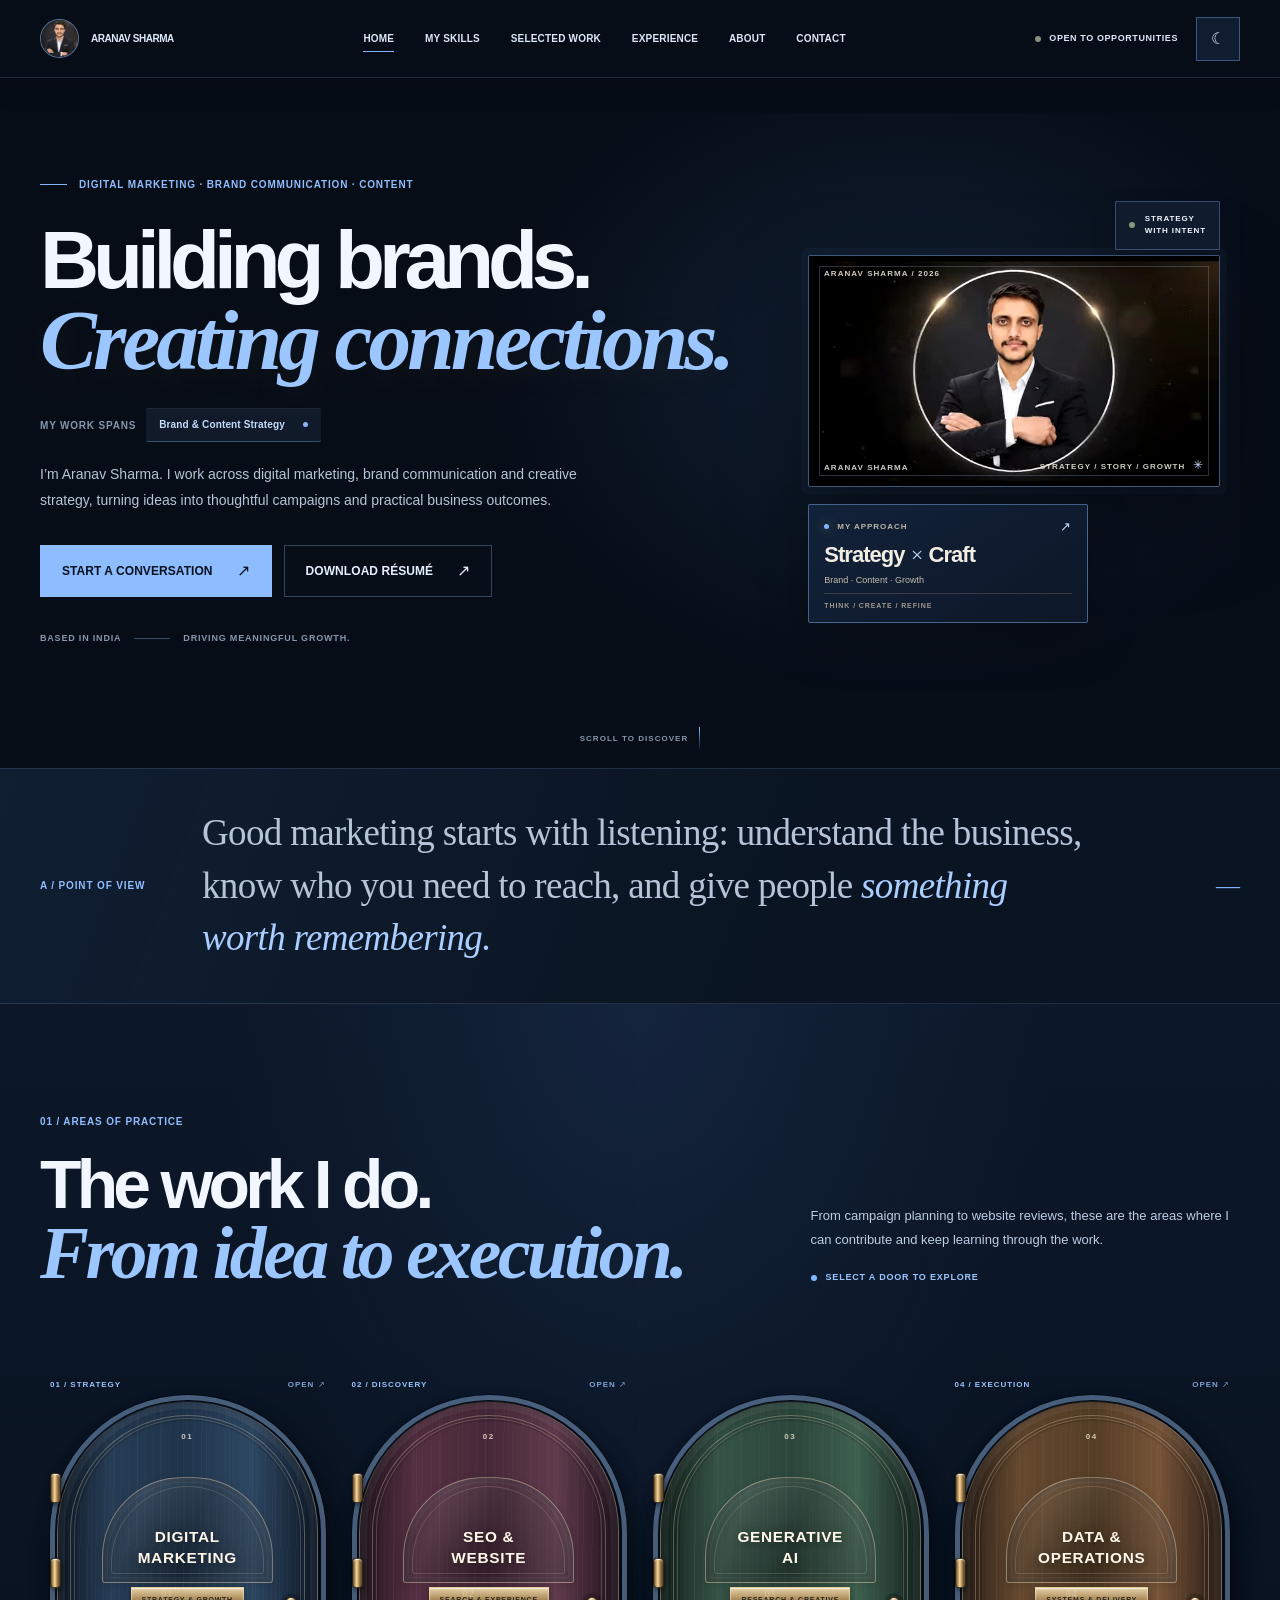
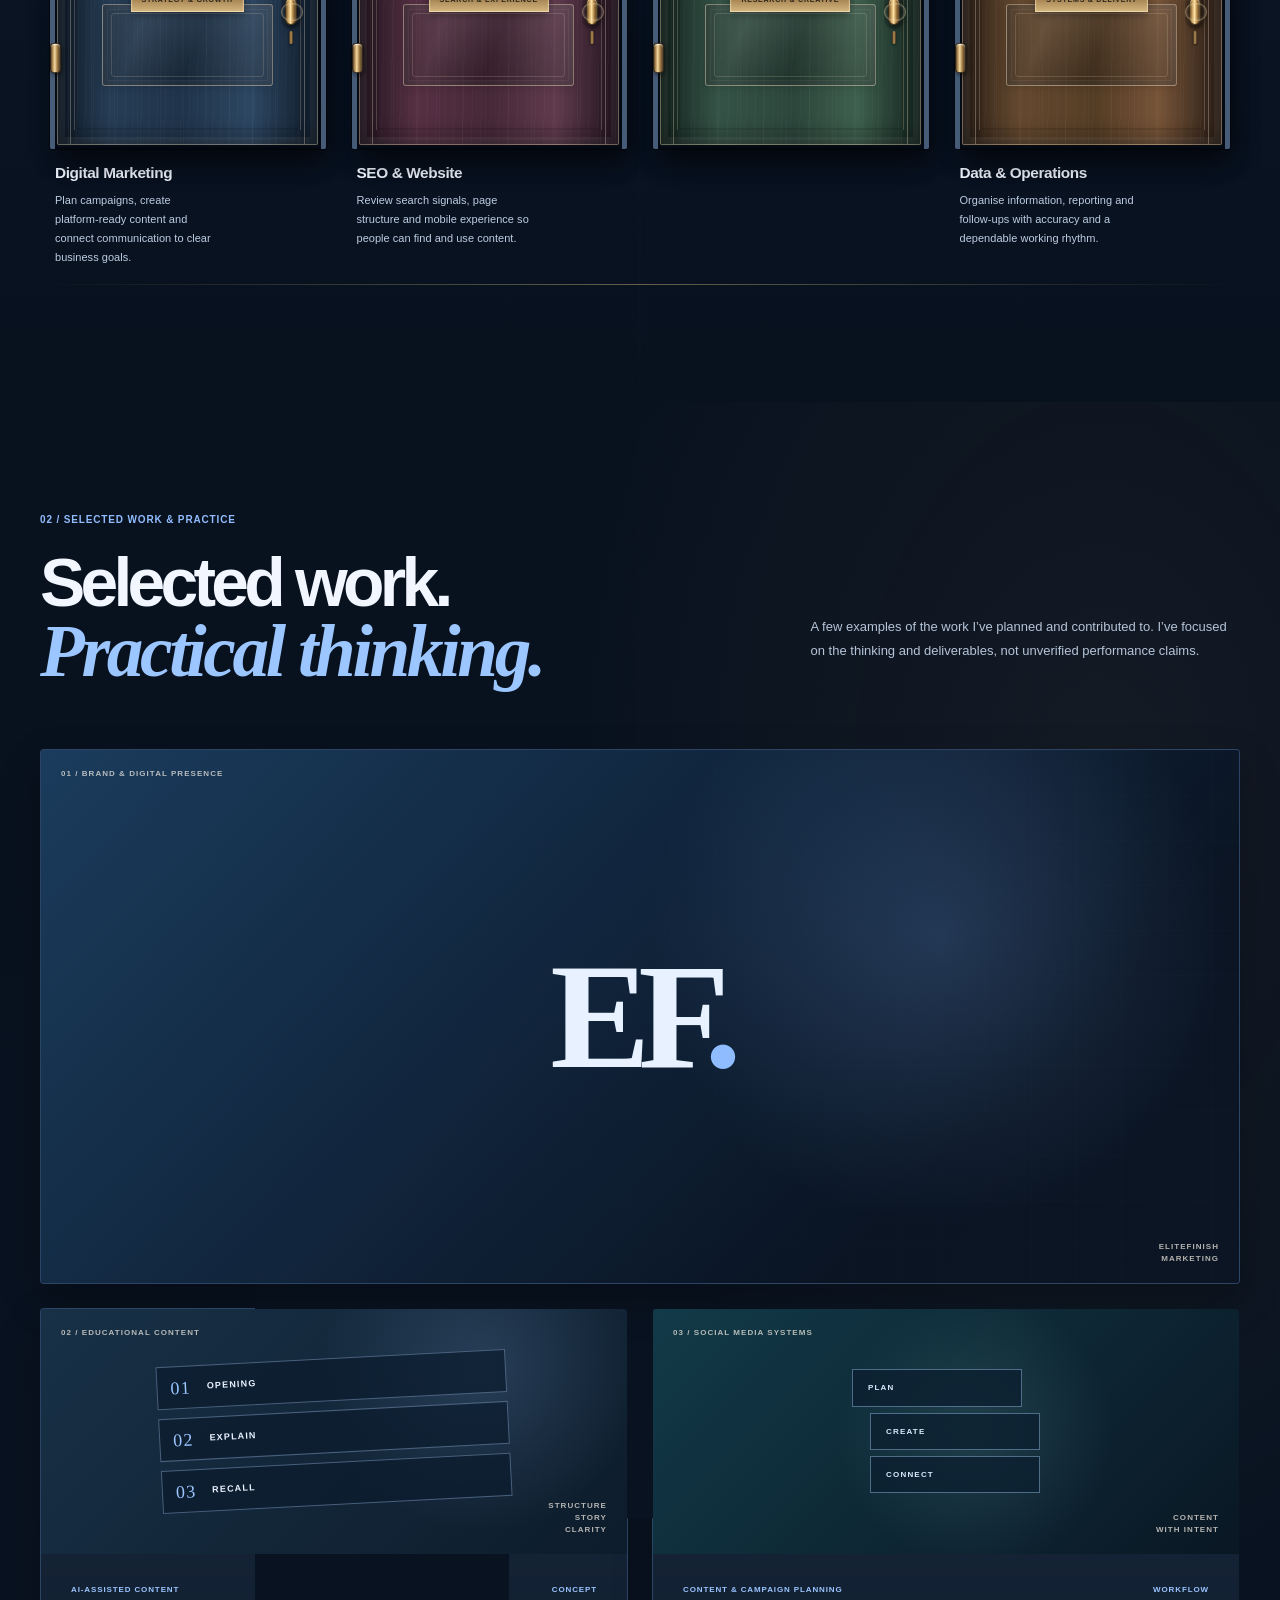
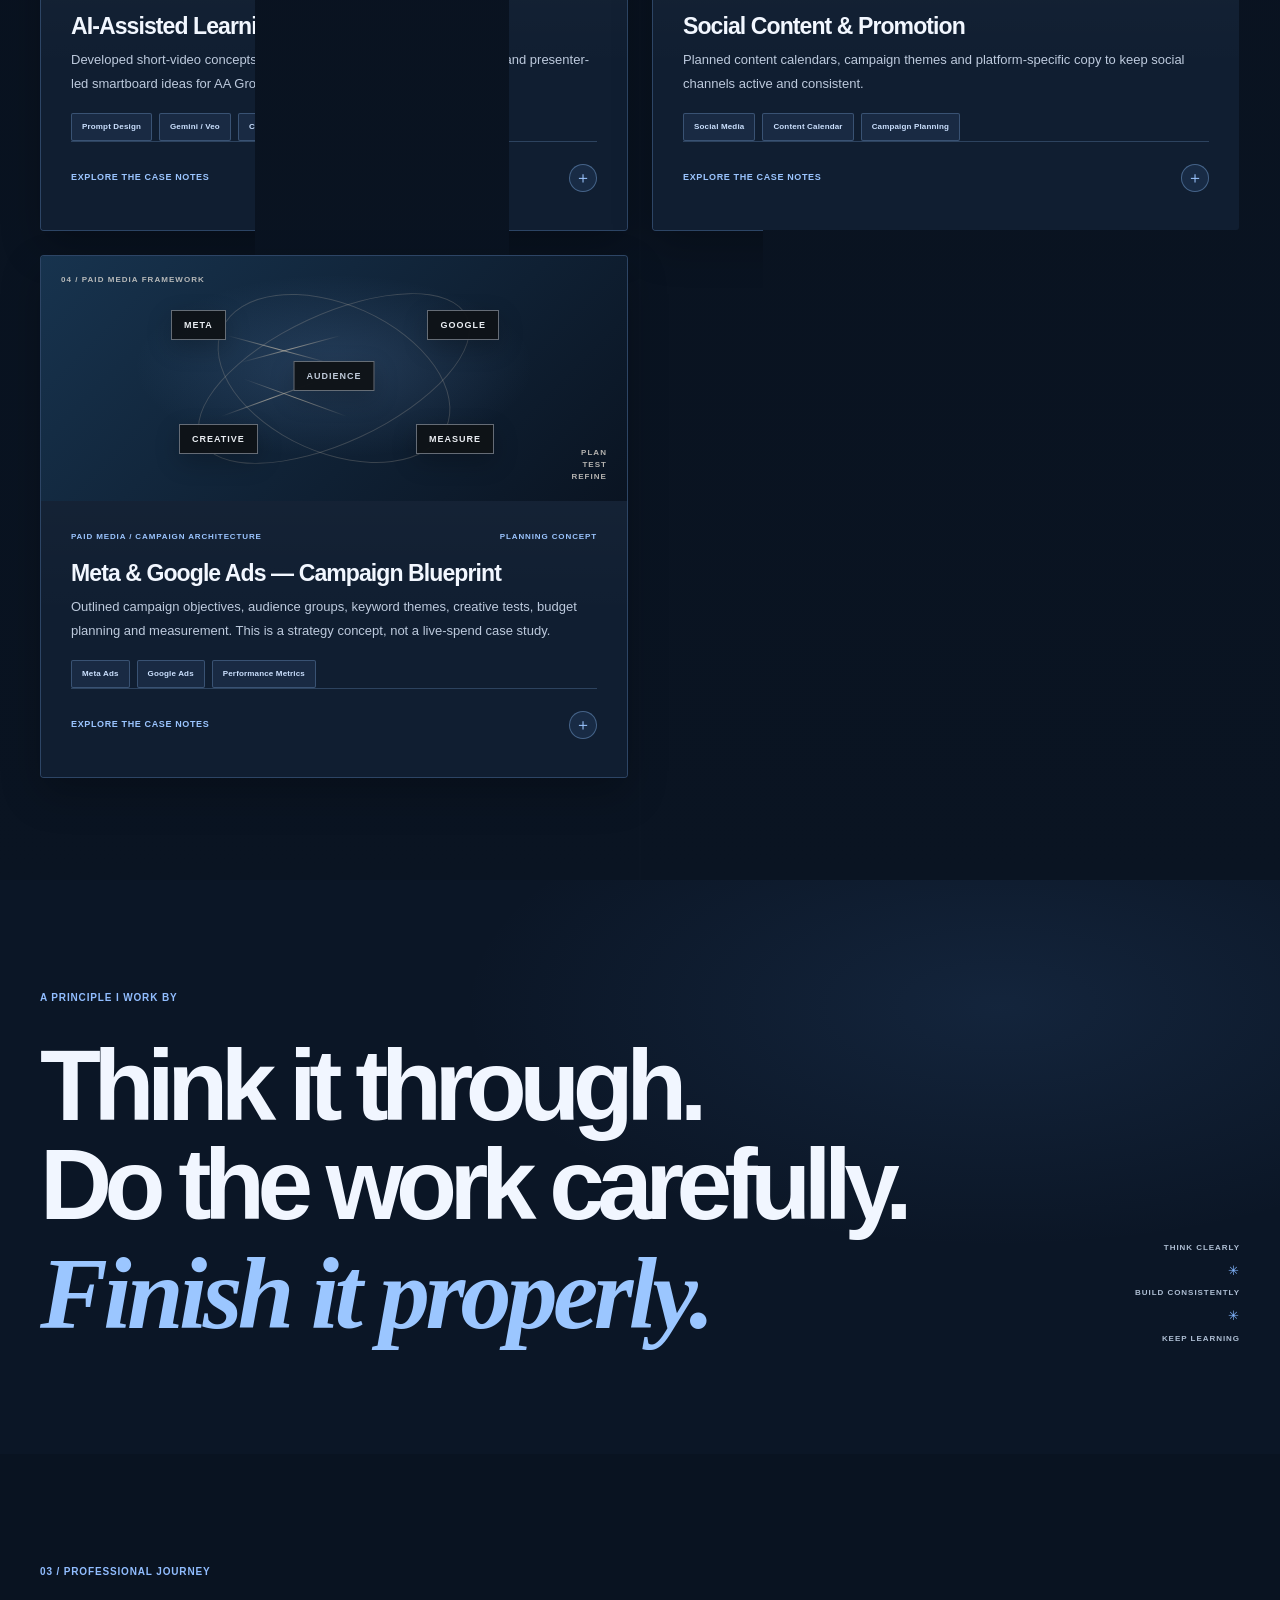
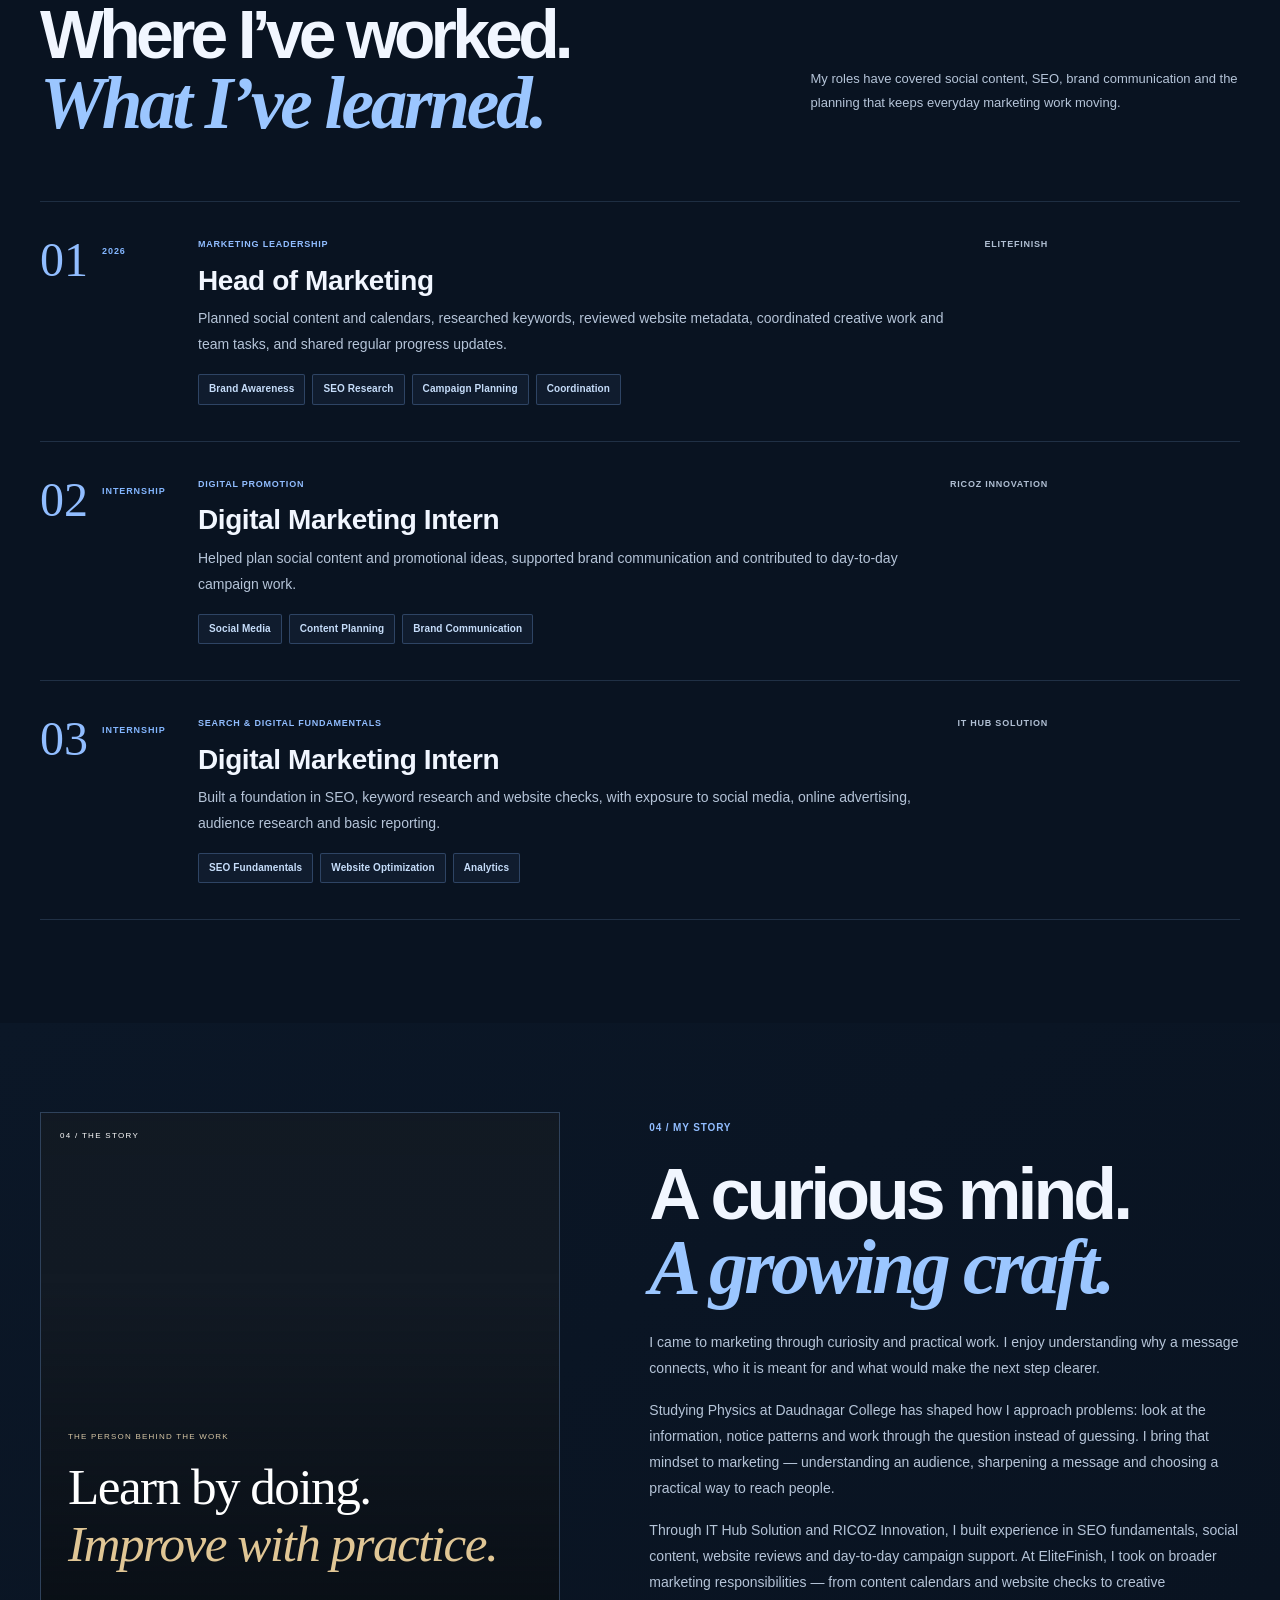
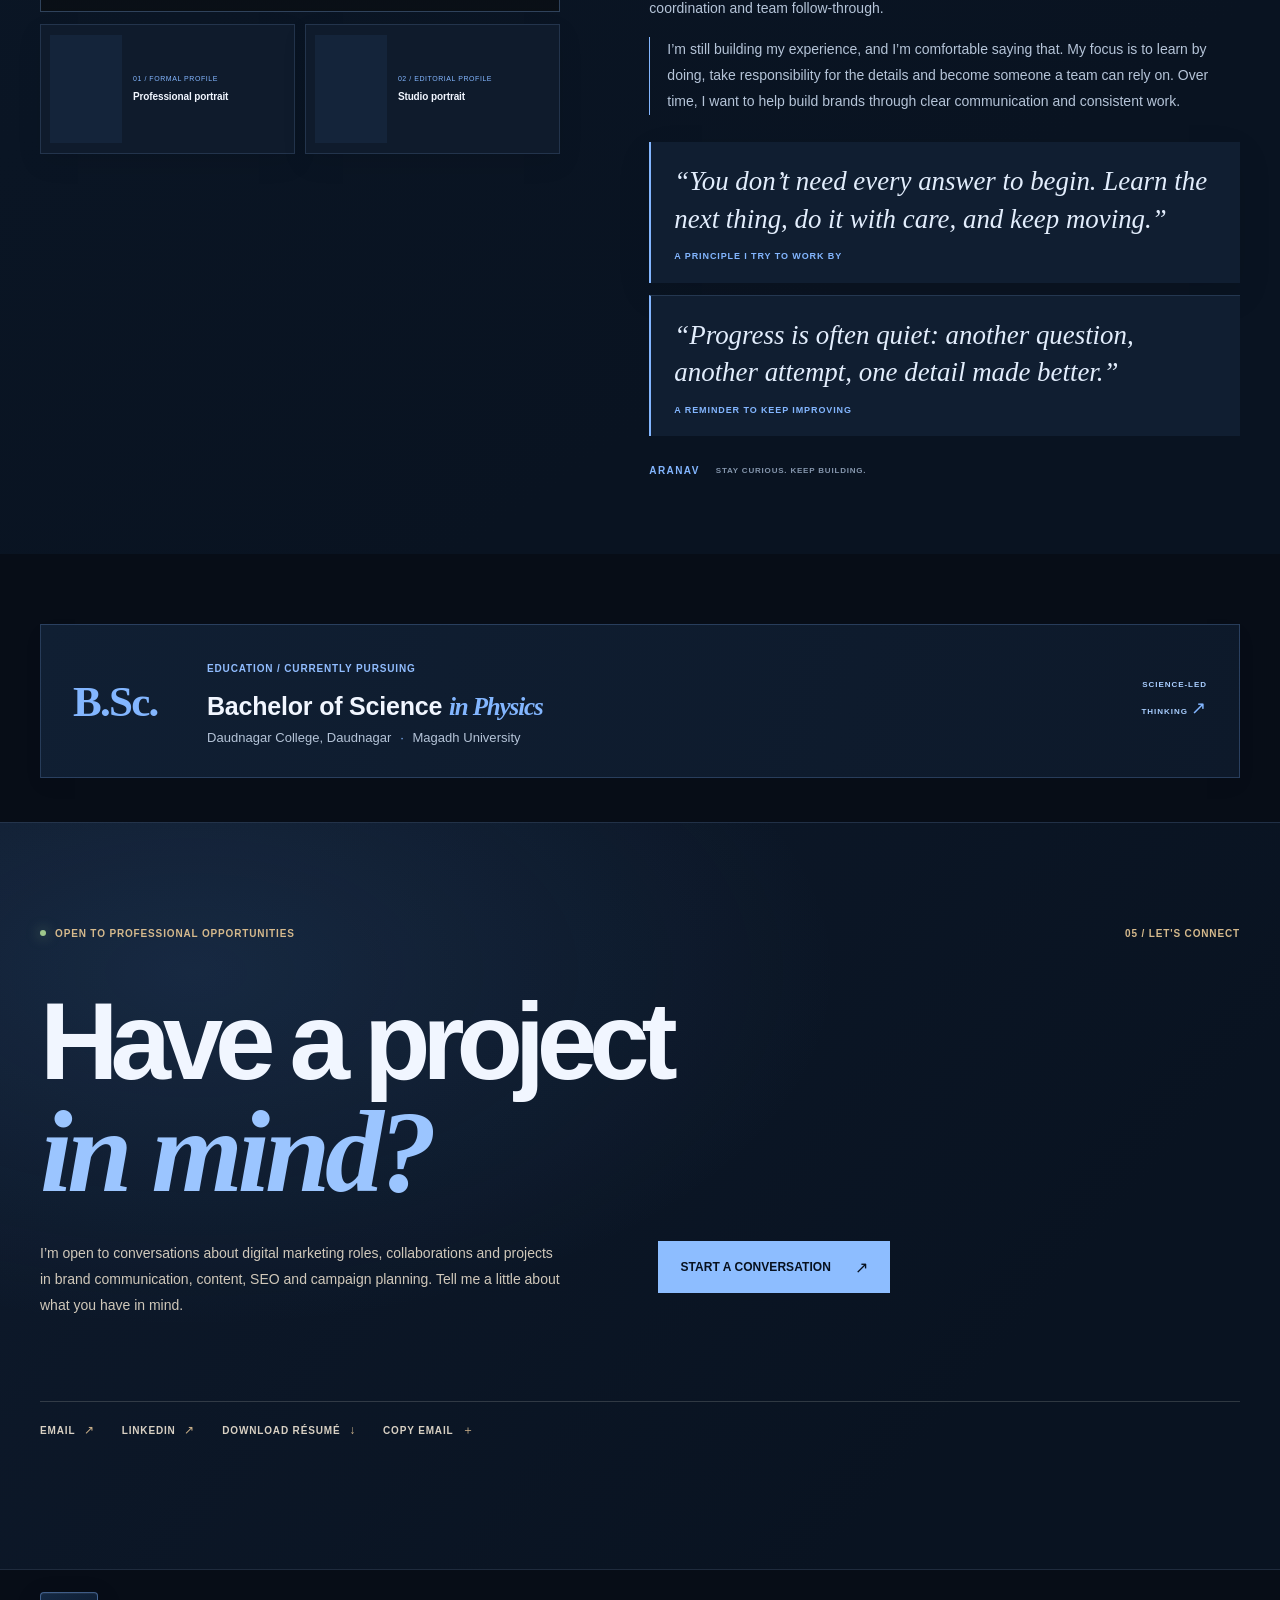
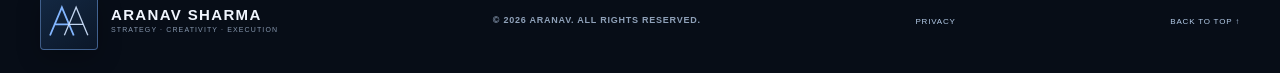
==== commit a44f9b32: "V21" ====
--- a/index.html
+++ b/index.html
@@ -29,8 +29,8 @@
   <link rel="preconnect" href="https://fonts.gstatic.com" crossorigin>
   <link href="https://fonts.googleapis.com/css2?family=Manrope:wght@400;500;600;700;800&family=Cormorant+Garamond:ital,wght@0,500;0,600;1,500;1,600&display=swap" rel="stylesheet">
   <link rel="preload" as="image" href="assets/photos/aranav-cinematic-logo-still-v18.webp" fetchpriority="high">
-  <link rel="stylesheet" href="portfolio-v22.css">
-  <script src="theme-init-v20.js"></script>
+  <link rel="stylesheet" href="portfolio-core-v21.css?v=21.2">
+  <script src="theme-init-v21.js?v=21.2"></script>
 </head>
 <body>
   <a class="skip-link" href="#main-content">Skip to content</a>
@@ -97,30 +97,30 @@
           <article class="skill-door door-blue reveal" data-door="marketing">
             <div class="door-meta"><span>01 / STRATEGY</span><span class="door-open-hint">OPEN ↗</span></div>
             <button class="door-button" type="button" aria-expanded="false" aria-controls="skill-detail" aria-label="Open Digital Marketing skills">
-              <span class="door-portal" aria-hidden="true"></span><span class="door-frame" aria-hidden="true"></span><span class="door-hinges" aria-hidden="true"><i></i><i></i><i></i></span><span class="door-arch"><span class="door-edge" aria-hidden="true"></span><span class="door-inner-rim"></span><span class="door-grooves"></span><span class="door-number">01</span><span class="door-title">DIGITAL<br>MARKETING</span><span class="door-plate">STRATEGY & GROWTH</span><span class="door-handle"></span><span class="door-keyhole"></span><span class="door-bottom-number">01</span></span>
-            </button>
-            <div class="door-caption"><h3>Digital Marketing</h3><p>Shape the message, plan the content and keep campaign work moving.</p></div>
+              <span class="door-portal" aria-hidden="true"></span><span class="door-frame" aria-hidden="true"></span><span class="door-hinges" aria-hidden="true"><i></i><i></i><i></i></span><span class="door-arch"><span class="door-edge" aria-hidden="true"></span><span class="door-inner-rim"></span><span class="door-grooves"></span><span class="door-inset door-inset-upper" aria-hidden="true"></span><span class="door-inset door-inset-lower" aria-hidden="true"></span><span class="door-number">01</span><span class="door-title">DIGITAL<br>MARKETING</span><span class="door-plate">STRATEGY & GROWTH</span><span class="door-handle"></span><span class="door-keyhole"></span><span class="door-bottom-number">01</span></span>
+            </button>
+            <div class="door-caption"><h3>Digital Marketing</h3><p>Plan campaigns, create platform-ready content and connect communication to clear business goals.</p></div>
           </article>
           <article class="skill-door door-violet reveal" data-door="seo">
             <div class="door-meta"><span>02 / DISCOVERY</span><span class="door-open-hint">OPEN ↗</span></div>
             <button class="door-button" type="button" aria-expanded="false" aria-controls="skill-detail" aria-label="Open SEO and Website skills">
-              <span class="door-portal" aria-hidden="true"></span><span class="door-frame" aria-hidden="true"></span><span class="door-hinges" aria-hidden="true"><i></i><i></i><i></i></span><span class="door-arch"><span class="door-edge" aria-hidden="true"></span><span class="door-inner-rim"></span><span class="door-grooves"></span><span class="door-number">02</span><span class="door-title">SEO &<br>WEBSITE</span><span class="door-plate">SEARCH & EXPERIENCE</span><span class="door-handle"></span><span class="door-keyhole"></span><span class="door-bottom-number">02</span></span>
-            </button>
-            <div class="door-caption"><h3>SEO & Website</h3><p>Make pages easier to find, understand and use through sound SEO fundamentals.</p></div>
+              <span class="door-portal" aria-hidden="true"></span><span class="door-frame" aria-hidden="true"></span><span class="door-hinges" aria-hidden="true"><i></i><i></i><i></i></span><span class="door-arch"><span class="door-edge" aria-hidden="true"></span><span class="door-inner-rim"></span><span class="door-grooves"></span><span class="door-inset door-inset-upper" aria-hidden="true"></span><span class="door-inset door-inset-lower" aria-hidden="true"></span><span class="door-number">02</span><span class="door-title">SEO &<br>WEBSITE</span><span class="door-plate">SEARCH & EXPERIENCE</span><span class="door-handle"></span><span class="door-keyhole"></span><span class="door-bottom-number">02</span></span>
+            </button>
+            <div class="door-caption"><h3>SEO & Website</h3><p>Review search signals, page structure and mobile experience so people can find and use content.</p></div>
           </article>
           <article class="skill-door door-green reveal" data-door="ai">
             <div class="door-meta"><span>03 / CREATIVE WORKFLOW</span><span class="door-open-hint">OPEN ↗</span></div>
             <button class="door-button" type="button" aria-expanded="false" aria-controls="skill-detail" aria-label="Open AI and Generative AI skills">
-              <span class="door-portal" aria-hidden="true"></span><span class="door-frame" aria-hidden="true"></span><span class="door-hinges" aria-hidden="true"><i></i><i></i><i></i></span><span class="door-arch"><span class="door-edge" aria-hidden="true"></span><span class="door-inner-rim"></span><span class="door-grooves"></span><span class="door-number">03</span><span class="door-title">GENERATIVE<br>AI</span><span class="door-plate">RESEARCH & CREATIVE</span><span class="door-handle"></span><span class="door-keyhole"></span><span class="door-bottom-number">03</span></span>
-            </button>
-            <div class="door-caption"><h3>Generative AI</h3><p>Use research and creative tools to explore ideas, draft content and speed up routine work — then check the details before anything is used.</p></div>
+              <span class="door-portal" aria-hidden="true"></span><span class="door-frame" aria-hidden="true"></span><span class="door-hinges" aria-hidden="true"><i></i><i></i><i></i></span><span class="door-arch"><span class="door-edge" aria-hidden="true"></span><span class="door-inner-rim"></span><span class="door-grooves"></span><span class="door-inset door-inset-upper" aria-hidden="true"></span><span class="door-inset door-inset-lower" aria-hidden="true"></span><span class="door-number">03</span><span class="door-title">GENERATIVE<br>AI</span><span class="door-plate">RESEARCH & CREATIVE</span><span class="door-handle"></span><span class="door-keyhole"></span><span class="door-bottom-number">03</span></span>
+            </button>
+            <div class="door-caption"><h3>Generative AI</h3><p>Turn research and prompts into scripts, storyboards and creative drafts — with human review at every step.</p></div>
           </article>
           <article class="skill-door door-amber reveal" data-door="operations">
             <div class="door-meta"><span>04 / EXECUTION</span><span class="door-open-hint">OPEN ↗</span></div>
             <button class="door-button" type="button" aria-expanded="false" aria-controls="skill-detail" aria-label="Open Data and Digital Operations skills">
-              <span class="door-portal" aria-hidden="true"></span><span class="door-frame" aria-hidden="true"></span><span class="door-hinges" aria-hidden="true"><i></i><i></i><i></i></span><span class="door-arch"><span class="door-edge" aria-hidden="true"></span><span class="door-inner-rim"></span><span class="door-grooves"></span><span class="door-number">04</span><span class="door-title">DATA &<br>OPERATIONS</span><span class="door-plate">SYSTEMS & DELIVERY</span><span class="door-handle"></span><span class="door-keyhole"></span><span class="door-bottom-number">04</span></span>
-            </button>
-            <div class="door-caption"><h3>Data & Operations</h3><p>Keep information accurate, documents clear and follow-ups on track.</p></div>
+              <span class="door-portal" aria-hidden="true"></span><span class="door-frame" aria-hidden="true"></span><span class="door-hinges" aria-hidden="true"><i></i><i></i><i></i></span><span class="door-arch"><span class="door-edge" aria-hidden="true"></span><span class="door-inner-rim"></span><span class="door-grooves"></span><span class="door-inset door-inset-upper" aria-hidden="true"></span><span class="door-inset door-inset-lower" aria-hidden="true"></span><span class="door-number">04</span><span class="door-title">DATA &<br>OPERATIONS</span><span class="door-plate">SYSTEMS & DELIVERY</span><span class="door-handle"></span><span class="door-keyhole"></span><span class="door-bottom-number">04</span></span>
+            </button>
+            <div class="door-caption"><h3>Data & Operations</h3><p>Organise information, reporting and follow-ups with accuracy and a dependable working rhythm.</p></div>
           </article>
         </div>
         <section class="skill-detail" id="skill-detail" aria-live="polite" aria-label="Selected skill details" hidden>
@@ -237,6 +237,6 @@
       <div class="modal-alternatives"><span>Prefer another way?</span><a href="https://www.linkedin.com/in/aranav-sharma-161880443/" target="_blank" rel="noopener noreferrer">Connect on LinkedIn ↗</a><button type="button" id="modal-copy">Copy email address +</button></div>
     </div>
   </dialog>
-  <script src="script-v20.js" defer></script>
+  <script src="script-v21.js?v=21.2" defer></script>
 </body>
 </html>
--- a/portfolio-core-v21.css
+++ b/portfolio-core-v21.css
@@ -0,0 +1,2006 @@
+:root{--bg:#0b1018;--bg-2:#0e1621;--panel:#111c28;--panel-2:#172432;--ink:#f4f1e9;--muted:#a5aeb6;--dim:#6f7b87;--line:rgba(228,220,204,.14);--line-strong:rgba(228,220,204,.28);--gold:#d8b982;--gold-light:#f0dcb5;--purple:#9d83c6;--teal:#85aeb4;--serif:'Cormorant Garamond',Georgia,serif;--sans:'DM Sans',Arial,sans-serif;--mono:'DM Sans',Arial,sans-serif;--ease:cubic-bezier(.2,.78,.18,1);--shadow:0 30px 100px rgba(0,0,0,.32);color-scheme:dark;}html[data-theme="light"]{--bg:#f1eee7;--bg-2:#e9e5dc;--panel:#faf8f2;--panel-2:#e9e4d9;--ink:#17212a;--muted:#5d6871;--dim:#899098;--line:rgba(23,33,42,.13);--line-strong:rgba(23,33,42,.25);color-scheme:light}*{box-sizing:border-box}html{scroll-behavior:smooth;scroll-padding-top:92px;overflow-x:clip}body{margin:0;min-width:320px;overflow-x:clip;background:var(--bg);color:var(--ink);font-family:var(--sans);font-size:15px;line-height:1.6;-webkit-font-smoothing:antialiased;text-rendering:optimizeLegibility;transition:background .35s,color .35s}body.is-loading{overflow:hidden}button,a{-webkit-tap-highlight-color:transparent}button{font:inherit}a{color:inherit;text-decoration:none}img{display:block;max-width:100%}::selection{background:var(--gold);color:#121820}.page-wrap{width:min(1240px,calc(100% - 96px));margin-inline:auto}.section-pad{padding:118px 0}.preloader{position:fixed;inset:0;z-index:2000;display:flex;flex-direction:column;align-items:center;justify-content:center;gap:16px;background:#0b1018;color:#f3eee3;transition:opacity .65s,visibility .65s}.preloader.is-done{opacity:0;visibility:hidden;pointer-events:none}.preloader-mark{font:800 35px var(--sans);letter-spacing:-3px}.preloader-mark span,.brand span{color:var(--gold)}.preloader-line{width:130px;height:1px;background:rgba(255,255,255,.17);overflow:hidden}.preloader-line i{display:block;height:100%;width:100%;background:var(--gold);transform:translateX(-100%);animation:loaderLine 1.35s var(--ease) forwards}.preloader small{font:8px var(--mono);letter-spacing:2px;color:#9ca5aa}@keyframes loaderLine{to{transform:translateX(0)}}.ambient{position:absolute;z-index:-1;pointer-events:none;filter:blur(2px);opacity:.75}.ambient-one{top:-270px;right:-180px;width:700px;height:650px;background:radial-gradient(ellipse,rgba(91,55,130,.17),transparent 70%)}.ambient-two{top:1120px;left:-280px;width:640px;height:700px;background:radial-gradient(ellipse,rgba(46,98,111,.12),transparent 70%)}.header{height:84px;padding:0 max(48px,calc((100vw - 1340px)/2));display:flex;align-items:center;gap:36px;position:sticky;top:0;z-index:100;background:color-mix(in srgb,var(--bg) 88%,transparent);backdrop-filter:blur(18px);border-bottom:1px solid var(--line)}.brand{font:800 25px var(--sans);letter-spacing:-2px;flex:none}.nav{display:flex;align-items:center;justify-content:center;gap:clamp(15px,2.4vw,34px);margin-inline:auto}.nav-link{position:relative;font:500 10px var(--mono);letter-spacing:.4px;color:var(--muted);padding:10px 0;transition:color .2s}.nav-link:after{content:'';position:absolute;left:0;right:100%;bottom:3px;height:1px;background:var(--gold);transition:right .3s var(--ease)}.nav-link:hover,.nav-link.is-active{color:var(--ink)}.nav-link:hover:after,.nav-link.is-active:after{right:0}.header-right{display:flex;align-items:center;gap:18px;flex:none}.availability{font:8px var(--mono);letter-spacing:1.1px;color:var(--muted);white-space:nowrap;display:flex;align-items:center;gap:8px}.availability i,.status-dot{width:6px;height:6px;border-radius:50%;background:#9fc78c;box-shadow:0 0 13px rgba(159,199,140,.7);display:inline-block}.theme-toggle{width:34px;height:34px;border:1px solid var(--line-strong);border-radius:50%;background:transparent;color:var(--ink);font-size:16px;cursor:pointer;transition:background .2s,border-color .2s}.theme-toggle:hover{background:var(--panel);border-color:var(--gold)}.menu-toggle{display:none}.hero{min-height:710px;padding-top:96px;padding-bottom:86px;display:grid;grid-template-columns:1.08fr .92fr;align-items:center;gap:7%;position:relative}.hero-main{position:relative;z-index:2;padding-bottom:24px}.micro-label,.section-index{font:9px var(--mono);letter-spacing:1.5px;color:var(--gold);text-transform:uppercase}.micro-label{display:flex;align-items:center;gap:12px;margin-bottom:30px}.micro-line{width:33px;height:1px;background:var(--gold)}.hero-title{font:700 clamp(58px,7vw,98px)/.98 var(--sans);letter-spacing:-.085em;margin:0 0 30px;max-width:720px}.hero-title em{font:italic 500 1.02em var(--serif);letter-spacing:-.06em;color:var(--gold);white-space:nowrap}.hero-role{display:flex;align-items:center;gap:12px;flex-wrap:wrap;margin-bottom:21px}.role-prefix{font:10px var(--mono);color:var(--muted)}.role-window{min-height:36px;padding:4px 12px;border:1px solid rgba(216,185,130,.4);background:rgba(216,185,130,.07);display:inline-flex;align-items:center;gap:9px;color:var(--gold-light);font:500 11px var(--mono)}.role-window b{width:5px;height:5px;border-radius:50%;background:var(--gold);animation:blink 1.1s step-end infinite}@keyframes blink{50%{opacity:0}}#role-text{transition:opacity .2s,transform .2s}#role-text.is-changing{opacity:0;transform:translateY(5px)}.hero-description{max-width:535px;margin:0;color:var(--muted);font-size:14px;line-height:1.95}.hero-actions{display:flex;align-items:center;gap:13px;margin-top:32px;flex-wrap:wrap}.btn{height:52px;padding:0 19px 0 22px;display:inline-flex;align-items:center;justify-content:space-between;gap:34px;border:1px solid transparent;font:600 10px var(--mono);letter-spacing:.3px;cursor:pointer;transition:transform .25s var(--ease),background .25s,border-color .25s,color .25s}.btn i{font-style:normal;font-size:16px;transition:transform .25s}.btn:hover{transform:translateY(-3px)}.btn:hover i{transform:translate(2px,-2px)}.btn-primary{background:var(--gold);color:#141a20;border-color:var(--gold)}.btn-primary:hover{background:var(--gold-light);border-color:var(--gold-light)}.btn-quiet{border-color:var(--line-strong);color:var(--ink);background:transparent}.btn-quiet:hover{border-color:var(--gold);background:rgba(216,185,130,.06)}.hero-foot{display:flex;align-items:center;gap:13px;margin-top:54px;color:var(--dim);font:8px var(--mono);letter-spacing:1.15px}.hero-foot-rule{width:38px;height:1px;background:var(--line-strong)}.hero-visual{height:510px;max-width:475px;width:100%;justify-self:end;position:relative;padding:20px 24px 28px 34px}.hero-image-frame{position:absolute;inset:18px 26px 26px 43px;overflow:hidden;background:#19232c;border:1px solid rgba(216,185,130,.35);box-shadow:var(--shadow);transform:rotate(1.5deg);transition:transform .6s var(--ease)}.hero-visual:hover .hero-image-frame{transform:rotate(0) translateY(-4px)}.hero-image-frame img{width:100%;height:100%;object-fit:cover;object-position:center 30%;filter:saturate(.82) contrast(1.05)}.image-vignette{position:absolute;inset:0;background:linear-gradient(180deg,rgba(7,12,18,.16),transparent 35%,rgba(7,12,18,.72))}.image-index,.image-bottom{position:absolute;left:19px;right:19px;color:#f5f0e6;font:8px var(--mono);letter-spacing:1.2px}.image-index{top:18px}.image-bottom{bottom:19px;display:flex;justify-content:space-between;gap:12px}.image-bottom b{color:var(--gold);font-size:14px;margin-left:4px}.visual-note{position:absolute;z-index:2;background:var(--panel);border:1px solid var(--line-strong);box-shadow:0 14px 50px rgba(0,0,0,.28);color:var(--ink)}.note-top{right:-8px;top:53px;padding:12px 14px;display:flex;gap:10px;align-items:center;font:8px/1.5 var(--mono);letter-spacing:1px}.note-dot{width:6px;height:6px;background:#a4c18f;border-radius:50%;box-shadow:0 0 12px rgba(164,193,143,.75)}.note-bottom{left:0;bottom:53px;padding:12px 15px;display:flex;align-items:center;gap:14px}.note-bottom strong{font:500 25px var(--serif);color:var(--gold)}.note-bottom span{font:7px var(--mono);letter-spacing:1px;color:var(--muted)}.hero-scroll{position:absolute;left:0;right:0;bottom:22px;display:flex;align-items:center;justify-content:center;gap:13px;color:var(--dim);font:8px var(--mono);letter-spacing:1.3px}.hero-scroll i{height:28px;width:1px;background:linear-gradient(var(--gold),transparent);display:block}.intro-band{border-block:1px solid var(--line);background:linear-gradient(110deg,rgba(216,185,130,.07),transparent 64%),var(--bg-2)}.intro-inner{min-height:170px;display:grid;grid-template-columns:180px minmax(0,1fr) 40px;align-items:center;gap:30px}.intro-statement{font:500 clamp(22px,3vw,34px)/1.42 var(--serif);letter-spacing:-.6px;max-width:870px;margin:0}.intro-statement em{color:var(--gold);font-style:italic}.intro-mark{font-size:31px;color:var(--gold);justify-self:end}.expertise{position:relative;overflow:hidden;background:linear-gradient(180deg,#111b27 0%,#0d1520 100%);color:#f4f1e9}.expertise:before{content:'';position:absolute;inset:0;pointer-events:none;background:radial-gradient(ellipse at 50% 5%,rgba(108,80,145,.12),transparent 47%),linear-gradient(90deg,transparent 49.95%,rgba(255,255,255,.025) 50%,transparent 50.05%)}.section-heading{display:grid;grid-template-columns:1.1fr .7fr;gap:8%;align-items:end;margin-bottom:58px;position:relative;z-index:1}.section-heading h2{font:700 clamp(47px,6vw,76px)/1.01 var(--sans);letter-spacing:-.08em;margin:18px 0 0}.section-heading h2 em,.story-copy h2 em,.contact-title em{font:italic 500 1.05em var(--serif);letter-spacing:-.055em;color:var(--gold)}.heading-aside{padding-bottom:5px}.heading-aside p{max-width:430px;color:var(--muted);font-size:12px;line-height:1.9;margin:0 0 19px}.heading-hint{display:flex;align-items:center;gap:9px;color:#c7b58f;font:8px var(--mono);letter-spacing:1.1px}.heading-hint i{width:6px;height:6px;border-radius:50%;background:var(--gold);box-shadow:0 0 12px var(--gold)}.doors-stage{display:grid;grid-template-columns:repeat(4,minmax(0,1fr));gap:18px;position:relative;z-index:1;padding:12px 10px 22px;transition:opacity .4s,transform .5s,filter .5s}.doors-stage.is-hidden{opacity:0;transform:translateY(18px) scale(.985);filter:blur(4px);pointer-events:none;position:absolute;visibility:hidden}.doors-floor{position:absolute;left:0;right:0;bottom:15px;height:1px;background:linear-gradient(90deg,transparent,rgba(216,185,130,.45),transparent)}.skill-door{min-width:0;position:relative;text-align:center;z-index:1}.door-meta{min-height:27px;display:flex;justify-content:space-between;align-items:flex-start;color:#97a2aa;font:7px var(--mono);letter-spacing:1.05px}.door-open-hint{color:var(--gold);opacity:.8;transition:opacity .2s}.skill-door:hover .door-open-hint{opacity:1}.door-button{width:100%;height:clamp(245px,30vw,370px);padding:0;border:0;background:transparent;cursor:pointer;perspective:1400px;perspective-origin:15% 50%;display:block;position:relative;z-index:2;transform-style:preserve-3d}.door-arch{position:absolute;inset:0 5px 0;display:flex;align-items:center;justify-content:center;flex-direction:column;overflow:hidden;isolation:isolate;transform-origin:left center;transform-style:preserve-3d;border-radius:160px 160px 3px 3px;border:1px solid rgba(255,255,255,.35);border-bottom:0;box-shadow:inset 0 0 0 7px rgba(255,255,255,.045),inset 0 0 28px rgba(0,0,0,.12),8px 9px 26px rgba(0,0,0,.25);transition:transform 1.05s cubic-bezier(.2,.77,.15,1),filter .7s,box-shadow .7s;backface-visibility:visible}.door-blue .door-arch{background:linear-gradient(135deg,#578ba3 0%,#286078 55%,#163e54 100%)}.door-violet .door-arch{background:linear-gradient(135deg,#9e8cb6 0%,#6d6287 55%,#3f3b5e 100%)}.door-green .door-arch{background:linear-gradient(135deg,#a9c48f 0%,#69896f 55%,#3b5c51 100%)}.door-amber .door-arch{background:linear-gradient(135deg,#d9a06e 0%,#b9754d 55%,#7b493b 100%)}.door-inner-rim{position:absolute;inset:12px 11px 0;border:1px solid rgba(255,255,255,.2);border-bottom:0;border-radius:145px 145px 0 0;z-index:-1}.door-grooves{position:absolute;inset:0;z-index:-1;opacity:.22;background:repeating-linear-gradient(90deg,transparent 0 5px,rgba(255,255,255,.34) 5.5px 6px,transparent 6.5px 11px);mask-image:linear-gradient(180deg,#000 0%,#000 100%)}.door-arch:after{content:'';position:absolute;inset:36% 18px 15px;border:1px solid rgba(255,255,255,.2);border-bottom:0;border-radius:85px 85px 0 0;pointer-events:none}.door-number{position:absolute;top:33px;left:0;right:0;color:rgba(255,255,255,.7);font:8px var(--mono);letter-spacing:2px}.door-title{display:block;color:#fff;font:700 clamp(13px,1.45vw,18px)/1.35 var(--sans);letter-spacing:-.35px;text-shadow:0 2px 13px rgba(0,0,0,.22);transform:translateZ(12px)}.door-plate{margin-top:21px;padding:7px 9px;border:1px solid rgba(247,225,180,.48);background:linear-gradient(180deg,#efd9a6,#c9a76c);color:#2c2a25;font:7px var(--mono);letter-spacing:.7px;box-shadow:0 3px 10px rgba(0,0,0,.2);transform:translateZ(14px)}.door-handle{position:absolute;right:20px;top:57%;width:11px;height:11px;border-radius:50%;background:linear-gradient(145deg,#ffe9b8,#9d713f);border:1px solid rgba(73,49,23,.55);box-shadow:0 0 0 3px rgba(31,29,24,.2),0 0 14px rgba(255,220,158,.3);transform:translateZ(20px)}.door-keyhole{position:absolute;right:24px;top:calc(57% + 17px);height:13px;width:3px;border-radius:4px;background:#715534;transform:translateZ(20px)}.door-bottom-number{position:absolute;bottom:24px;right:20px;color:rgba(255,255,255,.75);font:10px var(--mono);letter-spacing:1px}.door-button:hover .door-arch,.door-button:focus-visible .door-arch{filter:brightness(1.12);box-shadow:inset 0 0 0 7px rgba(255,255,255,.07),inset 0 0 28px rgba(0,0,0,.08),12px 12px 32px rgba(0,0,0,.32)}.door-button:focus-visible{outline:2px solid var(--gold-light);outline-offset:6px;border-radius:160px 160px 0 0}.skill-door.is-opening .door-arch{transform:rotateY(-112deg);filter:brightness(1.22);box-shadow:inset 0 0 0 7px rgba(255,255,255,.05),15px 15px 40px rgba(0,0,0,.45)}.door-caption{padding:17px 2px 0;text-align:left}.door-caption h3{font:600 16px var(--sans);letter-spacing:-.5px;margin:0 0 5px;color:#f4f0e8}.door-caption p{font:10px/1.7 var(--sans);color:#9daab2;margin:0;max-width:230px}.skill-detail{position:relative;z-index:4;min-height:480px;margin-top:8px;padding:25px 34px 23px;border:1px solid rgba(216,185,130,.25);background:linear-gradient(110deg,rgba(124,90,156,.1),transparent 48%),#121e2a;box-shadow:0 30px 90px rgba(0,0,0,.3);opacity:0;transform:translateY(30px);filter:blur(6px);transition:opacity .5s,transform .6s var(--ease),filter .5s}.skill-detail[hidden]{display:none}.skill-detail.is-active{opacity:1;transform:translateY(0);filter:blur(0)}.detail-top,.detail-bottom{display:flex;align-items:center;justify-content:space-between;gap:15px}.back-to-doors,.detail-next{padding:8px 0;border:0;background:none;color:var(--gold-light);font:8px var(--mono);letter-spacing:1px;cursor:pointer}.back-to-doors span{font-size:14px;margin-right:8px}.detail-counter{font:8px var(--mono);letter-spacing:1px;color:#85919a}.detail-main{display:grid;grid-template-columns:minmax(0,1fr) 260px;gap:8%;padding:34px 4% 32px}.detail-copy{max-width:700px}.detail-copy h3{font:700 clamp(34px,4.6vw,58px)/1.05 var(--sans);letter-spacing:-.075em;margin:13px 0 16px;color:#f3efe7}.detail-copy>p{max-width:720px;color:#b0bac0;font-size:13px;line-height:1.9;margin:0 0 19px}.detail-tags,.work-tags,.timeline-tags{display:flex;flex-wrap:wrap;gap:7px}.detail-tags span,.work-tags span,.timeline-tags span{padding:7px 9px;border:1px solid rgba(216,185,130,.23);color:#c6b58f;font:8px var(--mono);letter-spacing:.2px}.detail-divider{height:1px;background:var(--line);margin:24px 0 19px}.detail-copy h4{font:8px var(--mono);letter-spacing:1.3px;color:var(--gold);margin:0 0 13px}.detail-list{list-style:none;display:grid;gap:10px;margin:0;padding:0}.detail-list li{position:relative;padding-left:20px;color:#c2c9ca;font-size:11px;line-height:1.7}.detail-list li:before{content:'↗';position:absolute;left:0;top:0;color:var(--gold);font-size:11px}.detail-tools{margin-top:25px;padding-top:16px;border-top:1px solid var(--line)}.detail-tools span{color:var(--gold);font:8px var(--mono);letter-spacing:1.1px}.detail-tools p{color:#aab5bb;font:10px/1.8 var(--mono);margin:9px 0 0}.detail-aside{border-left:1px solid rgba(216,185,130,.27);padding:13px 0 13px 28px;display:flex;flex-direction:column;align-items:flex-start;justify-content:center}.detail-visual-icon{width:62px;height:62px;border:1px solid rgba(216,185,130,.5);border-radius:50%;display:grid;place-items:center;color:var(--gold);font:28px var(--serif);margin-bottom:24px;box-shadow:0 0 36px rgba(216,185,130,.07)}.detail-aside-label{color:#89959d;font:7px var(--mono);letter-spacing:1.2px}.detail-aside>p{font:italic 500 21px/1.45 var(--serif);color:#e4d7c0;margin:14px 0 23px}.detail-aside-rule{width:45px;height:1px;background:var(--gold);margin-bottom:17px}.detail-aside-foot{color:#87929a;font:7px/1.9 var(--mono);letter-spacing:1px}.detail-bottom{padding-top:16px;border-top:1px solid var(--line)}.detail-bottom>span{color:#798792;font:7px var(--mono);letter-spacing:1px}.detail-next{border:1px solid rgba(216,185,130,.35);padding:10px 13px}.detail-next span{font-size:13px;margin-left:10px}.work{background:var(--bg-2)}.work-grid{display:grid;grid-template-columns:repeat(2,minmax(0,1fr));gap:18px}.work-card{border:1px solid var(--line);background:var(--panel);overflow:hidden;transition:transform .4s var(--ease),border-color .3s,box-shadow .4s}.work-card:hover{transform:translateY(-5px);border-color:rgba(216,185,130,.38);box-shadow:var(--shadow)}.work-wide{grid-column:span 2;display:grid;grid-template-columns:1.1fr .9fr}.work-card-visual{height:245px;position:relative;overflow:hidden;display:flex;align-items:center;justify-content:center}.work-wide .work-card-visual{height:100%;min-height:280px}.visual-label{position:absolute;left:20px;top:18px;color:rgba(255,255,255,.7);font:8px var(--mono);letter-spacing:1.2px;z-index:2}.visual-stamp{position:absolute;right:20px;bottom:18px;color:rgba(255,255,255,.75);text-align:right;font:7px/1.6 var(--mono);letter-spacing:1px;z-index:2}.visual-elite{background:radial-gradient(circle at 75% 35%,rgba(222,189,137,.17),transparent 28%),linear-gradient(135deg,#263b47,#111a23 70%)}.visual-large-type{font:800 clamp(85px,14vw,185px)/1 var(--sans);letter-spacing:-.12em;color:rgba(235,225,204,.9);text-shadow:0 14px 50px rgba(0,0,0,.25)}.visual-large-type span{color:var(--gold)}.visual-grid-lines{position:absolute;inset:0;background-image:linear-gradient(rgba(255,255,255,.06) 1px,transparent 1px),linear-gradient(90deg,rgba(255,255,255,.06) 1px,transparent 1px);background-size:45px 45px;mask-image:linear-gradient(90deg,transparent,#000)}.visual-ai{background:radial-gradient(circle at 50% 50%,rgba(145,117,189,.28),transparent 35%),linear-gradient(135deg,#29253d,#111724)}.ai-orbit{width:145px;height:145px;border:1px solid rgba(216,185,130,.38);border-radius:50%;position:relative;display:grid;place-items:center;box-shadow:0 0 65px rgba(150,118,195,.12)}.ai-orbit:before,.ai-orbit:after{content:'';position:absolute;inset:18px;border:1px solid rgba(216,185,130,.32);border-radius:50%;transform:rotateX(65deg) rotateZ(28deg)}.ai-orbit:after{transform:rotateX(65deg) rotateZ(-34deg)}.ai-orbit b{font:italic 500 52px var(--serif);color:#e7d7f5}.ai-orbit i{position:absolute;width:7px;height:7px;border-radius:50%;background:var(--gold);box-shadow:0 0 12px var(--gold)}.ai-orbit i:nth-child(2){top:3px;left:63px}.ai-orbit i:nth-child(3){bottom:20px;right:0}.ai-orbit i:nth-child(4){bottom:3px;left:32px}.visual-social{background:radial-gradient(circle at 55% 50%,rgba(139,177,154,.24),transparent 38%),linear-gradient(135deg,#203c3e,#101a24)}.social-stack{display:grid;gap:8px;transform:rotate(-8deg)}.social-stack i{width:155px;padding:13px 15px;border:1px solid rgba(238,222,185,.47);background:rgba(232,218,183,.08);color:#f1e4c8;font:8px var(--mono);letter-spacing:2px;font-style:normal;box-shadow:0 8px 28px rgba(0,0,0,.17)}.social-stack i:nth-child(2){transform:translateX(17px)}.social-stack i:nth-child(3){transform:translateX(34px)}.work-card-copy{padding:25px 27px 27px}.work-meta{display:flex;align-items:center;justify-content:space-between;gap:10px;color:var(--gold);font:7px var(--mono);letter-spacing:1px}.work-card-copy h3{font:600 22px var(--sans);letter-spacing:-.8px;margin:16px 0 8px}.work-card-copy p{font-size:11px;line-height:1.85;color:var(--muted);margin:0 0 18px}.work-tags span{color:var(--muted);border-color:var(--line);font-size:7px}.statement{position:relative;overflow:hidden;background:linear-gradient(120deg,rgba(108,80,145,.12),transparent 58%),#0a1018;border-block:1px solid var(--line)}.statement-inner{position:relative}.statement-inner h2{font:700 clamp(56px,9vw,112px)/.95 var(--sans);letter-spacing:-.095em;margin:27px 0 0}.statement-inner h2 em{font:italic 500 1.02em var(--serif);color:var(--gold)}.statement-side{position:absolute;right:0;bottom:7px;display:flex;flex-direction:column;align-items:flex-end;gap:7px;color:#8d98a1;font:7px var(--mono);letter-spacing:1.2px}.statement-side i{font-style:normal;color:var(--gold);font-size:13px}.journey{background:var(--bg)}.timeline{border-top:1px solid var(--line)}.timeline-item{display:grid;grid-template-columns:155px minmax(0,1fr);gap:30px;padding:33px 0 35px;border-bottom:1px solid var(--line)}.timeline-side{display:flex;gap:14px;align-items:flex-start}.timeline-side>span{font:500 42px/.9 var(--serif);color:var(--gold)}.timeline-side small{padding-top:7px;color:var(--dim);font:8px var(--mono);letter-spacing:.8px}.timeline-content{max-width:850px}.timeline-top{display:flex;justify-content:space-between;gap:15px;color:var(--gold);font:8px var(--mono);letter-spacing:1px}.timeline-top span:last-child{color:var(--muted)}.timeline-content h3{font:600 26px var(--sans);letter-spacing:-1px;margin:12px 0 9px}.timeline-content p{max-width:760px;color:var(--muted);font-size:12px;line-height:1.9;margin:0 0 16px}.timeline-tags span{font-size:7px}.story{background:var(--bg-2)}.story-layout{display:grid;grid-template-columns:.9fr 1.1fr;gap:9%;align-items:center}.story-image{height:650px;max-height:690px;position:relative;overflow:hidden;border:1px solid rgba(216,185,130,.27);box-shadow:var(--shadow)}.story-image img{width:100%;height:100%;object-fit:cover;object-position:center 35%;filter:saturate(.75)}.story-image:after{content:'';position:absolute;inset:0;background:linear-gradient(180deg,rgba(7,12,18,.08),transparent 35%,rgba(7,12,18,.75))}.story-image-overlay{position:absolute;z-index:1;left:25px;right:25px;bottom:45px;color:white}.story-image-overlay>span{font:8px var(--mono);letter-spacing:1.2px;color:#d6c6a5}.story-image-overlay strong{display:block;font:700 clamp(35px,4vw,54px)/1.04 var(--sans);letter-spacing:-.065em;margin-top:13px}.story-image-overlay em{font:italic 500 1em var(--serif);color:#e0c695}.story-index{position:absolute;z-index:2;top:18px;left:19px;color:white;font:8px var(--mono);letter-spacing:1.3px}.story-copy h2{font:700 clamp(44px,5.2vw,67px)/1 var(--sans);letter-spacing:-.08em;margin:17px 0 23px}.story-lead{font:500 19px/1.5 var(--serif);color:#e4d7bf!important}.story-copy p{color:var(--muted);font-size:12px;line-height:2;margin:0 0 16px}.story-copy .story-close{color:var(--ink);padding-left:17px;border-left:1px solid var(--gold);font-weight:500}.story-signature{display:flex;align-items:center;gap:16px;margin-top:27px}.story-signature span{font:600 9px var(--mono);letter-spacing:1.1px;color:var(--gold)}.story-signature i{font:7px var(--mono);font-style:normal;color:var(--dim);letter-spacing:.8px}.education{margin-top:70px;margin-bottom:40px;min-height:142px;padding:25px 32px;border:1px solid var(--line);background:linear-gradient(110deg,rgba(216,185,130,.07),transparent 55%),var(--panel);display:grid;grid-template-columns:125px minmax(0,1fr) 135px;align-items:center;gap:20px}.education-mark{font:800 47px var(--sans);letter-spacing:-4px;color:var(--gold)}.education-copy h3{font:600 23px var(--sans);letter-spacing:-.9px;margin:10px 0 5px}.education-copy h3 em{font:italic 500 1em var(--serif);color:var(--gold)}.education-copy p{color:var(--muted);font-size:10px;margin:0}.education-copy p span{color:var(--gold);padding:0 5px}.education-aside{text-align:right;color:var(--dim);font:8px/1.8 var(--mono);letter-spacing:1px}.education-aside b{font-size:18px;color:var(--gold);font-weight:400}.contact{background:linear-gradient(120deg,rgba(111,80,145,.13),transparent 60%),#111b27;border-top:1px solid var(--line)}.contact-top{display:flex;align-items:center;justify-content:space-between;gap:20px}.contact-top .section-index{display:flex;align-items:center;gap:9px}.contact-title{font:700 clamp(65px,10.8vw,132px)/.9 var(--sans);letter-spacing:-.1em;margin:62px 0 38px}.contact-title em{color:var(--gold)}.contact-title>span{color:var(--gold)}.contact-bottom{display:flex;align-items:center;justify-content:space-between;gap:30px;max-width:850px}.contact-bottom p{max-width:480px;color:var(--muted);font-size:12px;line-height:1.9;margin:0}.contact-links{display:flex;flex-wrap:wrap;gap:25px;margin-top:82px;padding-top:19px;border-top:1px solid var(--line)}.contact-links a,.contact-links button{padding:0;border:0;background:none;color:var(--muted);font:8px var(--mono);letter-spacing:1.1px;cursor:pointer;transition:color .2s}.contact-links a:hover,.contact-links button:hover{color:var(--gold)}.contact-links span{color:var(--gold);font-size:12px;margin-left:5px}.copy-feedback{min-height:17px;color:var(--gold);font:8px var(--mono);margin:10px 0 0}.footer{min-height:78px;padding:16px max(48px,calc((100vw - 1340px)/2));border-top:1px solid var(--line);display:flex;align-items:center;justify-content:space-between;gap:20px;color:var(--dim);font:7px var(--mono);letter-spacing:1px}.footer .brand{font-size:21px;color:var(--ink)}.footer a:last-child{color:var(--muted)}.contact-modal{width:min(520px,calc(100% - 28px));max-width:none;max-height:90vh;padding:0;border:1px solid rgba(216,185,130,.42);background:#111b27;color:#f4f0e8;box-shadow:0 35px 120px rgba(0,0,0,.55);overflow:auto}.contact-modal::backdrop{background:rgba(3,8,14,.78);backdrop-filter:blur(9px)}.contact-modal[open]{animation:modalEnter .32s var(--ease) both}@keyframes modalEnter{from{opacity:0;transform:translateY(15px) scale(.985)}to{opacity:1;transform:translateY(0) scale(1)}}.modal-inner{padding:clamp(24px,5vw,42px)}.modal-top{display:flex;justify-content:space-between;align-items:center;padding-bottom:18px;margin-bottom:33px;border-bottom:1px solid rgba(216,185,130,.22);color:#9ca6ac;font:8px var(--mono);letter-spacing:1.2px}.modal-close{width:33px;height:33px;border:1px solid rgba(216,185,130,.35);border-radius:50%;background:transparent;color:white;font-size:22px;cursor:pointer}.contact-modal h2{font:700 clamp(45px,8vw,66px)/.95 var(--sans);letter-spacing:-.08em;margin:15px 0}.contact-modal h2 em{font:italic 500 1em var(--serif);color:var(--gold)}.modal-inner>p{font-size:11px;line-height:1.8;color:#aab4ba;margin:0 0 21px}.modal-option{width:100%;min-height:68px;margin-top:9px;padding:13px 15px;display:flex;align-items:center;justify-content:space-between;gap:15px;border:1px solid rgba(216,185,130,.2);background:rgba(255,255,255,.025);color:#f5f0e7;text-align:left;cursor:pointer;transition:border-color .2s,background .2s,transform .2s}.modal-option:hover{border-color:rgba(216,185,130,.6);background:rgba(216,185,130,.08);transform:translateY(-2px)}.modal-option span{display:grid;gap:5px}.modal-option small{font:7px var(--mono);letter-spacing:1.2px;color:var(--gold)}.modal-option b{font:600 12px var(--sans);overflow-wrap:anywhere}.modal-option i{font-style:normal;font-size:17px;color:var(--gold)}.modal-status{min-height:17px;margin-top:12px;color:var(--gold);font:8px var(--mono)}.cursor-aura{position:fixed;z-index:1500;left:0;top:0;width:17px;height:17px;border:1px solid rgba(216,185,130,.55);border-radius:50%;pointer-events:none;transform:translate3d(-80px,-80px,0);transition:opacity .2s;mix-blend-mode:screen}.cursor-aura:after{content:'';position:absolute;inset:5px;border-radius:50%;background:var(--gold)}.cursor-aura.is-hidden{opacity:0}.js .reveal{opacity:0;transform:translateY(22px);transition:opacity .8s var(--ease),transform .8s var(--ease)}.js .reveal.is-visible{opacity:1;transform:translateY(0)}.doors-stage .reveal:nth-of-type(3),.work-grid .reveal:nth-child(2){transition-delay:.07s}.doors-stage .reveal:nth-of-type(4),.work-grid .reveal:nth-child(3){transition-delay:.14s}.doors-stage .reveal:nth-of-type(5){transition-delay:.21s}:focus-visible{outline:2px solid var(--gold-light);outline-offset:4px}html[data-theme="light"] .expertise{background:linear-gradient(180deg,#1c2933 0%,#101a24 100%);color:#f4f1e9}html[data-theme="light"] .contact{background:linear-gradient(120deg,rgba(111,80,145,.13),transparent 60%),#182631;color:#f4f1e9}html[data-theme="light"] .statement{background:#101821}html[data-theme="light"] .contact-title{color:#f4f1e9}@media(max-width:1100px){.header{padding-inline:32px;gap:20px}.nav{gap:15px}.nav-link{font-size:9px}.availability{display:none}.page-wrap{width:min(100% - 64px,1240px)}.hero{gap:4%;min-height:660px}.hero-visual{height:455px}.hero-title{font-size:clamp(55px,7vw,78px)}.doors-stage{gap:12px}.door-button{height:300px}.door-handle{right:16px}.door-title{font-size:14px}.detail-main{grid-template-columns:minmax(0,1fr) 220px;gap:5%}.story-layout{gap:6%}.story-image{height:590px}}@media(max-width:760px){html{scroll-padding-top:70px}.header{height:68px;padding:0 22px;gap:10px}.brand{font-size:23px}.menu-toggle{display:flex;margin-left:auto;width:37px;height:37px;flex-direction:column;justify-content:center;align-items:center;gap:5px;border:1px solid var(--line-strong);background:transparent;border-radius:50%;color:var(--ink)}.menu-toggle i{width:13px;height:1px;background:currentColor;display:block}.header-right{gap:10px}.theme-toggle{width:32px;height:32px}.nav{position:absolute;top:67px;left:0;right:0;display:flex;flex-direction:column;align-items:stretch;gap:0;padding:0 23px;background:var(--bg);border-bottom:1px solid var(--line);max-height:0;overflow:hidden;visibility:hidden;transition:max-height .35s var(--ease),padding .35s,visibility .35s}.nav.is-open{max-height:420px;padding-top:9px;padding-bottom:14px;visibility:visible}.nav-link{padding:12px 0;border-bottom:1px solid var(--line);font-size:10px}.nav-link:after{display:none}.page-wrap{width:calc(100% - 44px)}.section-pad{padding:82px 0}.hero{min-height:0;display:grid;grid-template-columns:1fr;padding-top:65px;padding-bottom:76px;gap:32px}.hero-main{padding-bottom:0}.micro-label{font-size:8px;margin-bottom:24px}.hero-title{font-size:clamp(55px,12vw,83px);margin-bottom:25px}.hero-role{gap:8px}.role-prefix{font-size:9px}.role-window{font-size:9px;min-height:32px}.hero-description{font-size:12px;line-height:1.9}.hero-actions{margin-top:25px;gap:9px}.btn{height:47px;padding-inline:16px 13px;gap:20px;font-size:9px}.hero-foot{margin-top:33px;font-size:7px;letter-spacing:.8px;gap:9px}.hero-foot-rule{width:22px}.hero-visual{height:425px;max-width:440px;width:100%;justify-self:center}.hero-image-frame{inset:12px 27px 22px 35px}.note-top{right:0;top:40px}.note-bottom{left:0;bottom:42px}.hero-scroll{bottom:15px;font-size:7px}.intro-inner{min-height:145px;grid-template-columns:1fr 25px;gap:13px;padding-block:25px}.intro-inner .section-index{grid-column:1/-1}.intro-statement{font-size:23px}.intro-mark{font-size:24px}.section-heading{grid-template-columns:1fr;gap:17px;margin-bottom:38px}.section-heading h2{font-size:clamp(46px,10vw,67px);margin-top:13px}.heading-aside p{font-size:11px;margin-bottom:12px}.doors-stage{grid-template-columns:repeat(2,minmax(0,1fr));gap:27px 15px;padding:8px 1px 20px}.door-meta{font-size:6px;letter-spacing:.7px}.door-button{height:clamp(225px,58vw,330px)}.door-arch{inset-inline:4px;border-radius:130px 130px 2px 2px}.door-inner-rim{border-radius:118px 118px 0 0}.door-title{font-size:clamp(12px,3vw,16px)}.door-plate{font-size:6px;padding:6px 7px}.door-handle{right:14px;width:9px;height:9px}.door-keyhole{right:17px}.door-caption{padding-top:12px}.door-caption h3{font-size:14px}.door-caption p{font-size:9px}.skill-detail{padding:19px 17px;margin-top:0}.detail-main{grid-template-columns:1fr;gap:23px;padding:27px 1% 25px}.detail-copy h3{font-size:clamp(38px,9vw,54px)}.detail-copy>p{font-size:11px}.detail-list li{font-size:10px}.detail-aside{border-left:0;border-top:1px solid rgba(216,185,130,.27);padding:22px 0 5px}.detail-aside>p{font-size:20px;max-width:400px;margin:10px 0 15px}.detail-visual-icon{width:48px;height:48px;font-size:23px;margin-bottom:13px}.detail-bottom>span{font-size:6px}.detail-next{font-size:7px}.work-grid{grid-template-columns:1fr;gap:14px}.work-wide{grid-column:auto;display:block}.work-wide .work-card-visual{min-height:220px;height:225px}.work-card-visual{height:215px}.work-card-copy{padding:20px}.work-card-copy h3{font-size:19px}.work-card-copy p{font-size:10px}.statement-inner h2{font-size:clamp(55px,12vw,85px)}.statement-side{position:static;align-items:flex-start;margin-top:26px;gap:5px}.statement-side i{font-size:11px}.timeline-item{grid-template-columns:65px minmax(0,1fr);gap:13px;padding:26px 0}.timeline-side{display:block}.timeline-side>span{font-size:29px;display:block;margin-bottom:8px}.timeline-side small{font-size:6px}.timeline-top{font-size:7px;flex-direction:column;gap:5px}.timeline-content h3{font-size:21px;margin:10px 0}.timeline-content p{font-size:10px}.timeline-tags{gap:5px}.timeline-tags span{font-size:6px;padding:6px 7px}.story-layout{grid-template-columns:1fr;gap:32px}.story-image{height:440px;max-width:480px;width:100%;margin-inline:auto}.story-image-overlay strong{font-size:45px}.story-copy h2{font-size:clamp(43px,10vw,60px)}.story-lead{font-size:17px}.story-copy p{font-size:11px}.education{margin-top:45px;margin-bottom:20px;grid-template-columns:80px minmax(0,1fr);padding:20px;gap:12px}.education-mark{font-size:34px}.education-copy h3{font-size:18px}.education-aside{display:none}.contact-top{align-items:flex-start}.contact-top .section-index{font-size:7px}.contact-title{font-size:clamp(59px,13vw,94px);margin:48px 0 30px}.contact-bottom{align-items:flex-start;flex-direction:column;gap:20px}.contact-bottom p{font-size:11px}.contact-links{gap:17px;margin-top:58px}.contact-links a,.contact-links button{font-size:7px}.footer{padding:17px 22px;flex-wrap:wrap;gap:13px}.footer>span{order:3;width:100%;font-size:6px}.footer .brand{font-size:20px}}@media(max-width:390px){.page-wrap{width:calc(100% - 36px)}.hero-title{font-size:53px}.hero-visual{height:380px}.hero-image-frame{inset:10px 22px 20px 28px}.note-top{right:-2px;padding:9px}.note-bottom{padding:9px 11px}.doors-stage{gap:23px 10px}.door-button{height:230px}.door-meta{font-size:5.5px}.door-title{font-size:12px}.door-plate{font-size:5px}.door-caption h3{font-size:13px}.detail-copy h3{font-size:37px}.contact-title{font-size:57px}.education{grid-template-columns:1fr}.education-mark{font-size:30px}}@media(hover:none),(pointer:coarse){.cursor-aura{display:none}.work-card:hover{transform:none}}@media(prefers-reduced-motion:reduce){*,*:before,*:after{scroll-behavior:auto!important;animation-duration:.01ms!important;animation-iteration-count:1!important;transition-duration:.01ms!important}.js .reveal{opacity:1;transform:none}.preloader{display:none}.skill-door.is-opening .door-arch{transform:rotateY(-105deg)}}.ambient{position:fixed!important}.hero-main{min-width:0}.doors-stage{width:100%;min-width:0}.doors-stage.is-hidden{position:absolute;left:0;right:0;width:100%;max-width:100%}.skill-detail{width:100%;max-width:100%;min-width:0}.story-mini-gallery{position:absolute;z-index:3;top:25px;right:20px;display:flex;gap:9px}.story-mini{width:78px;height:112px;margin:0;position:relative;overflow:hidden;border:1px solid rgba(240,220,181,.65);box-shadow:0 10px 35px rgba(0,0,0,.4);transform:rotate(4deg);background:#15202a}.story-mini-dark{transform:rotate(-4deg) translateY(15px)}.story-mini img{width:100%;height:100%;object-fit:cover;object-position:center 28%}.story-mini figcaption{position:absolute;left:0;right:0;bottom:0;padding:5px 4px;background:rgba(7,12,18,.68);color:#f1e6d1;font:6px var(--mono);letter-spacing:.7px;text-align:center}@media(max-width:760px){.story-mini-gallery{top:20px;right:16px;gap:6px}.story-mini{width:61px;height:91px}.story-mini-dark{transform:rotate(-4deg) translateY(10px)}}@media(max-width:390px){.hero-title{font-size:clamp(45px,14vw,53px)}.hero-main{min-width:0}.hero-description{max-width:100%}.hero-role{max-width:100%}.story-mini{width:54px;height:82px}}.expertise .page-wrap{position:relative}.hero-title{font-size:clamp(56px,5.8vw,84px)}@media(max-width:760px){.hero-title{font-size:clamp(48px,11.7vw,76px)}}@media(max-width:390px){.hero-title{font-size:clamp(43px,13.2vw,50px)}}:root{--sans:'DM Sans',Arial,sans-serif;--serif:'Cormorant Garamond',Georgia,serif;--mono:'DM Sans',Arial,sans-serif}body{font-size:16px;line-height:1.72;letter-spacing:.005em}.nav-link{font-size:11px;letter-spacing:.15px}.hero-title{font-size:clamp(58px,6.05vw,88px);line-height:1.035;letter-spacing:-.075em;max-width:760px}.hero-title em{letter-spacing:-.045em}.hero-description{font-size:15px;line-height:1.86;max-width:560px;color:var(--muted)}.role-prefix{font-size:11px}.role-window{font-size:12px;min-height:39px;padding:5px 14px}#role-text.is-changing{opacity:.56;transform:translateY(2px)}.btn{font-family:var(--sans);font-size:11px;letter-spacing:.1px;font-weight:700;gap:24px}.hero-visual{isolation:isolate;overflow:visible;min-width:0}.hero-image-frame{border-radius:2px;inset:18px 28px 25px 42px;transform:rotate(.8deg);will-change:transform}.hero-image-frame img{object-position:50% 25%;transform:scale(1.005);transition:transform .8s var(--ease),filter .8s var(--ease)}.hero-visual:hover .hero-image-frame img{transform:scale(1.035);filter:saturate(.92) contrast(1.04)}.image-index,.image-bottom{font-size:9px;letter-spacing:1.15px}.visual-note{z-index:4}.note-top{right:-10px;top:52px;max-width:150px}.hero-ability-card{position:absolute;z-index:8;left:-22px;bottom:54px;width:232px;min-height:126px;padding:14px 16px 12px;display:flex;flex-direction:column;justify-content:space-between;gap:7px;background:linear-gradient(135deg,rgba(27,39,50,.98),rgba(12,20,29,.98));border:1px solid rgba(216,185,130,.58);box-shadow:0 18px 48px rgba(0,0,0,.38),inset 0 1px 0 rgba(255,255,255,.07);color:#f5f0e5;transition:transform .3s var(--ease),border-color .3s,box-shadow .3s;backdrop-filter:blur(12px)}.hero-ability-card:hover{transform:translateY(-5px);border-color:var(--gold-light);box-shadow:0 24px 56px rgba(0,0,0,.43),0 0 0 1px rgba(216,185,130,.12)}.ability-card-top{display:flex;align-items:center;gap:8px;font:8px var(--mono);letter-spacing:1.15px;color:#d8c69f}.ability-card-top i{width:6px;height:6px;border-radius:50%;background:#a4c18f;box-shadow:0 0 12px rgba(164,193,143,.65)}.ability-card-top b{margin-left:auto;font-size:14px;font-weight:400;color:var(--gold-light)}.hero-ability-card>strong{font:600 23px/1.15 var(--sans);letter-spacing:-.8px}.hero-ability-card>strong em{font:italic 500 1em var(--serif);color:var(--gold-light)}.ability-card-skills{font:10px/1.5 var(--sans);color:#d6dce0;letter-spacing:.1px}.ability-card-foot{padding-top:7px;border-top:1px solid rgba(216,185,130,.2);font:7px var(--mono);letter-spacing:1.1px;color:#9caab2}.section-heading h2{line-height:1.06;letter-spacing:-.065em}.heading-aside p{font-size:13px;line-height:1.85}.door-caption h3{font-size:17px;letter-spacing:-.35px}.door-caption p{font-size:11px;line-height:1.7;color:#b9c1c4}.detail-copy>p{font-size:14px;line-height:1.9}.detail-list li{font-size:12px;line-height:1.75;margin-bottom:5px}.detail-tags span{font-size:9px;letter-spacing:.12px}.detail-tools p{font:11px/1.85 var(--sans);overflow-wrap:anywhere}.detail-aside>p{font-size:23px;line-height:1.45}.work-card-copy h3{font-size:21px;letter-spacing:-.6px}.work-card-copy p{font-size:13px;line-height:1.85}.timeline-content h3{font-size:24px;letter-spacing:-.6px}.timeline-content p,.story-copy p{font-size:13px;line-height:1.9}.story-lead{font-size:19px;line-height:1.65}.education-copy p{font-size:11px}.contact-bottom p{font-size:13px;line-height:1.85}.modal-inner>p{font-size:13px;line-height:1.8}.footer{font-size:9px;letter-spacing:.8px}@media(max-width:1100px){.hero-ability-card{left:-10px;width:220px;bottom:46px}.hero-title{font-size:clamp(55px,6.7vw,78px)}}@media(max-width:760px){body{font-size:15px}.hero{gap:27px;padding-top:58px;padding-bottom:74px}.hero-title{font-size:clamp(49px,11.4vw,76px);line-height:1.04}.hero-description{font-size:14px;line-height:1.82}.hero-visual{height:440px;max-width:440px;padding:0;overflow:visible}.hero-image-frame{inset:10px 23px 22px 32px}.hero-ability-card{left:0;bottom:42px;width:min(220px,70%);min-height:116px;padding:12px 14px}.hero-ability-card>strong{font-size:21px}.note-top{right:0;top:42px}.role-prefix{font-size:10px}.role-window{font-size:11px;min-height:36px}.heading-aside p{font-size:12px}.detail-copy>p{font-size:13px}.detail-list li{font-size:11.5px}.work-card-copy p,.timeline-content p,.story-copy p{font-size:12px}.story-lead{font-size:17px}}@media(max-width:390px){.page-wrap{width:calc(100% - 34px)}.hero-title{font-size:clamp(45px,12.8vw,51px)}.hero-visual{height:390px;max-width:100%}.hero-image-frame{inset:9px 17px 20px 24px}.hero-ability-card{left:-1px;bottom:31px;width:min(204px,76%);min-height:108px;padding:10px 12px}.ability-card-top{font-size:7px}.hero-ability-card>strong{font-size:19px}.ability-card-skills{font-size:9px}.note-top{right:-2px;top:34px;padding:9px 10px;font-size:7px}.hero-description{font-size:13px}}@media(prefers-reduced-motion:reduce){#role-text,.hero-ability-card,.hero-image-frame img{transition:none!important}}@media(max-width:760px){.hero-ability-card{bottom:148px}}@media(max-width:390px){.hero-ability-card{bottom:132px}}:root{--sans:'DM Sans',Arial,sans-serif;--serif:'Cormorant Garamond',Georgia,serif;--mono:'DM Sans','Helvetica Neue',Arial,sans-serif;--gold:#d9b982;--gold-light:#f2dfbb;}body{font-family:var(--sans);font-size:16px;line-height:1.78;letter-spacing:0;color:var(--ink)}.page-wrap{width:min(1260px,calc(100% - 104px))}.header{padding-inline:max(52px,calc((100vw - 1360px)/2));height:82px}.brand{font-family:var(--sans);font-weight:800;letter-spacing:-1.8px}.nav-link{font:600 10px var(--sans);letter-spacing:.15px}.availability{font:600 8px var(--mono);letter-spacing:1px}.micro-label,.section-index{font-family:var(--mono);font-weight:500;letter-spacing:1.35px}.hero{min-height:720px;padding-top:98px;padding-bottom:88px;gap:6.4%}.hero-title{font:800 clamp(60px,6.2vw,92px)/1.035 var(--sans);letter-spacing:-.073em;max-width:800px}.hero-title em{font:600 italic 1.04em/.95 var(--serif);letter-spacing:-.035em;color:var(--gold);text-shadow:0 9px 34px rgba(216,185,130,.08)}.hero-description{font:500 15px/1.9 var(--sans);letter-spacing:.005em;color:var(--muted);max-width:570px}.role-prefix{font:500 11px var(--sans);color:var(--muted)}.role-window{font:600 11px var(--mono);letter-spacing:.2px;border-radius:2px}.btn{font:700 11px var(--sans);letter-spacing:.05px;border-radius:2px;position:relative;isolation:isolate;overflow:hidden}.btn:before{content:'';position:absolute;z-index:-1;top:-30%;bottom:-30%;left:-45%;width:28%;transform:skewX(-18deg);background:linear-gradient(90deg,transparent,rgba(255,255,255,.32),transparent);transition:left .65s var(--ease)}.btn:hover:before{left:125%}.hero-foot{font:600 8px var(--mono);letter-spacing:1px}.hero-image-frame{border-color:rgba(216,185,130,.42);box-shadow:0 36px 95px rgba(0,0,0,.39),0 0 0 1px rgba(255,255,255,.025);transform:rotate(.35deg)}.hero-image-frame img{filter:saturate(.78) contrast(1.05);object-position:50% 25%}.hero-ability-card{border-radius:3px;background:linear-gradient(145deg,rgba(24,36,48,.99),rgba(9,16,24,.99));backdrop-filter:none;box-shadow:0 22px 62px rgba(0,0,0,.42),inset 0 1px 0 rgba(255,255,255,.08)}.hero-ability-card>strong{font:700 23px/1.1 var(--sans);letter-spacing:-.9px}.hero-ability-card>strong em{font:600 italic 1.05em var(--serif)}.ability-card-skills{font:500 10px/1.55 var(--sans);color:#e0e4e5}.intro-statement{font:600 clamp(23px,3vw,36px)/1.45 var(--serif);letter-spacing:-.25px}.section-heading h2{font:800 clamp(48px,5.8vw,76px)/1.06 var(--sans);letter-spacing:-.065em}.section-heading h2 em,.story-copy h2 em,.contact-title em{font:600 italic 1.08em/.95 var(--serif);letter-spacing:-.025em}.heading-aside p{font:500 13px/1.9 var(--sans);color:var(--muted)}.heading-hint{font:600 8px var(--mono);letter-spacing:1px}.doors-stage{gap:20px;padding-inline:12px}.door-meta{font:600 8px var(--mono);letter-spacing:1px}.door-button{height:clamp(250px,29vw,365px);outline-offset:7px}.door-arch{box-shadow:inset 0 0 0 7px rgba(255,255,255,.05),inset 0 0 32px rgba(0,0,0,.14),10px 14px 32px rgba(0,0,0,.27)}.door-title{font:800 clamp(13px,1.45vw,19px)/1.3 var(--sans);letter-spacing:-.3px}.door-plate{font:600 7px var(--mono);letter-spacing:.75px}.door-caption h3{font:700 17px/1.35 var(--sans);letter-spacing:-.35px}.door-caption p{font:500 11px/1.75 var(--sans);color:#b7c0c7}.skill-detail{border-radius:3px;background:radial-gradient(ellipse at 76% 0%,rgba(216,185,130,.09),transparent 38%),linear-gradient(115deg,rgba(124,90,156,.085),transparent 46%),#121e2a;filter:none;transition:opacity .42s,transform .48s var(--ease);box-shadow:0 28px 88px rgba(0,0,0,.32)}.skill-detail:not([hidden]){min-height:480px}.skill-detail.is-active{filter:none}.detail-copy h3{font:800 clamp(38px,4.3vw,58px)/1.04 var(--sans);letter-spacing:-.06em}.detail-copy>p{font:500 14px/1.9 var(--sans);color:#c2cbd0}.detail-copy h4,.platforms-heading{font:600 9px var(--mono);letter-spacing:1.2px;color:var(--gold);margin:0 0 15px}.detail-list{gap:11px}.detail-list li{font:500 12px/1.78 var(--sans);color:#d0d6d8;padding-left:22px}.detail-list li:before{font-size:12px;color:var(--gold-light)}.detail-tags span,.work-tags span,.timeline-tags span{font:600 9px var(--sans);letter-spacing:.05px;padding:7px 10px;border-radius:2px}.detail-tools p{font:500 11px/1.85 var(--sans);color:#c0c8cc}.detail-aside>p{font:600 italic 25px/1.42 var(--serif);letter-spacing:-.15px}.detail-aside-label,.detail-aside-foot,.detail-bottom>span{font:600 8px/1.8 var(--mono);letter-spacing:.95px}.back-to-doors,.detail-next{font:600 9px var(--mono);letter-spacing:.8px}.detail-platforms{margin-top:25px;padding-top:20px;border-top:1px solid var(--line)}.detail-platforms[hidden]{display:none}.platforms-heading{margin-bottom:14px}.platform-card-grid{display:grid;grid-template-columns:repeat(2,minmax(0,1fr));gap:12px}.platform-card{min-width:0;padding:16px 17px;background:linear-gradient(145deg,rgba(216,185,130,.075),rgba(255,255,255,.018));border:1px solid rgba(216,185,130,.22);border-radius:3px}.platform-card-top{display:flex;justify-content:space-between;align-items:baseline;flex-wrap:wrap;gap:8px}.platform-card h5{margin:0;color:#f1e9d9;font:800 17px var(--sans);letter-spacing:-.35px}.platform-card-top span{font:600 8px var(--mono);letter-spacing:.65px;color:var(--gold-light)}.platform-card>p{margin:9px 0 12px;font:500 11px/1.8 var(--sans);color:#bfc8cd}.platform-card ul{margin:0;padding-left:17px;display:grid;gap:7px}.platform-card li{font:500 10px/1.7 var(--sans);color:#d0d7d9}.platform-card li::marker{color:var(--gold)}.work{position:relative;isolation:isolate;background:linear-gradient(180deg,var(--bg-2),color-mix(in srgb,var(--bg-2) 88%,#182d38))}.work:before{content:'';position:absolute;inset:0;z-index:-1;pointer-events:none;background:radial-gradient(ellipse at 86% 18%,rgba(216,185,130,.055),transparent 34%),linear-gradient(90deg,transparent 49.95%,rgba(255,255,255,.018) 50%,transparent 50.05%)}.work-grid{gap:20px}.work-card{border-radius:3px;box-shadow:0 12px 42px rgba(0,0,0,.12)}.work-card-visual{isolation:isolate}.work-card-copy{padding:25px 26px}.work-meta{font:600 8px var(--mono);letter-spacing:.9px}.work-card-copy h3{font:800 21px/1.28 var(--sans);letter-spacing:-.55px}.work-card-copy p{font:500 12px/1.85 var(--sans);color:var(--muted)}.visual-paid{background:radial-gradient(ellipse at 50% 45%,rgba(216,185,130,.15),transparent 45%),linear-gradient(135deg,#1d3440,#101923 74%)}.paid-media-map{width:min(330px,76%);height:165px;position:relative;display:grid;place-items:center}.paid-media-map:before,.paid-media-map:after{content:'';position:absolute;inset:8px 42px;border:1px solid rgba(216,185,130,.24);border-radius:50%;transform:rotate(24deg)}.paid-media-map:after{inset:18px 18px;transform:rotate(-25deg)}.paid-node{position:absolute;z-index:2;padding:9px 12px;border:1px solid rgba(216,185,130,.48);background:rgba(14,24,33,.94);color:#efe4cd;font:700 9px var(--mono);letter-spacing:1px;box-shadow:0 8px 24px rgba(0,0,0,.22)}.node-meta{left:2px;top:14px}.node-google{right:0;top:14px}.node-audience{left:50%;top:65px;transform:translateX(-50%);color:var(--gold-light)}.node-creative{left:10px;bottom:7px}.node-measure{right:5px;bottom:7px}.paid-link{position:absolute;z-index:1;height:1px;background:linear-gradient(90deg,transparent,rgba(216,185,130,.7),transparent);transform-origin:left center}.link-one{width:105px;left:58px;top:39px;transform:rotate(15deg)}.link-two{width:104px;right:54px;top:39px;transform:rotate(165deg)}.link-three{width:105px;left:52px;bottom:44px;transform:rotate(-20deg)}.link-four{width:110px;right:42px;bottom:44px;transform:rotate(200deg)}.timeline-content h3{font:800 25px/1.25 var(--sans);letter-spacing:-.55px}.timeline-content p,.story-copy p{font:500 13px/1.9 var(--sans)}.story-copy h2{font:800 clamp(44px,5vw,68px)/1.05 var(--sans);letter-spacing:-.065em}.story-lead{font:600 19px/1.65 var(--sans)}.story-image{box-shadow:0 32px 100px rgba(0,0,0,.3)}.contact-title{font:800 clamp(62px,9vw,112px)/.96 var(--sans);letter-spacing:-.075em}.contact-bottom p{font:500 14px/1.9 var(--sans)}.modal-inner>p{font:500 13px/1.85 var(--sans)}.modal-option b{font:700 13px var(--sans)}.footer{font:600 9px var(--mono);letter-spacing:.85px}.js .reveal{transition:opacity .62s var(--ease),transform .62s var(--ease)}.door-button:hover .door-arch{filter:brightness(1.07)}.door-button:active .door-arch{filter:brightness(1.12)}.hero-image-frame,.skill-door,.work-card,.platform-card{backface-visibility:hidden}.hero-image-frame img{will-change:auto}.ambient{filter:none;opacity:.65}.cursor-aura{display:none!important}@media(max-width:1100px){.page-wrap{width:min(100% - 64px,1260px)}.header{padding-inline:32px}.hero{gap:4.5%}.doors-stage{gap:14px}.platform-card{padding:14px}}@media(max-width:760px){.page-wrap{width:calc(100% - 44px)}.header{height:68px;padding-inline:22px}.section-pad{padding:86px 0}.hero{padding-top:62px;padding-bottom:74px}.hero-title{font-size:clamp(49px,11.4vw,76px);line-height:1.04}.hero-description{font-size:14px;line-height:1.84}.intro-statement{font-size:24px}.section-heading h2{font-size:clamp(45px,9.8vw,66px)}.doors-stage{gap:26px 15px}.platform-card-grid{grid-template-columns:1fr}.platform-card{padding:15px 16px}.detail-copy h3{font-size:clamp(38px,9vw,55px)}.detail-copy>p{font-size:13px}.detail-list li{font-size:11.5px}.platform-card>p{font-size:11px}.platform-card li{font-size:10.5px}.work-grid{gap:15px}.work-card-copy{padding:21px}.work-card-copy p{font-size:12px}.timeline-content p,.story-copy p{font-size:12px}.story-lead{font-size:17px}.contact-title{font-size:clamp(57px,12vw,88px)}}@media(max-width:430px){.page-wrap{width:calc(100% - 36px)}.hero-title{font-size:clamp(43px,12.6vw,54px)}.hero-description{font-size:13px}.hero-visual{height:390px}.hero-ability-card{bottom:132px;width:min(204px,76%)}.doors-stage{gap:22px 10px}.door-button{height:230px}.door-meta{font-size:6px}.detail-copy h3{font-size:36px}.detail-bottom>span{font-size:6px}.platform-card-top{align-items:flex-start;flex-direction:column;gap:4px}.work-card-copy{padding:18px}.work-card-copy h3{font-size:18px}.contact-title{font-size:clamp(52px,13.5vw,66px)}}@media(prefers-reduced-motion:reduce){html{scroll-behavior:auto}*,*:before,*:after{animation:none!important;transition:none!important;scroll-behavior:auto!important}.js .reveal{opacity:1;transform:none}.preloader{display:none!important}.skill-door.is-opening .door-arch{transform:rotateY(-105deg)}}.preloader{transition:opacity .38s ease,visibility 0s linear .38s}.preloader.is-done{opacity:0;visibility:hidden;pointer-events:none}.hero-ability-card{width:246px;min-height:130px}.ability-card-skills{font-size:9.5px;white-space:nowrap;letter-spacing:0}@media(max-width:1100px){.hero-ability-card{width:230px}}@media(max-width:760px){.hero-ability-card{width:min(230px,78%);min-height:116px}}@media(max-width:430px){.hero-ability-card{width:min(214px,78%)}.ability-card-skills{font-size:9px}}html[data-theme="light"]{--bg:#ffffff;--bg-2:#f6f7f9;--panel:#ffffff;--panel-2:#f2f4f6;--ink:#17212b;--muted:#5e6975;--dim:#78838f;--line:rgba(23,33,43,.11);--line-strong:rgba(23,33,43,.22);--gold:#b51f32;--gold-light:#e04455;--shadow:0 24px 70px rgba(24,35,48,.10);color-scheme:light;}html[data-theme="light"] body{background:#fff;color:var(--ink)}html[data-theme="light"] .preloader{background:#fff;color:#17212b}html[data-theme="light"] .preloader-line{background:rgba(23,33,43,.13)}html[data-theme="light"] .preloader small{color:#78838f}html[data-theme="light"] .header{background:color-mix(in srgb,#fff 91%,transparent)}html[data-theme="light"] .role-window{color:#a21d2e;border-color:rgba(181,31,50,.34);background:rgba(181,31,50,.06)}html[data-theme="light"] .hero-ability-card{background:#fff;color:#17212b;border-color:rgba(181,31,50,.28);box-shadow:0 18px 48px rgba(20,31,43,.12)}html[data-theme="light"] .ability-card-top{color:#68737e}html[data-theme="light"] .expertise{background:linear-gradient(180deg,#f8f9fb 0%,#f1f3f6 100%);color:#17212b}html[data-theme="light"] .expertise:before{background:radial-gradient(ellipse at 50% 5%,rgba(181,31,50,.055),transparent 48%),linear-gradient(90deg,transparent 49.95%,rgba(23,33,43,.035) 50%,transparent 50.05%)}html[data-theme="light"] .heading-hint{color:#a21d2e}html[data-theme="light"] .door-meta{color:#68737e}html[data-theme="light"] .door-caption h3{color:#17212b}html[data-theme="light"] .door-caption p{color:#5e6975}html[data-theme="light"] .skill-detail{background:linear-gradient(115deg,rgba(181,31,50,.045),transparent 45%),#fff;border-color:rgba(23,33,43,.14);box-shadow:0 22px 64px rgba(24,35,48,.10)}html[data-theme="light"] .detail-copy h3{color:#17212b}html[data-theme="light"] .detail-copy>p,html[data-theme="light"] .detail-list li{color:#4e5a66}html[data-theme="light"] .detail-tags span,html[data-theme="light"] .work-tags span,html[data-theme="light"] .timeline-tags span{color:#98202d;border-color:rgba(181,31,50,.24)}html[data-theme="light"] .detail-aside{border-left-color:rgba(23,33,43,.14)}html[data-theme="light"] .detail-aside-label,html[data-theme="light"] .detail-aside-foot,html[data-theme="light"] .detail-bottom>span{color:#697582}html[data-theme="light"] .detail-aside>p{color:#48515b}html[data-theme="light"] .back-to-doors,html[data-theme="light"] .detail-next{color:#a21d2e}html[data-theme="light"] .detail-next{border-color:rgba(181,31,50,.34)}html[data-theme="light"] .work{background:linear-gradient(180deg,#f6f7f9,#fff)}html[data-theme="light"] .work:before{background:radial-gradient(ellipse at 86% 18%,rgba(181,31,50,.04),transparent 34%),linear-gradient(90deg,transparent 49.95%,rgba(23,33,43,.025) 50%,transparent 50.05%)}html[data-theme="light"] .work-card{background:#fff;box-shadow:0 10px 34px rgba(24,35,48,.055)}html[data-theme="light"] .work-card-copy h3{color:#17212b}html[data-theme="light"] .statement{background:linear-gradient(120deg,rgba(181,31,50,.055),transparent 58%),#f6f7f9}html[data-theme="light"] .statement-side{color:#68737e}html[data-theme="light"] .story{background:#f6f7f9}html[data-theme="light"] .story-lead{color:#394653!important}html[data-theme="light"] .story-copy .story-close{color:#17212b}html[data-theme="light"] .story-image{box-shadow:0 24px 70px rgba(24,35,48,.14)}html[data-theme="light"] .education{background:linear-gradient(110deg,rgba(181,31,50,.045),transparent 55%),#fff}html[data-theme="light"] .contact{background:linear-gradient(120deg,rgba(181,31,50,.055),transparent 60%),#f6f7f9;color:#17212b}html[data-theme="light"] .contact-title{color:#17212b}html[data-theme="light"] .contact-bottom p{color:#5e6975}html[data-theme="light"] .contact-links a,html[data-theme="light"] .contact-links button{color:#5e6975}html[data-theme="light"] .contact-links a:hover,html[data-theme="light"] .contact-links button:hover{color:#a21d2e}html[data-theme="light"] .footer{background:#fff;color:#78838f}html[data-theme="light"] .footer .brand{color:#17212b}html[data-theme="light"] .footer a:last-child{color:#5e6975}html[data-theme="light"] .contact-modal{background:#fff;color:#17212b;border-color:rgba(181,31,50,.32);box-shadow:0 30px 90px rgba(24,35,48,.22)}html[data-theme="light"] .modal-top{color:#68737e;border-bottom-color:rgba(23,33,43,.12)}html[data-theme="light"] .modal-close{color:#17212b;border-color:rgba(23,33,43,.2)}html[data-theme="light"] .modal-inner>p{color:#5e6975}html[data-theme="light"] .modal-option{background:#f8f9fa;border-color:rgba(23,33,43,.13);color:#17212b}html[data-theme="light"] .modal-option:hover{background:#fff1f2;border-color:rgba(181,31,50,.45)}html[data-theme="light"] .modal-option small{color:#a21d2e}html[data-theme="light"] .modal-status{color:#a21d2e}html[data-theme="light"] :focus-visible{outline-color:#b51f32}html[data-theme="light"] .ability-card-skills{color:#4e5a66}html[data-theme="light"] .ability-card-foot{color:#68737e;border-top-color:rgba(23,33,43,.12)}html[data-theme="light"] .detail-counter{color:#687582}html[data-theme="light"] .detail-tools p{color:#5e6975}html[data-theme="light"] .platform-card{background:linear-gradient(145deg,rgba(181,31,50,.045),rgba(23,33,43,.012)),#fff;border-color:rgba(23,33,43,.13)}html[data-theme="light"] .platform-card h5{color:#17212b}html[data-theme="light"] .platform-card-top span{color:#a21d2e}html[data-theme="light"] .platform-card>p,html[data-theme="light"] .platform-card li{color:#4e5a66}html[data-theme="light"] .story-image-overlay>span{color:#ff8792}html[data-theme="light"] .story-image-overlay em{color:#ff9aa3}html[data-theme="light"] .story-index{color:#fff}html[data-theme="light"] .story-image{border-color:rgba(181,31,50,.24)}html[data-theme="light"] .story-copy .story-close{border-left-color:#b51f32}html[data-theme="light"] .timeline-side>span{color:#b51f32}html[data-theme="light"] .timeline-top{color:#a21d2e}html[data-theme="light"] .story-signature span{color:#b51f32}html[data-theme="light"] .contact-links a:hover,html[data-theme="light"] .contact-links button:hover{color:#a21d2e}html[data-theme="light"] .theme-toggle:hover{border-color:#b51f32}html[data-theme="light"] ::selection{background:#b51f32;color:#fff}html:not(.js) .preloader{display:none!important}html[data-theme="light"]{--dim:#65717e}html[data-theme="light"] .footer{color:#65717e}html[data-theme="light"] .btn-primary{background:#b51f32;border-color:#b51f32;color:#fff}html[data-theme="light"] .btn-primary:hover{background:#97182a;border-color:#97182a;color:#fff}@media(max-width:360px){.hero-title em{white-space:normal}.hero-title{max-width:100%;overflow-wrap:normal}}@media(prefers-reduced-motion:reduce){.skill-door.is-opening .door-arch{transform:none!important}}@media(min-width:761px) and (max-width:820px){.hero-title{font-size:clamp(48px,6.2vw,52px)}}.story-layout{align-items:start;gap:clamp(34px,6.5vw,88px)}.story-visual-column{min-width:0;display:grid;gap:13px;align-content:start}.story-image{height:clamp(420px,43vw,520px);max-height:none;min-width:0;position:relative;overflow:hidden;border:1px solid rgba(181,31,50,.26);box-shadow:0 24px 72px rgba(0,0,0,.18);background:#121a24}.story-image>img{width:100%;height:100%;display:block;object-fit:cover;object-position:center 34%;filter:saturate(.84);transition:transform .85s cubic-bezier(.2,.7,.2,1)}.story-image:hover>img{transform:scale(1.025)}.story-image:after{background:linear-gradient(180deg,rgba(7,12,18,.04) 0%,transparent 34%,rgba(7,12,18,.76) 100%)}.story-image-overlay{left:clamp(18px,3vw,27px);right:clamp(18px,3vw,27px);bottom:clamp(24px,3vw,38px)}.story-gallery{display:grid;grid-template-columns:repeat(2,minmax(0,1fr));gap:12px;min-width:0}.story-gallery-card{min-width:0;margin:0;padding:8px;background:var(--panel);border:1px solid var(--line);box-shadow:0 10px 28px rgba(0,0,0,.08);transition:transform .3s ease,border-color .3s ease,box-shadow .3s ease}.story-gallery-card:hover{transform:translateY(-3px);border-color:rgba(181,31,50,.36);box-shadow:0 16px 34px rgba(0,0,0,.12)}.story-gallery-photo{height:clamp(112px,12vw,150px);overflow:hidden;background:#dce4ed}.story-gallery-photo img{width:100%;height:100%;display:block;object-fit:cover;object-position:center 27%;filter:saturate(.92);transition:transform .5s ease}.story-gallery-card:hover .story-gallery-photo img{transform:scale(1.04)}.story-gallery-card figcaption{display:grid;gap:5px;padding:10px 5px 5px}.story-gallery-card figcaption span{font:7px/1.4 var(--mono);letter-spacing:1px;color:var(--gold)}.story-gallery-card figcaption strong{font:600 10px/1.35 var(--sans);letter-spacing:-.15px;color:var(--ink)}html[data-theme="light"] .story-gallery-card{background:#fff;border-color:rgba(31,41,51,.12);box-shadow:0 10px 25px rgba(24,35,48,.07)}html[data-theme="light"] .story-gallery-card figcaption span{color:#a21d2e}html[data-theme="light"] .story-gallery-card figcaption strong{color:#202a34}html[data-theme="light"] .story-image{border-color:rgba(181,31,50,.24)}@media(max-width:1100px){.story-image{height:clamp(390px,48vw,500px)}.story-gallery-photo{height:clamp(105px,13vw,138px)}}@media(max-width:760px){.story-layout{grid-template-columns:minmax(0,1fr);gap:32px}.story-visual-column{width:100%;max-width:480px;margin-inline:auto;gap:10px}.story-image{height:clamp(320px,92vw,420px);width:100%;max-width:none;margin:0}.story-gallery{gap:9px}.story-gallery-card{padding:6px}.story-gallery-photo{height:clamp(105px,31vw,138px)}.story-gallery-card figcaption{padding:8px 3px 4px}.story-gallery-card figcaption span{font-size:6px}.story-gallery-card figcaption strong{font-size:9px}}@media(max-width:390px){.story-gallery-photo{height:100px}.story-gallery-card figcaption span{font-size:5.6px}.story-gallery-card figcaption strong{font-size:8.5px}}.skill-door{perspective:1700px;transform-style:preserve-3d}.door-button{overflow:visible;perspective:1500px;perspective-origin:13% 50%;transform-style:preserve-3d;isolation:isolate}.door-portal{position:absolute;inset:0 5px 0;z-index:0;display:block;overflow:hidden;border:1px solid rgba(216,185,130,.25);border-bottom:0;border-radius:160px 160px 2px 2px;background:radial-gradient(ellipse at 52% 42%,rgba(216,185,130,.2),transparent 42%),linear-gradient(180deg,#111d2a 0%,#08111a 68%,#050a10 100%);box-shadow:inset 0 0 0 7px rgba(216,185,130,.045),inset 0 18px 45px rgba(0,0,0,.55),0 18px 32px rgba(0,0,0,.34);opacity:.88;transform:translateZ(-12px);transition:opacity .7s ease,filter .7s ease,box-shadow .7s ease}.door-portal:before{content:"";position:absolute;left:50%;top:10%;width:42%;height:78%;transform:translateX(-50%);background:linear-gradient(180deg,rgba(245,221,175,.12),rgba(245,221,175,.015));filter:blur(15px);opacity:.35}.door-portal:after{content:"";position:absolute;inset:13px 12px 0;border:1px solid rgba(216,185,130,.13);border-bottom:0;border-radius:145px 145px 0 0;box-shadow:inset 0 0 28px rgba(0,0,0,.55)}.door-arch{z-index:2;transform:translateZ(0);transform-origin:left center;transition:transform 1.18s cubic-bezier(.19,.78,.18,1),filter .75s ease,box-shadow .85s ease;box-shadow:inset 0 0 0 7px rgba(255,255,255,.045),inset 7px 0 15px rgba(0,0,0,.16),inset 0 0 28px rgba(0,0,0,.12),8px 9px 26px rgba(0,0,0,.25);backface-visibility:visible}.door-arch:before{content:"";position:absolute;inset:0;z-index:5;border:1px solid rgba(255,255,255,.16);border-bottom:0;border-radius:inherit;background:linear-gradient(100deg,rgba(0,0,0,.2),transparent 20%,rgba(255,255,255,.08) 53%,rgba(0,0,0,.2)),linear-gradient(180deg,rgba(255,255,255,.05),rgba(0,0,0,.28));transform:rotateY(180deg) translateZ(1px);backface-visibility:hidden;pointer-events:none}.door-blue .door-arch:before{background:linear-gradient(100deg,#102d3b,#225269 48%,#0d2635)}.door-violet .door-arch:before{background:linear-gradient(100deg,#302a45,#554d71 48%,#24223b)}.door-green .door-arch:before{background:linear-gradient(100deg,#263f37,#526f56 48%,#20372f)}.door-amber .door-arch:before{background:linear-gradient(100deg,#593a30,#936044 48%,#4d3028)}.door-arch:after{z-index:1;transition:opacity .4s ease}.door-button:hover .door-arch,.door-button:focus-visible .door-arch{transform:rotateY(-3deg) translateZ(1px);filter:brightness(1.08)}.door-button:hover .door-portal,.door-button:focus-visible .door-portal{opacity:1;filter:brightness(1.12)}.skill-door.is-opening .door-arch{transform:rotateY(-108deg) translateZ(2px);filter:brightness(.94);box-shadow:inset 0 0 0 7px rgba(255,255,255,.04),inset -7px 0 16px rgba(0,0,0,.24),18px 20px 42px rgba(0,0,0,.45)}.skill-door.is-opening .door-portal{opacity:1;filter:brightness(1.28);box-shadow:inset 0 0 0 7px rgba(216,185,130,.08),inset 0 18px 48px rgba(0,0,0,.4),0 0 28px rgba(216,185,130,.12)}.door-handle{transition:box-shadow .4s ease,filter .4s ease}.door-button:hover .door-handle{filter:brightness(1.18);box-shadow:0 0 0 3px rgba(31,29,24,.2),0 0 18px rgba(255,220,158,.55)}.doors-stage.is-hidden{filter:none;transition:opacity .38s ease,transform .48s cubic-bezier(.2,.7,.2,1)}.skill-detail{filter:none;transition:opacity .42s ease,transform .55s cubic-bezier(.2,.7,.2,1)}@media(max-width:760px){.door-button{perspective:1100px}.door-arch{transition-duration:1.05s}.door-portal{border-radius:130px 130px 2px 2px}}@media(prefers-reduced-motion:reduce){.door-arch,.door-portal,.story-gallery-card,.story-image>img{transition:none!important}.skill-door.is-opening .door-arch{transform:none!important}.skill-door.is-opening .door-portal{opacity:1!important}}.door-arch>*{transition:opacity .22s ease}.skill-door.is-opening .door-arch>*{opacity:0}body.door-transitioning{overflow:hidden!important}.door-flight-overlay{position:fixed;inset:0;z-index:9999;overflow:hidden;pointer-events:none;background:radial-gradient(ellipse at 50% 46%,rgba(24,31,43,.34),rgba(3,7,12,.94) 76%);opacity:1;transition:opacity .48s ease,background .5s ease;isolation:isolate}.door-flight-overlay:before{content:"";position:absolute;inset:0;background:radial-gradient(ellipse at 50% 50%,transparent 0 20%,rgba(0,0,0,.42) 78%),linear-gradient(180deg,rgba(3,7,12,.25),rgba(3,7,12,.76));opacity:.8}.door-flight-shell{position:absolute;z-index:2;perspective:1600px;transform-style:preserve-3d;filter:drop-shadow(0 22px 45px rgba(0,0,0,.55));transition:left .82s cubic-bezier(.16,.82,.18,1),top .82s cubic-bezier(.16,.82,.18,1),width .82s cubic-bezier(.16,.82,.18,1),height .82s cubic-bezier(.16,.82,.18,1),filter .65s ease}.door-flight-portal{position:absolute;inset:0;overflow:hidden;border-radius:160px 160px 2px 2px;background:radial-gradient(ellipse at 52% 38%,rgba(246,214,161,.32),rgba(128,100,70,.09) 30%,transparent 56%),linear-gradient(180deg,#192635 0%,#0b1420 48%,#03070c 100%);box-shadow:inset 0 0 0 8px rgba(222,193,143,.16),inset 0 0 65px rgba(0,0,0,.86);opacity:.97;transform:scale(.94);transform-origin:50% 50%;transition:transform .92s cubic-bezier(.2,.76,.16,1),opacity .55s ease,filter .7s ease}.door-flight-portal:before{content:"";position:absolute;inset:8% 15% 0;border-radius:50% 50% 0 0;background:radial-gradient(ellipse at 50% 32%,rgba(250,224,178,.19),rgba(16,27,39,.06) 56%,transparent 74%);filter:blur(18px)}.door-flight-portal:after{content:"";position:absolute;inset:14px 13px 0;border:1px solid rgba(238,210,165,.17);border-bottom:0;border-radius:145px 145px 0 0;box-shadow:inset 0 0 45px rgba(0,0,0,.65)}.door-flight-door{inset:0 5px 0!important;z-index:2!important;transform-origin:left center!important;transform:rotateY(0deg) translateZ(1px)!important;transition:transform .72s cubic-bezier(.2,.72,.16,1),opacity .55s ease,filter .5s ease!important;backface-visibility:visible!important}.door-flight-door>*{transition:opacity .2s ease!important}.door-flight-overlay.is-approaching .door-flight-shell{filter:drop-shadow(0 30px 65px rgba(0,0,0,.7))}.door-flight-overlay.is-door-open .door-flight-door{transform:rotateY(-116deg) translateZ(2px)!important;filter:brightness(.78)!important}.door-flight-overlay.is-door-open .door-flight-door>*{opacity:0!important}.door-flight-overlay.is-door-open .door-flight-portal{opacity:1;filter:brightness(1.28)}.door-flight-overlay.is-entering{background:#03060b}.door-flight-overlay.is-entering:before{opacity:.1;transition:opacity .65s ease}.door-flight-overlay.is-entering .door-flight-shell{filter:drop-shadow(0 0 0 transparent)}.door-flight-overlay.is-entering .door-flight-portal{transform:scale(var(--portal-zoom,4));opacity:1;filter:brightness(1.35);border-radius:0}.door-flight-overlay.is-entering .door-flight-door{opacity:0!important;transform:translateX(-14%) rotateY(-116deg) scale(.86)!important}.door-flight-overlay.is-exiting{opacity:0}@media(max-width:760px){.door-flight-portal{border-radius:130px 130px 2px 2px}.door-flight-portal:after{border-radius:118px 118px 0 0}.door-flight-overlay.is-entering .door-flight-portal{border-radius:0}}@media(prefers-reduced-motion:reduce){body.door-transitioning{overflow:auto!important}.door-flight-overlay{display:none!important}.door-flight-shell,.door-flight-door,.door-flight-portal{transition:none!important}}body.door-transitioning .skill-door.is-opening .door-button,
+body.door-transitioning .skill-door.is-opening .door-meta,
+body.door-transitioning .skill-door.is-opening .door-caption{opacity:0;transition:opacity .24s ease}.story.section-pad{padding:clamp(78px,7vw,100px) 0 76px}.story-layout{grid-template-columns:minmax(0,.9fr) minmax(0,1.1fr);gap:clamp(30px,5vw,70px);align-items:start}.story-visual-column{min-width:0;display:grid;gap:12px;align-content:start}.story-image{height:clamp(390px,39vw,500px);max-height:none}.story-gallery{display:grid;grid-template-columns:repeat(2,minmax(0,1fr));gap:10px;min-width:0}.story-gallery-card{display:grid;grid-template-columns:72px minmax(0,1fr);align-items:center;gap:11px;min-width:0;min-height:130px;margin:0;padding:9px;background:var(--panel);border:1px solid var(--line);box-shadow:0 9px 24px rgba(0,0,0,.08);transition:transform .28s ease,border-color .28s ease,box-shadow .28s ease}.story-gallery-card:hover{transform:translateY(-3px);border-color:rgba(181,31,50,.36);box-shadow:0 14px 30px rgba(0,0,0,.12)}.story-gallery-photo{width:72px;height:108px;aspect-ratio:2/3;overflow:hidden;background:var(--panel-2)}.story-gallery-photo img{width:100%;height:100%;display:block;object-fit:cover;object-position:center 24%;filter:saturate(.94);transition:transform .5s ease}.story-gallery-card:hover .story-gallery-photo img{transform:scale(1.04)}.story-gallery-card figcaption{display:grid;align-content:center;gap:6px;min-width:0;padding:0}.story-gallery-card figcaption span{font:7px/1.45 var(--mono);letter-spacing:.55px;color:var(--gold);overflow-wrap:anywhere}.story-gallery-card figcaption strong{font:600 10px/1.4 var(--sans);letter-spacing:-.12px;color:var(--ink);overflow-wrap:anywhere}html[data-theme="light"] .story-gallery-card{background:#fff;border-color:rgba(31,41,51,.12);box-shadow:0 9px 22px rgba(24,35,48,.07)}html[data-theme="light"] .story-gallery-card figcaption span{color:#a21d2e}html[data-theme="light"] .story-gallery-card figcaption strong{color:#202a34}html[data-theme="light"] .story-image{border-color:rgba(181,31,50,.24)}.footer-back-to-top{border:0;padding:9px 0;background:transparent;color:var(--muted);font:600 9px var(--mono);letter-spacing:.8px;cursor:pointer;transition:color .2s,transform .2s}.footer-back-to-top:hover{color:var(--gold);transform:translateY(-2px)}.back-to-top{position:fixed;right:clamp(16px,2.5vw,30px);bottom:calc(18px + env(safe-area-inset-bottom));z-index:90;width:48px;height:48px;display:grid;place-items:center;border:1px solid rgba(181,31,50,.45);border-radius:50%;background:var(--panel);color:var(--ink);box-shadow:0 10px 28px rgba(0,0,0,.18);font:500 22px/1 var(--sans);cursor:pointer;opacity:0;pointer-events:none;transform:translateY(12px);transition:opacity .24s ease,transform .24s ease,background .24s ease,border-color .24s ease}.back-to-top.is-visible{opacity:1;pointer-events:auto;transform:translateY(0)}.back-to-top:hover{background:var(--panel-2);border-color:#b51f32}.back-to-top:focus-visible,.footer-back-to-top:focus-visible{outline:2px solid #b51f32;outline-offset:4px}@media(min-width:761px) and (max-width:820px){.story-layout{grid-template-columns:minmax(0,1fr);gap:34px}.story-visual-column{width:100%;max-width:650px;margin-inline:auto}.story-image{height:clamp(400px,58vw,470px)}.story-copy{max-width:720px;margin-inline:auto}}@media(max-width:760px){.story.section-pad{padding:78px 0 64px}.story-layout{grid-template-columns:minmax(0,1fr);gap:28px}.story-visual-column{width:100%;max-width:560px;margin-inline:auto;gap:10px}.story-image{height:clamp(300px,82vw,390px);width:100%;max-width:none;margin:0}.story-gallery{gap:8px}.story-gallery-card{grid-template-columns:56px minmax(0,1fr);gap:8px;min-height:104px;padding:7px}.story-gallery-photo{width:56px;height:84px}.story-gallery-card figcaption{gap:4px}.story-gallery-card figcaption span{font-size:6px;letter-spacing:.25px}.story-gallery-card figcaption strong{font-size:9px}.story-copy{max-width:620px;margin-inline:auto}.back-to-top{width:44px;height:44px;right:14px;bottom:calc(14px + env(safe-area-inset-bottom))}.footer{align-items:center}}@media(max-width:390px){.story-gallery-card{grid-template-columns:48px minmax(0,1fr);gap:6px;padding:6px;min-height:94px}.story-gallery-photo{width:48px;height:72px}.story-gallery-card figcaption span{font-size:5.2px}.story-gallery-card figcaption strong{font-size:8px;line-height:1.3}}@media(prefers-reduced-motion:reduce){.back-to-top,.footer-back-to-top,.story-gallery-card,.story-gallery-photo img{transition:none!important}}.door-return-overlay{position:fixed;inset:0;z-index:10000;overflow:hidden;pointer-events:none;isolation:isolate;opacity:1;background:radial-gradient(ellipse at 50% 42%,rgba(25,38,52,.18),rgba(3,7,12,.94) 78%);transition:opacity .42s ease}.door-return-overlay:before{content:"";position:absolute;inset:0;background:radial-gradient(ellipse at 50% 48%,transparent 0 18%,rgba(0,0,0,.48) 80%),linear-gradient(180deg,rgba(3,7,12,.12),rgba(3,7,12,.62));opacity:.9;transition:opacity .65s ease}.door-return-shell{position:absolute;left:0;top:0;width:100vw;height:100vh;perspective:1600px;transform-style:preserve-3d;filter:drop-shadow(0 28px 72px rgba(0,0,0,.62));transition:left 1.02s cubic-bezier(.16,.82,.18,1),top 1.02s cubic-bezier(.16,.82,.18,1),width 1.02s cubic-bezier(.16,.82,.18,1),height 1.02s cubic-bezier(.16,.82,.18,1),filter .8s ease}.door-return-portal{position:absolute;inset:0;border-radius:0;background:radial-gradient(ellipse at 50% 34%,rgba(242,211,161,.25),rgba(83,101,117,.12) 28%,transparent 62%),linear-gradient(180deg,#1c2a38 0%,#101a25 54%,#03070c 100%);box-shadow:inset 0 0 0 1px rgba(236,213,177,.2),inset 0 0 100px rgba(0,0,0,.7);opacity:1;transition:border-radius .92s cubic-bezier(.2,.76,.16,1),opacity .75s ease,filter .85s ease}.door-return-portal:before{content:"";position:absolute;inset:8% 14% 0;border-radius:50% 50% 0 0;background:radial-gradient(ellipse at 50% 30%,rgba(248,222,181,.17),rgba(16,27,39,.05) 58%,transparent 76%);filter:blur(20px)}.door-return-portal:after{content:"";position:absolute;inset:14px 13px 0;border:1px solid rgba(238,210,165,.14);border-bottom:0;opacity:0;transition:opacity .55s ease,border-radius .8s ease}.door-return-door{position:absolute!important;inset:0 5px 0!important;z-index:2!important;transform-origin:left center!important;transform:rotateY(-112deg) translateZ(3px)!important;opacity:0;filter:brightness(.82);backface-visibility:visible!important;transition:transform .72s cubic-bezier(.2,.72,.16,1),opacity .42s ease,filter .55s ease!important}.door-return-door>*{opacity:0!important}.door-return-overlay.is-retreating .door-return-shell{filter:drop-shadow(0 18px 38px rgba(0,0,0,.56))}.door-return-overlay.is-retreating .door-return-portal{border-radius:160px 160px 2px 2px;opacity:.92;filter:brightness(.94)}.door-return-overlay.is-retreating .door-return-portal:after{opacity:1;border-radius:145px 145px 0 0}.door-return-overlay.is-retreating .door-return-door{opacity:1}.door-return-overlay.is-shutting .door-return-door{transform:rotateY(0deg) translateZ(2px)!important;filter:brightness(1)!important}.door-return-overlay.is-shutting .door-return-portal{opacity:.15;filter:brightness(.55)}.door-return-overlay.is-exiting{opacity:0}@media(max-width:760px){.door-return-overlay.is-retreating .door-return-portal{border-radius:130px 130px 2px 2px}.door-return-overlay.is-retreating .door-return-portal:after{border-radius:118px 118px 0 0}}@media(prefers-reduced-motion:reduce){.door-return-overlay{display:none!important}.door-return-shell,.door-return-portal,.door-return-door{transition:none!important}}.doors-stage.is-returning{opacity:1!important;visibility:visible!important;transform:none!important;filter:none!important;transition:none!important;position:relative!important}.door-flight-shell{transform-origin:top left;will-change:transform;transition:transform .82s cubic-bezier(.16,.82,.18,1),filter .65s ease}.door-return-shell{transform-origin:top left;will-change:transform;transition:transform 1.02s cubic-bezier(.16,.82,.18,1),filter .8s ease}.hero-image-frame img,.story-image>img,.story-gallery-photo img{backface-visibility:hidden;-webkit-backface-visibility:hidden}.door-arch{transition:transform 1.02s cubic-bezier(.22,1,.36,1)!important}.door-flight-shell{transform-origin:top left;will-change:transform;transition:transform .9s cubic-bezier(.22,1,.36,1)!important;filter:drop-shadow(0 22px 42px rgba(0,0,0,.5))}.door-flight-door{transition:transform .94s cubic-bezier(.22,1,.36,1),opacity .38s ease!important;filter:none!important}.door-flight-portal{transition:transform 1.02s cubic-bezier(.22,1,.36,1),opacity .62s ease,border-radius .92s cubic-bezier(.22,1,.36,1)!important;filter:none!important}.door-flight-overlay.is-door-open .door-flight-portal{filter:none!important}.door-flight-overlay.is-entering .door-flight-portal{filter:none!important}.door-return-shell{transform-origin:top left;will-change:transform;transition:transform 1.06s cubic-bezier(.22,1,.36,1)!important;filter:drop-shadow(0 24px 56px rgba(0,0,0,.56))}.door-return-portal{transition:border-radius .96s cubic-bezier(.22,1,.36,1),opacity .7s ease!important;filter:none!important}.door-return-door{transition:transform .9s cubic-bezier(.22,1,.36,1),opacity .34s ease!important;filter:none!important}.door-return-overlay.is-shutting .door-return-portal{filter:none!important}@media(prefers-reduced-motion:reduce){.door-arch,.door-flight-shell,.door-flight-door,.door-flight-portal,.door-return-shell,.door-return-portal,.door-return-door{transition:none!important;will-change:auto!important}}@media(max-width:760px){html{scroll-padding-top:calc(76px + env(safe-area-inset-top));}body{overscroll-behavior-x:none;}.header{height:calc(68px + env(safe-area-inset-top));padding:env(safe-area-inset-top) 18px 0;background:var(--bg);-webkit-backdrop-filter:none;backdrop-filter:none;}.menu-toggle,.theme-toggle{width:44px;height:44px;min-width:44px;min-height:44px;}.header-right{gap:8px;}.nav{top:calc(67px + env(safe-area-inset-top));}.hero{padding-top:clamp(34px,9vw,48px);padding-bottom:calc(62px + env(safe-area-inset-bottom));gap:23px;}.hero-title{font-size:clamp(47px,11.5vw,66px);line-height:1.025;letter-spacing:-.065em;}.hero-description{font-size:14px;line-height:1.72;max-width:100%;}.hero-actions{display:grid;grid-template-columns:minmax(0,1.25fr) minmax(0,1fr);gap:9px;width:100%;margin-top:22px;}.hero-actions .btn{width:100%;min-width:0;height:50px;padding-inline:12px;gap:8px;font-size:clamp(9px,2.8vw,11px);white-space:nowrap;}.hero-actions .btn span{overflow:hidden;text-overflow:ellipsis;}.hero-foot{flex-wrap:wrap;row-gap:7px;margin-top:27px;line-height:1.7;}.hero-visual{height:clamp(320px,94vw,370px);max-width:440px;margin-top:0;}.hero-image-frame{inset:8px 19px 18px 26px;transform:rotate(.45deg);}.note-top{right:0;top:32px;padding:10px 11px;}.hero-ability-card{left:0;bottom:clamp(100px,31vw,122px);width:min(210px,76%);min-height:108px;padding:10px 12px;box-shadow:0 15px 34px rgba(0,0,0,.2);-webkit-backdrop-filter:none;backdrop-filter:none;}.hero-ability-card>strong{font-size:20px;}.ability-card-top{font-size:7px;}.ability-card-skills{font-size:9px;white-space:normal;}.ability-card-foot{font-size:6.5px;}.hero-scroll{bottom:calc(12px + env(safe-area-inset-bottom));gap:9px;}.section-pad{scroll-margin-top:calc(76px + env(safe-area-inset-top));}#home,#expertise,#work,#journey,#about,#contact{scroll-margin-top:calc(76px + env(safe-area-inset-top));}.door-flight-shell,.door-return-shell{filter:none!important;}.door-flight-portal:before,.door-return-portal:before{filter:none!important;}.door-flight-shell{transition:transform .82s cubic-bezier(.22,1,.36,1)!important;}.door-flight-door{transition:transform .82s cubic-bezier(.22,1,.36,1),opacity .3s ease!important;filter:none!important;}.door-flight-portal{transition:transform .88s cubic-bezier(.22,1,.36,1),opacity .5s ease,border-radius .82s cubic-bezier(.22,1,.36,1)!important;}.door-return-shell{transition:transform .88s cubic-bezier(.22,1,.36,1)!important;}.door-return-door{transition:transform .82s cubic-bezier(.22,1,.36,1),opacity .28s ease!important;filter:none!important;}.door-return-portal{transition:border-radius .84s cubic-bezier(.22,1,.36,1),opacity .6s ease!important;}}@media(max-width:350px){.hero-actions{grid-template-columns:1fr;gap:8px;}.hero-actions .btn{height:46px;}.hero-foot-rule{display:none;}.hero-foot{column-gap:10px;}}@media(prefers-reduced-motion:reduce){.header,.hero-ability-card,.hero-image-frame,.hero-image-frame img{transition:none!important;}.door-flight-shell,.door-flight-door,.door-flight-portal,.door-return-shell,.door-return-door,.door-return-portal{will-change:auto!important;}}@media(max-width:760px){.hero-ability-card{bottom:clamp(22px,6vw,30px);}.image-bottom{justify-content:flex-end;}.image-bottom>span:first-child{display:none;}}.skip-link{position:fixed;z-index:3000;top:8px;left:8px;padding:11px 15px;background:var(--ink);color:var(--bg);font:600 12px var(--sans);transform:translateY(-160%);transition:transform .18s ease}.skip-link:focus{transform:translateY(0);outline:2px solid #b51f32;outline-offset:3px}@media(hover:none),(pointer:coarse){.hero-visual:hover .hero-image-frame{transform:rotate(.45deg)}.work-card:hover,.story-gallery-card:hover{transform:none;box-shadow:0 9px 24px rgba(0,0,0,.08)}.work-card:hover .work-card-image img,.story-gallery-card:hover .story-gallery-photo img{transform:none}.btn:hover{transform:none}}@media(max-width:760px){.ambient{filter:none;opacity:.38}.ambient-one,.ambient-two{max-width:100vw}.door-flight-shell,.door-return-shell{will-change:transform}}@media(prefers-reduced-motion:reduce){.skip-link{transition:none!important}}@media(max-width:760px){html[data-theme="light"] .header,
+  html[data-theme="dark"] .header,
+  .header{background:#f8f7f4 !important;background-color:#f8f7f4 !important;-webkit-backdrop-filter:none !important;backdrop-filter:none !important;isolation:isolate;border-bottom:1px solid rgba(23,33,42,.12);}html[data-theme="dark"] .header{background:#101720 !important;background-color:#101720 !important;border-bottom-color:rgba(255,255,255,.12);}.header::before{content:none !important;}.hero-main{min-width:0;}.hero-description{overflow-wrap:anywhere;}.hero-actions .btn{min-width:0;}.hero-visual{isolation:isolate;}}@media(max-width:350px){.hero-title{font-size:clamp(43px,12vw,48px);}.hero-visual{height:310px;}.hero-ability-card{width:min(194px,78%);}.note-top{font-size:7px;max-width:132px;}}@media(min-width:761px){.header{background:var(--bg);}html[data-theme="light"] .header{background:#f8f7f4;}}.hero-visual{contain:layout;}.hero-ability-card{width:clamp(218px,22vw,246px);min-height:122px;padding:13px 15px 11px;gap:6px;border-radius:4px;box-shadow:0 16px 38px rgba(0,0,0,.22),inset 0 1px 0 rgba(255,255,255,.08);-webkit-backdrop-filter:none;backdrop-filter:none;transform:translateZ(0);}.hero-ability-card>strong{font-size:clamp(20px,1.8vw,23px);line-height:1.12;}.ability-card-top{font-size:8px;letter-spacing:1px;}.ability-card-skills{font-size:10px;line-height:1.45;}.ability-card-foot{font-size:7px;letter-spacing:.95px;}.hero-ability-card:focus-visible{outline:2px solid #b51f32;outline-offset:4px;}@media(min-width:761px) and (max-width:1100px){.hero-ability-card{width:clamp(202px,23vw,224px);min-height:116px;left:-8px;bottom:38px;}.hero-ability-card>strong{font-size:20px;}.note-top{right:-2px;}}@media(max-width:760px){.hero-visual{height:clamp(318px,88vw,360px);max-width:420px;}.hero-image-frame{inset:8px 17px 18px 22px;}.hero-ability-card{left:0;bottom:24px;width:min(196px,58%);min-height:102px;padding:9px 11px 8px;gap:5px;box-shadow:0 12px 28px rgba(0,0,0,.18);}.hero-ability-card>strong{font-size:clamp(17px,5vw,20px);letter-spacing:-.65px;}.ability-card-top{font-size:6.5px;letter-spacing:.85px;gap:6px;}.ability-card-top i{width:5px;height:5px;flex:none;}.ability-card-top b{font-size:12px;}.ability-card-skills{font-size:8.5px;line-height:1.35;}.ability-card-foot{padding-top:5px;font-size:6px;letter-spacing:.7px;}.note-top{right:0;top:26px;padding:8px 9px;font-size:7px;}.hero-scroll{position:relative;bottom:auto;margin-top:-2px;padding-bottom:2px;}.hero{padding-bottom:58px;}}@media(max-width:430px){.hero-visual{height:clamp(306px,86vw,342px);}.hero-ability-card{width:min(188px,58%);min-height:98px;bottom:22px;}.hero-ability-card>strong{font-size:18px;}.ability-card-skills{font-size:8px;}.ability-card-foot{font-size:5.8px;}}@media(max-width:350px){.hero-visual{height:300px;}.hero-ability-card{width:min(176px,61%);min-height:94px;padding:8px 9px;bottom:20px;}.hero-ability-card>strong{font-size:17px;}.ability-card-top{font-size:6px;}.ability-card-skills{font-size:7.5px;}}.door-arch,.door-flight-shell,.door-flight-portal,.door-flight-door,.door-return-shell,.door-return-portal,.door-return-door{backface-visibility:hidden;}.door-flight-shell,.door-return-shell{will-change:transform;}@media(prefers-reduced-motion:reduce){html{scroll-behavior:auto!important;}.hero-visual,.hero-ability-card,.door-arch,.door-flight-shell,.door-flight-portal,.door-flight-door,.door-return-shell,.door-return-portal,.door-return-door{will-change:auto!important;transition:none!important;}}:root{--gold:#c6a36e;--gold-light:#e0c99f;--ease:cubic-bezier(.2, .72, .18, 1);}html[data-theme="dark"]{--bg:#101317;--bg-2:#171b20;--panel:#1b2127;--panel-2:#242b32;--ink:#f2efe8;--muted:#b8bdc1;--dim:#858d93;--line:rgba(234, 225, 207, .13);--line-strong:rgba(234, 225, 207, .25);--gold:#c6a36e;--gold-light:#e0c99f;color-scheme:dark;}html[data-theme="light"]{--bg:#f4f1eb;--bg-2:#eae5dc;--panel:#fffdf8;--panel-2:#eee8de;--ink:#20252b;--muted:#626a70;--dim:#858a8c;--line:rgba(32, 37, 43, .12);--line-strong:rgba(32, 37, 43, .23);--gold:#a52d3d;--gold-light:#c15a66;color-scheme:light;}html{scroll-padding-top:92px;}body{font-family:'DM Sans', 'Segoe UI', sans-serif;letter-spacing:-.012em;transition:background-color .35s ease, color .35s ease;}::selection{background:var(--gold);color:#fff;}.brand{display:inline-flex;align-items:center;gap:10px;min-width:0;letter-spacing:0;}.brand-logo{display:block;width:44px;height:44px;flex:0 0 44px;object-fit:cover;object-position:center;border-radius:50%;border:1px solid rgba(198, 163, 110, .72);box-shadow:0 0 0 3px rgba(198, 163, 110, .10);background:#101317;}.brand-wordmark{color:var(--ink);font:700 10px/1 'DM Sans', Arial, sans-serif;letter-spacing:2.1px;}.brand span:not(.brand-wordmark){display:none;}.footer .brand-logo{width:39px;height:39px;flex-basis:39px;}.footer .brand-wordmark{font-size:9px;}.preloader-mark{width:58px;height:58px;display:grid;place-items:center;border:1px solid rgba(198, 163, 110, .5);border-radius:50%;overflow:hidden;box-shadow:0 0 0 5px rgba(198, 163, 110, .07);}.preloader-logo{width:100%;height:100%;object-fit:cover;object-position:center;}.preloader small{font-size:8px;letter-spacing:1.65px;}.micro-label, .section-index{font-size:9px;letter-spacing:1.25px;}.hero-title{max-width:760px;font-size:clamp(54px, 6.6vw, 91px);line-height:.99;letter-spacing:-.078em;font-weight:700;}.hero-title em{color:var(--gold) !important;background:none !important;-webkit-background-clip:initial !important;background-clip:initial !important;-webkit-text-fill-color:currentColor !important;font-family:var(--serif);font-weight:500;letter-spacing:-.055em;}.hero-description{max-width:560px;font-size:14px;line-height:1.85;letter-spacing:-.012em;}.role-prefix{font-size:10px;}.role-window{border-color:color-mix(in srgb, var(--gold) 45%, transparent);background:color-mix(in srgb, var(--gold) 7%, transparent);color:var(--gold-light);font-size:10px;}.hero-visual{height:510px;max-width:520px;padding:0;}.hero-image-frame{top:50%;right:0;bottom:auto;left:0;width:100%;height:auto;aspect-ratio:16 / 9;overflow:hidden;transform:translateY(-50%) rotate(.35deg);border:1px solid rgba(198, 163, 110, .42);background:#080a0d;box-shadow:0 28px 70px rgba(0, 0, 0, .28), 0 0 0 5px rgba(198, 163, 110, .055);}.hero-visual:hover .hero-image-frame{transform:translateY(calc(-50% - 3px)) rotate(0);}.hero-image-frame img{width:100%;height:100%;object-fit:cover;object-position:center;filter:none;transform:none;}.hero-visual:hover .hero-image-frame img{transform:none;filter:none;}.image-vignette{display:none;}.image-index, .image-bottom{left:16px;right:16px;font-size:8px;letter-spacing:1.35px;text-shadow:0 1px 8px rgba(0, 0, 0, .6);}.image-index{top:14px;}.image-bottom{bottom:14px;}.visual-note{border-color:rgba(198, 163, 110, .38);box-shadow:0 12px 30px rgba(0, 0, 0, .15);font-size:8px;}.note-top{top:55px;right:-6px;}.hero-ability-card{left:-13px;bottom:21px;width:226px;min-height:112px;padding:13px 15px 11px;gap:6px;border:1px solid rgba(198, 163, 110, .42);border-radius:2px;background:rgba(17, 22, 27, .96);box-shadow:0 15px 34px rgba(0, 0, 0, .22);-webkit-backdrop-filter:none;backdrop-filter:none;}.hero-ability-card > strong{font-size:22px;letter-spacing:-.8px;}.ability-card-top{font-size:8px;letter-spacing:1px;}.ability-card-skills{font-size:9px;}.ability-card-foot{font-size:7px;letter-spacing:1px;}.hero-scroll{font-size:8px;letter-spacing:1.35px;}.ambient{filter:none !important;opacity:.18 !important;}.expertise{background:linear-gradient(180deg, #17212a 0%, #10171e 100%);}.expertise:before{background:linear-gradient(90deg, transparent 49.95%, rgba(255,255,255,.025) 50%, transparent 50.05%);}.door-blue .door-arch{background:linear-gradient(145deg, #697781 0%, #46545e 55%, #293640 100%);}.door-violet .door-arch{background:linear-gradient(145deg, #8a6a70 0%, #634950 55%, #3f3038 100%);}.door-green .door-arch{background:linear-gradient(145deg, #758678 0%, #52685a 55%, #34483d 100%);}.door-amber .door-arch{background:linear-gradient(145deg, #a98762 0%, #806446 55%, #50402f 100%);}.door-arch{border-color:rgba(240, 229, 207, .3);box-shadow:inset 0 0 0 6px rgba(255,255,255,.035), inset 0 0 25px rgba(0,0,0,.15), 8px 12px 26px rgba(0,0,0,.22);}.door-plate{letter-spacing:.8px;}.door-caption h3{font-size:16px;font-weight:600;letter-spacing:-.45px;}.door-caption p{font-size:10px;}.skill-detail{border-color:rgba(198, 163, 110, .3);background:#17212a;box-shadow:0 25px 65px rgba(0, 0, 0, .24);}.detail-copy h3{font-family:var(--sans);font-weight:700;}.detail-copy > p, .detail-list li{font-size:12px;}.detail-tags span, .work-tags span, .timeline-tags span{font-size:8px;}.work-card{border-color:var(--line);box-shadow:0 8px 24px rgba(0, 0, 0, .035);transition:transform .28s var(--ease), border-color .28s ease, box-shadow .28s ease;}.work-card:hover{transform:translateY(-3px);border-color:color-mix(in srgb, var(--gold) 42%, var(--line));box-shadow:0 16px 34px rgba(0, 0, 0, .09);}.work-card-copy{padding:24px 25px 25px;}.work-card-copy h3{font-weight:700;letter-spacing:-.65px;}.work-card-copy p{font-size:12px;line-height:1.85;}.work-meta{font-size:8px;letter-spacing:1px;}.work-tags span{padding:7px 9px;}.visual-elite{background:linear-gradient(135deg, #29363d 0%, #172129 72%, #11181f 100%);}.visual-elite:after{content:"";position:absolute;inset:0;pointer-events:none;background:linear-gradient(115deg, rgba(198,163,110,.09), transparent 48%, rgba(255,255,255,.025));}.visual-ai{background:linear-gradient(140deg, #2b3438 0%, #20282d 65%, #171d22 100%);}.ai-orbit{animation:none !important;filter:none !important;text-shadow:none !important;border:1px solid rgba(226, 201, 159, .42);background:rgba(255,255,255,.025);box-shadow:none !important;}.ai-orbit:before, .ai-orbit:after{animation:none !important;filter:none !important;}.visual-social{background:linear-gradient(140deg, #4d4a43, #2b3030 72%, #1b2226);}.visual-paid{background:linear-gradient(140deg, #273c46, #1b2b34 68%, #121d24);}.work-card-link, .work-link{font-size:8px;letter-spacing:.9px;border-bottom-color:color-mix(in srgb, var(--gold) 46%, transparent);}.section-heading h2, .story-copy h2{font-weight:700;letter-spacing:-.07em;}.section-heading h2 em, .story-copy h2 em, .contact-title em{font-family:var(--serif);font-weight:500;letter-spacing:-.045em;}.heading-aside p{font-size:12px;line-height:1.85;}.intro-statement{font-size:clamp(23px, 2.7vw, 33px);}.timeline-content h3{font-family:var(--serif);font-size:29px;font-weight:600;letter-spacing:-.4px;}.timeline-content p{font-size:12px;line-height:1.9;}.story-copy p{font-size:12px;line-height:1.95;}.story-lead{font-size:20px;}.education{border-color:var(--line);}.contact-title{font-weight:700;letter-spacing:-.085em;}.contact-links{gap:27px;}.footer{letter-spacing:.8px;}html[data-theme="light"] .hero-ability-card{background:rgba(255, 253, 248, .97);color:#20252b;border-color:rgba(165, 45, 61, .35);box-shadow:0 14px 32px rgba(40, 31, 27, .13);}html[data-theme="light"] .hero-ability-card > strong{color:#20252b;}html[data-theme="light"] .ability-card-top,
+html[data-theme="light"] .ability-card-skills{color:#596168;}html[data-theme="light"] .ability-card-foot{color:#9f2939;border-top-color:rgba(32,37,43,.13);}html[data-theme="light"] .visual-note{background:rgba(255,253,248,.96);color:#20252b;border-color:rgba(165,45,61,.28);}html[data-theme="light"] .work-card{background:var(--panel);}html[data-theme="light"] .work-card-copy h3{color:#20252b;}html[data-theme="light"] .work-card-copy p{color:#626a70;}html[data-theme="light"] .story{background:var(--bg-2);}html[data-theme="light"] .contact{background:linear-gradient(120deg, rgba(165,45,61,.055), transparent 60%), #f5f2ec;color:#20252b;}html[data-theme="light"] .contact-title{color:#20252b;}html[data-theme="light"] .contact-bottom p,
+html[data-theme="light"] .contact-links a,
+html[data-theme="light"] .contact-links button{color:#626a70;}html[data-theme="light"] .footer{background:#f8f6f1;}html[data-theme="light"] .footer .brand-wordmark{color:#20252b;}html[data-theme="light"] .preloader{background:#11161b;}html[data-theme="dark"] .preloader{background:#101317;}:focus-visible{outline-color:var(--gold-light) !important;}@media(min-width: 761px) {.hero{grid-template-columns:1.08fr .92fr;gap:5%;}.hero-visual{max-width:520px;}.hero-image-frame{left:5px;right:0;}}@media(max-width: 1100px) and (min-width: 761px) {.brand-wordmark{display:none;}.hero-title{font-size:clamp(53px, 6vw, 72px);}.hero-visual{height:440px;}.hero-ability-card{width:205px;left:-7px;bottom:31px;}.note-top{right:0;}}@media(max-width: 760px) {.brand{gap:8px;}.brand-logo{width:40px;height:40px;flex-basis:40px;}.brand-wordmark{font-size:9px;letter-spacing:1.5px;}.hero{padding-top:clamp(38px, 9vw, 54px);padding-bottom:62px;}.hero-title{font-size:clamp(48px, 10.8vw, 67px);line-height:1.02;letter-spacing:-.07em;}.hero-title em{white-space:normal;}.hero-description{font-size:13px;line-height:1.8;}.hero-visual{height:clamp(300px, 82vw, 360px);max-width:450px;padding:0;}.hero-image-frame{top:50%;left:0;right:0;bottom:auto;width:100%;height:auto;aspect-ratio:16 / 9;transform:translateY(-50%);}.hero-visual:hover .hero-image-frame{transform:translateY(-50%);}.hero-ability-card{left:-2px;bottom:13px;width:min(205px, 64%);min-height:98px;padding:10px 12px;}.hero-ability-card > strong{font-size:19px;}.ability-card-top{font-size:7px;}.ability-card-skills{font-size:8px;}.ability-card-foot{font-size:6px;}.note-top{top:12px;right:0;padding:8px 9px;font-size:7px;}.image-index, .image-bottom{left:11px;right:11px;font-size:7px;}.image-index{top:9px;}.image-bottom{bottom:9px;}.approach-rail{padding-top:23px;padding-bottom:31px;}.approach-intro p{font-size:22px;}.work-card-copy{padding:19px;}.work-card-copy p{font-size:11px;}.timeline-content h3{font-size:25px;}.story-copy p{font-size:11px;}.story-lead{font-size:18px;}.contact-links{gap:16px 21px;}}@media(max-width: 390px) {.brand-wordmark{display:none;}.hero-title{font-size:clamp(44px, 11vw, 52px);}.hero-visual{height:300px;}.hero-ability-card{width:min(186px, 65%);min-height:92px;}.approach-card{padding:14px 15px;}}@media(hover: none), (pointer: coarse) {.work-card:hover{transform:none;box-shadow:0 8px 24px rgba(0,0,0,.035);}}@media(prefers-reduced-motion: reduce) {html{scroll-behavior:auto !important;}*, *::before, *::after{animation-duration:.01ms !important;animation-iteration-count:1 !important;transition-duration:.01ms !important;}.hero-visual:hover .hero-image-frame{transform:translateY(-50%);}}:root{--v13-focus:#c5a16b;--v13-serif:var(--serif, Georgia, serif);--v13-sans:var(--sans, Arial, sans-serif);--v13-motion:cubic-bezier(.22,.72,.18,1);}html{scroll-padding-top:92px;-webkit-text-size-adjust:100%;text-size-adjust:100%;}body{min-width:320px;overflow-x:clip;font-optical-sizing:auto;text-rendering:optimizeLegibility;}.page-wrap{width:min(1240px, calc(100% - 64px));}.hero-title,
+.section-heading h2,
+.story-copy h2,
+.contact-title{text-wrap:balance;}.hero-description,
+.heading-aside p,
+.work-card-copy p,
+.timeline-content p,
+.story-copy p{text-wrap:pretty;}.brand-logo,
+.preloader-logo{image-rendering:auto;backface-visibility:hidden;}.hero-image-frame{contain:layout paint;transform:translateY(-50%);}.hero-image-frame img,
+.hero-image-frame video,
+.hero-mark-video{display:block;width:100%;height:100%;max-width:none;object-fit:cover;object-position:center;border:0;background:#080a0d;}.hero-mark-video{aspect-ratio:16 / 9;transform:translateZ(0);}.hero-visual:hover .hero-image-frame{transform:translateY(calc(-50% - 2px));}.hero-visual:hover .hero-mark-video{transform:none;}.header,
+.btn,
+.work-card,
+.story-gallery-card,
+.door-caption,
+.hero-image-frame{transition-timing-function:var(--v13-motion);}.btn,
+.menu-toggle,
+.theme-toggle,
+.door-button,
+.back-to-doors,
+.detail-next,
+.footer-back-to-top,
+.back-to-top,
+.modal-close,
+.modal-option{touch-action:manipulation;}.menu-toggle,
+.theme-toggle,
+.back-to-doors,
+.detail-next,
+.footer-back-to-top,
+.back-to-top,
+.modal-close{min-width:44px;min-height:44px;}:focus-visible{outline:2px solid var(--v13-focus) !important;outline-offset:4px;}@media(min-width: 1101px) {.hero{min-height:min(760px, calc(100svh - 82px));grid-template-columns:minmax(0, 1.08fr) minmax(400px, .92fr);gap:clamp(36px, 5vw, 76px);}.hero-visual{width:100%;max-width:540px;height:500px;}.hero-title{font-size:clamp(62px, 6.4vw, 92px);}}@media(min-width: 761px) and (max-width: 1100px) {.page-wrap{width:min(100% - 52px, 1050px);}.header{padding-inline:26px;gap:18px;}.nav{gap:clamp(12px, 1.7vw, 20px);}.nav-link{font-size:8px;letter-spacing:.25px;}.availability{display:none;}.hero{min-height:640px;grid-template-columns:minmax(0, 1fr) minmax(310px, .88fr);gap:28px;padding-top:72px;padding-bottom:82px;}.hero-title{font-size:clamp(50px, 6vw, 70px);}.hero-visual{height:420px;}.hero-ability-card{left:-4px;bottom:28px;width:194px;}.section-pad{padding-block:94px;}.doors-stage{gap:12px;}.door-button{height:clamp(230px, 28vw, 315px);}}@media(max-width: 760px) {html{scroll-padding-top:calc(68px + env(safe-area-inset-top));}.header{height:calc(68px + env(safe-area-inset-top));padding:env(safe-area-inset-top) 18px 0;gap:8px;}.page-wrap{width:calc(100% - 40px);}.section-pad{padding-block:76px;}.hero{min-height:0;grid-template-columns:minmax(0,1fr);gap:20px;padding-top:44px;padding-bottom:54px;}.micro-label{line-height:1.6;font-size:7px;letter-spacing:1px;}.hero-title{max-width:100%;font-size:clamp(45px, 10vw, 68px);line-height:1.03;letter-spacing:-.075em;margin-bottom:20px;}.hero-title em{white-space:normal;}.hero-role{gap:8px;margin-bottom:17px;}.role-prefix{font-size:9px;}.role-window{font-size:9px;min-height:32px;}.hero-description{max-width:64ch;font-size:13px;line-height:1.78;}.hero-actions{display:flex;flex-wrap:wrap;gap:9px;margin-top:21px;}.hero-actions .btn{flex:1 1 42%;min-width:0;min-height:48px;height:48px;padding-inline:12px;gap:9px;white-space:normal;}.hero-foot{margin-top:26px;gap:9px;flex-wrap:wrap;line-height:1.7;}.hero-visual{width:100%;max-width:540px;height:clamp(250px, 73vw, 360px);justify-self:center;margin-top:0;padding:0;}.hero-image-frame{top:50%;left:0;right:0;bottom:auto;width:100%;height:auto;aspect-ratio:16 / 9;transform:translateY(-50%);}.hero-visual:hover .hero-image-frame{transform:translateY(-50%);}.hero-ability-card{left:0;bottom:7px;width:min(190px, 62%);min-height:88px;padding:9px 11px 8px;gap:5px;}.hero-ability-card > strong{font-size:18px;}.ability-card-top{font-size:6px;letter-spacing:.85px;}.ability-card-skills{font-size:8px;line-height:1.4;}.ability-card-foot{font-size:5.5px;letter-spacing:.7px;}.note-top{top:5px;right:0;padding:8px 9px;font-size:6px;}.image-index, .image-bottom{left:9px;right:9px;font-size:6px;}.image-index{top:7px;}.image-bottom{bottom:7px;}.hero-scroll{display:none;}.section-heading{grid-template-columns:minmax(0,1fr);gap:14px;margin-bottom:32px;}.section-heading h2{font-size:clamp(40px, 9vw, 60px);}.doors-stage{grid-template-columns:repeat(2,minmax(0,1fr));gap:22px 13px;padding-inline:0;}.door-button{height:clamp(210px, 57vw, 310px);}.skill-detail{padding:17px 15px;}.detail-main{grid-template-columns:minmax(0,1fr);gap:18px;padding:24px 0;}.detail-aside{border-left:0;border-top:1px solid var(--line);padding:19px 0 4px;}.work-grid{grid-template-columns:minmax(0,1fr);gap:14px;}.work-wide{grid-column:auto;display:block;}.work-wide .work-card-visual{min-height:210px;height:220px;}.work-card-copy{padding:18px;}.timeline-item{grid-template-columns:54px minmax(0,1fr);gap:12px;}.story-layout{grid-template-columns:minmax(0,1fr);gap:30px;}.story-image{height:min(118vw, 470px);}.education{grid-template-columns:65px minmax(0,1fr);gap:10px;padding:18px;}.education-aside{display:none;}.contact-bottom{align-items:flex-start;flex-direction:column;gap:18px;}.contact-title{font-size:clamp(52px, 12vw, 86px);}.contact-links{gap:15px 19px;margin-top:48px;}.footer{padding-inline:20px;}}@media(max-width: 430px) {.page-wrap{width:calc(100% - 34px);}.header{padding-inline:15px;}.brand-wordmark{display:none;}.header-right{gap:7px;}.hero-title{font-size:clamp(42px, 11vw, 50px);}.hero-visual{height:clamp(220px, 69vw, 285px);}.hero-ability-card{width:min(178px, 64%);min-height:82px;bottom:3px;}.hero-ability-card > strong{font-size:16px;}.door-button{height:clamp(190px, 60vw, 245px);}.door-title{font-size:12px;}.door-plate{font-size:5px;}.contact-title{font-size:clamp(47px, 12vw, 58px);}}@media(max-width: 350px) {.hero-title{font-size:42px;}.hero-visual{height:218px;}.hero-ability-card{width:166px;}.hero-actions .btn{flex-basis:100%;}.door-button{height:185px;}.door-caption h3{font-size:12px;}.door-caption p{font-size:8px;}}@media(hover: none), (pointer: coarse) {.hero-visual:hover .hero-image-frame{transform:translateY(-50%);}.work-card:hover,
+  .story-gallery-card:hover{transform:none;box-shadow:none;}.btn:hover{transform:none;}}@media(prefers-reduced-motion: reduce) {html{scroll-behavior:auto !important;}*, *::before, *::after{scroll-behavior:auto !important;animation-duration:.01ms !important;animation-iteration-count:1 !important;transition-duration:.01ms !important;}.hero-image-frame,
+  .hero-visual:hover .hero-image-frame{transform:translateY(-50%);}}:root{--v14-ease:cubic-bezier(.22,.68,.18,1);--v14-serif:'Cormorant Garamond', 'Baskerville', 'Times New Roman', serif;--v14-sans:'DM Sans', 'Helvetica Neue', Arial, sans-serif;--v14-label:'DM Sans', 'Helvetica Neue', Arial, sans-serif;--v14-brass:#b89b70;--v14-burgundy:#713b3d;--v14-border:rgba(184,155,112,.24);--v14-grain-opacity:.035;}html[data-theme="dark"]{--bg:#11120f;--bg-2:#171813;--panel:#1c1d17;--panel-2:#25261e;--ink:#eee9df;--muted:#b5b0a5;--dim:#858176;--line:rgba(238,233,223,.12);--line-strong:rgba(238,233,223,.22);--gold:#b89b70;--gold-light:#d8c5a3;--v14-border:rgba(184,155,112,.26);color-scheme:dark;}html[data-theme="light"]{--bg:#f3efe7;--bg-2:#eae4d9;--panel:#faf8f2;--panel-2:#e6dfd2;--ink:#24231f;--muted:#625f57;--dim:#817b70;--line:rgba(36,35,31,.12);--line-strong:rgba(36,35,31,.23);--gold:#81584d;--gold-light:#a17466;--v14-border:rgba(129,88,77,.25);color-scheme:light;}html{scroll-behavior:smooth;}body{font-family:var(--v14-sans);font-size:15px;letter-spacing:-.018em;line-height:1.68;background-color:var(--bg);color:var(--ink);transition:background-color .32s ease, color .32s ease;}body::before{content:"";position:fixed;inset:0;z-index:1500;pointer-events:none;opacity:var(--v14-grain-opacity);background-image:url("data:image/svg+xml,%3Csvg viewBox='0 0 180 180' xmlns='http://www.w3.org/2000/svg'%3E%3Cfilter id='n'%3E%3CfeTurbulence type='fractalNoise' baseFrequency='.86' numOctaves='3' stitchTiles='stitch'/%3E%3C/filter%3E%3Crect width='100%25' height='100%25' filter='url(%23n)' opacity='.38'/%3E%3C/svg%3E");mix-blend-mode:soft-light;}::selection{background:var(--gold);color:#fffaf0;}.ambient,
+.ambient-one,
+.ambient-two{display:none !important;}.header{background:color-mix(in srgb, var(--bg) 96%, transparent);border-bottom:1px solid var(--line);box-shadow:none;backdrop-filter:blur(14px);-webkit-backdrop-filter:blur(14px);transition:background-color .25s ease, border-color .25s ease;}.header.is-scrolled{border-bottom-color:var(--v14-border);}.brand{gap:11px;}.brand-logo{width:42px;height:42px;flex-basis:42px;border:1px solid var(--v14-border);box-shadow:none;background:#10110e;}.brand-wordmark{font-family:var(--v14-sans);font-size:10px;font-weight:700;letter-spacing:2.8px;}.footer .brand-monogram{width:36px;height:36px;font-size:17px;}.nav{gap:clamp(16px,2.5vw,35px);}.nav-link{color:var(--muted);font:600 9px/1.2 var(--v14-sans);letter-spacing:1.25px;text-transform:uppercase;}.nav-link:after{height:1px;background:var(--gold);}.availability{font:600 8px/1.3 var(--v14-label);letter-spacing:1px;}.theme-toggle{border-color:var(--line-strong);box-shadow:none;}.theme-toggle:hover{background:var(--panel);}.preloader{background:var(--bg);}.preloader-mark{width:62px;height:62px;border:1px solid var(--v14-border);box-shadow:none;}.preloader small{color:var(--muted);font:600 8px/1.4 var(--v14-label);letter-spacing:1.4px;}.preloader-line{background:var(--line);}.preloader-line i{background:var(--gold);}.micro-label,
+.section-index{color:var(--gold);font:600 8px/1.6 var(--v14-label);letter-spacing:1.5px;}.hero-title{max-width:780px;margin-bottom:28px;font-family:var(--v14-sans);font-size:clamp(58px,6.5vw,94px);font-weight:600;line-height:.99;letter-spacing:-.085em;text-wrap:balance;}.hero-title em,
+.section-heading h2 em,
+.story-copy h2 em,
+.contact-title em{font-family:var(--v14-serif);color:var(--gold) !important;background:none !important;-webkit-background-clip:initial !important;background-clip:initial !important;-webkit-text-fill-color:currentColor !important;font-style:italic;font-weight:500;letter-spacing:-.06em;}.hero-description{max-width:570px;color:var(--muted);font:400 14px/1.9 var(--v14-sans);letter-spacing:-.01em;}.role-prefix{color:var(--muted);font:400 10px/1.5 var(--v14-sans);}.role-window{border:1px solid var(--v14-border);background:color-mix(in srgb,var(--gold) 5%,transparent);color:var(--gold-light);font:500 10px/1.4 var(--v14-label);}.hero-actions{margin-top:31px;gap:11px;}.btn{min-height:52px;border-radius:1px;font:600 9px/1.2 var(--v14-sans);letter-spacing:1.05px;text-transform:uppercase;transition:transform .24s var(--v14-ease), color .24s ease, background-color .24s ease, border-color .24s ease;}.btn-primary{color:#17160f;background:var(--gold);border-color:var(--gold);box-shadow:none;}.btn-primary:hover{background:var(--gold-light);border-color:var(--gold-light);box-shadow:none;}.btn-quiet{background:transparent;border-color:var(--line-strong);}.btn-quiet:hover{background:var(--panel);border-color:var(--gold);}.hero-foot{color:var(--dim);font:600 8px/1.6 var(--v14-label);letter-spacing:1.15px;}.hero-foot-rule{background:var(--v14-border);}.hero-scroll{color:var(--dim);font:600 8px var(--v14-label);letter-spacing:1.5px;}.hero-visual{max-width:550px;}.hero-image-frame{border:1px solid var(--v14-border);border-radius:1px;background:#080907;box-shadow:0 26px 65px rgba(0,0,0,.22);transform:translateY(-50%);}.hero-visual:hover .hero-image-frame{transform:translateY(calc(-50% - 2px));}.hero-mark-video{background:#080907;}.image-vignette{display:none;}.image-index,
+.image-bottom{color:#e8e0d1;font:600 7px/1.5 var(--v14-label);letter-spacing:1.3px;text-shadow:none;}.visual-note{border:1px solid var(--v14-border);border-radius:1px;background:var(--panel);box-shadow:0 9px 25px rgba(0,0,0,.10);color:var(--ink);font:600 8px/1.55 var(--v14-label);letter-spacing:.8px;}.note-top{top:48px;right:-7px;}.note-dot{background:var(--gold);box-shadow:none;}.hero-ability-card{border:1px solid var(--v14-border);border-radius:1px;background:var(--panel);box-shadow:0 14px 34px rgba(0,0,0,.17);backdrop-filter:none;-webkit-backdrop-filter:none;}.hero-ability-card > strong{font:600 22px/1.1 var(--v14-serif);letter-spacing:-.4px;}.ability-card-top,
+.ability-card-foot{color:var(--muted);font-family:var(--v14-label);letter-spacing:1px;}.ability-card-top b{color:var(--gold);}.ability-card-skills{color:var(--ink);font:500 9px/1.5 var(--v14-sans);}.expertise{background:#171914;color:#eee9df;}.expertise:before{background:linear-gradient(90deg,transparent 49.95%,rgba(236,226,206,.035) 50%,transparent 50.05%);}.door-blue .door-arch{background:linear-gradient(145deg,#60665e 0%,#414942 58%,#272e29 100%);}.door-violet .door-arch{background:linear-gradient(145deg,#7c5a53 0%,#5e413d 58%,#372c2a 100%);}.door-green .door-arch{background:linear-gradient(145deg,#6b7565 0%,#485648 58%,#2d3a31 100%);}.door-amber .door-arch{background:linear-gradient(145deg,#a1845d 0%,#765f42 58%,#453a2b 100%);}.door-arch{border-color:rgba(233,222,201,.28);box-shadow:inset 0 0 0 6px rgba(255,255,255,.025), inset 0 0 18px rgba(0,0,0,.13), 0 12px 28px rgba(0,0,0,.23);}.door-inner-rim{border-color:rgba(239,228,207,.18);}.door-grooves{opacity:.14;}.door-plate{background:linear-gradient(180deg,#dfc99f,#b89b70);color:#29251c;border-color:rgba(245,224,183,.55);box-shadow:0 2px 5px rgba(0,0,0,.14);}.door-handle{box-shadow:0 0 0 2px rgba(31,29,24,.15);}.door-caption h3{font:600 16px/1.3 var(--v14-serif);letter-spacing:-.1px;}.door-caption p{color:#b5b1a7;font:400 10px/1.7 var(--v14-sans);}.skill-detail{border-color:rgba(184,155,112,.28);background:#1c201a;box-shadow:0 22px 55px rgba(0,0,0,.2);}.detail-copy h3{font-family:var(--v14-serif);font-size:clamp(36px,4.3vw,57px);font-weight:500;letter-spacing:-.035em;}.detail-copy > p,
+.detail-list li{font:400 12px/1.85 var(--v14-sans);}.detail-tags span,
+.work-tags span,
+.timeline-tags span{font:500 8px/1.4 var(--v14-label);letter-spacing:.2px;}.back-to-doors,
+.detail-next{font:600 8px/1.4 var(--v14-label);letter-spacing:1px;}.work{background:var(--bg-2);}.work-card{border:1px solid var(--line);border-radius:1px;background:var(--panel);box-shadow:0 7px 20px rgba(0,0,0,.035);transition:transform .28s var(--v14-ease), border-color .28s ease, box-shadow .28s ease;}.work-card:hover{transform:translateY(-3px);border-color:var(--v14-border);box-shadow:0 15px 34px rgba(0,0,0,.09);}.work-card-copy{padding:25px 27px 27px;}.work-card-copy h3{color:var(--ink);font:600 22px/1.18 var(--v14-serif);letter-spacing:-.25px;}.work-card-copy p{color:var(--muted);font:400 12px/1.9 var(--v14-sans);}.work-meta{color:var(--gold);font:600 8px/1.5 var(--v14-label);letter-spacing:1px;}.work-tags span{padding:7px 9px;border-color:var(--line-strong);color:var(--muted);}.visual-elite{background:linear-gradient(135deg,#343b36 0%,#222923 72%,#141a16 100%);}.visual-elite:after{background:linear-gradient(120deg,rgba(208,184,143,.08),transparent 50%,rgba(255,255,255,.018));}.visual-large-type{color:rgba(237,229,213,.88);text-shadow:none;}.visual-ai{background:linear-gradient(145deg,#343a38,#232a27 68%,#171e1b);}.ai-orbit{animation:none !important;filter:none !important;text-shadow:none !important;box-shadow:none !important;border-color:rgba(221,202,170,.3);}.ai-orbit:before,
+.ai-orbit:after{animation:none !important;filter:none !important;}.visual-social{background:linear-gradient(145deg,#554c42,#34332d 70%,#21231e);}.visual-paid{background:linear-gradient(145deg,#343a42,#222b31 70%,#151c21);}.work-card-link{display:inline-flex;align-items:center;gap:10px;margin-top:15px;padding:7px 0 4px;border-bottom:1px solid var(--v14-border);color:var(--ink);font:600 8px/1.4 var(--v14-label);letter-spacing:1px;text-transform:uppercase;}.work-card-link span{color:var(--gold);}.work-card-link:hover{color:var(--gold);}.statement{background:#171914;color:#eee9df;}.statement-inner h2,
+.story-copy h2,
+.contact-title{font-family:var(--v14-sans);font-weight:600;letter-spacing:-.085em;}.timeline-item{border-top-color:var(--line);}.timeline-side > span{color:var(--gold);}.timeline-top{color:var(--gold);font:600 8px/1.6 var(--v14-label);letter-spacing:1px;}.timeline-content h3{font:600 23px/1.2 var(--v14-serif);letter-spacing:-.2px;}.timeline-content p{color:var(--muted);font:400 12px/1.9 var(--v14-sans);}.story{background:var(--bg-2);}.story-image{border-color:var(--v14-border);box-shadow:0 22px 54px rgba(0,0,0,.14);}.story-image img{filter:saturate(.78) contrast(1.025);}.story-image-overlay strong{font-family:var(--v14-serif);font-weight:500;letter-spacing:-.03em;}.story-copy h2{font-size:clamp(43px,5vw,68px);line-height:.99;}.story-lead{color:var(--ink) !important;font:500 21px/1.5 var(--v14-serif);}.story-copy p{color:var(--muted);font:400 12px/1.95 var(--v14-sans);}.story-copy .story-close{color:var(--ink);border-left-color:var(--gold);}.story-signature span{color:var(--gold);}.education{border-color:var(--line);background:var(--panel);box-shadow:0 8px 22px rgba(0,0,0,.03);}.education-mark{color:var(--gold);font-family:var(--v14-serif);font-weight:500;}.education-copy h3{font:600 26px/1.2 var(--v14-serif);letter-spacing:-.2px;}.education-copy p{color:var(--muted);font:400 11px/1.7 var(--v14-sans);}.contact{background:#171914;color:#eee9df;border-top:1px solid rgba(238,233,223,.1);}.contact-title{font-size:clamp(64px,9.3vw,126px);line-height:.92;margin-top:54px;}.contact-title em{color:#cbb18a !important;}.contact-bottom p{max-width:520px;color:#bdb8ac;font:400 13px/1.9 var(--v14-sans);}.contact-links{border-top-color:rgba(238,233,223,.14);}.contact-links a,
+.contact-links button{color:#c4beb2;font:600 8px/1.5 var(--v14-label);letter-spacing:1.1px;}.contact-links a:hover,
+.contact-links button:hover{color:#e1cda8;}.contact-links span{color:#cbb18a;}.contact-modal{background:#1b1d18;border-color:var(--v14-border);box-shadow:0 28px 85px rgba(0,0,0,.48);}.contact-modal h2{font-family:var(--v14-serif);font-weight:500;letter-spacing:-.035em;}.modal-option{border-color:rgba(230,219,198,.16);background:rgba(255,255,255,.018);}.modal-option:hover{border-color:var(--v14-border);background:rgba(184,155,112,.05);}.footer{border-top-color:var(--line);color:var(--dim);}html[data-theme="light"] .expertise,
+html[data-theme="light"] .statement,
+html[data-theme="light"] .contact{background:#26251f;color:#eee9df;}html[data-theme="light"] .skill-detail{background:#272821;color:#eee9df;}html[data-theme="light"] .story{background:var(--bg-2);}html[data-theme="light"] .work{background:var(--bg-2);}html[data-theme="light"] .work-card{background:var(--panel);}html[data-theme="light"] .work-card-copy h3{color:var(--ink);}html[data-theme="light"] .contact-modal{background:#fbf8f1;color:#25231f;}html[data-theme="light"] .modal-top{color:#686258;}html[data-theme="light"] .modal-close{color:#292721;}html[data-theme="light"] .modal-inner > p{color:#69645a;}html[data-theme="light"] .modal-option{color:#292721;border-color:rgba(41,39,33,.16);background:rgba(41,39,33,.02);}html[data-theme="light"] .modal-option b{color:#292721;}html[data-theme="light"] .contact-links a,
+html[data-theme="light"] .contact-links button{color:#c4beb2;}html[data-theme="light"] .footer{background:var(--bg);}html[data-theme="light"] .theme-toggle{color:var(--ink);}:focus-visible{outline:2px solid var(--gold) !important;outline-offset:4px;}button, a{-webkit-tap-highlight-color:transparent;}.btn, .menu-toggle, .theme-toggle, .door-button, .back-to-doors,
+.detail-next, .footer-back-to-top, .back-to-top, .modal-close,
+.modal-option{touch-action:manipulation;}@media(max-width: 1100px) {.hero{gap:30px;}.hero-title{font-size:clamp(50px,6.2vw,74px);}.hero-visual{height:430px;}.note-top{right:0;}}@media(max-width: 760px) {body{font-size:14px;}.header{background:var(--bg) !important;backdrop-filter:none;-webkit-backdrop-filter:none;border-bottom-color:var(--line);}.brand-logo{width:39px;height:39px;flex-basis:39px;}.nav{background:var(--bg);border-bottom-color:var(--line);}.hero-title{font-size:clamp(45px,10.8vw,68px);line-height:1.02;}.hero-description{font-size:13px;line-height:1.82;}.hero-image-frame{border-radius:1px;}.hero-ability-card{box-shadow:0 10px 22px rgba(0,0,0,.14);}.door-caption h3{font-size:15px;}.work-card-copy h3{font-size:21px;}.story-lead{font-size:19px;}.story-copy p{font-size:12px;}.contact-title{font-size:clamp(52px,12vw,86px);}.contact-bottom p{font-size:12px;}}@media(max-width: 430px) {.header{padding-inline:14px;}.brand-wordmark{display:none;}.page-wrap{width:calc(100% - 34px);}.hero-title{font-size:clamp(42px,11.2vw,52px);}.hero-visual{height:clamp(220px,69vw,285px);}.hero-ability-card{width:min(178px,64%);}.door-button{height:clamp(190px,60vw,245px);}.contact-title{font-size:clamp(47px,12vw,60px);}}@media(max-width: 350px) {.hero-title{font-size:41px;}.hero-actions .btn{flex-basis:100%;}.door-button{height:184px;}}@media(hover: none), (pointer: coarse) {.hero-visual:hover .hero-image-frame{transform:translateY(-50%);}.work-card:hover{transform:none;box-shadow:none;}.btn:hover{transform:none;}}@media(prefers-reduced-motion: reduce) {html{scroll-behavior:auto !important;}*, *::before, *::after{animation-duration:.01ms !important;animation-iteration-count:1 !important;transition-duration:.01ms !important;}body::before{display:none;}}.v14-progress{position:fixed;z-index:1300;inset:0 0 auto;height:1px;pointer-events:none;background:transparent;}.v14-progress span{display:block;width:100%;height:100%;transform:scaleX(0);transform-origin:left center;background:var(--gold);}.v14-observe{transition:opacity .55s var(--v14-ease), transform .55s var(--v14-ease);}.js .v14-observe{opacity:0;transform:translateY(13px);}.js .v14-observe.v14-visible{opacity:1;transform:translateY(0);}@media(prefers-reduced-motion: reduce) {.v14-progress{display:none;}.js .v14-observe{opacity:1;transform:none;}}:root{--v15-serif:'Cormorant Garamond', 'Baskerville', 'Times New Roman', serif;--v15-sans:'DM Sans', 'Helvetica Neue', Arial, sans-serif;--v15-ease:cubic-bezier(.22,.68,.18,1);--v15-brass:#b49a72;--sans:var(--v15-sans);--serif:var(--v15-serif);--mono:var(--v15-sans);--ease:var(--v15-ease);--v15-brass-light:#d2bd9b;--v15-dark:#11110f;--v15-dark-panel:#191915;--v15-paper:#f2eee6;--v15-paper-panel:#faf8f2;}html{scroll-behavior:smooth;scroll-padding-top:86px;-webkit-text-size-adjust:100%;}html[data-theme="dark"]{--bg:#11110f;--bg-2:#171713;--panel:#1b1b16;--panel-2:#23231d;--ink:#eeeae1;--muted:#b7b1a5;--dim:#878174;--line:rgba(238,234,225,.12);--line-strong:rgba(238,234,225,.22);--gold:var(--v15-brass);--gold-light:var(--v15-brass-light);color-scheme:dark;}html[data-theme="light"]{--bg:#f2eee6;--bg-2:#e9e3d8;--panel:#faf8f2;--panel-2:#e4ddd0;--ink:#25231f;--muted:#655f55;--dim:#827b70;--line:rgba(37,35,31,.13);--line-strong:rgba(37,35,31,.24);--gold:#84674a;--gold-light:#a1815f;color-scheme:light;}body{min-width:320px;background:var(--bg);color:var(--ink);font-family:var(--v15-sans);font-size:15px;line-height:1.72;letter-spacing:-.012em;transition:background-color .22s ease, color .22s ease;}body::before{display:none !important;}::selection{background:var(--gold);color:#fff;}.page-wrap{width:min(100% - 88px, 1240px);}.section-pad{padding-block:clamp(84px, 9vw, 132px);}.header{height:78px;padding-inline:max(40px, calc((100vw - 1320px) / 2));background:var(--bg);border-bottom:1px solid var(--line);box-shadow:none;-webkit-backdrop-filter:none;backdrop-filter:none;transition:border-color .2s ease, background-color .2s ease;}.header.is-scrolled{border-bottom-color:var(--line-strong);}.brand{gap:12px;color:var(--ink);text-decoration:none;}.brand-monogram{width:40px;height:40px;flex:none;display:grid;place-items:center;border:1px solid var(--gold);color:var(--gold);font:500 19px/1 var(--v15-serif);letter-spacing:-.08em;}.brand-logo{width:39px;height:39px;flex-basis:39px;border:1px solid var(--line-strong);border-radius:0;box-shadow:none;background:#11110f;}.brand-wordmark{color:var(--ink);font-family:var(--v15-sans);font-size:10px;font-weight:700;letter-spacing:2.5px;}.nav{gap:clamp(16px, 2.4vw, 32px);}.nav-link{color:var(--muted);font:600 10px/1.3 var(--v15-sans);letter-spacing:.075em;text-transform:uppercase;}.nav-link:after{height:1px;background:var(--gold);}.header-right{gap:18px;}.availability{color:var(--muted);font:600 9px/1.4 var(--v15-sans);letter-spacing:.08em;}.availability i{background:#85927c;box-shadow:none;}.theme-toggle{width:38px;height:38px;border:1px solid var(--line-strong);border-radius:0;color:var(--ink);background:transparent;box-shadow:none;}.theme-toggle:hover{background:var(--panel);transform:none;}.menu-toggle{width:42px;height:42px;border-radius:0;}.hero{width:min(100% - 88px, 1240px);min-height:690px;padding-top:98px;padding-bottom:98px;grid-template-columns:minmax(0, 1.08fr) minmax(340px, .78fr);align-items:center;gap:clamp(40px, 7vw, 104px);}.micro-label, .section-index{color:var(--gold);font:700 9px/1.65 var(--v15-sans);letter-spacing:.14em;}.micro-label{margin-bottom:27px;}.micro-line{width:27px;height:1px;background:var(--gold);}.hero-title{max-width:760px;margin:0 0 25px;color:var(--ink);font:600 clamp(56px, 6.25vw, 88px)/.99 var(--v15-sans);letter-spacing:-.075em;text-wrap:balance;}.hero-title em, .section-heading h2 em, .story-copy h2 em, .contact-title em,
+.statement-inner h2 em, .education-copy h3 em{font-family:var(--v15-serif);font-style:italic;font-weight:500;letter-spacing:-.045em;color:var(--gold) !important;background:none !important;-webkit-text-fill-color:currentColor !important;}.hero-role{display:flex;flex-wrap:wrap;align-items:center;gap:12px;margin:0 0 20px;}.role-prefix{color:var(--dim);font:700 9px/1.5 var(--v15-sans);letter-spacing:.12em;}.role-window{min-height:30px;padding:6px 0;border:0;border-bottom:1px solid var(--line-strong);border-radius:0;background:transparent;color:var(--ink);font:500 11px/1.4 var(--v15-sans);letter-spacing:.02em;}.role-window b{display:none;}.hero-description{max-width:570px;color:var(--muted);font:400 15px/1.9 var(--v15-sans);letter-spacing:-.01em;}.hero-actions{margin-top:31px;gap:12px;}.btn{min-height:52px;padding-inline:21px;border-radius:0;font:700 10px/1.2 var(--v15-sans);letter-spacing:.085em;transition:color .2s ease, background-color .2s ease, border-color .2s ease, transform .2s ease;}.btn-primary{color:#191710;background:var(--gold);border:1px solid var(--gold);box-shadow:none;}.btn-primary:hover{color:#17150f;background:var(--gold-light);border-color:var(--gold-light);box-shadow:none;transform:translateY(-1px);}.btn-quiet{color:var(--ink);background:transparent;border:1px solid var(--line-strong);}.btn-quiet:hover{background:var(--panel);border-color:var(--gold);transform:translateY(-1px);}.hero-foot{margin-top:35px;color:var(--dim);font:700 9px/1.5 var(--v15-sans);letter-spacing:.12em;}.hero-foot-rule{width:36px;height:1px;background:var(--line-strong);}.hero-visual{width:100%;max-width:500px;height:auto;min-height:0;margin:0;padding:0;justify-self:end;}.hero-image-frame{position:relative;inset:auto;display:block;margin:0;width:100%;height:auto;aspect-ratio:4 / 5;overflow:hidden;border:1px solid var(--line-strong);border-radius:0;background:var(--panel);box-shadow:0 22px 52px rgba(0,0,0,.13);transform:none;}.hero-image-frame img{display:block;width:100%;height:100%;object-fit:cover;object-position:center 24%;filter:saturate(.82);transform:none;transition:none;}.hero-visual:hover .hero-image-frame{transform:none;}.image-index{position:absolute;inset:14px auto auto 15px;color:#fff;font:700 9px/1.4 var(--v15-sans);letter-spacing:.14em;text-shadow:0 1px 12px rgba(0,0,0,.65);}.portrait-caption{display:flex;justify-content:space-between;gap:18px;padding-top:13px;color:var(--dim);font:700 8px/1.5 var(--v15-sans);letter-spacing:.13em;}.hero-scroll{display:none;}.intro-band{background:var(--bg-2);border-block:1px solid var(--line);}.intro-inner{min-height:190px;grid-template-columns:130px minmax(0, 1fr) 26px;gap:32px;padding-block:38px;}.intro-statement{max-width:880px;color:var(--ink);font:500 clamp(23px, 3vw, 36px)/1.45 var(--v15-serif);letter-spacing:-.018em;}.intro-statement em{color:var(--gold);}.intro-mark{color:var(--gold);font:400 24px var(--v15-serif);}.expertise{background:#171713;color:#eeeae1;}.expertise:before{background:none;}.expertise .section-index{color:#c5aa80;}.section-heading{grid-template-columns:minmax(0, 1.05fr) minmax(260px, .65fr);gap:50px;margin-bottom:48px;}.section-heading h2{margin-top:16px;color:inherit;font:600 clamp(43px, 5.3vw, 72px)/1.02 var(--v15-sans);letter-spacing:-.07em;}.heading-aside p{max-width:440px;color:#bcb6aa;font:400 14px/1.85 var(--v15-sans);}.heading-hint{color:#bcb6aa;font:700 8px/1.4 var(--v15-sans);letter-spacing:.13em;}.heading-hint i{background:var(--gold);box-shadow:none;}.doors-stage{gap:24px;padding:12px 4px 24px;}.skill-door{min-width:0;}.door-meta{color:#aaa397;font:700 8px/1.5 var(--v15-sans);letter-spacing:.1em;}.door-open-hint{color:#c5aa80;}.door-button{height:clamp(250px, 26vw, 340px);min-width:0;}.door-arch{border:1px solid rgba(218,203,177,.35);border-radius:160px 160px 2px 2px;box-shadow:inset 0 0 0 5px rgba(255,255,255,.025), 0 15px 28px rgba(0,0,0,.22);}.door-blue .door-arch, .door-violet .door-arch, .door-green .door-arch, .door-amber .door-arch{background:linear-gradient(150deg, #5a574e 0%, #37362f 58%, #26251f 100%);}.door-violet .door-arch{background:linear-gradient(150deg, #5b514c 0%, #3b332e 58%, #29241f 100%);}.door-green .door-arch{background:linear-gradient(150deg, #56574d 0%, #35372e 58%, #25261f 100%);}.door-amber .door-arch{background:linear-gradient(150deg, #665943 0%, #433a2e 58%, #29241d 100%);}.door-inner-rim{border-color:rgba(232,220,195,.18);}.door-grooves{opacity:.11;}.door-plate{background:#c2a77b;color:#211d16;border:1px solid rgba(255,245,220,.3);box-shadow:none;font:700 7px/1.3 var(--v15-sans);letter-spacing:.1em;}.door-title{font-family:var(--v15-sans);font-weight:600;letter-spacing:-.045em;}.door-number, .door-bottom-number{color:rgba(235,225,206,.52);font-family:var(--v15-serif);}.door-handle{background:linear-gradient(90deg,#c8b48f,#806b49);box-shadow:none;}.door-caption{padding-top:17px;}.door-caption h3{color:#eeeae1;font:600 18px/1.25 var(--v15-serif);}.door-caption p{color:#b5afa4;font:400 11px/1.65 var(--v15-sans);}.skill-detail{border:1px solid rgba(194,167,123,.3);border-radius:0;background:#1c1c17;box-shadow:0 18px 44px rgba(0,0,0,.18);}.detail-copy h3{color:#eeeae1;font:500 clamp(34px,4vw,54px)/1.04 var(--v15-serif);letter-spacing:-.035em;}.detail-copy > p, .detail-list li{color:#c1bbaf;font:400 13px/1.85 var(--v15-sans);}.detail-tags span, .work-tags span, .timeline-tags span{font:600 9px/1.45 var(--v15-sans);letter-spacing:.015em;}.detail-aside{border-color:rgba(194,167,123,.2);}.detail-aside-label, .detail-tools > span, .detail-copy h4{color:#c5aa80;font:700 9px/1.5 var(--v15-sans);letter-spacing:.11em;}.detail-aside > p{color:#e4ddcf;font:500 21px/1.5 var(--v15-serif);}.back-to-doors, .detail-next{color:#d2bd9b;font:700 9px/1.4 var(--v15-sans);letter-spacing:.09em;}.detail-bottom{color:#b5afa4;}.work{background:var(--bg-2);}.work-card{border:1px solid var(--line);border-radius:0;background:var(--panel);box-shadow:none;transition:border-color .22s ease, transform .22s ease;}.work-card:hover{transform:translateY(-2px);border-color:var(--gold);box-shadow:none;}.work-card-visual{min-height:235px;overflow:hidden;}.visual-elite, .visual-education, .visual-social, .visual-paid{background:#292923;}.visual-elite{background:#34342d;}.visual-education{background:#34312b;}.visual-social{background:#39352f;}.visual-paid{background:#30312e;}.work-card-visual::before, .work-card-visual::after, .visual-grid-lines{opacity:.18;}.visual-label, .visual-stamp{color:rgba(245,239,228,.72);font:700 8px/1.5 var(--v15-sans);letter-spacing:.13em;}.visual-large-type{color:rgba(238,229,210,.92);font:600 clamp(80px,12vw,150px)/1 var(--v15-serif);letter-spacing:-.08em;text-shadow:none;}.visual-large-type span{color:#c4a77a;}.storyboard-sheet{width:min(72%, 350px);display:grid;gap:9px;transform:rotate(-3deg);}.storyboard-sheet span{display:flex;align-items:center;gap:16px;min-height:43px;padding:8px 13px;border:1px solid rgba(231,218,193,.34);background:rgba(244,235,217,.055);color:#eee5d5;font:700 9px/1.4 var(--v15-sans);letter-spacing:.13em;}.storyboard-sheet b{color:#c6a97a;font:500 18px/1 var(--v15-serif);}.social-stack{transform:none;gap:6px;}.social-stack i{width:170px;padding:12px 15px;border:1px solid rgba(230,219,198,.32);background:rgba(255,255,255,.035);box-shadow:none;color:#eee5d5;font:700 8px/1.4 var(--v15-sans);letter-spacing:.15em;}.social-stack i:nth-child(2), .social-stack i:nth-child(3){transform:none;margin-left:18px;}.paid-media-map{filter:grayscale(.7);}.work-card-copy{padding:25px 27px 28px;}.work-meta{color:var(--gold);font:700 8px/1.5 var(--v15-sans);letter-spacing:.1em;}.work-card-copy h3{color:var(--ink);font:600 24px/1.2 var(--v15-serif);letter-spacing:-.015em;}.work-card-copy p{color:var(--muted);font:400 13px/1.85 var(--v15-sans);}.work-tags span{padding:7px 10px;color:var(--muted);border-color:var(--line-strong);}.statement{background:#171713;color:#eeeae1;border:0;}.statement-inner h2{font:600 clamp(50px,7.8vw,100px)/.99 var(--v15-sans);letter-spacing:-.075em;}.statement-side{color:#b4ad9f;font:700 8px/1.5 var(--v15-sans);letter-spacing:.12em;}.statement-side i{color:var(--gold);}.journey{background:var(--bg);}.timeline{border-color:var(--line);}.timeline-item{border-color:var(--line);grid-template-columns:130px minmax(0,1fr);gap:28px;padding-block:36px;}.timeline-side > span{color:var(--gold);font:500 48px/.9 var(--v15-serif);}.timeline-side small, .timeline-top{color:var(--gold);font:700 9px/1.5 var(--v15-sans);letter-spacing:.1em;}.timeline-content h3{color:var(--ink);font:600 26px/1.2 var(--v15-serif);letter-spacing:0;}.timeline-content p{color:var(--muted);font:400 13px/1.9 var(--v15-sans);}.timeline-tags span{border-color:var(--line-strong);color:var(--muted);}.story{background:var(--bg-2);}.story-layout{grid-template-columns:minmax(0,.88fr) minmax(0,1fr);gap:clamp(42px,7vw,96px);}.story-image{border:1px solid var(--line-strong);border-radius:0;box-shadow:none;}.story-image img{filter:saturate(.78);}.story-copy h2{color:var(--ink);font:600 clamp(42px,4.8vw,65px)/1.04 var(--v15-sans);letter-spacing:-.07em;}.story-lead{color:var(--ink) !important;font:500 22px/1.48 var(--v15-serif);}.story-copy p{color:var(--muted);font:400 13px/1.95 var(--v15-sans);}.story-copy .story-close{color:var(--ink);border-left-color:var(--gold);}.story-signature span{color:var(--gold);font:700 10px/1.5 var(--v15-sans);letter-spacing:.14em;}.story-signature i{color:var(--dim);font:700 8px/1.5 var(--v15-sans);letter-spacing:.1em;}.education{margin-block:70px 44px;min-height:150px;padding:28px 32px;grid-template-columns:110px minmax(0,1fr) 120px;gap:24px;border:1px solid var(--line);border-radius:0;background:var(--panel);}.education-mark{color:var(--gold);font:600 43px/1 var(--v15-serif);letter-spacing:-.04em;}.education-copy h3{color:var(--ink);font:600 25px/1.25 var(--v15-serif);}.education-copy p{color:var(--muted);font:400 11px/1.6 var(--v15-sans);}.education-aside{color:var(--dim);font:700 8px/1.8 var(--v15-sans);letter-spacing:.12em;}.contact{background:#171713;color:#eeeae1;border-top:1px solid rgba(238,234,225,.12);}.contact .section-index{color:#c5aa80;}.contact-title{margin:48px 0 34px;color:#eeeae1;font:600 clamp(54px,8.5vw,112px)/.95 var(--v15-sans);letter-spacing:-.075em;}.contact-title em{color:#c8ad83 !important;}.contact-bottom p{max-width:520px;color:#c1bbaf;font:400 14px/1.9 var(--v15-sans);}.contact-links{border-top-color:rgba(238,234,225,.17);}.contact-links a, .contact-links button{color:#c4beb2;font:700 9px/1.5 var(--v15-sans);letter-spacing:.1em;}.contact-links a:hover, .contact-links button:hover{color:#e1cda8;}.contact-modal{background:#f7f3eb;color:#26231e;border:1px solid rgba(132,103,74,.35);border-radius:0;box-shadow:0 24px 70px rgba(0,0,0,.3);}.contact-modal::backdrop{background:rgba(13,13,11,.72);backdrop-filter:none;}.contact-modal h2{color:#26231e;font:600 clamp(46px,7vw,64px)/.98 var(--v15-serif);}.modal-top{color:#71695c;}.modal-close{color:#26231e;border-radius:0;}.modal-inner > p{color:#655f55;font:400 13px/1.8 var(--v15-sans);}.modal-option{border-radius:0;background:rgba(38,35,30,.025);color:#26231e;}.modal-option b{color:#26231e;font:600 13px/1.4 var(--v15-sans);}.modal-option:hover{transform:none;background:rgba(132,103,74,.07);}.footer{min-height:84px;padding-inline:max(40px,calc((100vw - 1320px)/2));background:var(--bg);border-color:var(--line);color:var(--dim);font:700 8px/1.5 var(--v15-sans);letter-spacing:.1em;}.footer-back-to-top{min-height:42px;padding:8px 0 8px 12px;color:var(--muted);font:700 9px/1.4 var(--v15-sans);letter-spacing:.1em;}.back-to-top{border-radius:0;border:1px solid var(--line-strong);background:var(--panel);color:var(--ink);box-shadow:none;}a, button{-webkit-tap-highlight-color:transparent;}button, .btn, .theme-toggle, .menu-toggle, .door-button, .modal-option{touch-action:manipulation;}:focus-visible{outline:2px solid var(--gold) !important;outline-offset:4px;}img{max-width:100%;}@media(max-width: 1100px) {.header{padding-inline:28px;}.page-wrap, .hero{width:min(100% - 56px, 960px);}.hero{min-height:auto;padding-block:86px;grid-template-columns:minmax(0,1fr) minmax(300px,.82fr);gap:34px;}.hero-title{font-size:clamp(48px,6vw,68px);}.hero-description{font-size:14px;}.nav{gap:15px;}.nav-link{font-size:9px;}.availability{display:none;}.door-button{height:285px;}.story-layout{gap:5%;}}@media(max-width: 860px) {html{scroll-padding-top:72px;}.header{height:70px;padding-inline:24px;}.menu-toggle{display:flex;}.nav{top:69px;left:0;right:0;padding-inline:24px;background:var(--bg);border-bottom:1px solid var(--line);}.nav.is-open{padding-top:10px;padding-bottom:15px;}.nav-link{min-height:44px;display:flex;align-items:center;font-size:10px;}.page-wrap, .hero{width:min(100% - 48px, 700px);}.hero{grid-template-columns:minmax(0,1fr);gap:34px;padding-block:68px 72px;}.hero-main{max-width:680px;}.hero-title{max-width:680px;font-size:clamp(48px,8.5vw,74px);}.hero-description{max-width:620px;}.hero-visual{justify-self:start;width:min(100%,520px);}.hero-image-frame{aspect-ratio:4 / 5;max-height:600px;}.intro-inner{grid-template-columns:100px minmax(0,1fr) 20px;gap:20px;}.section-heading{grid-template-columns:minmax(0,1fr);gap:14px;}.doors-stage{grid-template-columns:repeat(2,minmax(0,1fr));gap:25px 18px;}.door-button{height:clamp(240px,42vw,330px);}.story-layout{grid-template-columns:minmax(0,1fr);gap:40px;}.story-visual-column{max-width:540px;}.story-image{height:min(112vw,620px);}}@media(max-width: 600px) {body{font-size:14px;}.page-wrap, .hero{width:calc(100% - 38px);}.header{padding-inline:19px;}.brand-monogram{width:36px;height:36px;font-size:17px;}.brand-wordmark{display:inline;font-size:9px;letter-spacing:2px;}.header-right{margin-left:0;}.theme-toggle{width:38px;height:38px;}.hero{padding-block:54px 60px;gap:29px;}.micro-label{margin-bottom:20px;font-size:8px;letter-spacing:.1em;}.hero-title{font-size:clamp(42px,10.5vw,60px);line-height:1.02;letter-spacing:-.07em;margin-bottom:20px;}.hero-role{gap:8px;margin-bottom:15px;}.role-prefix{font-size:8px;}.role-window{min-height:28px;font-size:10px;}.hero-description{font-size:13px;line-height:1.82;}.hero-actions{display:flex;flex-wrap:wrap;margin-top:24px;gap:9px;}.hero-actions .btn{flex:1 1 46%;min-width:0;min-height:48px;padding-inline:12px;font-size:9px;white-space:nowrap;}.hero-foot{gap:9px;flex-wrap:wrap;margin-top:24px;font-size:8px;}.hero-image-frame{aspect-ratio:4 / 5;max-height:490px;}.portrait-caption{font-size:7px;}.intro-inner{min-height:0;grid-template-columns:1fr 22px;gap:10px;padding-block:28px;}.intro-inner .section-index{grid-column:1 / -1;}.intro-statement{font-size:23px;line-height:1.45;}.section-pad{padding-block:78px;}.section-heading{margin-bottom:32px;}.section-heading h2{font-size:clamp(40px,9vw,56px);}.heading-aside p{font-size:12px;}.doors-stage{gap:22px 13px;padding-inline:0;}.door-button{height:clamp(205px,59vw,285px);}.door-meta{font-size:7px;letter-spacing:.06em;}.door-title{font-size:clamp(11px,3.1vw,15px);}.door-plate{max-width:78%;white-space:normal;text-align:center;font-size:6px;}.door-caption h3{font-size:15px;}.door-caption p{font-size:9px;}.skill-detail{padding:17px 15px;}.detail-main{grid-template-columns:minmax(0,1fr);gap:20px;padding:22px 0;}.detail-copy h3{font-size:clamp(34px,8vw,45px);}.detail-copy > p, .detail-list li{font-size:12px;}.detail-aside{border-left:0;border-top:1px solid rgba(194,167,123,.2);padding:19px 0 4px;}.work-grid{grid-template-columns:minmax(0,1fr);gap:14px;}.work-wide{grid-column:auto;display:block;}.work-wide .work-card-visual{height:230px;min-height:230px;}.work-card-visual{min-height:210px;}.work-card-copy{padding:19px;}.work-card-copy h3{font-size:22px;}.work-card-copy p{font-size:12px;}.statement-inner h2{font-size:clamp(48px,10vw,70px);}.statement-side{position:static;align-items:flex-start;margin-top:27px;}.timeline-item{grid-template-columns:48px minmax(0,1fr);gap:12px;padding-block:26px;}.timeline-side{gap:7px;flex-direction:column;}.timeline-side > span{font-size:37px;}.timeline-top{flex-wrap:wrap;font-size:8px;}.timeline-content h3{font-size:22px;}.timeline-content p{font-size:12px;}.story-image{height:min(115vw,470px);}.story-image-overlay{left:18px;right:18px;bottom:26px;}.story-copy h2{font-size:clamp(40px,9vw,55px);}.story-lead{font-size:20px;}.story-copy p{font-size:12px;}.education{margin-block:45px 30px;grid-template-columns:64px minmax(0,1fr);gap:12px;padding:18px;}.education-mark{font-size:32px;}.education-copy h3{font-size:20px;}.education-aside{display:none;}.contact-title{margin:38px 0 26px;font-size:clamp(48px,11vw,76px);}.contact-bottom{align-items:flex-start;flex-direction:column;gap:18px;}.contact-bottom p{font-size:12px;}.contact-links{gap:16px 20px;margin-top:43px;}.footer{min-height:76px;padding-inline:19px;flex-wrap:wrap;gap:10px 16px;}.footer > span{order:3;flex-basis:100%;}.footer-back-to-top{margin-left:auto;}}@media(max-width: 380px) {.page-wrap, .hero{width:calc(100% - 32px);}.brand-wordmark{display:none;}.hero-title{font-size:clamp(39px,10.8vw,44px);}.hero-actions .btn{flex-basis:100%;}.door-button{height:205px;}.door-title{font-size:11px;}.door-plate{font-size:5px;padding-inline:5px;}.door-caption h3{font-size:14px;}.door-caption p{font-size:8px;}.contact-title{font-size:46px;}}@media(hover: none), (pointer: coarse) {.work-card:hover, .btn:hover, .hero-visual:hover .hero-image-frame{transform:none;box-shadow:none;}}@media(prefers-reduced-motion: reduce) {html{scroll-behavior:auto !important;}*, *::before, *::after{animation-duration:.01ms !important;animation-iteration-count:1 !important;transition-duration:.01ms !important;scroll-behavior:auto !important;}.js .reveal, .js .v14-observe{opacity:1 !important;transform:none !important;}.skill-door.is-opening .door-arch{transform:none !important;}}.door-arch{transition:transform .62s cubic-bezier(.22,1,.36,1), filter .35s ease, box-shadow .35s ease !important;}.skill-door.is-opening .door-arch{transform:rotateY(-104deg) translateZ(1px);filter:brightness(.96);}.doors-stage, .skill-detail{transition:opacity .28s ease, transform .32s cubic-bezier(.2,.7,.2,1);}@media(max-width: 860px), (pointer: coarse) {.door-arch{transition:none !important;}.skill-door.is-opening .door-arch{transform:none !important;}}@media(prefers-reduced-motion: reduce) {.door-arch, .doors-stage, .skill-detail{transition:none !important;}.skill-door.is-opening .door-arch{transform:none !important;}}.preloader{position:fixed;inset:0;z-index:2000;display:flex;flex-direction:column;align-items:center;justify-content:center;gap:16px;background:var(--bg);color:var(--ink);transition:opacity .42s ease, visibility .42s ease;animation:v151-loader-failsafe .01s linear 1.9s forwards;}.preloader.is-done{opacity:0;visibility:hidden;pointer-events:none;}@keyframes v151-loader-failsafe {to{opacity:0;visibility:hidden;pointer-events:none;}}.preloader-mark{width:56px;height:56px;display:grid;place-items:center;overflow:hidden;border:1px solid color-mix(in srgb, var(--gold) 65%, transparent);border-radius:50%;box-shadow:0 0 0 5px color-mix(in srgb, var(--gold) 9%, transparent);}.preloader-logo{width:100%;height:100%;object-fit:cover;}.preloader-line{width:112px;height:1px;overflow:hidden;background:var(--line-strong);}.preloader-line i{display:block;width:100%;height:100%;background:var(--gold);transform:translateX(-100%);animation:v151-loader-line 1.2s cubic-bezier(.22,.68,.18,1) forwards;}@keyframes v151-loader-line {to{transform:translateX(0);}}.preloader small{color:var(--dim);font:700 8px/1.5 var(--v15-sans);letter-spacing:.15em;}body.is-loading{overflow:hidden;}.brand{display:flex;align-items:center;gap:12px;min-width:0;}.brand-logo{display:block;width:39px;height:39px;flex:0 0 39px;object-fit:cover;border:1px solid color-mix(in srgb, var(--gold) 60%, transparent);border-radius:50%;background:#11110f;}.brand-monogram{display:none !important;}.footer .brand-logo{width:37px;height:37px;flex-basis:37px;}.hero-role{display:flex;align-items:center;flex-wrap:wrap;gap:12px;margin:0 0 20px;}.role-prefix{color:var(--dim);font:700 9px/1.55 var(--v15-sans);letter-spacing:.12em;}.role-window{display:inline-flex;align-items:center;justify-content:flex-start;min-height:32px;min-width:min(255px,100%);padding:5px 0;border:0;border-bottom:1px solid var(--line-strong);border-radius:0;background:transparent;color:var(--ink);font:600 11px/1.45 var(--v15-sans);letter-spacing:.02em;white-space:nowrap;}.role-window b{display:inline-block;width:5px;height:5px;flex:0 0 5px;margin-left:9px;border-radius:50%;background:var(--gold);animation:v151-role-dot 1.4s ease-in-out infinite;}@keyframes v151-role-dot {50%{opacity:.32;}}#role-text{display:inline-block;min-width:0;transition:opacity .2s ease, transform .2s ease;}#role-text.is-changing{opacity:0;transform:translateY(4px);}.hero-visual{position:relative;isolation:isolate;width:100%;max-width:540px;height:clamp(390px, 42vw, 510px);min-height:0;margin:0;padding:0;justify-self:end;overflow:visible;}.hero-image-frame{position:absolute;top:50%;left:0;right:0;bottom:auto;width:100%;height:auto;aspect-ratio:16 / 9;overflow:hidden;transform:translateY(-50%) rotate(.3deg);border:1px solid color-mix(in srgb, var(--gold) 48%, transparent);border-radius:2px;background:#080a0d;box-shadow:0 25px 64px rgba(0,0,0,.26), 0 0 0 5px color-mix(in srgb, var(--gold) 6%, transparent);contain:layout paint;}.hero-image-frame video, .hero-mark-video{display:block;width:100%;height:100%;max-width:none;object-fit:contain;object-position:center;border:0;background:#080a0d;}.hero-mark-video{transform:translateZ(0);}.hero-visual:hover .hero-image-frame{transform:translateY(calc(-50% - 2px)) rotate(0);}.image-vignette{position:absolute;inset:0;pointer-events:none;background:linear-gradient(180deg,rgba(0,0,0,.12),transparent 36%,rgba(0,0,0,.28));}.image-index, .image-bottom{position:absolute;left:15px;right:15px;color:rgba(250,247,238,.82);font:700 8px/1.5 var(--v15-sans);letter-spacing:.13em;text-shadow:0 1px 9px rgba(0,0,0,.7);pointer-events:none;}.image-index{top:12px;}.image-bottom{bottom:12px;display:flex;justify-content:space-between;gap:10px;}.image-bottom b{color:var(--gold-light);font-size:12px;}.visual-note{position:absolute;z-index:4;display:flex;align-items:center;gap:10px;background:var(--panel);border:1px solid var(--line-strong);box-shadow:0 10px 26px rgba(0,0,0,.16);color:var(--ink);}.note-top{top:42px;right:-8px;padding:11px 13px;font:700 8px/1.55 var(--v15-sans);letter-spacing:.11em;}.note-dot{width:6px;height:6px;flex:0 0 6px;border-radius:50%;background:#879777;}.hero-ability-card{position:absolute;z-index:6;left:-15px;bottom:28px;width:220px;min-height:116px;display:flex;flex-direction:column;justify-content:space-between;gap:6px;padding:13px 15px 11px;border:1px solid color-mix(in srgb, var(--gold) 54%, transparent);border-radius:2px;background:#181915;color:#f1ede3;box-shadow:0 15px 36px rgba(0,0,0,.24);transition:transform .25s ease, border-color .25s ease;}.hero-ability-card:hover{transform:translateY(-3px);border-color:var(--gold-light);}.ability-card-top{display:flex;align-items:center;justify-content:space-between;color:#bcb5a8;font:700 8px/1.4 var(--v15-sans);letter-spacing:.12em;}.ability-card-top i{width:5px;height:5px;border-radius:50%;background:var(--gold);}.ability-card-top b{color:var(--gold-light);font-size:13px;}.hero-ability-card > strong{color:#f1ede3;font:600 22px/1.15 var(--v15-sans);letter-spacing:-.045em;}.hero-ability-card > strong em{color:var(--gold-light);font:italic 500 1em var(--v15-serif);}.ability-card-skills{color:#c4bdaf;font:500 9px/1.5 var(--v15-sans);}.ability-card-foot{color:#9e978a;font:700 7px/1.4 var(--v15-sans);letter-spacing:.13em;}.hero-scroll{position:absolute;left:0;right:0;bottom:17px;display:flex;align-items:center;justify-content:center;gap:11px;color:var(--dim);font:700 8px/1.4 var(--v15-sans);letter-spacing:.13em;}.hero-scroll i{display:block;width:1px;height:24px;background:linear-gradient(var(--gold),transparent);}.ambient{position:absolute;z-index:-1;pointer-events:none;filter:none;opacity:.14;}.ambient-one{top:-260px;right:-150px;width:600px;height:580px;background:radial-gradient(ellipse,color-mix(in srgb,var(--gold) 13%,transparent),transparent 70%);}.ambient-two{top:1080px;left:-250px;width:560px;height:620px;background:radial-gradient(ellipse,rgba(128,112,86,.10),transparent 70%);}.v14-progress{position:fixed;z-index:1200;top:0;left:0;width:100%;height:2px;pointer-events:none;background:transparent;}.v14-progress span{display:block;width:100%;height:100%;background:var(--gold);transform:scaleX(0);transform-origin:left center;will-change:transform;}@media(max-width: 1100px) {.hero-visual{max-width:500px;height:430px;}.hero-ability-card{left:-6px;bottom:25px;width:204px;}.note-top{right:-3px;top:27px;}}@media(max-width: 860px) {.hero-visual{justify-self:start;width:min(100%,540px);height:clamp(330px,64vw,430px);}.hero-ability-card{left:0;bottom:18px;width:min(218px,56%);min-height:106px;}.note-top{top:12px;right:0;}.hero-scroll{position:relative;bottom:auto;margin-top:-4px;padding-bottom:2px;}}@media(max-width: 600px) {.brand-logo{width:35px;height:35px;flex-basis:35px;}.brand-wordmark{display:inline;font-size:8px;letter-spacing:.16em;}.hero-visual{height:clamp(260px,70vw,350px);width:100%;}.hero-image-frame{width:100%;aspect-ratio:16 / 9;}.image-index, .image-bottom{left:9px;right:9px;font-size:6px;}.image-index{top:8px;}.image-bottom{bottom:8px;}.note-top{top:4px;right:0;padding:8px 9px;font-size:7px;}.hero-ability-card{left:0;bottom:12px;width:min(194px,62%);min-height:96px;padding:10px 11px;}.hero-ability-card > strong{font-size:18px;}.ability-card-top{font-size:7px;}.ability-card-skills{font-size:8px;}.ability-card-foot{font-size:6px;}.role-prefix{font-size:7px;}.role-window{min-width:0;max-width:100%;font-size:10px;}.hero-scroll{font-size:7px;}}@media(max-width: 380px) {.brand-wordmark{display:none;}.hero-visual{height:250px;}.hero-ability-card{width:min(176px,64%);min-height:88px;bottom:7px;}.hero-ability-card > strong{font-size:16px;}.note-top{font-size:6px;}}@media(prefers-reduced-motion: reduce) {.preloader-line i, .role-window b{animation:none !important;}#role-text, .hero-ability-card, .hero-image-frame{transition:none !important;}}@media(hover: none), (pointer: coarse) {.hero-visual:hover .hero-image-frame{transform:translateY(-50%) rotate(.3deg);}.hero-ability-card:hover{transform:none;}}html[data-theme="light"]{--dim:#6d6255;--gold:#735739;--gold-light:#866747;}html[data-theme="light"] .expertise,
+html[data-theme="light"] .statement,
+html[data-theme="light"] .contact,
+html[data-theme="light"] .skill-detail{--ink:#f2eee5;--muted:#d0c8ba;--dim:#b9ad9a;--gold:#d8c19b;--gold-light:#f0dfc0;--line:rgba(242, 238, 229, .18);--line-strong:rgba(242, 238, 229, .31);color:#f2eee5;}html[data-theme="light"] .expertise .section-index,
+html[data-theme="light"] .statement .section-index,
+html[data-theme="light"] .contact .section-index{color:#d8c19b !important;}html[data-theme="light"] .expertise .heading-aside p{color:#d0c8ba !important;}html[data-theme="light"] .expertise .heading-hint{color:#e2cfaa !important;}html[data-theme="light"] .expertise .door-caption h3{color:#f2eee5 !important;}html[data-theme="light"] .expertise .door-caption p{color:#c9c1b4 !important;}html[data-theme="light"] .statement .statement-inner h2{color:#f2eee5;}html[data-theme="light"] .contact .contact-title{color:#f2eee5 !important;}html[data-theme="light"] .contact .contact-bottom p{color:#d0c8ba !important;}html[data-theme="light"] .contact .contact-links a,
+html[data-theme="light"] .contact .contact-links button{color:#ded7ca !important;}html[data-theme="light"] .skill-detail .detail-copy h3{color:#f2eee5 !important;}html[data-theme="light"] .skill-detail .detail-copy > p,
+html[data-theme="light"] .skill-detail .detail-list li{color:#d0c8ba !important;}html[data-theme="light"] .skill-detail .detail-tags span{color:#ead9b8 !important;border-color:rgba(234, 217, 184, .34);background:rgba(234, 217, 184, .045);}html[data-theme="light"] .skill-detail .detail-aside{border-color:rgba(242, 238, 229, .22) !important;}html[data-theme="light"] .skill-detail .detail-aside-label,
+html[data-theme="light"] .skill-detail .detail-aside-foot,
+html[data-theme="light"] .skill-detail .detail-bottom > span,
+html[data-theme="light"] .skill-detail .detail-counter{color:#b9ad9a !important;}html[data-theme="light"] .skill-detail .detail-aside > p{color:#eee5d5 !important;}html[data-theme="light"] .skill-detail .detail-tools p{color:#d0c8ba !important;}html[data-theme="light"] .skill-detail .detail-copy h4,
+html[data-theme="light"] .skill-detail .detail-tools > span{color:#d8c19b !important;}html[data-theme="light"] .skill-detail .back-to-doors,
+html[data-theme="light"] .skill-detail .detail-next{color:#f0dfc0 !important;}html[data-theme="light"] .work .heading-aside p,
+html[data-theme="light"] .journey .heading-aside p{color:#514b42 !important;}html[data-theme="light"] .footer{color:#56616c;}@media(max-width: 400px) {.hero-actions{display:grid !important;grid-template-columns:minmax(0, 1fr) !important;gap:10px;}.hero-actions .btn{width:100%;min-width:0;min-height:52px;height:auto;white-space:normal !important;}.hero-actions .btn span{display:inline-block;overflow:visible !important;text-overflow:clip !important;white-space:normal !important;line-height:1.35;}}@media(max-width: 760px) {.timeline-item{grid-template-columns:68px minmax(0, 1fr) !important;column-gap:10px;}.timeline-side{min-width:0;width:68px;}.timeline-side small{display:block;width:68px;max-width:68px;font-size:7px !important;line-height:1.45;letter-spacing:.035em;white-space:normal;overflow-wrap:anywhere;}.back-to-top{display:none !important;}}body.skill-detail-active .back-to-top{opacity:0 !important;pointer-events:none !important;}@media(min-width: 761px) and (max-width: 860px) {.menu-toggle{display:none !important;}.nav{position:static;top:auto;left:auto;right:auto;padding:0;background:transparent;border:0;max-height:none;overflow:visible;visibility:visible;flex-direction:row;}}@media(max-width: 600px) {.work-card-visual.visual-paid{height:240px !important;min-height:240px !important;}}section[id]{scroll-margin-top:0 !important;}html[data-theme="light"] .expertise .door-meta{color:#d0c8ba !important;}html[data-theme="light"] .statement .statement-side{color:#d0c8ba !important;}html[data-theme="light"] .visual-paid .node-audience{color:#f0e4cc !important;}.door-amber .door-arch{background:linear-gradient(145deg, #806648 0%, #6b5139 58%, #45382d 100%) !important;}#contact .contact-title,
+#contact .contact-title > span,
+#contact .contact-title > strong,
+#contact .contact-title > b{color:#f2eee5 !important;-webkit-text-fill-color:#f2eee5 !important;text-shadow:none !important;}#contact .contact-title em{color:#d5b98c !important;-webkit-text-fill-color:#d5b98c !important;}#contact .contact-top .section-index{color:#d5b98c !important;}#contact .contact-bottom p{color:#d0c8ba !important;}#contact .contact-links a,
+#contact .contact-links button{color:#d8d0c3 !important;}#contact .contact-links a:hover,
+#contact .contact-links button:hover{color:#f0dfc0 !important;}:root{--v15-sans:'DM Sans', 'Helvetica Neue', Arial, sans-serif;--v15-serif:'Cormorant Garamond', 'Baskerville', 'Times New Roman', serif;--sans:var(--v15-sans);--serif:var(--v15-serif);--mono:var(--v15-sans);}body{font-family:var(--v15-sans);font-size:16px;line-height:1.76;letter-spacing:-.006em;font-synthesis:none;text-rendering:optimizeLegibility;}.hero-title{font-weight:650;letter-spacing:-.064em;line-height:1.01;}.hero-title em,
+.section-heading h2 em,
+.story-copy h2 em,
+.contact-title em,
+.statement-inner h2 em{font-family:var(--v15-serif);font-weight:500;letter-spacing:-.035em;}.micro-label,
+.section-index{font-family:var(--v15-sans);font-size:10px;font-weight:650;line-height:1.55;letter-spacing:.105em;}.nav-link{font-size:10px;letter-spacing:.065em;}.availability{font-size:9px;letter-spacing:.065em;}.role-prefix{font:600 10px/1.5 var(--v15-sans);letter-spacing:.075em;}.role-window{font:600 12px/1.35 var(--v15-sans);min-height:34px;letter-spacing:.005em;}.hero-description{font:400 16px/1.82 var(--v15-sans);letter-spacing:-.01em;max-width:590px;}.btn{font:650 11px/1.35 var(--v15-sans);letter-spacing:.065em;}.hero-foot{font-size:9px;letter-spacing:.09em;}.intro-statement{line-height:1.42;}.section-heading h2{font-weight:600;letter-spacing:-.058em;line-height:1.06;}.heading-aside p{font-size:14px;line-height:1.8;}.heading-hint{font-size:9px;letter-spacing:.09em;}.door-meta{font-size:9px;letter-spacing:.075em;}.door-caption h3{font-size:18px;}.door-caption p{font-size:12px;line-height:1.65;}.detail-copy > p{font-size:14px;line-height:1.82;}.detail-list li{font-size:13px;line-height:1.72;}.detail-tags span,
+.work-tags span,
+.timeline-tags span{font-size:10px;letter-spacing:.01em;}.work-meta{font-size:9px;letter-spacing:.075em;}.work-card-copy h3{font-size:23px;letter-spacing:-.025em;}.work-card-copy p{font-size:14px;line-height:1.78;}.timeline-top{font-size:9px;letter-spacing:.075em;}.timeline-content h3{font-size:28px;letter-spacing:-.015em;}.timeline-content p,
+.story-copy p{font-size:14px;line-height:1.82;}.story-lead{font-size:22px;line-height:1.48;}.story-copy h2{font-weight:600;letter-spacing:-.06em;}.education-copy p{font-size:13px;line-height:1.7;}.contact-title{font-weight:600;letter-spacing:-.065em;}.contact-bottom p{font-size:15px;line-height:1.8;}.contact-links a,
+.contact-links button{font-size:10px;letter-spacing:.085em;}.contact-modal h2{font-size:clamp(38px, 6vw, 54px);}.modal-inner > p{font-size:14px;line-height:1.75;}.modal-option small{font-size:9px;}.modal-option b{font-size:14px;}.footer{font-size:9px;letter-spacing:.08em;}.footer-back-to-top{font-size:10px;letter-spacing:.075em;}.preloader small{font-size:9px;letter-spacing:.12em;}html[data-theme="light"] .expertise .section-index,
+html[data-theme="light"] .statement .section-index,
+html[data-theme="light"] .contact .section-index{color:#dfc99f !important;}html[data-theme="light"] .contact .contact-title{color:#f4f0e8 !important;}html[data-theme="light"] .contact .contact-bottom p{color:#d9d1c4 !important;}@media(max-width: 860px) {body{font-size:15.5px;}.hero-description{font-size:15px;}.heading-aside p{font-size:13px;}.work-card-copy p,
+  .timeline-content p,
+  .story-copy p{font-size:13.5px;}.timeline-content h3{font-size:25px;}}@media(max-width: 600px) {body{font-size:15px;line-height:1.74;}.micro-label,
+  .section-index{font-size:9px;letter-spacing:.085em;}.hero-title{font-size:clamp(42px, 10.6vw, 58px);line-height:1.02;letter-spacing:-.06em;}.hero-description{font-size:14.5px;line-height:1.78;}.role-prefix{font-size:9px;letter-spacing:.06em;}.role-window{font-size:11px;min-height:32px;}.btn{font-size:10px;min-height:50px;}.hero-foot{font-size:8.5px;}.intro-statement{font-size:24px;line-height:1.4;}.section-heading h2{font-size:clamp(39px, 8.8vw, 54px);}.door-caption h3{font-size:16px;}.door-caption p{font-size:10px;line-height:1.6;}.detail-copy > p,
+  .detail-list li{font-size:13px;line-height:1.78;}.work-card-copy h3{font-size:22px;}.work-card-copy p,
+  .timeline-content p,
+  .story-copy p{font-size:13px;line-height:1.8;}.timeline-top{font-size:8.5px;}.timeline-content h3{font-size:22px;}.story-lead{font-size:20px;line-height:1.48;}.story-copy h2{font-size:clamp(40px, 9vw, 55px);}.education-copy p{font-size:12px;}.contact-title{font-size:clamp(46px, 10.8vw, 68px);}.contact-bottom p{font-size:14px;line-height:1.75;}.contact-links a,
+  .contact-links button{font-size:9px;}.footer{font-size:8.5px;}}@media(max-width: 380px) {.hero-title{font-size:clamp(39px, 10.4vw, 43px);}.hero-description{font-size:14px;}.role-prefix{font-size:8.5px;}.role-window{font-size:10.5px;}.contact-title{font-size:44px;}}@media(hover: none), (pointer: coarse) {.hero-visual:hover .hero-image-frame{transform:none !important;}}.contact-bottom > .btn{width:max-content;min-width:230px;max-width:100%;flex:0 0 auto;align-self:flex-start;justify-content:space-between;white-space:normal;}.contact-bottom > .btn span{white-space:normal;}@media(max-width: 380px) {.contact-bottom > .btn{min-width:min(230px, 100%);width:100%;}}@media(max-width: 860px) {.menu-toggle, .theme-toggle{width:44px;height:44px;min-width:44px;min-height:44px;}}:root{--v17-ink:#f4f0e8;--v17-paper:#f3efe7;--v17-charcoal:#11120f;--v17-wine:#8f2634;--v17-brass:#c3a778;--door-swing:cubic-bezier(.18,.78,.19,1);}body{font-kerning:normal;text-wrap:pretty;}.hero-title,.section-heading h2,.story-copy h2,.contact-title,.statement-inner h2{text-wrap:balance;}.hero-role{align-items:center;gap:10px;}.role-prefix{font-size:10px;font-weight:700;letter-spacing:.10em;}.role-window{min-width:220px;max-width:100%;justify-content:space-between;padding:7px 13px;border-radius:2px;box-shadow:inset 0 1px 0 rgba(255,255,255,.06);}#role-text{display:inline-block;min-width:0;transition:opacity .22s ease,transform .34s var(--ease);}#role-text.is-changing{opacity:0;transform:translateY(-7px);}.sr-only{position:absolute!important;width:1px!important;height:1px!important;padding:0!important;margin:-1px!important;overflow:hidden!important;clip:rect(0,0,0,0)!important;white-space:nowrap!important;border:0!important;}@media(max-width:760px){.hero{gap:24px;padding-top:42px;padding-bottom:78px;}.hero-visual{display:grid!important;grid-template-columns:minmax(0,1fr);grid-template-areas:"note" "portrait" "approach";gap:0!important;height:auto!important;min-height:0!important;max-width:560px!important;padding:0!important;margin:0 auto!important;overflow:visible!important;}.hero-image-frame{grid-area:portrait;position:relative!important;inset:auto!important;left:auto!important;right:auto!important;top:auto!important;bottom:auto!important;width:100%;height:auto!important;aspect-ratio:16/9;min-height:0!important;max-height:none!important;transform:none!important;border-radius:3px;overflow:hidden;}.hero-image-frame video,.hero-image-frame img{width:100%;height:100%;object-fit:cover;object-position:center;display:block;}.visual-note.note-top{grid-area:note;position:relative!important;inset:auto!important;justify-self:end;align-self:start;margin:0 2px 12px 0;padding:9px 12px;max-width:100%;}.hero-ability-card{grid-area:approach;position:relative!important;inset:auto!important;left:auto!important;right:auto!important;top:auto!important;bottom:auto!important;width:calc(100% - 22px)!important;max-width:430px;min-height:0!important;margin:12px auto 0!important;padding:15px 16px 13px!important;gap:8px;transform:none!important;backdrop-filter:none!important;-webkit-backdrop-filter:none!important;}.hero-ability-card>strong{font-size:clamp(21px,5.8vw,27px);}.hero-ability-card .ability-card-skills{font-size:11px;}.hero-ability-card .ability-card-foot{font-size:8px;}.note-top{z-index:3;}.hero-scroll{bottom:18px;}}@media(max-width:390px){.hero-role{align-items:flex-start;flex-direction:column;gap:6px;}.role-window{min-width:0;width:max-content;max-width:100%;font-size:11px;}.hero-visual{max-width:100%!important;}.hero-ability-card{width:calc(100% - 16px)!important;}}.skill-door{perspective:1900px;transform-style:preserve-3d;}.door-button{perspective:1550px;perspective-origin:12% 50%;transform-style:preserve-3d;overflow:visible;isolation:isolate;}.door-portal{inset:0 7px 0 5px;border:1px solid rgba(215,190,145,.4);border-bottom:0;border-radius:150px 150px 2px 2px;background:radial-gradient(ellipse at 50% 35%,rgba(225,194,143,.28),transparent 44%),linear-gradient(180deg,#29303a 0%,#141b24 62%,#080d12 100%);box-shadow:inset 0 0 0 7px rgba(214,184,132,.07),inset 0 22px 54px rgba(0,0,0,.58),0 18px 34px rgba(0,0,0,.3);}.door-frame{position:absolute;inset:-5px 0 -4px;z-index:3;pointer-events:none;border:4px solid rgba(190,163,119,.66);border-bottom:0;border-radius:158px 158px 1px 1px;box-shadow:inset 0 0 0 2px rgba(16,19,22,.72),0 0 0 1px rgba(0,0,0,.44),7px 9px 18px rgba(0,0,0,.24);}.door-hinges{position:absolute;z-index:5;left:1px;top:21%;bottom:21%;width:10px;display:flex;flex-direction:column;justify-content:space-between;pointer-events:none;}.door-hinges i{display:block;width:9px;height:28px;border:1px solid rgba(38,31,22,.75);border-radius:4px;background:linear-gradient(90deg,#765c39 0%,#f2d9a4 25%,#a27d4a 55%,#59432d 100%);box-shadow:1px 2px 4px rgba(0,0,0,.45),inset 0 1px 1px rgba(255,255,255,.6);}.door-arch{z-index:2;inset:0 8px 0 7px;border-radius:145px 145px 2px 2px;transform-origin:left center;transform-style:preserve-3d;backface-visibility:visible;transition:transform .92s var(--door-swing),filter .55s ease,box-shadow .65s ease;}.door-blue .door-arch{background:repeating-linear-gradient(90deg,rgba(255,255,255,.025) 0 2px,transparent 2px 12px),linear-gradient(90deg,#173b4c 0%,#2c5a6b 22%,#20495b 50%,#315e6b 78%,#173849 100%);}.door-violet .door-arch{background:repeating-linear-gradient(90deg,rgba(255,255,255,.025) 0 2px,transparent 2px 12px),linear-gradient(90deg,#332d42 0%,#62556e 24%,#51465f 55%,#6c5b75 78%,#30283d 100%);}.door-green .door-arch{background:repeating-linear-gradient(90deg,rgba(255,255,255,.026) 0 2px,transparent 2px 12px),linear-gradient(90deg,#20372e 0%,#47624c 24%,#385442 54%,#526d54 78%,#20352c 100%);}.door-amber .door-arch{background:repeating-linear-gradient(90deg,rgba(255,255,255,.026) 0 2px,transparent 2px 12px),linear-gradient(90deg,#45372b 0%,#806447 24%,#6e5239 54%,#90704e 78%,#48372b 100%)!important;}.door-arch:before{background:linear-gradient(90deg,#101d28,#304350 25%,#1a2b37 52%,#344752 76%,#0d1b25)!important;}.door-edge{position:absolute;z-index:7;top:3px;right:-7px;bottom:0;width:8px;opacity:0;background:linear-gradient(90deg,#392c20,#c4a16a 25%,#5a442d 58%,#201912);transform:translateZ(-2px);box-shadow:2px 0 5px rgba(0,0,0,.3);pointer-events:none;transition:opacity .2s ease;}.skill-door.is-opening .door-arch{transform:rotateY(-108deg) translateZ(2px);filter:brightness(.92);box-shadow:inset 0 0 0 5px rgba(255,255,255,.035),inset -8px 0 16px rgba(0,0,0,.35),17px 20px 38px rgba(0,0,0,.45);will-change:transform;}.skill-door.is-opening .door-edge{opacity:1;}.skill-door.is-opening .door-arch>*:not(.door-edge){opacity:0;}.skill-door.is-opening .door-portal{opacity:1;filter:brightness(1.2);}.door-button:focus-visible{outline:2px solid var(--gold-light);outline-offset:8px;border-radius:150px 150px 0 0;}.door-button:active .door-arch{filter:brightness(.95);}.door-caption{min-width:0;}.door-caption h3,.door-caption p{overflow-wrap:anywhere;}.skill-detail{overflow:hidden;min-width:0;}.skill-detail.is-closing{opacity:0;transform:translateY(14px);pointer-events:none;}.skill-detail.is-closing .detail-main{transform:translateY(8px);opacity:0;transition:opacity .18s ease,transform .22s ease;}.detail-main{min-width:0;}.detail-copy,.detail-aside{min-width:0;}.detail-tags span,.timeline-tags span,.work-tags span{overflow-wrap:anywhere;}@media(max-width:760px){.doors-stage{grid-template-columns:repeat(2,minmax(0,1fr));gap:28px 16px;padding:12px 2px 22px;}.skill-door{min-width:0;}.door-meta{font-size:clamp(6px,1.7vw,8px);letter-spacing:.045em;gap:5px;}.door-button{height:clamp(205px,61vw,260px);perspective:1150px;}.door-arch{inset:0 6px 0 7px;border-radius:118px 118px 2px 2px;transition-duration:.76s;}.door-frame{inset:-4px 0 -3px;border-width:3px;border-radius:128px 128px 1px 1px;}.door-hinges{width:8px;left:1px;}.door-hinges i{width:7px;height:22px;}.door-portal{border-radius:128px 128px 2px 2px;}.door-title{font-size:clamp(11px,3.1vw,15px);}.door-plate{font-size:clamp(5px,1.5vw,7px);padding:6px 7px;letter-spacing:.035em;}.door-handle{right:13px;width:9px;height:9px;}.door-keyhole{right:16px;}.door-caption{padding-top:12px;}.door-caption h3{font-size:clamp(13px,3.7vw,16px);line-height:1.3;}.door-caption p{font-size:clamp(9px,2.6vw,11px);line-height:1.55;}.skill-detail{padding:18px 15px 16px;min-height:0;}.detail-main{grid-template-columns:minmax(0,1fr);gap:20px;padding:26px 1% 24px;}.detail-copy h3{font-size:clamp(34px,9vw,48px);overflow-wrap:anywhere;}.detail-copy>p,.detail-list li{font-size:13px;line-height:1.72;}.detail-aside{border-left:0;border-top:1px solid rgba(216,185,130,.27);padding:20px 0 2px;}.detail-bottom{flex-wrap:wrap;}}@media(max-width:360px){.doors-stage{gap:23px 9px;}.door-button{height:205px;}.door-caption p{font-size:9px;}.detail-next,.back-to-doors{font-size:7px;letter-spacing:.045em;}}.story-quote{margin:27px 0 0;padding:21px 23px 19px;border-left:2px solid var(--gold);background:color-mix(in srgb,var(--panel) 72%,transparent);box-shadow:0 12px 34px rgba(0,0,0,.08);}.story-quote p{margin:0 0 12px!important;color:var(--ink)!important;font:italic 500 clamp(20px,2.1vw,27px)/1.4 var(--serif)!important;letter-spacing:-.012em;}.story-quote span{display:block;color:var(--gold);font:700 9px/1.5 var(--sans);letter-spacing:.1em;text-transform:uppercase;}html[data-theme="light"] .story-quote{background:#fff;border-left-color:#8d2635;box-shadow:0 12px 32px rgba(27,34,40,.07);}html[data-theme="light"] .story-quote p{color:#242a30!important;}html[data-theme="light"] .story-quote span{color:#8d2635;}:root{--bg:#10120f;--bg-2:#171914;--panel:#1b1e18;--panel-2:#23271f;--gold:#c7aa7d;--gold-light:#e6d0a8;--line:rgba(230,222,206,.15);--line-strong:rgba(230,222,206,.3);}html[data-theme="light"]{--bg:#f5f2eb;--bg-2:#ebe6dc;--panel:#fffdf8;--panel-2:#f0ece3;--ink:#20241f;--muted:#596056;--dim:#777d72;--gold:#8a6840;--gold-light:#755634;--line:rgba(32,36,31,.14);--line-strong:rgba(32,36,31,.28);}html[data-theme="light"] body{background:var(--bg);color:var(--ink);}html[data-theme="light"] .header{background:rgba(245,242,235,.94);border-color:rgba(32,36,31,.13);}html[data-theme="light"] .expertise{background:linear-gradient(180deg,#20251f,#171d19);}html[data-theme="light"] .work{background:var(--bg-2);}html[data-theme="light"] .story{background:#eee9df;}html[data-theme="light"] .statement{background:#1e211b;color:#f1ede4;}html[data-theme="light"] .contact{background:linear-gradient(125deg,#25231e,#141713);color:#f2eee5;}html[data-theme="light"] .hero-ability-card{background:#1b201a;color:#f4efe5;border-color:rgba(177,144,97,.66);}html[data-theme="light"] .story-copy h2{color:#20241f;}html[data-theme="light"] .story-copy p{color:#4e564e;}html[data-theme="light"] .story-copy .story-close{color:#282d27;}html[data-theme="light"] .work-card{background:#fffdf8;border-color:rgba(32,36,31,.14);}html[data-theme="light"] .work-card-copy h3{color:#222821;}html[data-theme="light"] .work-card-copy p{color:#596056;}html[data-theme="light"] .timeline-content h3{color:#20241f;}html[data-theme="light"] .timeline-content p{color:#596056;}html[data-theme="light"] .education{background:#fffdf8;border-color:rgba(32,36,31,.14);}:where(a,button,[tabindex]):focus-visible{outline:2px solid var(--gold-light);outline-offset:4px;}button:disabled{cursor:wait;}img,video{max-width:100%;}@media(prefers-reduced-motion:reduce){.hero-ability-card,.hero-image-frame,.door-arch,.door-portal,.skill-detail,.skill-detail.is-closing{transition:none!important;transform:none!important;}.skill-door.is-opening .door-arch{transform:none!important;}.skill-door.is-opening .door-arch>*{opacity:0;}.skill-door.is-opening .door-edge{opacity:1;}}@media(min-width:761px) and (max-width:900px){.hero{grid-template-columns:minmax(0,1fr);min-height:0;align-items:start;gap:32px;padding-top:64px;padding-bottom:92px;}.hero-main{max-width:720px;padding-bottom:0;}.hero-visual{display:grid!important;grid-template-columns:minmax(0,1fr);grid-template-areas:"note" "portrait" "approach";gap:0!important;height:auto!important;max-width:660px!important;width:100%;padding:0!important;margin:0 auto!important;overflow:visible!important;}.hero-image-frame{grid-area:portrait;position:relative!important;inset:auto!important;width:100%;height:auto!important;aspect-ratio:16/9;transform:none!important;overflow:hidden;}.hero-image-frame video,.hero-image-frame img{width:100%;height:100%;object-fit:cover;}.visual-note.note-top{grid-area:note;position:relative!important;inset:auto!important;justify-self:end;margin:0 2px 12px 0;max-width:100%;}.hero-ability-card{grid-area:approach;position:relative!important;inset:auto!important;width:calc(100% - 34px)!important;max-width:560px;min-height:0!important;margin:13px auto 0!important;transform:none!important;backdrop-filter:none!important;-webkit-backdrop-filter:none!important;}.doors-stage{grid-template-columns:repeat(2,minmax(0,1fr));gap:34px 24px;max-width:700px;margin-inline:auto;}.door-button{height:clamp(270px,36vw,330px);}}.story-quote-secondary{margin-top:12px;background:transparent;box-shadow:none;border-top:1px solid var(--line);border-right:0;border-bottom:0;border-left:2px solid var(--line-strong);}html[data-theme="light"] .story-quote-secondary{background:transparent;box-shadow:none;border-left-color:rgba(138,104,64,.42);}@media(max-width:860px), (pointer:coarse){.door-arch{transition:transform .82s var(--door-swing)!important;transform-origin:left center;}.skill-door.is-opening .door-arch{transform:rotateY(-104deg) translateZ(1px)!important;}}@media(prefers-reduced-motion:reduce){.door-arch,.skill-door.is-opening .door-arch{transition:none!important;transform:none!important;}}@media(hover:hover) and (pointer:fine){.door-button:hover .door-arch,.door-button:focus-visible .door-arch{transition-duration:.32s!important;}}@media(prefers-reduced-motion:reduce){.door-arch,.door-button:hover .door-arch,.door-button:focus-visible .door-arch{transition:none!important;}.skill-door.is-opening .door-arch,.door-button:hover .door-arch,.door-button:focus-visible .door-arch{transform:none!important;}}
+/* V19 — editorial typography, human contact composer and refined door materials */
+:root{
+  --sans:'Manrope',Arial,sans-serif;
+  --serif:'Cormorant Garamond',Georgia,serif;
+  --mono:ui-monospace,SFMono-Regular,Consolas,monospace;
+  --door-swing:cubic-bezier(.22,.78,.18,1);
+}
+html{scroll-padding-top:96px;}
+body{font-family:var(--sans);font-size:16px;line-height:1.72;letter-spacing:.002em;font-optical-sizing:auto;}
+.hero-title{font-family:var(--sans);font-size:clamp(54px,5.75vw,86px);font-weight:700;line-height:1.015;letter-spacing:-.062em;max-width:760px;text-wrap:balance;margin-bottom:27px;}
+.hero-title em{font-family:var(--serif);font-weight:600;letter-spacing:-.038em;white-space:normal;}
+.hero-description{font-size:15px;line-height:1.86;max-width:555px;letter-spacing:0;}
+.role-prefix{font-size:10px;letter-spacing:.08em;}
+.role-window{font-family:var(--mono);font-size:10px;letter-spacing:.015em;min-width:0;max-width:100%;}
+.nav-link{font-size:10px;letter-spacing:.02em;}
+.section-index,.micro-label,.door-meta,.timeline-top,.work-meta,.contact-links,.footer>span{font-family:var(--mono);letter-spacing:.085em;}
+.section-heading h2,.story-copy h2{letter-spacing:-.055em;line-height:1.04;}
+.heading-aside p,.work-card-copy p,.timeline-content p,.story-copy p,.contact-bottom>p{font-size:14px;line-height:1.85;letter-spacing:0;}
+.story-lead{font-size:21px;line-height:1.5;}
+.story-copy .story-close{font-size:14px;line-height:1.85;}
+.btn{font-family:var(--sans);font-size:12px;letter-spacing:.005em;font-weight:700;}
+.nav-link,.availability,.micro-label,.section-index,.door-meta,.door-caption p,.door-plate{font-optical-sizing:auto;}
+/* A richer, more tactile door: timber grain, inset moulding, restrained brass and a clear hinge edge. */
+.door-button{perspective:1700px;perspective-origin:14% 50%;}
+.door-arch{transform-origin:left center;transition:transform 1.02s var(--door-swing),box-shadow .72s ease,filter .55s ease;backface-visibility:visible;will-change:auto;}
+.door-blue .door-arch{background-image:repeating-linear-gradient(91deg,rgba(226,204,164,.045) 0 1px,transparent 1px 8px,rgba(0,0,0,.075) 9px 10px,transparent 10px 18px),linear-gradient(90deg,#162f3a 0%,#294d59 22%,#1d3d49 50%,#315662 78%,#142d37 100%);}
+.door-violet .door-arch{background-image:repeating-linear-gradient(91deg,rgba(226,204,164,.04) 0 1px,transparent 1px 9px,rgba(0,0,0,.08) 10px 11px,transparent 11px 19px),linear-gradient(90deg,#30252b 0%,#60434a 24%,#49343c 53%,#6a4c50 78%,#2c242a 100%);}
+.door-green .door-arch{background-image:repeating-linear-gradient(91deg,rgba(226,204,164,.04) 0 1px,transparent 1px 9px,rgba(0,0,0,.08) 10px 11px,transparent 11px 19px),linear-gradient(90deg,#243329 0%,#435b48 24%,#344a3a 53%,#50694f 78%,#213027 100%);}
+.door-amber .door-arch{background-image:repeating-linear-gradient(91deg,rgba(247,224,183,.05) 0 1px,transparent 1px 8px,rgba(0,0,0,.09) 9px 10px,transparent 10px 18px),linear-gradient(90deg,#473527 0%,#846344 24%,#6b4f35 53%,#92714d 78%,#403126 100%)!important;}
+.door-arch:after{content:'';position:absolute;inset:12px 13px 13px;border:1px solid rgba(241,220,181,.20);border-radius:132px 132px 1px 1px;box-shadow:inset 0 0 0 2px rgba(0,0,0,.11);pointer-events:none;}
+.door-inner-rim{border-color:rgba(239,225,198,.3)!important;box-shadow:inset 0 0 0 1px rgba(0,0,0,.18),0 0 0 1px rgba(255,255,255,.035);}
+.door-grooves{opacity:.24!important;filter:contrast(1.08);}
+.door-frame{border-color:rgba(193,164,117,.76);box-shadow:inset 0 0 0 2px rgba(16,19,22,.7),0 0 0 1px rgba(0,0,0,.48),5px 8px 16px rgba(0,0,0,.26);}
+.door-hinges i{width:10px;height:30px;border-radius:4px;background:linear-gradient(90deg,#473621 0%,#9f7b4a 17%,#f0d6a0 37%,#b38c55 58%,#473621 100%);box-shadow:1px 2px 4px rgba(0,0,0,.55),inset 0 1px 1px rgba(255,255,255,.72),inset 0 -2px 2px rgba(35,25,14,.45);}
+.door-handle{width:12px;height:34px;border-radius:8px;background:linear-gradient(90deg,#493821 0%,#b58d53 22%,#f2d7a1 46%,#9c7748 72%,#4e3b25 100%);box-shadow:1px 2px 5px rgba(0,0,0,.5),inset 0 1px 1px rgba(255,255,255,.75);filter:none;}
+.door-keyhole{background:linear-gradient(#d9bd86,#745633);box-shadow:0 1px 3px rgba(0,0,0,.45);}
+.skill-door.is-opening .door-arch{transform:rotateY(-108deg) translateZ(2px);box-shadow:inset 0 0 0 5px rgba(255,255,255,.045),inset -12px 0 20px rgba(0,0,0,.4),18px 22px 42px rgba(0,0,0,.48);}
+.door-open-hint{font-size:8px;letter-spacing:.07em;}
+.door-caption h3{font-family:var(--sans);font-size:16px;font-weight:700;letter-spacing:-.025em;}
+.door-caption p{font-family:var(--sans);font-size:12px;line-height:1.65;}
+/* Contact dialog: a clear, private-by-design email draft rather than a fake backend form. */
+.contact-modal{width:min(610px,calc(100% - 28px));max-height:min(92vh,900px);border-radius:3px;overscroll-behavior:contain;}
+.modal-inner{padding:clamp(22px,4vw,40px);}
+.contact-modal h2{font-family:var(--sans);font-size:clamp(42px,7vw,62px);line-height:1.02;letter-spacing:-.06em;margin:14px 0 12px;}
+.contact-modal h2 em{font-family:var(--serif);font-weight:600;letter-spacing:-.03em;}
+.modal-inner>p{font-size:13px;line-height:1.75;max-width:490px;margin-bottom:22px;color:#bdc4c7;}
+.message-form{display:grid;gap:15px;}
+.message-field-grid{display:grid;grid-template-columns:1fr 1fr;gap:13px;}
+.message-field{display:grid;gap:7px;min-width:0;color:#e9e2d5;font:600 11px/1.4 var(--sans);letter-spacing:.01em;}
+.message-field>span{color:var(--gold-light);}
+.message-field input,.message-field textarea{width:100%;min-width:0;border:1px solid rgba(219,195,151,.34);border-radius:2px;background:rgba(255,255,255,.045);color:#f7f3eb;font:400 14px/1.6 var(--sans);padding:12px 13px;outline:none;transition:border-color .2s,background .2s,box-shadow .2s;}
+.message-field input{min-height:47px;}
+.message-field textarea{min-height:132px;resize:vertical;}
+.message-field input::placeholder,.message-field textarea::placeholder{color:#8f999d;opacity:1;}
+.message-field input:focus,.message-field textarea:focus{border-color:var(--gold);background:rgba(255,255,255,.07);box-shadow:0 0 0 3px rgba(216,185,130,.12);}
+.message-field input:focus-visible,.message-field textarea:focus-visible{outline:2px solid var(--gold-light);outline-offset:2px;}
+.message-form-actions{display:flex;align-items:center;gap:15px;flex-wrap:wrap;margin-top:2px;}
+.message-submit{min-height:49px;height:auto;}
+.message-hint{font:10px/1.55 var(--sans);color:#aeb8bb;max-width:260px;}
+.message-status{min-height:1em;margin:0;color:var(--gold-light);font:11px/1.5 var(--sans);}
+.modal-alternatives{display:flex;align-items:center;flex-wrap:wrap;gap:12px 18px;padding-top:17px;margin-top:14px;border-top:1px solid rgba(216,185,130,.22);font:10px/1.5 var(--sans);}
+.modal-alternatives>span{width:100%;color:#9fa9ad;}
+.modal-alternatives a,.modal-alternatives button{border:0;padding:0;background:none;color:#e8d3ad;font:600 11px var(--sans);text-decoration:underline;text-decoration-color:rgba(232,211,173,.4);text-underline-offset:4px;cursor:pointer;}
+.modal-alternatives a:hover,.modal-alternatives button:hover{color:#fff;}
+html[data-theme="light"] .contact-modal{background:#181b17;color:#f5f1e8;border-color:rgba(161,130,83,.72);}
+.message-field input:invalid:not(:placeholder-shown),.message-field textarea:invalid:not(:placeholder-shown){border-color:#d98f82;}
+@media(max-width:620px){
+  .hero-title{font-size:clamp(47px,10.5vw,70px);letter-spacing:-.06em;}
+  .hero-description{font-size:14px;line-height:1.8;}
+  .section-pad{padding:84px 0;}
+  .section-heading{margin-bottom:38px;}
+  .section-heading h2{font-size:clamp(39px,9vw,58px);}
+  .story-copy p,.heading-aside p,.work-card-copy p,.timeline-content p{font-size:13px;}
+  .message-field-grid{grid-template-columns:1fr;gap:12px;}
+  .contact-modal{width:calc(100% - 18px);max-height:94vh;}
+  .modal-inner{padding:21px 18px 19px;}
+  .message-field textarea{min-height:116px;}
+  .message-form-actions{align-items:flex-start;flex-direction:column;}
+  .message-submit{width:100%;}
+}
+@media(max-width:360px){.hero-title{font-size:clamp(42px,11.5vw,52px);}.message-field input,.message-field textarea{font-size:13px;}}
+@media(hover:hover) and (pointer:fine){.door-button:hover .door-arch{filter:brightness(1.08);}.door-button:hover .door-handle{filter:brightness(1.16);}}
+@media(prefers-reduced-motion:reduce){.door-arch,.door-handle,.message-field input,.message-field textarea{transition:none!important;}.hero-title,.story-copy,.contact-modal{animation:none!important;}}
+
+/* Off-screen clipboard fallback stays compatible with the strict style-src-attr policy. */
+.clipboard-fallback{position:fixed!important;left:-10000px!important;top:0!important;width:1px!important;height:1px!important;opacity:0!important;pointer-events:none!important;}
+
+
+/* V20 — Signature Hybrid: cinematic entry, editorial reading rhythm, tactile details. */
+:root{--v20-ease:cubic-bezier(.19,.78,.2,1);--v20-line:rgba(199,170,125,.25);}
+html{scroll-behavior:smooth;scroll-padding-top:100px;}
+body{letter-spacing:.002em;}
+.header{box-shadow:0 8px 28px rgba(0,0,0,.045);}
+.brand-wordmark{letter-spacing:-.045em;}
+.hero{isolation:isolate;}
+.hero:before{content:"";position:absolute;z-index:-1;inset:5% 0 7% 34%;pointer-events:none;background:radial-gradient(ellipse at 58% 42%,rgba(199,170,125,.075),transparent 63%);}
+.hero-title{max-width:800px;font-size:clamp(54px,5.15vw,76px);text-wrap:balance;}
+.hero-title em{color:var(--gold-light);}
+.hero-description{max-width:570px;font-size:15px;}
+.hero-image-frame{box-shadow:0 32px 88px rgba(0,0,0,.35),0 0 0 7px rgba(199,170,125,.035);}
+.hero-image-frame:after{content:"";position:absolute;inset:10px;border:1px solid rgba(244,228,197,.22);pointer-events:none;}
+.image-bottom{align-items:flex-end;}
+.intro-inner{min-height:188px;}
+.intro-statement{font-size:clamp(24px,3.1vw,37px);}
+.section-heading{margin-bottom:54px;}
+.section-heading h2,.story-copy h2{font-size:clamp(46px,5.6vw,74px);}
+.expertise{background-image:radial-gradient(ellipse at 82% 8%,rgba(199,170,125,.075),transparent 34%),linear-gradient(180deg,#171914 0%,#10130f 100%);}
+.work{background:linear-gradient(180deg,var(--bg-2),var(--bg));}
+.work-grid{align-items:stretch;gap:20px;}
+.work-card{border-color:color-mix(in srgb,var(--line-strong) 75%,transparent);box-shadow:0 10px 34px rgba(0,0,0,.055);}
+.work-card:hover{transform:translateY(-4px);box-shadow:0 24px 55px rgba(0,0,0,.16);}
+.work-card-visual{isolation:isolate;}
+.work-card-copy{padding:clamp(22px,2.4vw,30px);}
+.work-card-copy h3{font-size:clamp(19px,2vw,24px);line-height:1.2;}
+.work-card-copy p{font-size:13px;line-height:1.8;}
+.case-study{margin-top:20px;border-top:1px solid var(--v20-line);}
+.case-study summary{display:flex;align-items:center;justify-content:space-between;gap:16px;min-height:47px;cursor:pointer;list-style:none;color:var(--gold-light);font:700 10px/1.4 var(--sans);letter-spacing:.045em;text-transform:uppercase;}
+.case-study summary::-webkit-details-marker{display:none;}
+.case-study summary span{display:grid;place-items:center;width:24px;height:24px;border:1px solid var(--v20-line);border-radius:50%;font:400 16px/1 var(--sans);transition:transform .25s var(--v20-ease),background .25s;flex:none;}
+.case-study[open] summary span{transform:rotate(45deg);background:rgba(199,170,125,.09);}
+.case-study summary:focus-visible{outline:2px solid var(--gold-light);outline-offset:4px;}
+.case-study-body{padding:0 0 6px;animation:caseReveal .28s var(--v20-ease) both;}
+.case-study-body dl{display:grid;gap:14px;margin:0;}
+.case-study-body dl>div{display:grid;grid-template-columns:104px minmax(0,1fr);gap:13px;align-items:start;}
+.case-study-body dt{padding-top:2px;color:var(--gold);font:700 8px/1.5 var(--mono);letter-spacing:.09em;}
+.case-study-body dd{margin:0;color:var(--muted);font:400 11px/1.75 var(--sans);}
+@keyframes caseReveal{from{opacity:0;transform:translateY(5px)}to{opacity:1;transform:translateY(0)}}
+.story-copy p{max-width:690px;}
+.timeline-item{transition:transform .3s var(--v20-ease);}
+.timeline-item:hover{transform:translateX(3px);}
+.contact{background-image:radial-gradient(ellipse at 12% 22%,rgba(199,170,125,.10),transparent 38%),linear-gradient(130deg,#20211b,#11140f 70%);}
+.message-field select{appearance:none;width:100%;min-height:47px;padding:12px 42px 12px 13px;border:1px solid rgba(219,195,151,.34);border-radius:2px;background-color:rgba(255,255,255,.045);background-image:linear-gradient(45deg,transparent 50%,#d8c39c 50%),linear-gradient(135deg,#d8c39c 50%,transparent 50%);background-position:calc(100% - 17px) 20px,calc(100% - 12px) 20px;background-size:5px 5px,5px 5px;background-repeat:no-repeat;color:#f7f3eb;font:400 14px/1.6 var(--sans);cursor:pointer;}
+.message-field select:focus-visible{outline:2px solid var(--gold-light);outline-offset:3px;border-color:var(--gold);}
+.message-field select option{background:#171a15;color:#f7f3eb;}
+.message-field>span small{margin-left:5px;color:#9ea69b;font:500 8px var(--mono);letter-spacing:.07em;}
+.footer-privacy{color:var(--muted);font:8px var(--mono);letter-spacing:.1em;transition:color .2s;}
+.footer-privacy:hover{color:var(--gold);}
+html[data-theme="light"] .expertise{background-image:radial-gradient(ellipse at 82% 8%,rgba(199,170,125,.10),transparent 34%),linear-gradient(180deg,#262a23 0%,#1b201a 100%);}
+html[data-theme="light"] .case-study-body dd{color:#596056;}
+html[data-theme="light"] .case-study summary{color:#896a43;}
+html[data-theme="light"] .message-field select{background-color:rgba(255,255,255,.07);color:#f7f3eb;}
+@media(max-width:760px){
+ .hero:before{inset:0 0 0 0;}
+ .intro-inner{min-height:0;padding-block:32px;grid-template-columns:minmax(0,1fr);gap:13px;}
+ .intro-mark{display:none;}
+ .case-study-body dl>div{grid-template-columns:86px minmax(0,1fr);gap:10px;}
+ .case-study-body dd{font-size:10.5px;}
+ .footer{gap:14px;flex-wrap:wrap;}
+ .footer-privacy{margin-left:auto;}
+}
+@media(max-width:420px){
+ .case-study-body dl>div{grid-template-columns:1fr;gap:3px;}
+ .case-study-body dt{font-size:7px;}
+ .case-study-body dd{font-size:11px;}
+}
+@media(prefers-reduced-motion:reduce){
+ html{scroll-behavior:auto;}
+ .timeline-item,.case-study summary span,.work-card{transition:none!important;}
+ .case-study-body{animation:none!important;}
+}
+
+/* Standalone legal and not-found pages share the portfolio's editorial system. */
+.error-body{min-height:100vh;display:grid;place-items:center;padding:28px;background:var(--bg);}
+.error-page{width:min(760px,100%);padding:clamp(28px,6vw,64px);border:1px solid var(--line-strong);background:var(--panel);box-shadow:var(--shadow);}
+.error-code{color:var(--gold);font:700 11px var(--mono);letter-spacing:.18em;}
+.error-title{margin:20px 0 12px;font:700 clamp(54px,10vw,100px)/.95 var(--sans);letter-spacing:-.07em;}
+.error-title em{color:var(--gold);font:italic 600 1em var(--serif);}
+.error-copy{max-width:490px;color:var(--muted);font-size:14px;line-height:1.85;}
+.error-actions{display:flex;flex-wrap:wrap;gap:12px;margin-top:28px;}
+.privacy-page-main{padding-block:clamp(72px,10vw,130px);max-width:880px;}
+.privacy-page-title{font:700 clamp(44px,7vw,78px)/1 var(--sans);letter-spacing:-.06em;margin:18px 0 28px;}
+.privacy-page-copy{color:var(--muted);line-height:1.9;}
+.privacy-page-heading{margin-top:36px;font:600 25px/1.2 var(--sans);letter-spacing:-.03em;}
+.privacy-page-date{margin-top:40px;color:var(--dim);font:9px var(--mono);letter-spacing:.08em;}
+
+@media(min-width:1200px){.hero-title em{white-space:nowrap;}}
+
+/* V20.1 responsive hero correction — keep the signature capability card clear of the logo film. */
+.hero-visual{
+  height:auto;
+  min-height:0;
+  padding:54px 20px 22px 34px;
+  display:flex;
+  flex-direction:column;
+  align-items:stretch;
+  justify-content:center;
+  gap:17px;
+  overflow:visible;
+}
+.hero-image-frame{
+  position:relative;
+  inset:auto;
+  width:100%;
+  height:auto;
+  min-height:0;
+  aspect-ratio:16 / 9;
+  overflow:hidden;
+  transform:none;
+  margin:0;
+}
+.hero-image-frame .hero-mark-video,
+.hero-image-frame .hero-mark-video img{
+  display:block;
+  width:100%;
+  height:100%;
+  object-fit:cover;
+}
+.hero-ability-card{
+  position:relative;
+  inset:auto;
+  z-index:5;
+  align-self:flex-start;
+  width:min(280px,100%);
+  min-height:112px;
+  margin:0;
+  transform:none;
+  backdrop-filter:blur(12px);
+}
+.hero-ability-card:hover{transform:translateY(-3px);}
+.note-top{
+  top:0;
+  right:20px;
+  z-index:6;
+}
+@media(max-width:1100px){
+  .hero-visual{padding:54px 18px 18px 28px;gap:16px;}
+  .hero-ability-card{width:min(260px,100%);}
+  .note-top{right:18px;}
+}
+@media(max-width:760px){
+  .hero{gap:27px;}
+  .hero-visual{
+    width:100%;
+    max-width:440px;
+    height:auto;
+    min-height:0;
+    padding:54px 18px 14px 26px;
+    margin-inline:auto;
+    gap:16px;
+    overflow:visible;
+  }
+  .hero-image-frame{inset:auto;width:100%;height:auto;aspect-ratio:16/9;}
+  .hero-ability-card{width:min(320px,100%);min-height:112px;left:auto;bottom:auto;}
+  .note-top{top:0;right:18px;}
+}
+@media(max-width:430px){
+  .hero-visual{padding:52px 14px 12px 20px;gap:14px;}
+  .hero-image-frame{inset:auto;}
+  .hero-ability-card{width:100%;min-height:108px;left:auto;bottom:auto;}
+  .note-top{top:0;right:14px;}
+}
+@media(max-width:360px){
+  .hero-visual{padding-inline:16px 10px;}
+  .hero-ability-card{padding:11px 13px 10px;}
+}
+@media(prefers-reduced-motion:reduce){.hero-ability-card{transition:none!important;}.hero-ability-card:hover{transform:none!important;}}
+
+/* V20.2 — Signature Colour System: midnight blue / black and porcelain / oxblood. */
+:root{
+  --bg:#070b13;
+  --bg-2:#0b1422;
+  --panel:#101b2b;
+  --panel-2:#15243a;
+  --ink:#f4f7fc;
+  --muted:#b2bfd1;
+  --dim:#7f90a8;
+  --gold:#78a8ec;
+  --gold-light:#c2dcff;
+  --line:rgba(166,198,239,.15);
+  --line-strong:rgba(166,198,239,.3);
+  --brand-accent:#6d9fe8;
+  --brand-accent-secondary:#b8d5ff;
+  --shadow:0 28px 90px rgba(0,0,0,.42);
+  color-scheme:dark;
+}
+html[data-theme="light"]{
+  --bg:#fffdfc;
+  --bg-2:#f5f0ef;
+  --panel:#ffffff;
+  --panel-2:#f8f0f1;
+  --ink:#26191d;
+  --muted:#62545a;
+  --dim:#8a777d;
+  --gold:#a3263b;
+  --gold-light:#c13b50;
+  --line:rgba(86,31,43,.13);
+  --line-strong:rgba(86,31,43,.27);
+  --brand-accent:#a3263b;
+  --brand-accent-secondary:#d16a78;
+  --shadow:0 24px 70px rgba(75,28,39,.11);
+  color-scheme:light;
+}
+
+/* Dark appearance: ink-black surfaces, layered midnight blue and restrained electric blue. */
+html:not([data-theme="light"]) body{background:var(--bg);color:var(--ink);}
+html:not([data-theme="light"]) .header{background:rgba(7,11,19,.9);border-color:var(--line);box-shadow:0 8px 28px rgba(0,0,0,.2);}
+html:not([data-theme="light"]) .hero:before{background:radial-gradient(ellipse at 58% 42%,rgba(70,123,196,.17),transparent 65%);}
+html:not([data-theme="light"]) .intro-band{background:linear-gradient(110deg,rgba(70,123,196,.11),transparent 65%),var(--bg-2);}
+html:not([data-theme="light"]) .expertise{background:radial-gradient(ellipse at 82% 4%,rgba(68,119,190,.16),transparent 36%),linear-gradient(180deg,#101d31 0%,#080e19 100%);color:var(--ink);}
+html:not([data-theme="light"]) .expertise:before{background:linear-gradient(90deg,transparent 49.95%,rgba(164,198,240,.035) 50%,transparent 50.05%);}
+html:not([data-theme="light"]) .work{background:linear-gradient(180deg,#0b1422 0%,#080d17 100%);}
+html:not([data-theme="light"]) .statement{background:radial-gradient(ellipse at 80% 20%,rgba(55,105,174,.15),transparent 46%),#070d18;border-color:var(--line);}
+html:not([data-theme="light"]) .contact{background:radial-gradient(ellipse at 12% 20%,rgba(58,111,184,.18),transparent 42%),linear-gradient(130deg,#101d31,#070c15 72%);}
+html:not([data-theme="light"]) .story{background:linear-gradient(180deg,#0a111d,#0c1522);}
+html:not([data-theme="light"]) .education{background:linear-gradient(115deg,#101d31,#0c1422);border-color:var(--line);}
+html:not([data-theme="light"]) .hero-image-frame{border-color:rgba(125,174,238,.48);box-shadow:0 32px 88px rgba(0,0,0,.48),0 0 0 7px rgba(82,136,205,.06);}
+html:not([data-theme="light"]) .hero-image-frame:after{border-color:rgba(188,217,255,.22);}
+html:not([data-theme="light"]) .hero-ability-card{background:linear-gradient(145deg,#12223a,#0d1727);border-color:rgba(123,170,233,.5);color:#f3f7ff;box-shadow:0 18px 48px rgba(0,0,0,.32);}
+html:not([data-theme="light"]) .note-top{background:#101c2d;border-color:rgba(133,177,235,.34);}
+html:not([data-theme="light"]) .btn-primary{background:#8bb8f3;border-color:#8bb8f3;color:#07111f;}
+html:not([data-theme="light"]) .btn-primary:hover{background:#c2dcff;border-color:#c2dcff;}
+
+/* Light appearance: porcelain white, warm paper and a tailored oxblood red. */
+html[data-theme="light"] body{background:var(--bg);color:var(--ink);}
+html[data-theme="light"] .header{background:rgba(255,253,252,.93);border-color:rgba(86,31,43,.13);box-shadow:0 8px 28px rgba(65,25,34,.055);}
+html[data-theme="light"] .brand-wordmark{color:#26191d;}
+html[data-theme="light"] .availability{color:#725f65;}
+html[data-theme="light"] .hero:before{background:radial-gradient(ellipse at 60% 45%,rgba(163,38,59,.075),transparent 66%);}
+html[data-theme="light"] .hero-title{color:#24171b;}
+html[data-theme="light"] .hero-title em{color:#a3263b;}
+html[data-theme="light"] .micro-label,html[data-theme="light"] .section-index{color:#9f263b;}
+html[data-theme="light"] .micro-line,html[data-theme="light"] .hero-foot-rule{background:#b6374d;}
+html[data-theme="light"] .hero-description,html[data-theme="light"] .role-prefix{color:#62545a;}
+html[data-theme="light"] .role-window{color:#8e2638;border-color:rgba(163,38,59,.25);background:rgba(163,38,59,.045);}
+html[data-theme="light"] .role-window b{background:#b52c43;}
+html[data-theme="light"] .hero-foot{color:#89777d;}
+html[data-theme="light"] .hero-image-frame{border-color:rgba(163,38,59,.3);box-shadow:0 28px 72px rgba(74,28,38,.16),0 0 0 7px rgba(163,38,59,.035);}
+html[data-theme="light"] .hero-image-frame:after{border-color:rgba(255,244,244,.48);}
+html[data-theme="light"] .hero-ability-card{background:linear-gradient(145deg,#fff,#f8edef);color:#2d1b20;border-color:rgba(163,38,59,.32);box-shadow:0 18px 42px rgba(75,25,38,.11);}
+html[data-theme="light"] .hero-ability-card .ability-card-top,html[data-theme="light"] .hero-ability-card .ability-card-skills,html[data-theme="light"] .hero-ability-card .ability-card-foot{color:#72575f;}
+html[data-theme="light"] .hero-ability-card strong{color:#2b171d;}
+html[data-theme="light"] .hero-ability-card strong em{color:#a3263b;}
+html[data-theme="light"] .hero-ability-card .ability-card-top b{color:#a3263b;}
+html[data-theme="light"] .note-top{background:#fff;border-color:rgba(163,38,59,.2);color:#38242a;box-shadow:0 12px 34px rgba(75,25,38,.12);}
+html[data-theme="light"] .note-dot{background:#b42d43;box-shadow:0 0 10px rgba(180,45,67,.28);}
+html[data-theme="light"] .intro-band{background:linear-gradient(110deg,rgba(163,38,59,.045),transparent 65%),#f8f3f2;border-color:rgba(86,31,43,.13);}
+html[data-theme="light"] .intro-statement{color:#332329;}
+html[data-theme="light"] .intro-statement em{color:#a3263b;}
+html[data-theme="light"] .intro-mark{color:#a3263b;}
+html[data-theme="light"] .expertise{color:#281a1f;background:radial-gradient(ellipse at 82% 3%,rgba(163,38,59,.055),transparent 37%),linear-gradient(180deg,#fffdfc 0%,#f8f2f2 100%);}
+html[data-theme="light"] .expertise:before{background:linear-gradient(90deg,transparent 49.95%,rgba(145,53,69,.035) 50%,transparent 50.05%);}
+html[data-theme="light"] .expertise .section-heading h2{color:#281a1f;}
+html[data-theme="light"] .expertise .section-heading h2 em{color:#a3263b;}
+html[data-theme="light"] .expertise .heading-aside p{color:#65545b;}
+html[data-theme="light"] .heading-hint{color:#92283b;}
+html[data-theme="light"] .heading-hint i{background:#b02c43;box-shadow:0 0 10px rgba(176,44,67,.25);}
+html[data-theme="light"] .door-caption h3{color:#291b20;}
+html[data-theme="light"] .door-caption p{color:#66575d;}
+html[data-theme="light"] .skill-detail{background:linear-gradient(110deg,rgba(163,38,59,.045),transparent 52%),#fff;border-color:rgba(163,38,59,.2);box-shadow:0 24px 66px rgba(70,25,38,.09);}
+html[data-theme="light"] .detail-copy h3{color:#28191f;}
+html[data-theme="light"] .detail-copy>p,html[data-theme="light"] .detail-list li,html[data-theme="light"] .detail-tools p{color:#5f5157;}
+html[data-theme="light"] .detail-aside{border-color:rgba(163,38,59,.2);}
+html[data-theme="light"] .detail-aside>p{color:#4b2932;}
+html[data-theme="light"] .detail-aside-label,html[data-theme="light"] .detail-aside-foot,html[data-theme="light"] .detail-bottom>span{color:#806d73;}
+html[data-theme="light"] .detail-tags span{border-color:rgba(163,38,59,.2);color:#8e2b3e;background:#fcf5f5;}
+html[data-theme="light"] .back-to-doors,html[data-theme="light"] .detail-next{color:#9e293e;}
+html[data-theme="light"] .work{background:linear-gradient(180deg,#f8f3f2,#fffdfc 75%);}
+html[data-theme="light"] .work .section-heading h2{color:#28191e;}
+html[data-theme="light"] .work .section-heading h2 em{color:#a3263b;}
+html[data-theme="light"] .work .heading-aside p{color:#63535a;}
+html[data-theme="light"] .work-grid{gap:22px;}
+html[data-theme="light"] .work-card{background:#fff;border:1px solid rgba(107,34,48,.16);box-shadow:0 12px 34px rgba(73,27,38,.075),0 1px 0 rgba(255,255,255,.9) inset;}
+html[data-theme="light"] .work-card:hover{border-color:rgba(163,38,59,.38);box-shadow:0 24px 52px rgba(73,27,38,.13);}
+html[data-theme="light"] .work-card-copy{background:#fff;}
+html[data-theme="light"] .work-meta{color:#9d293d;font-size:8px;letter-spacing:.09em;}
+html[data-theme="light"] .work-card-copy h3{color:#24171b;}
+html[data-theme="light"] .work-card-copy p{color:#5d5055;}
+html[data-theme="light"] .work-tags span{color:#8c2d40;border-color:rgba(163,38,59,.2);background:#fcf5f5;padding:7px 10px;font-size:8px;}
+html[data-theme="light"] .case-study{border-top-color:rgba(163,38,59,.2);}
+html[data-theme="light"] .case-study summary{color:#9d293d;}
+html[data-theme="light"] .case-study summary span{border-color:rgba(163,38,59,.35);background:#fff7f7;}
+html[data-theme="light"] .case-study[open] summary span{background:#f8e9eb;}
+html[data-theme="light"] .case-study-body dt{color:#9d293d;}
+html[data-theme="light"] .case-study-body dd{color:#5a4c52;}
+html[data-theme="light"] .visual-label,html[data-theme="light"] .visual-stamp{color:rgba(255,255,255,.88);}
+html[data-theme="light"] .visual-elite{background:radial-gradient(circle at 75% 35%,rgba(195,85,100,.16),transparent 31%),linear-gradient(135deg,#702737,#24171e 78%);}
+html[data-theme="light"] .visual-large-type{color:#fff4f3;text-shadow:0 12px 40px rgba(0,0,0,.18);}
+html[data-theme="light"] .visual-large-type span{color:#f1a9b2;}
+html[data-theme="light"] .visual-education{background:radial-gradient(circle at 80% 25%,rgba(255,255,255,.9),transparent 30%),linear-gradient(135deg,#f3dfe2,#e8cbd0);}
+html[data-theme="light"] .visual-education .visual-label,html[data-theme="light"] .visual-education .visual-stamp{color:#6c2635;}
+html[data-theme="light"] .storyboard-sheet span{border-color:rgba(122,37,55,.25);background:rgba(255,255,255,.72);color:#45232c;box-shadow:0 8px 24px rgba(99,35,49,.07);}
+html[data-theme="light"] .storyboard-sheet b{color:#a3263b;}
+html[data-theme="light"] .visual-social{background:radial-gradient(circle at 55% 50%,rgba(255,255,255,.78),transparent 39%),linear-gradient(135deg,#f1dfe1,#e6cbd0);}
+html[data-theme="light"] .visual-social .visual-label,html[data-theme="light"] .visual-social .visual-stamp{color:#6e2635;}
+html[data-theme="light"] .social-stack i{border-color:rgba(145,39,58,.27);background:rgba(255,255,255,.78);color:#76283a;box-shadow:0 8px 24px rgba(94,31,45,.1);}
+html[data-theme="light"] .visual-paid{background:radial-gradient(ellipse at 50% 45%,rgba(255,255,255,.95),transparent 48%),linear-gradient(135deg,#e9e5e6,#d9dfe8);}
+html[data-theme="light"] .visual-paid .visual-label,html[data-theme="light"] .visual-paid .visual-stamp{color:#55323b;}
+html[data-theme="light"] .paid-media-map:before,html[data-theme="light"] .paid-media-map:after{border-color:rgba(138,39,57,.28);}
+html[data-theme="light"] .paid-node{border-color:rgba(153,37,57,.3);background:rgba(255,255,255,.94);color:#662735;box-shadow:0 8px 22px rgba(76,31,42,.1);}
+html[data-theme="light"] .node-audience{color:#a3263b;}
+html[data-theme="light"] .statement{background:radial-gradient(ellipse at 80% 20%,rgba(163,38,59,.13),transparent 48%),linear-gradient(130deg,#fff,#f8eeee);color:#28191e;border-color:rgba(86,31,43,.13);}
+html[data-theme="light"] .statement-inner h2{color:#291b20;}
+html[data-theme="light"] .statement-inner h2 em{color:#a3263b;}
+html[data-theme="light"] .statement-side{color:#785f66;}
+html[data-theme="light"] .journey{background:#fffdfc;}
+html[data-theme="light"] .journey .section-heading h2{color:#28191e;}
+html[data-theme="light"] .journey .section-heading h2 em{color:#a3263b;}
+html[data-theme="light"] .timeline-content h3{color:#2a1b20;}
+html[data-theme="light"] .timeline-content p{color:#5e5056;}
+html[data-theme="light"] .timeline-top,html[data-theme="light"] .timeline-side{color:#9d293d;}
+html[data-theme="light"] .timeline-tags span{color:#8d2d40;border-color:rgba(163,38,59,.2);background:#fcf5f5;}
+html[data-theme="light"] .story{background:linear-gradient(180deg,#f8f3f2,#fffdfc);}
+html[data-theme="light"] .story-copy h2{color:#28191e;}
+html[data-theme="light"] .story-copy h2 em{color:#a3263b;}
+html[data-theme="light"] .story-copy p{color:#5d5055;}
+html[data-theme="light"] .story-copy .story-close{color:#332329;}
+html[data-theme="light"] .story-quote{background:#fff;border-left-color:#a3263b;box-shadow:0 12px 32px rgba(75,25,38,.07);}
+html[data-theme="light"] .story-quote p{color:#34242a!important;}
+html[data-theme="light"] .story-quote span{color:#9d293d;}
+html[data-theme="light"] .education{background:linear-gradient(110deg,#fff,#f7eeee);border-color:rgba(163,38,59,.16);}
+html[data-theme="light"] .education-copy h3{color:#291b20;}
+html[data-theme="light"] .education-copy p{color:#66565c;}
+html[data-theme="light"] .education-mark{color:#a3263b;}
+html[data-theme="light"] .education-aside{color:#8b3445;}
+html[data-theme="light"] .contact{background:radial-gradient(ellipse at 12% 20%,rgba(163,38,59,.10),transparent 42%),linear-gradient(130deg,#f9eeee,#fffdfc 74%);color:#291b20;}
+html[data-theme="light"] .contact .section-index{color:#9d293d;}
+html[data-theme="light"] .contact-title{color:#28191e;}
+html[data-theme="light"] .contact-title em{color:#a3263b;}
+html[data-theme="light"] .contact-bottom p{color:#5e5056;}
+html[data-theme="light"] .contact-links a,html[data-theme="light"] .contact-links button{color:#7e2639;border-color:rgba(163,38,59,.22);}
+html[data-theme="light"] .contact-links a:hover,html[data-theme="light"] .contact-links button:hover{background:#f8e9eb;color:#8e2035;}
+html[data-theme="light"] .footer{background:#fff;border-color:rgba(86,31,43,.14);color:#806d73;}
+html[data-theme="light"] .footer-signature strong{color:#28191e;}
+html[data-theme="light"] .footer-signature small{color:#806d73;}
+html[data-theme="light"] .footer-privacy,html[data-theme="light"] .footer-back-to-top{color:#7e2639;}
+html[data-theme="light"] .theme-toggle{border-color:rgba(163,38,59,.3);color:#8f263a;background:#fff;}
+html[data-theme="light"] .theme-toggle:hover{background:#faeff0;border-color:#a3263b;}
+html[data-theme="light"] .btn-primary{background:#a3263b;color:#fff;border-color:#a3263b;}
+html[data-theme="light"] .btn-primary:hover{background:#7f1d2e;color:#fff;border-color:#7f1d2e;}
+html[data-theme="light"] .btn-quiet{border-color:rgba(86,31,43,.27);color:#3c292f;}
+html[data-theme="light"] .btn-quiet:hover{background:rgba(163,38,59,.055);border-color:#a3263b;}
+html[data-theme="light"] .contact-modal{background:#fffdfc;color:#2b1b21;border-color:rgba(163,38,59,.35);box-shadow:0 30px 100px rgba(70,24,36,.22);}
+html[data-theme="light"] .contact-modal .modal-top{color:#806b72;border-color:rgba(163,38,59,.18);}
+html[data-theme="light"] .contact-modal h2{color:#291b20;}
+html[data-theme="light"] .contact-modal h2 em{color:#a3263b;}
+html[data-theme="light"] .contact-modal p{color:#65545b;}
+html[data-theme="light"] .message-field>span{color:#47343b;}
+html[data-theme="light"] .message-field input,html[data-theme="light"] .message-field textarea,html[data-theme="light"] .message-field select{background:#fff;color:#302127;border-color:rgba(163,38,59,.24);}
+html[data-theme="light"] .message-field select option{background:#fff;color:#302127;}
+html[data-theme="light"] .message-hint,html[data-theme="light"] .modal-alternatives{color:#806d73;}
+html[data-theme="light"] .modal-close{color:#6f2435;border-color:rgba(163,38,59,.28);}
+html[data-theme="light"] .contact-modal::backdrop{background:rgba(38,15,22,.42);}
+html[data-theme="light"] .preloader{background:#fffdfc;color:#28191e;}
+html[data-theme="light"] .preloader-line{background:rgba(86,31,43,.16);}
+html[data-theme="light"] .preloader-line i{background:#a3263b;}
+html[data-theme="light"] .preloader small{color:#806d73;}
+html[data-theme="light"] .privacy-page-title,html[data-theme="light"] .privacy-page-heading{color:#28191e;}
+html[data-theme="light"] .error-page{background:#fff;border-color:rgba(163,38,59,.2);}
+html[data-theme="light"] .error-title{color:#28191e;}
+html[data-theme="light"] .error-copy{color:#62545a;}
+
+/* High-clarity Selected Work cards in both themes. */
+.work{position:relative;isolation:isolate;}
+.work-grid{gap:22px;}
+.work-card{border:1px solid rgba(153,184,226,.22);border-radius:3px;background:#0e1929;box-shadow:0 14px 42px rgba(0,0,0,.19);}
+.work-card:focus-within{border-color:var(--brand-accent);box-shadow:0 0 0 3px color-mix(in srgb,var(--brand-accent) 16%,transparent),0 20px 48px rgba(0,0,0,.18);}
+.work-card-copy{padding:clamp(22px,2.4vw,32px);background:linear-gradient(180deg,rgba(255,255,255,.018),transparent 42%);}
+.work-meta{font-size:8px;line-height:1.5;letter-spacing:.09em;color:#92baf0;}
+.work-card-copy h3{font-size:clamp(20px,2vw,25px);line-height:1.2;color:#f2f6ff;}
+.work-card-copy p{font-size:13px;line-height:1.85;color:#b8c5d7;}
+.work-tags{gap:8px;}
+.work-tags span{padding:7px 10px;border:1px solid rgba(139,180,238,.25);border-radius:2px;background:rgba(91,139,207,.09);color:#b8d5ff;font-size:8px;line-height:1.35;}
+.case-study{border-top:1px solid rgba(139,180,238,.25);}
+.case-study summary{color:#bcd8ff;}
+.case-study summary span{border-color:rgba(139,180,238,.35);background:rgba(91,139,207,.09);}
+.case-study[open] summary span{background:rgba(91,139,207,.2);}
+.case-study-body dt{color:#8fbaf3;}
+.case-study-body dd{color:#c1ccdc;}
+.work-card-visual{min-height:220px;}
+.visual-elite{background:radial-gradient(circle at 75% 35%,rgba(114,160,222,.22),transparent 30%),linear-gradient(135deg,#183a5c,#0a1423 76%);}
+.visual-education{background:radial-gradient(circle at 75% 25%,rgba(139,180,238,.18),transparent 34%),linear-gradient(135deg,#183147,#0d1c2b);}
+.visual-social{background:radial-gradient(circle at 55% 50%,rgba(111,169,174,.18),transparent 40%),linear-gradient(135deg,#123a48,#0a1724);}
+.visual-paid{background:radial-gradient(ellipse at 50% 45%,rgba(115,160,219,.2),transparent 48%),linear-gradient(135deg,#17334e,#0a1422);}
+.visual-large-type{color:#e8f1ff;}
+.visual-large-type span{color:#8ebcff;}
+.storyboard-sheet span{border-color:rgba(178,211,255,.36);background:rgba(11,27,45,.72);color:#eaf3ff;}
+.storyboard-sheet b{color:#9cc6ff;}
+.social-stack i{border-color:rgba(171,210,255,.42);background:rgba(12,32,48,.8);color:#d9ebff;}
+.paid-node{border-color:rgba(171,210,255,.48);background:rgba(8,20,34,.96);color:#e3efff;}
+.node-audience{color:#a9ceff;}
+html[data-theme="light"] .work-card{background:#fff;border-color:rgba(134,38,55,.18);box-shadow:0 13px 38px rgba(81,29,40,.09);}
+html[data-theme="light"] .work-card-copy{background:linear-gradient(180deg,#fff,#fffafa);}
+html[data-theme="light"] .work-meta{color:#98283d;}
+html[data-theme="light"] .work-card-copy h3{color:#28191e;}
+html[data-theme="light"] .work-card-copy p{color:#54464d;}
+html[data-theme="light"] .work-tags span{border-color:rgba(163,38,59,.22);background:#fbf0f1;color:#8e263b;}
+html[data-theme="light"] .case-study{border-top-color:rgba(163,38,59,.24);}
+html[data-theme="light"] .case-study summary{color:#98283d;}
+html[data-theme="light"] .case-study summary span{border-color:rgba(163,38,59,.28);background:#fcf2f3;color:#91273b;}
+html[data-theme="light"] .case-study-body dt{color:#98283d;}
+html[data-theme="light"] .case-study-body dd{color:#51434a;}
+
+/* Signature AA footer mark. */
+.footer{min-height:104px;padding-block:18px;}
+.footer-signature{display:inline-flex;align-items:center;gap:13px;min-width:0;color:var(--ink);}
+.footer-aa-mark{width:54px;height:54px;flex:none;padding:5px;border:1px solid var(--line-strong);border-radius:2px;background:linear-gradient(145deg,color-mix(in srgb,var(--brand-accent) 12%,var(--panel)),var(--panel));box-shadow:0 7px 22px rgba(0,0,0,.13);}
+.footer-aa-mark path{fill:none;stroke:var(--brand-accent);stroke-width:3.2;stroke-linecap:square;stroke-linejoin:miter;}
+.footer-aa-mark path.aa-second{stroke:var(--brand-accent-secondary);stroke-width:2.4;opacity:.92;}
+.footer-signature-copy{display:grid;gap:3px;min-width:0;}
+.footer-signature strong{font:800 15px/1 var(--sans);letter-spacing:.09em;color:var(--ink);}
+.footer-signature small{font:7px/1.5 var(--mono);letter-spacing:.16em;color:var(--dim);}
+.footer-privacy,.footer-back-to-top{font:8px var(--mono);letter-spacing:.1em;color:var(--muted);}
+.footer-back-to-top{padding:9px 0;border:0;background:none;cursor:pointer;}
+.footer-privacy:hover,.footer-back-to-top:hover{color:var(--brand-accent);}
+
+/* Efficient rendering and restrained transitions without changing existing interaction behaviour. */
+img{height:auto;}
+.hero-mark-video{display:block;aspect-ratio:16/9;background:#091321;}
+.work-card,.timeline-item,.case-study summary,.footer-aa-mark{transition-duration:.22s;}
+.preloader{transition-duration:.42s;}
+::selection{background:var(--brand-accent);color:#fff;}
+@media(max-width:760px){
+ .work-grid{grid-template-columns:minmax(0,1fr);gap:17px;}
+ .work-wide{grid-column:auto;grid-template-columns:minmax(0,1fr);}
+ .work-wide .work-card-visual{height:220px;min-height:220px;}
+ .work-card-visual{height:220px;min-height:220px;}
+ .footer{align-items:center;}
+ .footer-signature{order:0;width:100%;}
+ .footer>span{order:2;}
+ .footer-privacy{order:1;margin-left:0;}
+ .footer-back-to-top{order:3;margin-left:auto;}
+}
+@media(max-width:430px){
+ .work-card-copy{padding:21px 19px 23px;}
+ .work-meta{font-size:7px;}
+ .work-card-visual{height:198px;min-height:198px;}
+ .work-wide .work-card-visual{height:198px;min-height:198px;}
+ .footer-aa-mark{width:48px;height:48px;}
+}
+@media(prefers-reduced-motion:reduce){
+ .preloader,.work-card,.timeline-item,.case-study summary,.footer-aa-mark{transition:none!important;}
+}
+
+/* =====================================================================
+   V21 CORE CRAFT — final dual-theme, responsive and accessibility layer
+   ===================================================================== */
+/*
+  V20.3 — Light theme repair layer.
+  Loaded after the historical V18–V22 stylesheet stack so legacy !important
+  colours cannot make essential headings disappear on white backgrounds.
+  Dark theme is intentionally untouched.
+*/
+html[data-theme="light"] {
+  --bg: #ffffff !important;
+  --bg-2: #faf5f6 !important;
+  --panel: #ffffff !important;
+  --panel-2: #f7edef !important;
+  --ink: #21191d !important;
+  --muted: #51474c !important;
+  --dim: #665b60 !important;
+  --gold: #a3233d !important;
+  --gold-light: #7f192f !important;
+  --brand-accent: #a3233d !important;
+  --brand-accent-secondary: #d05d73 !important;
+  --line: rgba(42, 20, 27, .14) !important;
+  --line-strong: rgba(42, 20, 27, .28) !important;
+  --shadow: 0 24px 70px rgba(76, 26, 40, .10) !important;
+  color-scheme: light;
+}
+
+html[data-theme="light"] body {
+  background: #fff !important;
+  color: #21191d !important;
+}
+html[data-theme="light"] .header {
+  background: rgba(255,255,255,.96) !important;
+  border-bottom-color: rgba(51, 22, 31, .13) !important;
+  box-shadow: 0 6px 24px rgba(53, 22, 32, .045) !important;
+}
+html[data-theme="light"] .brand-wordmark,
+html[data-theme="light"] .nav-link,
+html[data-theme="light"] .nav-link.is-active,
+html[data-theme="light"] .theme-toggle,
+html[data-theme="light"] .availability {
+  color: #292025 !important;
+}
+html[data-theme="light"] .nav-link:after { background: #a3233d !important; }
+html[data-theme="light"] .theme-toggle {
+  border-color: rgba(163,35,61,.35) !important;
+  background: #fff !important;
+}
+html[data-theme="light"] .theme-toggle:hover {
+  background: #fff0f2 !important;
+  border-color: #a3233d !important;
+}
+
+/* Hero and introductory copy: charcoal text, never pale gold on white. */
+html[data-theme="light"] .hero-title,
+html[data-theme="light"] .hero-title > span,
+html[data-theme="light"] .hero-description,
+html[data-theme="light"] .role-prefix,
+html[data-theme="light"] .hero-foot,
+html[data-theme="light"] .intro-statement {
+  color: #21191d !important;
+  -webkit-text-fill-color: #21191d !important;
+}
+html[data-theme="light"] .hero-title em,
+html[data-theme="light"] .intro-statement em {
+  color: #a3233d !important;
+  -webkit-text-fill-color: #a3233d !important;
+}
+html[data-theme="light"] .micro-label,
+html[data-theme="light"] .section-index,
+html[data-theme="light"] .heading-hint,
+html[data-theme="light"] .hero-scroll {
+  color: #8f2038 !important;
+  -webkit-text-fill-color: #8f2038 !important;
+}
+html[data-theme="light"] .role-window {
+  color: #762036 !important;
+  background: #fff3f4 !important;
+  border-color: rgba(163,35,61,.28) !important;
+}
+html[data-theme="light"] .hero-foot-rule,
+html[data-theme="light"] .micro-line { background: #bd5368 !important; }
+html[data-theme="light"] .intro-band {
+  background: linear-gradient(105deg, #fff4f5, #fff 68%) !important;
+  border-color: rgba(163,35,61,.16) !important;
+}
+
+/* Skill area: a pale porcelain surface; keep the physical doors as designed. */
+html[data-theme="light"] .expertise {
+  color: #21191d !important;
+  background: linear-gradient(180deg, #fff 0%, #faf4f5 100%) !important;
+}
+html[data-theme="light"] .expertise:before {
+  background: radial-gradient(ellipse at 84% 6%, rgba(163,35,61,.055), transparent 42%) !important;
+}
+html[data-theme="light"] .expertise .section-heading h2,
+html[data-theme="light"] .journey .section-heading h2,
+html[data-theme="light"] .work .section-heading h2,
+html[data-theme="light"] .story-copy h2 {
+  color: #21191d !important;
+  -webkit-text-fill-color: #21191d !important;
+}
+html[data-theme="light"] .expertise .section-heading h2 em,
+html[data-theme="light"] .journey .section-heading h2 em,
+html[data-theme="light"] .work .section-heading h2 em,
+html[data-theme="light"] .story-copy h2 em {
+  color: #a3233d !important;
+  -webkit-text-fill-color: #a3233d !important;
+}
+html[data-theme="light"] .heading-aside p,
+html[data-theme="light"] .door-caption p,
+html[data-theme="light"] .detail-copy > p,
+html[data-theme="light"] .detail-list li,
+html[data-theme="light"] .detail-tools p {
+  color: #51474c !important;
+}
+html[data-theme="light"] .door-caption h3,
+html[data-theme="light"] .detail-copy h3 {
+  color: #21191d !important;
+  -webkit-text-fill-color: #21191d !important;
+}
+html[data-theme="light"] .skill-detail {
+  color: #21191d !important;
+  background: #fff !important;
+  border-color: rgba(163,35,61,.22) !important;
+  box-shadow: 0 18px 54px rgba(76,26,40,.08) !important;
+}
+html[data-theme="light"] .detail-aside { border-color: rgba(163,35,61,.22) !important; }
+html[data-theme="light"] .detail-aside > p,
+html[data-theme="light"] .detail-tags span,
+html[data-theme="light"] .back-to-doors,
+html[data-theme="light"] .detail-next { color: #842038 !important; }
+
+/* Selected Work — crisp project cards, visible labels and readable case notes. */
+html[data-theme="light"] .work {
+  background: linear-gradient(180deg, #faf5f6 0%, #fff 42%, #faf5f6 100%) !important;
+  color: #21191d !important;
+}
+html[data-theme="light"] .work .section-heading h2 {
+  color: #21191d !important;
+  -webkit-text-fill-color: #21191d !important;
+}
+html[data-theme="light"] .work .section-heading h2 em {
+  color: #a3233d !important;
+  -webkit-text-fill-color: #a3233d !important;
+}
+html[data-theme="light"] .work .heading-aside p { color: #51474c !important; }
+html[data-theme="light"] .work-card {
+  background: #fff !important;
+  border: 1px solid rgba(78, 29, 42, .19) !important;
+  box-shadow: 0 12px 34px rgba(61, 22, 34, .075), 0 1px 0 rgba(255,255,255,.95) inset !important;
+}
+html[data-theme="light"] .work-card:hover {
+  border-color: rgba(163,35,61,.48) !important;
+  box-shadow: 0 22px 48px rgba(61,22,34,.13) !important;
+}
+html[data-theme="light"] .work-card-copy,
+html[data-theme="light"] .work-card-copy * {
+  text-shadow: none !important;
+}
+html[data-theme="light"] .work-card-copy { background: #fff !important; }
+html[data-theme="light"] .work-meta,
+html[data-theme="light"] .case-study summary,
+html[data-theme="light"] .case-study-body dt {
+  color: #8f2038 !important;
+  -webkit-text-fill-color: #8f2038 !important;
+}
+html[data-theme="light"] .work-card-copy h3 {
+  color: #21191d !important;
+  -webkit-text-fill-color: #21191d !important;
+}
+html[data-theme="light"] .work-card-copy p,
+html[data-theme="light"] .case-study-body dd {
+  color: #51474c !important;
+  -webkit-text-fill-color: #51474c !important;
+}
+html[data-theme="light"] .work-tags span {
+  color: #7d1c34 !important;
+  background: #fff1f3 !important;
+  border-color: rgba(163,35,61,.25) !important;
+}
+html[data-theme="light"] .case-study { border-top-color: rgba(163,35,61,.24) !important; }
+html[data-theme="light"] .case-study summary span {
+  color: #8f2038 !important;
+  background: #fff1f3 !important;
+  border-color: rgba(163,35,61,.34) !important;
+}
+html[data-theme="light"] .case-study[open] summary span { background: #f8dfe4 !important; }
+html[data-theme="light"] .work-card:focus-within {
+  outline: 2px solid #a3233d !important;
+  outline-offset: 3px !important;
+}
+
+/* Experience and about copy. */
+html[data-theme="light"] .journey { background: #fff !important; color: #21191d !important; }
+html[data-theme="light"] .timeline-item { border-color: rgba(55,25,34,.17) !important; }
+html[data-theme="light"] .timeline-side > span,
+html[data-theme="light"] .timeline-top { color: #8f2038 !important; }
+html[data-theme="light"] .timeline-content h3 {
+  color: #21191d !important;
+  -webkit-text-fill-color: #21191d !important;
+}
+html[data-theme="light"] .timeline-content p,
+html[data-theme="light"] .story-copy p { color: #51474c !important; }
+html[data-theme="light"] .timeline-tags span {
+  color: #7d1c34 !important;
+  background: #fff1f3 !important;
+  border-color: rgba(163,35,61,.25) !important;
+}
+html[data-theme="light"] .story {
+  background: linear-gradient(140deg, #f8f1f2 0%, #fff 55%, #faf5f6 100%) !important;
+  color: #21191d !important;
+}
+html[data-theme="light"] .story-copy .story-lead,
+html[data-theme="light"] .story-copy .story-close {
+  color: #393035 !important;
+  -webkit-text-fill-color: #393035 !important;
+}
+html[data-theme="light"] .story-quote {
+  background: #fff !important;
+  border-color: #a3233d !important;
+  box-shadow: 0 12px 32px rgba(61,22,34,.07) !important;
+}
+html[data-theme="light"] .story-quote p { color: #2d2328 !important; }
+html[data-theme="light"] .story-quote span,
+html[data-theme="light"] .story-signature span { color: #8f2038 !important; }
+html[data-theme="light"] .education {
+  background: #fff !important;
+  border-color: rgba(163,35,61,.2) !important;
+  box-shadow: 0 10px 30px rgba(61,22,34,.055) !important;
+}
+html[data-theme="light"] .education-copy h3 {
+  color: #21191d !important;
+  -webkit-text-fill-color: #21191d !important;
+}
+html[data-theme="light"] .education-copy h3 em {
+  color: #a3233d !important;
+  -webkit-text-fill-color: #a3233d !important;
+}
+html[data-theme="light"] .education-copy p { color: #51474c !important; }
+html[data-theme="light"] .education-mark,
+html[data-theme="light"] .education-aside { color: #8f2038 !important; }
+
+/* Fix the nearly invisible statement heading shown in the user's second screenshot. */
+html[data-theme="light"] .statement {
+  padding-block: clamp(70px, 8vw, 104px) !important;
+  background: linear-gradient(112deg, #fff5f6 0%, #fff 62%, #faeff1 100%) !important;
+  border-block: 1px solid rgba(163,35,61,.16) !important;
+  color: #21191d !important;
+}
+html[data-theme="light"] .statement .section-index {
+  color: #8f2038 !important;
+  -webkit-text-fill-color: #8f2038 !important;
+}
+html[data-theme="light"] .statement .statement-inner h2 {
+  max-width: 960px !important;
+  margin: 22px 0 0 !important;
+  color: #21191d !important;
+  -webkit-text-fill-color: #21191d !important;
+  font-size: clamp(45px, 7.1vw, 88px) !important;
+  line-height: 1.04 !important;
+  letter-spacing: -.075em !important;
+}
+html[data-theme="light"] .statement .statement-inner h2 em {
+  color: #a3233d !important;
+  -webkit-text-fill-color: #a3233d !important;
+}
+html[data-theme="light"] .statement .statement-side,
+html[data-theme="light"] .statement .statement-side span {
+  color: #5b4d53 !important;
+  -webkit-text-fill-color: #5b4d53 !important;
+}
+html[data-theme="light"] .statement .statement-side i { color: #a3233d !important; }
+
+/* Contact CTA: bring back the missing first line and make every line readable. */
+html[data-theme="light"] .contact {
+  padding-block: clamp(72px, 8vw, 104px) clamp(62px, 7vw, 88px) !important;
+  background: radial-gradient(ellipse at 10% 18%, rgba(163,35,61,.075), transparent 43%), linear-gradient(125deg, #fff7f8, #fff 72%) !important;
+  border-top: 1px solid rgba(163,35,61,.16) !important;
+  color: #21191d !important;
+}
+html[data-theme="light"] .contact .section-index {
+  color: #8f2038 !important;
+  -webkit-text-fill-color: #8f2038 !important;
+}
+html[data-theme="light"] .contact .contact-title {
+  margin: 34px 0 28px !important;
+  color: #21191d !important;
+  -webkit-text-fill-color: #21191d !important;
+  font-size: clamp(56px, 8.1vw, 108px) !important;
+  line-height: .99 !important;
+  letter-spacing: -.085em !important;
+  text-wrap: balance;
+}
+html[data-theme="light"] .contact .contact-title em {
+  color: #a3233d !important;
+  -webkit-text-fill-color: #a3233d !important;
+}
+html[data-theme="light"] .contact .contact-bottom > p {
+  color: #51474c !important;
+  -webkit-text-fill-color: #51474c !important;
+  font-size: 14px !important;
+  line-height: 1.85 !important;
+}
+html[data-theme="light"] .contact .contact-links {
+  border-top-color: rgba(163,35,61,.22) !important;
+}
+html[data-theme="light"] .contact .contact-links a,
+html[data-theme="light"] .contact .contact-links button {
+  color: #7d1c34 !important;
+  -webkit-text-fill-color: #7d1c34 !important;
+  border-color: rgba(163,35,61,.22) !important;
+}
+html[data-theme="light"] .contact .contact-links a:hover,
+html[data-theme="light"] .contact .contact-links button:hover {
+  color: #651429 !important;
+  background: #fff0f2 !important;
+}
+html[data-theme="light"] .contact .copy-feedback { color: #51474c !important; }
+html[data-theme="light"] .contact .btn-primary {
+  background: #9f1f39 !important;
+  border-color: #9f1f39 !important;
+  color: #fff !important;
+  -webkit-text-fill-color: #fff !important;
+  box-shadow: 0 9px 22px rgba(126,25,48,.16) !important;
+}
+html[data-theme="light"] .contact .btn-primary:hover {
+  background: #7f172d !important;
+  border-color: #7f172d !important;
+}
+
+/* Footer and contact dialog. */
+html[data-theme="light"] .footer {
+  background: #fff !important;
+  border-top: 1px solid rgba(163,35,61,.16) !important;
+  color: #62575c !important;
+}
+html[data-theme="light"] .footer-signature strong { color: #21191d !important; }
+html[data-theme="light"] .footer-signature small { color: #62575c !important; }
+html[data-theme="light"] .footer-aa-mark {
+  background: linear-gradient(145deg, #fff1f3, #fff) !important;
+  border-color: rgba(163,35,61,.34) !important;
+  box-shadow: 0 8px 24px rgba(112,27,47,.11) !important;
+}
+html[data-theme="light"] .footer-aa-mark path { stroke: #9f1f39 !important; }
+html[data-theme="light"] .footer-aa-mark path.aa-second { stroke: #d05d73 !important; }
+html[data-theme="light"] .footer-privacy,
+html[data-theme="light"] .footer-back-to-top { color: #7d1c34 !important; }
+html[data-theme="light"] .contact-modal {
+  background: #fff !important;
+  color: #21191d !important;
+  border-color: rgba(163,35,61,.28) !important;
+}
+html[data-theme="light"] .contact-modal h2,
+html[data-theme="light"] .contact-modal h2 em { color: #21191d !important; }
+html[data-theme="light"] .contact-modal h2 em { color: #a3233d !important; }
+html[data-theme="light"] .contact-modal p,
+html[data-theme="light"] .message-hint,
+html[data-theme="light"] .modal-alternatives { color: #51474c !important; }
+html[data-theme="light"] .message-field > span { color: #35272d !important; }
+html[data-theme="light"] .message-field input,
+html[data-theme="light"] .message-field textarea,
+html[data-theme="light"] .message-field select {
+  color: #21191d !important;
+  background: #fff !important;
+  border-color: rgba(163,35,61,.28) !important;
+}
+html[data-theme="light"] .message-field input::placeholder,
+html[data-theme="light"] .message-field textarea::placeholder { color: #74676d !important; }
+html[data-theme="light"] :where(a,button,[tabindex]):focus-visible {
+  outline: 2px solid #a3233d !important;
+  outline-offset: 4px !important;
+}
+
+@media (max-width: 760px) {
+  html[data-theme="light"] .statement { padding-block: 64px !important; }
+  html[data-theme="light"] .statement .statement-inner h2 {
+    font-size: clamp(40px, 10.5vw, 64px) !important;
+    line-height: 1.06 !important;
+  }
+  html[data-theme="light"] .statement .statement-side {
+    position: static !important;
+    align-items: flex-start !important;
+    margin-top: 24px !important;
+  }
+  html[data-theme="light"] .contact { padding-block: 66px 62px !important; }
+  html[data-theme="light"] .contact .contact-title {
+    margin: 30px 0 24px !important;
+    font-size: clamp(48px, 12.6vw, 72px) !important;
+    line-height: 1.02 !important;
+  }
+  html[data-theme="light"] .contact .contact-bottom { gap: 20px !important; }
+  html[data-theme="light"] .contact .contact-bottom > p { font-size: 14px !important; }
+  html[data-theme="light"] .contact .contact-links { margin-top: 38px !important; }
+}
+
+@media (prefers-reduced-motion: reduce) {
+  html[data-theme="light"] .work-card,
+  html[data-theme="light"] .footer-aa-mark { transition: none !important; }
+}
+
+
+/* =====================================================================
+   V21 CORE CRAFT — consolidated dual-theme design system
+   One final layer, loaded after the legacy visual history.
+   ===================================================================== */
+:root,
+html[data-theme="dark"] {
+  color-scheme: dark;
+  --bg: #070d17 !important;
+  --bg-2: #0a1422 !important;
+  --panel: #0f1b2c !important;
+  --panel-2: #14243a !important;
+  --ink: #f1f6ff !important;
+  --muted: #b0bfd3 !important;
+  --dim: #8596ad !important;
+  --line: rgba(139, 177, 229, .17) !important;
+  --line-strong: rgba(139, 177, 229, .31) !important;
+  --gold: #83b6ff !important;
+  --gold-light: #c0dcff !important;
+  --brand-accent: #83b6ff !important;
+  --brand-accent-secondary: #d0e4ff !important;
+  --sans: 'Manrope', 'Aptos', Arial, sans-serif !important;
+  --serif: 'Cormorant Garamond', Georgia, serif !important;
+  --mono: 'Manrope', 'Aptos', Arial, sans-serif !important;
+  --v14-sans: 'Manrope', 'Aptos', Arial, sans-serif !important;
+  --v15-sans: 'Manrope', 'Aptos', Arial, sans-serif !important;
+  --v13-sans: 'Manrope', 'Aptos', Arial, sans-serif !important;
+  --v14-serif: 'Cormorant Garamond', Georgia, serif !important;
+  --v15-serif: 'Cormorant Garamond', Georgia, serif !important;
+  --v13-serif: 'Cormorant Garamond', Georgia, serif !important;
+  --v14-label: 'Manrope', 'Aptos', Arial, sans-serif !important;
+  --shadow: 0 26px 76px rgba(0, 0, 0, .34) !important;
+  --door-swing: cubic-bezier(.18, .78, .16, 1) !important;
+}
+
+html[data-theme="light"] {
+  color-scheme: light;
+  --bg: #fbfaf9 !important;
+  --bg-2: #f5f0ef !important;
+  --panel: #ffffff !important;
+  --panel-2: #f8f0f1 !important;
+  --ink: #21181d !important;
+  --muted: #57464d !important;
+  --dim: #77666d !important;
+  --line: rgba(67, 26, 38, .13) !important;
+  --line-strong: rgba(93, 29, 45, .25) !important;
+  --gold: #a5233d !important;
+  --gold-light: #7d1b31 !important;
+  --brand-accent: #a5233d !important;
+  --brand-accent-secondary: #d36a7c !important;
+  --shadow: 0 24px 66px rgba(74, 28, 41, .10) !important;
+}
+
+html { scroll-padding-top: 92px; }
+body {
+  min-width: 320px;
+  background: var(--bg) !important;
+  color: var(--ink) !important;
+  font-family: 'Manrope', 'Aptos', Arial, sans-serif !important;
+  font-optical-sizing: auto;
+}
+.page-wrap { width: min(1240px, calc(100% - 80px)); }
+.section-pad { padding-block: clamp(76px, 8vw, 116px); }
+
+/* Dark mode: midnight blue architecture with cool metallic highlights. */
+html[data-theme="dark"] body { background: #070d17 !important; color: #f1f6ff !important; }
+html[data-theme="dark"] .header {
+  background: rgba(7, 13, 23, .92) !important;
+  border-bottom-color: rgba(139, 177, 229, .18) !important;
+  box-shadow: 0 8px 26px rgba(0, 0, 0, .18) !important;
+}
+html[data-theme="dark"] .brand-wordmark,
+html[data-theme="dark"] .nav-link,
+html[data-theme="dark"] .theme-toggle,
+html[data-theme="dark"] .availability { color: #dce8fa !important; }
+html[data-theme="dark"] .nav-link:after { background: #83b6ff !important; }
+html[data-theme="dark"] .theme-toggle { border-color: rgba(131, 182, 255, .38) !important; background: #101d30 !important; }
+html[data-theme="dark"] .theme-toggle:hover { background: #172943 !important; border-color: #a9ceff !important; }
+html[data-theme="dark"] .hero-title,
+html[data-theme="dark"] .expertise .section-heading h2,
+html[data-theme="dark"] .work .section-heading h2,
+html[data-theme="dark"] .journey .section-heading h2,
+html[data-theme="dark"] .story-copy h2,
+html[data-theme="dark"] .contact-title,
+html[data-theme="dark"] .statement-inner h2 { color: #f1f6ff !important; -webkit-text-fill-color: #f1f6ff !important; }
+html[data-theme="dark"] .hero-title em,
+html[data-theme="dark"] .expertise .section-heading h2 em,
+html[data-theme="dark"] .work .section-heading h2 em,
+html[data-theme="dark"] .journey .section-heading h2 em,
+html[data-theme="dark"] .story-copy h2 em,
+html[data-theme="dark"] .contact-title em,
+html[data-theme="dark"] .statement-inner h2 em { color: #9bc6ff !important; -webkit-text-fill-color: #9bc6ff !important; }
+html[data-theme="dark"] .micro-label,
+html[data-theme="dark"] .section-index,
+html[data-theme="dark"] .work-meta,
+html[data-theme="dark"] .timeline-top,
+html[data-theme="dark"] .timeline-side > span { color: #91bdff !important; }
+html[data-theme="dark"] .hero-description,
+html[data-theme="dark"] .heading-aside p,
+html[data-theme="dark"] .intro-statement,
+html[data-theme="dark"] .contact-bottom p { color: #b5c4d8 !important; }
+html[data-theme="dark"] .intro-band { background: linear-gradient(110deg, rgba(73, 126, 197, .10), transparent 62%), #0a1422 !important; border-color: rgba(139, 177, 229, .16) !important; }
+html[data-theme="dark"] .intro-statement em { color: #a9ceff !important; }
+html[data-theme="dark"] .expertise {
+  background: radial-gradient(ellipse at 50% 0%, rgba(71, 126, 198, .13), transparent 46%), linear-gradient(180deg, #0c1728, #08111e 100%) !important;
+  color: #f1f6ff !important;
+}
+html[data-theme="dark"] .expertise:before { background: linear-gradient(90deg, transparent 49.95%, rgba(139,177,229,.045) 50%, transparent 50.05%) !important; }
+html[data-theme="dark"] .work { background: linear-gradient(180deg, #08111e, #0a1422 100%) !important; color: #f1f6ff !important; }
+html[data-theme="dark"] .statement { background: radial-gradient(ellipse at 78% 22%, rgba(76,134,207,.13), transparent 38%), #0b1626 !important; color: #f1f6ff !important; }
+html[data-theme="dark"] .statement-side { color: #aebed3 !important; }
+html[data-theme="dark"] .journey { background: #091321 !important; color: #f1f6ff !important; }
+html[data-theme="dark"] .story { background: linear-gradient(145deg, #0b1727, #091321 72%) !important; color: #f1f6ff !important; }
+html[data-theme="dark"] .education { background: linear-gradient(110deg, #101f33, #0d192a) !important; border-color: rgba(131,182,255,.22) !important; }
+html[data-theme="dark"] .contact { background: radial-gradient(ellipse at 15% 20%, rgba(75,127,190,.16), transparent 42%), linear-gradient(130deg,#0e1a2c,#091321 76%) !important; color: #f1f6ff !important; border-top-color: rgba(139,177,229,.19) !important; }
+html[data-theme="dark"] .footer { background: #070d17 !important; color: #8ea0b8 !important; border-top-color: rgba(139,177,229,.18) !important; }
+html[data-theme="dark"] .btn-primary { color: #07111f !important; background: #8dbdff !important; border-color: #8dbdff !important; }
+html[data-theme="dark"] .btn-primary:hover { background: #c1ddff !important; border-color: #c1ddff !important; }
+html[data-theme="dark"] .btn-quiet { color: #e4efff !important; border-color: rgba(139,177,229,.34) !important; }
+html[data-theme="dark"] .btn-quiet:hover { background: rgba(131,182,255,.08) !important; border-color: #83b6ff !important; }
+html[data-theme="dark"] .role-window { color: #c5ddff !important; border-color: rgba(131,182,255,.34) !important; background: rgba(131,182,255,.075) !important; }
+html[data-theme="dark"] .hero-foot-rule { background: rgba(139,177,229,.4) !important; }
+html[data-theme="dark"] .skill-detail { background: linear-gradient(120deg, rgba(54,105,169,.14), transparent 55%), #101d30 !important; border-color: rgba(131,182,255,.25) !important; }
+html[data-theme="dark"] .detail-copy h3 { color: #f1f6ff !important; }
+html[data-theme="dark"] .detail-copy > p,
+html[data-theme="dark"] .detail-list li,
+html[data-theme="dark"] .detail-tools p { color: #bdcadd !important; }
+html[data-theme="dark"] .detail-aside { border-color: rgba(131,182,255,.24) !important; }
+html[data-theme="dark"] .detail-aside > p { color: #d9e8ff !important; }
+
+/* Light mode: a coherent porcelain canvas, ink typography and deliberate oxblood accents. */
+html[data-theme="light"] body { background: #fbfaf9 !important; color: #21181d !important; }
+html[data-theme="light"] .header {
+  background: rgba(255, 253, 252, .95) !important;
+  border-bottom-color: rgba(96, 28, 45, .13) !important;
+  box-shadow: 0 7px 24px rgba(76, 28, 41, .045) !important;
+}
+html[data-theme="light"] .brand-wordmark,
+html[data-theme="light"] .nav-link,
+html[data-theme="light"] .theme-toggle,
+html[data-theme="light"] .availability { color: #2a1c22 !important; }
+html[data-theme="light"] .nav-link:after { background: #a5233d !important; }
+html[data-theme="light"] .theme-toggle { background: #fff !important; border-color: rgba(165,35,61,.35) !important; }
+html[data-theme="light"] .theme-toggle:hover { background: #fff0f2 !important; border-color: #a5233d !important; }
+html[data-theme="light"] .hero-title,
+html[data-theme="light"] .expertise .section-heading h2,
+html[data-theme="light"] .work .section-heading h2,
+html[data-theme="light"] .journey .section-heading h2,
+html[data-theme="light"] .story-copy h2,
+html[data-theme="light"] .contact-title,
+html[data-theme="light"] .statement-inner h2 { color: #21181d !important; -webkit-text-fill-color: #21181d !important; }
+html[data-theme="light"] .hero-title em,
+html[data-theme="light"] .expertise .section-heading h2 em,
+html[data-theme="light"] .work .section-heading h2 em,
+html[data-theme="light"] .journey .section-heading h2 em,
+html[data-theme="light"] .story-copy h2 em,
+html[data-theme="light"] .contact-title em,
+html[data-theme="light"] .statement-inner h2 em { color: #a5233d !important; -webkit-text-fill-color: #a5233d !important; }
+html[data-theme="light"] .micro-label,
+html[data-theme="light"] .section-index,
+html[data-theme="light"] .work-meta,
+html[data-theme="light"] .timeline-top,
+html[data-theme="light"] .timeline-side > span { color: #96233b !important; }
+html[data-theme="light"] .hero-description,
+html[data-theme="light"] .heading-aside p,
+html[data-theme="light"] .intro-statement,
+html[data-theme="light"] .contact-bottom p { color: #51434a !important; }
+html[data-theme="light"] .intro-band { background: linear-gradient(110deg, #fff0f2, #fff 66%) !important; border-color: rgba(165,35,61,.15) !important; }
+html[data-theme="light"] .intro-statement em { color: #a5233d !important; }
+html[data-theme="light"] .expertise {
+  background: radial-gradient(ellipse at 50% 0%, rgba(165,35,61,.065), transparent 45%), linear-gradient(180deg, #fff 0%, #f8f1f2 100%) !important;
+  color: #21181d !important;
+}
+html[data-theme="light"] .expertise:before { background: linear-gradient(90deg, transparent 49.95%, rgba(91,31,45,.035) 50%, transparent 50.05%) !important; }
+html[data-theme="light"] .work { background: linear-gradient(180deg, #f7f1f2, #fff 48%, #f8f3f3) !important; color: #21181d !important; }
+html[data-theme="light"] .statement { background: radial-gradient(ellipse at 78% 22%, rgba(165,35,61,.07), transparent 38%), #f7f0f1 !important; color: #21181d !important; }
+html[data-theme="light"] .statement-side { color: #65525a !important; }
+html[data-theme="light"] .journey { background: #fff !important; color: #21181d !important; }
+html[data-theme="light"] .story { background: linear-gradient(145deg, #f8f1f2, #fff 60%, #faf5f5) !important; color: #21181d !important; }
+html[data-theme="light"] .education { background: linear-gradient(110deg, #fff, #f8eff1) !important; border-color: rgba(165,35,61,.19) !important; }
+html[data-theme="light"] .contact { background: radial-gradient(ellipse at 15% 20%, rgba(165,35,61,.08), transparent 42%), linear-gradient(130deg,#f9eff1,#fffdfc 76%) !important; color: #21181d !important; border-top-color: rgba(165,35,61,.17) !important; }
+html[data-theme="light"] .footer { background: #fff !important; color: #69565e !important; border-top-color: rgba(96,28,45,.15) !important; }
+html[data-theme="light"] .btn-primary { color: #fff !important; background: #a5233d !important; border-color: #a5233d !important; }
+html[data-theme="light"] .btn-primary:hover { color: #fff !important; background: #7f1b31 !important; border-color: #7f1b31 !important; }
+html[data-theme="light"] .btn-quiet { color: #33232a !important; border-color: rgba(96,28,45,.28) !important; }
+html[data-theme="light"] .btn-quiet:hover { background: rgba(165,35,61,.055) !important; border-color: #a5233d !important; }
+html[data-theme="light"] .role-window { color: #762036 !important; border-color: rgba(165,35,61,.27) !important; background: #fff2f4 !important; }
+html[data-theme="light"] .hero-foot-rule { background: rgba(165,35,61,.35) !important; }
+html[data-theme="light"] .skill-detail { background: linear-gradient(120deg, rgba(165,35,61,.055), transparent 55%), #fff !important; border-color: rgba(165,35,61,.24) !important; }
+html[data-theme="light"] .detail-copy h3 { color: #21181d !important; }
+html[data-theme="light"] .detail-copy > p,
+html[data-theme="light"] .detail-list li,
+html[data-theme="light"] .detail-tools p { color: #51434a !important; }
+html[data-theme="light"] .detail-aside { border-color: rgba(165,35,61,.24) !important; }
+html[data-theme="light"] .detail-aside > p { color: #552534 !important; }
+
+/* Consistent editorial typography and reading rhythm. */
+.hero-title,
+.section-heading h2,
+.story-copy h2,
+.contact-title,
+.statement-inner h2,
+.detail-copy h3,
+.work-card-copy h3,
+.timeline-content h3,
+.education-copy h3 {
+  font-family: 'Manrope', 'Aptos', Arial, sans-serif !important;
+  text-wrap: balance;
+}
+.hero-title { font-size: clamp(48px, 6.4vw, 88px); line-height: .99; letter-spacing: -.075em; }
+.hero-title em,
+.section-heading h2 em,
+.story-copy h2 em,
+.contact-title em,
+.statement-inner h2 em,
+.education-copy h3 em {
+  font-family: 'Cormorant Garamond', Georgia, serif !important;
+  font-style: italic;
+  font-weight: 600;
+  letter-spacing: -.045em;
+}
+.hero-description { max-width: 570px; font-size: clamp(14px, 1.05vw, 16px); line-height: 1.85; }
+.section-heading { gap: clamp(28px, 6vw, 84px); margin-bottom: clamp(38px, 5vw, 62px); }
+.section-heading h2 { font-size: clamp(42px, 5.3vw, 72px); line-height: 1.02; letter-spacing: -.07em; }
+.heading-aside p { font-size: 13px; line-height: 1.85; }
+.story-copy p { font-size: 14px; line-height: 1.86; }
+.story-lead { font-size: clamp(19px, 2vw, 23px); line-height: 1.48; }
+.contact-title { font-size: clamp(58px, 8.5vw, 112px); line-height: .98; letter-spacing: -.075em; }
+.contact-bottom p { font-size: 14px; line-height: 1.85; }
+
+/* The four doors: stable geometry, tactile timber, inset panels and metal hardware. */
+.doors-stage {
+  display: grid;
+  grid-template-columns: repeat(4, minmax(0, 1fr));
+  align-items: start;
+  gap: clamp(12px, 1.75vw, 22px);
+  padding: 18px 8px 32px;
+  perspective: 1800px;
+}
+.skill-door { min-width: 0; padding: 0 2px; isolation: isolate; }
+.door-meta {
+  min-height: 32px;
+  align-items: center;
+  color: var(--muted) !important;
+  font: 700 8px/1.4 'Manrope', sans-serif;
+  letter-spacing: .12em;
+}
+.door-open-hint { color: var(--gold) !important; letter-spacing: .12em; }
+.door-button {
+  width: 100%;
+  height: clamp(252px, 27vw, 344px);
+  min-height: 252px;
+  perspective: 1600px;
+  perspective-origin: 9% 50%;
+  transform-style: preserve-3d;
+  isolation: isolate;
+  touch-action: manipulation;
+  -webkit-appearance: none;
+  appearance: none;
+}
+.door-portal {
+  inset: 0 7px 0 6px;
+  border: 1px solid rgba(170, 198, 230, .32);
+  border-radius: 148px 148px 3px 3px;
+  background: radial-gradient(ellipse at 50% 32%, rgba(164,202,255,.23), transparent 43%), linear-gradient(180deg,#1c3550 0%,#0c1b2d 58%,#07111e 100%);
+  box-shadow: inset 0 0 0 6px rgba(169,202,244,.06), inset 0 12px 44px rgba(0,0,0,.52), 0 19px 32px rgba(0,0,0,.25);
+  opacity: .98;
+}
+.door-portal:before {
+  width: 52%;
+  opacity: .56;
+  filter: blur(20px);
+  background: linear-gradient(180deg,rgba(192,220,255,.32),rgba(95,148,210,.035));
+}
+.door-frame {
+  inset: -6px 0 -4px;
+  border: 5px solid rgba(129,164,205,.52);
+  border-bottom: 0;
+  border-radius: 154px 154px 2px 2px;
+  box-shadow: inset 0 0 0 2px rgba(2,8,16,.82), 0 0 0 1px rgba(0,0,0,.42), 8px 12px 24px rgba(0,0,0,.24);
+}
+.door-arch {
+  inset: 0 8px 0 7px;
+  z-index: 2;
+  overflow: hidden;
+  border: 1px solid rgba(226,205,168,.40);
+  border-radius: 145px 145px 2px 2px;
+  transform: translateZ(0);
+  transform-origin: left center;
+  transform-style: preserve-3d;
+  backface-visibility: visible;
+  transition: transform 1.12s var(--door-swing), filter .8s ease, box-shadow 1.12s ease;
+  box-shadow: inset 0 0 0 7px rgba(255,255,255,.055), inset 8px 0 19px rgba(0,0,0,.24), inset 0 -10px 20px rgba(0,0,0,.2), 8px 12px 24px rgba(0,0,0,.33);
+  will-change: auto;
+}
+/* Different stained-wood finishes, unified by the same premium door construction. */
+.door-blue .door-arch {
+  background: repeating-linear-gradient(91deg,rgba(255,255,255,.025) 0 1px,transparent 1px 8px), linear-gradient(90deg,#101b29 0%,#263d55 20%,#1b3047 48%,#2d4762 75%,#0e1927 100%);
+}
+.door-violet .door-arch {
+  background: repeating-linear-gradient(91deg,rgba(255,255,255,.025) 0 1px,transparent 1px 9px), linear-gradient(90deg,#251722 0%,#563043 22%,#422434 50%,#603b4d 76%,#21131e 100%);
+}
+.door-green .door-arch {
+  background: repeating-linear-gradient(91deg,rgba(255,255,255,.025) 0 1px,transparent 1px 9px), linear-gradient(90deg,#14241f 0%,#355347 22%,#284238 51%,#3e604e 76%,#13231e 100%);
+}
+.door-amber .door-arch {
+  background: repeating-linear-gradient(91deg,rgba(255,255,255,.025) 0 1px,transparent 1px 9px), linear-gradient(90deg,#2c2018 0%,#65492f 22%,#513921 51%,#775438 76%,#291d16 100%) !important;
+}
+.door-grooves {
+  z-index: 0;
+  opacity: .34;
+  background: repeating-linear-gradient(90deg,transparent 0 10px,rgba(255,255,255,.11) 10.5px 11px,transparent 11.5px 23px), linear-gradient(90deg,rgba(0,0,0,.2),transparent 24%,rgba(255,255,255,.08) 49%,transparent 74%,rgba(0,0,0,.18));
+  mix-blend-mode: screen;
+}
+.door-inner-rim {
+  z-index: 1;
+  inset: 13px 12px 0;
+  border-color: rgba(241,222,190,.25);
+  border-radius: 133px 133px 0 0;
+  box-shadow: inset 0 0 0 4px rgba(0,0,0,.08), 0 0 0 1px rgba(0,0,0,.10);
+}
+.door-inset {
+  position: absolute;
+  z-index: 2;
+  left: 17%;
+  right: 17%;
+  display: block;
+  pointer-events: none;
+  border: 1px solid rgba(241,222,190,.42);
+  border-radius: 80px 80px 3px 3px;
+  background: linear-gradient(110deg,rgba(0,0,0,.22),rgba(255,255,255,.045) 23%,rgba(0,0,0,.13) 54%,rgba(255,255,255,.06)), linear-gradient(180deg,rgba(255,255,255,.055),rgba(0,0,0,.18));
+  box-shadow: inset 0 0 0 4px rgba(0,0,0,.11), inset 0 0 0 5px rgba(255,255,255,.055), 0 2px 9px rgba(0,0,0,.13);
+}
+.door-inset:after {
+  content: '';
+  position: absolute;
+  inset: 8px;
+  border: 1px solid rgba(244,226,194,.17);
+  border-radius: inherit;
+}
+.door-inset-upper { top: 22%; height: 31%; }
+.door-inset-lower { top: 59%; height: 24%; border-radius: 3px; }
+.door-arch:after {
+  z-index: 3;
+  inset: 16px 16px 14px;
+  border: 1px solid rgba(243,222,188,.21);
+  border-radius: 132px 132px 1px 1px;
+  border-bottom: 0;
+  pointer-events: none;
+}
+.door-number,
+.door-title,
+.door-plate,
+.door-bottom-number { z-index: 5; position: relative; }
+.door-number { top: auto; position: absolute; top: 30px; color: rgba(255,244,225,.76); font: 700 8px 'Manrope',sans-serif; letter-spacing: .18em; }
+.door-title {
+  margin-top: 4px;
+  color: #fff8eb !important;
+  font: 800 clamp(12px,1.2vw,16px)/1.35 'Manrope',sans-serif;
+  letter-spacing: .045em;
+  text-align: center;
+  text-shadow: 0 2px 12px rgba(0,0,0,.56);
+  transform: translateZ(12px);
+}
+.door-plate {
+  margin-top: 18px;
+  padding: 7px 10px;
+  border: 1px solid rgba(246,222,176,.56);
+  background: linear-gradient(180deg,#e6d2a9,#a88755 52%,#d2b47d);
+  color: #2a241c !important;
+  font: 800 7px/1.3 'Manrope',sans-serif;
+  letter-spacing: .11em;
+  box-shadow: 0 3px 8px rgba(0,0,0,.34), inset 0 1px 1px rgba(255,255,255,.66);
+  transform: translateZ(14px);
+}
+.door-handle {
+  z-index: 7;
+  right: 20px;
+  top: 57%;
+  width: 12px;
+  height: 28px;
+  border: 1px solid rgba(49,35,18,.85);
+  border-radius: 9px;
+  background: linear-gradient(90deg,#59401f 0%,#c29a57 20%,#ffe2a4 46%,#a77d3f 72%,#49351e 100%);
+  box-shadow: 0 0 0 4px rgba(0,0,0,.18), 1px 3px 7px rgba(0,0,0,.58), inset 0 1px 1px rgba(255,255,255,.76);
+  transform: translateZ(20px);
+}
+.door-handle:before {
+  content: '';
+  position: absolute;
+  left: -5px;
+  top: 5px;
+  width: 20px;
+  height: 16px;
+  border: 1px solid rgba(238,209,153,.42);
+  border-radius: 9px;
+  box-shadow: inset 0 0 3px rgba(255,255,255,.35);
+}
+.door-keyhole {
+  z-index: 7;
+  right: 24px;
+  top: calc(57% + 34px);
+  width: 4px;
+  height: 13px;
+  border-radius: 4px;
+  background: linear-gradient(90deg,#2b2116,#bd9659,#3a2a18);
+  transform: translateZ(20px);
+}
+.door-edge {
+  z-index: 8;
+  right: -7px;
+  width: 8px;
+  background: linear-gradient(90deg,#160f0a,#ae8750 22%,#4b3420 58%,#120e0a);
+}
+.door-hinges { z-index: 9; left: 0; width: 11px; }
+.door-hinges i {
+  width: 11px;
+  height: 30px;
+  border: 1px solid rgba(35,29,20,.8);
+  border-radius: 4px;
+  background: linear-gradient(90deg,#47351f 0%,#b18b51 18%,#f3d9a4 42%,#b18b51 65%,#44311d 100%);
+  box-shadow: 1px 2px 5px rgba(0,0,0,.52), inset 0 1px 1px rgba(255,255,255,.72);
+}
+.door-button:hover .door-arch,
+.door-button:focus-visible .door-arch { filter: brightness(1.10); }
+.door-button:focus-visible { outline: 2px solid var(--gold-light) !important; outline-offset: 7px; border-radius: 150px 150px 0 0; }
+.skill-door.is-opening .door-arch {
+  transform: rotateY(-108deg) translateZ(2px);
+  filter: brightness(.94);
+  box-shadow: inset 0 0 0 7px rgba(255,255,255,.035), inset -8px 0 17px rgba(0,0,0,.40), 18px 20px 42px rgba(0,0,0,.47);
+  will-change: transform;
+}
+.skill-door.is-opening .door-edge { opacity: 1; }
+.skill-door.is-opening .door-arch > *:not(.door-edge) { opacity: 0; }
+.skill-door.is-opening .door-portal { opacity: 1; filter: brightness(1.3); }
+.skill-door.is-closing .door-arch { transform: rotateY(0deg) translateZ(0) !important; will-change: transform; }
+.skill-door.is-closing .door-edge { opacity: 0; }
+.door-caption {
+  padding: 18px 5px 0;
+  text-align: left;
+  min-width: 0;
+}
+.door-caption h3 {
+  margin: 0 0 7px;
+  font: 700 clamp(14px,1.2vw,17px)/1.35 'Manrope',sans-serif;
+  letter-spacing: -.025em;
+  text-wrap: balance;
+}
+.door-caption p { margin: 0; max-width: 30ch; font: 500 11px/1.75 'Manrope',sans-serif; overflow-wrap: anywhere; }
+html[data-theme="dark"] .door-caption h3 { color: #f1f6ff !important; }
+html[data-theme="dark"] .door-caption p { color: #afc0d6 !important; }
+html[data-theme="light"] .door-caption h3 { color: #271a20 !important; }
+html[data-theme="light"] .door-caption p { color: #5b4a51 !important; }
+html[data-theme="light"] .door-portal {
+  border-color: rgba(141,41,62,.30);
+  background: radial-gradient(ellipse at 50% 32%,rgba(255,221,228,.86),transparent 43%), linear-gradient(180deg,#f5dfe3 0%,#ecd5d9 58%,#dfc2c8 100%);
+  box-shadow: inset 0 0 0 6px rgba(255,255,255,.30), inset 0 12px 44px rgba(89,37,51,.11), 0 19px 32px rgba(76,28,41,.13);
+}
+html[data-theme="light"] .door-frame { border-color: rgba(133,75,62,.56); box-shadow: inset 0 0 0 2px rgba(255,255,255,.46), 0 0 0 1px rgba(83,42,33,.16), 7px 10px 18px rgba(76,28,41,.13); }
+html[data-theme="light"] .door-number { color: rgba(255,247,235,.88); }
+html[data-theme="light"] .door-plate { border-color: rgba(129,31,51,.32); }
+html[data-theme="light"] .skill-detail {
+  color: #24191e !important;
+  background: linear-gradient(120deg,rgba(165,35,61,.055),transparent 60%),#fff !important;
+  border-color: rgba(165,35,61,.24) !important;
+  box-shadow: 0 18px 52px rgba(74,28,41,.09) !important;
+}
+html[data-theme="light"] .detail-aside > p { color: #542431 !important; }
+.door-button:active .door-arch { filter: brightness(.94); }
+
+/* Details panel: an intentional second stage, with readable information at every size. */
+.skill-detail {
+  min-height: 0;
+  margin-top: 24px;
+  padding: clamp(20px,3vw,34px);
+  border-radius: 4px;
+  overflow: hidden;
+  transition: opacity .34s ease, transform .42s ease, filter .34s ease;
+}
+.detail-main { grid-template-columns: minmax(0,1fr) minmax(190px,250px); gap: clamp(24px,5vw,68px); padding: clamp(24px,3.5vw,40px) 2% 30px; }
+.detail-copy h3 { font-size: clamp(32px,4vw,54px); line-height: 1.04; letter-spacing: -.055em; }
+.detail-copy > p,.detail-list li { font-size: 13px; line-height: 1.82; }
+.detail-tags span { font-size: 9px; padding: 7px 10px; border-radius: 2px; }
+.detail-aside { min-width: 0; }
+.detail-aside > p { font-size: clamp(18px,2vw,22px); line-height: 1.5; text-wrap: pretty; }
+.detail-tools p { font-size: 11px; line-height: 1.8; overflow-wrap: anywhere; }
+.back-to-doors,.detail-next { min-height: 40px; display: inline-flex; align-items: center; gap: 9px; }
+
+/* Selected work: equal, high-contrast project cards in both palettes. */
+.work-grid { align-items: stretch; gap: clamp(15px,2vw,24px); }
+.work-card {
+  min-width: 0;
+  display: flex;
+  flex-direction: column;
+  border-radius: 4px;
+  overflow: hidden;
+  transition: transform .24s ease, border-color .24s ease, box-shadow .24s ease;
+}
+.work-card-copy { flex: 1; min-width: 0; padding: clamp(20px,2.5vw,30px); }
+.work-card-copy h3 { font: 700 clamp(19px,1.8vw,25px)/1.22 'Manrope',sans-serif; letter-spacing: -.04em; text-wrap: balance; }
+.work-card-copy p { font-size: 13px; line-height: 1.82; }
+.work-meta { display: flex; align-items: flex-start; justify-content: space-between; gap: 12px; font: 800 8px/1.55 'Manrope',sans-serif; letter-spacing: .11em; }
+.work-tags { gap: 7px; margin-top: 15px; }
+.work-tags span { border-radius: 2px; font: 700 8px/1.4 'Manrope',sans-serif; letter-spacing: .02em; }
+.case-study { margin-top: auto; padding-top: 14px; }
+.case-study summary { display: flex; align-items: center; justify-content: space-between; gap: 12px; min-height: 44px; font: 800 9px/1.4 'Manrope',sans-serif; letter-spacing: .07em; cursor: pointer; }
+.case-study summary:focus-visible { outline: 2px solid var(--gold) !important; outline-offset: 4px; }
+.case-study summary span { flex: 0 0 28px; width: 28px; height: 28px; display: grid; place-items: center; border: 1px solid currentColor; border-radius: 50%; }
+.case-study-body { padding-block: 10px 4px; }
+.case-study-body dl { display: grid; gap: 15px; }
+.case-study-body dt { font: 800 8px/1.4 'Manrope',sans-serif; letter-spacing: .12em; }
+.case-study-body dd { font-size: 12px; line-height: 1.75; }
+html[data-theme="dark"] .work-card { background: #101e31 !important; border-color: rgba(131,182,255,.25) !important; box-shadow: 0 16px 40px rgba(0,0,0,.24) !important; }
+html[data-theme="dark"] .work-card:hover { border-color: rgba(146,194,255,.62) !important; box-shadow: 0 22px 50px rgba(0,0,0,.34) !important; }
+html[data-theme="dark"] .work-card-copy { background: linear-gradient(180deg,rgba(255,255,255,.018),transparent 42%),#101e31 !important; }
+html[data-theme="dark"] .work-card-copy h3 { color: #f2f7ff !important; }
+html[data-theme="dark"] .work-card-copy p,
+html[data-theme="dark"] .case-study-body dd { color: #bdcadd !important; }
+html[data-theme="dark"] .work-meta,
+html[data-theme="dark"] .case-study summary,
+html[data-theme="dark"] .case-study-body dt { color: #9bc5ff !important; }
+html[data-theme="dark"] .work-tags span { color: #cce1ff !important; background: rgba(109,159,223,.10) !important; border-color: rgba(139,184,240,.28) !important; }
+html[data-theme="dark"] .case-study { border-top-color: rgba(139,184,240,.24) !important; }
+html[data-theme="dark"] .case-study summary span { color: #c7e0ff !important; background: rgba(83,138,208,.12) !important; border-color: rgba(139,184,240,.40) !important; }
+html[data-theme="light"] .work-card { background: #fff !important; border-color: rgba(117,38,55,.19) !important; box-shadow: 0 14px 36px rgba(74,28,41,.08) !important; }
+html[data-theme="light"] .work-card:hover { border-color: rgba(165,35,61,.48) !important; box-shadow: 0 22px 46px rgba(74,28,41,.13) !important; }
+html[data-theme="light"] .work-card-copy { background: linear-gradient(180deg,#fff,#fffafb) !important; }
+html[data-theme="light"] .work-card-copy h3 { color: #25191e !important; }
+html[data-theme="light"] .work-card-copy p,
+html[data-theme="light"] .case-study-body dd { color: #57474e !important; }
+html[data-theme="light"] .work-meta,
+html[data-theme="light"] .case-study summary,
+html[data-theme="light"] .case-study-body dt { color: #922039 !important; }
+html[data-theme="light"] .work-tags span { color: #7f1b31 !important; background: #fff0f2 !important; border-color: rgba(165,35,61,.27) !important; }
+html[data-theme="light"] .case-study { border-top-color: rgba(165,35,61,.25) !important; }
+html[data-theme="light"] .case-study summary span { color: #922039 !important; background: #fff2f4 !important; border-color: rgba(165,35,61,.35) !important; }
+
+/* Experience, profile, education and contact: consistent text and panel contrast. */
+html[data-theme="dark"] .timeline-item { border-color: rgba(139,177,229,.18) !important; }
+html[data-theme="dark"] .timeline-content h3,
+html[data-theme="dark"] .education-copy h3 { color: #f1f6ff !important; }
+html[data-theme="dark"] .timeline-content p,
+html[data-theme="dark"] .story-copy p,
+html[data-theme="dark"] .education-copy p { color: #b5c4d8 !important; }
+html[data-theme="dark"] .timeline-tags span { color: #c6ddfa !important; border-color: rgba(131,182,255,.26) !important; background: rgba(131,182,255,.06) !important; }
+html[data-theme="light"] .timeline-item { border-color: rgba(67,26,38,.15) !important; }
+html[data-theme="light"] .timeline-content h3,
+html[data-theme="light"] .education-copy h3 { color: #261a1f !important; }
+html[data-theme="light"] .timeline-content p,
+html[data-theme="light"] .story-copy p,
+html[data-theme="light"] .education-copy p { color: #57474e !important; }
+html[data-theme="light"] .timeline-tags span { color: #7f1b31 !important; border-color: rgba(165,35,61,.24) !important; background: #fff1f3 !important; }
+html[data-theme="dark"] .contact-links a,
+html[data-theme="dark"] .contact-links button { color: #bdcde2 !important; }
+html[data-theme="dark"] .contact-links a:hover,
+html[data-theme="dark"] .contact-links button:hover { color: #a8ceff !important; }
+html[data-theme="light"] .contact-links a,
+html[data-theme="light"] .contact-links button { color: #6f2639 !important; }
+html[data-theme="light"] .contact-links a:hover,
+html[data-theme="light"] .contact-links button:hover { color: #a5233d !important; background: rgba(165,35,61,.045) !important; }
+html[data-theme="dark"] .story-quote { background: #101e31 !important; border-left-color: #83b6ff !important; }
+html[data-theme="dark"] .story-quote p { color: #e2edfc !important; }
+html[data-theme="light"] .story-quote { background: #fff !important; border-left-color: #a5233d !important; box-shadow: 0 12px 30px rgba(74,28,41,.07) !important; }
+html[data-theme="light"] .story-quote p { color: #34242b !important; }
+html[data-theme="dark"] .story-image { border-color: rgba(131,182,255,.25) !important; }
+html[data-theme="light"] .story-image { border-color: rgba(165,35,61,.24) !important; }
+
+/* Forms, modal, utility controls and footer signature follow the current theme. */
+html[data-theme="dark"] .contact-modal { background: #101d30 !important; color: #f1f6ff !important; border-color: rgba(131,182,255,.35) !important; }
+html[data-theme="dark"] .contact-modal h2 { color: #f1f6ff !important; }
+html[data-theme="dark"] .contact-modal h2 em { color: #9bc5ff !important; }
+html[data-theme="dark"] .contact-modal p,
+html[data-theme="dark"] .modal-alternatives { color: #b2c0d3 !important; }
+html[data-theme="dark"] .message-field>span { color: #e1ecfb !important; }
+html[data-theme="dark"] .message-field input,
+html[data-theme="dark"] .message-field textarea,
+html[data-theme="dark"] .message-field select { background: #0a1524 !important; color: #f1f6ff !important; border-color: rgba(131,182,255,.28) !important; }
+html[data-theme="light"] .contact-modal { background: #fffdfc !important; color: #21181d !important; border-color: rgba(165,35,61,.28) !important; }
+html[data-theme="light"] .contact-modal h2 { color: #21181d !important; }
+html[data-theme="light"] .contact-modal h2 em { color: #a5233d !important; }
+html[data-theme="light"] .contact-modal p,
+html[data-theme="light"] .modal-alternatives { color: #57474e !important; }
+html[data-theme="light"] .message-field>span { color: #423139 !important; }
+html[data-theme="light"] .message-field input,
+html[data-theme="light"] .message-field textarea,
+html[data-theme="light"] .message-field select { background: #fff !important; color: #281b21 !important; border-color: rgba(165,35,61,.27) !important; }
+html[data-theme="light"] .message-field select option { background: #fff !important; color: #281b21 !important; }
+html[data-theme="dark"] .footer-signature strong { color: #f1f6ff !important; }
+html[data-theme="light"] .footer-signature strong { color: #261a20 !important; }
+.footer-aa-mark { width: 58px; height: 58px; border-radius: 4px; transition: transform .28s ease, box-shadow .28s ease; }
+.footer-signature:hover .footer-aa-mark { transform: translateY(-2px) rotate(-2deg); }
+html[data-theme="dark"] .footer-aa-mark { background: linear-gradient(145deg,#142944,#0b1728) !important; border-color: rgba(131,182,255,.43) !important; box-shadow: 0 8px 24px rgba(0,0,0,.24), inset 0 1px 0 rgba(255,255,255,.06) !important; }
+html[data-theme="light"] .footer-aa-mark { background: linear-gradient(145deg,#fff,#fff1f3) !important; border-color: rgba(165,35,61,.35) !important; box-shadow: 0 8px 24px rgba(74,28,41,.09), inset 0 1px 0 #fff !important; }
+
+
+/* Detail tags, platform cards and navigation states use the same theme surface. */
+html[data-theme="dark"] .detail-tags span,
+html[data-theme="dark"] .detail-tools span,
+html[data-theme="dark"] .back-to-doors,
+html[data-theme="dark"] .detail-next { color: #a9ceff !important; border-color: rgba(131,182,255,.31) !important; }
+html[data-theme="light"] .detail-tags span,
+html[data-theme="light"] .detail-tools span,
+html[data-theme="light"] .back-to-doors,
+html[data-theme="light"] .detail-next { color: #8f2038 !important; border-color: rgba(165,35,61,.27) !important; }
+.platform-card { border-radius: 3px; padding: 17px; }
+.platform-card h5 { font: 800 17px/1.3 'Manrope',sans-serif; }
+.platform-card-top span { font: 700 8px/1.4 'Manrope',sans-serif; }
+.platform-card>p,.platform-card li { font: 500 11px/1.75 'Manrope',sans-serif; }
+html[data-theme="dark"] .platform-card { background: linear-gradient(145deg,rgba(131,182,255,.09),rgba(255,255,255,.015)) !important; border-color: rgba(131,182,255,.24) !important; }
+html[data-theme="dark"] .platform-card h5 { color: #f1f6ff !important; }
+html[data-theme="dark"] .platform-card-top span,
+html[data-theme="dark"] .platform-card li::marker { color: #a9ceff !important; }
+html[data-theme="dark"] .platform-card>p,
+html[data-theme="dark"] .platform-card li { color: #bdcadd !important; }
+html[data-theme="light"] .platform-card { background: linear-gradient(145deg,#fff,#fff6f7) !important; border-color: rgba(165,35,61,.21) !important; }
+html[data-theme="light"] .platform-card h5 { color: #261a20 !important; }
+html[data-theme="light"] .platform-card-top span,
+html[data-theme="light"] .platform-card li::marker { color: #922039 !important; }
+html[data-theme="light"] .platform-card>p,
+html[data-theme="light"] .platform-card li { color: #57474e !important; }
+html[data-theme="dark"] .detail-aside-label,
+html[data-theme="dark"] .detail-aside-foot,
+html[data-theme="dark"] .detail-bottom>span { color: #94a9c2 !important; }
+html[data-theme="light"] .detail-aside-label,
+html[data-theme="light"] .detail-aside-foot,
+html[data-theme="light"] .detail-bottom>span { color: #79656d !important; }
+html[data-theme="light"] .door-inset { border-color: rgba(255,232,204,.54); }
+html[data-theme="light"] .door-inner-rim { border-color: rgba(255,233,207,.34); }
+html[data-theme="light"] .door-hinges i { box-shadow: 1px 2px 5px rgba(65,33,25,.32),inset 0 1px 1px rgba(255,255,255,.78); }
+html[data-theme="light"] .skill-door.is-opening .door-portal { filter: brightness(1.1); }
+html[data-theme="light"] .education-aside { color: #7b2a3d !important; }
+html[data-theme="dark"] .education-aside { color: #a9ceff !important; }
+html[data-theme="light"] .footer-privacy,
+html[data-theme="light"] .footer-back-to-top { color: #7a2b3d !important; }
+html[data-theme="dark"] .footer-privacy,
+html[data-theme="dark"] .footer-back-to-top { color: #b4cbe8 !important; }
+@media (max-width: 760px) {
+  .nav.is-open { background: var(--panel) !important; border: 1px solid var(--line) !important; box-shadow: var(--shadow) !important; }
+  .nav.is-open .nav-link { color: var(--ink) !important; border-bottom-color: var(--line) !important; }
+  .message-field-grid { grid-template-columns: minmax(0,1fr); }
+  .detail-main { gap: 22px; }
+  .platform-card-grid { grid-template-columns: minmax(0,1fr); }
+}
+
+/* Focus, touch targets, stable responsive geometry and efficient animation. */
+:where(a,button,input,textarea,select,summary,[tabindex]):focus-visible { outline: 2px solid var(--gold) !important; outline-offset: 4px; }
+.btn,.theme-toggle,.menu-toggle,.door-button,.back-to-doors,.detail-next,.modal-close,.footer-back-to-top { touch-action: manipulation; }
+.btn,.theme-toggle,.menu-toggle,.door-button,.back-to-doors,.detail-next,.modal-close,.footer-back-to-top { -webkit-tap-highlight-color: transparent; }
+img,video { max-width: 100%; }
+.hero-mark-video { display: block; width: 100%; aspect-ratio: 16 / 9; object-fit: contain; background: #070d17; }
+.work-card-visual { flex: 0 0 auto; }
+.work-card-copy p,.door-caption p,.timeline-content p,.story-copy p { overflow-wrap: anywhere; }
+.skill-door.is-opening .door-arch,.skill-door.is-closing .door-arch { will-change: transform; }
+.doors-stage.is-hidden { pointer-events: none; }
+
+@media (max-width: 1100px) and (min-width: 761px) {
+  .page-wrap { width: min(1000px, calc(100% - 64px)); }
+  .header { padding-inline: 32px; gap: 22px; }
+  .nav { gap: clamp(12px,1.5vw,20px); }
+  .doors-stage { grid-template-columns: repeat(2,minmax(0,1fr)); gap: 24px 28px; max-width: 820px; margin-inline: auto; }
+  .door-button { height: clamp(280px,35vw,340px); }
+  .door-caption p { max-width: 40ch; }
+}
+@media (max-width: 760px) {
+  .page-wrap { width: calc(100% - 36px); }
+  .section-pad { padding-block: 74px; }
+  .header { height: 70px; padding-inline: 18px; gap: 12px; }
+  .doors-stage { grid-template-columns: repeat(2,minmax(0,1fr)); gap: 21px 14px; padding: 12px 2px 25px; }
+  .door-button { height: clamp(220px,58vw,290px); min-height: 220px; }
+  .door-title { font-size: clamp(11px,2.5vw,15px); }
+  .door-plate { max-width: calc(100% - 18px); padding: 6px 7px; font-size: 6px; }
+  .door-handle { right: 14px; width: 10px; height: 24px; }
+  .door-keyhole { right: 18px; }
+  .door-caption { padding: 13px 3px 0; }
+  .door-caption h3 { font-size: 13px; }
+  .door-caption p { font-size: 10px; line-height: 1.65; }
+  .detail-main { grid-template-columns: minmax(0,1fr); gap: 24px; padding: 24px 0; }
+  .detail-aside { border-left: 0; border-top: 1px solid var(--line); padding: 22px 0 0; }
+  .detail-visual-icon { margin-bottom: 12px; }
+  .skill-detail { padding: 20px; margin-top: 18px; }
+  .contact-title { margin-top: 38px; font-size: clamp(50px,12vw,78px); }
+  .contact-bottom { align-items: flex-start; flex-direction: column; gap: 22px; }
+  .contact-links { gap: 18px 24px; margin-top: 46px; }
+  .footer { gap: 14px; padding-inline: 18px; flex-wrap: wrap; }
+}
+@media (max-width: 430px) {
+  .doors-stage { gap: 18px 10px; }
+  .door-button { height: 232px; min-height: 232px; }
+  .door-arch { inset-inline: 5px; }
+  .door-frame { inset-inline: -1px; }
+  .door-portal { inset-inline: 4px; }
+  .door-meta { font-size: 6.5px; letter-spacing: .08em; }
+  .door-caption h3 { font-size: 12px; }
+  .door-caption p { font-size: 9px; }
+  .work-meta { font-size: 7px; }
+  .work-card-copy { padding: 20px 18px 22px; }
+  .story-gallery { grid-template-columns: minmax(0,1fr); }
+  .footer-aa-mark { width: 50px; height: 50px; }
+}
+@media (max-width: 350px) {
+  .page-wrap { width: calc(100% - 28px); }
+  .doors-stage { grid-template-columns: minmax(0,1fr); max-width: 280px; margin-inline: auto; gap: 20px; }
+  .door-button { height: 270px; }
+  .door-caption h3 { font-size: 14px; }
+  .door-caption p { font-size: 10px; }
+  .door-meta { font-size: 7px; }
+  .contact-title { font-size: 48px; }
+}
+@media (prefers-reduced-motion: reduce) {
+  html { scroll-behavior: auto !important; }
+  *, *:before, *:after { animation-duration: .01ms !important; animation-iteration-count: 1 !important; scroll-behavior: auto !important; transition-duration: .01ms !important; }
+}
+@media (hover: none), (pointer: coarse) {
+  .work-card:hover,.story-gallery-card:hover { transform: none; }
+  .door-button:hover .door-arch { filter: none; }
+}
+
+
+/* CSP-safe reading progress: use the native value property, never inline styles. */
+.v14-progress {
+  display: block;
+  position: fixed;
+  z-index: 1300;
+  inset: 0 0 auto;
+  width: 100%;
+  height: 2px;
+  margin: 0;
+  padding: 0;
+  border: 0;
+  border-radius: 0;
+  appearance: none;
+  -webkit-appearance: none;
+  background: transparent;
+  color: var(--gold);
+  pointer-events: none;
+}
+.v14-progress::-webkit-progress-bar { background: transparent; }
+.v14-progress::-webkit-progress-value { background: var(--gold); }
+.v14-progress::-moz-progress-bar { background: var(--gold); }
+
+/* Consistent 3D opening and closing on touchscreens and narrow devices.
+   Reduced-motion preferences remain authoritative below. */
+@media (max-width: 860px), (pointer: coarse) {
+  .door-button { perspective: 1250px; perspective-origin: 8% 50%; }
+  .door-arch {
+    transition: transform .92s var(--door-swing), filter .68s ease, box-shadow .92s ease !important;
+    transform-origin: left center !important;
+  }
+  .skill-door.is-opening .door-arch { transform: rotateY(-104deg) translateZ(1px) !important; }
+  .skill-door.is-closing .door-arch { transform: rotateY(0deg) translateZ(0) !important; }
+}
+
+/* Reduced motion opens the information panel without hiding the static door face. */
+@media (prefers-reduced-motion: reduce) {
+  .skill-door.is-opening .door-arch,
+  .skill-door.is-closing .door-arch { transform: none !important; }
+  .skill-door.is-opening .door-arch > *:not(.door-edge) { opacity: 1 !important; }
+  .skill-door.is-opening .door-edge { opacity: 0 !important; }
+  .skill-door.is-opening .door-portal { opacity: 0 !important; }
+}
+
+/* Final token alignment: all historical component layers inherit one type and motion system. */
+:root,
+html[data-theme="dark"] {
+  --v14-border: rgba(131, 182, 255, .24) !important;
+  --v14-sans: 'Manrope', 'Aptos', Arial, sans-serif !important;
+  --v14-serif: 'Cormorant Garamond', Georgia, serif !important;
+  --v14-label: 'Manrope', 'Aptos', Arial, sans-serif !important;
+  --v15-sans: 'Manrope', 'Aptos', Arial, sans-serif !important;
+  --v15-serif: 'Cormorant Garamond', Georgia, serif !important;
+  --v15-brass: #83b6ff !important;
+  --v15-brass-light: #c0dcff !important;
+  --v15-ease: cubic-bezier(.18, .78, .16, 1) !important;
+  --v20-line: rgba(139, 177, 229, .24) !important;
+  --v20-ease: cubic-bezier(.18, .78, .16, 1) !important;
+}
+html[data-theme="light"] {
+  --v14-border: rgba(163, 35, 61, .24) !important;
+  --v14-sans: 'Manrope', 'Aptos', Arial, sans-serif !important;
+  --v14-serif: 'Cormorant Garamond', Georgia, serif !important;
+  --v14-label: 'Manrope', 'Aptos', Arial, sans-serif !important;
+  --v15-sans: 'Manrope', 'Aptos', Arial, sans-serif !important;
+  --v15-serif: 'Cormorant Garamond', Georgia, serif !important;
+  --v15-brass: #a5233d !important;
+  --v15-brass-light: #7d1b31 !important;
+  --v15-ease: cubic-bezier(.18, .78, .16, 1) !important;
+  --v20-line: rgba(163, 35, 61, .22) !important;
+  --v20-ease: cubic-bezier(.18, .78, .16, 1) !important;
+}
+
+:root,
+html[data-theme="dark"] {
+  --v13-focus: #83b6ff !important;
+  --v13-motion: cubic-bezier(.18, .78, .16, 1) !important;
+}
+html[data-theme="light"] {
+  --v13-focus: #a5233d !important;
+  --v13-motion: cubic-bezier(.18, .78, .16, 1) !important;
+}
+
+/* V21 final contrast patch: legacy ID-scoped contact rules must not wash out the light theme. */
+html[data-theme="light"] #contact .contact-title,
+html[data-theme="light"] #contact .contact-title > span,
+html[data-theme="light"] #contact .contact-title > strong,
+html[data-theme="light"] #contact .contact-title > b {
+  color: #21191d !important;
+  -webkit-text-fill-color: #21191d !important;
+  background: none !important;
+  text-shadow: none !important;
+}
+html[data-theme="light"] #contact .contact-title em {
+  color: #a3233d !important;
+  -webkit-text-fill-color: #a3233d !important;
+}
+html[data-theme="dark"] #contact .contact-title,
+html[data-theme="dark"] #contact .contact-title > span,
+html[data-theme="dark"] #contact .contact-title > strong,
+html[data-theme="dark"] #contact .contact-title > b {
+  color: #f1f6ff !important;
+  -webkit-text-fill-color: #f1f6ff !important;
+}
+html[data-theme="dark"] #contact .contact-title em {
+  color: #9bc5ff !important;
+  -webkit-text-fill-color: #9bc5ff !important;
+}
+
+/* V21.1 core theme repair: explicit foregrounds for legacy high-specificity skill/work rules. */
+html[data-theme="dark"] #expertise .heading-aside p,
+html[data-theme="dark"] #expertise .door-caption p,
+html[data-theme="dark"] #skill-detail .detail-copy > p,
+html[data-theme="dark"] #skill-detail .detail-list li,
+html[data-theme="dark"] #skill-detail .detail-tools p,
+html[data-theme="dark"] #skill-detail .detail-aside > p,
+html[data-theme="dark"] #skill-detail .detail-aside-label,
+html[data-theme="dark"] #skill-detail .detail-aside-foot {
+  color: #bdcde2 !important;
+  -webkit-text-fill-color: #bdcde2 !important;
+}
+html[data-theme="dark"] #expertise .heading-hint,
+html[data-theme="dark"] #expertise .door-meta,
+html[data-theme="dark"] #expertise .door-open-hint,
+html[data-theme="dark"] #skill-detail .detail-counter,
+html[data-theme="dark"] #skill-detail .detail-copy .section-index,
+html[data-theme="dark"] #skill-detail .detail-tools > span,
+html[data-theme="dark"] #skill-detail .detail-bottom > span {
+  color: #9bc5ff !important;
+  -webkit-text-fill-color: #9bc5ff !important;
+}
+html[data-theme="dark"] #expertise .door-caption h3,
+html[data-theme="dark"] #skill-detail .detail-copy h3,
+html[data-theme="dark"] #skill-detail .detail-copy h4 {
+  color: #f1f6ff !important;
+  -webkit-text-fill-color: #f1f6ff !important;
+}
+html[data-theme="dark"] #skill-detail .detail-tags span {
+  color: #cfe3ff !important;
+  -webkit-text-fill-color: #cfe3ff !important;
+  background: rgba(85, 142, 215, .12) !important;
+  border-color: rgba(139, 184, 240, .30) !important;
+}
+html[data-theme="dark"] #skill-detail .detail-aside .detail-visual-icon {
+  color: #9bc5ff !important;
+  -webkit-text-fill-color: #9bc5ff !important;
+}
+html[data-theme="dark"] #skill-detail .detail-divider,
+html[data-theme="dark"] #skill-detail .detail-aside-rule {
+  border-color: rgba(139, 184, 240, .26) !important;
+  background: rgba(139, 184, 240, .26) !important;
+}
+html[data-theme="dark"] #skill-detail .back-to-doors,
+html[data-theme="dark"] #skill-detail .detail-next {
+  color: #cfe3ff !important;
+  -webkit-text-fill-color: #cfe3ff !important;
+  border-color: rgba(139, 184, 240, .28) !important;
+}
+html[data-theme="dark"] #work .case-study summary,
+html[data-theme="dark"] #work .case-study-body dt {
+  color: #9bc5ff !important;
+  -webkit-text-fill-color: #9bc5ff !important;
+}
+
+html[data-theme="light"] #expertise .heading-aside p,
+html[data-theme="light"] #work .heading-aside p,
+html[data-theme="light"] #expertise .door-caption p,
+html[data-theme="light"] #skill-detail .detail-copy > p,
+html[data-theme="light"] #skill-detail .detail-list li,
+html[data-theme="light"] #skill-detail .detail-tools p,
+html[data-theme="light"] #skill-detail .detail-aside > p,
+html[data-theme="light"] #skill-detail .detail-aside-label,
+html[data-theme="light"] #skill-detail .detail-aside-foot,
+html[data-theme="light"] #work .case-study-body dd {
+  color: #51474c !important;
+  -webkit-text-fill-color: #51474c !important;
+}
+html[data-theme="light"] #expertise .heading-hint,
+html[data-theme="light"] #expertise .door-meta,
+html[data-theme="light"] #expertise .door-open-hint,
+html[data-theme="light"] #skill-detail .detail-counter,
+html[data-theme="light"] #skill-detail .detail-copy .section-index,
+html[data-theme="light"] #skill-detail .detail-tools > span,
+html[data-theme="light"] #skill-detail .detail-bottom > span,
+html[data-theme="light"] #work .case-study summary,
+html[data-theme="light"] #work .case-study-body dt {
+  color: #8e2038 !important;
+  -webkit-text-fill-color: #8e2038 !important;
+}
+html[data-theme="light"] #expertise .door-caption h3,
+html[data-theme="light"] #skill-detail .detail-copy h3,
+html[data-theme="light"] #skill-detail .detail-copy h4 {
+  color: #21191d !important;
+  -webkit-text-fill-color: #21191d !important;
+}
+html[data-theme="light"] #skill-detail .detail-tags span {
+  color: #762036 !important;
+  -webkit-text-fill-color: #762036 !important;
+  background: #fff2f4 !important;
+  border-color: rgba(165, 35, 61, .25) !important;
+}
+html[data-theme="light"] #skill-detail .detail-aside .detail-visual-icon {
+  color: #a3233d !important;
+  -webkit-text-fill-color: #a3233d !important;
+}
+html[data-theme="light"] #skill-detail .detail-divider,
+html[data-theme="light"] #skill-detail .detail-aside-rule {
+  border-color: rgba(165, 35, 61, .22) !important;
+  background: rgba(165, 35, 61, .22) !important;
+}
+html[data-theme="light"] #skill-detail .back-to-doors,
+html[data-theme="light"] #skill-detail .detail-next {
+  color: #812036 !important;
+  -webkit-text-fill-color: #812036 !important;
+  border-color: rgba(165, 35, 61, .28) !important;
+}
+html[data-theme="light"] #work .case-study summary span {
+  color: #8e2038 !important;
+  -webkit-text-fill-color: #8e2038 !important;
+  background: #fff2f4 !important;
+  border-color: rgba(165, 35, 61, .35) !important;
+}
+
+/* Keep explanatory copy legible on narrow phones without crowding the four-door grid. */
+@media (max-width: 760px) {
+  .door-meta { font-size: 7.5px !important; letter-spacing: .065em !important; }
+  .door-open-hint { font-size: 8px !important; }
+  .door-caption p { font-size: 11px !important; line-height: 1.65 !important; }
+  .heading-aside p { font-size: 12px !important; line-height: 1.75 !important; }
+  .case-study summary { font-size: 9.5px !important; }
+}
+@media (max-width: 430px) {
+  .door-caption p { font-size: 10.5px !important; line-height: 1.65 !important; }
+}
+@media (max-width: 350px) {
+  .door-caption p { font-size: 11px !important; }
+}
+
+/* V21.2 sticky header finish: keep the fixed navigation fully opaque.
+   This prevents large section headings from bleeding through while scrolling. */
+html[data-theme="dark"] .header {
+  background: #070d17 !important;
+  background-color: #070d17 !important;
+  background-image: none !important;
+  backdrop-filter: none !important;
+  -webkit-backdrop-filter: none !important;
+  isolation: isolate;
+}
+html[data-theme="light"] .header {
+  background: #fffdfc !important;
+  background-color: #fffdfc !important;
+  background-image: none !important;
+  backdrop-filter: none !important;
+  -webkit-backdrop-filter: none !important;
+  isolation: isolate;
+}
